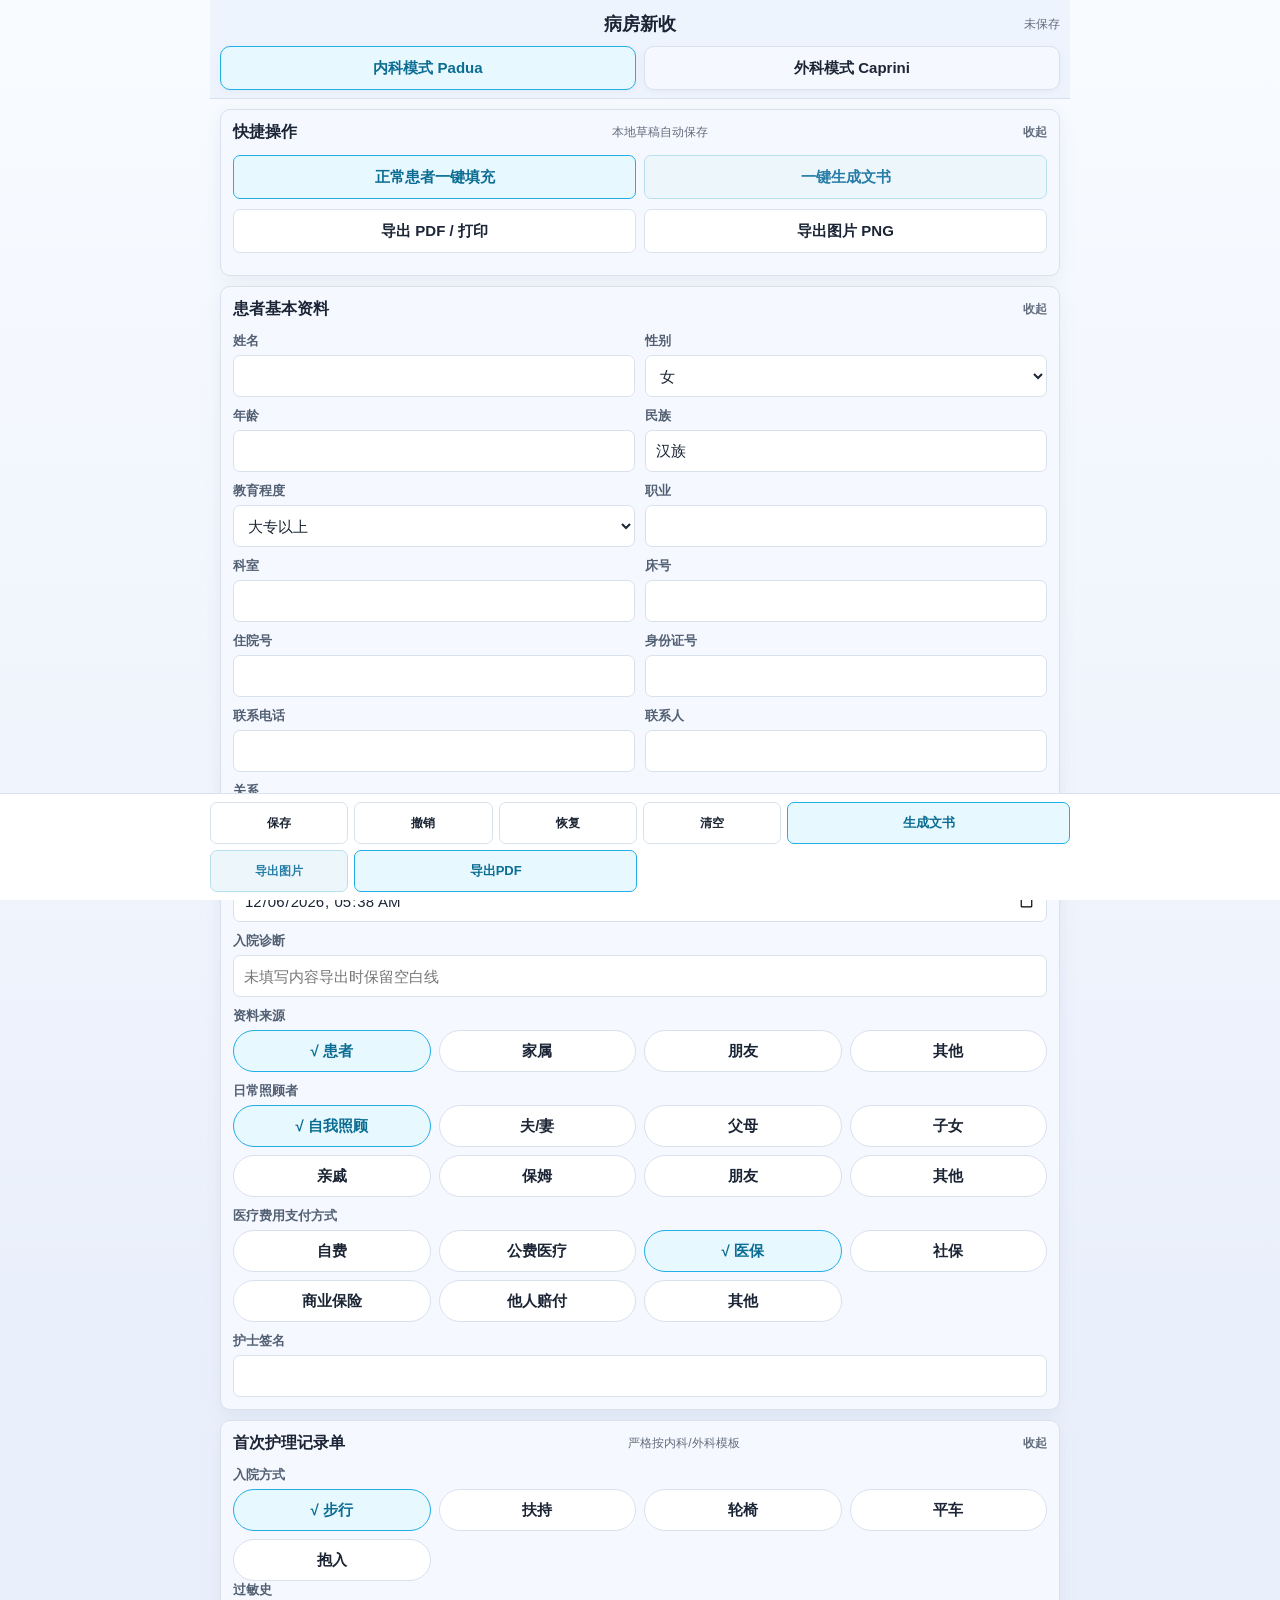
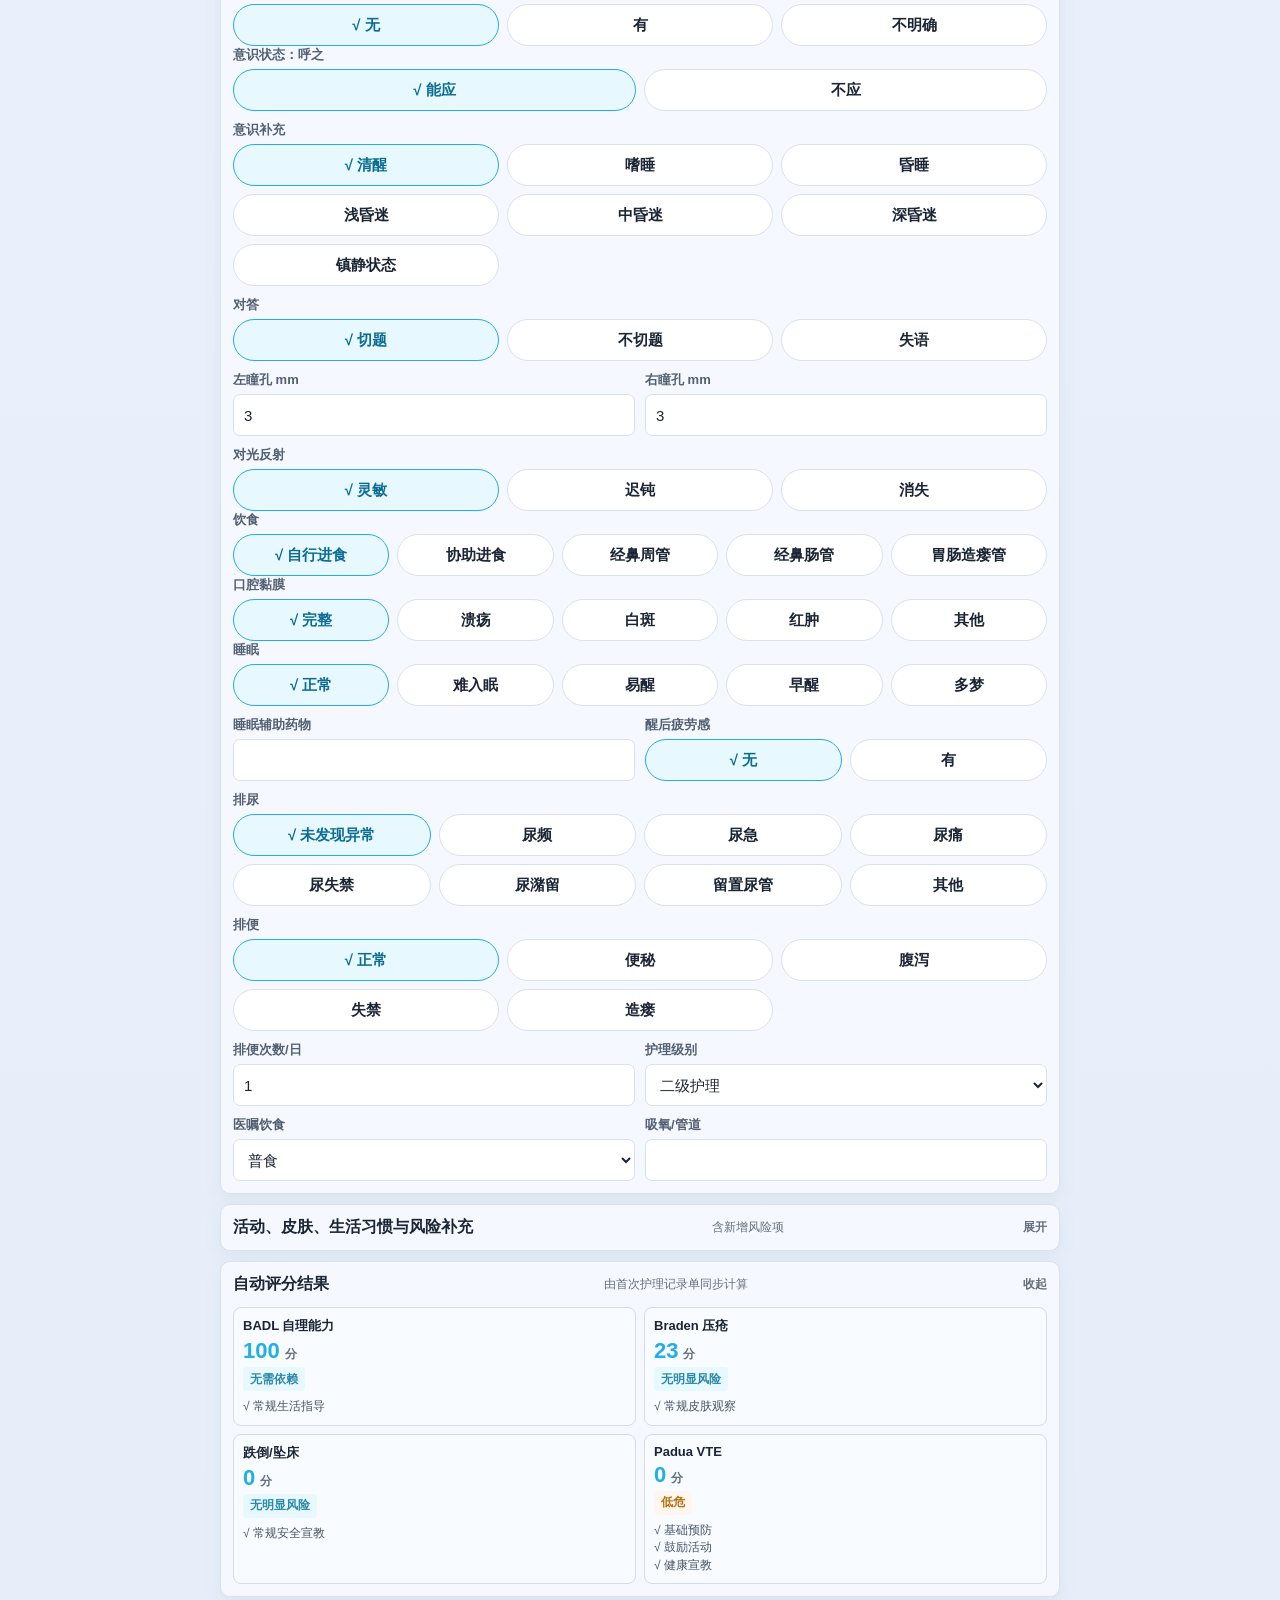
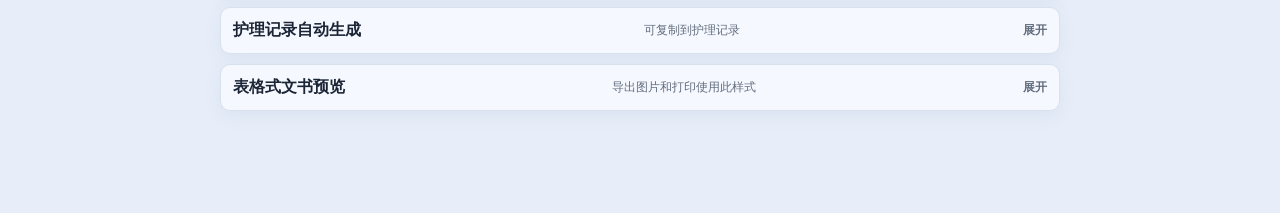
==== index.html @ 954cc6d1 "Add files via upload" ====
<!doctype html>
<html lang="zh-CN">
<head>
  <meta charset="utf-8">
  <meta name="viewport" content="width=device-width, initial-scale=1, viewport-fit=cover">
  <meta name="format-detection" content="telephone=no">
  <link rel="icon" href="data:,">
  <title>病房新收</title>
  <style>
    :root {
      color-scheme: light;
      --bg: #eaf0fb;
      --panel: #f6f8ff;
      --ink: #1b2535;
      --muted: #626d7d;
      --line: #d9e1ed;
      --blue: #22aee6;
      --blue-soft: #e8f8ff;
      --green: #2a88a8;
      --green-soft: #e8f8ff;
      --warn: #b76f11;
      --danger: #d52257;
      --shadow: 0 5px 18px rgba(81, 104, 135, 0.08);
      --radius: 10px;
    }

    * { box-sizing: border-box; }

    html, body {
      margin: 0;
      min-height: 100%;
      background: linear-gradient(180deg, #f8fbff 0%, var(--bg) 38%, #e7eef9 100%);
      color: var(--ink);
      font-family: -apple-system, BlinkMacSystemFont, "PingFang SC", "Microsoft YaHei", "Noto Sans CJK SC", Arial, sans-serif;
      font-size: 15px;
      letter-spacing: 0;
    }

    button, input, select, textarea {
      font: inherit;
    }

    button {
      border: 0;
      cursor: pointer;
      -webkit-tap-highlight-color: transparent;
    }

    .app-shell {
      max-width: 860px;
      margin: 0 auto;
      padding: 10px 10px calc(92px + env(safe-area-inset-bottom));
    }

    .topbar {
      position: sticky;
      top: 0;
      z-index: 20;
      margin: -10px -10px 10px;
      padding: 10px 10px 8px;
      background: rgba(238, 244, 253, 0.96);
      backdrop-filter: blur(12px);
      border-bottom: 1px solid rgba(215, 222, 232, 0.9);
    }

    .title-row {
      position: relative;
      display: flex;
      align-items: center;
      justify-content: center;
      gap: 10px;
      margin-bottom: 8px;
      min-height: 28px;
    }

    h1 {
      margin: 0;
      font-size: 18px;
      line-height: 1.25;
      font-weight: 800;
      text-align: center;
    }

    .saved-at {
      position: absolute;
      right: 0;
      top: 50%;
      color: var(--muted);
      font-size: 12px;
      white-space: nowrap;
      transform: translateY(-50%);
    }

    .mode-switch {
      display: grid;
      grid-template-columns: 1fr 1fr;
      gap: 8px;
    }

    .mode-btn {
      height: 44px;
      border-radius: var(--radius);
      background: var(--panel);
      color: var(--ink);
      font-weight: 700;
      border: 1px solid var(--line);
      box-shadow: 0 2px 8px rgba(15, 23, 42, 0.04);
    }

    .mode-btn.active {
      background: var(--blue-soft);
      color: #0b6d93;
      border-color: var(--blue);
    }

    .section {
      background: var(--panel);
      border: 1px solid var(--line);
      border-radius: var(--radius);
      box-shadow: var(--shadow);
      padding: 12px;
      margin-bottom: 10px;
    }

    details.section {
      padding: 0;
      overflow: hidden;
    }

    details.section > summary {
      list-style: none;
      cursor: pointer;
      -webkit-tap-highlight-color: transparent;
    }

    details.section > summary::-webkit-details-marker {
      display: none;
    }

    .section-body {
      padding: 0 12px 12px;
    }

    .section-title {
      display: flex;
      align-items: center;
      justify-content: space-between;
      gap: 8px;
      margin: 0;
      padding: 12px;
      font-size: 16px;
      font-weight: 800;
    }

    .section-title::after {
      content: "展开";
      flex: 0 0 auto;
      color: var(--muted);
      font-size: 12px;
      font-weight: 700;
    }

    details[open] .section-title::after {
      content: "收起";
    }

    .section-note {
      color: var(--muted);
      font-size: 12px;
      font-weight: 500;
    }

    .grid {
      display: grid;
      grid-template-columns: repeat(2, minmax(0, 1fr));
      gap: 10px;
    }

    .grid-3 {
      display: grid;
      grid-template-columns: repeat(3, minmax(0, 1fr));
      gap: 10px;
    }

    .field {
      min-width: 0;
    }

    .field.full {
      grid-column: 1 / -1;
    }

    label.field-label {
      display: block;
      color: #526073;
      font-size: 13px;
      font-weight: 700;
      margin-bottom: 5px;
    }

    input, select, textarea {
      width: 100%;
      min-height: 42px;
      border: 1px solid #d9e1ed;
      border-radius: 7px;
      padding: 8px 10px;
      background: #fff;
      color: var(--ink);
      outline: none;
    }

    textarea {
      min-height: 76px;
      resize: vertical;
      line-height: 1.55;
    }

    input:focus, select:focus, textarea:focus {
      border-color: var(--blue);
      box-shadow: 0 0 0 3px rgba(34, 174, 230, 0.14);
    }

    .choice-group {
      display: grid;
      grid-template-columns: repeat(3, minmax(0, 1fr));
      gap: 8px;
    }

    .choice-group.two {
      grid-template-columns: repeat(2, minmax(0, 1fr));
    }

    .choice-group.four {
      grid-template-columns: repeat(4, minmax(0, 1fr));
    }

    .choice-group.five {
      grid-template-columns: repeat(5, minmax(0, 1fr));
    }

    .choice-group.six {
      grid-template-columns: repeat(6, minmax(0, 1fr));
    }

    .choice {
      min-height: 42px;
      border-radius: 999px;
      border: 1px solid #d9e1ed;
      background: #fff;
      color: var(--ink);
      font-weight: 700;
      padding: 6px 4px;
      line-height: 1.2;
    }

    .choice.active {
      border-color: var(--blue);
      background: var(--blue-soft);
      color: #0b6d93;
    }

    .choice.active::before {
      content: "√ ";
      font-weight: 900;
    }

    .mini-row {
      display: grid;
      grid-template-columns: repeat(2, minmax(0, 1fr));
      gap: 8px;
      margin-top: 8px;
    }

    .inline-row {
      display: flex;
      align-items: center;
      gap: 8px;
      flex-wrap: wrap;
    }

    .primary-actions {
      display: grid;
      grid-template-columns: repeat(2, minmax(0, 1fr));
      gap: 8px;
      margin-bottom: 10px;
    }

    .action-btn {
      min-height: 44px;
      border-radius: 7px;
      background: #ffffff;
      border: 1px solid #d9e1ed;
      color: var(--ink);
      font-weight: 800;
    }

    .action-btn.primary {
      background: var(--blue-soft);
      color: #0b6d93;
      border-color: var(--blue);
    }

    .action-btn.green {
      background: #edf7fb;
      color: #277da8;
      border-color: #b8dfed;
    }

    .action-btn.warn {
      background: #fff7ed;
      color: var(--warn);
      border-color: #fed7aa;
    }

    .score-grid {
      display: grid;
      grid-template-columns: repeat(2, minmax(0, 1fr));
      gap: 8px;
    }

    .score-card {
      min-height: 92px;
      border: 1px solid #d5dce6;
      border-radius: 8px;
      background: #f8fbff;
      padding: 9px;
    }

    .score-name {
      color: var(--ink);
      font-size: 13px;
      font-weight: 800;
      margin-bottom: 4px;
    }

    .score-value {
      display: flex;
      align-items: baseline;
      gap: 5px;
      color: var(--blue);
      font-size: 22px;
      font-weight: 900;
      line-height: 1.1;
      margin-bottom: 4px;
    }

    .score-value span {
      color: var(--muted);
      font-size: 12px;
      font-weight: 700;
    }

    .risk-tag {
      display: inline-flex;
      align-items: center;
      min-height: 24px;
      border-radius: 4px;
      padding: 2px 7px;
      background: var(--green-soft);
      color: var(--green);
      font-size: 12px;
      font-weight: 800;
    }

    .risk-tag.warn {
      background: #fff7ed;
      color: var(--warn);
    }

    .risk-tag.danger {
      background: #fff0f4;
      color: var(--danger);
    }

    .measure-list {
      margin: 7px 0 0;
      padding: 0;
      list-style: none;
      color: #475467;
      font-size: 12px;
      line-height: 1.45;
    }

    .record-box {
      width: 100%;
      min-height: 120px;
      border: 1px solid #c7d2df;
      border-radius: 8px;
      background: #f8fbff;
      padding: 10px;
      line-height: 1.75;
      white-space: pre-wrap;
    }

    .bottom-bar {
      position: fixed;
      left: 0;
      right: 0;
      bottom: 0;
      z-index: 30;
      background: rgba(255, 255, 255, 0.96);
      backdrop-filter: blur(14px);
      border-top: 1px solid var(--line);
      padding: 8px 10px calc(8px + env(safe-area-inset-bottom));
    }

    .bottom-grid {
      max-width: 860px;
      margin: 0 auto;
      display: grid;
      grid-template-columns: repeat(6, minmax(0, 1fr));
      gap: 6px;
    }

    .bottom-grid button {
      min-height: 42px;
      border-radius: 7px;
      border: 1px solid #d9e1ed;
      background: #fff;
      color: var(--ink);
      font-size: 12px;
      font-weight: 800;
      padding: 5px 2px;
    }

    .bottom-grid button.primary {
      grid-column: span 2;
      background: var(--blue-soft);
      color: #0b6d93;
      border-color: var(--blue);
      font-size: 13px;
    }

    .bottom-grid button.green {
      background: #edf7fb;
      color: #277da8;
      border-color: #b8dfed;
    }

    .toast {
      position: fixed;
      left: 50%;
      bottom: 92px;
      transform: translateX(-50%);
      z-index: 60;
      min-width: 160px;
      max-width: 82vw;
      padding: 9px 13px;
      border-radius: 8px;
      background: rgba(17, 24, 39, 0.92);
      color: #fff;
      font-weight: 700;
      text-align: center;
      box-shadow: 0 8px 28px rgba(0,0,0,0.18);
      display: none;
    }

    .print-preview-shell {
      background: #d9e1eb;
      border-radius: 8px;
      padding: 10px 0;
      overflow-x: auto;
    }

    .print-root {
      width: 794px;
      margin: 0 auto;
      color: #000;
      background: #fff;
      font-family: "SimSun", "Songti SC", "Microsoft YaHei", serif;
      font-size: 12px;
      line-height: 1.35;
    }

    .paper {
      width: 794px;
      min-height: 1123px;
      padding: 44px 46px;
      background: #fff;
      break-after: page;
      page-break-after: always;
    }

    .paper:last-child {
      break-after: auto;
      page-break-after: auto;
    }

    .print-title {
      margin: 0 0 12px;
      text-align: center;
      font-size: 20px;
      font-weight: 900;
      letter-spacing: 0;
    }

    .print-subtitle {
      margin: -6px 0 9px;
      text-align: center;
      font-size: 13px;
    }

    .doc-table {
      width: 100%;
      border-collapse: collapse;
      table-layout: fixed;
      margin-bottom: 9px;
    }

    .doc-table th,
    .doc-table td {
      border: 1px solid #000;
      padding: 5px 6px;
      vertical-align: top;
      word-break: break-word;
    }

    .doc-table th {
      text-align: center;
      font-weight: 900;
      background: #f4f4f4;
    }

    .print-line {
      display: inline-block;
      min-width: 70px;
      border-bottom: 1px solid #000;
      padding: 0 4px 1px;
      min-height: 18px;
    }

    .check {
      display: inline-block;
      min-width: 56px;
      margin-right: 5px;
      white-space: nowrap;
    }

    .narrow .check {
      min-width: 42px;
    }

    .signature-row {
      display: flex;
      justify-content: flex-end;
      gap: 22px;
      margin-top: 12px;
      font-size: 13px;
    }

    .muted-print {
      color: #333;
    }

    @media (max-width: 430px) {
      .app-shell {
        padding-left: 8px;
        padding-right: 8px;
      }

      .grid {
        grid-template-columns: 1fr 1fr;
        gap: 8px;
      }

      .grid-3 {
        grid-template-columns: 1fr 1fr;
      }

      .choice-group,
      .choice-group.four,
      .choice-group.five {
        grid-template-columns: repeat(3, minmax(0, 1fr));
      }

      .choice-group.six {
        grid-template-columns: repeat(3, minmax(0, 1fr));
      }

      .score-grid {
        grid-template-columns: 1fr;
      }

      .bottom-grid {
        grid-template-columns: repeat(4, minmax(0, 1fr));
      }

      .bottom-grid button.primary {
        grid-column: span 2;
      }
    }

    @media print {
      @page {
        size: A4 portrait;
        margin: 0;
      }

      html, body {
        background: #fff;
      }

      .app-shell,
      .bottom-bar,
      .toast {
        display: none !important;
      }

      .print-output {
        display: block !important;
      }

      .print-root {
        width: 210mm;
        margin: 0;
      }

      .paper {
        width: 210mm;
        min-height: 297mm;
        padding: 12mm;
        box-shadow: none;
      }
    }

    .print-output {
      display: none;
    }
  </style>
</head>
<body>
  <div class="app-shell">
    <div id="app"></div>
  </div>
  <div class="bottom-bar">
    <div class="bottom-grid">
      <button type="button" data-command="save">保存</button>
      <button type="button" data-command="undo">撤销</button>
      <button type="button" data-command="redo">恢复</button>
      <button type="button" data-command="clear">清空</button>
      <button type="button" class="primary" data-command="generate">生成文书</button>
      <button type="button" class="green" data-command="image">导出图片</button>
      <button type="button" class="primary" data-command="print">导出PDF</button>
    </div>
  </div>
  <div id="printOutput" class="print-output"></div>
  <div id="toast" class="toast"></div>

  <script>
    (function () {
      "use strict";

      var STORAGE_KEY = "new-patient-nursing-docs-single-html:v1";
      var HISTORY_LIMIT = 40;
      var state = loadDraft() || createDefaultState();
      var historyStack = [];
      var redoStack = [];
      var focusSnapshot = "";
      normalizeState(state);

      var options = {
        gender: ["女", "男"],
        educationLevels: ["文盲", "小学", "中专", "大专以上"],
        dataSources: ["患者", "家属", "朋友", "其他"],
        caregivers: ["自我照顾", "夫/妻", "父母", "子女", "亲戚", "保姆", "朋友", "其他"],
        paymentMethods: ["自费", "公费医疗", "医保", "社保", "商业保险", "他人赔付", "其他"],
        admissionMethodsInternal: ["步行", "扶持", "轮椅", "平车", "抱入"],
        admissionMethodsSurgical: ["步行", "扶持", "轮椅", "平车"],
        allergy: ["无", "有", "不明确"],
        callResponse: ["能应", "不应"],
        consciousness: ["清醒", "嗜睡", "昏睡", "浅昏迷", "中昏迷", "深昏迷", "镇静状态"],
        response: ["切题", "不切题", "失语"],
        lightReflex: ["灵敏", "迟钝", "消失"],
        diet: ["自行进食", "协助进食", "经鼻周管", "经鼻肠管", "胃肠造瘘管"],
        oralMucosa: ["完整", "溃疡", "白斑", "红肿", "其他"],
        sleep: ["正常", "难入眠", "易醒", "早醒", "多梦"],
        urination: ["未发现异常", "尿频", "尿急", "尿痛", "尿失禁", "尿潴留", "留置尿管", "其他"],
        bowel: ["正常", "便秘", "腹泻", "失禁", "造瘘"],
        activity: ["自如", "活动受限", "无力", "偏瘫", "截肢", "全瘫"],
        affectedParts: ["左上肢", "右上肢", "左下肢", "右下肢"],
        selfCare: ["完全自理", "完全不能自理", "部分自理"],
        skin: ["完整", "苍白", "黄疸", "潮红", "紫绀", "干燥", "出血点", "压疮", "破损", "水肿", "皮疹", "其它"],
        language: ["清楚", "含糊", "失语"],
        commonLanguage: ["普通话", "粤语", "其他方言"],
        yesNo: ["无", "有"],
        hospitalNotice: ["住院告知书", "物品管理", "作息", "陪探", "订餐", "介绍主管医生", "介绍主管护士"],
        nursingLevel: ["特级护理", "一级护理", "二级护理", "三级护理"],
        orderedDiet: ["普食", "低盐低脂", "糖尿病饮食", "半流", "流食", "禁食"],
        fallHistory: ["无", "一次", "两次及以上"],
        riskYesNo: ["无", "有"],
        labAbnormal: ["低血压", "低血糖", "贫血", "电解质异常"],
        specialDiseases: ["癫痫", "帕金森", "眩晕", "脑卒中后遗症"],
        woundDressing: ["干燥", "渗血", "渗液"],
        painPattern: ["间歇性", "持续性"],
        painDegree: ["轻度", "中度", "重度"],
        painNature: ["刺痛", "压榨性痛", "刀割样痛", "灼烧痛", "绞痛", "胀痛", "酸痛", "其他"],
        surgicalRiskItems: ["minorSurgery", "recentMajorSurgery", "varicoseVein", "lungDisease", "majorSurgery60", "cancerHistory", "majorSurgery2to3h", "familyVte", "stroke", "jointReplacement", "hipPelvisFracture", "trauma", "longSurgery"]
      };

      var surgicalRiskLabels = {
        minorSurgery: "小手术",
        recentMajorSurgery: "近1月大手术",
        varicoseVein: "静脉曲张",
        lungDisease: "肺部疾病",
        majorSurgery60: "大手术>60分钟",
        cancerHistory: "肿瘤病史",
        majorSurgery2to3h: "手术2-3小时",
        familyVte: "VTE家族史",
        stroke: "脑卒中",
        jointReplacement: "关节置换",
        hipPelvisFracture: "髋/骨盆骨折",
        trauma: "严重创伤",
        longSurgery: "长时间手术"
      };

      var nursingRecordTemplates = {
        internal: "内科患者因 “{diagnosis}”{admission}入院，入室时神志{consciousness}，双侧瞳孔等大等圆，对光反射{lightReflex}，直径约{pupilDiameter}；遵医嘱予{nursingLevel}、{diet}饮食，低流量吸氧 1～2L/min；跌倒评分{fallScore}分，{fallRisk}风险，措施详见《跌倒坠床风险评估与护理单》；压疮评分{bradenScore}分，{bradenRisk}风险，措施详见《压疮风险护理单》；已告知家属 24 小时留陪人；密切观察患者头晕情况，完善相关检查，已完成入院宣教及安全告知。",
        surgical: "外科患者因 “{diagnosis}” 入院，入院时神志{consciousness}，双侧瞳孔等大等圆，对光反射{lightReflex}，直径约{pupilDiameter}；遵医嘱予{nursingLevel}、{diet}饮食；跌倒评分{fallScore}分，{fallRisk}风险，措施详见《跌倒坠床风险评估与护理单》；压疮评分{bradenScore}分，{bradenRisk}风险，措施详见《压疮风险护理单》；已告知家属 24 小时留陪人；密切观察患者疼痛、伤口情况，完善相关检查，已完成入院宣教及安全告知。"
      };

      function createDefaultState() {
        return {
          mode: "internal",
          patientInfo: {
            name: "",
            gender: "女",
            age: "",
            nationality: "汉族",
            educationLevel: "大专以上",
            occupation: "",
            department: "",
            bedNo: "",
            admissionNo: "",
            idNo: "",
            phone: "",
            contact: "",
            relation: "",
            admissionTime: nowLocalValue(),
            diagnosis: "",
            dataSources: ["患者"],
            caregivers: ["自我照顾"],
            paymentMethods: ["医保"],
            nurseName: ""
          },
          firstRecord: {
            admissionMethods: ["步行"],
            allergy: "无",
            allergyDrug: "",
            allergyFood: "",
            allergyOther: "",
            callResponse: "能应",
            consciousness: "清醒",
            response: "切题",
            pupilLeft: "3",
            pupilRight: "3",
            lightReflex: "灵敏",
            diet: ["自行进食"],
            chewingDifficulty: false,
            swallowingDifficulty: false,
            oralMucosa: ["完整"],
            sleep: ["正常"],
            sleepMedication: "",
            wakeFatigue: "无",
            urination: ["未发现异常"],
            bowel: ["正常"],
            bowelTimes: "1",
            activity: ["自如"],
            affectedParts: [],
            selfCare: "完全自理",
            skin: ["完整"],
            skinDetail: "",
            language: "清楚",
            commonLanguage: "普通话",
            smoking: "无",
            smokingCount: "",
            drinking: "无",
            drinkingAmount: "",
            otherSymptoms: "",
            hospitalNotice: ["住院告知书", "物品管理", "作息", "陪探", "订餐", "介绍主管医生", "介绍主管护士"],
            nursingLevel: "二级护理",
            orderedDiet: "普食",
            oxygen: "",
            fallHistory: "无",
            hypertension: "无",
            diabetes: "无",
            highRiskMedication: "无",
            highRiskMedicationNote: "",
            visualProblem: false,
            highRiskMedicationCount: "0",
            labAbnormal: [],
            specialDiseases: [],
            activeCancer: false,
            previousVte: false,
            bedRestDays: "0",
            thrombophilia: false,
            recentTraumaSurgery: false,
            heartRespFailure: false,
            acuteMiStroke: false,
            infectionRheumatic: false,
            bmi: "",
            hormoneTherapy: false,
            surgicalRiskItems: [],
            wound: { status: "无", site: "", dressing: ["干燥"] },
            stoma: { status: "无", type: "", site: "", skin: "", selfCare: "能" },
            drainage: { status: "无", type: "", site: "", color: "", nature: "", smooth: "是" },
            pain: { status: "无", site: "", nrs: "0", pattern: "间歇性", degree: "轻度", nature: [] },
            recordTime: nowLocalValue(),
            auditorName: "",
            auditTime: "",
            note: ""
          },
          generatedRecord: "",
          lastSavedAt: ""
        };
      }

      function normalizeState(target) {
        var defaults = createDefaultState();
        target.patientInfo = Object.assign({}, defaults.patientInfo, target.patientInfo || {});
        target.firstRecord = Object.assign({}, defaults.firstRecord, target.firstRecord || {});
        target.firstRecord.wound = Object.assign({}, defaults.firstRecord.wound, target.firstRecord.wound || {});
        target.firstRecord.stoma = Object.assign({}, defaults.firstRecord.stoma, target.firstRecord.stoma || {});
        target.firstRecord.drainage = Object.assign({}, defaults.firstRecord.drainage, target.firstRecord.drainage || {});
        target.firstRecord.pain = Object.assign({}, defaults.firstRecord.pain, target.firstRecord.pain || {});
        if (target.patientInfo.caregivers && target.patientInfo.caregivers.indexOf("自理") >= 0) target.patientInfo.caregivers = ["自我照顾"];
        if (target.firstRecord.diet && target.firstRecord.diet.indexOf("普食") >= 0) target.firstRecord.diet = ["自行进食"];
        if (target.firstRecord.urination && target.firstRecord.urination.indexOf("正常") >= 0) target.firstRecord.urination = ["未发现异常"];
        if (target.firstRecord.activity && target.firstRecord.activity.indexOf("正常") >= 0) target.firstRecord.activity = ["自如"];
        if (target.firstRecord.selfCare === "完全依赖") target.firstRecord.selfCare = "完全不能自理";
      }

      function nowLocalValue() {
        var d = new Date();
        d.setMinutes(d.getMinutes() - d.getTimezoneOffset());
        return d.toISOString().slice(0, 16);
      }

      function clone(value) {
        return JSON.parse(JSON.stringify(value));
      }

      function getByPath(obj, path) {
        return path.split(".").reduce(function (acc, key) {
          return acc == null ? undefined : acc[key];
        }, obj);
      }

      function setByPath(obj, path, value) {
        var parts = path.split(".");
        var target = obj;
        for (var i = 0; i < parts.length - 1; i += 1) target = target[parts[i]];
        target[parts[parts.length - 1]] = value;
      }

      function escapeHtml(value) {
        return String(value == null ? "" : value)
          .replace(/&/g, "&amp;")
          .replace(/</g, "&lt;")
          .replace(/>/g, "&gt;")
          .replace(/"/g, "&quot;")
          .replace(/'/g, "&#039;");
      }

      function safe(value, fallback) {
        var text = String(value == null ? "" : value).trim();
        return text || (fallback || "");
      }

      function arrText(values) {
        if (!values || !values.length) return "";
        return values.join("、");
      }

      function num(value) {
        var n = Number(value);
        return Number.isFinite(n) ? n : 0;
      }

      function hasAny(values, keywords) {
        return (values || []).some(function (value) { return keywords.indexOf(value) >= 0; });
      }

      function snapshot() {
        return JSON.stringify({
          mode: state.mode,
          patientInfo: state.patientInfo,
          firstRecord: state.firstRecord,
          generatedRecord: state.generatedRecord,
          lastSavedAt: state.lastSavedAt
        });
      }

      function restoreFromSnapshot(text) {
        var parsed = JSON.parse(text);
        state.mode = parsed.mode || "internal";
        state.patientInfo = parsed.patientInfo || createDefaultState().patientInfo;
        state.firstRecord = parsed.firstRecord || createDefaultState().firstRecord;
        state.generatedRecord = parsed.generatedRecord || "";
        state.lastSavedAt = parsed.lastSavedAt || "";
        normalizeState(state);
      }

      function pushHistory(previous) {
        if (!previous || previous === snapshot()) return;
        historyStack.push(previous);
        if (historyStack.length > HISTORY_LIMIT) historyStack.shift();
        redoStack = [];
      }

      function saveDraft(showMessage) {
        state.lastSavedAt = new Date().toLocaleString("zh-CN", { hour12: false });
        localStorage.setItem(STORAGE_KEY, snapshot());
        if (showMessage) toast("已保存到本机");
        renderHeaderSavedAt();
      }

      function loadDraft() {
        try {
          var raw = localStorage.getItem(STORAGE_KEY);
          return raw ? JSON.parse(raw) : null;
        } catch (err) {
          return null;
        }
      }

      function toast(text) {
        var node = document.getElementById("toast");
        node.textContent = text;
        node.style.display = "block";
        clearTimeout(toast.timer);
        toast.timer = setTimeout(function () { node.style.display = "none"; }, 1800);
      }

      function choiceGroup(path, values, multiple, columns, labelMap) {
        var current = getByPath(state, path);
        var list = Array.isArray(current) ? current : [current];
        var cls = "choice-group" + (columns === 2 ? " two" : columns === 4 ? " four" : columns === 5 ? " five" : columns === 6 ? " six" : "");
        return '<div class="' + cls + '">' + values.map(function (value) {
          var active = list.indexOf(value) >= 0;
          var text = labelMap ? labelMap[value] : value;
          return '<button type="button" class="choice' + (active ? " active" : "") + '" data-choice="1" data-path="' + escapeHtml(path) + '" data-value="' + escapeHtml(value) + '" data-multiple="' + (multiple ? "1" : "0") + '">' + escapeHtml(text) + '</button>';
        }).join("") + '</div>';
      }

      function field(path, label, type, placeholder) {
        var value = getByPath(state, path);
        var inputType = type || "text";
        var attrs = inputType === "range" ? ' min="0" max="10" step="1"' : "";
        return '<div class="field">' +
          '<label class="field-label">' + label + '</label>' +
          '<input type="' + inputType + '"' + attrs + ' data-bind="' + escapeHtml(path) + '" value="' + escapeHtml(value == null ? "" : value) + '" placeholder="' + escapeHtml(placeholder || "") + '">' +
          '</div>';
      }

      function fullField(path, label, type, placeholder) {
        return '<div class="field full">' + field(path, label, type, placeholder).replace('<div class="field">', '').replace('</div>', '') + '</div>';
      }

      function textArea(path, label, placeholder) {
        var value = getByPath(state, path) || "";
        return '<div class="field full">' +
          '<label class="field-label">' + label + '</label>' +
          '<textarea data-bind="' + escapeHtml(path) + '" placeholder="' + escapeHtml(placeholder || "") + '">' + escapeHtml(value) + '</textarea>' +
          '</div>';
      }

      function selectField(path, label, values) {
        var value = getByPath(state, path);
        return '<div class="field">' +
          '<label class="field-label">' + label + '</label>' +
          '<select data-bind="' + escapeHtml(path) + '">' + values.map(function (item) {
            return '<option value="' + escapeHtml(item) + '"' + (item === value ? " selected" : "") + '>' + escapeHtml(item) + '</option>';
          }).join("") + '</select>' +
          '</div>';
      }

      function section(title, body, note, open) {
        return '<details class="section"' + (open ? " open" : "") + '><summary class="section-title"><span>' + title + '</span>' + (note ? '<span class="section-note">' + note + '</span>' : '') + '</summary><div class="section-body">' + body + '</div></details>';
      }

      function renderApp() {
        var html = '';
        html += '<div class="topbar"><div class="title-row"><h1>病房新收</h1><div id="savedAt" class="saved-at">' + savedAtText() + '</div></div>';
        html += '<div class="mode-switch"><button type="button" class="mode-btn' + (state.mode === "internal" ? " active" : "") + '" data-mode="internal">内科模式 Padua</button><button type="button" class="mode-btn' + (state.mode === "surgical" ? " active" : "") + '" data-mode="surgical">外科模式 Caprini</button></div></div>';

        html += section("快捷操作", '<div class="primary-actions"><button type="button" class="action-btn primary" data-command="normal">正常患者一键填充</button><button type="button" class="action-btn green" data-command="generate">一键生成文书</button></div><div class="primary-actions"><button type="button" class="action-btn" data-command="print">导出 PDF / 打印</button><button type="button" class="action-btn" data-command="image">导出图片 PNG</button></div>', "本地草稿自动保存", true);

        html += renderPatientInfo();
        html += renderFirstRecord();
        html += renderRiskInputs();
        if (state.mode === "surgical") html += renderSurgical();
        html += section("自动评分结果", '<div id="scorePanel">' + renderScores() + '</div>', "由首次护理记录单同步计算", true);
        html += section("护理记录自动生成", '<div class="record-box" id="recordText">' + escapeHtml(generateNursingRecord()) + '</div><div class="primary-actions" style="margin-top:10px;margin-bottom:0"><button type="button" class="action-btn" data-command="copy">一键复制</button><button type="button" class="action-btn" data-command="refresh">刷新文书</button></div>', "可复制到护理记录");
        html += section("表格式文书预览", '<div class="print-preview-shell"><div id="printArea" class="print-root">' + buildPrintHtml() + '</div></div>', "导出图片和打印使用此样式");

        document.getElementById("app").innerHTML = html;
        document.getElementById("printOutput").innerHTML = '<div class="print-root">' + buildPrintHtml() + '</div>';
      }

      function renderHeaderSavedAt() {
        var node = document.getElementById("savedAt");
        if (node) node.textContent = savedAtText();
      }

      function savedAtText() {
        return state.lastSavedAt ? "已保存 " + state.lastSavedAt.slice(-8) : "未保存";
      }

      function renderPatientInfo() {
        var body = '<div class="grid">';
        body += field("patientInfo.name", "姓名");
        body += selectField("patientInfo.gender", "性别", options.gender);
        body += field("patientInfo.age", "年龄", "number");
        body += field("patientInfo.nationality", "民族");
        body += selectField("patientInfo.educationLevel", "教育程度", options.educationLevels);
        body += field("patientInfo.occupation", "职业");
        body += field("patientInfo.department", "科室");
        body += field("patientInfo.bedNo", "床号");
        body += field("patientInfo.admissionNo", "住院号");
        body += field("patientInfo.idNo", "身份证号");
        body += field("patientInfo.phone", "联系电话");
        body += field("patientInfo.contact", "联系人");
        body += field("patientInfo.relation", "关系");
        body += fullField("patientInfo.admissionTime", "入院时间", "datetime-local");
        body += fullField("patientInfo.diagnosis", "入院诊断", "text", "未填写内容导出时保留空白线");
        body += '<div class="field full"><label class="field-label">资料来源</label>' + choiceGroup("patientInfo.dataSources", options.dataSources, true, 4) + '</div>';
        body += '<div class="field full"><label class="field-label">日常照顾者</label>' + choiceGroup("patientInfo.caregivers", options.caregivers, true, 4) + '</div>';
        body += '<div class="field full"><label class="field-label">医疗费用支付方式</label>' + choiceGroup("patientInfo.paymentMethods", options.paymentMethods, true, 4) + '</div>';
        body += fullField("patientInfo.nurseName", "护士签名");
        body += '</div>';
        return section("患者基本资料", body, "", true);
      }

      function renderFirstRecord() {
        var body = '';
        body += '<div class="field full"><label class="field-label">入院方式</label>' + choiceGroup("firstRecord.admissionMethods", getAdmissionMethods(), true, 4) + '</div>';
        body += '<div class="field full"><label class="field-label">过敏史</label>' + choiceGroup("firstRecord.allergy", options.allergy, false, 3) + '</div>';
        if (state.firstRecord.allergy !== "无") {
          body += '<div class="grid">' + field("firstRecord.allergyDrug", "药物过敏") + field("firstRecord.allergyFood", "食物过敏") + fullField("firstRecord.allergyOther", "其他过敏") + '</div>';
        }
        body += '<div class="grid"><div class="field full"><label class="field-label">意识状态：呼之</label>' + choiceGroup("firstRecord.callResponse", options.callResponse, false, 2) + '</div>';
        body += '<div class="field full"><label class="field-label">意识补充</label>' + choiceGroup("firstRecord.consciousness", options.consciousness, false, 3) + '</div>';
        body += '<div class="field full"><label class="field-label">对答</label>' + choiceGroup("firstRecord.response", options.response, false, 3) + '</div>';
        body += field("firstRecord.pupilLeft", "左瞳孔 mm", "number") + field("firstRecord.pupilRight", "右瞳孔 mm", "number");
        body += '<div class="field full"><label class="field-label">对光反射</label>' + choiceGroup("firstRecord.lightReflex", options.lightReflex, false, 3) + '</div></div>';
        body += '<div class="field full"><label class="field-label">饮食</label>' + choiceGroup("firstRecord.diet", options.diet, true, 5) + '</div>';
        body += '<div class="field full"><label class="field-label">口腔黏膜</label>' + choiceGroup("firstRecord.oralMucosa", options.oralMucosa, true, 5) + '</div>';
        body += '<div class="grid"><div class="field full"><label class="field-label">睡眠</label>' + choiceGroup("firstRecord.sleep", options.sleep, true, 5) + '</div>';
        body += field("firstRecord.sleepMedication", "睡眠辅助药物");
        body += '<div class="field"><label class="field-label">醒后疲劳感</label>' + choiceGroup("firstRecord.wakeFatigue", options.riskYesNo, false, 2) + '</div>';
        body += '<div class="field full"><label class="field-label">排尿</label>' + choiceGroup("firstRecord.urination", options.urination, true, 4) + '</div>';
        body += '<div class="field full"><label class="field-label">排便</label>' + choiceGroup("firstRecord.bowel", options.bowel, true, 3) + '</div>';
        body += field("firstRecord.bowelTimes", "排便次数/日", "number") + selectField("firstRecord.nursingLevel", "护理级别", options.nursingLevel);
        body += selectField("firstRecord.orderedDiet", "医嘱饮食", options.orderedDiet) + field("firstRecord.oxygen", "吸氧/管道");
        body += '</div>';
        return section("首次护理记录单", body, "严格按内科/外科模板", true);
      }

      function getAdmissionMethods() {
        return state.mode === "surgical" ? options.admissionMethodsSurgical : options.admissionMethodsInternal;
      }

      function renderRiskInputs() {
        var body = '<div class="grid">';
        body += '<div class="field full"><label class="field-label">四肢活动</label>' + choiceGroup("firstRecord.activity", options.activity, true, 6) + '</div>';
        body += '<div class="field full"><label class="field-label">受限部位</label>' + choiceGroup("firstRecord.affectedParts", options.affectedParts, true, 4) + '</div>';
        body += '<div class="field full"><label class="field-label">自理能力</label>' + choiceGroup("firstRecord.selfCare", options.selfCare, false, 3) + '</div>';
        body += '<div class="field full"><label class="field-label">皮肤状况</label>' + choiceGroup("firstRecord.skin", options.skin, true, 6) + '</div>';
        body += fullField("firstRecord.skinDetail", "皮肤详细描述");
        body += '<div class="field full"><label class="field-label">语言沟通</label>' + choiceGroup("firstRecord.language", options.language, false, 4) + '</div>';
        body += '<div class="field full"><label class="field-label">常用语言</label>' + choiceGroup("firstRecord.commonLanguage", options.commonLanguage, false, 3) + '</div>';
        body += '<div class="field full"><label class="field-label">吸烟史</label>' + choiceGroup("firstRecord.smoking", options.yesNo, false, 2) + '</div>';
        if (state.firstRecord.smoking === "有") body += field("firstRecord.smokingCount", "吸烟量");
        body += '<div class="field full"><label class="field-label">饮酒史</label>' + choiceGroup("firstRecord.drinking", options.yesNo, false, 2) + '</div>';
        if (state.firstRecord.drinking === "有") body += field("firstRecord.drinkingAmount", "饮酒量");
        body += '<div class="field full"><label class="field-label">住院告知</label>' + choiceGroup("firstRecord.hospitalNotice", options.hospitalNotice, true, 3) + '</div>';
        body += fullField("firstRecord.recordTime", "记录时间", "datetime-local");
        body += fullField("patientInfo.nurseName", "责任护士签名");
        body += fullField("firstRecord.auditTime", "审核时间", "datetime-local");
        body += fullField("firstRecord.auditorName", "审核人签名");
        body += '<div class="field full"><label class="field-label">半年内跌倒史</label>' + choiceGroup("firstRecord.fallHistory", options.fallHistory, false, 3) + '</div>';
        body += '<div class="field full"><label class="field-label">风险补充</label>' +
          boolChoice("firstRecord.hypertension", "高血压") +
          boolChoice("firstRecord.diabetes", "糖尿病") +
          boolChoice("firstRecord.highRiskMedication", "中高危用药") +
          '</div>';
        if (state.firstRecord.highRiskMedication === "有") body += fullField("firstRecord.highRiskMedicationNote", "中高危用药备注");
        body += '<div class="field full"><label class="field-label">跌倒相关因素</label>' + boolButton("firstRecord.visualProblem", "视力障碍") + boolButton("firstRecord.chewingDifficulty", "咀嚼困难") + boolButton("firstRecord.swallowingDifficulty", "吞咽困难") + '</div>';
        body += field("firstRecord.highRiskMedicationCount", "高危药物种类", "number");
        body += field("firstRecord.bedRestDays", "卧床天数", "number");
        body += field("firstRecord.bmi", "BMI", "number");
        body += '<div class="field full"><label class="field-label">检验异常</label>' + choiceGroup("firstRecord.labAbnormal", options.labAbnormal, true, 4) + '</div>';
        body += '<div class="field full"><label class="field-label">特殊疾病</label>' + choiceGroup("firstRecord.specialDiseases", options.specialDiseases, true, 4) + '</div>';
        body += '<div class="field full"><label class="field-label">VTE 风险因素</label>' +
          boolButton("firstRecord.activeCancer", "活动性肿瘤") +
          boolButton("firstRecord.previousVte", "既往VTE") +
          boolButton("firstRecord.thrombophilia", "易栓症") +
          boolButton("firstRecord.recentTraumaSurgery", "近期创伤/手术") +
          boolButton("firstRecord.heartRespFailure", "心/呼衰") +
          boolButton("firstRecord.acuteMiStroke", "急性心梗/脑卒中") +
          boolButton("firstRecord.infectionRheumatic", "感染/风湿") +
          boolButton("firstRecord.hormoneTherapy", "激素治疗") +
          '</div>';
        if (state.mode === "surgical") {
          body += '<div class="field full"><label class="field-label">外科 Caprini 项目</label>' + choiceGroup("firstRecord.surgicalRiskItems", options.surgicalRiskItems, true, 3, surgicalRiskLabels) + '</div>';
        }
        body += textArea("firstRecord.otherSymptoms", "其他症状体征、详细描述");
        body += textArea("firstRecord.note", "护理措施备注");
        body += '</div>';
        return section("活动、皮肤、生活习惯与风险补充", body, "含新增风险项");
      }

      function boolButton(path, label) {
        var active = !!getByPath(state, path);
        return '<button type="button" class="choice' + (active ? " active" : "") + '" style="min-width:86px;margin:0 6px 6px 0" data-bool="1" data-path="' + escapeHtml(path) + '">' + escapeHtml(label) + '</button>';
      }

      function boolChoice(path, label) {
        var value = getByPath(state, path) || "无";
        return '<span style="display:inline-block;margin:0 8px 8px 0"><span style="display:block;color:#526073;font-size:12px;font-weight:800;margin-bottom:4px">' + label + '</span>' + choiceGroup(path, options.riskYesNo, false, 2) + '</span>';
      }

      function renderSurgical() {
        var body = '<div class="grid">';
        body += '<div class="field full"><label class="field-label">伤口</label>' + choiceGroup("firstRecord.wound.status", options.yesNo, false, 2) + '</div>';
        if (state.firstRecord.wound.status === "有") {
          body += field("firstRecord.wound.site", "伤口部位");
          body += '<div class="field full"><label class="field-label">敷料</label>' + choiceGroup("firstRecord.wound.dressing", options.woundDressing, true, 3) + '</div>';
        }
        body += '<div class="field full"><label class="field-label">造瘘</label>' + choiceGroup("firstRecord.stoma.status", options.yesNo, false, 2) + '</div>';
        if (state.firstRecord.stoma.status === "有") {
          body += field("firstRecord.stoma.site", "造瘘部位") + field("firstRecord.stoma.type", "造瘘类型") + field("firstRecord.stoma.skin", "造瘘口周围皮肤状况") + '<div class="field full"><label class="field-label">患者自我护理</label>' + choiceGroup("firstRecord.stoma.selfCare", ["能", "否"], false, 2) + '</div>';
        }
        body += '<div class="field full"><label class="field-label">引流管</label>' + choiceGroup("firstRecord.drainage.status", options.yesNo, false, 2) + '</div>';
        if (state.firstRecord.drainage.status === "有") {
          body += field("firstRecord.drainage.site", "部位") + field("firstRecord.drainage.type", "类型") + '<div class="field full"><label class="field-label">引流通畅</label>' + choiceGroup("firstRecord.drainage.smooth", ["是", "否"], false, 2) + '</div>' + field("firstRecord.drainage.nature", "引流物性状") + field("firstRecord.drainage.color", "颜色");
        }
        body += '<div class="field full"><label class="field-label">疼痛</label>' + choiceGroup("firstRecord.pain.status", options.yesNo, false, 2) + '</div>';
        if (state.firstRecord.pain.status === "有") {
          body += field("firstRecord.pain.site", "疼痛部位") + '<div class="field full"><label class="field-label">疼痛形式</label>' + choiceGroup("firstRecord.pain.pattern", options.painPattern, false, 2) + '</div>';
          body += '<div class="field full"><label class="field-label">疼痛程度</label>' + choiceGroup("firstRecord.pain.degree", options.painDegree, false, 3) + '</div>';
          body += field("firstRecord.pain.nrs", "NRS评分 0-10", "range") + '<div class="field full"><label class="field-label">疼痛性质</label>' + choiceGroup("firstRecord.pain.nature", options.painNature, true, 4) + '</div>';
        }
        body += '</div>';
        return section("外科专属项目", body, "内科模式隐藏");
      }

      function renderScores() {
        var scores = getScores();
        return '<div class="score-grid">' +
          scoreCard("BADL 自理能力", scores.badl) +
          scoreCard("Braden 压疮", scores.braden) +
          scoreCard("跌倒/坠床", scores.fallRisk) +
          scoreCard(state.mode === "internal" ? "Padua VTE" : "Caprini VTE", scores.vteRisk) +
          '</div>';
      }

      function scoreCard(name, result) {
        var tagClass = result.level.indexOf("高") >= 0 || result.level.indexOf("极") >= 0 ? " danger" : result.level.indexOf("中") >= 0 || result.level.indexOf("低危") >= 0 ? " warn" : "";
        return '<div class="score-card"><div class="score-name">' + name + '</div><div class="score-value">' + result.total + '<span>分</span></div><span class="risk-tag' + tagClass + '">' + result.level + '</span><ul class="measure-list">' + result.measures.slice(0, 3).map(function (m) { return '<li>√ ' + escapeHtml(m) + '</li>'; }).join("") + '</ul></div>';
      }

      function calculateBADL(record) {
        var eating = hasAny(record.diet, ["禁食", "鼻饲", "胃管", "鼻肠管", "经鼻周管", "经鼻肠管", "胃肠造瘘管"]) ? 0 : hasAny(record.diet, ["半流", "流食", "协助进食"]) ? 5 : 10;
        var bathing = record.selfCare === "完全自理" ? 5 : 0;
        var grooming = record.selfCare === "完全依赖" || record.selfCare === "完全不能自理" ? 0 : 5;
        var dressing = record.selfCare === "完全自理" ? 10 : record.selfCare === "部分自理" ? 5 : 0;
        var bowel = hasAny(record.bowel, ["失禁", "造瘘"]) ? 0 : hasAny(record.bowel, ["便秘", "腹泻"]) ? 5 : 10;
        var urine = hasAny(record.urination, ["失禁", "尿失禁", "留置尿管", "尿潴留"]) ? 0 : hasAny(record.urination, ["尿频", "尿急", "尿痛"]) ? 5 : 10;
        var toilet = record.selfCare === "完全自理" ? 10 : record.selfCare === "部分自理" ? 5 : 0;
        var transfer = hasAny(record.activity, ["卧床", "全瘫", "无法配合"]) ? 0 : hasAny(record.activity, ["活动受限", "偏瘫", "截瘫", "截肢", "无力"]) ? 5 : 15;
        var walking = hasAny(record.activity, ["卧床", "全瘫", "无法配合"]) ? 0 : hasAny(record.activity, ["活动受限", "偏瘫", "截瘫", "截肢", "无力"]) ? 5 : 15;
        var stairs = record.selfCare === "完全自理" && hasAny(record.activity, ["正常", "自如"]) ? 10 : record.selfCare === "部分自理" ? 5 : 0;
        var total = eating + bathing + grooming + dressing + bowel + urine + toilet + transfer + walking + stairs;
        var level = total < 20 ? "重度依赖" : total <= 40 ? "中度依赖" : total <= 60 ? "轻度依赖" : "无需依赖";
        return { total: total, level: level, items: { eating: eating, bathing: bathing, grooming: grooming, dressing: dressing, bowel: bowel, urine: urine, toilet: toilet, transfer: transfer, walking: walking, stairs: stairs }, measures: level === "无需依赖" ? ["常规生活指导"] : ["协助生活护理", "加强安全宣教", "必要时留陪护"] };
      }

      function calculateBraden(record) {
        var perception = ["昏睡", "浅昏迷", "中昏迷", "深昏迷"].indexOf(record.consciousness) >= 0 ? 1 : record.consciousness === "嗜睡" ? 2 : 4;
        var moisture = hasAny(record.urination, ["失禁", "尿失禁", "留置尿管"]) || hasAny(record.bowel, ["失禁", "腹泻"]) ? 2 : 4;
        var activity = hasAny(record.activity, ["卧床", "全瘫"]) ? 1 : hasAny(record.activity, ["活动受限", "偏瘫", "截瘫", "截肢", "无力"]) ? 2 : 4;
        var mobility = hasAny(record.activity, ["全瘫", "无法配合"]) ? 1 : hasAny(record.activity, ["活动受限", "偏瘫", "截瘫", "截肢", "卧床", "无力"]) ? 2 : 4;
        var nutrition = hasAny(record.diet, ["禁食", "鼻饲", "胃管", "鼻肠管", "经鼻周管", "经鼻肠管", "胃肠造瘘管"]) ? 1 : hasAny(record.diet, ["流食", "半流", "协助进食"]) ? 2 : 4;
        var friction = hasAny(record.activity, ["卧床", "偏瘫", "截瘫", "全瘫", "截肢"]) ? 1 : hasAny(record.activity, ["活动受限", "无力"]) ? 2 : 3;
        var total = perception + moisture + activity + mobility + nutrition + friction;
        var level = total <= 9 ? "极高危" : total <= 12 ? "高危" : total <= 14 ? "中危" : total <= 18 ? "低危" : "无明显风险";
        var measures = total <= 18 ? ["翻身减压", "皮肤护理", "保持床单位清洁干燥", "营养支持"].concat(total <= 12 ? ["气垫床", "足跟/肘部减压保护"] : []) : ["常规皮肤观察"];
        return { total: total, level: level, items: { perception: perception, moisture: moisture, activity: activity, mobility: mobility, nutrition: nutrition, friction: friction }, measures: measures };
      }

      function calculateFallRisk(patient, record) {
        var total = 0;
        var items = {};
        var age = num(patient.age);
        if (age >= 80) total += items.age = 10;
        else if (age >= 70) total += items.age = 2;
        else if (age >= 60) total += items.age = 1;
        else items.age = 0;
        if (record.fallHistory === "两次及以上") total += items.fallHistory = 10;
        else if (record.fallHistory === "一次") total += items.fallHistory = 2;
        else items.fallHistory = 0;
        if (["嗜睡", "昏睡", "浅昏迷", "中昏迷", "深昏迷", "镇静状态"].indexOf(record.consciousness) >= 0 || record.response !== "切题") total += items.mental = 3;
        else items.mental = 0;
        if (record.visualProblem) total += items.visual = 1; else items.visual = 0;
        if (hasAny(record.activity, ["活动受限", "偏瘫", "截瘫", "卧床", "截肢", "无力"])) total += items.activity = 3; else items.activity = 0;
        if (hasAny(record.urination, ["尿频", "尿急", "失禁", "尿失禁"]) || hasAny(record.bowel, ["腹泻", "失禁"])) total += items.excretion = 2; else items.excretion = 0;
        if (hasAny(record.sleep, ["失眠", "难入眠", "易醒", "早醒", "多梦"])) total += items.sleep = 1; else items.sleep = 0;
        if (record.highRiskMedication === "有") total += items.medication = 3;
        else if (num(record.highRiskMedicationCount) >= 2) total += items.medication = 3;
        else if (num(record.highRiskMedicationCount) === 1) total += items.medication = 1;
        else items.medication = 0;
        if ((record.labAbnormal || []).length) total += items.lab = record.labAbnormal.length; else items.lab = 0;
        if ((record.specialDiseases || []).length) total += items.special = 10; else items.special = 0;
        var level = total >= 10 ? "高危" : total >= 3 ? "中危" : total >= 1 ? "低危" : "无明显风险";
        var measures = total > 0 ? ["床头悬挂跌倒风险警示", "介绍病室环境及安全设施", "指导使用呼叫铃", "穿防滑鞋", "卧床上床栏", "物品放置在易取位置"] : ["常规安全宣教"];
        return { total: total, level: level, items: items, measures: measures };
      }

      function calculatePadua(record) {
        var items = {};
        var total = 0;
        if (record.activeCancer) total += items.activeCancer = 3;
        if (record.previousVte) total += items.previousVte = 3;
        if (num(record.bedRestDays) >= 3 || hasAny(record.activity, ["卧床", "全瘫"])) total += items.reducedMobility = 3;
        if (record.thrombophilia) total += items.thrombophilia = 3;
        if (record.recentTraumaSurgery) total += items.recentTraumaSurgery = 2;
        if (record.heartRespFailure) total += items.heartRespFailure = 1;
        if (record.acuteMiStroke) total += items.acuteMiStroke = 1;
        if (record.infectionRheumatic) total += items.infectionRheumatic = 1;
        if (num(record.bmi) >= 30) total += items.obesity = 1;
        if (record.hormoneTherapy) total += items.hormoneTherapy = 1;
        var level = total >= 4 ? "高危" : "低危";
        var measures = total >= 4 ? ["基础预防", "踝泵运动", "观察肢端循环", "弹力袜/压力抗栓泵", "遵医嘱抗凝药物"] : ["基础预防", "鼓励活动", "健康宣教"];
        return { total: total, level: level, items: items, measures: measures };
      }

      function calculateCaprini(patient, record) {
        var map = { minorSurgery: 1, recentMajorSurgery: 1, varicoseVein: 1, lungDisease: 1, majorSurgery60: 2, cancerHistory: 2, majorSurgery2to3h: 3, familyVte: 3, stroke: 5, jointReplacement: 5, hipPelvisFracture: 5, trauma: 5, longSurgery: 5 };
        var items = {};
        var total = 0;
        var age = num(patient.age);
        if (age >= 75) total += items.age = 3;
        else if (age >= 60) total += items.age = 2;
        else if (age >= 40) total += items.age = 1;
        else items.age = 0;
        (record.surgicalRiskItems || []).forEach(function (item) {
          var score = map[item] || 0;
          total += score;
          items[item] = score;
        });
        if (num(record.bmi) >= 30) total += items.bmi = num(record.bmi) >= 40 ? 2 : 1;
        if (record.hormoneTherapy) total += items.hormone = 1;
        if (record.previousVte) total += items.previousVte = 3;
        if (record.activeCancer) total += items.activeCancer = 3;
        if (record.thrombophilia) total += items.thrombophilia = 3;
        var level = total >= 5 ? "高危" : total >= 3 ? "中危" : total >= 1 ? "低危" : "无明显风险";
        var measures = total >= 5 ? ["基础预防", "物理预防", "遵医嘱药物预防", "每3天评估1次"] : total >= 3 ? ["基础预防", "物理预防", "每周评估1次"] : ["基础预防", "鼓励活动"];
        return { total: total, level: level, items: items, measures: measures };
      }

      function getScores() {
        return {
          badl: calculateBADL(state.firstRecord),
          braden: calculateBraden(state.firstRecord),
          fallRisk: calculateFallRisk(state.patientInfo, state.firstRecord),
          vteRisk: state.mode === "internal" ? calculatePadua(state.firstRecord) : calculateCaprini(state.patientInfo, state.firstRecord)
        };
      }

      function generateNursingRecord() {
        var p = state.patientInfo;
        var r = state.firstRecord;
        var scores = getScores();
        var admission = arrText(r.admissionMethods) || "步行";
        var diet = r.orderedDiet || arrText(r.diet) || "____";
        var diagnosis = p.diagnosis || "__________";
        var consciousness = r.consciousness === "清醒" ? "清楚" : (r.consciousness || "清楚");
        var pupil = formatPupilDiameter(r.pupilLeft, r.pupilRight);
        var fallRisk = formatRisk(scores.fallRisk.level);
        var bradenRisk = formatRisk(scores.braden.level);
        var text = renderNursingTemplate(state.mode === "internal" ? nursingRecordTemplates.internal : nursingRecordTemplates.surgical, {
          diagnosis: diagnosis,
          admission: admission,
          consciousness: consciousness,
          lightReflex: r.lightReflex || "灵敏",
          pupilDiameter: pupil,
          nursingLevel: r.nursingLevel || "__级护理",
          diet: diet,
          fallScore: String(scores.fallRisk.total),
          fallRisk: fallRisk,
          bradenScore: String(scores.braden.total),
          bradenRisk: bradenRisk
        });
        if (r.note) text += "补充：" + r.note;
        state.generatedRecord = text;
        return text;
      }

      function formatRisk(level) {
        if (String(level).indexOf("极高") >= 0) return "极高";
        if (String(level).indexOf("高") >= 0) return "高";
        if (String(level).indexOf("中") >= 0) return "中";
        if (String(level).indexOf("低") >= 0) return "低";
        return "无明显";
      }

      function formatPupilDiameter(left, right) {
        var leftText = formatPupilValue(left);
        var rightText = formatPupilValue(right);
        if (leftText && rightText && leftText !== rightText) return "左" + leftText + "mm、右" + rightText + "mm";
        return (leftText || rightText || "    ") + "mm";
      }

      function formatPupilValue(value) {
        var parsed = Number(value);
        if (!parsed) return "";
        return Number.isInteger(parsed) ? parsed.toFixed(1) : String(value);
      }

      function renderNursingTemplate(template, values) {
        return template.replace(/\{(\w+)\}/g, function (_, key) {
          return values[key] || "";
        });
      }

      function checkLine(label, values, selected) {
        return values.map(function (v) {
          var checked = Array.isArray(selected) ? selected.indexOf(v) >= 0 : selected === v;
          return '<span class="check">' + (checked ? "√" : "□") + escapeHtml(label ? label[v] || v : v) + '</span>';
        }).join("");
      }

      function valueLine(value, width) {
        return '<span class="print-line" style="min-width:' + (width || 84) + 'px">' + escapeHtml(value || "") + '</span>';
      }

      function patientHeaderRows() {
        var p = state.patientInfo;
        return '<table class="doc-table"><colgroup><col style="width:10%"><col style="width:15%"><col style="width:8%"><col style="width:9%"><col style="width:8%"><col style="width:10%"><col style="width:10%"><col style="width:12%"><col style="width:18%"></colgroup><tr><td>姓名</td><td>' + valueLine(p.name, 70) + '</td><td>性别</td><td>' + valueLine(p.gender, 38) + '</td><td>年龄</td><td>' + valueLine(p.age, 42) + '</td><td>科室</td><td>' + valueLine(p.department, 64) + '</td><td>床号 ' + valueLine(p.bedNo, 44) + '</td></tr><tr><td>住院号</td><td colspan="2">' + valueLine(p.admissionNo, 110) + '</td><td>诊断</td><td colspan="3">' + valueLine(p.diagnosis, 190) + '</td><td>入院时间</td><td>' + valueLine(p.admissionTime ? p.admissionTime.replace("T", " ") : "", 102) + '</td></tr></table>';
      }

      function buildPrintHtml() {
        return firstRecordPage() + badlPage() + educationPage() + bradenPage() + fallPage() + vtePage() + recordPage();
      }

      function firstRecordPage() {
        var p = state.patientInfo;
        var r = state.firstRecord;
        var title = state.mode === "internal" ? "首次护理记录单（内科）" : "首次护理记录单（外科）";
        var html = '<section class="paper"><h2 class="print-title">' + title + '</h2>' + patientHeaderRows();
        html += '<table class="doc-table"><tr><th colspan="4">基本资料</th></tr>';
        html += '<tr><td style="width:16%">职业</td><td>' + valueLine(p.occupation, 80) + '</td><td style="width:16%">民族/宗教</td><td>' + valueLine(p.nationality, 80) + '</td></tr>';
        html += '<tr><td>教育程度</td><td>' + checkLine(null, options.educationLevels, p.educationLevel) + '</td><td>资料来源</td><td>' + checkLine(null, options.dataSources, p.dataSources) + '</td></tr>';
        html += '<tr><td>日常照顾者</td><td colspan="3">' + checkLine(null, options.caregivers, p.caregivers) + '</td></tr>';
        html += '<tr><td>入院方式</td><td colspan="3">' + checkLine(null, getAdmissionMethods(), r.admissionMethods) + '</td></tr>';
        html += '<tr><td>过敏史</td><td colspan="3">' + checkLine(null, options.allergy, r.allergy) + ' 药物：' + valueLine(r.allergyDrug, 78) + ' 食物：' + valueLine(r.allergyFood, 78) + ' 其他：' + valueLine(r.allergyOther, 78) + '</td></tr>';
        html += '<tr><td>医疗费用支付方式</td><td colspan="3">' + checkLine(null, options.paymentMethods, p.paymentMethods) + '</td></tr>';
        html += '<tr><th colspan="4">护理评估</th></tr>';
        html += '<tr><td>意识状态</td><td>呼之 ' + checkLine(null, options.callResponse, r.callResponse) + '</td><td>对答</td><td>' + checkLine(null, options.response, r.response) + '</td></tr>';
        html += '<tr><td>瞳孔</td><td>左 ' + valueLine(r.pupilLeft, 32) + ' mm 右 ' + valueLine(r.pupilRight, 32) + ' mm</td><td>对光反射</td><td>' + checkLine(null, options.lightReflex, r.lightReflex) + '</td></tr>';
        html += '<tr><td>饮食</td><td colspan="3">' + checkLine(null, options.diet, r.diet) + ' 咀嚼困难：' + checkLine(null, options.riskYesNo, r.chewingDifficulty ? "有" : "无") + '</td></tr>';
        html += '<tr><td>口腔黏膜</td><td colspan="3">' + checkLine(null, options.oralMucosa, r.oralMucosa) + ' 吞咽困难：' + checkLine(null, options.riskYesNo, r.swallowingDifficulty ? "有" : "无") + '</td></tr>';
        html += '<tr><td>睡眠</td><td colspan="3">' + checkLine(null, options.sleep, r.sleep) + ' 使用辅助药物：' + valueLine(r.sleepMedication, 90) + ' 醒后疲劳感：' + checkLine(null, options.riskYesNo, r.wakeFatigue) + '</td></tr>';
        html += '<tr><td>排尿</td><td>' + checkLine(null, options.urination, r.urination) + '</td><td>排便</td><td>' + checkLine(null, options.bowel, r.bowel) + ' 次/日：' + valueLine(r.bowelTimes, 36) + '</td></tr>';
        html += '<tr><td>四肢活动</td><td>' + checkLine(null, options.activity, r.activity) + ' 部位：' + checkLine(null, options.affectedParts, r.affectedParts) + '</td><td>自理能力</td><td>' + checkLine(null, options.selfCare, r.selfCare) + '</td></tr>';
        html += '<tr><td>皮肤状况</td><td colspan="3">' + checkLine(null, options.skin, r.skin) + ' 详细描述：' + valueLine(r.skinDetail, 220) + '</td></tr>';
        html += '<tr><td>语言沟通</td><td>最常用语言/语种：' + valueLine(r.commonLanguage, 80) + ' 表达：' + checkLine(null, options.language, r.language) + '</td><td>生活习惯</td><td>吸烟：' + checkLine(null, options.yesNo, r.smoking) + valueLine(r.smokingCount, 28) + '支/天；嗜酒：' + checkLine(null, options.yesNo, r.drinking) + valueLine(r.drinkingAmount, 28) + '两/天</td></tr>';
        if (state.mode === "surgical") {
          html += '<tr><th colspan="4">外科专属项目</th></tr>';
          html += '<tr><td>伤口</td><td>' + checkLine(null, options.yesNo, r.wound.status) + ' 部位：' + valueLine(r.wound.site, 80) + '</td><td>敷料</td><td>' + checkLine(null, options.woundDressing, r.wound.dressing) + '</td></tr>';
          html += '<tr><td>造瘘</td><td>' + checkLine(null, options.yesNo, r.stoma.status) + ' 部位：' + valueLine(r.stoma.site, 70) + ' 类型：' + valueLine(r.stoma.type, 70) + '</td><td>造瘘口周围皮肤/自护</td><td>' + valueLine(r.stoma.skin, 70) + ' 自护：' + checkLine(null, ["能", "否"], r.stoma.selfCare) + '</td></tr>';
          html += '<tr><td>留置引流管</td><td>' + checkLine(null, options.yesNo, r.drainage.status) + ' 部位：' + valueLine(r.drainage.site, 60) + ' 类型：' + valueLine(r.drainage.type, 60) + '</td><td>引流</td><td>通畅：' + checkLine(null, ["是", "否"], r.drainage.smooth) + ' 性状：' + valueLine(r.drainage.nature, 55) + ' 颜色：' + valueLine(r.drainage.color, 55) + '</td></tr>';
          html += '<tr><td>疼痛</td><td colspan="3">' + checkLine(null, options.yesNo, r.pain.status) + ' 部位：' + valueLine(r.pain.site, 70) + checkLine(null, options.painPattern, r.pain.pattern) + ' 程度：' + checkLine(null, options.painDegree, r.pain.degree) + ' 性质：' + checkLine(null, options.painNature, r.pain.nature) + '</td></tr>';
        }
        html += '<tr><td>风险补充</td><td colspan="3">半年内跌倒史：' + checkLine(null, options.fallHistory, r.fallHistory) + ' 高血压：' + checkLine(null, options.riskYesNo, r.hypertension) + ' 糖尿病：' + checkLine(null, options.riskYesNo, r.diabetes) + ' 中高危用药：' + checkLine(null, options.riskYesNo, r.highRiskMedication) + ' ' + valueLine(r.highRiskMedicationNote, 130) + '</td></tr>';
        html += '<tr><td>住院告知</td><td colspan="3">' + checkLine(null, options.hospitalNotice, r.hospitalNotice) + '</td></tr>';
        html += '<tr><td>补充记录</td><td colspan="3" style="height:58px">' + escapeHtml(r.otherSymptoms || "") + '</td></tr></table>';
        html += '<div class="signature-row"><span>记录时间：' + valueLine(r.recordTime ? r.recordTime.replace("T", " ") : "", 108) + '</span><span>责任护士签名：' + valueLine(p.nurseName, 80) + '</span><span>审核时间：' + valueLine(r.auditTime ? r.auditTime.replace("T", " ") : "", 108) + '</span><span>审核人签名：' + valueLine(r.auditorName, 80) + '</span></div></section>';
        return html;
      }

      function badlPage() {
        var s = getScores().badl;
        var names = { eating: "进食", bathing: "洗澡", grooming: "修饰", dressing: "穿衣", bowel: "大便控制", urine: "小便控制", toilet: "如厕", transfer: "床椅转移", walking: "平地行走", stairs: "上下楼梯" };
        var html = '<section class="paper"><h2 class="print-title">基本生活活动能力（BADL）评定量表</h2>' + patientHeaderRows();
        html += '<table class="doc-table"><tr><th>项目</th><th>评分</th><th>评定说明</th></tr>';
        Object.keys(names).forEach(function (key) {
          html += '<tr><td>' + names[key] + '</td><td style="text-align:center;font-weight:900">' + s.items[key] + '</td><td>按首次护理评估中饮食、排泄、活动及自理能力自动换算，打印后可手写修正。</td></tr>';
        });
        html += '<tr><th>总分</th><th>' + s.total + '</th><th>等级：' + s.level + '</th></tr></table>';
        html += '<table class="doc-table"><tr><th>护理措施</th></tr><tr><td>' + s.measures.map(function (m) { return '<span class="check">√' + m + '</span>'; }).join("") + '</td></tr></table>';
        html += '<div class="signature-row"><span>护士签名：' + valueLine(state.patientInfo.nurseName, 80) + '</span><span>日期：' + valueLine(todayText(), 92) + '</span></div></section>';
        return html;
      }

      function educationPage() {
        var rows = ["病区环境", "住院制度", "安全注意事项", "疾病知识", "饮食", "检查", "治疗", "用药", "功能锻炼", "出院指导"];
        var html = '<section class="paper"><h2 class="print-title">健康教育宣教评估单</h2>' + patientHeaderRows();
        html += '<table class="doc-table"><tr><th style="width:23%">宣教内容</th><th style="width:18%">日期时间</th><th>方式</th><th>结果</th><th style="width:16%">护士签名</th></tr>';
        rows.forEach(function (item) {
          html += '<tr><td>' + item + '</td><td>' + valueLine(state.patientInfo.admissionTime ? state.patientInfo.admissionTime.replace("T", " ") : "", 90) + '</td><td>√讲解 □示范 □书面</td><td>√接受 □部分接受 □未接受</td><td>' + valueLine(state.patientInfo.nurseName, 62) + '</td></tr>';
        });
        html += '</table><div class="muted-print">备注：未填写内容保留空白线，方便打印后补充。</div></section>';
        return html;
      }

      function bradenPage() {
        var s = getScores().braden;
        var names = { perception: "感知能力", moisture: "潮湿程度", activity: "活动能力", mobility: "移动能力", nutrition: "营养", friction: "摩擦/剪切力" };
        var html = '<section class="paper"><h2 class="print-title">Braden 压疮风险护理单</h2>' + patientHeaderRows();
        html += '<table class="doc-table"><tr><th>项目</th><th>评分</th><th>依据</th></tr>';
        Object.keys(names).forEach(function (key) {
          html += '<tr><td>' + names[key] + '</td><td style="text-align:center;font-weight:900">' + s.items[key] + '</td><td>根据意识、排泄、活动、营养等首次评估内容自动生成。</td></tr>';
        });
        html += '<tr><th>总分</th><th>' + s.total + '</th><th>风险等级：' + s.level + '</th></tr></table>';
        html += '<table class="doc-table"><tr><th>压疮风险护理措施</th></tr><tr><td>' + s.measures.map(function (m) { return '<span class="check">√' + m + '</span>'; }).join("") + '<br>其他：' + valueLine(state.firstRecord.note, 420) + '</td></tr></table></section>';
        return html;
      }

      function fallPage() {
        var s = getScores().fallRisk;
        var html = '<section class="paper"><h2 class="print-title">跌倒/坠床风险评估与护理单</h2>' + patientHeaderRows();
        html += '<table class="doc-table"><tr><th>风险项目</th><th>得分</th><th>护理记录依据</th></tr>';
        var labels = { age: "年龄", fallHistory: "半年内跌倒史", mental: "意识/对答", visual: "视力障碍", activity: "活动能力", excretion: "排泄异常", sleep: "睡眠", medication: "中高危用药", lab: "检验异常", special: "特殊疾病" };
        Object.keys(labels).forEach(function (key) {
          html += '<tr><td>' + labels[key] + '</td><td style="text-align:center;font-weight:900">' + (s.items[key] || 0) + '</td><td>' + valueLine("", 330) + '</td></tr>';
        });
        html += '<tr><th>总分</th><th>' + s.total + '</th><th>风险等级：' + s.level + '</th></tr></table>';
        html += '<table class="doc-table"><tr><th>风险补充</th></tr><tr><td>高血压：' + checkLine(null, options.riskYesNo, state.firstRecord.hypertension) + ' 糖尿病：' + checkLine(null, options.riskYesNo, state.firstRecord.diabetes) + ' 中高危用药：' + checkLine(null, options.riskYesNo, state.firstRecord.highRiskMedication) + ' 备注：' + valueLine(state.firstRecord.highRiskMedicationNote, 260) + '</td></tr></table>';
        html += '<table class="doc-table"><tr><th>跌倒/坠床护理措施</th></tr><tr><td>' + s.measures.map(function (m) { return '<span class="check">√' + m + '</span>'; }).join("") + '</td></tr></table>';
        html += '<div class="signature-row"><span>患者/家属签名：' + valueLine("", 100) + '</span><span>护士签名：' + valueLine(state.patientInfo.nurseName, 80) + '</span></div></section>';
        return html;
      }

      function vtePage() {
        var s = getScores().vteRisk;
        var isInternal = state.mode === "internal";
        var html = '<section class="paper"><h2 class="print-title">' + (isInternal ? "内科住院患者静脉血栓风险评估表（Padua）护理单" : "外科住院患者静脉血栓风险评估表（Caprini）护理单") + '</h2>' + patientHeaderRows();
        html += '<table class="doc-table"><tr><th>评估项目</th><th>勾选/得分</th><th>说明</th></tr>';
        if (isInternal) {
          var rows = [["活动性肿瘤", "activeCancer"], ["既往VTE", "previousVte"], ["活动减少/卧床", "reducedMobility"], ["易栓症", "thrombophilia"], ["近期创伤/手术", "recentTraumaSurgery"], ["心/呼吸衰竭", "heartRespFailure"], ["急性心梗/脑卒中", "acuteMiStroke"], ["感染/风湿", "infectionRheumatic"], ["BMI>=30", "obesity"], ["激素治疗", "hormoneTherapy"]];
          rows.forEach(function (row) {
            html += '<tr><td>' + row[0] + '</td><td style="text-align:center">' + (s.items[row[1]] ? "√ " + s.items[row[1]] + "分" : "□") + '</td><td>' + valueLine("", 330) + '</td></tr>';
          });
        } else {
          html += '<tr><td>年龄</td><td style="text-align:center">' + (s.items.age || 0) + '分</td><td>按年龄自动计算</td></tr>';
          options.surgicalRiskItems.forEach(function (key) {
            html += '<tr><td>' + surgicalRiskLabels[key] + '</td><td style="text-align:center">' + (s.items[key] ? "√ " + s.items[key] + "分" : "□") + '</td><td>' + valueLine("", 330) + '</td></tr>';
          });
        }
        html += '<tr><th>总分</th><th>' + s.total + '</th><th>风险等级：' + s.level + '</th></tr></table>';
        html += '<table class="doc-table"><tr><th>VTE 护理措施</th></tr><tr><td>' + s.measures.map(function (m) { return '<span class="check">√' + m + '</span>'; }).join("") + '</td></tr></table></section>';
        return html;
      }

      function recordPage() {
        var html = '<section class="paper"><h2 class="print-title">护理记录与告知书</h2>' + patientHeaderRows();
        html += '<table class="doc-table"><tr><th>跌倒/坠床风险告知</th></tr><tr><td style="height:92px">已向患者及家属告知跌倒/坠床风险、呼叫铃使用、防滑鞋、床栏、陪护及环境安全注意事项。患者/家属签名：' + valueLine("", 110) + ' 护士签名：' + valueLine(state.patientInfo.nurseName, 80) + '</td></tr></table>';
        html += '<table class="doc-table"><tr><th>压疮风险告知</th></tr><tr><td style="height:92px">已向患者及家属告知皮肤保护、翻身减压、保持床单位清洁干燥、营养支持及压疮预防措施。患者/家属签名：' + valueLine("", 110) + ' 护士签名：' + valueLine(state.patientInfo.nurseName, 80) + '</td></tr></table>';
        html += '<table class="doc-table"><tr><th>护理记录</th></tr><tr><td style="height:180px;line-height:1.8">' + escapeHtml(generateNursingRecord()) + '</td></tr></table>';
        html += '<div class="signature-row"><span>护士签名：' + valueLine(state.patientInfo.nurseName, 80) + '</span><span>日期：' + valueLine(todayText(), 92) + '</span></div></section>';
        return html;
      }

      function todayText() {
        var d = new Date();
        return d.getFullYear() + "-" + String(d.getMonth() + 1).padStart(2, "0") + "-" + String(d.getDate()).padStart(2, "0");
      }

      function fillNormalTemplate() {
        var prev = snapshot();
        state.firstRecord.admissionMethods = ["步行"];
        state.firstRecord.allergy = "无";
        state.firstRecord.allergyDrug = "";
        state.firstRecord.allergyFood = "";
        state.firstRecord.allergyOther = "";
        state.firstRecord.callResponse = "能应";
        state.firstRecord.consciousness = "清醒";
        state.firstRecord.response = "切题";
        state.firstRecord.pupilLeft = "3";
        state.firstRecord.pupilRight = "3";
        state.firstRecord.lightReflex = "灵敏";
        state.firstRecord.diet = ["自行进食"];
        state.firstRecord.chewingDifficulty = false;
        state.firstRecord.swallowingDifficulty = false;
        state.firstRecord.oralMucosa = ["完整"];
        state.firstRecord.sleep = ["正常"];
        state.firstRecord.sleepMedication = "";
        state.firstRecord.wakeFatigue = "无";
        state.firstRecord.urination = ["未发现异常"];
        state.firstRecord.bowel = ["正常"];
        state.firstRecord.activity = ["自如"];
        state.firstRecord.affectedParts = [];
        state.firstRecord.selfCare = "完全自理";
        state.firstRecord.skin = ["完整"];
        state.firstRecord.skinDetail = "";
        state.firstRecord.language = "清楚";
        state.firstRecord.smoking = "无";
        state.firstRecord.drinking = "无";
        state.firstRecord.fallHistory = "无";
        state.firstRecord.hypertension = "无";
        state.firstRecord.diabetes = "无";
        state.firstRecord.highRiskMedication = "无";
        state.firstRecord.highRiskMedicationNote = "";
        state.firstRecord.visualProblem = false;
        state.firstRecord.highRiskMedicationCount = "0";
        state.firstRecord.labAbnormal = [];
        state.firstRecord.specialDiseases = [];
        state.firstRecord.activeCancer = false;
        state.firstRecord.previousVte = false;
        state.firstRecord.bedRestDays = "0";
        state.firstRecord.thrombophilia = false;
        state.firstRecord.recentTraumaSurgery = false;
        state.firstRecord.heartRespFailure = false;
        state.firstRecord.acuteMiStroke = false;
        state.firstRecord.infectionRheumatic = false;
        state.firstRecord.hormoneTherapy = false;
        state.firstRecord.surgicalRiskItems = [];
        state.firstRecord.wound = { status: "无", site: "", dressing: ["干燥"] };
        state.firstRecord.stoma = { status: "无", type: "", site: "", skin: "", selfCare: "能" };
        state.firstRecord.drainage = { status: "无", type: "", site: "", color: "", nature: "", smooth: "是" };
        state.firstRecord.pain = { status: "无", site: "", nrs: "0", pattern: "间歇性", degree: "轻度", nature: [] };
        pushHistory(prev);
        saveDraft(false);
        renderApp();
        toast("正常模板已填充");
      }

      function copyRecord() {
        var text = generateNursingRecord();
        navigator.clipboard && navigator.clipboard.writeText(text).then(function () {
          toast("护理记录已复制");
        }).catch(function () {
          fallbackCopy(text);
        });
      }

      function fallbackCopy(text) {
        var area = document.createElement("textarea");
        area.value = text;
        document.body.appendChild(area);
        area.select();
        document.execCommand("copy");
        document.body.removeChild(area);
        toast("护理记录已复制");
      }

      function printPdf() {
        document.getElementById("printOutput").innerHTML = '<div class="print-root">' + buildPrintHtml() + '</div>';
        setTimeout(function () { window.print(); }, 80);
      }

      function exportImage() {
        var source = document.getElementById("printArea");
        if (!source) {
          toast("请先生成预览");
          return;
        }
        var css = document.querySelector("style").textContent;
        var cloneNode = source.cloneNode(true);
        cloneNode.style.margin = "0";
        cloneNode.style.width = "794px";
        var width = 794;
        var height = Math.max(source.scrollHeight, 1123);
        var html = '<svg xmlns="http://www.w3.org/2000/svg" width="' + width + '" height="' + height + '">' +
          '<foreignObject width="100%" height="100%"><div xmlns="http://www.w3.org/1999/xhtml"><style>' + css + '</style>' + cloneNode.outerHTML + '</div></foreignObject></svg>';
        var blob = new Blob([html], { type: "image/svg+xml;charset=utf-8" });
        var url = URL.createObjectURL(blob);
        var img = new Image();
        img.onload = function () {
          var canvas = document.createElement("canvas");
          canvas.width = width * 2;
          canvas.height = height * 2;
          var ctx = canvas.getContext("2d");
          ctx.fillStyle = "#ffffff";
          ctx.fillRect(0, 0, canvas.width, canvas.height);
          ctx.scale(2, 2);
          ctx.drawImage(img, 0, 0);
          URL.revokeObjectURL(url);
          var a = document.createElement("a");
          var name = safe(state.patientInfo.name, "新收病人") + "_护理文书.png";
          a.download = name;
          a.href = canvas.toDataURL("image/png");
          a.click();
          toast("图片已生成");
        };
        img.onerror = function () {
          URL.revokeObjectURL(url);
          toast("图片生成失败，请改用打印PDF");
        };
        img.src = url;
      }

      function updateDerivedOnly() {
        var scorePanel = document.getElementById("scorePanel");
        if (scorePanel) scorePanel.innerHTML = renderScores();
        var recordText = document.getElementById("recordText");
        if (recordText) recordText.textContent = generateNursingRecord();
        var printArea = document.getElementById("printArea");
        if (printArea) printArea.innerHTML = buildPrintHtml();
        document.getElementById("printOutput").innerHTML = '<div class="print-root">' + buildPrintHtml() + '</div>';
      }

      function bindEvents() {
        document.body.addEventListener("click", function (event) {
          var modeBtn = event.target.closest("[data-mode]");
          if (modeBtn) {
            var prevMode = snapshot();
            state.mode = modeBtn.dataset.mode;
            pushHistory(prevMode);
            saveDraft(false);
            renderApp();
            return;
          }

          var choice = event.target.closest("[data-choice]");
          if (choice) {
            var prevChoice = snapshot();
            var path = choice.dataset.path;
            var value = choice.dataset.value;
            var multiple = choice.dataset.multiple === "1";
            var current = getByPath(state, path);
            if (multiple) {
              var list = Array.isArray(current) ? current.slice() : [];
              var index = list.indexOf(value);
              if (index >= 0) list.splice(index, 1); else list.push(value);
              setByPath(state, path, list);
            } else {
              setByPath(state, path, value);
            }
            pushHistory(prevChoice);
            saveDraft(false);
            renderApp();
            return;
          }

          var bool = event.target.closest("[data-bool]");
          if (bool) {
            var prevBool = snapshot();
            var boolPath = bool.dataset.path;
            setByPath(state, boolPath, !getByPath(state, boolPath));
            pushHistory(prevBool);
            saveDraft(false);
            renderApp();
            return;
          }

          var command = event.target.closest("[data-command]");
          if (command) runCommand(command.dataset.command);
        });

        document.body.addEventListener("focusin", function (event) {
          if (event.target.matches("[data-bind]")) focusSnapshot = snapshot();
        });

        document.body.addEventListener("input", function (event) {
          var target = event.target;
          if (!target.matches("[data-bind]")) return;
          setByPath(state, target.dataset.bind, target.value);
          updateDerivedOnly();
        });

        document.body.addEventListener("change", function (event) {
          var target = event.target;
          if (!target.matches("[data-bind]")) return;
          setByPath(state, target.dataset.bind, target.value);
          pushHistory(focusSnapshot);
          saveDraft(false);
          renderApp();
        });
      }

      function runCommand(command) {
        if (command === "save") return saveDraft(true);
        if (command === "normal") return fillNormalTemplate();
        if (command === "generate" || command === "refresh") {
          generateNursingRecord();
          saveDraft(false);
          renderApp();
          return toast("文书已生成");
        }
        if (command === "copy") return copyRecord();
        if (command === "print") return printPdf();
        if (command === "image") return exportImage();
        if (command === "undo") {
          if (!historyStack.length) return toast("没有可撤销内容");
          redoStack.push(snapshot());
          restoreFromSnapshot(historyStack.pop());
          saveDraft(false);
          renderApp();
          return toast("已撤销");
        }
        if (command === "redo") {
          if (!redoStack.length) return toast("没有可恢复内容");
          historyStack.push(snapshot());
          restoreFromSnapshot(redoStack.pop());
          saveDraft(false);
          renderApp();
          return toast("已恢复");
        }
        if (command === "clear") {
          if (!confirm("确认清空全部已填写内容？")) return;
          pushHistory(snapshot());
          state = createDefaultState();
          localStorage.removeItem(STORAGE_KEY);
          renderApp();
          return toast("已清空");
        }
      }

      bindEvents();
      renderApp();
      setInterval(function () { saveDraft(false); }, 10000);
    })();
  </script>
</body>
</html>
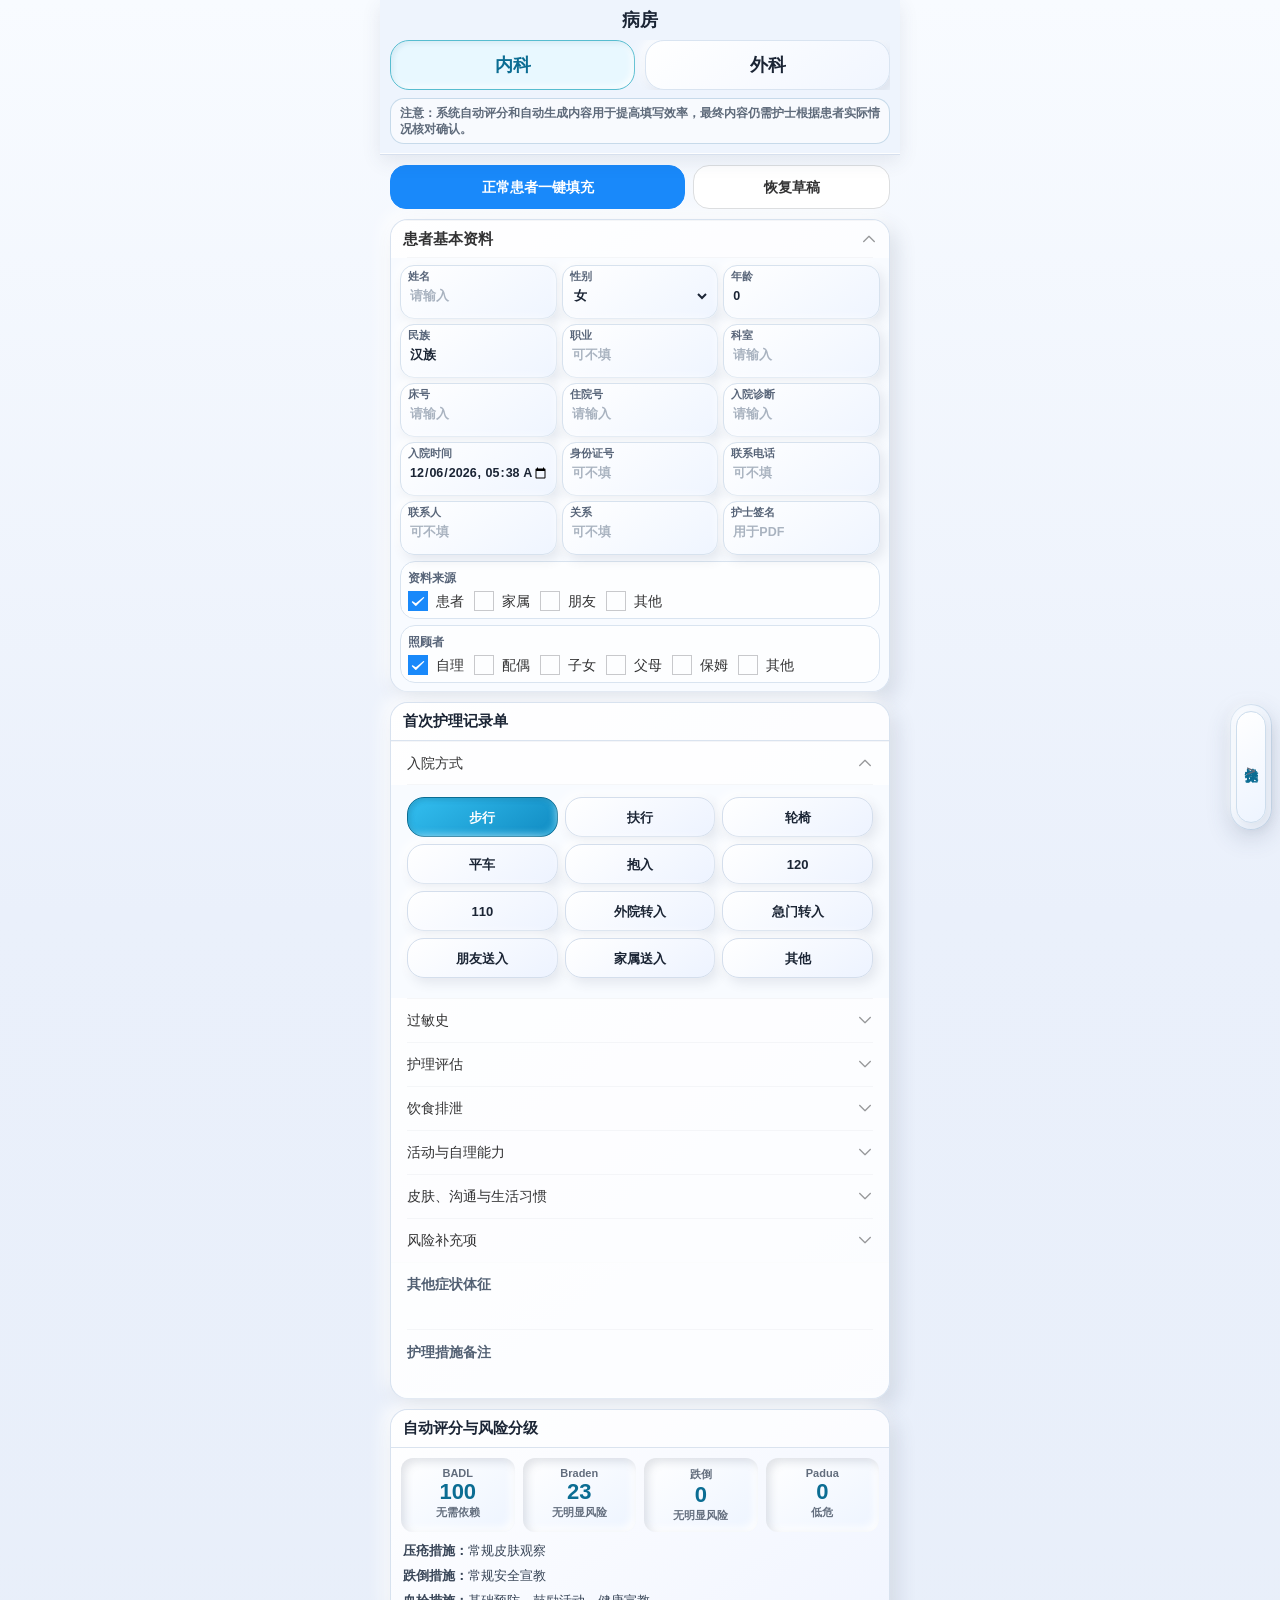
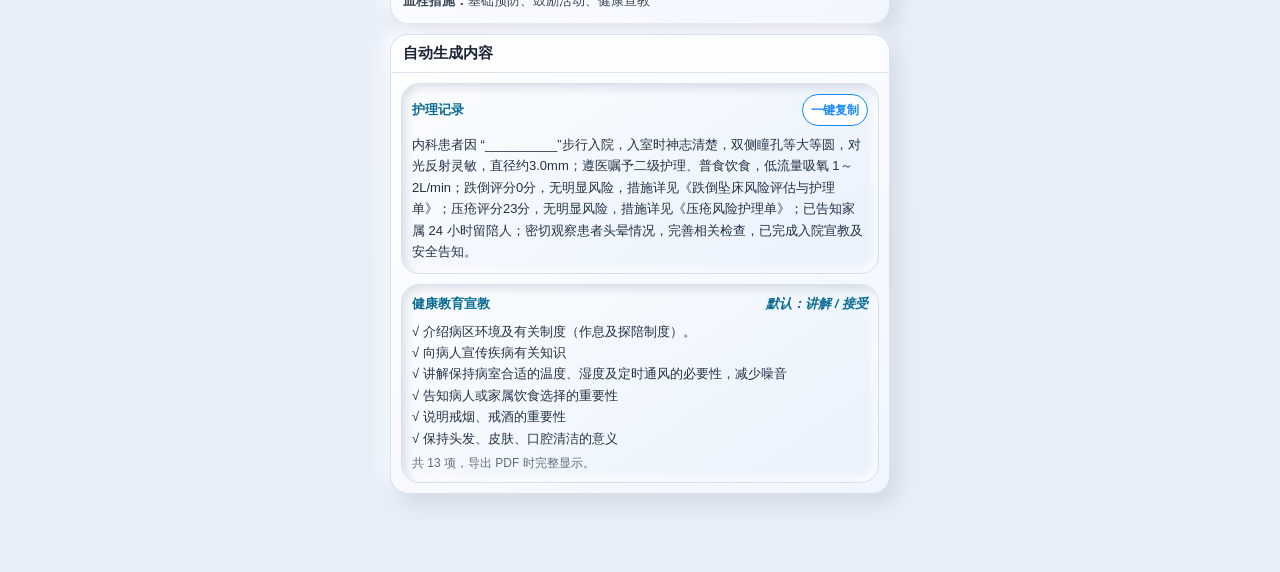
==== commit 6ff5b2be: "Add files via upload" ====
--- a/index.html
+++ b/index.html
@@ -1,1718 +1,240 @@
 <!doctype html>
 <html lang="zh-CN">
 <head>
-  <meta charset="utf-8">
-  <meta name="viewport" content="width=device-width, initial-scale=1, viewport-fit=cover">
+  <meta charset="UTF-8">
+  <meta name="viewport" content="width=device-width, initial-scale=1.0, viewport-fit=cover">
   <meta name="format-detection" content="telephone=no">
   <link rel="icon" href="data:,">
-  <title>病房新收</title>
+  <title>病房</title>
   <style>
-    :root {
-      color-scheme: light;
-      --bg: #eaf0fb;
-      --panel: #f6f8ff;
-      --ink: #1b2535;
-      --muted: #626d7d;
-      --line: #d9e1ed;
-      --blue: #22aee6;
-      --blue-soft: #e8f8ff;
-      --green: #2a88a8;
-      --green-soft: #e8f8ff;
-      --warn: #b76f11;
-      --danger: #d52257;
-      --shadow: 0 5px 18px rgba(81, 104, 135, 0.08);
-      --radius: 10px;
-    }
-
-    * { box-sizing: border-box; }
-
-    html, body {
-      margin: 0;
-      min-height: 100%;
-      background: linear-gradient(180deg, #f8fbff 0%, var(--bg) 38%, #e7eef9 100%);
-      color: var(--ink);
-      font-family: -apple-system, BlinkMacSystemFont, "PingFang SC", "Microsoft YaHei", "Noto Sans CJK SC", Arial, sans-serif;
-      font-size: 15px;
-      letter-spacing: 0;
-    }
-
-    button, input, select, textarea {
-      font: inherit;
-    }
-
-    button {
-      border: 0;
-      cursor: pointer;
-      -webkit-tap-highlight-color: transparent;
-    }
-
-    .app-shell {
-      max-width: 860px;
-      margin: 0 auto;
-      padding: 10px 10px calc(92px + env(safe-area-inset-bottom));
-    }
-
-    .topbar {
-      position: sticky;
-      top: 0;
-      z-index: 20;
-      margin: -10px -10px 10px;
-      padding: 10px 10px 8px;
-      background: rgba(238, 244, 253, 0.96);
-      backdrop-filter: blur(12px);
-      border-bottom: 1px solid rgba(215, 222, 232, 0.9);
-    }
-
-    .title-row {
-      position: relative;
-      display: flex;
-      align-items: center;
-      justify-content: center;
-      gap: 10px;
-      margin-bottom: 8px;
-      min-height: 28px;
-    }
-
-    h1 {
-      margin: 0;
-      font-size: 18px;
-      line-height: 1.25;
-      font-weight: 800;
-      text-align: center;
-    }
-
-    .saved-at {
-      position: absolute;
-      right: 0;
-      top: 50%;
-      color: var(--muted);
-      font-size: 12px;
-      white-space: nowrap;
-      transform: translateY(-50%);
-    }
-
-    .mode-switch {
-      display: grid;
-      grid-template-columns: 1fr 1fr;
-      gap: 8px;
-    }
-
-    .mode-btn {
-      height: 44px;
-      border-radius: var(--radius);
-      background: var(--panel);
-      color: var(--ink);
-      font-weight: 700;
-      border: 1px solid var(--line);
-      box-shadow: 0 2px 8px rgba(15, 23, 42, 0.04);
-    }
-
-    .mode-btn.active {
-      background: var(--blue-soft);
-      color: #0b6d93;
-      border-color: var(--blue);
-    }
-
-    .section {
-      background: var(--panel);
-      border: 1px solid var(--line);
-      border-radius: var(--radius);
-      box-shadow: var(--shadow);
-      padding: 12px;
-      margin-bottom: 10px;
-    }
-
-    details.section {
-      padding: 0;
-      overflow: hidden;
-    }
-
-    details.section > summary {
-      list-style: none;
-      cursor: pointer;
-      -webkit-tap-highlight-color: transparent;
-    }
-
-    details.section > summary::-webkit-details-marker {
-      display: none;
-    }
-
-    .section-body {
-      padding: 0 12px 12px;
-    }
-
-    .section-title {
-      display: flex;
-      align-items: center;
-      justify-content: space-between;
-      gap: 8px;
-      margin: 0;
-      padding: 12px;
-      font-size: 16px;
-      font-weight: 800;
-    }
-
-    .section-title::after {
-      content: "展开";
-      flex: 0 0 auto;
-      color: var(--muted);
-      font-size: 12px;
-      font-weight: 700;
-    }
-
-    details[open] .section-title::after {
-      content: "收起";
-    }
-
-    .section-note {
-      color: var(--muted);
-      font-size: 12px;
-      font-weight: 500;
-    }
-
-    .grid {
-      display: grid;
-      grid-template-columns: repeat(2, minmax(0, 1fr));
-      gap: 10px;
-    }
-
-    .grid-3 {
-      display: grid;
-      grid-template-columns: repeat(3, minmax(0, 1fr));
-      gap: 10px;
-    }
-
-    .field {
-      min-width: 0;
-    }
-
-    .field.full {
-      grid-column: 1 / -1;
-    }
-
-    label.field-label {
-      display: block;
-      color: #526073;
-      font-size: 13px;
-      font-weight: 700;
-      margin-bottom: 5px;
-    }
-
-    input, select, textarea {
-      width: 100%;
-      min-height: 42px;
-      border: 1px solid #d9e1ed;
-      border-radius: 7px;
-      padding: 8px 10px;
-      background: #fff;
-      color: var(--ink);
-      outline: none;
-    }
-
-    textarea {
-      min-height: 76px;
-      resize: vertical;
-      line-height: 1.55;
-    }
-
-    input:focus, select:focus, textarea:focus {
-      border-color: var(--blue);
-      box-shadow: 0 0 0 3px rgba(34, 174, 230, 0.14);
-    }
-
-    .choice-group {
-      display: grid;
-      grid-template-columns: repeat(3, minmax(0, 1fr));
-      gap: 8px;
-    }
-
-    .choice-group.two {
-      grid-template-columns: repeat(2, minmax(0, 1fr));
-    }
-
-    .choice-group.four {
-      grid-template-columns: repeat(4, minmax(0, 1fr));
-    }
-
-    .choice-group.five {
-      grid-template-columns: repeat(5, minmax(0, 1fr));
-    }
-
-    .choice-group.six {
-      grid-template-columns: repeat(6, minmax(0, 1fr));
-    }
-
-    .choice {
-      min-height: 42px;
-      border-radius: 999px;
-      border: 1px solid #d9e1ed;
-      background: #fff;
-      color: var(--ink);
-      font-weight: 700;
-      padding: 6px 4px;
-      line-height: 1.2;
-    }
-
-    .choice.active {
-      border-color: var(--blue);
-      background: var(--blue-soft);
-      color: #0b6d93;
-    }
-
-    .choice.active::before {
-      content: "√ ";
-      font-weight: 900;
-    }
-
-    .mini-row {
-      display: grid;
-      grid-template-columns: repeat(2, minmax(0, 1fr));
-      gap: 8px;
-      margin-top: 8px;
-    }
-
-    .inline-row {
-      display: flex;
-      align-items: center;
-      gap: 8px;
-      flex-wrap: wrap;
-    }
-
-    .primary-actions {
-      display: grid;
-      grid-template-columns: repeat(2, minmax(0, 1fr));
-      gap: 8px;
-      margin-bottom: 10px;
-    }
-
-    .action-btn {
-      min-height: 44px;
-      border-radius: 7px;
-      background: #ffffff;
-      border: 1px solid #d9e1ed;
-      color: var(--ink);
-      font-weight: 800;
-    }
-
-    .action-btn.primary {
-      background: var(--blue-soft);
-      color: #0b6d93;
-      border-color: var(--blue);
-    }
-
-    .action-btn.green {
-      background: #edf7fb;
-      color: #277da8;
-      border-color: #b8dfed;
-    }
-
-    .action-btn.warn {
-      background: #fff7ed;
-      color: var(--warn);
-      border-color: #fed7aa;
-    }
-
-    .score-grid {
-      display: grid;
-      grid-template-columns: repeat(2, minmax(0, 1fr));
-      gap: 8px;
-    }
-
-    .score-card {
-      min-height: 92px;
-      border: 1px solid #d5dce6;
-      border-radius: 8px;
-      background: #f8fbff;
-      padding: 9px;
-    }
-
-    .score-name {
-      color: var(--ink);
-      font-size: 13px;
-      font-weight: 800;
-      margin-bottom: 4px;
-    }
-
-    .score-value {
-      display: flex;
-      align-items: baseline;
-      gap: 5px;
-      color: var(--blue);
-      font-size: 22px;
-      font-weight: 900;
-      line-height: 1.1;
-      margin-bottom: 4px;
-    }
-
-    .score-value span {
-      color: var(--muted);
-      font-size: 12px;
-      font-weight: 700;
-    }
-
-    .risk-tag {
-      display: inline-flex;
-      align-items: center;
-      min-height: 24px;
-      border-radius: 4px;
-      padding: 2px 7px;
-      background: var(--green-soft);
-      color: var(--green);
-      font-size: 12px;
-      font-weight: 800;
-    }
-
-    .risk-tag.warn {
-      background: #fff7ed;
-      color: var(--warn);
-    }
-
-    .risk-tag.danger {
-      background: #fff0f4;
-      color: var(--danger);
-    }
-
-    .measure-list {
-      margin: 7px 0 0;
-      padding: 0;
-      list-style: none;
-      color: #475467;
-      font-size: 12px;
-      line-height: 1.45;
-    }
-
-    .record-box {
-      width: 100%;
-      min-height: 120px;
-      border: 1px solid #c7d2df;
-      border-radius: 8px;
-      background: #f8fbff;
-      padding: 10px;
-      line-height: 1.75;
-      white-space: pre-wrap;
-    }
-
-    .bottom-bar {
-      position: fixed;
-      left: 0;
-      right: 0;
-      bottom: 0;
-      z-index: 30;
-      background: rgba(255, 255, 255, 0.96);
-      backdrop-filter: blur(14px);
-      border-top: 1px solid var(--line);
-      padding: 8px 10px calc(8px + env(safe-area-inset-bottom));
-    }
-
-    .bottom-grid {
-      max-width: 860px;
-      margin: 0 auto;
-      display: grid;
-      grid-template-columns: repeat(6, minmax(0, 1fr));
-      gap: 6px;
-    }
-
-    .bottom-grid button {
-      min-height: 42px;
-      border-radius: 7px;
-      border: 1px solid #d9e1ed;
-      background: #fff;
-      color: var(--ink);
-      font-size: 12px;
-      font-weight: 800;
-      padding: 5px 2px;
-    }
-
-    .bottom-grid button.primary {
-      grid-column: span 2;
-      background: var(--blue-soft);
-      color: #0b6d93;
-      border-color: var(--blue);
-      font-size: 13px;
-    }
-
-    .bottom-grid button.green {
-      background: #edf7fb;
-      color: #277da8;
-      border-color: #b8dfed;
-    }
-
-    .toast {
-      position: fixed;
-      left: 50%;
-      bottom: 92px;
-      transform: translateX(-50%);
-      z-index: 60;
-      min-width: 160px;
-      max-width: 82vw;
-      padding: 9px 13px;
-      border-radius: 8px;
-      background: rgba(17, 24, 39, 0.92);
-      color: #fff;
-      font-weight: 700;
-      text-align: center;
-      box-shadow: 0 8px 28px rgba(0,0,0,0.18);
-      display: none;
-    }
-
-    .print-preview-shell {
-      background: #d9e1eb;
-      border-radius: 8px;
-      padding: 10px 0;
-      overflow-x: auto;
-    }
-
-    .print-root {
-      width: 794px;
-      margin: 0 auto;
-      color: #000;
-      background: #fff;
-      font-family: "SimSun", "Songti SC", "Microsoft YaHei", serif;
-      font-size: 12px;
-      line-height: 1.35;
-    }
-
-    .paper {
-      width: 794px;
-      min-height: 1123px;
-      padding: 44px 46px;
-      background: #fff;
-      break-after: page;
-      page-break-after: always;
-    }
-
-    .paper:last-child {
-      break-after: auto;
-      page-break-after: auto;
-    }
-
-    .print-title {
-      margin: 0 0 12px;
-      text-align: center;
-      font-size: 20px;
-      font-weight: 900;
-      letter-spacing: 0;
-    }
-
-    .print-subtitle {
-      margin: -6px 0 9px;
-      text-align: center;
-      font-size: 13px;
-    }
-
-    .doc-table {
-      width: 100%;
-      border-collapse: collapse;
-      table-layout: fixed;
-      margin-bottom: 9px;
-    }
-
-    .doc-table th,
-    .doc-table td {
-      border: 1px solid #000;
-      padding: 5px 6px;
-      vertical-align: top;
-      word-break: break-word;
-    }
-
-    .doc-table th {
-      text-align: center;
-      font-weight: 900;
-      background: #f4f4f4;
-    }
-
-    .print-line {
-      display: inline-block;
-      min-width: 70px;
-      border-bottom: 1px solid #000;
-      padding: 0 4px 1px;
-      min-height: 18px;
-    }
-
-    .check {
-      display: inline-block;
-      min-width: 56px;
-      margin-right: 5px;
-      white-space: nowrap;
-    }
-
-    .narrow .check {
-      min-width: 42px;
-    }
-
-    .signature-row {
-      display: flex;
-      justify-content: flex-end;
-      gap: 22px;
-      margin-top: 12px;
-      font-size: 13px;
-    }
-
-    .muted-print {
-      color: #333;
-    }
-
-    @media (max-width: 430px) {
-      .app-shell {
-        padding-left: 8px;
-        padding-right: 8px;
-      }
-
-      .grid {
-        grid-template-columns: 1fr 1fr;
-        gap: 8px;
-      }
-
-      .grid-3 {
-        grid-template-columns: 1fr 1fr;
-      }
-
-      .choice-group,
-      .choice-group.four,
-      .choice-group.five {
-        grid-template-columns: repeat(3, minmax(0, 1fr));
-      }
-
-      .choice-group.six {
-        grid-template-columns: repeat(3, minmax(0, 1fr));
-      }
-
-      .score-grid {
-        grid-template-columns: 1fr;
-      }
-
-      .bottom-grid {
-        grid-template-columns: repeat(4, minmax(0, 1fr));
-      }
-
-      .bottom-grid button.primary {
-        grid-column: span 2;
-      }
-    }
-
-    @media print {
-      @page {
-        size: A4 portrait;
-        margin: 0;
-      }
-
-      html, body {
-        background: #fff;
-      }
-
-      .app-shell,
-      .bottom-bar,
-      .toast {
-        display: none !important;
-      }
-
-      .print-output {
-        display: block !important;
-      }
-
-      .print-root {
-        width: 210mm;
-        margin: 0;
-      }
-
-      .paper {
-        width: 210mm;
-        min-height: 297mm;
-        padding: 12mm;
-        box-shadow: none;
-      }
-    }
-
-    .print-output {
-      display: none;
-    }
+:root,:host{--van-black: #000;--van-white: #fff;--van-gray-1: #f7f8fa;--van-gray-2: #f2f3f5;--van-gray-3: #ebedf0;--van-gray-4: #dcdee0;--van-gray-5: #c8c9cc;--van-gray-6: #969799;--van-gray-7: #646566;--van-gray-8: #323233;--van-red: #ee0a24;--van-blue: #1989fa;--van-orange: #ff976a;--van-orange-dark: #ed6a0c;--van-orange-light: #fffbe8;--van-green: #07c160;--van-gradient-red: linear-gradient(to right, #ff6034, #ee0a24);--van-gradient-orange: linear-gradient(to right, #ffd01e, #ff8917);--van-primary-color: var(--van-blue);--van-success-color: var(--van-green);--van-danger-color: var(--van-red);--van-warning-color: var(--van-orange);--van-text-color: var(--van-gray-8);--van-text-color-2: var(--van-gray-6);--van-text-color-3: var(--van-gray-5);--van-active-color: var(--van-gray-2);--van-active-opacity: .6;--van-disabled-opacity: .5;--van-background: var(--van-gray-1);--van-background-2: var(--van-white);--van-background-3: var(--van-white);--van-padding-base: 4px;--van-padding-xs: 8px;--van-padding-sm: 12px;--van-padding-md: 16px;--van-padding-lg: 24px;--van-padding-xl: 32px;--van-font-bold: 600;--van-font-size-xs: 10px;--van-font-size-sm: 12px;--van-font-size-md: 14px;--van-font-size-lg: 16px;--van-line-height-xs: 14px;--van-line-height-sm: 18px;--van-line-height-md: 20px;--van-line-height-lg: 22px;--van-base-font: -apple-system, BlinkMacSystemFont, "Helvetica Neue", Helvetica, Segoe UI, Arial, Roboto, "PingFang SC", "miui", "Hiragino Sans GB", "Microsoft Yahei", sans-serif;--van-price-font: avenir-heavy, "PingFang SC", helvetica neue, arial, sans-serif;--van-duration-base: .3s;--van-duration-fast: .2s;--van-ease-out: ease-out;--van-ease-in: ease-in;--van-border-color: var(--van-gray-3);--van-border-width: 1px;--van-radius-sm: 2px;--van-radius-md: 4px;--van-radius-lg: 8px;--van-radius-max: 999px}.van-theme-dark{--van-text-color: #f5f5f5;--van-text-color-2: #707070;--van-text-color-3: #4d4d4d;--van-border-color: #3a3a3c;--van-active-color: #3a3a3c;--van-background: #000;--van-background-2: #1c1c1e;--van-background-3: #37363b}html{-webkit-tap-highlight-color:transparent}body{margin:0;font-family:var(--van-base-font)}a{text-decoration:none}input,button,textarea{color:inherit;font:inherit}a:focus,input:focus,button:focus,textarea:focus,[class*=van-]:focus{outline:none}ol,ul{margin:0;padding:0;list-style:none}@keyframes van-slide-up-enter{0%{transform:translate3d(0,100%,0)}}@keyframes van-slide-up-leave{to{transform:translate3d(0,100%,0)}}@keyframes van-slide-down-enter{0%{transform:translate3d(0,-100%,0)}}@keyframes van-slide-down-leave{to{transform:translate3d(0,-100%,0)}}@keyframes van-slide-left-enter{0%{transform:translate3d(-100%,0,0)}}@keyframes van-slide-left-leave{to{transform:translate3d(-100%,0,0)}}@keyframes van-slide-right-enter{0%{transform:translate3d(100%,0,0)}}@keyframes van-slide-right-leave{to{transform:translate3d(100%,0,0)}}@keyframes van-fade-in{0%{opacity:0}to{opacity:1}}@keyframes van-fade-out{0%{opacity:1}to{opacity:0}}@keyframes van-rotate{0%{transform:rotate(0)}to{transform:rotate(360deg)}}.van-fade-enter-active{animation:var(--van-duration-base) van-fade-in both var(--van-ease-out)}.van-fade-leave-active{animation:var(--van-duration-base) van-fade-out both var(--van-ease-in)}.van-slide-up-enter-active{animation:van-slide-up-enter var(--van-duration-base) both var(--van-ease-out)}.van-slide-up-leave-active{animation:van-slide-up-leave var(--van-duration-base) both var(--van-ease-in)}.van-slide-down-enter-active{animation:van-slide-down-enter var(--van-duration-base) both var(--van-ease-out)}.van-slide-down-leave-active{animation:van-slide-down-leave var(--van-duration-base) both var(--van-ease-in)}.van-slide-left-enter-active{animation:van-slide-left-enter var(--van-duration-base) both var(--van-ease-out)}.van-slide-left-leave-active{animation:van-slide-left-leave var(--van-duration-base) both var(--van-ease-in)}.van-slide-right-enter-active{animation:van-slide-right-enter var(--van-duration-base) both var(--van-ease-out)}.van-slide-right-leave-active{animation:van-slide-right-leave var(--van-duration-base) both var(--van-ease-in)}.van-clearfix:after{display:table;clear:both;content:""}.van-ellipsis{overflow:hidden;white-space:nowrap;text-overflow:ellipsis}.van-multi-ellipsis--l2{display:-webkit-box;overflow:hidden;text-overflow:ellipsis;-webkit-line-clamp:2;line-break:anywhere;-webkit-box-orient:vertical}.van-multi-ellipsis--l3{display:-webkit-box;overflow:hidden;text-overflow:ellipsis;-webkit-line-clamp:3;line-break:anywhere;-webkit-box-orient:vertical}.van-safe-area-top{padding-top:constant(safe-area-inset-top);padding-top:env(safe-area-inset-top)}.van-safe-area-bottom{padding-bottom:constant(safe-area-inset-bottom);padding-bottom:env(safe-area-inset-bottom)}.van-haptics-feedback{cursor:pointer}.van-haptics-feedback:active{opacity:var(--van-active-opacity)}[class*=van-hairline]:after{position:absolute;box-sizing:border-box;content:" ";pointer-events:none;top:-50%;right:-50%;bottom:-50%;left:-50%;border:0 solid var(--van-border-color);transform:scale(.5)}.van-hairline,.van-hairline--top,.van-hairline--left,.van-hairline--right,.van-hairline--bottom,.van-hairline--surround,.van-hairline--top-bottom{position:relative}.van-hairline--top:after{border-top-width:var(--van-border-width)}.van-hairline--left:after{border-left-width:var(--van-border-width)}.van-hairline--right:after{border-right-width:var(--van-border-width)}.van-hairline--bottom:after{border-bottom-width:var(--van-border-width)}.van-hairline--top-bottom:after,.van-hairline-unset--top-bottom:after{border-width:var(--van-border-width) 0}.van-hairline--surround:after{border-width:var(--van-border-width)}:root,:host{--van-action-bar-background: var(--van-background-2);--van-action-bar-height: 50px}.van-action-bar{position:fixed;right:0;bottom:0;left:0;display:flex;align-items:center;box-sizing:content-box;height:var(--van-action-bar-height);background:var(--van-action-bar-background)}:root,:host{--van-badge-size: 16px;--van-badge-color: var(--van-white);--van-badge-padding: 0 3px;--van-badge-font-size: var(--van-font-size-sm);--van-badge-font-weight: var(--van-font-bold);--van-badge-border-width: var(--van-border-width);--van-badge-background: var(--van-danger-color);--van-badge-dot-color: var(--van-danger-color);--van-badge-dot-size: 8px;--van-badge-font: -apple-system-font, helvetica neue, arial, sans-serif}.van-badge{display:inline-block;box-sizing:border-box;min-width:var(--van-badge-size);padding:var(--van-badge-padding);color:var(--van-badge-color);font-weight:var(--van-badge-font-weight);font-size:var(--van-badge-font-size);font-family:var(--van-badge-font);line-height:1.2;text-align:center;background:var(--van-badge-background);border:var(--van-badge-border-width) solid var(--van-background-2);border-radius:var(--van-radius-max)}.van-badge--fixed{position:absolute;transform-origin:100%}.van-badge--top-left{top:0;left:0;transform:translate(-50%,-50%)}.van-badge--top-right{top:0;right:0;transform:translate(50%,-50%)}.van-badge--bottom-left{bottom:0;left:0;transform:translate(-50%,50%)}.van-badge--bottom-right{bottom:0;right:0;transform:translate(50%,50%)}.van-badge--dot{width:var(--van-badge-dot-size);min-width:0;height:var(--van-badge-dot-size);background:var(--van-badge-dot-color);border-radius:100%;border:none;padding:0}.van-badge__wrapper{position:relative;display:inline-block}.van-icon{position:relative;display:inline-block;font:14px/1 vant-icon;font:normal normal normal 14px/1 var(--van-icon-font-family, "vant-icon");font-size:inherit;text-rendering:auto;-webkit-font-smoothing:antialiased}.van-icon:before{display:inline-block}.van-icon-arrow-double-left:before{content:""}.van-icon-arrow-double-right:before{content:""}.van-icon-contact:before{content:""}.van-icon-notes:before{content:""}.van-icon-records:before{content:""}.van-icon-cash-back-record:before{content:""}.van-icon-newspaper:before{content:""}.van-icon-discount:before{content:""}.van-icon-completed:before{content:""}.van-icon-user:before{content:""}.van-icon-description:before{content:""}.van-icon-list-switch:before{content:""}.van-icon-list-switching:before{content:""}.van-icon-link-o:before{content:""}.van-icon-miniprogram-o:before{content:""}.van-icon-qq:before{content:""}.van-icon-wechat-moments:before{content:""}.van-icon-weibo:before{content:""}.van-icon-cash-o:before{content:""}.van-icon-guide-o:before{content:""}.van-icon-invitation:before{content:""}.van-icon-shield-o:before{content:""}.van-icon-exchange:before{content:""}.van-icon-eye:before{content:""}.van-icon-enlarge:before{content:""}.van-icon-expand-o:before{content:""}.van-icon-eye-o:before{content:""}.van-icon-expand:before{content:""}.van-icon-filter-o:before{content:""}.van-icon-fire:before{content:""}.van-icon-fail:before{content:""}.van-icon-failure:before{content:""}.van-icon-fire-o:before{content:""}.van-icon-flag-o:before{content:""}.van-icon-font:before{content:""}.van-icon-font-o:before{content:""}.van-icon-gem-o:before{content:""}.van-icon-flower-o:before{content:""}.van-icon-gem:before{content:""}.van-icon-gift-card:before{content:""}.van-icon-friends:before{content:""}.van-icon-friends-o:before{content:""}.van-icon-gold-coin:before{content:""}.van-icon-gold-coin-o:before{content:""}.van-icon-good-job-o:before{content:""}.van-icon-gift:before{content:""}.van-icon-gift-o:before{content:""}.van-icon-gift-card-o:before{content:""}.van-icon-good-job:before{content:""}.van-icon-home-o:before{content:""}.van-icon-goods-collect:before{content:""}.van-icon-graphic:before{content:""}.van-icon-goods-collect-o:before{content:""}.van-icon-hot-o:before{content:""}.van-icon-info:before{content:""}.van-icon-hotel-o:before{content:""}.van-icon-info-o:before{content:""}.van-icon-hot-sale-o:before{content:""}.van-icon-hot:before{content:""}.van-icon-like:before{content:""}.van-icon-idcard:before{content:""}.van-icon-like-o:before{content:""}.van-icon-hot-sale:before{content:""}.van-icon-location-o:before{content:""}.van-icon-location:before{content:""}.van-icon-label:before{content:""}.van-icon-lock:before{content:""}.van-icon-label-o:before{content:""}.van-icon-map-marked:before{content:""}.van-icon-logistics:before{content:""}.van-icon-manager:before{content:""}.van-icon-more:before{content:""}.van-icon-live:before{content:""}.van-icon-manager-o:before{content:""}.van-icon-medal:before{content:""}.van-icon-more-o:before{content:""}.van-icon-music-o:before{content:""}.van-icon-music:before{content:""}.van-icon-new-arrival-o:before{content:""}.van-icon-medal-o:before{content:""}.van-icon-new-o:before{content:""}.van-icon-free-postage:before{content:""}.van-icon-newspaper-o:before{content:""}.van-icon-new-arrival:before{content:""}.van-icon-minus:before{content:""}.van-icon-orders-o:before{content:""}.van-icon-new:before{content:""}.van-icon-paid:before{content:""}.van-icon-notes-o:before{content:""}.van-icon-other-pay:before{content:""}.van-icon-pause-circle:before{content:""}.van-icon-pause:before{content:""}.van-icon-pause-circle-o:before{content:""}.van-icon-peer-pay:before{content:""}.van-icon-pending-payment:before{content:""}.van-icon-passed:before{content:""}.van-icon-plus:before{content:""}.van-icon-phone-circle-o:before{content:""}.van-icon-phone-o:before{content:""}.van-icon-printer:before{content:""}.van-icon-photo-fail:before{content:""}.van-icon-phone:before{content:""}.van-icon-photo-o:before{content:""}.van-icon-play-circle:before{content:""}.van-icon-play:before{content:""}.van-icon-phone-circle:before{content:""}.van-icon-point-gift-o:before{content:""}.van-icon-point-gift:before{content:""}.van-icon-play-circle-o:before{content:""}.van-icon-shrink:before{content:""}.van-icon-photo:before{content:""}.van-icon-qr:before{content:""}.van-icon-qr-invalid:before{content:""}.van-icon-question-o:before{content:""}.van-icon-revoke:before{content:""}.van-icon-replay:before{content:""}.van-icon-service:before{content:""}.van-icon-question:before{content:""}.van-icon-search:before{content:""}.van-icon-refund-o:before{content:""}.van-icon-service-o:before{content:""}.van-icon-scan:before{content:""}.van-icon-share:before{content:""}.van-icon-send-gift-o:before{content:""}.van-icon-share-o:before{content:""}.van-icon-setting:before{content:""}.van-icon-points:before{content:""}.van-icon-photograph:before{content:""}.van-icon-shop:before{content:""}.van-icon-shop-o:before{content:""}.van-icon-shop-collect-o:before{content:""}.van-icon-shop-collect:before{content:""}.van-icon-smile:before{content:""}.van-icon-shopping-cart-o:before{content:""}.van-icon-sign:before{content:""}.van-icon-sort:before{content:""}.van-icon-star-o:before{content:""}.van-icon-smile-comment-o:before{content:""}.van-icon-stop:before{content:""}.van-icon-stop-circle-o:before{content:""}.van-icon-smile-o:before{content:""}.van-icon-star:before{content:""}.van-icon-success:before{content:""}.van-icon-stop-circle:before{content:""}.van-icon-records-o:before{content:""}.van-icon-shopping-cart:before{content:""}.van-icon-tosend:before{content:""}.van-icon-todo-list:before{content:""}.van-icon-thumb-circle-o:before{content:""}.van-icon-thumb-circle:before{content:""}.van-icon-umbrella-circle:before{content:""}.van-icon-underway:before{content:""}.van-icon-upgrade:before{content:""}.van-icon-todo-list-o:before{content:""}.van-icon-tv-o:before{content:""}.van-icon-underway-o:before{content:""}.van-icon-user-o:before{content:""}.van-icon-vip-card-o:before{content:""}.van-icon-vip-card:before{content:""}.van-icon-send-gift:before{content:""}.van-icon-wap-home:before{content:""}.van-icon-wap-nav:before{content:""}.van-icon-volume-o:before{content:""}.van-icon-video:before{content:""}.van-icon-wap-home-o:before{content:""}.van-icon-volume:before{content:""}.van-icon-warning:before{content:""}.van-icon-weapp-nav:before{content:""}.van-icon-wechat-pay:before{content:""}.van-icon-warning-o:before{content:""}.van-icon-wechat:before{content:""}.van-icon-setting-o:before{content:""}.van-icon-youzan-shield:before{content:""}.van-icon-warn-o:before{content:""}.van-icon-smile-comment:before{content:""}.van-icon-user-circle-o:before{content:""}.van-icon-video-o:before{content:""}.van-icon-add-square:before{content:""}.van-icon-add:before{content:""}.van-icon-arrow-down:before{content:""}.van-icon-arrow-up:before{content:""}.van-icon-arrow:before{content:""}.van-icon-after-sale:before{content:""}.van-icon-add-o:before{content:""}.van-icon-alipay:before{content:""}.van-icon-ascending:before{content:""}.van-icon-apps-o:before{content:""}.van-icon-aim:before{content:""}.van-icon-award:before{content:""}.van-icon-arrow-left:before{content:""}.van-icon-award-o:before{content:""}.van-icon-audio:before{content:""}.van-icon-bag-o:before{content:""}.van-icon-balance-list:before{content:""}.van-icon-back-top:before{content:""}.van-icon-bag:before{content:""}.van-icon-balance-pay:before{content:""}.van-icon-balance-o:before{content:""}.van-icon-bar-chart-o:before{content:""}.van-icon-bars:before{content:""}.van-icon-balance-list-o:before{content:""}.van-icon-birthday-cake-o:before{content:""}.van-icon-bookmark:before{content:""}.van-icon-bill:before{content:""}.van-icon-bell:before{content:""}.van-icon-browsing-history-o:before{content:""}.van-icon-browsing-history:before{content:""}.van-icon-bookmark-o:before{content:""}.van-icon-bulb-o:before{content:""}.van-icon-bullhorn-o:before{content:""}.van-icon-bill-o:before{content:""}.van-icon-calendar-o:before{content:""}.van-icon-brush-o:before{content:""}.van-icon-card:before{content:""}.van-icon-cart-o:before{content:""}.van-icon-cart-circle:before{content:""}.van-icon-cart-circle-o:before{content:""}.van-icon-cart:before{content:""}.van-icon-cash-on-deliver:before{content:""}.van-icon-cash-back-record-o:before{content:""}.van-icon-cashier-o:before{content:""}.van-icon-chart-trending-o:before{content:""}.van-icon-certificate:before{content:""}.van-icon-chat:before{content:""}.van-icon-clear:before{content:""}.van-icon-chat-o:before{content:""}.van-icon-checked:before{content:""}.van-icon-clock:before{content:""}.van-icon-clock-o:before{content:""}.van-icon-close:before{content:""}.van-icon-closed-eye:before{content:""}.van-icon-circle:before{content:""}.van-icon-cluster-o:before{content:""}.van-icon-column:before{content:""}.van-icon-comment-circle-o:before{content:""}.van-icon-cluster:before{content:""}.van-icon-comment:before{content:""}.van-icon-comment-o:before{content:""}.van-icon-comment-circle:before{content:""}.van-icon-completed-o:before{content:""}.van-icon-credit-pay:before{content:""}.van-icon-coupon:before{content:""}.van-icon-debit-pay:before{content:""}.van-icon-coupon-o:before{content:""}.van-icon-contact-o:before{content:""}.van-icon-descending:before{content:""}.van-icon-desktop-o:before{content:""}.van-icon-diamond-o:before{content:""}.van-icon-description-o:before{content:""}.van-icon-delete:before{content:""}.van-icon-diamond:before{content:""}.van-icon-delete-o:before{content:""}.van-icon-cross:before{content:""}.van-icon-edit:before{content:""}.van-icon-ellipsis:before{content:""}.van-icon-down:before{content:""}.van-icon-discount-o:before{content:""}.van-icon-ecard-pay:before{content:""}.van-icon-envelop-o:before{content:""}@font-face{font-weight:400;font-family:vant-icon;font-style:normal;font-display:auto;src:url([data-uri]) format("woff2"),url(//at.alicdn.com/t/c/font_2553510_ciljc7axaw7.woff?t=1705587463221) format("woff")}.van-icon__image{display:block;width:1em;height:1em;object-fit:contain}:root,:host{--van-skeleton-image-size: 96px;--van-skeleton-image-radius: 24px}.van-skeleton-image{display:flex;width:var(--van-skeleton-image-size);height:var(--van-skeleton-image-size);align-items:center;justify-content:center;background:var(--van-active-color)}.van-skeleton-image--round{border-radius:var(--van-skeleton-image-radius)}.van-skeleton-image__icon{width:calc(var(--van-skeleton-image-size) / 2);height:calc(var(--van-skeleton-image-size) / 2);font-size:calc(var(--van-skeleton-image-size) / 2);color:var(--van-gray-5)}:root,:host{--van-rate-icon-size: 20px;--van-rate-icon-gutter: var(--van-padding-base);--van-rate-icon-void-color: var(--van-gray-5);--van-rate-icon-full-color: var(--van-danger-color);--van-rate-icon-disabled-color: var(--van-gray-5)}.van-rate{display:inline-flex;cursor:pointer;-webkit-user-select:none;user-select:none;flex-wrap:wrap}.van-rate__item{position:relative}.van-rate__item:not(:last-child){padding-right:var(--van-rate-icon-gutter)}.van-rate__icon{display:block;width:1em;color:var(--van-rate-icon-void-color);font-size:var(--van-rate-icon-size)}.van-rate__icon--half{position:absolute;top:0;left:0;overflow:hidden;pointer-events:none}.van-rate__icon--full{color:var(--van-rate-icon-full-color)}.van-rate__icon--disabled{color:var(--van-rate-icon-disabled-color)}.van-rate--disabled{cursor:not-allowed}.van-rate--readonly{cursor:default}:root,:host{--van-notice-bar-height: 40px;--van-notice-bar-padding: 0 var(--van-padding-md);--van-notice-bar-wrapable-padding: var(--van-padding-xs) var(--van-padding-md);--van-notice-bar-text-color: var(--van-orange-dark);--van-notice-bar-font-size: var(--van-font-size-md);--van-notice-bar-line-height: 24px;--van-notice-bar-background: var(--van-orange-light);--van-notice-bar-icon-size: 16px;--van-notice-bar-icon-min-width: 24px}.van-notice-bar{position:relative;display:flex;align-items:center;height:var(--van-notice-bar-height);padding:var(--van-notice-bar-padding);color:var(--van-notice-bar-text-color);font-size:var(--van-notice-bar-font-size);line-height:var(--van-notice-bar-line-height);background:var(--van-notice-bar-background)}.van-notice-bar__left-icon,.van-notice-bar__right-icon{min-width:var(--van-notice-bar-icon-min-width);font-size:var(--van-notice-bar-icon-size)}.van-notice-bar__right-icon{text-align:right;cursor:pointer}.van-notice-bar__wrap{position:relative;display:flex;flex:1;align-items:center;height:100%;overflow:hidden}.van-notice-bar__content{position:absolute;white-space:nowrap;transition-timing-function:linear}.van-notice-bar__content.van-ellipsis{max-width:100%}.van-notice-bar--wrapable{height:auto;padding:var(--van-notice-bar-wrapable-padding)}.van-notice-bar--wrapable .van-notice-bar__wrap{height:auto}.van-notice-bar--wrapable .van-notice-bar__content{position:relative;white-space:normal;word-wrap:break-word}:root,:host{--van-nav-bar-height: 46px;--van-nav-bar-background: var(--van-background-2);--van-nav-bar-arrow-size: 16px;--van-nav-bar-icon-color: var(--van-primary-color);--van-nav-bar-text-color: var(--van-primary-color);--van-nav-bar-title-font-size: var(--van-font-size-lg);--van-nav-bar-title-text-color: var(--van-text-color);--van-nav-bar-z-index: 1;--van-nav-bar-disabled-opacity: var(--van-disabled-opacity)}.van-nav-bar{position:relative;z-index:var(--van-nav-bar-z-index);line-height:var(--van-line-height-lg);text-align:center;background:var(--van-nav-bar-background);-webkit-user-select:none;user-select:none}.van-nav-bar--fixed{position:fixed;top:0;left:0;width:100%}.van-nav-bar--safe-area-inset-top{padding-top:constant(safe-area-inset-top);padding-top:env(safe-area-inset-top)}.van-nav-bar .van-icon{color:var(--van-nav-bar-icon-color)}.van-nav-bar__content{position:relative;display:flex;align-items:center;height:var(--van-nav-bar-height)}.van-nav-bar__arrow{margin-right:var(--van-padding-base);font-size:var(--van-nav-bar-arrow-size)}.van-nav-bar__title{max-width:60%;margin:0 auto;color:var(--van-nav-bar-title-text-color);font-weight:var(--van-font-bold);font-size:var(--van-nav-bar-title-font-size)}.van-nav-bar__left,.van-nav-bar__right{position:absolute;top:0;bottom:0;display:flex;align-items:center;padding:0 var(--van-padding-md);font-size:var(--van-font-size-md)}.van-nav-bar__left--disabled,.van-nav-bar__right--disabled{cursor:not-allowed;opacity:var(--van-nav-bar-disabled-opacity)}.van-nav-bar__left{left:0}.van-nav-bar__right{right:0}.van-nav-bar__text{color:var(--van-nav-bar-text-color)}:root,:host{--van-floating-bubble-size: 48px;--van-floating-bubble-initial-gap: 24px;--van-floating-bubble-icon-size: 28px;--van-floating-bubble-background: var(--van-primary-color);--van-floating-bubble-color: var(--van-background-2);--van-floating-bubble-z-index: 999;--van-floating-bubble-border-radius: var(--van-radius-max)}.van-floating-bubble{position:fixed;left:0;top:0;right:var(--van-floating-bubble-initial-gap);bottom:var(--van-floating-bubble-initial-gap);width:var(--van-floating-bubble-size);height:var(--van-floating-bubble-size);box-sizing:border-box;display:flex;justify-content:center;align-items:center;overflow:hidden;cursor:pointer;-webkit-user-select:none;user-select:none;touch-action:none;background:var(--van-floating-bubble-background);color:var(--van-floating-bubble-color);border-radius:var(--van-floating-bubble-border-radius);z-index:var(--van-floating-bubble-z-index);transition:transform var(--van-duration-base)}.van-floating-bubble:active{opacity:.8}.van-floating-bubble__icon{font-size:var(--van-floating-bubble-icon-size)}:root,:host{--van-image-placeholder-text-color: var(--van-text-color-2);--van-image-placeholder-font-size: var(--van-font-size-md);--van-image-placeholder-background: var(--van-background);--van-image-loading-icon-size: 32px;--van-image-loading-icon-color: var(--van-gray-4);--van-image-error-icon-size: 32px;--van-image-error-icon-color: var(--van-gray-4)}.van-image{position:relative;display:inline-block}.van-image--round{overflow:hidden;border-radius:var(--van-radius-max)}.van-image--round .van-image__img{border-radius:inherit}.van-image--block{display:block}.van-image__img,.van-image__error,.van-image__loading{display:block;width:100%;height:100%}.van-image__error,.van-image__loading{position:absolute;top:0;left:0;display:flex;flex-direction:column;align-items:center;justify-content:center;color:var(--van-image-placeholder-text-color);font-size:var(--van-image-placeholder-font-size);background:var(--van-image-placeholder-background)}.van-image__loading-icon{color:var(--van-image-loading-icon-color);font-size:var(--van-image-loading-icon-size)}.van-image__error-icon{color:var(--van-image-error-icon-color);font-size:var(--van-image-error-icon-size)}:root,:host{--van-back-top-size: 40px;--van-back-top-right: 30px;--van-back-top-bottom: 40px;--van-back-top-z-index: 100;--van-back-top-icon-size: 20px;--van-back-top-text-color: #fff;--van-back-top-background: var(--van-blue)}.van-back-top{position:fixed;display:flex;align-items:center;justify-content:center;width:var(--van-back-top-size);height:var(--van-back-top-size);right:var(--van-back-top-right);bottom:var(--van-back-top-bottom);z-index:var(--van-back-top-z-index);cursor:pointer;color:var(--van-back-top-text-color);border-radius:var(--van-radius-max);box-shadow:0 2px 8px #0000001f;transform:scale(0);transition:var(--van-duration-base) cubic-bezier(.25,.8,.5,1);background-color:var(--van-back-top-background)}.van-back-top:active{opacity:var(--van-active-opacity)}.van-back-top__placeholder{display:none}.van-back-top--active{transform:scale(1)}.van-back-top__icon{font-size:var(--van-back-top-icon-size);font-weight:var(--van-font-bold)}:root,:host{--van-tag-padding: 0 var(--van-padding-base);--van-tag-text-color: var(--van-white);--van-tag-font-size: var(--van-font-size-sm);--van-tag-radius: 2px;--van-tag-line-height: 16px;--van-tag-medium-padding: 2px 6px;--van-tag-large-padding: var(--van-padding-base) var(--van-padding-xs);--van-tag-large-radius: var(--van-radius-md);--van-tag-large-font-size: var(--van-font-size-md);--van-tag-round-radius: var(--van-radius-max);--van-tag-danger-color: var(--van-danger-color);--van-tag-primary-color: var(--van-primary-color);--van-tag-success-color: var(--van-success-color);--van-tag-warning-color: var(--van-warning-color);--van-tag-default-color: var(--van-gray-6);--van-tag-plain-background: var(--van-background-2)}.van-tag{position:relative;display:inline-flex;align-items:center;padding:var(--van-tag-padding);color:var(--van-tag-text-color);font-size:var(--van-tag-font-size);line-height:var(--van-tag-line-height);border-radius:var(--van-tag-radius)}.van-tag--default{background:var(--van-tag-default-color)}.van-tag--default.van-tag--plain{color:var(--van-tag-default-color)}.van-tag--danger{background:var(--van-tag-danger-color)}.van-tag--danger.van-tag--plain{color:var(--van-tag-danger-color)}.van-tag--primary{background:var(--van-tag-primary-color)}.van-tag--primary.van-tag--plain{color:var(--van-tag-primary-color)}.van-tag--success{background:var(--van-tag-success-color)}.van-tag--success.van-tag--plain{color:var(--van-tag-success-color)}.van-tag--warning{background:var(--van-tag-warning-color)}.van-tag--warning.van-tag--plain{color:var(--van-tag-warning-color)}.van-tag--plain{background:var(--van-tag-plain-background);border-color:currentColor}.van-tag--plain:before{position:absolute;top:0;right:0;bottom:0;left:0;border:1px solid;border-color:inherit;border-radius:inherit;content:"";pointer-events:none}.van-tag--medium{padding:var(--van-tag-medium-padding)}.van-tag--large{padding:var(--van-tag-large-padding);font-size:var(--van-tag-large-font-size);border-radius:var(--van-tag-large-radius)}.van-tag--mark{border-radius:0 var(--van-tag-round-radius) var(--van-tag-round-radius) 0}.van-tag--mark:after{display:block;width:2px;content:""}.van-tag--round{border-radius:var(--van-tag-round-radius)}.van-tag__close{margin-left:2px}:root,:host{--van-card-padding: var(--van-padding-xs) var(--van-padding-md);--van-card-font-size: var(--van-font-size-sm);--van-card-text-color: var(--van-text-color);--van-card-background: var(--van-background);--van-card-thumb-size: 88px;--van-card-thumb-radius: var(--van-radius-lg);--van-card-title-line-height: 16px;--van-card-desc-color: var(--van-text-color-2);--van-card-desc-line-height: var(--van-line-height-md);--van-card-price-color: var(--van-text-color);--van-card-origin-price-color: var(--van-text-color-2);--van-card-num-color: var(--van-text-color-2);--van-card-origin-price-font-size: var(--van-font-size-xs);--van-card-price-font-size: var(--van-font-size-sm);--van-card-price-integer-font-size: var(--van-font-size-lg);--van-card-price-font: var(--van-price-font)}.van-card{position:relative;box-sizing:border-box;padding:var(--van-card-padding);color:var(--van-card-text-color);font-size:var(--van-card-font-size);background:var(--van-card-background)}.van-card:not(:first-child){margin-top:var(--van-padding-xs)}.van-card__header{display:flex}.van-card__thumb{position:relative;flex:none;width:var(--van-card-thumb-size);height:var(--van-card-thumb-size);margin-right:var(--van-padding-xs)}.van-card__thumb img{border-radius:var(--van-card-thumb-radius)}.van-card__content{position:relative;display:flex;flex:1;flex-direction:column;justify-content:space-between;min-width:0;min-height:var(--van-card-thumb-size)}.van-card__content--centered{justify-content:center}.van-card__title,.van-card__desc{word-wrap:break-word}.van-card__title{max-height:32px;font-weight:var(--van-font-bold);line-height:var(--van-card-title-line-height)}.van-card__desc{max-height:var(--van-card-desc-line-height);color:var(--van-card-desc-color);line-height:var(--van-card-desc-line-height)}.van-card__bottom{line-height:var(--van-line-height-md)}.van-card__price{display:inline-block;color:var(--van-card-price-color);font-weight:var(--van-font-bold);font-size:var(--van-card-price-font-size)}.van-card__price-integer{font-size:var(--van-card-price-integer-font-size);font-family:var(--van-card-price-font)}.van-card__price-decimal{font-family:var(--van-card-price-font)}.van-card__origin-price{display:inline-block;margin-left:5px;color:var(--van-card-origin-price-color);font-size:var(--van-card-origin-price-font-size);text-decoration:line-through}.van-card__num{float:right;color:var(--van-card-num-color)}.van-card__tag{position:absolute;top:2px;left:0}.van-card__footer{flex:none;text-align:right}.van-card__footer .van-button{margin-left:5px}:root,:host{--van-cell-font-size: var(--van-font-size-md);--van-cell-line-height: 24px;--van-cell-vertical-padding: 10px;--van-cell-horizontal-padding: var(--van-padding-md);--van-cell-text-color: var(--van-text-color);--van-cell-background: var(--van-background-2);--van-cell-border-color: var(--van-border-color);--van-cell-active-color: var(--van-active-color);--van-cell-required-color: var(--van-danger-color);--van-cell-label-color: var(--van-text-color-2);--van-cell-label-font-size: var(--van-font-size-sm);--van-cell-label-line-height: var(--van-line-height-sm);--van-cell-label-margin-top: var(--van-padding-base);--van-cell-value-color: var(--van-text-color-2);--van-cell-value-font-size: inherit;--van-cell-icon-size: 16px;--van-cell-right-icon-color: var(--van-gray-6);--van-cell-large-vertical-padding: var(--van-padding-sm);--van-cell-large-title-font-size: var(--van-font-size-lg);--van-cell-large-label-font-size: var(--van-font-size-md);--van-cell-large-value-font-size: inherit}.van-cell{position:relative;display:flex;box-sizing:border-box;width:100%;padding:var(--van-cell-vertical-padding) var(--van-cell-horizontal-padding);overflow:hidden;color:var(--van-cell-text-color);font-size:var(--van-cell-font-size);line-height:var(--van-cell-line-height);background:var(--van-cell-background)}.van-cell:after{position:absolute;box-sizing:border-box;content:" ";pointer-events:none;right:var(--van-padding-md);bottom:0;left:var(--van-padding-md);border-bottom:1px solid var(--van-cell-border-color);transform:scaleY(.5)}.van-cell:last-child:after,.van-cell--borderless:after{display:none}.van-cell__label{margin-top:var(--van-cell-label-margin-top);color:var(--van-cell-label-color);font-size:var(--van-cell-label-font-size);line-height:var(--van-cell-label-line-height)}.van-cell__title,.van-cell__value{flex:1}.van-cell__value{position:relative;overflow:hidden;color:var(--van-cell-value-color);font-size:var(--van-cell-value-font-size);text-align:right;vertical-align:middle;word-wrap:break-word}.van-cell__left-icon,.van-cell__right-icon{height:var(--van-cell-line-height);font-size:var(--van-cell-icon-size);line-height:var(--van-cell-line-height)}.van-cell__left-icon{margin-right:var(--van-padding-base)}.van-cell__right-icon{margin-left:var(--van-padding-base);color:var(--van-cell-right-icon-color)}.van-cell--clickable{cursor:pointer}.van-cell--clickable:active{background-color:var(--van-cell-active-color)}.van-cell--required{overflow:visible}.van-cell--required:before{position:absolute;left:var(--van-padding-xs);color:var(--van-cell-required-color);font-size:var(--van-cell-font-size);content:"*"}.van-cell--center{align-items:center}.van-cell--large{padding-top:var(--van-cell-large-vertical-padding);padding-bottom:var(--van-cell-large-vertical-padding)}.van-cell--large .van-cell__title{font-size:var(--van-cell-large-title-font-size)}.van-cell--large .van-cell__label{font-size:var(--van-cell-large-label-font-size)}.van-cell--large .van-cell__value{font-size:var(--van-cell-large-value-font-size)}:root,:host{--van-coupon-cell-selected-text-color: var(--van-text-color)}.van-coupon-cell__value--selected{color:var(--van-coupon-cell-selected-text-color)}:root,:host{--van-contact-card-padding: var(--van-padding-md);--van-contact-card-add-icon-size: 40px;--van-contact-card-add-icon-color: var(--van-primary-color);--van-contact-card-title-line-height: var(--van-line-height-md)}.van-contact-card{padding:var(--van-contact-card-padding)}.van-contact-card__title{margin-left:5px;line-height:var(--van-contact-card-title-line-height)}.van-contact-card--add .van-contact-card__value{line-height:var(--van-contact-card-add-icon-size)}.van-contact-card--add .van-cell__left-icon{color:var(--van-contact-card-add-icon-color);font-size:var(--van-contact-card-add-icon-size)}.van-contact-card:before{position:absolute;right:0;bottom:0;left:0;height:2px;background:repeating-linear-gradient(-45deg,var(--van-warning-color) 0,var(--van-warning-color) 20%,transparent 0,transparent 25%,var(--van-primary-color) 0,var(--van-primary-color) 45%,transparent 0,transparent 50%);background-size:80px;content:""}:root,:host{--van-collapse-item-duration: var(--van-duration-base);--van-collapse-item-content-padding: var(--van-padding-sm) var(--van-padding-md);--van-collapse-item-content-font-size: var(--van-font-size-md);--van-collapse-item-content-line-height: 1.5;--van-collapse-item-content-text-color: var(--van-text-color-2);--van-collapse-item-content-background: var(--van-background-2);--van-collapse-item-title-disabled-color: var(--van-text-color-3)}.van-collapse-item{position:relative}.van-collapse-item--border:after{position:absolute;box-sizing:border-box;content:" ";pointer-events:none;top:0;right:var(--van-padding-md);left:var(--van-padding-md);border-top:1px solid var(--van-border-color);transform:scaleY(.5)}.van-collapse-item__title .van-cell__right-icon:before{transform:rotate(90deg) translateZ(0);transition:transform var(--van-collapse-item-duration)}.van-collapse-item__title:after{right:var(--van-padding-md);display:none}.van-collapse-item__title--expanded .van-cell__right-icon:before{transform:rotate(-90deg)}.van-collapse-item__title--expanded:after{display:block}.van-collapse-item__title--borderless:after{display:none}.van-collapse-item__title--disabled{cursor:not-allowed}.van-collapse-item__title--disabled,.van-collapse-item__title--disabled .van-cell__right-icon{color:var(--van-collapse-item-title-disabled-color)}.van-collapse-item__wrapper{overflow:hidden;transition:height var(--van-collapse-item-duration) ease-in-out;will-change:height}.van-collapse-item__content{padding:var(--van-collapse-item-content-padding);color:var(--van-collapse-item-content-text-color);font-size:var(--van-collapse-item-content-font-size);line-height:var(--van-collapse-item-content-line-height);background:var(--van-collapse-item-content-background)}:root,:host{--van-field-label-width: 6.2em;--van-field-label-color: var(--van-text-color);--van-field-label-margin-right: var(--van-padding-sm);--van-field-input-text-color: var(--van-text-color);--van-field-input-error-text-color: var(--van-danger-color);--van-field-input-disabled-text-color: var(--van-text-color-3);--van-field-placeholder-text-color: var(--van-text-color-3);--van-field-icon-size: 18px;--van-field-clear-icon-size: 18px;--van-field-clear-icon-color: var(--van-gray-5);--van-field-right-icon-color: var(--van-gray-6);--van-field-error-message-color: var(--van-danger-color);--van-field-error-message-font-size: 12px;--van-field-text-area-min-height: 60px;--van-field-word-limit-color: var(--van-gray-7);--van-field-word-limit-font-size: var(--van-font-size-sm);--van-field-word-limit-line-height: 16px;--van-field-disabled-text-color: var(--van-text-color-3);--van-field-required-mark-color: var(--van-red)}.van-field{flex-wrap:wrap}.van-field__label{flex:none;box-sizing:border-box;width:var(--van-field-label-width);margin-right:var(--van-field-label-margin-right);color:var(--van-field-label-color);text-align:left;word-wrap:break-word}.van-field__label--center{text-align:center}.van-field__label--right{text-align:right}.van-field__label--top{display:flex;width:100%;text-align:left;margin-bottom:var(--van-padding-base);overflow-wrap:break-word}.van-field__label--required:before{margin-right:2px;color:var(--van-field-required-mark-color);content:"*"}.van-field--disabled .van-field__label{color:var(--van-field-disabled-text-color)}.van-field__value{overflow:visible}.van-field__body{display:flex;align-items:center}.van-field__control{display:block;box-sizing:border-box;width:100%;min-width:0;margin:0;padding:0;color:var(--van-field-input-text-color);line-height:inherit;text-align:left;background-color:transparent;border:0;resize:none;-webkit-user-select:auto;user-select:auto}.van-field__control::-webkit-input-placeholder{color:var(--van-field-placeholder-text-color)}.van-field__control::placeholder{color:var(--van-field-placeholder-text-color)}.van-field__control:read-only{cursor:default}.van-field__control:disabled{color:var(--van-field-input-disabled-text-color);cursor:not-allowed;opacity:1;-webkit-text-fill-color:var(--van-field-input-disabled-text-color)}.van-field__control--center{justify-content:center;text-align:center}.van-field__control--right{justify-content:flex-end;text-align:right}.van-field__control--custom{display:flex;align-items:center;min-height:var(--van-cell-line-height)}.van-field__control--error::-webkit-input-placeholder{color:var(--van-field-input-error-text-color);-webkit-text-fill-color:currentColor}.van-field__control--error,.van-field__control--error::placeholder{color:var(--van-field-input-error-text-color);-webkit-text-fill-color:currentColor}.van-field__control--min-height{min-height:var(--van-field-text-area-min-height)}.van-field__control[type=date],.van-field__control[type=time],.van-field__control[type=datetime-local]{min-height:var(--van-cell-line-height)}.van-field__control[type=search]{-webkit-appearance:none}.van-field__clear,.van-field__icon,.van-field__button,.van-field__right-icon{flex-shrink:0}.van-field__clear,.van-field__right-icon{margin-right:calc(var(--van-padding-xs) * -1);padding:0 var(--van-padding-xs);line-height:inherit}.van-field__clear{color:var(--van-field-clear-icon-color);font-size:var(--van-field-clear-icon-size);cursor:pointer}.van-field__left-icon .van-icon,.van-field__right-icon .van-icon{display:block;font-size:var(--van-field-icon-size);line-height:inherit}.van-field__left-icon{margin-right:var(--van-padding-base)}.van-field__right-icon{color:var(--van-field-right-icon-color)}.van-field__button{padding-left:var(--van-padding-xs)}.van-field__error-message{color:var(--van-field-error-message-color);font-size:var(--van-field-error-message-font-size);text-align:left}.van-field__error-message--center{text-align:center}.van-field__error-message--right{text-align:right}.van-field__word-limit{margin-top:var(--van-padding-base);color:var(--van-field-word-limit-color);font-size:var(--van-field-word-limit-font-size);line-height:var(--van-field-word-limit-line-height);text-align:right}:root,:host{--van-search-padding: 10px var(--van-padding-sm);--van-search-background: var(--van-background-2);--van-search-content-background: var(--van-background);--van-search-input-height: 34px;--van-search-label-padding: 0 5px;--van-search-label-color: var(--van-text-color);--van-search-label-font-size: var(--van-font-size-md);--van-search-left-icon-color: var(--van-gray-6);--van-search-action-padding: 0 var(--van-padding-xs);--van-search-action-text-color: var(--van-text-color);--van-search-action-font-size: var(--van-font-size-md)}.van-search{display:flex;align-items:center;box-sizing:border-box;padding:var(--van-search-padding);background:var(--van-search-background)}.van-search__content{display:flex;flex:1;padding-left:var(--van-padding-sm);background:var(--van-search-content-background);border-radius:var(--van-radius-sm)}.van-search__content--round{border-radius:var(--van-radius-max)}.van-search__label{padding:var(--van-search-label-padding);color:var(--van-search-label-color);font-size:var(--van-search-label-font-size);line-height:var(--van-search-input-height)}.van-search__field{flex:1;align-items:center;padding:0 var(--van-padding-xs) 0 0;height:var(--van-search-input-height);background-color:transparent}.van-search__field .van-field__left-icon{color:var(--van-search-left-icon-color)}.van-search__field--with-message{height:auto;align-items:flex-start;padding-top:5px;padding-bottom:5px}.van-search--show-action{padding-right:0}.van-search input::-webkit-search-decoration,.van-search input::-webkit-search-cancel-button,.van-search input::-webkit-search-results-button,.van-search input::-webkit-search-results-decoration{display:none}.van-search__action{padding:var(--van-search-action-padding);color:var(--van-search-action-text-color);font-size:var(--van-search-action-font-size);line-height:var(--van-search-input-height);cursor:pointer;-webkit-user-select:none;user-select:none}.van-search__action:active{background-color:var(--van-active-color)}:root,:host{--van-action-bar-icon-width: 48px;--van-action-bar-icon-height: 100%;--van-action-bar-icon-color: var(--van-text-color);--van-action-bar-icon-size: 18px;--van-action-bar-icon-font-size: var(--van-font-size-xs);--van-action-bar-icon-active-color: var(--van-active-color);--van-action-bar-icon-text-color: var(--van-text-color);--van-action-bar-icon-background: var(--van-background-2)}.van-action-bar-icon{display:flex;flex-direction:column;justify-content:center;min-width:var(--van-action-bar-icon-width);height:var(--van-action-bar-icon-height);color:var(--van-action-bar-icon-text-color);font-size:var(--van-action-bar-icon-font-size);line-height:1;text-align:center;background:var(--van-action-bar-icon-background);cursor:pointer}.van-action-bar-icon:active{background-color:var(--van-action-bar-icon-active-color)}.van-action-bar-icon--disabled{color:var(--van-text-color-3);cursor:not-allowed}.van-action-bar-icon--disabled:active{background-color:transparent}.van-action-bar-icon--disabled .van-action-bar-icon__icon{color:var(--van-text-color-3)}.van-action-bar-icon__icon{margin:0 auto var(--van-padding-base);color:var(--van-action-bar-icon-color);font-size:var(--van-action-bar-icon-size)}:root,:host{--van-loading-text-color: var(--van-text-color-2);--van-loading-text-font-size: var(--van-font-size-md);--van-loading-spinner-color: var(--van-gray-5);--van-loading-spinner-size: 30px;--van-loading-spinner-duration: .8s}.van-loading{position:relative;color:var(--van-loading-spinner-color);font-size:0;vertical-align:middle}.van-loading__spinner{position:relative;display:inline-block;width:var(--van-loading-spinner-size);max-width:100%;height:var(--van-loading-spinner-size);max-height:100%;vertical-align:middle;animation:van-rotate var(--van-loading-spinner-duration) linear infinite}.van-loading__spinner--spinner{animation-timing-function:steps(12)}.van-loading__spinner--circular{animation-duration:2s}.van-loading__line{position:absolute;top:0;left:0;width:100%;height:100%}.van-loading__line:before{display:block;width:2px;height:25%;margin:0 auto;background-color:currentColor;border-radius:40%;content:" "}.van-loading__circular{display:block;width:100%;height:100%}.van-loading__circular circle{animation:van-circular 1.5s ease-in-out infinite;stroke:currentColor;stroke-width:3;stroke-linecap:round}.van-loading__text{display:inline-block;margin-left:var(--van-padding-xs);color:var(--van-loading-text-color);font-size:var(--van-loading-text-font-size);vertical-align:middle}.van-loading--vertical{display:flex;flex-direction:column;align-items:center}.van-loading--vertical .van-loading__text{margin:var(--van-padding-xs) 0 0}@keyframes van-circular{0%{stroke-dasharray:1,200;stroke-dashoffset:0}50%{stroke-dasharray:90,150;stroke-dashoffset:-40}to{stroke-dasharray:90,150;stroke-dashoffset:-120}}.van-loading__line--1{transform:rotate(30deg);opacity:1}.van-loading__line--2{transform:rotate(60deg);opacity:.9375}.van-loading__line--3{transform:rotate(90deg);opacity:.875}.van-loading__line--4{transform:rotate(120deg);opacity:.8125}.van-loading__line--5{transform:rotate(150deg);opacity:.75}.van-loading__line--6{transform:rotate(180deg);opacity:.6875}.van-loading__line--7{transform:rotate(210deg);opacity:.625}.van-loading__line--8{transform:rotate(240deg);opacity:.5625}.van-loading__line--9{transform:rotate(270deg);opacity:.5}.van-loading__line--10{transform:rotate(300deg);opacity:.4375}.van-loading__line--11{transform:rotate(330deg);opacity:.375}.van-loading__line--12{transform:rotate(360deg);opacity:.3125}:root,:host{--van-pull-refresh-head-height: 50px;--van-pull-refresh-head-font-size: var(--van-font-size-md);--van-pull-refresh-head-text-color: var(--van-text-color-2);--van-pull-refresh-loading-icon-size: 16px}.van-pull-refresh{overflow:hidden}.van-pull-refresh__track{position:relative;height:100%;transition-property:transform}.van-pull-refresh__head{position:absolute;left:0;width:100%;height:var(--van-pull-refresh-head-height);overflow:hidden;color:var(--van-pull-refresh-head-text-color);font-size:var(--van-pull-refresh-head-font-size);line-height:var(--van-pull-refresh-head-height);text-align:center;transform:translateY(-100%)}.van-pull-refresh__loading .van-loading__spinner{width:var(--van-pull-refresh-loading-icon-size);height:var(--van-pull-refresh-loading-icon-size)}:root,:host{--van-number-keyboard-background: var(--van-gray-2);--van-number-keyboard-key-height: 48px;--van-number-keyboard-key-font-size: 28px;--van-number-keyboard-key-active-color: var(--van-gray-3);--van-number-keyboard-key-background: var(--van-background-2);--van-number-keyboard-delete-font-size: var(--van-font-size-lg);--van-number-keyboard-title-color: var(--van-gray-7);--van-number-keyboard-title-height: 34px;--van-number-keyboard-title-font-size: var(--van-font-size-lg);--van-number-keyboard-close-padding: 0 var(--van-padding-md);--van-number-keyboard-close-color: var(--van-primary-color);--van-number-keyboard-close-font-size: var(--van-font-size-md);--van-number-keyboard-button-text-color: var(--van-white);--van-number-keyboard-button-background: var(--van-primary-color);--van-number-keyboard-z-index: 100}.van-theme-dark{--van-number-keyboard-background: var(--van-gray-8);--van-number-keyboard-key-background: var(--van-gray-7);--van-number-keyboard-key-active-color: var(--van-gray-6)}.van-number-keyboard{position:fixed;bottom:0;left:0;z-index:var(--van-number-keyboard-z-index);width:100%;padding-bottom:22px;background:var(--van-number-keyboard-background);-webkit-user-select:none;user-select:none}.van-number-keyboard--with-title{border-radius:20px 20px 0 0}.van-number-keyboard__header{position:relative;display:flex;align-items:center;justify-content:center;box-sizing:content-box;height:var(--van-number-keyboard-title-height);padding-top:6px;color:var(--van-number-keyboard-title-color);font-size:var(--van-number-keyboard-title-font-size)}.van-number-keyboard__title{display:inline-block;font-weight:400}.van-number-keyboard__title-left{position:absolute;left:0}.van-number-keyboard__body{display:flex;padding:6px 0 0 6px}.van-number-keyboard__keys{display:flex;flex:3;flex-wrap:wrap}.van-number-keyboard__close{position:absolute;right:0;height:100%;padding:var(--van-number-keyboard-close-padding);color:var(--van-number-keyboard-close-color);font-size:var(--van-number-keyboard-close-font-size);background-color:transparent;border:none}.van-number-keyboard__sidebar{display:flex;flex:1;flex-direction:column}.van-number-keyboard--unfit{padding-bottom:0}.van-key{display:flex;align-items:center;justify-content:center;height:var(--van-number-keyboard-key-height);font-size:var(--van-number-keyboard-key-font-size);line-height:1.5;background:var(--van-number-keyboard-key-background);border-radius:var(--van-radius-lg);cursor:pointer}.van-key--large{position:absolute;top:0;right:6px;bottom:6px;left:0;height:auto}.van-key--blue,.van-key--delete{font-size:var(--van-number-keyboard-delete-font-size)}.van-key--active{background-color:var(--van-number-keyboard-key-active-color)}.van-key--blue{color:var(--van-number-keyboard-button-text-color);background:var(--van-number-keyboard-button-background)}.van-key--blue.van-key--active{opacity:var(--van-active-opacity)}.van-key__wrapper{position:relative;flex:1;flex-basis:33%;box-sizing:border-box;padding:0 6px 6px 0}.van-key__wrapper--wider{flex-basis:66%}.van-key__delete-icon{width:32px;height:22px}.van-key__collapse-icon{width:30px;height:24px}.van-key__loading-icon{color:var(--van-number-keyboard-button-text-color)}:root,:host{--van-list-text-color: var(--van-text-color-2);--van-list-text-font-size: var(--van-font-size-md);--van-list-text-line-height: 50px;--van-list-loading-icon-size: 16px}.van-list__loading,.van-list__finished-text,.van-list__error-text{color:var(--van-list-text-color);font-size:var(--van-list-text-font-size);line-height:var(--van-list-text-line-height);text-align:center}.van-list__placeholder{height:0;pointer-events:none}.van-list__loading-icon .van-loading__spinner{width:var(--van-list-loading-icon-size);height:var(--van-list-loading-icon-size)}:root,:host{--van-switch-size: 26px;--van-switch-width: calc(1.8em + 4px) ;--van-switch-height: calc(1em + 4px) ;--van-switch-node-size: 1em;--van-switch-node-background: var(--van-white);--van-switch-node-shadow: 0 3px 1px 0 rgba(0, 0, 0, .05);--van-switch-background: rgba(120, 120, 128, .16);--van-switch-on-background: var(--van-primary-color);--van-switch-duration: var(--van-duration-base);--van-switch-disabled-opacity: var(--van-disabled-opacity)}.van-theme-dark{--van-switch-background: rgba(120, 120, 128, .32)}.van-switch{position:relative;display:inline-block;box-sizing:content-box;width:var(--van-switch-width);height:var(--van-switch-height);font-size:var(--van-switch-size);background:var(--van-switch-background);border-radius:var(--van-switch-node-size);cursor:pointer;transition:background-color var(--van-switch-duration)}.van-switch__node{position:absolute;top:2px;left:2px;width:var(--van-switch-node-size);height:var(--van-switch-node-size);font-size:inherit;background:var(--van-switch-node-background);border-radius:100%;box-shadow:var(--van-switch-node-shadow);transition:transform var(--van-switch-duration) cubic-bezier(.3,1.05,.4,1.05)}.van-switch__loading{top:25%;left:25%;width:50%;height:50%;line-height:1}.van-switch--on{background:var(--van-switch-on-background)}.van-switch--on .van-switch__node{transform:translate(calc(var(--van-switch-width) - var(--van-switch-node-size) - 4px))}.van-switch--on .van-switch__loading{color:var(--van-switch-on-background)}.van-switch--disabled{cursor:not-allowed;opacity:var(--van-switch-disabled-opacity)}.van-switch--loading{cursor:default}:root,:host{--van-button-mini-height: 24px;--van-button-mini-padding: 0 var(--van-padding-base);--van-button-mini-font-size: var(--van-font-size-xs);--van-button-small-height: 32px;--van-button-small-padding: 0 var(--van-padding-xs);--van-button-small-font-size: var(--van-font-size-sm);--van-button-normal-padding: 0 15px;--van-button-normal-font-size: var(--van-font-size-md);--van-button-large-height: 50px;--van-button-default-height: 44px;--van-button-default-line-height: 1.2;--van-button-default-font-size: var(--van-font-size-lg);--van-button-default-color: var(--van-text-color);--van-button-default-background: var(--van-background-2);--van-button-default-border-color: var(--van-gray-4);--van-button-primary-color: var(--van-white);--van-button-primary-background: var(--van-primary-color);--van-button-primary-border-color: var(--van-primary-color);--van-button-success-color: var(--van-white);--van-button-success-background: var(--van-success-color);--van-button-success-border-color: var(--van-success-color);--van-button-danger-color: var(--van-white);--van-button-danger-background: var(--van-danger-color);--van-button-danger-border-color: var(--van-danger-color);--van-button-warning-color: var(--van-white);--van-button-warning-background: var(--van-warning-color);--van-button-warning-border-color: var(--van-warning-color);--van-button-border-width: var(--van-border-width);--van-button-radius: var(--van-radius-md);--van-button-round-radius: var(--van-radius-max);--van-button-plain-background: var(--van-white);--van-button-disabled-opacity: var(--van-disabled-opacity);--van-button-icon-size: 1.2em;--van-button-loading-icon-size: 20px}.van-theme-dark{--van-button-plain-background: transparent}.van-button{position:relative;display:inline-block;box-sizing:border-box;height:var(--van-button-default-height);margin:0;padding:0;font-size:var(--van-button-default-font-size);line-height:var(--van-button-default-line-height);text-align:center;border-radius:var(--van-button-radius);cursor:pointer;transition:opacity var(--van-duration-fast);-webkit-appearance:none;-webkit-font-smoothing:auto}.van-button:before{position:absolute;top:50%;left:50%;width:100%;height:100%;background:var(--van-black);border:inherit;border-color:var(--van-black);border-radius:inherit;transform:translate(-50%,-50%);opacity:0;content:" ";box-sizing:content-box}.van-button:active:before{opacity:.1}.van-button--loading:before,.van-button--disabled:before{display:none}.van-button--default{color:var(--van-button-default-color);background:var(--van-button-default-background);border:var(--van-button-border-width) solid var(--van-button-default-border-color)}.van-button--primary{color:var(--van-button-primary-color);background:var(--van-button-primary-background);border:var(--van-button-border-width) solid var(--van-button-primary-border-color)}.van-button--success{color:var(--van-button-success-color);background:var(--van-button-success-background);border:var(--van-button-border-width) solid var(--van-button-success-border-color)}.van-button--danger{color:var(--van-button-danger-color);background:var(--van-button-danger-background);border:var(--van-button-border-width) solid var(--van-button-danger-border-color)}.van-button--warning{color:var(--van-button-warning-color);background:var(--van-button-warning-background);border:var(--van-button-border-width) solid var(--van-button-warning-border-color)}.van-button--plain{background:var(--van-button-plain-background)}.van-button--plain.van-button--primary{color:var(--van-button-primary-background)}.van-button--plain.van-button--success{color:var(--van-button-success-background)}.van-button--plain.van-button--danger{color:var(--van-button-danger-background)}.van-button--plain.van-button--warning{color:var(--van-button-warning-background)}.van-button--large{width:100%;height:var(--van-button-large-height)}.van-button--normal{padding:var(--van-button-normal-padding);font-size:var(--van-button-normal-font-size)}.van-button--small{height:var(--van-button-small-height);padding:var(--van-button-small-padding);font-size:var(--van-button-small-font-size)}.van-button__loading{color:inherit;font-size:inherit}.van-button__loading .van-loading__spinner{color:currentColor;width:var(--van-button-loading-icon-size);height:var(--van-button-loading-icon-size)}.van-button--mini{height:var(--van-button-mini-height);padding:var(--van-button-mini-padding);font-size:var(--van-button-mini-font-size)}.van-button--mini+.van-button--mini{margin-left:var(--van-padding-base)}.van-button--block{display:block;width:100%}.van-button--disabled{cursor:not-allowed;opacity:var(--van-button-disabled-opacity)}.van-button--loading{cursor:default}.van-button--round{border-radius:var(--van-button-round-radius)}.van-button--square{border-radius:0}.van-button__content{display:flex;align-items:center;justify-content:center;height:100%}.van-button__content:before{content:" "}.van-button__icon{font-size:var(--van-button-icon-size);line-height:inherit}.van-button__icon+.van-button__text,.van-button__loading+.van-button__text,.van-button__text+.van-button__icon,.van-button__text+.van-button__loading{margin-left:var(--van-padding-base)}.van-button--hairline{border-width:0}.van-button--hairline:after{border-color:inherit;border-radius:calc(var(--van-button-radius) * 2)}.van-button--hairline.van-button--round:after{border-radius:var(--van-button-round-radius)}.van-button--hairline.van-button--square:after{border-radius:0}:root,:host{--van-submit-bar-height: 50px;--van-submit-bar-z-index: 100;--van-submit-bar-background: var(--van-background-2);--van-submit-bar-button-width: 110px;--van-submit-bar-price-color: var(--van-danger-color);--van-submit-bar-price-font-size: var(--van-font-size-sm);--van-submit-bar-price-integer-font-size: 20px;--van-submit-bar-price-font: var(--van-price-font);--van-submit-bar-text-color: var(--van-text-color);--van-submit-bar-text-font-size: var(--van-font-size-md);--van-submit-bar-tip-padding: var(--van-padding-xs) var(--van-padding-sm);--van-submit-bar-tip-font-size: var(--van-font-size-sm);--van-submit-bar-tip-line-height: 1.5;--van-submit-bar-tip-color: var(--van-orange-dark);--van-submit-bar-tip-background: var(--van-orange-light);--van-submit-bar-tip-icon-size: 12px;--van-submit-bar-button-height: 40px;--van-submit-bar-padding: 0 var(--van-padding-md)}.van-submit-bar{position:fixed;bottom:0;left:0;z-index:var(--van-submit-bar-z-index);width:100%;background:var(--van-submit-bar-background);-webkit-user-select:none;user-select:none}.van-submit-bar__tip{padding:var(--van-submit-bar-tip-padding);color:var(--van-submit-bar-tip-color);font-size:var(--van-submit-bar-tip-font-size);line-height:var(--van-submit-bar-tip-line-height);background:var(--van-submit-bar-tip-background)}.van-submit-bar__tip-icon{margin-right:var(--van-padding-base);font-size:var(--van-submit-bar-tip-icon-size);vertical-align:middle}.van-submit-bar__tip-text{vertical-align:middle}.van-submit-bar__bar{display:flex;align-items:center;justify-content:flex-end;height:var(--van-submit-bar-height);padding:var(--van-submit-bar-padding);font-size:var(--van-submit-bar-text-font-size)}.van-submit-bar__text{flex:1;padding-right:var(--van-padding-sm);color:var(--van-submit-bar-text-color);text-align:right}.van-submit-bar__text span{display:inline-block}.van-submit-bar__suffix-label{margin-left:var(--van-padding-base);font-weight:var(--van-font-bold)}.van-submit-bar__price{color:var(--van-submit-bar-price-color);font-weight:var(--van-font-bold);font-size:var(--van-submit-bar-price-font-size);margin-left:var(--van-padding-base)}.van-submit-bar__price-integer{font-size:var(--van-submit-bar-price-integer-font-size);font-family:var(--van-submit-bar-price-font)}.van-submit-bar__button{width:var(--van-submit-bar-button-width);height:var(--van-submit-bar-button-height);font-weight:var(--van-font-bold);border:none}.van-submit-bar__button--danger{background:var(--van-gradient-red)}:root,:host{--van-signature-padding: var(--van-padding-xs);--van-signature-content-height: 200px;--van-signature-content-background: var(--van-background-2);--van-signature-content-border: 1px dotted #dadada}.van-signature{padding:var(--van-signature-padding)}.van-signature__content{display:flex;justify-content:center;align-items:center;height:var(--van-signature-content-height);background-color:var(--van-signature-content-background);border:var(--van-signature-content-border);border-radius:var(--van-radius-lg);overflow:hidden}.van-signature__content canvas{width:100%;height:100%}.van-signature__footer{display:flex;justify-content:flex-end}.van-signature__footer .van-button{padding:0 var(--van-padding-md);margin-top:var(--van-padding-xs);margin-left:var(--van-padding-xs)}:root,:host{--van-contact-edit-padding: var(--van-padding-md);--van-contact-edit-fields-radius: var(--van-radius-md);--van-contact-edit-buttons-padding: var(--van-padding-xl) 0;--van-contact-edit-button-margin-bottom: var(--van-padding-sm);--van-contact-edit-button-font-size: var(--van-font-size-lg);--van-contact-edit-field-label-width: 4.1em}.van-contact-edit{padding:var(--van-contact-edit-padding)}.van-contact-edit__fields{overflow:hidden;border-radius:var(--van-contact-edit-fields-radius)}.van-contact-edit__fields .van-field__label{width:var(--van-contact-edit-field-label-width)}.van-contact-edit__switch-cell{margin-top:10px;padding-top:9px;padding-bottom:9px;border-radius:var(--van-contact-edit-fields-radius)}.van-contact-edit__buttons{padding:var(--van-contact-edit-buttons-padding)}.van-contact-edit__button{margin-bottom:var(--van-contact-edit-button-margin-bottom);font-size:var(--van-contact-edit-button-font-size)}:root,:host{--van-action-bar-button-height: 40px;--van-action-bar-button-warning-color: var(--van-gradient-orange);--van-action-bar-button-danger-color: var(--van-gradient-red)}.van-action-bar-button{flex:1;height:var(--van-action-bar-button-height);font-weight:var(--van-font-bold);font-size:var(--van-font-size-md);border:none;border-radius:0}.van-action-bar-button--first{margin-left:5px;border-top-left-radius:var(--van-radius-max);border-bottom-left-radius:var(--van-radius-max)}.van-action-bar-button--last{margin-right:5px;border-top-right-radius:var(--van-radius-max);border-bottom-right-radius:var(--van-radius-max)}.van-action-bar-button--warning{background:var(--van-action-bar-button-warning-color)}.van-action-bar-button--danger{background:var(--van-action-bar-button-danger-color)}@media(max-width:321px){.van-action-bar-button{font-size:13px}}:root,:host{--van-overlay-z-index: 1;--van-overlay-background: rgba(0, 0, 0, .7)}.van-overlay{position:fixed;top:0;left:0;z-index:var(--van-overlay-z-index);width:100%;height:100%;background:var(--van-overlay-background)}:root,:host{--van-popup-background: var(--van-background-2);--van-popup-transition: transform var(--van-duration-base);--van-popup-round-radius: 16px;--van-popup-close-icon-size: 22px;--van-popup-close-icon-color: var(--van-gray-5);--van-popup-close-icon-margin: 16px;--van-popup-close-icon-z-index: 1}.van-overflow-hidden{overflow:hidden!important}.van-popup{position:fixed;max-height:100%;overflow-y:auto;box-sizing:border-box;background:var(--van-popup-background);transition:var(--van-popup-transition);-webkit-overflow-scrolling:touch}.van-popup--center{top:50%;left:0;right:0;width:-webkit-fit-content;width:fit-content;max-width:calc(100vw - var(--van-padding-md) * 2);margin:0 auto;transform:translateY(-50%)}.van-popup--center.van-popup--round{border-radius:var(--van-popup-round-radius)}.van-popup--top{top:0;left:0;width:100%}.van-popup--top.van-popup--round{border-radius:0 0 var(--van-popup-round-radius) var(--van-popup-round-radius)}.van-popup--right{top:50%;right:0;transform:translate3d(0,-50%,0)}.van-popup--right.van-popup--round{border-radius:var(--van-popup-round-radius) 0 0 var(--van-popup-round-radius)}.van-popup--bottom{bottom:0;left:0;width:100%}.van-popup--bottom.van-popup--round{border-radius:var(--van-popup-round-radius) var(--van-popup-round-radius) 0 0}.van-popup--left{top:50%;left:0;transform:translate3d(0,-50%,0)}.van-popup--left.van-popup--round{border-radius:0 var(--van-popup-round-radius) var(--van-popup-round-radius) 0}.van-popup-slide-top-enter-active,.van-popup-slide-left-enter-active,.van-popup-slide-right-enter-active,.van-popup-slide-bottom-enter-active{transition-timing-function:var(--van-ease-out)}.van-popup-slide-top-leave-active,.van-popup-slide-left-leave-active,.van-popup-slide-right-leave-active,.van-popup-slide-bottom-leave-active{transition-timing-function:var(--van-ease-in)}.van-popup-slide-top-enter-from,.van-popup-slide-top-leave-active{transform:translate3d(0,-100%,0)}.van-popup-slide-right-enter-from,.van-popup-slide-right-leave-active{transform:translate3d(100%,-50%,0)}.van-popup-slide-bottom-enter-from,.van-popup-slide-bottom-leave-active{transform:translate3d(0,100%,0)}.van-popup-slide-left-enter-from,.van-popup-slide-left-leave-active{transform:translate3d(-100%,-50%,0)}.van-popup__close-icon{position:absolute;z-index:var(--van-popup-close-icon-z-index);color:var(--van-popup-close-icon-color);font-size:var(--van-popup-close-icon-size)}.van-popup__close-icon--top-left{top:var(--van-popup-close-icon-margin);left:var(--van-popup-close-icon-margin)}.van-popup__close-icon--top-right{top:var(--van-popup-close-icon-margin);right:var(--van-popup-close-icon-margin)}.van-popup__close-icon--bottom-left{bottom:var(--van-popup-close-icon-margin);left:var(--van-popup-close-icon-margin)}.van-popup__close-icon--bottom-right{right:var(--van-popup-close-icon-margin);bottom:var(--van-popup-close-icon-margin)}:root,:host{--van-share-sheet-header-padding: var(--van-padding-sm) var(--van-padding-md);--van-share-sheet-title-color: var(--van-text-color);--van-share-sheet-title-font-size: var(--van-font-size-md);--van-share-sheet-title-line-height: var(--van-line-height-md);--van-share-sheet-description-color: var(--van-text-color-2);--van-share-sheet-description-font-size: var(--van-font-size-sm);--van-share-sheet-description-line-height: 16px;--van-share-sheet-icon-size: 48px;--van-share-sheet-option-name-color: var(--van-gray-7);--van-share-sheet-option-name-font-size: var(--van-font-size-sm);--van-share-sheet-option-description-color: var(--van-text-color-3);--van-share-sheet-option-description-font-size: var(--van-font-size-sm);--van-share-sheet-cancel-button-font-size: var(--van-font-size-lg);--van-share-sheet-cancel-button-height: 48px;--van-share-sheet-cancel-button-background: var(--van-background-2)}.van-share-sheet__header{padding:var(--van-share-sheet-header-padding);text-align:center}.van-share-sheet__title{margin-top:var(--van-padding-xs);color:var(--van-share-sheet-title-color);font-weight:400;font-size:var(--van-share-sheet-title-font-size);line-height:var(--van-share-sheet-title-line-height)}.van-share-sheet__description{display:block;margin-top:var(--van-padding-xs);color:var(--van-share-sheet-description-color);font-size:var(--van-share-sheet-description-font-size);line-height:var(--van-share-sheet-description-line-height)}.van-share-sheet__options{position:relative;display:flex;padding:var(--van-padding-md) 0 var(--van-padding-md) var(--van-padding-xs);overflow-x:auto;overflow-y:visible;-webkit-overflow-scrolling:touch}.van-share-sheet__options--border:before{position:absolute;box-sizing:border-box;content:" ";pointer-events:none;top:0;right:0;left:var(--van-padding-md);border-top:1px solid var(--van-border-color);transform:scaleY(.5)}.van-share-sheet__options::-webkit-scrollbar{height:0}.van-share-sheet__option{display:flex;flex-direction:column;align-items:center;-webkit-user-select:none;user-select:none}.van-share-sheet__icon,.van-share-sheet__image-icon{width:var(--van-share-sheet-icon-size);height:var(--van-share-sheet-icon-size);margin:0 var(--van-padding-md)}.van-share-sheet__icon{display:flex;align-items:center;justify-content:center;color:var(--van-gray-7);border-radius:100%;background-color:var(--van-gray-2)}.van-share-sheet__icon--link,.van-share-sheet__icon--poster,.van-share-sheet__icon--qrcode{font-size:26px}.van-share-sheet__icon--weapp-qrcode{font-size:28px}.van-share-sheet__icon--qq,.van-share-sheet__icon--weibo,.van-share-sheet__icon--wechat,.van-share-sheet__icon--wechat-moments{font-size:30px;color:var(--van-white)}.van-share-sheet__icon--qq{background-color:#38b9fa}.van-share-sheet__icon--wechat{background-color:#0bc15f}.van-share-sheet__icon--weibo{background-color:#ee575e}.van-share-sheet__icon--wechat-moments{background-color:#7bc845}.van-share-sheet__name{margin-top:var(--van-padding-xs);padding:0 var(--van-padding-base);color:var(--van-share-sheet-option-name-color);font-size:var(--van-share-sheet-option-name-font-size)}.van-share-sheet__option-description{padding:0 var(--van-padding-base);color:var(--van-share-sheet-option-description-color);font-size:var(--van-share-sheet-option-description-font-size)}.van-share-sheet__cancel{display:block;width:100%;padding:0;font-size:var(--van-share-sheet-cancel-button-font-size);line-height:var(--van-share-sheet-cancel-button-height);text-align:center;background:var(--van-share-sheet-cancel-button-background);border:none;cursor:pointer}.van-share-sheet__cancel:before{display:block;height:var(--van-padding-xs);background-color:var(--van-background);content:" "}.van-share-sheet__cancel:active{background-color:var(--van-active-color)}:root,:host{--van-popover-arrow-size: 6px;--van-popover-radius: var(--van-radius-lg);--van-popover-action-width: 128px;--van-popover-action-height: 44px;--van-popover-action-font-size: var(--van-font-size-md);--van-popover-action-line-height: var(--van-line-height-md);--van-popover-action-icon-size: 20px;--van-popover-horizontal-action-height: 34px;--van-popover-horizontal-action-icon-size: 16px;--van-popover-light-text-color: var(--van-text-color);--van-popover-light-background: var(--van-background-2);--van-popover-light-action-disabled-text-color: var(--van-text-color-3);--van-popover-dark-text-color: var(--van-white);--van-popover-dark-background: #4a4a4a;--van-popover-dark-action-disabled-text-color: var(--van-text-color-2)}.van-popover{position:absolute;overflow:visible;background-color:transparent;transition:opacity .15s,transform .15s}.van-popover__wrapper{display:inline-block}.van-popover__arrow{position:absolute;width:0;height:0;border-color:transparent;border-style:solid;border-width:var(--van-popover-arrow-size)}.van-popover__content{overflow:hidden;border-radius:var(--van-popover-radius)}.van-popover__content--horizontal{display:flex;width:-webkit-max-content;width:max-content}.van-popover__content--horizontal .van-popover__action{flex:none;width:auto;height:var(--van-popover-horizontal-action-height);padding:0 var(--van-padding-sm)}.van-popover__content--horizontal .van-popover__action:last-child:after{display:none}.van-popover__content--horizontal .van-popover__action-icon{margin-right:var(--van-padding-base);font-size:var(--van-popover-horizontal-action-icon-size)}.van-popover__action{position:relative;display:flex;align-items:center;box-sizing:border-box;width:var(--van-popover-action-width);height:var(--van-popover-action-height);padding:0 var(--van-padding-md);font-size:var(--van-popover-action-font-size);line-height:var(--van-line-height-md);cursor:pointer}.van-popover__action:last-child .van-popover__action-text:after{display:none}.van-popover__action-text{display:flex;flex:1;align-items:center;justify-content:center;height:100%}.van-popover__action-icon{margin-right:var(--van-padding-xs);font-size:var(--van-popover-action-icon-size)}.van-popover__action--with-icon .van-popover__action-text{justify-content:flex-start}.van-popover[data-popper-placement^=top] .van-popover__arrow{bottom:0;border-top-color:currentColor;border-bottom-width:0;margin-bottom:calc(var(--van-popover-arrow-size) * -1)}.van-popover[data-popper-placement=top]{transform-origin:50% 100%}.van-popover[data-popper-placement=top] .van-popover__arrow{left:50%;transform:translate(-50%)}.van-popover[data-popper-placement=top-start]{transform-origin:0 100%}.van-popover[data-popper-placement=top-start] .van-popover__arrow{left:var(--van-padding-md)}.van-popover[data-popper-placement=top-end]{transform-origin:100% 100%}.van-popover[data-popper-placement=top-end] .van-popover__arrow{right:var(--van-padding-md)}.van-popover[data-popper-placement^=left] .van-popover__arrow{right:0;border-right-width:0;border-left-color:currentColor;margin-right:calc(var(--van-popover-arrow-size) * -1)}.van-popover[data-popper-placement=left]{transform-origin:100% 50%}.van-popover[data-popper-placement=left] .van-popover__arrow{top:50%;transform:translateY(-50%)}.van-popover[data-popper-placement=left-start]{transform-origin:100% 0}.van-popover[data-popper-placement=left-start] .van-popover__arrow{top:var(--van-padding-md)}.van-popover[data-popper-placement=left-end]{transform-origin:100% 100%}.van-popover[data-popper-placement=left-end] .van-popover__arrow{bottom:var(--van-padding-md)}.van-popover[data-popper-placement^=right] .van-popover__arrow{left:0;border-right-color:currentColor;border-left-width:0;margin-left:calc(var(--van-popover-arrow-size) * -1)}.van-popover[data-popper-placement=right]{transform-origin:0 50%}.van-popover[data-popper-placement=right] .van-popover__arrow{top:50%;transform:translateY(-50%)}.van-popover[data-popper-placement=right-start]{transform-origin:0 0}.van-popover[data-popper-placement=right-start] .van-popover__arrow{top:var(--van-padding-md)}.van-popover[data-popper-placement=right-end]{transform-origin:0 100%}.van-popover[data-popper-placement=right-end] .van-popover__arrow{bottom:var(--van-padding-md)}.van-popover[data-popper-placement^=bottom] .van-popover__arrow{top:0;border-top-width:0;border-bottom-color:currentColor;margin-top:calc(var(--van-popover-arrow-size) * -1)}.van-popover[data-popper-placement=bottom]{transform-origin:50% 0}.van-popover[data-popper-placement=bottom] .van-popover__arrow{left:50%;transform:translate(-50%)}.van-popover[data-popper-placement=bottom-start]{transform-origin:0 0}.van-popover[data-popper-placement=bottom-start] .van-popover__arrow{left:var(--van-padding-md)}.van-popover[data-popper-placement=bottom-end]{transform-origin:100% 0}.van-popover[data-popper-placement=bottom-end] .van-popover__arrow{right:var(--van-padding-md)}.van-popover--light{color:var(--van-popover-light-text-color)}.van-popover--light .van-popover__content{background:var(--van-popover-light-background);box-shadow:0 2px 12px #3232331f}.van-popover--light .van-popover__arrow{color:var(--van-popover-light-background)}.van-popover--light .van-popover__action:active{background-color:var(--van-active-color)}.van-popover--light .van-popover__action--disabled{color:var(--van-popover-light-action-disabled-text-color);cursor:not-allowed}.van-popover--light .van-popover__action--disabled:active{background-color:transparent}.van-popover--dark{color:var(--van-popover-dark-text-color)}.van-popover--dark .van-popover__content{background:var(--van-popover-dark-background)}.van-popover--dark .van-popover__arrow{color:var(--van-popover-dark-background)}.van-popover--dark .van-popover__action:active{background-color:#0003}.van-popover--dark .van-popover__action--disabled{color:var(--van-popover-dark-action-disabled-text-color)}.van-popover--dark .van-popover__action--disabled:active{background-color:transparent}.van-popover--dark .van-popover__action-text:after{border-color:var(--van-gray-7)}.van-popover-zoom-enter-from,.van-popover-zoom-leave-active{transform:scale(.8);opacity:0}.van-popover-zoom-enter-active{transition-timing-function:var(--van-ease-out)}.van-popover-zoom-leave-active{transition-timing-function:var(--van-ease-in)}:root,:host{--van-notify-text-color: var(--van-white);--van-notify-padding: var(--van-padding-xs) var(--van-padding-md);--van-notify-font-size: var(--van-font-size-md);--van-notify-line-height: var(--van-line-height-md);--van-notify-primary-background: var(--van-primary-color);--van-notify-success-background: var(--van-success-color);--van-notify-danger-background: var(--van-danger-color);--van-notify-warning-background: var(--van-warning-color)}.van-notify{display:flex;align-items:center;justify-content:center;box-sizing:border-box;padding:var(--van-notify-padding);color:var(--van-notify-text-color);font-size:var(--van-notify-font-size);line-height:var(--van-notify-line-height);white-space:pre-wrap;text-align:center;word-wrap:break-word}.van-notify--primary{background:var(--van-notify-primary-background)}.van-notify--success{background:var(--van-notify-success-background)}.van-notify--danger{background:var(--van-notify-danger-background)}.van-notify--warning{background:var(--van-notify-warning-background)}:root,:host{--van-dialog-width: 320px;--van-dialog-small-screen-width: 90%;--van-dialog-font-size: var(--van-font-size-lg);--van-dialog-transition: var(--van-duration-base);--van-dialog-radius: 16px;--van-dialog-background: var(--van-background-2);--van-dialog-header-font-weight: var(--van-font-bold);--van-dialog-header-line-height: 24px;--van-dialog-header-padding-top: 26px;--van-dialog-header-isolated-padding: var(--van-padding-lg) 0;--van-dialog-message-padding: var(--van-padding-lg);--van-dialog-message-font-size: var(--van-font-size-md);--van-dialog-message-line-height: var(--van-line-height-md);--van-dialog-message-max-height: 60vh;--van-dialog-has-title-message-text-color: var(--van-gray-7);--van-dialog-has-title-message-padding-top: var(--van-padding-xs);--van-dialog-button-height: 48px;--van-dialog-round-button-height: 36px;--van-dialog-confirm-button-text-color: var(--van-primary-color)}.van-dialog{top:45%;width:var(--van-dialog-width);overflow:hidden;font-size:var(--van-dialog-font-size);background:var(--van-dialog-background);border-radius:var(--van-dialog-radius);-webkit-backface-visibility:hidden;backface-visibility:hidden;transition:var(--van-dialog-transition);transition-property:transform,opacity}@media(max-width:321px){.van-dialog{width:var(--van-dialog-small-screen-width)}}.van-dialog__header{color:var(--van-text-color);padding-top:var(--van-dialog-header-padding-top);font-weight:var(--van-dialog-header-font-weight);line-height:var(--van-dialog-header-line-height);text-align:center}.van-dialog__header--isolated{padding:var(--van-dialog-header-isolated-padding)}.van-dialog__content--isolated{display:flex;align-items:center;min-height:104px}.van-dialog__message{color:var(--van-text-color);flex:1;max-height:var(--van-dialog-message-max-height);padding:26px var(--van-dialog-message-padding);overflow-y:auto;font-size:var(--van-dialog-message-font-size);line-height:var(--van-dialog-message-line-height);white-space:pre-wrap;text-align:center;word-wrap:break-word;-webkit-overflow-scrolling:touch}.van-dialog__message--has-title{padding-top:var(--van-dialog-has-title-message-padding-top);color:var(--van-dialog-has-title-message-text-color)}.van-dialog__message--left{text-align:left}.van-dialog__message--right{text-align:right}.van-dialog__message--justify{text-align:justify}.van-dialog__footer{display:flex;overflow:hidden;-webkit-user-select:none;user-select:none}.van-dialog__confirm,.van-dialog__cancel{flex:1;height:var(--van-dialog-button-height);margin:0;border:0;border-radius:0}.van-dialog__confirm,.van-dialog__confirm:active{color:var(--van-dialog-confirm-button-text-color)}.van-dialog--round-button .van-dialog__footer{position:relative;height:auto;padding:var(--van-padding-xs) var(--van-padding-lg) var(--van-padding-md)}.van-dialog--round-button .van-dialog__message{padding-bottom:var(--van-padding-md);color:var(--van-text-color)}.van-dialog--round-button .van-dialog__confirm,.van-dialog--round-button .van-dialog__cancel{height:var(--van-dialog-round-button-height)}.van-dialog--round-button .van-dialog__confirm{color:var(--van-white)}.van-dialog--round-button .van-action-bar-button--first{border-top-left-radius:var(--van-radius-max);border-bottom-left-radius:var(--van-radius-max)}.van-dialog--round-button .van-action-bar-button--last{border-top-right-radius:var(--van-radius-max);border-bottom-right-radius:var(--van-radius-max)}.van-dialog-bounce-enter-from{transform:translate3d(0,-50%,0) scale(.7);opacity:0}.van-dialog-bounce-leave-active{transform:translate3d(0,-50%,0) scale(.9);opacity:0}:root,:host{--van-toast-max-width: 70%;--van-toast-font-size: var(--van-font-size-md);--van-toast-text-color: var(--van-white);--van-toast-loading-icon-color: var(--van-white);--van-toast-line-height: var(--van-line-height-md);--van-toast-radius: var(--van-radius-lg);--van-toast-background: rgba(0, 0, 0, .7);--van-toast-icon-size: 36px;--van-toast-text-min-width: 96px;--van-toast-text-padding: var(--van-padding-xs) var(--van-padding-sm);--van-toast-default-padding: var(--van-padding-md);--van-toast-default-width: 88px;--van-toast-default-min-height: 88px;--van-toast-position-top-distance: 20%;--van-toast-position-bottom-distance: 20%}.van-toast{display:flex;flex-direction:column;align-items:center;justify-content:center;box-sizing:content-box;transition:all var(--van-duration-fast);width:var(--van-toast-default-width);max-width:var(--van-toast-max-width);min-height:var(--van-toast-default-min-height);padding:var(--van-toast-default-padding);color:var(--van-toast-text-color);font-size:var(--van-toast-font-size);line-height:var(--van-toast-line-height);white-space:pre-wrap;word-break:break-all;text-align:center;background:var(--van-toast-background);border-radius:var(--van-toast-radius)}.van-toast--break-normal{word-break:normal;word-wrap:normal}.van-toast--break-word{word-break:normal;word-wrap:break-word}.van-toast--unclickable{overflow:hidden;cursor:not-allowed}.van-toast--unclickable *{pointer-events:none}.van-toast--text,.van-toast--html{width:-webkit-fit-content;width:fit-content;min-width:var(--van-toast-text-min-width);min-height:0;padding:var(--van-toast-text-padding)}.van-toast--text .van-toast__text,.van-toast--html .van-toast__text{margin-top:0}.van-toast--top{top:var(--van-toast-position-top-distance)}.van-toast--bottom{top:auto;bottom:var(--van-toast-position-bottom-distance)}.van-toast__icon{font-size:var(--van-toast-icon-size)}.van-toast__loading{padding:var(--van-padding-base);color:var(--van-toast-loading-icon-color)}.van-toast__text{margin-top:var(--van-padding-xs)}:root,:host{--van-action-sheet-max-height: 80%;--van-action-sheet-header-height: 48px;--van-action-sheet-header-font-size: var(--van-font-size-lg);--van-action-sheet-description-color: var(--van-text-color-2);--van-action-sheet-description-font-size: var(--van-font-size-md);--van-action-sheet-description-line-height: var(--van-line-height-md);--van-action-sheet-item-background: var(--van-background-2);--van-action-sheet-item-font-size: var(--van-font-size-lg);--van-action-sheet-item-line-height: var(--van-line-height-lg);--van-action-sheet-item-text-color: var(--van-text-color);--van-action-sheet-item-disabled-text-color: var(--van-text-color-3);--van-action-sheet-item-icon-size: 18px;--van-action-sheet-item-icon-margin-right: var(--van-padding-xs);--van-action-sheet-subname-color: var(--van-text-color-2);--van-action-sheet-subname-font-size: var(--van-font-size-sm);--van-action-sheet-subname-line-height: var(--van-line-height-sm);--van-action-sheet-close-icon-size: 22px;--van-action-sheet-close-icon-color: var(--van-gray-5);--van-action-sheet-close-icon-padding: 0 var(--van-padding-md);--van-action-sheet-cancel-text-color: var(--van-gray-7);--van-action-sheet-cancel-padding-top: var(--van-padding-xs);--van-action-sheet-cancel-padding-color: var(--van-background);--van-action-sheet-loading-icon-size: 22px}.van-action-sheet{display:flex;flex-direction:column;max-height:var(--van-action-sheet-max-height);overflow:hidden;color:var(--van-action-sheet-item-text-color)}.van-action-sheet__content{flex:1 auto;overflow-y:auto;-webkit-overflow-scrolling:touch}.van-action-sheet__item,.van-action-sheet__cancel{display:flex;flex-wrap:wrap;align-items:center;justify-content:center;width:100%;padding:14px var(--van-padding-md);font-size:var(--van-action-sheet-item-font-size);background:var(--van-action-sheet-item-background);border:none;cursor:pointer}.van-action-sheet__item:active,.van-action-sheet__cancel:active{background-color:var(--van-active-color)}.van-action-sheet__item{line-height:var(--van-action-sheet-item-line-height)}.van-action-sheet__item--loading,.van-action-sheet__item--disabled{color:var(--van-action-sheet-item-disabled-text-color)}.van-action-sheet__item--loading:active,.van-action-sheet__item--disabled:active{background-color:var(--van-action-sheet-item-background)}.van-action-sheet__item--disabled{cursor:not-allowed}.van-action-sheet__item--loading{cursor:default}.van-action-sheet__item-icon{font-size:var(--van-action-sheet-item-icon-size);margin-right:var(--van-action-sheet-item-icon-margin-right)}.van-action-sheet__cancel{flex-shrink:0;box-sizing:border-box;color:var(--van-action-sheet-cancel-text-color)}.van-action-sheet__subname{width:100%;margin-top:var(--van-padding-xs);color:var(--van-action-sheet-subname-color);font-size:var(--van-action-sheet-subname-font-size);line-height:var(--van-action-sheet-subname-line-height);overflow-wrap:break-word}.van-action-sheet__gap{display:block;height:var(--van-action-sheet-cancel-padding-top);background:var(--van-action-sheet-cancel-padding-color)}.van-action-sheet__header{flex-shrink:0;font-weight:var(--van-font-bold);font-size:var(--van-action-sheet-header-font-size);line-height:var(--van-action-sheet-header-height);text-align:center}.van-action-sheet__description{position:relative;flex-shrink:0;padding:20px var(--van-padding-md);color:var(--van-action-sheet-description-color);font-size:var(--van-action-sheet-description-font-size);line-height:var(--van-action-sheet-description-line-height);text-align:center}.van-action-sheet__description:after{position:absolute;box-sizing:border-box;content:" ";pointer-events:none;right:var(--van-padding-md);bottom:0;left:var(--van-padding-md);border-bottom:1px solid var(--van-border-color);transform:scaleY(.5)}.van-action-sheet__loading-icon .van-loading__spinner{width:var(--van-action-sheet-loading-icon-size);height:var(--van-action-sheet-loading-icon-size)}.van-action-sheet__close{position:absolute;top:0;right:0;z-index:1;padding:var(--van-action-sheet-close-icon-padding);color:var(--van-action-sheet-close-icon-color);font-size:var(--van-action-sheet-close-icon-size);line-height:inherit}:root,:host{--van-sticky-z-index: 99}.van-sticky--fixed{position:fixed;z-index:var(--van-sticky-z-index)}:root,:host{--van-swipe-indicator-size: 6px;--van-swipe-indicator-margin: var(--van-padding-sm);--van-swipe-indicator-active-opacity: 1;--van-swipe-indicator-inactive-opacity: .3;--van-swipe-indicator-active-background: var(--van-primary-color);--van-swipe-indicator-inactive-background: var(--van-border-color)}.van-swipe{position:relative;overflow:hidden;transform:translateZ(0);cursor:-webkit-grab;cursor:grab;-webkit-user-select:none;user-select:none}.van-swipe__track{display:flex;height:100%;transition-property:transform}.van-swipe__track--vertical{flex-direction:column}.van-swipe__indicators{position:absolute;bottom:var(--van-swipe-indicator-margin);left:50%;display:flex;transform:translate(-50%)}.van-swipe__indicators--vertical{top:50%;bottom:auto;left:var(--van-swipe-indicator-margin);flex-direction:column;transform:translateY(-50%)}.van-swipe__indicators--vertical .van-swipe__indicator:not(:last-child){margin-bottom:var(--van-swipe-indicator-size)}.van-swipe__indicator{width:var(--van-swipe-indicator-size);height:var(--van-swipe-indicator-size);background-color:var(--van-swipe-indicator-inactive-background);border-radius:100%;opacity:var(--van-swipe-indicator-inactive-opacity);transition:opacity var(--van-duration-fast),background-color var(--van-duration-fast)}.van-swipe__indicator:not(:last-child){margin-right:var(--van-swipe-indicator-size)}.van-swipe__indicator--active{background-color:var(--van-swipe-indicator-active-background);opacity:var(--van-swipe-indicator-active-opacity)}.van-swipe-item{position:relative;flex-shrink:0;width:100%;height:100%}:root,:host{--van-image-preview-index-text-color: var(--van-white);--van-image-preview-index-font-size: var(--van-font-size-md);--van-image-preview-index-line-height: var(--van-line-height-md);--van-image-preview-index-text-shadow: 0 1px 1px var(--van-gray-8);--van-image-preview-overlay-background: rgba(0, 0, 0, .9);--van-image-preview-close-icon-size: 22px;--van-image-preview-close-icon-color: var(--van-gray-5);--van-image-preview-close-icon-margin: var(--van-padding-md);--van-image-preview-close-icon-z-index: 1}.van-image-preview{position:fixed;top:0;left:0;width:100%;height:100%;max-width:none;background-color:transparent;transform:none}.van-image-preview__swipe{height:100%}.van-image-preview__swipe-item{display:flex;align-items:center;justify-content:center;overflow:hidden}.van-image-preview__cover{position:absolute;top:0;left:0}.van-image-preview__image,.van-image-preview__image-wrap{width:100%;transition-property:transform}.van-image-preview__image--vertical,.van-image-preview__image-wrap--vertical{width:auto;height:100%}.van-image-preview__image img,.van-image-preview__image-wrap img,.van-image-preview__image video,.van-image-preview__image-wrap video{-webkit-user-drag:none}.van-image-preview__image .van-image__error,.van-image-preview__image-wrap .van-image__error{top:30%;height:40%}.van-image-preview__image .van-image__error-icon,.van-image-preview__image-wrap .van-image__error-icon{font-size:36px}.van-image-preview__image .van-image__loading,.van-image-preview__image-wrap .van-image__loading{background-color:transparent}.van-image-preview__index{position:absolute;top:var(--van-padding-md);left:50%;color:var(--van-image-preview-index-text-color);font-size:var(--van-image-preview-index-font-size);line-height:var(--van-image-preview-index-line-height);text-shadow:var(--van-image-preview-index-text-shadow);transform:translate(-50%)}.van-image-preview__overlay{background:var(--van-image-preview-overlay-background)}.van-image-preview__close-icon{position:absolute;z-index:var(--van-image-preview-close-icon-z-index);color:var(--van-image-preview-close-icon-color);font-size:var(--van-image-preview-close-icon-size)}.van-image-preview__close-icon--top-left{top:var(--van-image-preview-close-icon-margin);left:var(--van-image-preview-close-icon-margin)}.van-image-preview__close-icon--top-right{top:var(--van-image-preview-close-icon-margin);right:var(--van-image-preview-close-icon-margin)}.van-image-preview__close-icon--bottom-left{bottom:var(--van-image-preview-close-icon-margin);left:var(--van-image-preview-close-icon-margin)}.van-image-preview__close-icon--bottom-right{right:var(--van-image-preview-close-icon-margin);bottom:var(--van-image-preview-close-icon-margin)}:root,:host{--van-uploader-size: 80px;--van-uploader-icon-size: 24px;--van-uploader-icon-color: var(--van-gray-4);--van-uploader-text-color: var(--van-text-color-2);--van-uploader-text-font-size: var(--van-font-size-sm);--van-uploader-upload-background: var(--van-gray-1);--van-uploader-upload-active-color: var(--van-active-color);--van-uploader-delete-color: var(--van-white);--van-uploader-delete-icon-size: 14px;--van-uploader-delete-background: rgba(0, 0, 0, .7);--van-uploader-file-background: var(--van-background);--van-uploader-file-icon-size: 20px;--van-uploader-file-icon-color: var(--van-gray-7);--van-uploader-file-name-padding: 0 var(--van-padding-base);--van-uploader-file-name-margin-top: var(--van-padding-xs);--van-uploader-file-name-font-size: var(--van-font-size-sm);--van-uploader-file-name-text-color: var(--van-gray-7);--van-uploader-mask-text-color: var(--van-white);--van-uploader-mask-background: rgba(50, 50, 51, .88);--van-uploader-mask-icon-size: 22px;--van-uploader-mask-message-font-size: var(--van-font-size-sm);--van-uploader-mask-message-line-height: var(--van-line-height-xs);--van-uploader-loading-icon-size: 22px;--van-uploader-loading-icon-color: var(--van-white);--van-uploader-disabled-opacity: var(--van-disabled-opacity);--van-uploader-border-radius: 0px}.van-uploader{position:relative;display:inline-block}.van-uploader__wrapper{display:flex;flex-wrap:wrap}.van-uploader__wrapper--disabled{opacity:var(--van-uploader-disabled-opacity)}.van-uploader__input{position:absolute;top:0;left:0;width:100%;height:100%;overflow:hidden;cursor:pointer;opacity:0}.van-uploader__input-wrapper{position:relative}.van-uploader__input:disabled{cursor:not-allowed}.van-uploader__upload{position:relative;display:flex;flex-direction:column;align-items:center;justify-content:center;box-sizing:border-box;width:var(--van-uploader-size);height:var(--van-uploader-size);margin:0 var(--van-padding-xs) var(--van-padding-xs) 0;background:var(--van-uploader-upload-background);border-radius:var(--van-uploader-border-radius)}.van-uploader__upload:active{background-color:var(--van-uploader-upload-active-color)}.van-uploader__upload--readonly:active{background-color:var(--van-uploader-upload-background)}.van-uploader__upload-icon{color:var(--van-uploader-icon-color);font-size:var(--van-uploader-icon-size)}.van-uploader__upload-text{margin-top:var(--van-padding-xs);color:var(--van-uploader-text-color);font-size:var(--van-uploader-text-font-size)}.van-uploader__preview{position:relative;margin:0 var(--van-padding-xs) var(--van-padding-xs) 0;cursor:pointer}.van-uploader__preview-image{display:block;width:var(--van-uploader-size);height:var(--van-uploader-size);overflow:hidden;border-radius:var(--van-uploader-border-radius)}.van-uploader__preview-delete{position:absolute;top:0;right:0}.van-uploader__preview-delete--shadow{width:var(--van-uploader-delete-icon-size);height:var(--van-uploader-delete-icon-size);background:var(--van-uploader-delete-background);border-radius:0 0 0 12px}.van-uploader__preview-delete-icon{position:absolute;top:0;right:0;color:var(--van-uploader-delete-color);font-size:var(--van-uploader-delete-icon-size);transform:scale(.7) translate(10%,-10%)}.van-uploader__preview-cover{position:absolute;top:0;right:0;bottom:0;left:0}.van-uploader__mask{position:absolute;top:0;right:0;bottom:0;left:0;display:flex;flex-direction:column;align-items:center;justify-content:center;color:var(--van-uploader-mask-text-color);background:var(--van-uploader-mask-background);border-radius:var(--van-uploader-border-radius)}.van-uploader__mask-icon{font-size:var(--van-uploader-mask-icon-size)}.van-uploader__mask-message{margin-top:6px;padding:0 var(--van-padding-base);font-size:var(--van-uploader-mask-message-font-size);line-height:var(--van-uploader-mask-message-line-height)}.van-uploader__loading{width:var(--van-uploader-loading-icon-size);height:var(--van-uploader-loading-icon-size);color:var(--van-uploader-loading-icon-color)}.van-uploader__file{display:flex;flex-direction:column;align-items:center;justify-content:center;width:var(--van-uploader-size);height:var(--van-uploader-size);background:var(--van-uploader-file-background)}.van-uploader__file-icon{color:var(--van-uploader-file-icon-color);font-size:var(--van-uploader-file-icon-size)}.van-uploader__file-name{box-sizing:border-box;width:100%;margin-top:var(--van-uploader-file-name-margin-top);padding:var(--van-uploader-file-name-padding);color:var(--van-uploader-file-name-text-color);font-size:var(--van-uploader-file-name-font-size);text-align:center}:root,:host{--van-tab-text-color: var(--van-gray-7);--van-tab-active-text-color: var(--van-text-color);--van-tab-disabled-text-color: var(--van-text-color-3);--van-tab-font-size: var(--van-font-size-md);--van-tab-line-height: var(--van-line-height-md);--van-tabs-default-color: var(--van-primary-color);--van-tabs-line-height: 44px;--van-tabs-card-height: 30px;--van-tabs-nav-background: var(--van-background-2);--van-tabs-bottom-bar-width: 40px;--van-tabs-bottom-bar-height: 3px;--van-tabs-bottom-bar-color: var(--van-primary-color)}.van-tab{position:relative;display:flex;flex:1;align-items:center;justify-content:center;box-sizing:border-box;padding:0 var(--van-padding-base);color:var(--van-tab-text-color);font-size:var(--van-tab-font-size);line-height:var(--van-tab-line-height);cursor:pointer}.van-tab--active{color:var(--van-tab-active-text-color);font-weight:var(--van-font-bold)}.van-tab--disabled{color:var(--van-tab-disabled-text-color);cursor:not-allowed}.van-tab--grow{flex:1 0 auto;padding:0 var(--van-padding-sm)}.van-tab--shrink{flex:none;padding:0 var(--van-padding-xs)}.van-tab--card{color:var(--van-tabs-default-color);border-right:var(--van-border-width) solid var(--van-tabs-default-color)}.van-tab--card:last-child{border-right:none}.van-tab--card.van-tab--active{color:var(--van-white);background-color:var(--van-tabs-default-color)}.van-tab--card.van-tab--disabled{color:var(--van-tab-disabled-text-color)}.van-tab__text--ellipsis{display:-webkit-box;overflow:hidden;-webkit-line-clamp:1;-webkit-box-orient:vertical}.van-tabs{position:relative}.van-tabs__wrap{overflow:hidden}.van-tabs__wrap--page-top{position:fixed}.van-tabs__wrap--content-bottom{top:auto;bottom:0}.van-tabs__nav{position:relative;display:flex;background:var(--van-tabs-nav-background);-webkit-user-select:none;user-select:none}.van-tabs__nav--complete{overflow-x:auto;overflow-y:hidden;-webkit-overflow-scrolling:touch}.van-tabs__nav--complete::-webkit-scrollbar{display:none}.van-tabs__nav--line{box-sizing:content-box;height:100%;padding-bottom:15px}.van-tabs__nav--line.van-tabs__nav--shrink,.van-tabs__nav--line.van-tabs__nav--complete{padding-right:var(--van-padding-xs);padding-left:var(--van-padding-xs)}.van-tabs__nav--card{box-sizing:border-box;height:var(--van-tabs-card-height);margin:0 var(--van-padding-md);border:var(--van-border-width) solid var(--van-tabs-default-color);border-radius:var(--van-radius-sm)}.van-tabs__nav--card.van-tabs__nav--shrink{display:inline-flex}.van-tabs__line{position:absolute;bottom:15px;left:0;z-index:1;width:var(--van-tabs-bottom-bar-width);height:var(--van-tabs-bottom-bar-height);background:var(--van-tabs-bottom-bar-color);border-radius:var(--van-tabs-bottom-bar-height)}.van-tabs__track{position:relative;display:flex;width:100%;height:100%;will-change:left}.van-tabs__content--animated{overflow:hidden}.van-tabs--line .van-tabs__wrap{height:var(--van-tabs-line-height)}.van-tabs--card>.van-tabs__wrap{height:var(--van-tabs-card-height)}.van-tab__panel,.van-tab__panel-wrapper{flex-shrink:0;box-sizing:border-box;width:100%}.van-tab__panel-wrapper--inactive{height:0;overflow:visible}:root,:host{--van-cascader-header-height: 48px;--van-cascader-header-padding: 0 var(--van-padding-md);--van-cascader-title-font-size: var(--van-font-size-lg);--van-cascader-title-line-height: 20px;--van-cascader-close-icon-size: 22px;--van-cascader-close-icon-color: var(--van-gray-5);--van-cascader-selected-icon-size: 18px;--van-cascader-tabs-height: 48px;--van-cascader-active-color: var(--van-primary-color);--van-cascader-options-height: 384px;--van-cascader-option-disabled-color: var(--van-text-color-3);--van-cascader-tab-color: var(--van-text-color);--van-cascader-unselected-tab-color: var(--van-text-color-2)}.van-cascader__header{display:flex;align-items:center;justify-content:space-between;height:var(--van-cascader-header-height);padding:var(--van-cascader-header-padding)}.van-cascader__title{font-weight:var(--van-font-bold);font-size:var(--van-cascader-title-font-size);line-height:var(--van-cascader-title-line-height)}.van-cascader__close-icon{color:var(--van-cascader-close-icon-color);font-size:var(--van-cascader-close-icon-size)}.van-cascader__tabs.van-tabs--line .van-tabs__wrap{height:var(--van-cascader-tabs-height)}.van-cascader__tab{color:var(--van-cascader-tab-color);font-weight:var(--van-font-bold)}.van-cascader__tab--unselected{color:var(--van-cascader-unselected-tab-color);font-weight:400}.van-cascader__option{display:flex;align-items:center;justify-content:space-between;padding:10px var(--van-padding-md);font-size:var(--van-font-size-md);line-height:var(--van-line-height-md);cursor:pointer}.van-cascader__option:active{background-color:var(--van-active-color)}.van-cascader__option--selected{color:var(--van-cascader-active-color);font-weight:var(--van-font-bold)}.van-cascader__option--disabled{color:var(--van-cascader-option-disabled-color);cursor:not-allowed}.van-cascader__option--disabled:active{background-color:transparent}.van-cascader__selected-icon{font-size:var(--van-cascader-selected-icon-size)}.van-cascader__options{box-sizing:border-box;height:var(--van-cascader-options-height);padding-top:6px;overflow-y:auto;-webkit-overflow-scrolling:touch}:root,:host{--van-picker-background: var(--van-background-2);--van-picker-toolbar-height: 44px;--van-picker-title-font-size: var(--van-font-size-lg);--van-picker-title-line-height: var(--van-line-height-md);--van-picker-action-padding: 0 var(--van-padding-md);--van-picker-action-font-size: var(--van-font-size-md);--van-picker-confirm-action-color: var(--van-primary-color);--van-picker-cancel-action-color: var(--van-text-color-2);--van-picker-option-font-size: var(--van-font-size-lg);--van-picker-option-padding: 0 var(--van-padding-base);--van-picker-option-text-color: var(--van-text-color);--van-picker-option-disabled-opacity: .3;--van-picker-loading-icon-color: var(--van-primary-color);--van-picker-loading-mask-color: rgba(255, 255, 255, .9);--van-picker-mask-color: linear-gradient(180deg, rgba(255, 255, 255, .9), rgba(255, 255, 255, .4)), linear-gradient(0deg, rgba(255, 255, 255, .9), rgba(255, 255, 255, .4))}.van-theme-dark{--van-picker-loading-mask-color: rgba(0, 0, 0, .6);--van-picker-mask-color: linear-gradient(180deg, rgba(0, 0, 0, .6), rgba(0, 0, 0, .1)), linear-gradient(0deg, rgba(0, 0, 0, .6), rgba(0, 0, 0, .1))}.van-picker{position:relative;background:var(--van-picker-background);-webkit-user-select:none;user-select:none}.van-picker__toolbar{position:relative;display:flex;align-items:center;justify-content:space-between;height:var(--van-picker-toolbar-height)}.van-picker__cancel,.van-picker__confirm{height:100%;padding:var(--van-picker-action-padding);font-size:var(--van-picker-action-font-size);background-color:transparent;border:none}.van-picker__confirm{color:var(--van-picker-confirm-action-color)}.van-picker__cancel{color:var(--van-picker-cancel-action-color)}.van-picker__title{position:absolute;left:50%;color:var(--van-text-color);max-width:50%;font-weight:var(--van-font-bold);font-size:var(--van-picker-title-font-size);line-height:var(--van-picker-title-line-height);text-align:center;transform:translate(-50%)}.van-picker__columns{position:relative;display:flex;cursor:-webkit-grab;cursor:grab}.van-picker__loading{position:absolute;top:0;right:0;bottom:0;left:0;z-index:3;display:flex;align-items:center;justify-content:center;color:var(--van-picker-loading-icon-color);background:var(--van-picker-loading-mask-color)}.van-picker__frame{position:absolute;top:50%;right:var(--van-padding-md);left:var(--van-padding-md);z-index:2;transform:translateY(-50%);pointer-events:none}.van-picker__mask{position:absolute;top:0;left:0;z-index:1;width:100%;height:100%;background-image:var(--van-picker-mask-color);background-repeat:no-repeat;background-position:top,bottom;transform:translateZ(0);pointer-events:none}.van-picker-column{flex:1;overflow:hidden;font-size:var(--van-picker-option-font-size)}.van-picker-column__wrapper{transition-timing-function:cubic-bezier(.23,1,.68,1)}.van-picker-column__item{display:flex;align-items:center;justify-content:center;padding:var(--van-picker-option-padding);color:var(--van-picker-option-text-color)}.van-picker-column__item--disabled{cursor:not-allowed;opacity:var(--van-picker-option-disabled-opacity)}:root,:host{--van-picker-group-background: var(--van-background-2)}.van-picker-group{background:var(--van-picker-group-background)}.van-picker-group__tabs{margin-top:var(--van-padding-base)}.van-picker-group__tab-title{margin-right:16px}:root,:host{--van-calendar-background: var(--van-background-2);--van-calendar-popup-height: 80%;--van-calendar-header-shadow: 0 2px 10px rgba(125, 126, 128, .16);--van-calendar-header-title-height: 44px;--van-calendar-header-title-font-size: var(--van-font-size-lg);--van-calendar-header-subtitle-font-size: var(--van-font-size-md);--van-calendar-header-action-width: 28px;--van-calendar-header-action-color: var(--van-text-color);--van-calendar-header-action-disabled-color: var(--van-text-color-3);--van-calendar-weekdays-height: 30px;--van-calendar-weekdays-font-size: var(--van-font-size-sm);--van-calendar-month-title-font-size: var(--van-font-size-md);--van-calendar-month-mark-color: rgba(242, 243, 245, .8);--van-calendar-month-mark-font-size: 160px;--van-calendar-day-height: 64px;--van-calendar-day-font-size: var(--van-font-size-lg);--van-calendar-day-margin-bottom: 4px;--van-calendar-day-disabled-color: var(--van-text-color-3);--van-calendar-range-edge-color: var(--van-white);--van-calendar-range-edge-background: var(--van-primary-color);--van-calendar-range-middle-color: var(--van-primary-color);--van-calendar-range-middle-background-opacity: .1;--van-calendar-selected-day-size: 54px;--van-calendar-selected-day-color: var(--van-white);--van-calendar-selected-day-background: var(--van-primary-color);--van-calendar-info-font-size: var(--van-font-size-xs);--van-calendar-info-line-height: var(--van-line-height-xs);--van-calendar-confirm-button-height: 36px;--van-calendar-confirm-button-margin: 7px 0}.van-theme-dark{--van-calendar-month-mark-color: rgba(100, 101, 102, .2);--van-calendar-day-disabled-color: var(--van-gray-7)}.van-calendar{display:flex;flex-direction:column;height:100%;background:var(--van-calendar-background)}.van-calendar__popup.van-popup--top,.van-calendar__popup.van-popup--bottom{height:var(--van-calendar-popup-height)}.van-calendar__popup.van-popup--left,.van-calendar__popup.van-popup--right{height:100%}.van-calendar__popup .van-popup__close-icon{top:11px}.van-calendar__header{flex-shrink:0;box-shadow:var(--van-calendar-header-shadow)}.van-calendar__month-title,.van-calendar__header-title,.van-calendar__header-subtitle{color:var(--van-text-color);height:var(--van-calendar-header-title-height);font-weight:var(--van-font-bold);line-height:var(--van-calendar-header-title-height);text-align:center}.van-calendar__header-title{font-size:var(--van-calendar-header-title-font-size)}.van-calendar__header-subtitle{font-size:var(--van-calendar-header-subtitle-font-size)}.van-calendar__header-subtitle--with-switch{display:flex;align-items:center;padding:0 var(--van-padding-base)}.van-calendar__header-subtitle-text{flex:1}.van-calendar__header-action{display:flex;align-items:center;justify-content:center;min-width:var(--van-calendar-header-action-width);height:100%;color:var(--van-calendar-header-action-color);cursor:pointer}.van-calendar__header-action--disabled{color:var(--van-calendar-header-action-disabled-color);cursor:not-allowed}.van-calendar__month-title{font-size:var(--van-calendar-month-title-font-size)}.van-calendar__weekdays{display:flex}.van-calendar__weekday{flex:1;font-size:var(--van-calendar-weekdays-font-size);line-height:var(--van-calendar-weekdays-height);text-align:center}.van-calendar__body{flex:1;overflow:auto;-webkit-overflow-scrolling:touch}.van-calendar__days{position:relative;display:flex;flex-wrap:wrap;-webkit-user-select:none;user-select:none}.van-calendar__month-mark{position:absolute;top:50%;left:50%;z-index:0;color:var(--van-calendar-month-mark-color);font-size:var(--van-calendar-month-mark-font-size);transform:translate(-50%,-50%);pointer-events:none}.van-calendar__day,.van-calendar__selected-day{display:flex;align-items:center;justify-content:center;text-align:center}.van-calendar__day{position:relative;width:14.285%;height:var(--van-calendar-day-height);font-size:var(--van-calendar-day-font-size);margin-bottom:var(--van-calendar-day-margin-bottom);cursor:pointer}.van-calendar__day--end,.van-calendar__day--start,.van-calendar__day--start-end,.van-calendar__day--multiple-middle,.van-calendar__day--multiple-selected{color:var(--van-calendar-range-edge-color);background:var(--van-calendar-range-edge-background)}.van-calendar__day--start{border-radius:var(--van-radius-md) 0 0 var(--van-radius-md)}.van-calendar__day--end{border-radius:0 var(--van-radius-md) var(--van-radius-md) 0}.van-calendar__day--start-end,.van-calendar__day--multiple-selected{border-radius:var(--van-radius-md)}.van-calendar__day--middle{color:var(--van-calendar-range-middle-color)}.van-calendar__day--middle:after{position:absolute;top:0;right:0;bottom:0;left:0;background-color:currentColor;opacity:var(--van-calendar-range-middle-background-opacity);content:""}.van-calendar__day--disabled{color:var(--van-calendar-day-disabled-color);cursor:default}.van-calendar__top-info,.van-calendar__bottom-info{position:absolute;right:0;left:0;font-size:var(--van-calendar-info-font-size);line-height:var(--van-calendar-info-line-height)}@media(max-width:350px){.van-calendar__top-info,.van-calendar__bottom-info{font-size:9px}}.van-calendar__top-info{top:6px}.van-calendar__bottom-info{bottom:6px}.van-calendar__selected-day{width:var(--van-calendar-selected-day-size);height:var(--van-calendar-selected-day-size);color:var(--van-calendar-selected-day-color);background:var(--van-calendar-selected-day-background);border-radius:var(--van-radius-md)}.van-calendar__footer{flex-shrink:0;padding-left:var(--van-padding-md);padding-right:var(--van-padding-md)}.van-calendar__confirm{height:var(--van-calendar-confirm-button-height);margin:var(--van-calendar-confirm-button-margin)}:root,:host{--van-address-edit-padding: var(--van-padding-sm);--van-address-edit-buttons-padding: var(--van-padding-xl) var(--van-padding-base);--van-address-edit-button-margin-bottom: var(--van-padding-sm);--van-address-edit-button-font-size: var(--van-font-size-lg)}.van-address-edit{padding:var(--van-address-edit-padding)}.van-address-edit__fields{overflow:hidden;border-radius:var(--van-padding-xs)}.van-address-edit__fields .van-field__label{width:4.1em}.van-address-edit__default{margin-top:var(--van-padding-sm);overflow:hidden;border-radius:var(--van-padding-xs)}.van-address-edit__buttons{padding:var(--van-address-edit-buttons-padding)}.van-address-edit__button{margin-bottom:var(--van-address-edit-button-margin-bottom);font-size:var(--van-address-edit-button-font-size)}.van-address-edit-detail__search-item{background:var(--van-gray-2)}.van-radio-group--horizontal,.van-checkbox-group--horizontal{display:flex;flex-wrap:wrap}:root,:host{--van-checkbox-size: 20px;--van-checkbox-border-color: var(--van-gray-5);--van-checkbox-duration: var(--van-duration-fast);--van-checkbox-label-margin: var(--van-padding-xs);--van-checkbox-label-color: var(--van-text-color);--van-checkbox-checked-icon-color: var(--van-primary-color);--van-checkbox-disabled-icon-color: var(--van-gray-5);--van-checkbox-disabled-label-color: var(--van-text-color-3);--van-checkbox-disabled-background: var(--van-border-color)}.van-checkbox{display:flex;align-items:center;overflow:hidden;cursor:pointer;-webkit-user-select:none;user-select:none}.van-checkbox--disabled{cursor:not-allowed}.van-checkbox--label-disabled{cursor:default}.van-checkbox--horizontal{margin-right:var(--van-padding-sm)}.van-checkbox__icon{flex:none;height:1em;font-size:var(--van-checkbox-size);line-height:1em;cursor:pointer}.van-checkbox__icon .van-icon{display:block;box-sizing:border-box;width:1.25em;height:1.25em;color:transparent;font-size:.8em;line-height:1.25;text-align:center;border:1px solid var(--van-checkbox-border-color);transition-duration:var(--van-checkbox-duration);transition-property:color,border-color,background-color}.van-checkbox__icon--round .van-icon{border-radius:100%}.van-checkbox__icon--indeterminate .van-icon{display:flex;align-items:center;justify-content:center;color:var(--van-white);border-color:var(--van-checkbox-checked-icon-color);background-color:var(--van-checkbox-checked-icon-color)}.van-checkbox__icon--checked .van-icon{color:var(--van-white);background-color:var(--van-checkbox-checked-icon-color);border-color:var(--van-checkbox-checked-icon-color)}.van-checkbox__icon--disabled{cursor:not-allowed}.van-checkbox__icon--disabled .van-icon{background-color:var(--van-checkbox-disabled-background);border-color:var(--van-checkbox-disabled-icon-color)}.van-checkbox__icon--disabled.van-checkbox__icon--checked .van-icon{color:var(--van-checkbox-disabled-icon-color)}.van-checkbox__label{margin-left:var(--van-checkbox-label-margin);color:var(--van-checkbox-label-color);line-height:var(--van-checkbox-size)}.van-checkbox__label--left{margin:0 var(--van-checkbox-label-margin) 0 0}.van-checkbox__label--disabled{color:var(--van-checkbox-disabled-label-color)}:root,:host{--van-coupon-margin: 0 var(--van-padding-sm) var(--van-padding-sm);--van-coupon-content-height: 84px;--van-coupon-content-padding: 14px 0;--van-coupon-content-text-color: var(--van-text-color);--van-coupon-background: var(--van-background-2);--van-coupon-active-background: var(--van-active-color);--van-coupon-radius: var(--van-radius-lg);--van-coupon-shadow: 0 0 4px rgba(0, 0, 0, .1);--van-coupon-head-width: 96px;--van-coupon-amount-color: var(--van-primary-color);--van-coupon-amount-font-size: 30px;--van-coupon-currency-font-size: 40%;--van-coupon-name-font-size: var(--van-font-size-md);--van-coupon-disabled-text-color: var(--van-text-color-2);--van-coupon-description-padding: var(--van-padding-xs) var(--van-padding-md);--van-coupon-description-border-color: var(--van-border-color);--van-coupon-checkbox-color: var(--van-primary-color)}.van-coupon{margin:var(--van-coupon-margin);overflow:hidden;background:var(--van-coupon-background);border-radius:var(--van-coupon-radius);box-shadow:var(--van-coupon-shadow)}.van-coupon:active{background-color:var(--van-coupon-active-background)}.van-coupon__content{display:flex;align-items:center;box-sizing:border-box;min-height:var(--van-coupon-content-height);padding:var(--van-coupon-content-padding);color:var(--van-coupon-content-text-color)}.van-coupon__head{position:relative;min-width:var(--van-coupon-head-width);padding:0 var(--van-padding-xs);color:var(--van-coupon-amount-color);text-align:center}.van-coupon__amount,.van-coupon__condition,.van-coupon__name,.van-coupon__valid{overflow:hidden;white-space:nowrap;text-overflow:ellipsis}.van-coupon__amount{margin-bottom:6px;font-weight:var(--van-font-bold);font-size:var(--van-coupon-amount-font-size);overflow:hidden;white-space:nowrap;text-overflow:ellipsis}.van-coupon__amount span{font-size:var(--van-coupon-currency-font-size)}.van-coupon__amount span:not(:empty){margin-left:2px}.van-coupon__condition{font-size:var(--van-font-size-sm);line-height:16px;white-space:pre-wrap}.van-coupon__body{position:relative;flex:1}.van-coupon__name{margin-bottom:10px;font-weight:var(--van-font-bold);font-size:var(--van-coupon-name-font-size);line-height:var(--van-line-height-md)}.van-coupon__valid{font-size:var(--van-font-size-sm)}.van-coupon__corner{position:absolute;top:0;right:var(--van-padding-md);bottom:0}.van-coupon__corner .van-checkbox__icon--checked .van-icon{background-color:var(--van-coupon-checkbox-color);border-color:var(--van-coupon-checkbox-color)}.van-coupon__description{padding:var(--van-coupon-description-padding);font-size:var(--van-font-size-sm);border-top:1px dashed var(--van-coupon-description-border-color)}.van-coupon--disabled:active{background-color:var(--van-coupon-background)}.van-coupon--disabled .van-coupon-item__content{height:calc(var(--van-coupon-content-height) - 10px)}.van-coupon--disabled .van-coupon__head{color:inherit}:root,:host{--van-radio-size: 20px;--van-radio-dot-size: 8px;--van-radio-border-color: var(--van-gray-5);--van-radio-duration: var(--van-duration-fast);--van-radio-label-margin: var(--van-padding-xs);--van-radio-label-color: var(--van-text-color);--van-radio-checked-icon-color: var(--van-primary-color);--van-radio-disabled-icon-color: var(--van-gray-5);--van-radio-disabled-label-color: var(--van-text-color-3);--van-radio-disabled-background: var(--van-border-color)}.van-radio{display:flex;align-items:center;overflow:hidden;cursor:pointer;-webkit-user-select:none;user-select:none}.van-radio--disabled{cursor:not-allowed}.van-radio--label-disabled{cursor:default}.van-radio--horizontal{margin-right:var(--van-padding-sm)}.van-radio__icon{flex:none;height:1em;font-size:var(--van-radio-size);line-height:1em;cursor:pointer}.van-radio__icon .van-icon{display:block;box-sizing:border-box;width:1.25em;height:1.25em;color:transparent;font-size:.8em;line-height:1.25;text-align:center;border:1px solid var(--van-radio-border-color);transition-duration:var(--van-radio-duration);transition-property:color,border-color,background-color}.van-radio__icon--round .van-icon{border-radius:100%}.van-radio__icon--dot{position:relative;border-radius:100%;box-sizing:border-box;width:var(--van-radio-size);height:var(--van-radio-size);border:1px solid var(--van-radio-border-color);transition-duration:var(--van-radio-duration);transition-property:border-color}.van-radio__icon--dot__icon{position:absolute;top:50%;left:50%;transform:translate(-50%,-50%);border-radius:100%;height:calc(100% - var(--van-radio-dot-size));width:calc(100% - var(--van-radio-dot-size));transition-duration:var(--van-radio-duration);transition-property:background-color}.van-radio__icon--checked .van-icon{color:var(--van-white);background-color:var(--van-radio-checked-icon-color);border-color:var(--van-radio-checked-icon-color)}.van-radio__icon--checked.van-radio__icon--dot{border-color:var(--van-radio-checked-icon-color)}.van-radio__icon--checked.van-radio__icon--dot .van-radio__icon--dot__icon{background:var(--van-radio-checked-icon-color)}.van-radio__icon--disabled{cursor:not-allowed}.van-radio__icon--disabled .van-icon{background-color:var(--van-radio-disabled-background);border-color:var(--van-radio-disabled-icon-color)}.van-radio__icon--disabled.van-radio__icon--checked .van-icon{color:var(--van-radio-disabled-icon-color)}.van-radio__label{margin-left:var(--van-radio-label-margin);color:var(--van-radio-label-color);line-height:var(--van-radio-size)}.van-radio__label--left{margin:0 var(--van-radio-label-margin) 0 0}.van-radio__label--disabled{color:var(--van-radio-disabled-label-color)}:root,:host{--van-contact-list-padding: var(--van-padding-sm) var(--van-padding-sm) 80px;--van-contact-list-edit-icon-size: 16px;--van-contact-list-add-button-z-index: 999;--van-contact-list-radio-color: var(--van-primary-color);--van-contact-list-item-padding: var(--van-padding-md)}.van-contact-list{box-sizing:border-box;height:100%;padding:var(--van-contact-list-padding)}.van-contact-list__item{padding:var(--van-contact-list-item-padding)}.van-contact-list__item-title{display:flex;align-items:center;padding-right:var(--van-padding-xl);padding-left:var(--van-padding-xs)}.van-contact-list__item-tag{flex:none;margin-left:var(--van-padding-xs);padding-top:0;padding-bottom:0;line-height:1.4em}.van-contact-list__group{box-sizing:border-box;height:100%;overflow-y:scroll;-webkit-overflow-scrolling:touch;border-radius:var(--van-radius-lg)}.van-contact-list__edit{font-size:var(--van-contact-list-edit-icon-size)}.van-contact-list__radio .van-radio__icon--checked .van-icon{background-color:var(--van-contact-list-radio-color);border-color:var(--van-contact-list-radio-color)}.van-contact-list__bottom{position:fixed;right:0;bottom:0;left:0;z-index:var(--van-contact-list-add-button-z-index);padding-left:var(--van-padding-md);padding-right:var(--van-padding-md);background-color:var(--van-background-2)}.van-contact-list__add{height:40px;margin:5px 0}:root,:host{--van-address-list-padding: var(--van-padding-sm) var(--van-padding-sm) 80px;--van-address-list-disabled-text-color: var(--van-text-color-2);--van-address-list-disabled-text-padding: calc(var(--van-padding-base) * 5) 0;--van-address-list-disabled-text-font-size: var(--van-font-size-md);--van-address-list-disabled-text-line-height: var(--van-line-height-md);--van-address-list-add-button-z-index: 999;--van-address-list-item-padding: var(--van-padding-sm);--van-address-list-item-text-color: var(--van-text-color);--van-address-list-item-disabled-text-color: var(--van-text-color-3);--van-address-list-item-font-size: 13px;--van-address-list-item-line-height: var(--van-line-height-sm);--van-address-list-radio-color: var(--van-primary-color);--van-address-list-edit-icon-size: 20px}.van-address-list{box-sizing:border-box;height:100%;padding:var(--van-address-list-padding)}.van-address-list__bottom{position:fixed;bottom:0;left:0;z-index:var(--van-address-list-add-button-z-index);box-sizing:border-box;width:100%;padding-left:var(--van-padding-md);padding-right:var(--van-padding-md);background-color:var(--van-background-2)}.van-address-list__add{height:40px;margin:5px 0}.van-address-list__disabled-text{padding:var(--van-address-list-disabled-text-padding);color:var(--van-address-list-disabled-text-color);font-size:var(--van-address-list-disabled-text-font-size);line-height:var(--van-address-list-disabled-text-line-height)}.van-address-item{padding:var(--van-address-list-item-padding);background-color:var(--van-background-2);border-radius:var(--van-radius-lg)}.van-address-item:not(:last-child){margin-bottom:var(--van-padding-sm)}.van-address-item__title{padding-right:44px}.van-address-item__name{display:flex;align-items:center;margin-bottom:var(--van-padding-xs);font-size:var(--van-font-size-lg);line-height:var(--van-line-height-lg)}.van-address-item__tag{flex:none;margin-left:var(--van-padding-xs);padding-top:0;padding-bottom:0;line-height:1.4em}.van-address-item__address{color:var(--van-address-list-item-text-color);font-size:var(--van-address-list-item-font-size);line-height:var(--van-address-list-item-line-height)}.van-address-item--disabled .van-address-item__name,.van-address-item--disabled .van-address-item__address{color:var(--van-address-list-item-disabled-text-color)}.van-address-item__edit{position:absolute;top:50%;right:var(--van-padding-md);color:var(--van-gray-6);font-size:var(--van-address-list-edit-icon-size);transform:translateY(-50%)}.van-address-item .van-cell{padding:0}.van-address-item .van-radio__label{margin-left:var(--van-padding-sm)}.van-address-item .van-radio__icon--checked .van-icon{background-color:var(--van-address-list-radio-color);border-color:var(--van-address-list-radio-color)}:root,:host{--van-barrage-font-size: 16px;--van-barrage-space: 10px;--van-barrage-font: inherit;--van-barrage-color: var(--van-white)}.van-barrage{position:relative;overflow:hidden}.van-barrage__item{position:absolute;top:0;right:0;z-index:99;padding-bottom:var(--van-barrage-space);opacity:.75;line-height:1;font-size:var(--van-barrage-font-size);font-family:var(--van-barrage-font);font-weight:700;white-space:nowrap;color:var(--van-barrage-color);text-shadow:1px 0 1px #000000,0 1px 1px #000000,0 -1px 1px #000000,-1px 0 1px #000000;-webkit-user-select:none;user-select:none;will-change:transform;transform:translate(110%)}@keyframes van-barrage{0%{transform:translate(110%)}to{transform:translate(var(--move-distance))}}:root,:host{--van-cell-group-background: var(--van-background-2);--van-cell-group-title-color: var(--van-text-color-2);--van-cell-group-title-padding: var(--van-padding-md) var(--van-padding-md);--van-cell-group-title-font-size: var(--van-font-size-md);--van-cell-group-title-line-height: 16px;--van-cell-group-inset-padding: 0 var(--van-padding-md);--van-cell-group-inset-radius: var(--van-radius-lg);--van-cell-group-inset-title-padding: var(--van-padding-md) var(--van-padding-md)}.van-cell-group{background:var(--van-cell-group-background)}.van-cell-group--inset{margin:var(--van-cell-group-inset-padding);border-radius:var(--van-cell-group-inset-radius);overflow:hidden}.van-cell-group__title{padding:var(--van-cell-group-title-padding);color:var(--van-cell-group-title-color);font-size:var(--van-cell-group-title-font-size);line-height:var(--van-cell-group-title-line-height)}.van-cell-group__title--inset{padding:var(--van-cell-group-inset-title-padding)}:root,:host{--van-circle-size: 100px;--van-circle-color: var(--van-primary-color);--van-circle-layer-color: var(--van-white);--van-circle-text-color: var(--van-text-color);--van-circle-text-font-weight: var(--van-font-bold);--van-circle-text-font-size: var(--van-font-size-md);--van-circle-text-line-height: var(--van-line-height-md)}.van-circle{position:relative;display:inline-block;width:var(--van-circle-size);height:var(--van-circle-size);text-align:center}.van-circle svg{position:absolute;top:0;left:0;width:100%;height:100%}.van-circle__layer{stroke:var(--van-circle-layer-color)}.van-circle__hover{fill:none;stroke:var(--van-circle-color);stroke-linecap:round}.van-circle__text{position:absolute;top:50%;left:0;box-sizing:border-box;width:100%;padding:0 var(--van-padding-base);color:var(--van-circle-text-color);font-weight:var(--van-circle-text-font-weight);font-size:var(--van-circle-text-font-size);line-height:var(--van-circle-text-line-height);transform:translateY(-50%)}.van-row{display:flex;flex-wrap:wrap}.van-row--nowrap{flex-wrap:nowrap}.van-row--justify-center{justify-content:center}.van-row--justify-end{justify-content:flex-end}.van-row--justify-space-between{justify-content:space-between}.van-row--justify-space-around{justify-content:space-around}.van-row--align-center{align-items:center}.van-row--align-bottom{align-items:flex-end}.van-col{display:block;box-sizing:border-box;min-height:1px}.van-col--1{flex:0 0 4.16666667%;max-width:4.16666667%}.van-col--offset-1{margin-left:4.16666667%}.van-col--2{flex:0 0 8.33333333%;max-width:8.33333333%}.van-col--offset-2{margin-left:8.33333333%}.van-col--3{flex:0 0 12.5%;max-width:12.5%}.van-col--offset-3{margin-left:12.5%}.van-col--4{flex:0 0 16.66666667%;max-width:16.66666667%}.van-col--offset-4{margin-left:16.66666667%}.van-col--5{flex:0 0 20.83333333%;max-width:20.83333333%}.van-col--offset-5{margin-left:20.83333333%}.van-col--6{flex:0 0 25%;max-width:25%}.van-col--offset-6{margin-left:25%}.van-col--7{flex:0 0 29.16666667%;max-width:29.16666667%}.van-col--offset-7{margin-left:29.16666667%}.van-col--8{flex:0 0 33.33333333%;max-width:33.33333333%}.van-col--offset-8{margin-left:33.33333333%}.van-col--9{flex:0 0 37.5%;max-width:37.5%}.van-col--offset-9{margin-left:37.5%}.van-col--10{flex:0 0 41.66666667%;max-width:41.66666667%}.van-col--offset-10{margin-left:41.66666667%}.van-col--11{flex:0 0 45.83333333%;max-width:45.83333333%}.van-col--offset-11{margin-left:45.83333333%}.van-col--12{flex:0 0 50%;max-width:50%}.van-col--offset-12{margin-left:50%}.van-col--13{flex:0 0 54.16666667%;max-width:54.16666667%}.van-col--offset-13{margin-left:54.16666667%}.van-col--14{flex:0 0 58.33333333%;max-width:58.33333333%}.van-col--offset-14{margin-left:58.33333333%}.van-col--15{flex:0 0 62.5%;max-width:62.5%}.van-col--offset-15{margin-left:62.5%}.van-col--16{flex:0 0 66.66666667%;max-width:66.66666667%}.van-col--offset-16{margin-left:66.66666667%}.van-col--17{flex:0 0 70.83333333%;max-width:70.83333333%}.van-col--offset-17{margin-left:70.83333333%}.van-col--18{flex:0 0 75%;max-width:75%}.van-col--offset-18{margin-left:75%}.van-col--19{flex:0 0 79.16666667%;max-width:79.16666667%}.van-col--offset-19{margin-left:79.16666667%}.van-col--20{flex:0 0 83.33333333%;max-width:83.33333333%}.van-col--offset-20{margin-left:83.33333333%}.van-col--21{flex:0 0 87.5%;max-width:87.5%}.van-col--offset-21{margin-left:87.5%}.van-col--22{flex:0 0 91.66666667%;max-width:91.66666667%}.van-col--offset-22{margin-left:91.66666667%}.van-col--23{flex:0 0 95.83333333%;max-width:95.83333333%}.van-col--offset-23{margin-left:95.83333333%}.van-col--24{flex:0 0 100%;max-width:100%}.van-col--offset-24{margin-left:100%}:root,:host{--van-count-down-text-color: var(--van-text-color);--van-count-down-font-size: var(--van-font-size-md);--van-count-down-line-height: var(--van-line-height-md)}.van-count-down{color:var(--van-count-down-text-color);font-size:var(--van-count-down-font-size);line-height:var(--van-count-down-line-height)}:root,:host{--van-empty-padding: var(--van-padding-xl) 0;--van-empty-image-size: 160px;--van-empty-description-margin-top: var(--van-padding-md);--van-empty-description-padding: 0 60px;--van-empty-description-color: var(--van-text-color-2);--van-empty-description-font-size: var(--van-font-size-md);--van-empty-description-line-height: var(--van-line-height-md);--van-empty-bottom-margin-top: 24px}.van-empty{display:flex;flex-direction:column;align-items:center;justify-content:center;box-sizing:border-box;padding:var(--van-empty-padding)}.van-empty__image{width:var(--van-empty-image-size);height:var(--van-empty-image-size)}.van-empty__image img{width:100%;height:100%}.van-empty__description{margin-top:var(--van-empty-description-margin-top);padding:var(--van-empty-description-padding);color:var(--van-empty-description-color);font-size:var(--van-empty-description-font-size);line-height:var(--van-empty-description-line-height)}.van-empty__bottom{margin-top:var(--van-empty-bottom-margin-top)}.van-theme-dark .van-empty{opacity:.5}:root,:host{--van-coupon-list-background: var(--van-background);--van-coupon-list-field-padding: 5px 0 5px var(--van-padding-md);--van-coupon-list-exchange-button-height: 32px;--van-coupon-list-close-button-height: 40px;--van-coupon-list-empty-tip-color: var(--van-text-color-2);--van-coupon-list-empty-tip-font-size: var(--van-font-size-md);--van-coupon-list-empty-tip-line-height: var(--van-line-height-md)}.van-coupon-list{position:relative;height:100%;background:var(--van-coupon-list-background)}.van-coupon-list__field{padding:var(--van-coupon-list-field-padding)}.van-coupon-list__field .van-field__body{height:34px;padding-left:var(--van-padding-sm);line-height:34px;background:var(--van-background);border-radius:var(--van-radius-max)}.van-coupon-list__field .van-field__body::-webkit-input-placeholder{color:var(--van-text-color-3)}.van-coupon-list__field .van-field__body::placeholder{color:var(--van-text-color-3)}.van-coupon-list__field .van-field__clear{margin-right:0}.van-coupon-list__exchange-bar{display:flex;align-items:center;background-color:var(--van-background-2)}.van-coupon-list__exchange{flex:none;height:var(--van-coupon-list-exchange-button-height);font-size:var(--van-font-size-lg);line-height:calc(var(--van-coupon-list-exchange-button-height) - 2px);border:0}.van-coupon-list .van-tabs__wrap{box-shadow:0 6px 12px -12px var(--van-gray-6)}.van-coupon-list__list{box-sizing:border-box;padding:var(--van-padding-md) 0 var(--van-padding-lg);overflow-y:auto;-webkit-overflow-scrolling:touch}.van-coupon-list__list--with-bottom{padding-bottom:50px}.van-coupon-list__bottom{position:absolute;bottom:0;left:0;z-index:999;box-sizing:border-box;width:100%;padding:5px var(--van-padding-md);font-weight:var(--van-font-bold);background-color:var(--van-background-2)}.van-coupon-list__close{height:var(--van-coupon-list-close-button-height)}.van-coupon-list__empty-tip{color:var(--van-coupon-list-empty-tip-color);font-size:var(--van-coupon-list-empty-tip-font-size);line-height:var(--van-coupon-list-empty-tip-line-height)}:root,:host{--van-divider-margin: var(--van-padding-md) 0;--van-divider-vertical-margin: 0 var(--van-padding-xs);--van-divider-text-color: var(--van-text-color-2);--van-divider-font-size: var(--van-font-size-md);--van-divider-line-height: 24px;--van-divider-border-color: var(--van-border-color);--van-divider-content-padding: var(--van-padding-md);--van-divider-content-left-width: 10%;--van-divider-content-right-width: 10%}.van-divider{display:flex;align-items:center;margin:var(--van-divider-margin);color:var(--van-divider-text-color);font-size:var(--van-divider-font-size);line-height:var(--van-divider-line-height);border-color:var(--van-divider-border-color);border-style:solid;border-width:0}.van-divider:before,.van-divider:after{display:block;flex:1;box-sizing:border-box;height:1px;border-color:inherit;border-style:inherit;border-width:var(--van-border-width) 0 0}.van-divider:before{content:""}.van-divider--hairline:before,.van-divider--hairline:after{transform:scaleY(.5)}.van-divider--dashed{border-style:dashed}.van-divider--content-center:before,.van-divider--content-left:before,.van-divider--content-right:before{margin-right:var(--van-divider-content-padding)}.van-divider--content-center:after,.van-divider--content-left:after,.van-divider--content-right:after{margin-left:var(--van-divider-content-padding);content:""}.van-divider--content-left:before{max-width:var(--van-divider-content-left-width)}.van-divider--content-right:after{max-width:var(--van-divider-content-right-width)}.van-divider--vertical{display:inline-block;width:var(--van-border-width);height:1em;margin:var(--van-divider-vertical-margin);vertical-align:middle}.van-divider--vertical:before{height:100%;border-width:0 0 0 var(--van-border-width)}.van-divider--vertical:after{display:none}.van-divider--vertical.van-divider--hairline:before{transform:scaleX(.5)}:root,:host{--van-dropdown-menu-height: 48px;--van-dropdown-menu-background: var(--van-background-2);--van-dropdown-menu-shadow: 0 2px 12px rgba(100, 101, 102, .12);--van-dropdown-menu-title-font-size: 15px;--van-dropdown-menu-title-text-color: var(--van-text-color);--van-dropdown-menu-title-active-text-color: var(--van-primary-color);--van-dropdown-menu-title-disabled-text-color: var(--van-text-color-2);--van-dropdown-menu-title-padding: 0 var(--van-padding-xs);--van-dropdown-menu-title-line-height: var(--van-line-height-lg);--van-dropdown-menu-option-active-color: var(--van-primary-color);--van-dropdown-menu-option-disabled-color: var(--van-text-color-3);--van-dropdown-menu-content-max-height: 80%}.van-dropdown-menu{-webkit-user-select:none;user-select:none}.van-dropdown-menu__bar{position:relative;display:flex;height:var(--van-dropdown-menu-height);background:var(--van-dropdown-menu-background);box-shadow:var(--van-dropdown-menu-shadow)}.van-dropdown-menu__bar--opened{z-index:calc(var(--van-dropdown-item-z-index) + 1)}.van-dropdown-menu__bar--scrollable{padding-left:var(--van-padding-base);padding-right:var(--van-padding-xs);overflow-x:auto;overflow-y:hidden;-webkit-overflow-scrolling:touch}.van-dropdown-menu__bar--scrollable::-webkit-scrollbar{display:none}.van-dropdown-menu__item{display:flex;flex:1;align-items:center;justify-content:center;min-width:0}.van-dropdown-menu__item--disabled .van-dropdown-menu__title{color:var(--van-dropdown-menu-title-disabled-text-color)}.van-dropdown-menu__item--grow{flex:1 0 auto;padding-left:var(--van-padding-base);padding-right:var(--van-padding-sm)}.van-dropdown-menu__title{position:relative;box-sizing:border-box;max-width:100%;padding:var(--van-dropdown-menu-title-padding);color:var(--van-dropdown-menu-title-text-color);font-size:var(--van-dropdown-menu-title-font-size);line-height:var(--van-dropdown-menu-title-line-height)}.van-dropdown-menu__title:after{position:absolute;top:50%;right:-4px;margin-top:-5px;border:3px solid;border-color:transparent transparent var(--van-gray-4) var(--van-gray-4);transform:rotate(-45deg);opacity:.8;content:""}.van-dropdown-menu__title--active{color:var(--van-dropdown-menu-title-active-text-color)}.van-dropdown-menu__title--active:after{border-color:transparent transparent currentColor currentColor}.van-dropdown-menu__title--down:after{margin-top:-1px;transform:rotate(135deg)}:root,:host{--van-dropdown-item-z-index: 10}.van-dropdown-item{position:fixed;right:0;left:0;z-index:var(--van-dropdown-item-z-index);overflow:hidden}.van-dropdown-item__icon{display:block;line-height:inherit}.van-dropdown-item__option{text-align:left}.van-dropdown-item__option--active,.van-dropdown-item__option--active .van-dropdown-item__icon{color:var(--van-dropdown-menu-option-active-color)}.van-dropdown-item__option--disabled,.van-dropdown-item__option--disabled .van-dropdown-item__icon{color:var(--van-dropdown-menu-option-disabled-color)}.van-dropdown-item--up{top:0}.van-dropdown-item--down{bottom:0}.van-dropdown-item__content{position:absolute;max-height:var(--van-dropdown-menu-content-max-height)}:root,:host{--van-floating-panel-border-radius: 16px;--van-floating-panel-header-height: 30px;--van-floating-panel-z-index: 999;--van-floating-panel-background: var(--van-background-2);--van-floating-panel-bar-width: 20px;--van-floating-panel-bar-height: 3px;--van-floating-panel-bar-color: var(--van-gray-5)}.van-floating-panel{position:fixed;left:0;bottom:0;width:100vw;z-index:var(--van-floating-panel-z-index);display:flex;flex-direction:column;touch-action:none;border-top-left-radius:var(--van-floating-panel-border-radius);border-top-right-radius:var(--van-floating-panel-border-radius);background:var(--van-floating-panel-background);will-change:transform}.van-floating-panel:after{content:"";display:block;position:absolute;bottom:-100vh;height:100vh;width:100vw;background-color:inherit}.van-floating-panel__header{height:var(--van-floating-panel-header-height);display:flex;justify-content:center;align-items:center;cursor:-webkit-grab;cursor:grab;-webkit-user-select:none;user-select:none}.van-floating-panel__header-bar{height:var(--van-floating-panel-bar-height);width:var(--van-floating-panel-bar-width);border-radius:var(--van-radius-md);background:var(--van-floating-panel-bar-color)}.van-floating-panel__content{flex:1;overflow-y:auto;background-color:var(--van-floating-panel-background);-webkit-overflow-scrolling:touch}.van-grid{display:flex;flex-wrap:wrap}:root,:host{--van-grid-item-content-padding: var(--van-padding-md) var(--van-padding-xs);--van-grid-item-content-background: var(--van-background-2);--van-grid-item-content-active-color: var(--van-active-color);--van-grid-item-icon-size: 28px;--van-grid-item-text-color: var(--van-text-color);--van-grid-item-text-font-size: var(--van-font-size-sm)}.van-grid-item{position:relative;box-sizing:border-box}.van-grid-item--square{height:0}.van-grid-item__icon{font-size:var(--van-grid-item-icon-size)}.van-grid-item__text{color:var(--van-grid-item-text-color);font-size:var(--van-grid-item-text-font-size);line-height:1.5;word-break:break-all}.van-grid-item__icon+.van-grid-item__text{margin-top:var(--van-padding-xs)}.van-grid-item__content{display:flex;flex-direction:column;box-sizing:border-box;height:100%;padding:var(--van-grid-item-content-padding);background:var(--van-grid-item-content-background)}.van-grid-item__content:after{z-index:1;border-width:0 var(--van-border-width) var(--van-border-width) 0}.van-grid-item__content--square{position:absolute;top:0;right:0;left:0}.van-grid-item__content--center{align-items:center;justify-content:center}.van-grid-item__content--horizontal{flex-direction:row}.van-grid-item__content--horizontal .van-grid-item__text{margin:0 0 0 var(--van-padding-xs)}.van-grid-item__content--reverse{flex-direction:column-reverse}.van-grid-item__content--reverse .van-grid-item__text{margin:0 0 var(--van-padding-xs)}.van-grid-item__content--horizontal.van-grid-item__content--reverse{flex-direction:row-reverse}.van-grid-item__content--horizontal.van-grid-item__content--reverse .van-grid-item__text{margin:0 var(--van-padding-xs) 0 0}.van-grid-item__content--surround:after{border-width:var(--van-border-width)}.van-grid-item__content--clickable{cursor:pointer}.van-grid-item__content--clickable:active{background-color:var(--van-grid-item-content-active-color)}:root,:host{--van-highlight-tag-color: var(--van-primary-color)}.van-highlight__tag{color:var(--van-highlight-tag-color)}:root,:host{--van-index-bar-sidebar-z-index: 2;--van-index-bar-index-font-size: var(--van-font-size-xs);--van-index-bar-index-line-height: var(--van-line-height-xs);--van-index-bar-index-active-color: var(--van-primary-color)}.van-index-bar__sidebar{position:fixed;top:50%;right:0;z-index:var(--van-index-bar-sidebar-z-index);display:flex;flex-direction:column;text-align:center;transform:translateY(-50%);cursor:pointer;-webkit-user-select:none;user-select:none}.van-index-bar__index{padding:0 var(--van-padding-xs) 0 var(--van-padding-md);font-weight:var(--van-font-bold);font-size:var(--van-index-bar-index-font-size);line-height:var(--van-index-bar-index-line-height)}.van-index-bar__index--active{color:var(--van-index-bar-index-active-color);font-weight:700}:root,:host{--van-index-anchor-z-index: 1;--van-index-anchor-padding: 0 var(--van-padding-md);--van-index-anchor-text-color: var(--van-text-color);--van-index-anchor-font-weight: var(--van-font-bold);--van-index-anchor-font-size: var(--van-font-size-md);--van-index-anchor-line-height: 32px;--van-index-anchor-background: transparent;--van-index-anchor-sticky-text-color: var(--van-primary-color);--van-index-anchor-sticky-background: var(--van-background-2)}.van-index-anchor{z-index:var(--van-index-anchor-z-index);box-sizing:border-box;padding:var(--van-index-anchor-padding);color:var(--van-index-anchor-text-color);font-weight:var(--van-index-anchor-font-weight);font-size:var(--van-index-anchor-font-size);line-height:var(--van-index-anchor-line-height);background:var(--van-index-anchor-background)}.van-index-anchor--sticky{position:fixed;top:0;right:0;left:0;color:var(--van-index-anchor-sticky-text-color);background:var(--van-index-anchor-sticky-background)}:root,:host{--van-pagination-height: 40px;--van-pagination-font-size: var(--van-font-size-md);--van-pagination-item-width: 36px;--van-pagination-item-default-color: var(--van-primary-color);--van-pagination-item-disabled-color: var(--van-gray-7);--van-pagination-item-disabled-background: var(--van-background);--van-pagination-background: var(--van-background-2);--van-pagination-desc-color: var(--van-gray-7);--van-pagination-disabled-opacity: var(--van-disabled-opacity)}.van-pagination{font-size:var(--van-pagination-font-size)}.van-pagination__items{display:flex}.van-pagination__item,.van-pagination__page-desc{display:flex;align-items:center;justify-content:center}.van-pagination__item{flex:1;box-sizing:border-box;min-width:var(--van-pagination-item-width);height:var(--van-pagination-height);color:var(--van-pagination-item-default-color);background:var(--van-pagination-background);cursor:pointer;-webkit-user-select:none;user-select:none}.van-pagination__item button{flex:1;height:100%;border:none;padding:0;background:transparent}.van-pagination__item button[disabled]{cursor:not-allowed}.van-pagination__item:active{color:var(--van-white);background-color:var(--van-pagination-item-default-color)}.van-pagination__item:not(:last-child):after{border-right-width:0}.van-pagination__item--active{color:var(--van-white);background-color:var(--van-pagination-item-default-color)}.van-pagination__item--page{flex-grow:0}.van-pagination__item--prev,.van-pagination__item--next{padding:0 var(--van-padding-base);cursor:pointer}.van-pagination__item--border:first-child:after{border-right-width:var(--van-border-width)}.van-pagination__item--disabled,.van-pagination__item--disabled:active{color:var(--van-pagination-item-disabled-color);background-color:var(--van-pagination-item-disabled-background);opacity:var(--van-pagination-disabled-opacity)}.van-pagination__page-desc{flex:1;height:var(--van-pagination-height);color:var(--van-pagination-desc-color)}:root,:host{--van-password-input-height: 50px;--van-password-input-margin: 0 var(--van-padding-md);--van-password-input-font-size: 20px;--van-password-input-radius: 6px;--van-password-input-background: var(--van-background-2);--van-password-input-info-color: var(--van-text-color-2);--van-password-input-info-font-size: var(--van-font-size-md);--van-password-input-error-info-color: var(--van-danger-color);--van-password-input-dot-size: 10px;--van-password-input-dot-color: var(--van-text-color);--van-password-input-text-color: var(--van-text-color);--van-password-input-cursor-color: var(--van-text-color);--van-password-input-cursor-width: 1px;--van-password-input-cursor-height: 40%;--van-password-input-cursor-duration: 1s}.van-password-input{position:relative;margin:var(--van-password-input-margin);-webkit-user-select:none;user-select:none}.van-password-input__info,.van-password-input__error-info{margin-top:var(--van-padding-md);font-size:var(--van-password-input-info-font-size);text-align:center}.van-password-input__info{color:var(--van-password-input-info-color)}.van-password-input__error-info{color:var(--van-password-input-error-info-color)}.van-password-input__security{display:flex;width:100%;height:var(--van-password-input-height);cursor:pointer}.van-password-input__security:after{border-radius:var(--van-password-input-radius)}.van-password-input__security li{position:relative;display:flex;flex:1;align-items:center;justify-content:center;height:100%;color:var(--van-password-input-text-color);font-size:var(--van-password-input-font-size);line-height:1.2;background:var(--van-password-input-background)}.van-password-input__security i{position:absolute;top:50%;left:50%;width:var(--van-password-input-dot-size);height:var(--van-password-input-dot-size);background:var(--van-password-input-dot-color);border-radius:100%;transform:translate(-50%,-50%);visibility:hidden}.van-password-input__cursor{position:absolute;top:50%;left:50%;width:var(--van-password-input-cursor-width);height:var(--van-password-input-cursor-height);background:var(--van-password-input-cursor-color);transform:translate(-50%,-50%);animation:var(--van-password-input-cursor-duration) van-cursor-flicker infinite}@keyframes van-cursor-flicker{0%{opacity:0}50%{opacity:1}to{opacity:0}}:root,:host{--van-progress-height: 4px;--van-progress-color: var(--van-primary-color);--van-progress-inactive-color: var(--van-gray-5);--van-progress-background: var(--van-gray-3);--van-progress-pivot-padding: 0 5px;--van-progress-pivot-text-color: var(--van-white);--van-progress-pivot-font-size: var(--van-font-size-xs);--van-progress-pivot-line-height: 1.6;--van-progress-pivot-background: var(--van-primary-color)}.van-progress{position:relative;height:var(--van-progress-height);background:var(--van-progress-background);border-radius:var(--van-progress-height)}.van-progress__portion{position:absolute;left:0;width:100%;height:100%;background:var(--van-progress-color);border-radius:inherit;transform-origin:0;transition:all var(--van-duration-base) var(--van-ease-out)}.van-progress__portion--inactive{background:var(--van-progress-inactive-color)}.van-progress__pivot{position:absolute;top:50%;box-sizing:border-box;min-width:3.6em;padding:var(--van-progress-pivot-padding);color:var(--van-progress-pivot-text-color);font-size:var(--van-progress-pivot-font-size);line-height:var(--van-progress-pivot-line-height);text-align:center;word-break:keep-all;background:var(--van-progress-pivot-background);border-radius:1em;transition:all var(--van-duration-base) var(--van-ease-out)}.van-progress__pivot--inactive{background:var(--van-progress-inactive-color)}:root,:host{--van-rolling-text-background: inherit;--van-rolling-text-color: var(--van-text-color);--van-rolling-text-font-size: var(--van-font-size-md);--van-rolling-text-gap: 0px;--van-rolling-text-item-width: 15px;--van-rolling-text-item-border-radius: 0px}.van-rolling-text{display:inline-flex;justify-content:center;align-items:center;font-size:var(--van-rolling-text-font-size);color:var(--van-rolling-text-color)}.van-rolling-text-item{margin-right:var(--van-rolling-text-gap);width:var(--van-rolling-text-item-width);border-radius:var(--van-rolling-text-item-border-radius);background:var(--van-rolling-text-background);overflow:hidden}.van-rolling-text-item:last-child{margin-right:0}.van-rolling-text-item__box{overflow:hidden}.van-rolling-text-item__box--animate{animation:van-up var(--van-duration) ease-in-out var(--van-delay);animation-iteration-count:1;animation-fill-mode:both}.van-rolling-text-item__item{text-align:center}.van-rolling-text-item--down .van-rolling-text-item__box{transform:translateY(var(--van-translate))}.van-rolling-text-item--down .van-rolling-text-item__box--animate{animation-name:van-down}@keyframes van-down{0%{transform:translateY(var(--van-translate))}to{transform:translateY(0)}}@keyframes van-up{0%{transform:translateY(0)}to{transform:translateY(var(--van-translate))}}:root,:host{--van-sidebar-width: 80px}.van-sidebar{width:var(--van-sidebar-width);overflow-y:auto;-webkit-overflow-scrolling:touch}:root,:host{--van-sidebar-font-size: var(--van-font-size-md);--van-sidebar-line-height: var(--van-line-height-md);--van-sidebar-text-color: var(--van-text-color);--van-sidebar-disabled-text-color: var(--van-text-color-3);--van-sidebar-padding: 20px var(--van-padding-sm);--van-sidebar-active-color: var(--van-active-color);--van-sidebar-background: var(--van-background);--van-sidebar-selected-font-weight: var(--van-font-bold);--van-sidebar-selected-text-color: var(--van-text-color);--van-sidebar-selected-border-width: 4px;--van-sidebar-selected-border-height: 16px;--van-sidebar-selected-border-color: var(--van-primary-color);--van-sidebar-selected-background: var(--van-background-2)}.van-sidebar-item{position:relative;display:block;box-sizing:border-box;padding:var(--van-sidebar-padding);overflow:hidden;color:var(--van-sidebar-text-color);font-size:var(--van-sidebar-font-size);line-height:var(--van-sidebar-line-height);background:var(--van-sidebar-background);cursor:pointer;-webkit-user-select:none;user-select:none}.van-sidebar-item:active{background-color:var(--van-sidebar-active-color)}.van-sidebar-item:not(:last-child):after{border-bottom-width:1px}.van-sidebar-item__text{word-break:break-all}.van-sidebar-item--select{color:var(--van-sidebar-selected-text-color);font-weight:var(--van-sidebar-selected-font-weight)}.van-sidebar-item--select,.van-sidebar-item--select:active{background-color:var(--van-sidebar-selected-background)}.van-sidebar-item--select:before{position:absolute;top:50%;left:0;width:var(--van-sidebar-selected-border-width);height:var(--van-sidebar-selected-border-height);background-color:var(--van-sidebar-selected-border-color);transform:translateY(-50%);content:""}.van-sidebar-item--disabled{color:var(--van-sidebar-disabled-text-color);cursor:not-allowed}.van-sidebar-item--disabled:active{background-color:var(--van-sidebar-background)}:root,:host{--van-tree-select-font-size: var(--van-font-size-md);--van-tree-select-nav-background: var(--van-background);--van-tree-select-content-background: var(--van-background-2);--van-tree-select-nav-item-padding: 14px var(--van-padding-sm);--van-tree-select-item-height: 48px;--van-tree-select-item-active-color: var(--van-primary-color);--van-tree-select-item-disabled-color: var(--van-gray-5);--van-tree-select-item-selected-size: 16px}.van-tree-select{position:relative;display:flex;font-size:var(--van-tree-select-font-size)}.van-tree-select__nav{flex:1;overflow-y:auto;background:var(--van-tree-select-nav-background);-webkit-overflow-scrolling:touch}.van-tree-select__nav-item{padding:var(--van-tree-select-nav-item-padding)}.van-tree-select__content{flex:2;overflow-y:auto;background:var(--van-tree-select-content-background);-webkit-overflow-scrolling:touch}.van-tree-select__item{position:relative;padding:0 32px 0 var(--van-padding-md);font-weight:var(--van-font-bold);line-height:var(--van-tree-select-item-height);-webkit-user-select:none;user-select:none;cursor:pointer}.van-tree-select__item--active{color:var(--van-tree-select-item-active-color)}.van-tree-select__item:active{background-color:var(--van-active-color)}.van-tree-select__item--disabled{color:var(--van-tree-select-item-disabled-color);cursor:not-allowed}.van-tree-select__item--disabled:active{background-color:transparent}.van-tree-select__selected{position:absolute;top:50%;right:var(--van-padding-md);margin-top:calc(var(--van-padding-xs) * -1);font-size:var(--van-tree-select-item-selected-size)}:root,:host{--van-skeleton-title-width: 40%}.van-skeleton-title{height:var(--van-skeleton-paragraph-height);background:var(--van-skeleton-paragraph-background)}.van-skeleton-title--round{border-radius:var(--van-radius-max)}.van-skeleton-title{width:var(--van-skeleton-title-width);margin:0}.van-skeleton-title+.van-skeleton-paragraph{margin-top:20px}:root,:host{--van-skeleton-avatar-size: 32px;--van-skeleton-avatar-background: var(--van-active-color)}.van-skeleton-avatar{flex-shrink:0;width:var(--van-skeleton-avatar-size);height:var(--van-skeleton-avatar-size);margin-right:var(--van-padding-md);background:var(--van-skeleton-avatar-background)}.van-skeleton-avatar--round{border-radius:var(--van-radius-max)}.van-skeleton-avatar+.van-skeleton__content{padding-top:var(--van-padding-xs)}:root,:host{--van-skeleton-paragraph-height: 16px;--van-skeleton-paragraph-background: var(--van-active-color);--van-skeleton-paragraph-margin-top: var(--van-padding-sm)}.van-skeleton-paragraph{height:var(--van-skeleton-paragraph-height);background:var(--van-skeleton-paragraph-background)}.van-skeleton-paragraph--round{border-radius:var(--van-radius-max)}.van-skeleton-paragraph:not(:first-child){margin-top:var(--van-skeleton-paragraph-margin-top)}:root,:host{--van-skeleton-duration: 1.2s}.van-skeleton{display:flex;padding:0 var(--van-padding-md)}.van-skeleton__content{width:100%}.van-skeleton--animate{animation:van-skeleton-blink var(--van-skeleton-duration) ease-in-out infinite}@keyframes van-skeleton-blink{50%{opacity:.6}}:root,:host{--van-slider-active-background: var(--van-primary-color);--van-slider-inactive-background: var(--van-gray-3);--van-slider-disabled-opacity: var(--van-disabled-opacity);--van-slider-bar-height: 2px;--van-slider-button-width: 24px;--van-slider-button-height: 24px;--van-slider-button-radius: 50%;--van-slider-button-background: var(--van-white);--van-slider-button-shadow: 0 1px 2px rgba(0, 0, 0, .5)}.van-theme-dark{--van-slider-inactive-background: var(--van-background-3)}.van-slider{position:relative;width:100%;height:var(--van-slider-bar-height);background:var(--van-slider-inactive-background);border-radius:var(--van-radius-max);cursor:pointer}.van-slider:before{position:absolute;top:calc(var(--van-padding-xs) * -1);right:0;bottom:calc(var(--van-padding-xs) * -1);left:0;content:""}.van-slider__bar{position:absolute;width:100%;height:100%;background:var(--van-slider-active-background);border-radius:inherit;transition:all var(--van-duration-fast)}.van-slider__button{width:var(--van-slider-button-width);height:var(--van-slider-button-height);background:var(--van-slider-button-background);border-radius:var(--van-slider-button-radius);box-shadow:var(--van-slider-button-shadow)}.van-slider__button-wrapper{position:absolute;cursor:-webkit-grab;cursor:grab;top:50%}.van-slider__button-wrapper--right{right:0;transform:translate3d(50%,-50%,0)}.van-slider__button-wrapper--left{left:0;transform:translate3d(-50%,-50%,0)}.van-slider--disabled{cursor:not-allowed;opacity:var(--van-slider-disabled-opacity)}.van-slider--disabled .van-slider__button-wrapper{cursor:not-allowed}.van-slider--vertical{display:inline-block;width:var(--van-slider-bar-height);height:100%}.van-slider--vertical .van-slider__button-wrapper--right{top:auto;right:50%;bottom:0;transform:translate3d(50%,50%,0)}.van-slider--vertical .van-slider__button-wrapper--left{top:0;right:50%;left:auto;transform:translate3d(50%,-50%,0)}.van-slider--vertical:before{top:0;right:calc(var(--van-padding-xs) * -1);bottom:0;left:calc(var(--van-padding-xs) * -1)}.van-space{display:inline-flex}.van-space--horizontal .van-space-item{display:flex;align-items:center}.van-space--vertical{flex-direction:column}.van-space--align-baseline{align-items:baseline}.van-space--align-start{align-items:flex-start}.van-space--align-end{align-items:flex-end}.van-space--align-center{align-items:center}.van-space--wrap{flex-wrap:wrap}.van-space--fill{display:flex}:root,:host{--van-steps-background: var(--van-background-2)}.van-steps{overflow:hidden;background-color:var(--van-steps-background)}.van-steps--horizontal{padding:10px 10px 0}.van-steps--horizontal .van-steps__items{position:relative;display:flex;margin:0 0 10px;padding-bottom:22px}.van-steps--vertical{padding:0 0 0 var(--van-padding-xl)}:root,:host{--van-step-text-color: var(--van-text-color-2);--van-step-active-color: var(--van-primary-color);--van-step-process-text-color: var(--van-text-color);--van-step-font-size: var(--van-font-size-md);--van-step-line-color: var(--van-border-color);--van-step-finish-line-color: var(--van-primary-color);--van-step-finish-text-color: var(--van-text-color);--van-step-icon-size: 12px;--van-step-circle-size: 5px;--van-step-circle-color: var(--van-gray-6);--van-step-horizontal-title-font-size: var(--van-font-size-sm)}.van-step{position:relative;flex:1;color:var(--van-step-text-color);font-size:var(--van-step-font-size)}.van-step__circle{display:block;width:var(--van-step-circle-size);height:var(--van-step-circle-size);background-color:var(--van-step-circle-color);border-radius:50%}.van-step__line{position:absolute;background-color:var(--van-step-line-color);transition:background-color var(--van-duration-base)}.van-step--horizontal{float:left}.van-step--horizontal:first-child .van-step__title{margin-left:0;transform:none}.van-step--horizontal:last-child:not(:first-child){position:absolute;right:1px;width:auto}.van-step--horizontal:last-child:not(:first-child) .van-step__title{margin-left:0;transform:none}.van-step--horizontal:last-child:not(:first-child) .van-step__circle-container{right:-9px;left:auto}.van-step--horizontal .van-step__circle-container{position:absolute;top:30px;left:calc(var(--van-padding-xs) * -1);z-index:1;padding:0 var(--van-padding-xs);background-color:var(--van-background-2);transform:translateY(-50%)}.van-step--horizontal .van-step__title{display:inline-block;margin-left:3px;font-size:var(--van-step-horizontal-title-font-size);transform:translate(-50%)}.van-step--horizontal .van-step__line{top:30px;left:0;width:100%;height:1px}.van-step--horizontal .van-step__icon{display:block;font-size:var(--van-step-icon-size)}.van-step--horizontal .van-step--process{color:var(--van-step-process-text-color)}.van-step--vertical{display:block;float:none;padding:10px 10px 10px 0;line-height:var(--van-line-height-sm)}.van-step--vertical:not(:last-child):after{border-bottom-width:1px}.van-step--vertical .van-step__circle-container{position:absolute;top:19px;left:-15px;z-index:1;font-size:var(--van-step-icon-size);line-height:1;transform:translate(-50%,-50%)}.van-step--vertical .van-step__line{top:16px;left:-15px;width:1px;height:100%}.van-step:last-child .van-step__line{width:0}.van-step--finish{color:var(--van-step-finish-text-color)}.van-step--finish .van-step__circle,.van-step--finish .van-step__line{background-color:var(--van-step-finish-line-color)}.van-step__icon,.van-step__title{transition:color var(--van-duration-base)}.van-step__icon--active,.van-step__title--active,.van-step__icon--finish,.van-step__title--finish{color:var(--van-step-active-color)}:root,:host{--van-stepper-background: var(--van-active-color);--van-stepper-button-icon-color: var(--van-text-color);--van-stepper-button-disabled-color: var(--van-background);--van-stepper-button-disabled-icon-color: var(--van-gray-5);--van-stepper-button-round-theme-color: var(--van-primary-color);--van-stepper-input-width: 32px;--van-stepper-input-height: 28px;--van-stepper-input-font-size: var(--van-font-size-md);--van-stepper-input-line-height: normal;--van-stepper-input-text-color: var(--van-text-color);--van-stepper-input-disabled-text-color: var(--van-text-color-3);--van-stepper-input-disabled-background: var(--van-active-color);--van-stepper-radius: var(--van-radius-md)}.van-stepper{display:inline-block;-webkit-user-select:none;user-select:none}.van-stepper__minus,.van-stepper__plus{position:relative;box-sizing:border-box;width:var(--van-stepper-input-height);height:var(--van-stepper-input-height);margin:0;padding:0;color:var(--van-stepper-button-icon-color);vertical-align:middle;background:var(--van-stepper-background);border:0}.van-stepper__minus:before,.van-stepper__plus:before{width:50%;height:1px}.van-stepper__minus:after,.van-stepper__plus:after{width:1px;height:50%}.van-stepper__minus:before,.van-stepper__plus:before,.van-stepper__minus:after,.van-stepper__plus:after{position:absolute;top:50%;left:50%;background-color:currentColor;transform:translate(-50%,-50%);content:""}.van-stepper__minus--disabled,.van-stepper__plus--disabled{color:var(--van-stepper-button-disabled-icon-color);background-color:var(--van-stepper-button-disabled-color);cursor:not-allowed}.van-stepper__minus{border-radius:var(--van-stepper-radius) 0 0 var(--van-stepper-radius)}.van-stepper__minus:after{display:none}.van-stepper__plus{border-radius:0 var(--van-stepper-radius) var(--van-stepper-radius) 0}.van-stepper__input{box-sizing:border-box;width:var(--van-stepper-input-width);height:var(--van-stepper-input-height);margin:0 2px;padding:0;color:var(--van-stepper-input-text-color);font-size:var(--van-stepper-input-font-size);line-height:var(--van-stepper-input-line-height);text-align:center;vertical-align:middle;background:var(--van-stepper-background);border:0;border-width:1px 0;border-radius:0;-webkit-appearance:none}.van-stepper__input:disabled{color:var(--van-stepper-input-disabled-text-color);background-color:var(--van-stepper-input-disabled-background);-webkit-text-fill-color:var(--van-stepper-input-disabled-text-color);opacity:1}.van-stepper__input:read-only{cursor:default}.van-stepper--round .van-stepper__input{background-color:transparent}.van-stepper--round .van-stepper__plus,.van-stepper--round .van-stepper__minus{border-radius:100%}.van-stepper--round .van-stepper__plus--disabled,.van-stepper--round .van-stepper__minus--disabled{opacity:.3;cursor:not-allowed}.van-stepper--round .van-stepper__plus{color:var(--van-white);background:var(--van-stepper-button-round-theme-color)}.van-stepper--round .van-stepper__minus{color:var(--van-stepper-button-round-theme-color);background-color:var(--van-background-2);border:1px solid var(--van-stepper-button-round-theme-color)}.van-swipe-cell{position:relative;overflow:hidden;cursor:-webkit-grab;cursor:grab}.van-swipe-cell__wrapper{transition-timing-function:cubic-bezier(.18,.89,.32,1);transition-property:transform}.van-swipe-cell__left,.van-swipe-cell__right{position:absolute;top:0;height:100%}.van-swipe-cell__left{left:0;transform:translate3d(-100%,0,0)}.van-swipe-cell__right{right:0;transform:translate3d(100%,0,0)}:root,:host{--van-tabbar-height: 50px;--van-tabbar-z-index: 1;--van-tabbar-background: var(--van-background-2)}.van-tabbar{z-index:var(--van-tabbar-z-index);display:flex;box-sizing:content-box;width:100%;height:var(--van-tabbar-height);background:var(--van-tabbar-background)}.van-tabbar--fixed{position:fixed;bottom:0;left:0}:root,:host{--van-tabbar-item-font-size: var(--van-font-size-sm);--van-tabbar-item-text-color: var(--van-text-color);--van-tabbar-item-active-color: var(--van-primary-color);--van-tabbar-item-active-background: var(--van-background-2);--van-tabbar-item-line-height: 1;--van-tabbar-item-icon-size: 22px;--van-tabbar-item-icon-margin-bottom: var(--van-padding-base)}.van-tabbar-item{display:flex;flex:1;flex-direction:column;align-items:center;justify-content:center;color:var(--van-tabbar-item-text-color);font-size:var(--van-tabbar-item-font-size);line-height:var(--van-tabbar-item-line-height);cursor:pointer}.van-tabbar-item__icon{margin-bottom:var(--van-tabbar-item-icon-margin-bottom);font-size:var(--van-tabbar-item-icon-size)}.van-tabbar-item__icon .van-icon{display:block}.van-tabbar-item__icon .van-badge{margin-top:var(--van-padding-base)}.van-tabbar-item__icon img{display:block;height:20px}.van-tabbar-item--active{color:var(--van-tabbar-item-active-color);background-color:var(--van-tabbar-item-active-background)}:root,:host{--van-text-ellipsis-line-height: 1.6;--van-text-ellipsis-action-color: var(--van-blue)}.van-text-ellipsis{line-height:var(--van-text-ellipsis-line-height);white-space:pre-wrap;overflow-wrap:break-word}.van-text-ellipsis__action{cursor:pointer;color:var(--van-text-ellipsis-action-color)}.van-text-ellipsis__action:active{opacity:var(--van-active-opacity)}:root,:host{--van-watermark-z-index: 100}.van-watermark{position:absolute;height:100%;width:100%;left:0;top:0;z-index:var(--van-watermark-z-index);background-repeat:repeat;pointer-events:none}.van-watermark__wrapper{display:none}.van-watermark--full{position:fixed}:root{--bg: #eaf0fb;--surface: #f6f8ff;--surface-soft: #eef4ff;--ink: #1b2535;--muted: #626d7d;--line: #d9e1ed;--strong-line: #c5cfdd;--accent: #22aee6;--accent-strong: #0b6d93;--accent-soft: #e8f8ff;--blue: #277da8;--success: #2a88a8;--green: #2a88a8;--amber: #b76f11;--danger: #d52257;--red: #d52257;--shadow: 7px 9px 20px rgba(61, 77, 101, .14), -6px -6px 18px rgba(255, 255, 255, .92);--shadow-soft: 4px 5px 12px rgba(61, 77, 101, .11), -4px -4px 12px rgba(255, 255, 255, .9);--shadow-press: inset 4px 4px 9px rgba(72, 87, 111, .16), inset -4px -4px 9px rgba(255, 255, 255, .94)}*{box-sizing:border-box}html,body,#app{min-height:100%;margin:0;background:linear-gradient(180deg,#f8fbff 0%,var(--bg) 42%,#e7eef9 100%);color:var(--ink);font-family:-apple-system,BlinkMacSystemFont,PingFang SC,Microsoft YaHei,Segoe UI,sans-serif;-webkit-text-size-adjust:100%}button,input,textarea{font:inherit}.app-shell{width:100%;max-width:520px;min-height:100dvh;margin:0 auto;padding-bottom:calc(58px + env(safe-area-inset-bottom))}.mode-switch{position:sticky;top:0;z-index:10;padding:calc(8px + env(safe-area-inset-top)) 10px 10px;border-bottom:1px solid rgba(210,220,235,.82);background:#eef4fdf5;box-shadow:0 6px 18px #3748621a,inset 0 -1px #ffffffe6;-webkit-backdrop-filter:blur(10px);backdrop-filter:blur(10px)}.mode-title{margin-bottom:8px;text-align:center;font-size:18px;font-weight:850}.mode-switch .van-tabs__wrap{height:auto}.mode-switch .van-tabs__nav--card{display:grid;grid-template-columns:repeat(2,minmax(0,1fr));gap:10px;height:auto;margin:0;border:0;background:transparent}.mode-switch .van-tabs__nav--card .van-tab{min-height:50px;border:1px solid #d9e4f1;border-radius:19px;background:linear-gradient(145deg,#fff,#f1f6ff);color:var(--ink);font-size:18px;font-weight:900;box-shadow:var(--shadow-soft)}.mode-switch .van-tabs__nav--card .van-tab+.van-tab{border-left:1px solid #d9e4f1}.mode-switch .van-tabs__nav--card .van-tab--active{border-color:#57bdd0;background:var(--accent-soft);color:var(--accent-strong);box-shadow:inset 2px 2px 5px #0a6c8f1a,inset -2px -2px 7px #ffffffe6}.mode-hint{margin-top:8px;color:var(--muted);font-size:12px;font-weight:700;text-align:center}.safety-note{margin:8px 0 0;padding:6px 9px;border:1px solid rgba(194,216,232,.9);border-radius:14px;background:#ffffff94;color:#5f6b7b;font-size:clamp(10px,2.7vw,12px);font-weight:650;line-height:1.35;text-align:left}.content{padding:10px}.quick-actions{display:grid;grid-template-columns:1.2fr .8fr;gap:8px;margin-bottom:10px}.panel{margin-bottom:10px;border:1px solid rgba(215,225,239,.96);border-radius:18px;background:linear-gradient(145deg,#fff,#f1f5ff);box-shadow:var(--shadow);overflow:hidden}.section-header{min-height:38px;padding:9px 12px;border-bottom:1px solid rgba(214,224,238,.9);background:#ffffff9e;font-size:15px;font-weight:850}.sub-fields{margin-top:8px}.field-title{margin:10px 0 7px;padding-left:8px;border-left:4px solid var(--accent);color:var(--accent-strong);font-size:13px;font-weight:850}.choice-grid{display:grid;grid-template-columns:repeat(3,minmax(0,1fr));gap:7px;margin-bottom:8px}.choice-button{min-height:40px;padding:7px 6px;border:1px solid #d4deec;border-radius:17px;background:linear-gradient(145deg,#fff,#edf3ff);color:var(--ink);font-size:13px;font-weight:800;box-shadow:var(--shadow-soft)}.choice-button.is-active{border-color:var(--accent-strong);background:linear-gradient(145deg,#33bff0,#118bc2);color:#fff;box-shadow:inset 2px 2px 5px #08537742,inset -2px -2px 6px #6ad7f985}.two-cols{display:grid;grid-template-columns:1fr 1fr;gap:12px;align-items:center;margin:8px 0 10px}.score-line{margin:8px 0;color:var(--accent-strong);font-weight:850}.score-grid{display:grid;grid-template-columns:repeat(4,minmax(0,1fr));gap:8px;padding:10px}.score-tile{min-width:0;padding:9px 6px;border-radius:12px;background:linear-gradient(145deg,#fff,#edf4ff);box-shadow:var(--shadow-press);text-align:center}.score-tile span,.score-tile em{display:block;color:var(--muted);font-size:11px;font-style:normal;font-weight:800}.score-tile strong{display:block;margin:2px 0;color:var(--accent-strong);font-size:22px;line-height:1}.measure-list{display:grid;gap:6px;padding:0 12px 12px;color:#394658;font-size:13px;line-height:1.45}.preview-block{margin:10px;padding:10px;border:1px solid #d4e1ef;border-radius:18px;background:linear-gradient(145deg,#fbfdff,#e9f1fc);box-shadow:var(--shadow-press)}.preview-head{display:flex;align-items:center;justify-content:space-between;gap:8px;margin-bottom:8px;color:var(--accent-strong);font-size:13px;font-weight:850}.preview-block p,.preview-block ul{margin:0;padding-left:0;list-style:none;color:#243146;font-size:13px;line-height:1.65}.muted{margin-top:6px;color:var(--muted);font-size:12px}.bottom-actions{position:fixed;right:8px;bottom:calc(70px + env(safe-area-inset-bottom));z-index:20;width:42px;padding:6px 5px;border:1px solid rgba(196,214,232,.95);border-radius:999px;background:#eef4fdfa;box-shadow:0 8px 24px #3748622e}.bottom-actions.is-open{left:50%;right:auto;bottom:0;width:min(520px,100%);padding:7px 10px calc(9px + env(safe-area-inset-bottom));border-radius:18px 18px 0 0;box-shadow:0 -8px 20px #37486221;transform:translate(-50%)}.bottom-actions-toggle{width:100%;min-height:112px;border:1px solid #cdddec;border-radius:999px;background:linear-gradient(145deg,#fff,#edf4ff);color:var(--accent-strong);font-size:13px;font-weight:850;box-shadow:var(--shadow-soft)}.bottom-actions:not(.is-open) .bottom-actions-toggle{writing-mode:vertical-rl;letter-spacing:1px}.bottom-actions.is-open .bottom-actions-toggle{min-height:34px}.bottom-actions .toggle-arrow{margin-left:4px;color:var(--muted);font-weight:900}.bottom-actions:not(.is-open) .toggle-arrow{margin:5px 0 0}.bottom-actions-grid{display:grid;grid-template-columns:repeat(3,1fr);gap:7px;margin-top:7px}.print-holder{position:fixed;left:-99999px;top:0;width:210mm;pointer-events:none}.van-cell-group--inset{margin:10px;border-radius:18px;background:transparent}.van-cell{background:#ffffffb8}.van-field__label{color:#526073;font-weight:800}.van-collapse-item__content{background:#f8fbff}.bottom-actions .van-button{width:100%}.app-shell .van-button{border-radius:16px;font-weight:850}.patient-panel .van-collapse-item__title{min-height:36px;padding:7px 12px;background:#ffffff9e}.patient-panel .van-collapse-item__content{padding:7px 9px 8px;background:#f8fbff}.section-header-text{font-size:15px;font-weight:850}.patient-grid{display:grid;grid-template-columns:repeat(3,minmax(0,1fr));gap:5px}.mini-field{min-width:0;min-height:54px;padding:5px 7px 4px;border:1px solid #d7e2ee;border-radius:14px;background:linear-gradient(145deg,#fff,#eff5ff);box-shadow:var(--shadow-soft)}.mini-field span{display:block;margin-bottom:2px;color:#586579;font-size:11px;font-weight:850;line-height:1.05}.mini-field input,.mini-field select{width:100%;min-width:0;height:22px;border:0;outline:0;background:transparent;color:var(--ink);font-size:12.5px;font-weight:750;line-height:22px}.mini-field input::placeholder{color:#a9b3c0;font-weight:650}.compact-option-block{margin-top:6px;padding:7px;border:1px solid #d9e4f0;border-radius:15px;background:#ffffffb8}.compact-option-title{margin-bottom:4px;color:#586579;font-size:12px;font-weight:850}.compact-option-block .van-checkbox-group--horizontal{flex-wrap:wrap;gap:6px 10px}.compact-option-block .van-checkbox{margin-right:0}.compact-checks{display:grid;grid-template-columns:repeat(2,minmax(0,1fr));gap:8px;margin:8px 0;padding:8px;border:1px solid #d9e4f0;border-radius:15px;background:#ffffffb8}@media(max-width:370px){.choice-grid,.score-grid{grid-template-columns:repeat(2,minmax(0,1fr))}}@media print{body{background:#fff}.app-shell>:not(.print-holder){display:none!important}.print-holder{position:static;width:auto;opacity:1}}.print-root{width:210mm;color:#000;background:#fff;font-family:SimSun,Songti SC,serif}.a4-page{width:210mm;min-height:297mm;padding:12mm;page-break-after:always;background:#fff}.a4-page h1,.a4-page h2,.a4-page h3{margin:0;text-align:center;color:#000;font-family:SimSun,Songti SC,serif}.a4-page h2{font-size:13pt;line-height:1.3}.a4-page h1{margin-bottom:5mm;font-size:15pt;line-height:1.35}.a4-page h3{margin:6mm 0 3mm;font-size:11pt}.print-table{width:100%;border-collapse:collapse;table-layout:fixed;margin-bottom:4mm;font-size:9pt}.print-table th,.print-table td{min-height:7mm;padding:1.5mm 1.8mm;border:1px solid #000;vertical-align:middle;word-break:break-word}.print-table th{font-weight:700;text-align:center}.print-table.info th{width:11%}.print-table.info td{width:14%}.print-table.compact{font-size:8.5pt}.record-box{min-height:42mm;padding:4mm;border:1px solid #000;font-size:10.5pt;line-height:1.8;white-space:pre-wrap}.signature{margin-top:8mm;font-size:10.5pt;text-align:right}
+
   </style>
 </head>
 <body>
-  <div class="app-shell">
-    <div id="app"></div>
-  </div>
-  <div class="bottom-bar">
-    <div class="bottom-grid">
-      <button type="button" data-command="save">保存</button>
-      <button type="button" data-command="undo">撤销</button>
-      <button type="button" data-command="redo">恢复</button>
-      <button type="button" data-command="clear">清空</button>
-      <button type="button" class="primary" data-command="generate">生成文书</button>
-      <button type="button" class="green" data-command="image">导出图片</button>
-      <button type="button" class="primary" data-command="print">导出PDF</button>
-    </div>
-  </div>
-  <div id="printOutput" class="print-output"></div>
-  <div id="toast" class="toast"></div>
-
-  <script>
-    (function () {
-      "use strict";
-
-      var STORAGE_KEY = "new-patient-nursing-docs-single-html:v1";
-      var HISTORY_LIMIT = 40;
-      var state = loadDraft() || createDefaultState();
-      var historyStack = [];
-      var redoStack = [];
-      var focusSnapshot = "";
-      normalizeState(state);
-
-      var options = {
-        gender: ["女", "男"],
-        educationLevels: ["文盲", "小学", "中专", "大专以上"],
-        dataSources: ["患者", "家属", "朋友", "其他"],
-        caregivers: ["自我照顾", "夫/妻", "父母", "子女", "亲戚", "保姆", "朋友", "其他"],
-        paymentMethods: ["自费", "公费医疗", "医保", "社保", "商业保险", "他人赔付", "其他"],
-        admissionMethodsInternal: ["步行", "扶持", "轮椅", "平车", "抱入"],
-        admissionMethodsSurgical: ["步行", "扶持", "轮椅", "平车"],
-        allergy: ["无", "有", "不明确"],
-        callResponse: ["能应", "不应"],
-        consciousness: ["清醒", "嗜睡", "昏睡", "浅昏迷", "中昏迷", "深昏迷", "镇静状态"],
-        response: ["切题", "不切题", "失语"],
-        lightReflex: ["灵敏", "迟钝", "消失"],
-        diet: ["自行进食", "协助进食", "经鼻周管", "经鼻肠管", "胃肠造瘘管"],
-        oralMucosa: ["完整", "溃疡", "白斑", "红肿", "其他"],
-        sleep: ["正常", "难入眠", "易醒", "早醒", "多梦"],
-        urination: ["未发现异常", "尿频", "尿急", "尿痛", "尿失禁", "尿潴留", "留置尿管", "其他"],
-        bowel: ["正常", "便秘", "腹泻", "失禁", "造瘘"],
-        activity: ["自如", "活动受限", "无力", "偏瘫", "截肢", "全瘫"],
-        affectedParts: ["左上肢", "右上肢", "左下肢", "右下肢"],
-        selfCare: ["完全自理", "完全不能自理", "部分自理"],
-        skin: ["完整", "苍白", "黄疸", "潮红", "紫绀", "干燥", "出血点", "压疮", "破损", "水肿", "皮疹", "其它"],
-        language: ["清楚", "含糊", "失语"],
-        commonLanguage: ["普通话", "粤语", "其他方言"],
-        yesNo: ["无", "有"],
-        hospitalNotice: ["住院告知书", "物品管理", "作息", "陪探", "订餐", "介绍主管医生", "介绍主管护士"],
-        nursingLevel: ["特级护理", "一级护理", "二级护理", "三级护理"],
-        orderedDiet: ["普食", "低盐低脂", "糖尿病饮食", "半流", "流食", "禁食"],
-        fallHistory: ["无", "一次", "两次及以上"],
-        riskYesNo: ["无", "有"],
-        labAbnormal: ["低血压", "低血糖", "贫血", "电解质异常"],
-        specialDiseases: ["癫痫", "帕金森", "眩晕", "脑卒中后遗症"],
-        woundDressing: ["干燥", "渗血", "渗液"],
-        painPattern: ["间歇性", "持续性"],
-        painDegree: ["轻度", "中度", "重度"],
-        painNature: ["刺痛", "压榨性痛", "刀割样痛", "灼烧痛", "绞痛", "胀痛", "酸痛", "其他"],
-        surgicalRiskItems: ["minorSurgery", "recentMajorSurgery", "varicoseVein", "lungDisease", "majorSurgery60", "cancerHistory", "majorSurgery2to3h", "familyVte", "stroke", "jointReplacement", "hipPelvisFracture", "trauma", "longSurgery"]
-      };
-
-      var surgicalRiskLabels = {
-        minorSurgery: "小手术",
-        recentMajorSurgery: "近1月大手术",
-        varicoseVein: "静脉曲张",
-        lungDisease: "肺部疾病",
-        majorSurgery60: "大手术>60分钟",
-        cancerHistory: "肿瘤病史",
-        majorSurgery2to3h: "手术2-3小时",
-        familyVte: "VTE家族史",
-        stroke: "脑卒中",
-        jointReplacement: "关节置换",
-        hipPelvisFracture: "髋/骨盆骨折",
-        trauma: "严重创伤",
-        longSurgery: "长时间手术"
-      };
-
-      var nursingRecordTemplates = {
-        internal: "内科患者因 “{diagnosis}”{admission}入院，入室时神志{consciousness}，双侧瞳孔等大等圆，对光反射{lightReflex}，直径约{pupilDiameter}；遵医嘱予{nursingLevel}、{diet}饮食，低流量吸氧 1～2L/min；跌倒评分{fallScore}分，{fallRisk}风险，措施详见《跌倒坠床风险评估与护理单》；压疮评分{bradenScore}分，{bradenRisk}风险，措施详见《压疮风险护理单》；已告知家属 24 小时留陪人；密切观察患者头晕情况，完善相关检查，已完成入院宣教及安全告知。",
-        surgical: "外科患者因 “{diagnosis}” 入院，入院时神志{consciousness}，双侧瞳孔等大等圆，对光反射{lightReflex}，直径约{pupilDiameter}；遵医嘱予{nursingLevel}、{diet}饮食；跌倒评分{fallScore}分，{fallRisk}风险，措施详见《跌倒坠床风险评估与护理单》；压疮评分{bradenScore}分，{bradenRisk}风险，措施详见《压疮风险护理单》；已告知家属 24 小时留陪人；密切观察患者疼痛、伤口情况，完善相关检查，已完成入院宣教及安全告知。"
-      };
-
-      function createDefaultState() {
-        return {
-          mode: "internal",
-          patientInfo: {
-            name: "",
-            gender: "女",
-            age: "",
-            nationality: "汉族",
-            educationLevel: "大专以上",
-            occupation: "",
-            department: "",
-            bedNo: "",
-            admissionNo: "",
-            idNo: "",
-            phone: "",
-            contact: "",
-            relation: "",
-            admissionTime: nowLocalValue(),
-            diagnosis: "",
-            dataSources: ["患者"],
-            caregivers: ["自我照顾"],
-            paymentMethods: ["医保"],
-            nurseName: ""
-          },
-          firstRecord: {
-            admissionMethods: ["步行"],
-            allergy: "无",
-            allergyDrug: "",
-            allergyFood: "",
-            allergyOther: "",
-            callResponse: "能应",
-            consciousness: "清醒",
-            response: "切题",
-            pupilLeft: "3",
-            pupilRight: "3",
-            lightReflex: "灵敏",
-            diet: ["自行进食"],
-            chewingDifficulty: false,
-            swallowingDifficulty: false,
-            oralMucosa: ["完整"],
-            sleep: ["正常"],
-            sleepMedication: "",
-            wakeFatigue: "无",
-            urination: ["未发现异常"],
-            bowel: ["正常"],
-            bowelTimes: "1",
-            activity: ["自如"],
-            affectedParts: [],
-            selfCare: "完全自理",
-            skin: ["完整"],
-            skinDetail: "",
-            language: "清楚",
-            commonLanguage: "普通话",
-            smoking: "无",
-            smokingCount: "",
-            drinking: "无",
-            drinkingAmount: "",
-            otherSymptoms: "",
-            hospitalNotice: ["住院告知书", "物品管理", "作息", "陪探", "订餐", "介绍主管医生", "介绍主管护士"],
-            nursingLevel: "二级护理",
-            orderedDiet: "普食",
-            oxygen: "",
-            fallHistory: "无",
-            hypertension: "无",
-            diabetes: "无",
-            highRiskMedication: "无",
-            highRiskMedicationNote: "",
-            visualProblem: false,
-            highRiskMedicationCount: "0",
-            labAbnormal: [],
-            specialDiseases: [],
-            activeCancer: false,
-            previousVte: false,
-            bedRestDays: "0",
-            thrombophilia: false,
-            recentTraumaSurgery: false,
-            heartRespFailure: false,
-            acuteMiStroke: false,
-            infectionRheumatic: false,
-            bmi: "",
-            hormoneTherapy: false,
-            surgicalRiskItems: [],
-            wound: { status: "无", site: "", dressing: ["干燥"] },
-            stoma: { status: "无", type: "", site: "", skin: "", selfCare: "能" },
-            drainage: { status: "无", type: "", site: "", color: "", nature: "", smooth: "是" },
-            pain: { status: "无", site: "", nrs: "0", pattern: "间歇性", degree: "轻度", nature: [] },
-            recordTime: nowLocalValue(),
-            auditorName: "",
-            auditTime: "",
-            note: ""
-          },
-          generatedRecord: "",
-          lastSavedAt: ""
-        };
-      }
-
-      function normalizeState(target) {
-        var defaults = createDefaultState();
-        target.patientInfo = Object.assign({}, defaults.patientInfo, target.patientInfo || {});
-        target.firstRecord = Object.assign({}, defaults.firstRecord, target.firstRecord || {});
-        target.firstRecord.wound = Object.assign({}, defaults.firstRecord.wound, target.firstRecord.wound || {});
-        target.firstRecord.stoma = Object.assign({}, defaults.firstRecord.stoma, target.firstRecord.stoma || {});
-        target.firstRecord.drainage = Object.assign({}, defaults.firstRecord.drainage, target.firstRecord.drainage || {});
-        target.firstRecord.pain = Object.assign({}, defaults.firstRecord.pain, target.firstRecord.pain || {});
-        if (target.patientInfo.caregivers && target.patientInfo.caregivers.indexOf("自理") >= 0) target.patientInfo.caregivers = ["自我照顾"];
-        if (target.firstRecord.diet && target.firstRecord.diet.indexOf("普食") >= 0) target.firstRecord.diet = ["自行进食"];
-        if (target.firstRecord.urination && target.firstRecord.urination.indexOf("正常") >= 0) target.firstRecord.urination = ["未发现异常"];
-        if (target.firstRecord.activity && target.firstRecord.activity.indexOf("正常") >= 0) target.firstRecord.activity = ["自如"];
-        if (target.firstRecord.selfCare === "完全依赖") target.firstRecord.selfCare = "完全不能自理";
-      }
-
-      function nowLocalValue() {
-        var d = new Date();
-        d.setMinutes(d.getMinutes() - d.getTimezoneOffset());
-        return d.toISOString().slice(0, 16);
-      }
-
-      function clone(value) {
-        return JSON.parse(JSON.stringify(value));
-      }
-
-      function getByPath(obj, path) {
-        return path.split(".").reduce(function (acc, key) {
-          return acc == null ? undefined : acc[key];
-        }, obj);
-      }
-
-      function setByPath(obj, path, value) {
-        var parts = path.split(".");
-        var target = obj;
-        for (var i = 0; i < parts.length - 1; i += 1) target = target[parts[i]];
-        target[parts[parts.length - 1]] = value;
-      }
-
-      function escapeHtml(value) {
-        return String(value == null ? "" : value)
-          .replace(/&/g, "&amp;")
-          .replace(/</g, "&lt;")
-          .replace(/>/g, "&gt;")
-          .replace(/"/g, "&quot;")
-          .replace(/'/g, "&#039;");
-      }
-
-      function safe(value, fallback) {
-        var text = String(value == null ? "" : value).trim();
-        return text || (fallback || "");
-      }
-
-      function arrText(values) {
-        if (!values || !values.length) return "";
-        return values.join("、");
-      }
-
-      function num(value) {
-        var n = Number(value);
-        return Number.isFinite(n) ? n : 0;
-      }
-
-      function hasAny(values, keywords) {
-        return (values || []).some(function (value) { return keywords.indexOf(value) >= 0; });
-      }
-
-      function snapshot() {
-        return JSON.stringify({
-          mode: state.mode,
-          patientInfo: state.patientInfo,
-          firstRecord: state.firstRecord,
-          generatedRecord: state.generatedRecord,
-          lastSavedAt: state.lastSavedAt
-        });
-      }
-
-      function restoreFromSnapshot(text) {
-        var parsed = JSON.parse(text);
-        state.mode = parsed.mode || "internal";
-        state.patientInfo = parsed.patientInfo || createDefaultState().patientInfo;
-        state.firstRecord = parsed.firstRecord || createDefaultState().firstRecord;
-        state.generatedRecord = parsed.generatedRecord || "";
-        state.lastSavedAt = parsed.lastSavedAt || "";
-        normalizeState(state);
-      }
-
-      function pushHistory(previous) {
-        if (!previous || previous === snapshot()) return;
-        historyStack.push(previous);
-        if (historyStack.length > HISTORY_LIMIT) historyStack.shift();
-        redoStack = [];
-      }
-
-      function saveDraft(showMessage) {
-        state.lastSavedAt = new Date().toLocaleString("zh-CN", { hour12: false });
-        localStorage.setItem(STORAGE_KEY, snapshot());
-        if (showMessage) toast("已保存到本机");
-        renderHeaderSavedAt();
-      }
-
-      function loadDraft() {
-        try {
-          var raw = localStorage.getItem(STORAGE_KEY);
-          return raw ? JSON.parse(raw) : null;
-        } catch (err) {
-          return null;
-        }
-      }
-
-      function toast(text) {
-        var node = document.getElementById("toast");
-        node.textContent = text;
-        node.style.display = "block";
-        clearTimeout(toast.timer);
-        toast.timer = setTimeout(function () { node.style.display = "none"; }, 1800);
-      }
-
-      function choiceGroup(path, values, multiple, columns, labelMap) {
-        var current = getByPath(state, path);
-        var list = Array.isArray(current) ? current : [current];
-        var cls = "choice-group" + (columns === 2 ? " two" : columns === 4 ? " four" : columns === 5 ? " five" : columns === 6 ? " six" : "");
-        return '<div class="' + cls + '">' + values.map(function (value) {
-          var active = list.indexOf(value) >= 0;
-          var text = labelMap ? labelMap[value] : value;
-          return '<button type="button" class="choice' + (active ? " active" : "") + '" data-choice="1" data-path="' + escapeHtml(path) + '" data-value="' + escapeHtml(value) + '" data-multiple="' + (multiple ? "1" : "0") + '">' + escapeHtml(text) + '</button>';
-        }).join("") + '</div>';
-      }
-
-      function field(path, label, type, placeholder) {
-        var value = getByPath(state, path);
-        var inputType = type || "text";
-        var attrs = inputType === "range" ? ' min="0" max="10" step="1"' : "";
-        return '<div class="field">' +
-          '<label class="field-label">' + label + '</label>' +
-          '<input type="' + inputType + '"' + attrs + ' data-bind="' + escapeHtml(path) + '" value="' + escapeHtml(value == null ? "" : value) + '" placeholder="' + escapeHtml(placeholder || "") + '">' +
-          '</div>';
-      }
-
-      function fullField(path, label, type, placeholder) {
-        return '<div class="field full">' + field(path, label, type, placeholder).replace('<div class="field">', '').replace('</div>', '') + '</div>';
-      }
-
-      function textArea(path, label, placeholder) {
-        var value = getByPath(state, path) || "";
-        return '<div class="field full">' +
-          '<label class="field-label">' + label + '</label>' +
-          '<textarea data-bind="' + escapeHtml(path) + '" placeholder="' + escapeHtml(placeholder || "") + '">' + escapeHtml(value) + '</textarea>' +
-          '</div>';
-      }
-
-      function selectField(path, label, values) {
-        var value = getByPath(state, path);
-        return '<div class="field">' +
-          '<label class="field-label">' + label + '</label>' +
-          '<select data-bind="' + escapeHtml(path) + '">' + values.map(function (item) {
-            return '<option value="' + escapeHtml(item) + '"' + (item === value ? " selected" : "") + '>' + escapeHtml(item) + '</option>';
-          }).join("") + '</select>' +
-          '</div>';
-      }
-
-      function section(title, body, note, open) {
-        return '<details class="section"' + (open ? " open" : "") + '><summary class="section-title"><span>' + title + '</span>' + (note ? '<span class="section-note">' + note + '</span>' : '') + '</summary><div class="section-body">' + body + '</div></details>';
-      }
-
-      function renderApp() {
-        var html = '';
-        html += '<div class="topbar"><div class="title-row"><h1>病房新收</h1><div id="savedAt" class="saved-at">' + savedAtText() + '</div></div>';
-        html += '<div class="mode-switch"><button type="button" class="mode-btn' + (state.mode === "internal" ? " active" : "") + '" data-mode="internal">内科模式 Padua</button><button type="button" class="mode-btn' + (state.mode === "surgical" ? " active" : "") + '" data-mode="surgical">外科模式 Caprini</button></div></div>';
-
-        html += section("快捷操作", '<div class="primary-actions"><button type="button" class="action-btn primary" data-command="normal">正常患者一键填充</button><button type="button" class="action-btn green" data-command="generate">一键生成文书</button></div><div class="primary-actions"><button type="button" class="action-btn" data-command="print">导出 PDF / 打印</button><button type="button" class="action-btn" data-command="image">导出图片 PNG</button></div>', "本地草稿自动保存", true);
-
-        html += renderPatientInfo();
-        html += renderFirstRecord();
-        html += renderRiskInputs();
-        if (state.mode === "surgical") html += renderSurgical();
-        html += section("自动评分结果", '<div id="scorePanel">' + renderScores() + '</div>', "由首次护理记录单同步计算", true);
-        html += section("护理记录自动生成", '<div class="record-box" id="recordText">' + escapeHtml(generateNursingRecord()) + '</div><div class="primary-actions" style="margin-top:10px;margin-bottom:0"><button type="button" class="action-btn" data-command="copy">一键复制</button><button type="button" class="action-btn" data-command="refresh">刷新文书</button></div>', "可复制到护理记录");
-        html += section("表格式文书预览", '<div class="print-preview-shell"><div id="printArea" class="print-root">' + buildPrintHtml() + '</div></div>', "导出图片和打印使用此样式");
-
-        document.getElementById("app").innerHTML = html;
-        document.getElementById("printOutput").innerHTML = '<div class="print-root">' + buildPrintHtml() + '</div>';
-      }
-
-      function renderHeaderSavedAt() {
-        var node = document.getElementById("savedAt");
-        if (node) node.textContent = savedAtText();
-      }
-
-      function savedAtText() {
-        return state.lastSavedAt ? "已保存 " + state.lastSavedAt.slice(-8) : "未保存";
-      }
-
-      function renderPatientInfo() {
-        var body = '<div class="grid">';
-        body += field("patientInfo.name", "姓名");
-        body += selectField("patientInfo.gender", "性别", options.gender);
-        body += field("patientInfo.age", "年龄", "number");
-        body += field("patientInfo.nationality", "民族");
-        body += selectField("patientInfo.educationLevel", "教育程度", options.educationLevels);
-        body += field("patientInfo.occupation", "职业");
-        body += field("patientInfo.department", "科室");
-        body += field("patientInfo.bedNo", "床号");
-        body += field("patientInfo.admissionNo", "住院号");
-        body += field("patientInfo.idNo", "身份证号");
-        body += field("patientInfo.phone", "联系电话");
-        body += field("patientInfo.contact", "联系人");
-        body += field("patientInfo.relation", "关系");
-        body += fullField("patientInfo.admissionTime", "入院时间", "datetime-local");
-        body += fullField("patientInfo.diagnosis", "入院诊断", "text", "未填写内容导出时保留空白线");
-        body += '<div class="field full"><label class="field-label">资料来源</label>' + choiceGroup("patientInfo.dataSources", options.dataSources, true, 4) + '</div>';
-        body += '<div class="field full"><label class="field-label">日常照顾者</label>' + choiceGroup("patientInfo.caregivers", options.caregivers, true, 4) + '</div>';
-        body += '<div class="field full"><label class="field-label">医疗费用支付方式</label>' + choiceGroup("patientInfo.paymentMethods", options.paymentMethods, true, 4) + '</div>';
-        body += fullField("patientInfo.nurseName", "护士签名");
-        body += '</div>';
-        return section("患者基本资料", body, "", true);
-      }
-
-      function renderFirstRecord() {
-        var body = '';
-        body += '<div class="field full"><label class="field-label">入院方式</label>' + choiceGroup("firstRecord.admissionMethods", getAdmissionMethods(), true, 4) + '</div>';
-        body += '<div class="field full"><label class="field-label">过敏史</label>' + choiceGroup("firstRecord.allergy", options.allergy, false, 3) + '</div>';
-        if (state.firstRecord.allergy !== "无") {
-          body += '<div class="grid">' + field("firstRecord.allergyDrug", "药物过敏") + field("firstRecord.allergyFood", "食物过敏") + fullField("firstRecord.allergyOther", "其他过敏") + '</div>';
-        }
-        body += '<div class="grid"><div class="field full"><label class="field-label">意识状态：呼之</label>' + choiceGroup("firstRecord.callResponse", options.callResponse, false, 2) + '</div>';
-        body += '<div class="field full"><label class="field-label">意识补充</label>' + choiceGroup("firstRecord.consciousness", options.consciousness, false, 3) + '</div>';
-        body += '<div class="field full"><label class="field-label">对答</label>' + choiceGroup("firstRecord.response", options.response, false, 3) + '</div>';
-        body += field("firstRecord.pupilLeft", "左瞳孔 mm", "number") + field("firstRecord.pupilRight", "右瞳孔 mm", "number");
-        body += '<div class="field full"><label class="field-label">对光反射</label>' + choiceGroup("firstRecord.lightReflex", options.lightReflex, false, 3) + '</div></div>';
-        body += '<div class="field full"><label class="field-label">饮食</label>' + choiceGroup("firstRecord.diet", options.diet, true, 5) + '</div>';
-        body += '<div class="field full"><label class="field-label">口腔黏膜</label>' + choiceGroup("firstRecord.oralMucosa", options.oralMucosa, true, 5) + '</div>';
-        body += '<div class="grid"><div class="field full"><label class="field-label">睡眠</label>' + choiceGroup("firstRecord.sleep", options.sleep, true, 5) + '</div>';
-        body += field("firstRecord.sleepMedication", "睡眠辅助药物");
-        body += '<div class="field"><label class="field-label">醒后疲劳感</label>' + choiceGroup("firstRecord.wakeFatigue", options.riskYesNo, false, 2) + '</div>';
-        body += '<div class="field full"><label class="field-label">排尿</label>' + choiceGroup("firstRecord.urination", options.urination, true, 4) + '</div>';
-        body += '<div class="field full"><label class="field-label">排便</label>' + choiceGroup("firstRecord.bowel", options.bowel, true, 3) + '</div>';
-        body += field("firstRecord.bowelTimes", "排便次数/日", "number") + selectField("firstRecord.nursingLevel", "护理级别", options.nursingLevel);
-        body += selectField("firstRecord.orderedDiet", "医嘱饮食", options.orderedDiet) + field("firstRecord.oxygen", "吸氧/管道");
-        body += '</div>';
-        return section("首次护理记录单", body, "严格按内科/外科模板", true);
-      }
-
-      function getAdmissionMethods() {
-        return state.mode === "surgical" ? options.admissionMethodsSurgical : options.admissionMethodsInternal;
-      }
-
-      function renderRiskInputs() {
-        var body = '<div class="grid">';
-        body += '<div class="field full"><label class="field-label">四肢活动</label>' + choiceGroup("firstRecord.activity", options.activity, true, 6) + '</div>';
-        body += '<div class="field full"><label class="field-label">受限部位</label>' + choiceGroup("firstRecord.affectedParts", options.affectedParts, true, 4) + '</div>';
-        body += '<div class="field full"><label class="field-label">自理能力</label>' + choiceGroup("firstRecord.selfCare", options.selfCare, false, 3) + '</div>';
-        body += '<div class="field full"><label class="field-label">皮肤状况</label>' + choiceGroup("firstRecord.skin", options.skin, true, 6) + '</div>';
-        body += fullField("firstRecord.skinDetail", "皮肤详细描述");
-        body += '<div class="field full"><label class="field-label">语言沟通</label>' + choiceGroup("firstRecord.language", options.language, false, 4) + '</div>';
-        body += '<div class="field full"><label class="field-label">常用语言</label>' + choiceGroup("firstRecord.commonLanguage", options.commonLanguage, false, 3) + '</div>';
-        body += '<div class="field full"><label class="field-label">吸烟史</label>' + choiceGroup("firstRecord.smoking", options.yesNo, false, 2) + '</div>';
-        if (state.firstRecord.smoking === "有") body += field("firstRecord.smokingCount", "吸烟量");
-        body += '<div class="field full"><label class="field-label">饮酒史</label>' + choiceGroup("firstRecord.drinking", options.yesNo, false, 2) + '</div>';
-        if (state.firstRecord.drinking === "有") body += field("firstRecord.drinkingAmount", "饮酒量");
-        body += '<div class="field full"><label class="field-label">住院告知</label>' + choiceGroup("firstRecord.hospitalNotice", options.hospitalNotice, true, 3) + '</div>';
-        body += fullField("firstRecord.recordTime", "记录时间", "datetime-local");
-        body += fullField("patientInfo.nurseName", "责任护士签名");
-        body += fullField("firstRecord.auditTime", "审核时间", "datetime-local");
-        body += fullField("firstRecord.auditorName", "审核人签名");
-        body += '<div class="field full"><label class="field-label">半年内跌倒史</label>' + choiceGroup("firstRecord.fallHistory", options.fallHistory, false, 3) + '</div>';
-        body += '<div class="field full"><label class="field-label">风险补充</label>' +
-          boolChoice("firstRecord.hypertension", "高血压") +
-          boolChoice("firstRecord.diabetes", "糖尿病") +
-          boolChoice("firstRecord.highRiskMedication", "中高危用药") +
-          '</div>';
-        if (state.firstRecord.highRiskMedication === "有") body += fullField("firstRecord.highRiskMedicationNote", "中高危用药备注");
-        body += '<div class="field full"><label class="field-label">跌倒相关因素</label>' + boolButton("firstRecord.visualProblem", "视力障碍") + boolButton("firstRecord.chewingDifficulty", "咀嚼困难") + boolButton("firstRecord.swallowingDifficulty", "吞咽困难") + '</div>';
-        body += field("firstRecord.highRiskMedicationCount", "高危药物种类", "number");
-        body += field("firstRecord.bedRestDays", "卧床天数", "number");
-        body += field("firstRecord.bmi", "BMI", "number");
-        body += '<div class="field full"><label class="field-label">检验异常</label>' + choiceGroup("firstRecord.labAbnormal", options.labAbnormal, true, 4) + '</div>';
-        body += '<div class="field full"><label class="field-label">特殊疾病</label>' + choiceGroup("firstRecord.specialDiseases", options.specialDiseases, true, 4) + '</div>';
-        body += '<div class="field full"><label class="field-label">VTE 风险因素</label>' +
-          boolButton("firstRecord.activeCancer", "活动性肿瘤") +
-          boolButton("firstRecord.previousVte", "既往VTE") +
-          boolButton("firstRecord.thrombophilia", "易栓症") +
-          boolButton("firstRecord.recentTraumaSurgery", "近期创伤/手术") +
-          boolButton("firstRecord.heartRespFailure", "心/呼衰") +
-          boolButton("firstRecord.acuteMiStroke", "急性心梗/脑卒中") +
-          boolButton("firstRecord.infectionRheumatic", "感染/风湿") +
-          boolButton("firstRecord.hormoneTherapy", "激素治疗") +
-          '</div>';
-        if (state.mode === "surgical") {
-          body += '<div class="field full"><label class="field-label">外科 Caprini 项目</label>' + choiceGroup("firstRecord.surgicalRiskItems", options.surgicalRiskItems, true, 3, surgicalRiskLabels) + '</div>';
-        }
-        body += textArea("firstRecord.otherSymptoms", "其他症状体征、详细描述");
-        body += textArea("firstRecord.note", "护理措施备注");
-        body += '</div>';
-        return section("活动、皮肤、生活习惯与风险补充", body, "含新增风险项");
-      }
-
-      function boolButton(path, label) {
-        var active = !!getByPath(state, path);
-        return '<button type="button" class="choice' + (active ? " active" : "") + '" style="min-width:86px;margin:0 6px 6px 0" data-bool="1" data-path="' + escapeHtml(path) + '">' + escapeHtml(label) + '</button>';
-      }
-
-      function boolChoice(path, label) {
-        var value = getByPath(state, path) || "无";
-        return '<span style="display:inline-block;margin:0 8px 8px 0"><span style="display:block;color:#526073;font-size:12px;font-weight:800;margin-bottom:4px">' + label + '</span>' + choiceGroup(path, options.riskYesNo, false, 2) + '</span>';
-      }
-
-      function renderSurgical() {
-        var body = '<div class="grid">';
-        body += '<div class="field full"><label class="field-label">伤口</label>' + choiceGroup("firstRecord.wound.status", options.yesNo, false, 2) + '</div>';
-        if (state.firstRecord.wound.status === "有") {
-          body += field("firstRecord.wound.site", "伤口部位");
-          body += '<div class="field full"><label class="field-label">敷料</label>' + choiceGroup("firstRecord.wound.dressing", options.woundDressing, true, 3) + '</div>';
-        }
-        body += '<div class="field full"><label class="field-label">造瘘</label>' + choiceGroup("firstRecord.stoma.status", options.yesNo, false, 2) + '</div>';
-        if (state.firstRecord.stoma.status === "有") {
-          body += field("firstRecord.stoma.site", "造瘘部位") + field("firstRecord.stoma.type", "造瘘类型") + field("firstRecord.stoma.skin", "造瘘口周围皮肤状况") + '<div class="field full"><label class="field-label">患者自我护理</label>' + choiceGroup("firstRecord.stoma.selfCare", ["能", "否"], false, 2) + '</div>';
-        }
-        body += '<div class="field full"><label class="field-label">引流管</label>' + choiceGroup("firstRecord.drainage.status", options.yesNo, false, 2) + '</div>';
-        if (state.firstRecord.drainage.status === "有") {
-          body += field("firstRecord.drainage.site", "部位") + field("firstRecord.drainage.type", "类型") + '<div class="field full"><label class="field-label">引流通畅</label>' + choiceGroup("firstRecord.drainage.smooth", ["是", "否"], false, 2) + '</div>' + field("firstRecord.drainage.nature", "引流物性状") + field("firstRecord.drainage.color", "颜色");
-        }
-        body += '<div class="field full"><label class="field-label">疼痛</label>' + choiceGroup("firstRecord.pain.status", options.yesNo, false, 2) + '</div>';
-        if (state.firstRecord.pain.status === "有") {
-          body += field("firstRecord.pain.site", "疼痛部位") + '<div class="field full"><label class="field-label">疼痛形式</label>' + choiceGroup("firstRecord.pain.pattern", options.painPattern, false, 2) + '</div>';
-          body += '<div class="field full"><label class="field-label">疼痛程度</label>' + choiceGroup("firstRecord.pain.degree", options.painDegree, false, 3) + '</div>';
-          body += field("firstRecord.pain.nrs", "NRS评分 0-10", "range") + '<div class="field full"><label class="field-label">疼痛性质</label>' + choiceGroup("firstRecord.pain.nature", options.painNature, true, 4) + '</div>';
-        }
-        body += '</div>';
-        return section("外科专属项目", body, "内科模式隐藏");
-      }
-
-      function renderScores() {
-        var scores = getScores();
-        return '<div class="score-grid">' +
-          scoreCard("BADL 自理能力", scores.badl) +
-          scoreCard("Braden 压疮", scores.braden) +
-          scoreCard("跌倒/坠床", scores.fallRisk) +
-          scoreCard(state.mode === "internal" ? "Padua VTE" : "Caprini VTE", scores.vteRisk) +
-          '</div>';
-      }
-
-      function scoreCard(name, result) {
-        var tagClass = result.level.indexOf("高") >= 0 || result.level.indexOf("极") >= 0 ? " danger" : result.level.indexOf("中") >= 0 || result.level.indexOf("低危") >= 0 ? " warn" : "";
-        return '<div class="score-card"><div class="score-name">' + name + '</div><div class="score-value">' + result.total + '<span>分</span></div><span class="risk-tag' + tagClass + '">' + result.level + '</span><ul class="measure-list">' + result.measures.slice(0, 3).map(function (m) { return '<li>√ ' + escapeHtml(m) + '</li>'; }).join("") + '</ul></div>';
-      }
-
-      function calculateBADL(record) {
-        var eating = hasAny(record.diet, ["禁食", "鼻饲", "胃管", "鼻肠管", "经鼻周管", "经鼻肠管", "胃肠造瘘管"]) ? 0 : hasAny(record.diet, ["半流", "流食", "协助进食"]) ? 5 : 10;
-        var bathing = record.selfCare === "完全自理" ? 5 : 0;
-        var grooming = record.selfCare === "完全依赖" || record.selfCare === "完全不能自理" ? 0 : 5;
-        var dressing = record.selfCare === "完全自理" ? 10 : record.selfCare === "部分自理" ? 5 : 0;
-        var bowel = hasAny(record.bowel, ["失禁", "造瘘"]) ? 0 : hasAny(record.bowel, ["便秘", "腹泻"]) ? 5 : 10;
-        var urine = hasAny(record.urination, ["失禁", "尿失禁", "留置尿管", "尿潴留"]) ? 0 : hasAny(record.urination, ["尿频", "尿急", "尿痛"]) ? 5 : 10;
-        var toilet = record.selfCare === "完全自理" ? 10 : record.selfCare === "部分自理" ? 5 : 0;
-        var transfer = hasAny(record.activity, ["卧床", "全瘫", "无法配合"]) ? 0 : hasAny(record.activity, ["活动受限", "偏瘫", "截瘫", "截肢", "无力"]) ? 5 : 15;
-        var walking = hasAny(record.activity, ["卧床", "全瘫", "无法配合"]) ? 0 : hasAny(record.activity, ["活动受限", "偏瘫", "截瘫", "截肢", "无力"]) ? 5 : 15;
-        var stairs = record.selfCare === "完全自理" && hasAny(record.activity, ["正常", "自如"]) ? 10 : record.selfCare === "部分自理" ? 5 : 0;
-        var total = eating + bathing + grooming + dressing + bowel + urine + toilet + transfer + walking + stairs;
-        var level = total < 20 ? "重度依赖" : total <= 40 ? "中度依赖" : total <= 60 ? "轻度依赖" : "无需依赖";
-        return { total: total, level: level, items: { eating: eating, bathing: bathing, grooming: grooming, dressing: dressing, bowel: bowel, urine: urine, toilet: toilet, transfer: transfer, walking: walking, stairs: stairs }, measures: level === "无需依赖" ? ["常规生活指导"] : ["协助生活护理", "加强安全宣教", "必要时留陪护"] };
-      }
-
-      function calculateBraden(record) {
-        var perception = ["昏睡", "浅昏迷", "中昏迷", "深昏迷"].indexOf(record.consciousness) >= 0 ? 1 : record.consciousness === "嗜睡" ? 2 : 4;
-        var moisture = hasAny(record.urination, ["失禁", "尿失禁", "留置尿管"]) || hasAny(record.bowel, ["失禁", "腹泻"]) ? 2 : 4;
-        var activity = hasAny(record.activity, ["卧床", "全瘫"]) ? 1 : hasAny(record.activity, ["活动受限", "偏瘫", "截瘫", "截肢", "无力"]) ? 2 : 4;
-        var mobility = hasAny(record.activity, ["全瘫", "无法配合"]) ? 1 : hasAny(record.activity, ["活动受限", "偏瘫", "截瘫", "截肢", "卧床", "无力"]) ? 2 : 4;
-        var nutrition = hasAny(record.diet, ["禁食", "鼻饲", "胃管", "鼻肠管", "经鼻周管", "经鼻肠管", "胃肠造瘘管"]) ? 1 : hasAny(record.diet, ["流食", "半流", "协助进食"]) ? 2 : 4;
-        var friction = hasAny(record.activity, ["卧床", "偏瘫", "截瘫", "全瘫", "截肢"]) ? 1 : hasAny(record.activity, ["活动受限", "无力"]) ? 2 : 3;
-        var total = perception + moisture + activity + mobility + nutrition + friction;
-        var level = total <= 9 ? "极高危" : total <= 12 ? "高危" : total <= 14 ? "中危" : total <= 18 ? "低危" : "无明显风险";
-        var measures = total <= 18 ? ["翻身减压", "皮肤护理", "保持床单位清洁干燥", "营养支持"].concat(total <= 12 ? ["气垫床", "足跟/肘部减压保护"] : []) : ["常规皮肤观察"];
-        return { total: total, level: level, items: { perception: perception, moisture: moisture, activity: activity, mobility: mobility, nutrition: nutrition, friction: friction }, measures: measures };
-      }
-
-      function calculateFallRisk(patient, record) {
-        var total = 0;
-        var items = {};
-        var age = num(patient.age);
-        if (age >= 80) total += items.age = 10;
-        else if (age >= 70) total += items.age = 2;
-        else if (age >= 60) total += items.age = 1;
-        else items.age = 0;
-        if (record.fallHistory === "两次及以上") total += items.fallHistory = 10;
-        else if (record.fallHistory === "一次") total += items.fallHistory = 2;
-        else items.fallHistory = 0;
-        if (["嗜睡", "昏睡", "浅昏迷", "中昏迷", "深昏迷", "镇静状态"].indexOf(record.consciousness) >= 0 || record.response !== "切题") total += items.mental = 3;
-        else items.mental = 0;
-        if (record.visualProblem) total += items.visual = 1; else items.visual = 0;
-        if (hasAny(record.activity, ["活动受限", "偏瘫", "截瘫", "卧床", "截肢", "无力"])) total += items.activity = 3; else items.activity = 0;
-        if (hasAny(record.urination, ["尿频", "尿急", "失禁", "尿失禁"]) || hasAny(record.bowel, ["腹泻", "失禁"])) total += items.excretion = 2; else items.excretion = 0;
-        if (hasAny(record.sleep, ["失眠", "难入眠", "易醒", "早醒", "多梦"])) total += items.sleep = 1; else items.sleep = 0;
-        if (record.highRiskMedication === "有") total += items.medication = 3;
-        else if (num(record.highRiskMedicationCount) >= 2) total += items.medication = 3;
-        else if (num(record.highRiskMedicationCount) === 1) total += items.medication = 1;
-        else items.medication = 0;
-        if ((record.labAbnormal || []).length) total += items.lab = record.labAbnormal.length; else items.lab = 0;
-        if ((record.specialDiseases || []).length) total += items.special = 10; else items.special = 0;
-        var level = total >= 10 ? "高危" : total >= 3 ? "中危" : total >= 1 ? "低危" : "无明显风险";
-        var measures = total > 0 ? ["床头悬挂跌倒风险警示", "介绍病室环境及安全设施", "指导使用呼叫铃", "穿防滑鞋", "卧床上床栏", "物品放置在易取位置"] : ["常规安全宣教"];
-        return { total: total, level: level, items: items, measures: measures };
-      }
-
-      function calculatePadua(record) {
-        var items = {};
-        var total = 0;
-        if (record.activeCancer) total += items.activeCancer = 3;
-        if (record.previousVte) total += items.previousVte = 3;
-        if (num(record.bedRestDays) >= 3 || hasAny(record.activity, ["卧床", "全瘫"])) total += items.reducedMobility = 3;
-        if (record.thrombophilia) total += items.thrombophilia = 3;
-        if (record.recentTraumaSurgery) total += items.recentTraumaSurgery = 2;
-        if (record.heartRespFailure) total += items.heartRespFailure = 1;
-        if (record.acuteMiStroke) total += items.acuteMiStroke = 1;
-        if (record.infectionRheumatic) total += items.infectionRheumatic = 1;
-        if (num(record.bmi) >= 30) total += items.obesity = 1;
-        if (record.hormoneTherapy) total += items.hormoneTherapy = 1;
-        var level = total >= 4 ? "高危" : "低危";
-        var measures = total >= 4 ? ["基础预防", "踝泵运动", "观察肢端循环", "弹力袜/压力抗栓泵", "遵医嘱抗凝药物"] : ["基础预防", "鼓励活动", "健康宣教"];
-        return { total: total, level: level, items: items, measures: measures };
-      }
-
-      function calculateCaprini(patient, record) {
-        var map = { minorSurgery: 1, recentMajorSurgery: 1, varicoseVein: 1, lungDisease: 1, majorSurgery60: 2, cancerHistory: 2, majorSurgery2to3h: 3, familyVte: 3, stroke: 5, jointReplacement: 5, hipPelvisFracture: 5, trauma: 5, longSurgery: 5 };
-        var items = {};
-        var total = 0;
-        var age = num(patient.age);
-        if (age >= 75) total += items.age = 3;
-        else if (age >= 60) total += items.age = 2;
-        else if (age >= 40) total += items.age = 1;
-        else items.age = 0;
-        (record.surgicalRiskItems || []).forEach(function (item) {
-          var score = map[item] || 0;
-          total += score;
-          items[item] = score;
-        });
-        if (num(record.bmi) >= 30) total += items.bmi = num(record.bmi) >= 40 ? 2 : 1;
-        if (record.hormoneTherapy) total += items.hormone = 1;
-        if (record.previousVte) total += items.previousVte = 3;
-        if (record.activeCancer) total += items.activeCancer = 3;
-        if (record.thrombophilia) total += items.thrombophilia = 3;
-        var level = total >= 5 ? "高危" : total >= 3 ? "中危" : total >= 1 ? "低危" : "无明显风险";
-        var measures = total >= 5 ? ["基础预防", "物理预防", "遵医嘱药物预防", "每3天评估1次"] : total >= 3 ? ["基础预防", "物理预防", "每周评估1次"] : ["基础预防", "鼓励活动"];
-        return { total: total, level: level, items: items, measures: measures };
-      }
-
-      function getScores() {
-        return {
-          badl: calculateBADL(state.firstRecord),
-          braden: calculateBraden(state.firstRecord),
-          fallRisk: calculateFallRisk(state.patientInfo, state.firstRecord),
-          vteRisk: state.mode === "internal" ? calculatePadua(state.firstRecord) : calculateCaprini(state.patientInfo, state.firstRecord)
-        };
-      }
-
-      function generateNursingRecord() {
-        var p = state.patientInfo;
-        var r = state.firstRecord;
-        var scores = getScores();
-        var admission = arrText(r.admissionMethods) || "步行";
-        var diet = r.orderedDiet || arrText(r.diet) || "____";
-        var diagnosis = p.diagnosis || "__________";
-        var consciousness = r.consciousness === "清醒" ? "清楚" : (r.consciousness || "清楚");
-        var pupil = formatPupilDiameter(r.pupilLeft, r.pupilRight);
-        var fallRisk = formatRisk(scores.fallRisk.level);
-        var bradenRisk = formatRisk(scores.braden.level);
-        var text = renderNursingTemplate(state.mode === "internal" ? nursingRecordTemplates.internal : nursingRecordTemplates.surgical, {
-          diagnosis: diagnosis,
-          admission: admission,
-          consciousness: consciousness,
-          lightReflex: r.lightReflex || "灵敏",
-          pupilDiameter: pupil,
-          nursingLevel: r.nursingLevel || "__级护理",
-          diet: diet,
-          fallScore: String(scores.fallRisk.total),
-          fallRisk: fallRisk,
-          bradenScore: String(scores.braden.total),
-          bradenRisk: bradenRisk
-        });
-        if (r.note) text += "补充：" + r.note;
-        state.generatedRecord = text;
-        return text;
-      }
-
-      function formatRisk(level) {
-        if (String(level).indexOf("极高") >= 0) return "极高";
-        if (String(level).indexOf("高") >= 0) return "高";
-        if (String(level).indexOf("中") >= 0) return "中";
-        if (String(level).indexOf("低") >= 0) return "低";
-        return "无明显";
-      }
-
-      function formatPupilDiameter(left, right) {
-        var leftText = formatPupilValue(left);
-        var rightText = formatPupilValue(right);
-        if (leftText && rightText && leftText !== rightText) return "左" + leftText + "mm、右" + rightText + "mm";
-        return (leftText || rightText || "    ") + "mm";
-      }
-
-      function formatPupilValue(value) {
-        var parsed = Number(value);
-        if (!parsed) return "";
-        return Number.isInteger(parsed) ? parsed.toFixed(1) : String(value);
-      }
-
-      function renderNursingTemplate(template, values) {
-        return template.replace(/\{(\w+)\}/g, function (_, key) {
-          return values[key] || "";
-        });
-      }
-
-      function checkLine(label, values, selected) {
-        return values.map(function (v) {
-          var checked = Array.isArray(selected) ? selected.indexOf(v) >= 0 : selected === v;
-          return '<span class="check">' + (checked ? "√" : "□") + escapeHtml(label ? label[v] || v : v) + '</span>';
-        }).join("");
-      }
-
-      function valueLine(value, width) {
-        return '<span class="print-line" style="min-width:' + (width || 84) + 'px">' + escapeHtml(value || "") + '</span>';
-      }
-
-      function patientHeaderRows() {
-        var p = state.patientInfo;
-        return '<table class="doc-table"><colgroup><col style="width:10%"><col style="width:15%"><col style="width:8%"><col style="width:9%"><col style="width:8%"><col style="width:10%"><col style="width:10%"><col style="width:12%"><col style="width:18%"></colgroup><tr><td>姓名</td><td>' + valueLine(p.name, 70) + '</td><td>性别</td><td>' + valueLine(p.gender, 38) + '</td><td>年龄</td><td>' + valueLine(p.age, 42) + '</td><td>科室</td><td>' + valueLine(p.department, 64) + '</td><td>床号 ' + valueLine(p.bedNo, 44) + '</td></tr><tr><td>住院号</td><td colspan="2">' + valueLine(p.admissionNo, 110) + '</td><td>诊断</td><td colspan="3">' + valueLine(p.diagnosis, 190) + '</td><td>入院时间</td><td>' + valueLine(p.admissionTime ? p.admissionTime.replace("T", " ") : "", 102) + '</td></tr></table>';
-      }
-
-      function buildPrintHtml() {
-        return firstRecordPage() + badlPage() + educationPage() + bradenPage() + fallPage() + vtePage() + recordPage();
-      }
-
-      function firstRecordPage() {
-        var p = state.patientInfo;
-        var r = state.firstRecord;
-        var title = state.mode === "internal" ? "首次护理记录单（内科）" : "首次护理记录单（外科）";
-        var html = '<section class="paper"><h2 class="print-title">' + title + '</h2>' + patientHeaderRows();
-        html += '<table class="doc-table"><tr><th colspan="4">基本资料</th></tr>';
-        html += '<tr><td style="width:16%">职业</td><td>' + valueLine(p.occupation, 80) + '</td><td style="width:16%">民族/宗教</td><td>' + valueLine(p.nationality, 80) + '</td></tr>';
-        html += '<tr><td>教育程度</td><td>' + checkLine(null, options.educationLevels, p.educationLevel) + '</td><td>资料来源</td><td>' + checkLine(null, options.dataSources, p.dataSources) + '</td></tr>';
-        html += '<tr><td>日常照顾者</td><td colspan="3">' + checkLine(null, options.caregivers, p.caregivers) + '</td></tr>';
-        html += '<tr><td>入院方式</td><td colspan="3">' + checkLine(null, getAdmissionMethods(), r.admissionMethods) + '</td></tr>';
-        html += '<tr><td>过敏史</td><td colspan="3">' + checkLine(null, options.allergy, r.allergy) + ' 药物：' + valueLine(r.allergyDrug, 78) + ' 食物：' + valueLine(r.allergyFood, 78) + ' 其他：' + valueLine(r.allergyOther, 78) + '</td></tr>';
-        html += '<tr><td>医疗费用支付方式</td><td colspan="3">' + checkLine(null, options.paymentMethods, p.paymentMethods) + '</td></tr>';
-        html += '<tr><th colspan="4">护理评估</th></tr>';
-        html += '<tr><td>意识状态</td><td>呼之 ' + checkLine(null, options.callResponse, r.callResponse) + '</td><td>对答</td><td>' + checkLine(null, options.response, r.response) + '</td></tr>';
-        html += '<tr><td>瞳孔</td><td>左 ' + valueLine(r.pupilLeft, 32) + ' mm 右 ' + valueLine(r.pupilRight, 32) + ' mm</td><td>对光反射</td><td>' + checkLine(null, options.lightReflex, r.lightReflex) + '</td></tr>';
-        html += '<tr><td>饮食</td><td colspan="3">' + checkLine(null, options.diet, r.diet) + ' 咀嚼困难：' + checkLine(null, options.riskYesNo, r.chewingDifficulty ? "有" : "无") + '</td></tr>';
-        html += '<tr><td>口腔黏膜</td><td colspan="3">' + checkLine(null, options.oralMucosa, r.oralMucosa) + ' 吞咽困难：' + checkLine(null, options.riskYesNo, r.swallowingDifficulty ? "有" : "无") + '</td></tr>';
-        html += '<tr><td>睡眠</td><td colspan="3">' + checkLine(null, options.sleep, r.sleep) + ' 使用辅助药物：' + valueLine(r.sleepMedication, 90) + ' 醒后疲劳感：' + checkLine(null, options.riskYesNo, r.wakeFatigue) + '</td></tr>';
-        html += '<tr><td>排尿</td><td>' + checkLine(null, options.urination, r.urination) + '</td><td>排便</td><td>' + checkLine(null, options.bowel, r.bowel) + ' 次/日：' + valueLine(r.bowelTimes, 36) + '</td></tr>';
-        html += '<tr><td>四肢活动</td><td>' + checkLine(null, options.activity, r.activity) + ' 部位：' + checkLine(null, options.affectedParts, r.affectedParts) + '</td><td>自理能力</td><td>' + checkLine(null, options.selfCare, r.selfCare) + '</td></tr>';
-        html += '<tr><td>皮肤状况</td><td colspan="3">' + checkLine(null, options.skin, r.skin) + ' 详细描述：' + valueLine(r.skinDetail, 220) + '</td></tr>';
-        html += '<tr><td>语言沟通</td><td>最常用语言/语种：' + valueLine(r.commonLanguage, 80) + ' 表达：' + checkLine(null, options.language, r.language) + '</td><td>生活习惯</td><td>吸烟：' + checkLine(null, options.yesNo, r.smoking) + valueLine(r.smokingCount, 28) + '支/天；嗜酒：' + checkLine(null, options.yesNo, r.drinking) + valueLine(r.drinkingAmount, 28) + '两/天</td></tr>';
-        if (state.mode === "surgical") {
-          html += '<tr><th colspan="4">外科专属项目</th></tr>';
-          html += '<tr><td>伤口</td><td>' + checkLine(null, options.yesNo, r.wound.status) + ' 部位：' + valueLine(r.wound.site, 80) + '</td><td>敷料</td><td>' + checkLine(null, options.woundDressing, r.wound.dressing) + '</td></tr>';
-          html += '<tr><td>造瘘</td><td>' + checkLine(null, options.yesNo, r.stoma.status) + ' 部位：' + valueLine(r.stoma.site, 70) + ' 类型：' + valueLine(r.stoma.type, 70) + '</td><td>造瘘口周围皮肤/自护</td><td>' + valueLine(r.stoma.skin, 70) + ' 自护：' + checkLine(null, ["能", "否"], r.stoma.selfCare) + '</td></tr>';
-          html += '<tr><td>留置引流管</td><td>' + checkLine(null, options.yesNo, r.drainage.status) + ' 部位：' + valueLine(r.drainage.site, 60) + ' 类型：' + valueLine(r.drainage.type, 60) + '</td><td>引流</td><td>通畅：' + checkLine(null, ["是", "否"], r.drainage.smooth) + ' 性状：' + valueLine(r.drainage.nature, 55) + ' 颜色：' + valueLine(r.drainage.color, 55) + '</td></tr>';
-          html += '<tr><td>疼痛</td><td colspan="3">' + checkLine(null, options.yesNo, r.pain.status) + ' 部位：' + valueLine(r.pain.site, 70) + checkLine(null, options.painPattern, r.pain.pattern) + ' 程度：' + checkLine(null, options.painDegree, r.pain.degree) + ' 性质：' + checkLine(null, options.painNature, r.pain.nature) + '</td></tr>';
-        }
-        html += '<tr><td>风险补充</td><td colspan="3">半年内跌倒史：' + checkLine(null, options.fallHistory, r.fallHistory) + ' 高血压：' + checkLine(null, options.riskYesNo, r.hypertension) + ' 糖尿病：' + checkLine(null, options.riskYesNo, r.diabetes) + ' 中高危用药：' + checkLine(null, options.riskYesNo, r.highRiskMedication) + ' ' + valueLine(r.highRiskMedicationNote, 130) + '</td></tr>';
-        html += '<tr><td>住院告知</td><td colspan="3">' + checkLine(null, options.hospitalNotice, r.hospitalNotice) + '</td></tr>';
-        html += '<tr><td>补充记录</td><td colspan="3" style="height:58px">' + escapeHtml(r.otherSymptoms || "") + '</td></tr></table>';
-        html += '<div class="signature-row"><span>记录时间：' + valueLine(r.recordTime ? r.recordTime.replace("T", " ") : "", 108) + '</span><span>责任护士签名：' + valueLine(p.nurseName, 80) + '</span><span>审核时间：' + valueLine(r.auditTime ? r.auditTime.replace("T", " ") : "", 108) + '</span><span>审核人签名：' + valueLine(r.auditorName, 80) + '</span></div></section>';
-        return html;
-      }
-
-      function badlPage() {
-        var s = getScores().badl;
-        var names = { eating: "进食", bathing: "洗澡", grooming: "修饰", dressing: "穿衣", bowel: "大便控制", urine: "小便控制", toilet: "如厕", transfer: "床椅转移", walking: "平地行走", stairs: "上下楼梯" };
-        var html = '<section class="paper"><h2 class="print-title">基本生活活动能力（BADL）评定量表</h2>' + patientHeaderRows();
-        html += '<table class="doc-table"><tr><th>项目</th><th>评分</th><th>评定说明</th></tr>';
-        Object.keys(names).forEach(function (key) {
-          html += '<tr><td>' + names[key] + '</td><td style="text-align:center;font-weight:900">' + s.items[key] + '</td><td>按首次护理评估中饮食、排泄、活动及自理能力自动换算，打印后可手写修正。</td></tr>';
-        });
-        html += '<tr><th>总分</th><th>' + s.total + '</th><th>等级：' + s.level + '</th></tr></table>';
-        html += '<table class="doc-table"><tr><th>护理措施</th></tr><tr><td>' + s.measures.map(function (m) { return '<span class="check">√' + m + '</span>'; }).join("") + '</td></tr></table>';
-        html += '<div class="signature-row"><span>护士签名：' + valueLine(state.patientInfo.nurseName, 80) + '</span><span>日期：' + valueLine(todayText(), 92) + '</span></div></section>';
-        return html;
-      }
-
-      function educationPage() {
-        var rows = ["病区环境", "住院制度", "安全注意事项", "疾病知识", "饮食", "检查", "治疗", "用药", "功能锻炼", "出院指导"];
-        var html = '<section class="paper"><h2 class="print-title">健康教育宣教评估单</h2>' + patientHeaderRows();
-        html += '<table class="doc-table"><tr><th style="width:23%">宣教内容</th><th style="width:18%">日期时间</th><th>方式</th><th>结果</th><th style="width:16%">护士签名</th></tr>';
-        rows.forEach(function (item) {
-          html += '<tr><td>' + item + '</td><td>' + valueLine(state.patientInfo.admissionTime ? state.patientInfo.admissionTime.replace("T", " ") : "", 90) + '</td><td>√讲解 □示范 □书面</td><td>√接受 □部分接受 □未接受</td><td>' + valueLine(state.patientInfo.nurseName, 62) + '</td></tr>';
-        });
-        html += '</table><div class="muted-print">备注：未填写内容保留空白线，方便打印后补充。</div></section>';
-        return html;
-      }
-
-      function bradenPage() {
-        var s = getScores().braden;
-        var names = { perception: "感知能力", moisture: "潮湿程度", activity: "活动能力", mobility: "移动能力", nutrition: "营养", friction: "摩擦/剪切力" };
-        var html = '<section class="paper"><h2 class="print-title">Braden 压疮风险护理单</h2>' + patientHeaderRows();
-        html += '<table class="doc-table"><tr><th>项目</th><th>评分</th><th>依据</th></tr>';
-        Object.keys(names).forEach(function (key) {
-          html += '<tr><td>' + names[key] + '</td><td style="text-align:center;font-weight:900">' + s.items[key] + '</td><td>根据意识、排泄、活动、营养等首次评估内容自动生成。</td></tr>';
-        });
-        html += '<tr><th>总分</th><th>' + s.total + '</th><th>风险等级：' + s.level + '</th></tr></table>';
-        html += '<table class="doc-table"><tr><th>压疮风险护理措施</th></tr><tr><td>' + s.measures.map(function (m) { return '<span class="check">√' + m + '</span>'; }).join("") + '<br>其他：' + valueLine(state.firstRecord.note, 420) + '</td></tr></table></section>';
-        return html;
-      }
-
-      function fallPage() {
-        var s = getScores().fallRisk;
-        var html = '<section class="paper"><h2 class="print-title">跌倒/坠床风险评估与护理单</h2>' + patientHeaderRows();
-        html += '<table class="doc-table"><tr><th>风险项目</th><th>得分</th><th>护理记录依据</th></tr>';
-        var labels = { age: "年龄", fallHistory: "半年内跌倒史", mental: "意识/对答", visual: "视力障碍", activity: "活动能力", excretion: "排泄异常", sleep: "睡眠", medication: "中高危用药", lab: "检验异常", special: "特殊疾病" };
-        Object.keys(labels).forEach(function (key) {
-          html += '<tr><td>' + labels[key] + '</td><td style="text-align:center;font-weight:900">' + (s.items[key] || 0) + '</td><td>' + valueLine("", 330) + '</td></tr>';
-        });
-        html += '<tr><th>总分</th><th>' + s.total + '</th><th>风险等级：' + s.level + '</th></tr></table>';
-        html += '<table class="doc-table"><tr><th>风险补充</th></tr><tr><td>高血压：' + checkLine(null, options.riskYesNo, state.firstRecord.hypertension) + ' 糖尿病：' + checkLine(null, options.riskYesNo, state.firstRecord.diabetes) + ' 中高危用药：' + checkLine(null, options.riskYesNo, state.firstRecord.highRiskMedication) + ' 备注：' + valueLine(state.firstRecord.highRiskMedicationNote, 260) + '</td></tr></table>';
-        html += '<table class="doc-table"><tr><th>跌倒/坠床护理措施</th></tr><tr><td>' + s.measures.map(function (m) { return '<span class="check">√' + m + '</span>'; }).join("") + '</td></tr></table>';
-        html += '<div class="signature-row"><span>患者/家属签名：' + valueLine("", 100) + '</span><span>护士签名：' + valueLine(state.patientInfo.nurseName, 80) + '</span></div></section>';
-        return html;
-      }
-
-      function vtePage() {
-        var s = getScores().vteRisk;
-        var isInternal = state.mode === "internal";
-        var html = '<section class="paper"><h2 class="print-title">' + (isInternal ? "内科住院患者静脉血栓风险评估表（Padua）护理单" : "外科住院患者静脉血栓风险评估表（Caprini）护理单") + '</h2>' + patientHeaderRows();
-        html += '<table class="doc-table"><tr><th>评估项目</th><th>勾选/得分</th><th>说明</th></tr>';
-        if (isInternal) {
-          var rows = [["活动性肿瘤", "activeCancer"], ["既往VTE", "previousVte"], ["活动减少/卧床", "reducedMobility"], ["易栓症", "thrombophilia"], ["近期创伤/手术", "recentTraumaSurgery"], ["心/呼吸衰竭", "heartRespFailure"], ["急性心梗/脑卒中", "acuteMiStroke"], ["感染/风湿", "infectionRheumatic"], ["BMI>=30", "obesity"], ["激素治疗", "hormoneTherapy"]];
-          rows.forEach(function (row) {
-            html += '<tr><td>' + row[0] + '</td><td style="text-align:center">' + (s.items[row[1]] ? "√ " + s.items[row[1]] + "分" : "□") + '</td><td>' + valueLine("", 330) + '</td></tr>';
-          });
-        } else {
-          html += '<tr><td>年龄</td><td style="text-align:center">' + (s.items.age || 0) + '分</td><td>按年龄自动计算</td></tr>';
-          options.surgicalRiskItems.forEach(function (key) {
-            html += '<tr><td>' + surgicalRiskLabels[key] + '</td><td style="text-align:center">' + (s.items[key] ? "√ " + s.items[key] + "分" : "□") + '</td><td>' + valueLine("", 330) + '</td></tr>';
-          });
-        }
-        html += '<tr><th>总分</th><th>' + s.total + '</th><th>风险等级：' + s.level + '</th></tr></table>';
-        html += '<table class="doc-table"><tr><th>VTE 护理措施</th></tr><tr><td>' + s.measures.map(function (m) { return '<span class="check">√' + m + '</span>'; }).join("") + '</td></tr></table></section>';
-        return html;
-      }
-
-      function recordPage() {
-        var html = '<section class="paper"><h2 class="print-title">护理记录与告知书</h2>' + patientHeaderRows();
-        html += '<table class="doc-table"><tr><th>跌倒/坠床风险告知</th></tr><tr><td style="height:92px">已向患者及家属告知跌倒/坠床风险、呼叫铃使用、防滑鞋、床栏、陪护及环境安全注意事项。患者/家属签名：' + valueLine("", 110) + ' 护士签名：' + valueLine(state.patientInfo.nurseName, 80) + '</td></tr></table>';
-        html += '<table class="doc-table"><tr><th>压疮风险告知</th></tr><tr><td style="height:92px">已向患者及家属告知皮肤保护、翻身减压、保持床单位清洁干燥、营养支持及压疮预防措施。患者/家属签名：' + valueLine("", 110) + ' 护士签名：' + valueLine(state.patientInfo.nurseName, 80) + '</td></tr></table>';
-        html += '<table class="doc-table"><tr><th>护理记录</th></tr><tr><td style="height:180px;line-height:1.8">' + escapeHtml(generateNursingRecord()) + '</td></tr></table>';
-        html += '<div class="signature-row"><span>护士签名：' + valueLine(state.patientInfo.nurseName, 80) + '</span><span>日期：' + valueLine(todayText(), 92) + '</span></div></section>';
-        return html;
-      }
-
-      function todayText() {
-        var d = new Date();
-        return d.getFullYear() + "-" + String(d.getMonth() + 1).padStart(2, "0") + "-" + String(d.getDate()).padStart(2, "0");
-      }
-
-      function fillNormalTemplate() {
-        var prev = snapshot();
-        state.firstRecord.admissionMethods = ["步行"];
-        state.firstRecord.allergy = "无";
-        state.firstRecord.allergyDrug = "";
-        state.firstRecord.allergyFood = "";
-        state.firstRecord.allergyOther = "";
-        state.firstRecord.callResponse = "能应";
-        state.firstRecord.consciousness = "清醒";
-        state.firstRecord.response = "切题";
-        state.firstRecord.pupilLeft = "3";
-        state.firstRecord.pupilRight = "3";
-        state.firstRecord.lightReflex = "灵敏";
-        state.firstRecord.diet = ["自行进食"];
-        state.firstRecord.chewingDifficulty = false;
-        state.firstRecord.swallowingDifficulty = false;
-        state.firstRecord.oralMucosa = ["完整"];
-        state.firstRecord.sleep = ["正常"];
-        state.firstRecord.sleepMedication = "";
-        state.firstRecord.wakeFatigue = "无";
-        state.firstRecord.urination = ["未发现异常"];
-        state.firstRecord.bowel = ["正常"];
-        state.firstRecord.activity = ["自如"];
-        state.firstRecord.affectedParts = [];
-        state.firstRecord.selfCare = "完全自理";
-        state.firstRecord.skin = ["完整"];
-        state.firstRecord.skinDetail = "";
-        state.firstRecord.language = "清楚";
-        state.firstRecord.smoking = "无";
-        state.firstRecord.drinking = "无";
-        state.firstRecord.fallHistory = "无";
-        state.firstRecord.hypertension = "无";
-        state.firstRecord.diabetes = "无";
-        state.firstRecord.highRiskMedication = "无";
-        state.firstRecord.highRiskMedicationNote = "";
-        state.firstRecord.visualProblem = false;
-        state.firstRecord.highRiskMedicationCount = "0";
-        state.firstRecord.labAbnormal = [];
-        state.firstRecord.specialDiseases = [];
-        state.firstRecord.activeCancer = false;
-        state.firstRecord.previousVte = false;
-        state.firstRecord.bedRestDays = "0";
-        state.firstRecord.thrombophilia = false;
-        state.firstRecord.recentTraumaSurgery = false;
-        state.firstRecord.heartRespFailure = false;
-        state.firstRecord.acuteMiStroke = false;
-        state.firstRecord.infectionRheumatic = false;
-        state.firstRecord.hormoneTherapy = false;
-        state.firstRecord.surgicalRiskItems = [];
-        state.firstRecord.wound = { status: "无", site: "", dressing: ["干燥"] };
-        state.firstRecord.stoma = { status: "无", type: "", site: "", skin: "", selfCare: "能" };
-        state.firstRecord.drainage = { status: "无", type: "", site: "", color: "", nature: "", smooth: "是" };
-        state.firstRecord.pain = { status: "无", site: "", nrs: "0", pattern: "间歇性", degree: "轻度", nature: [] };
-        pushHistory(prev);
-        saveDraft(false);
-        renderApp();
-        toast("正常模板已填充");
-      }
-
-      function copyRecord() {
-        var text = generateNursingRecord();
-        navigator.clipboard && navigator.clipboard.writeText(text).then(function () {
-          toast("护理记录已复制");
-        }).catch(function () {
-          fallbackCopy(text);
-        });
-      }
-
-      function fallbackCopy(text) {
-        var area = document.createElement("textarea");
-        area.value = text;
-        document.body.appendChild(area);
-        area.select();
-        document.execCommand("copy");
-        document.body.removeChild(area);
-        toast("护理记录已复制");
-      }
-
-      function printPdf() {
-        document.getElementById("printOutput").innerHTML = '<div class="print-root">' + buildPrintHtml() + '</div>';
-        setTimeout(function () { window.print(); }, 80);
-      }
-
-      function exportImage() {
-        var source = document.getElementById("printArea");
-        if (!source) {
-          toast("请先生成预览");
-          return;
-        }
-        var css = document.querySelector("style").textContent;
-        var cloneNode = source.cloneNode(true);
-        cloneNode.style.margin = "0";
-        cloneNode.style.width = "794px";
-        var width = 794;
-        var height = Math.max(source.scrollHeight, 1123);
-        var html = '<svg xmlns="http://www.w3.org/2000/svg" width="' + width + '" height="' + height + '">' +
-          '<foreignObject width="100%" height="100%"><div xmlns="http://www.w3.org/1999/xhtml"><style>' + css + '</style>' + cloneNode.outerHTML + '</div></foreignObject></svg>';
-        var blob = new Blob([html], { type: "image/svg+xml;charset=utf-8" });
-        var url = URL.createObjectURL(blob);
-        var img = new Image();
-        img.onload = function () {
-          var canvas = document.createElement("canvas");
-          canvas.width = width * 2;
-          canvas.height = height * 2;
-          var ctx = canvas.getContext("2d");
-          ctx.fillStyle = "#ffffff";
-          ctx.fillRect(0, 0, canvas.width, canvas.height);
-          ctx.scale(2, 2);
-          ctx.drawImage(img, 0, 0);
-          URL.revokeObjectURL(url);
-          var a = document.createElement("a");
-          var name = safe(state.patientInfo.name, "新收病人") + "_护理文书.png";
-          a.download = name;
-          a.href = canvas.toDataURL("image/png");
-          a.click();
-          toast("图片已生成");
-        };
-        img.onerror = function () {
-          URL.revokeObjectURL(url);
-          toast("图片生成失败，请改用打印PDF");
-        };
-        img.src = url;
-      }
-
-      function updateDerivedOnly() {
-        var scorePanel = document.getElementById("scorePanel");
-        if (scorePanel) scorePanel.innerHTML = renderScores();
-        var recordText = document.getElementById("recordText");
-        if (recordText) recordText.textContent = generateNursingRecord();
-        var printArea = document.getElementById("printArea");
-        if (printArea) printArea.innerHTML = buildPrintHtml();
-        document.getElementById("printOutput").innerHTML = '<div class="print-root">' + buildPrintHtml() + '</div>';
-      }
-
-      function bindEvents() {
-        document.body.addEventListener("click", function (event) {
-          var modeBtn = event.target.closest("[data-mode]");
-          if (modeBtn) {
-            var prevMode = snapshot();
-            state.mode = modeBtn.dataset.mode;
-            pushHistory(prevMode);
-            saveDraft(false);
-            renderApp();
-            return;
-          }
-
-          var choice = event.target.closest("[data-choice]");
-          if (choice) {
-            var prevChoice = snapshot();
-            var path = choice.dataset.path;
-            var value = choice.dataset.value;
-            var multiple = choice.dataset.multiple === "1";
-            var current = getByPath(state, path);
-            if (multiple) {
-              var list = Array.isArray(current) ? current.slice() : [];
-              var index = list.indexOf(value);
-              if (index >= 0) list.splice(index, 1); else list.push(value);
-              setByPath(state, path, list);
-            } else {
-              setByPath(state, path, value);
-            }
-            pushHistory(prevChoice);
-            saveDraft(false);
-            renderApp();
-            return;
-          }
-
-          var bool = event.target.closest("[data-bool]");
-          if (bool) {
-            var prevBool = snapshot();
-            var boolPath = bool.dataset.path;
-            setByPath(state, boolPath, !getByPath(state, boolPath));
-            pushHistory(prevBool);
-            saveDraft(false);
-            renderApp();
-            return;
-          }
-
-          var command = event.target.closest("[data-command]");
-          if (command) runCommand(command.dataset.command);
-        });
-
-        document.body.addEventListener("focusin", function (event) {
-          if (event.target.matches("[data-bind]")) focusSnapshot = snapshot();
-        });
-
-        document.body.addEventListener("input", function (event) {
-          var target = event.target;
-          if (!target.matches("[data-bind]")) return;
-          setByPath(state, target.dataset.bind, target.value);
-          updateDerivedOnly();
-        });
-
-        document.body.addEventListener("change", function (event) {
-          var target = event.target;
-          if (!target.matches("[data-bind]")) return;
-          setByPath(state, target.dataset.bind, target.value);
-          pushHistory(focusSnapshot);
-          saveDraft(false);
-          renderApp();
-        });
-      }
-
-      function runCommand(command) {
-        if (command === "save") return saveDraft(true);
-        if (command === "normal") return fillNormalTemplate();
-        if (command === "generate" || command === "refresh") {
-          generateNursingRecord();
-          saveDraft(false);
-          renderApp();
-          return toast("文书已生成");
-        }
-        if (command === "copy") return copyRecord();
-        if (command === "print") return printPdf();
-        if (command === "image") return exportImage();
-        if (command === "undo") {
-          if (!historyStack.length) return toast("没有可撤销内容");
-          redoStack.push(snapshot());
-          restoreFromSnapshot(historyStack.pop());
-          saveDraft(false);
-          renderApp();
-          return toast("已撤销");
-        }
-        if (command === "redo") {
-          if (!redoStack.length) return toast("没有可恢复内容");
-          historyStack.push(snapshot());
-          restoreFromSnapshot(redoStack.pop());
-          saveDraft(false);
-          renderApp();
-          return toast("已恢复");
-        }
-        if (command === "clear") {
-          if (!confirm("确认清空全部已填写内容？")) return;
-          pushHistory(snapshot());
-          state = createDefaultState();
-          localStorage.removeItem(STORAGE_KEY);
-          renderApp();
-          return toast("已清空");
-        }
-      }
-
-      bindEvents();
-      renderApp();
-      setInterval(function () { saveDraft(false); }, 10000);
-    })();
+  <div id="app"></div>
+  <script type="module">
+var Fx=Object.defineProperty;var Ux=(A,e,t)=>e in A?Fx(A,e,{enumerable:!0,configurable:!0,writable:!0,value:t}):A[e]=t;var Yt=(A,e,t)=>Ux(A,typeof e!="symbol"?e+"":e,t);(function(){const e=document.createElement("link").relList;if(e&&e.supports&&e.supports("modulepreload"))return;for(const n of document.querySelectorAll('link[rel="modulepreload"]'))r(n);new MutationObserver(n=>{for(const i of n)if(i.type==="childList")for(const s of i.addedNodes)s.tagName==="LINK"&&s.rel==="modulepreload"&&r(s)}).observe(document,{childList:!0,subtree:!0});function t(n){const i={};return n.integrity&&(i.integrity=n.integrity),n.referrerPolicy&&(i.referrerPolicy=n.referrerPolicy),n.crossOrigin==="use-credentials"?i.credentials="include":n.crossOrigin==="anonymous"?i.credentials="omit":i.credentials="same-origin",i}function r(n){if(n.ep)return;n.ep=!0;const i=t(n);fetch(n.href,i)}})();/**
+* @vue/shared v3.5.39
+* (c) 2018-present Yuxi (Evan) You and Vue contributors
+* @license MIT
+**/function Fm(A){const e=Object.create(null);for(const t of A.split(","))e[t]=1;return t=>t in e}const or={},ff=[],_o=()=>{},yb=()=>!1,p0=A=>A.charCodeAt(0)===111&&A.charCodeAt(1)===110&&(A.charCodeAt(2)>122||A.charCodeAt(2)<97),v0=A=>A.startsWith("onUpdate:"),wn=Object.assign,Um=(A,e)=>{const t=A.indexOf(e);t>-1&&A.splice(t,1)},Ex=Object.prototype.hasOwnProperty,Gt=(A,e)=>Ex.call(A,e),Ye=Array.isArray,df=A=>Sh(A)==="[object Map]",m0=A=>Sh(A)==="[object Set]",aC=A=>Sh(A)==="[object Date]",ut=A=>typeof A=="function",fr=A=>typeof A=="string",Po=A=>typeof A=="symbol",Wt=A=>A!==null&&typeof A=="object",Qb=A=>(Wt(A)||ut(A))&&ut(A.then)&&ut(A.catch),bb=Object.prototype.toString,Sh=A=>bb.call(A),xx=A=>Sh(A).slice(8,-1),Fb=A=>Sh(A)==="[object Object]",Em=A=>fr(A)&&A!=="NaN"&&A[0]!=="-"&&""+parseInt(A,10)===A,Wd=Fm(",key,ref,ref_for,ref_key,onVnodeBeforeMount,onVnodeMounted,onVnodeBeforeUpdate,onVnodeUpdated,onVnodeBeforeUnmount,onVnodeUnmounted"),C0=A=>{const e=Object.create(null);return(t=>e[t]||(e[t]=A(t)))},Ix=/-\w/g,wi=C0(A=>A.replace(Ix,e=>e.slice(1).toUpperCase())),Sx=/\B([A-Z])/g,Pa=C0(A=>A.replace(Sx,"-$1").toLowerCase()),y0=C0(A=>A.charAt(0).toUpperCase()+A.slice(1)),Ww=C0(A=>A?`on${y0(A)}`:""),Oo=(A,e)=>!Object.is(A,e),xB=(A,...e)=>{for(let t=0;t<A.length;t++)A[t](...e)},Ub=(A,e,t,r=!1)=>{Object.defineProperty(A,e,{configurable:!0,enumerable:!1,writable:r,value:t})},Q0=A=>{const e=parseFloat(A);return isNaN(e)?A:e},Lx=A=>{const e=fr(A)?Number(A):NaN;return isNaN(e)?A:e};let lC;const b0=()=>lC||(lC=typeof globalThis<"u"?globalThis:typeof self<"u"?self:typeof window<"u"?window:typeof global<"u"?global:{});function F0(A){if(Ye(A)){const e={};for(let t=0;t<A.length;t++){const r=A[t],n=fr(r)?Ox(r):F0(r);if(n)for(const i in n)e[i]=n[i]}return e}else if(fr(A)||Wt(A))return A}const Hx=/;(?![^(]*\))/g,Tx=/:([^]+)/,Dx=/\/\*[^]*?\*\//g;function Ox(A){const e={};return A.replace(Dx,"").split(Hx).forEach(t=>{if(t){const r=t.split(Tx);r.length>1&&(e[r[0].trim()]=r[1].trim())}}),e}function Nx(A){if(!A)return"";if(fr(A))return A;let e="";for(const t in A){const r=A[t];if(fr(r)||typeof r=="number"){const n=t.startsWith("--")?t:Pa(t);e+=`${n}:${r};`}}return e}function Lh(A){let e="";if(fr(A))e=A;else if(Ye(A))for(let t=0;t<A.length;t++){const r=Lh(A[t]);r&&(e+=r+" ")}else if(Wt(A))for(const t in A)A[t]&&(e+=t+" ");return e.trim()}const _x="itemscope,allowfullscreen,formnovalidate,ismap,nomodule,novalidate,readonly",Rx=Fm(_x);function Eb(A){return!!A||A===""}function Px(A,e){if(A.length!==e.length)return!1;let t=!0;for(let r=0;t&&r<A.length;r++)t=Hh(A[r],e[r]);return t}function Hh(A,e){if(A===e)return!0;let t=aC(A),r=aC(e);if(t||r)return t&&r?A.getTime()===e.getTime():!1;if(t=Po(A),r=Po(e),t||r)return A===e;if(t=Ye(A),r=Ye(e),t||r)return t&&r?Px(A,e):!1;if(t=Wt(A),r=Wt(e),t||r){if(!t||!r)return!1;const n=Object.keys(A).length,i=Object.keys(e).length;if(n!==i)return!1;for(const s in A){const l=A.hasOwnProperty(s),o=e.hasOwnProperty(s);if(l&&!o||!l&&o||!Hh(A[s],e[s]))return!1}}return String(A)===String(e)}function Mx(A,e){return A.findIndex(t=>Hh(t,e))}const xb=A=>!!(A&&A.__v_isRef===!0),Te=A=>fr(A)?A:A==null?"":Ye(A)||Wt(A)&&(A.toString===bb||!ut(A.toString))?xb(A)?Te(A.value):JSON.stringify(A,Ib,2):String(A),Ib=(A,e)=>xb(e)?Ib(A,e.value):df(e)?{[`Map(${e.size})`]:[...e.entries()].reduce((t,[r,n],i)=>(t[Xw(r,i)+" =>"]=n,t),{})}:m0(e)?{[`Set(${e.size})`]:[...e.values()].map(t=>Xw(t))}:Po(e)?Xw(e):Wt(e)&&!Ye(e)&&!Fb(e)?String(e):e,Xw=(A,e="")=>{var t;return Po(A)?`Symbol(${(t=A.description)!=null?t:e})`:A};/**
+* @vue/reactivity v3.5.39
+* (c) 2018-present Yuxi (Evan) You and Vue contributors
+* @license MIT
+**/let Hn;class kx{constructor(e=!1){this.detached=e,this._active=!0,this._on=0,this.effects=[],this.cleanups=[],this._isPaused=!1,this._warnOnRun=!0,this.__v_skip=!0,!e&&Hn&&(Hn.active?(this.parent=Hn,this.index=(Hn.scopes||(Hn.scopes=[])).push(this)-1):(this._active=!1,this._warnOnRun=!1))}get active(){return this._active}pause(){if(this._active){this._isPaused=!0;let e,t;if(this.scopes)for(e=0,t=this.scopes.length;e<t;e++)this.scopes[e].pause();for(e=0,t=this.effects.length;e<t;e++)this.effects[e].pause()}}resume(){if(this._active&&this._isPaused){this._isPaused=!1;let e,t;if(this.scopes)for(e=0,t=this.scopes.length;e<t;e++)this.scopes[e].resume();for(e=0,t=this.effects.length;e<t;e++)this.effects[e].resume()}}run(e){if(this._active){const t=Hn;try{return Hn=this,e()}finally{Hn=t}}}on(){++this._on===1&&(this.prevScope=Hn,Hn=this)}off(){if(this._on>0&&--this._on===0){if(Hn===this)Hn=this.prevScope;else{let e=Hn;for(;e;){if(e.prevScope===this){e.prevScope=this.prevScope;break}e=e.prevScope}}this.prevScope=void 0}}stop(e){if(this._active){this._active=!1;let t,r;for(t=0,r=this.effects.length;t<r;t++)this.effects[t].stop();for(this.effects.length=0,t=0,r=this.cleanups.length;t<r;t++)this.cleanups[t]();if(this.cleanups.length=0,this.scopes){for(t=0,r=this.scopes.length;t<r;t++)this.scopes[t].stop(!0);this.scopes.length=0}if(!this.detached&&this.parent&&!e){const n=this.parent.scopes.pop();n&&n!==this&&(this.parent.scopes[this.index]=n,n.index=this.index)}this.parent=void 0}}}function Kx(){return Hn}let cr;const $w=new WeakSet;class Sb{constructor(e){this.fn=e,this.deps=void 0,this.depsTail=void 0,this.flags=5,this.next=void 0,this.cleanup=void 0,this.scheduler=void 0,Hn&&(Hn.active?Hn.effects.push(this):this.flags&=-2)}pause(){this.flags|=64}resume(){this.flags&64&&(this.flags&=-65,$w.has(this)&&($w.delete(this),this.trigger()))}notify(){this.flags&2&&!(this.flags&32)||this.flags&8||Hb(this)}run(){if(!(this.flags&1))return this.fn();this.flags|=2,cC(this),Tb(this);const e=cr,t=Ys;cr=this,Ys=!0;try{return this.fn()}finally{Db(this),cr=e,Ys=t,this.flags&=-3}}stop(){if(this.flags&1){for(let e=this.deps;e;e=e.nextDep)Sm(e);this.deps=this.depsTail=void 0,cC(this),this.onStop&&this.onStop(),this.flags&=-2}}trigger(){this.flags&64?$w.add(this):this.scheduler?this.scheduler():this.runIfDirty()}runIfDirty(){gv(this)&&this.run()}get dirty(){return gv(this)}}let Lb=0,Xd,$d;function Hb(A,e=!1){if(A.flags|=8,e){A.next=$d,$d=A;return}A.next=Xd,Xd=A}function xm(){Lb++}function Im(){if(--Lb>0)return;if($d){let e=$d;for($d=void 0;e;){const t=e.next;e.next=void 0,e.flags&=-9,e=t}}let A;for(;Xd;){let e=Xd;for(Xd=void 0;e;){const t=e.next;if(e.next=void 0,e.flags&=-9,e.flags&1)try{e.trigger()}catch(r){A||(A=r)}e=t}}if(A)throw A}function Tb(A){for(let e=A.deps;e;e=e.nextDep)e.version=-1,e.prevActiveLink=e.dep.activeLink,e.dep.activeLink=e}function Db(A){let e,t=A.depsTail,r=t;for(;r;){const n=r.prevDep;r.version===-1?(r===t&&(t=n),Sm(r),jx(r)):e=r,r.dep.activeLink=r.prevActiveLink,r.prevActiveLink=void 0,r=n}A.deps=e,A.depsTail=t}function gv(A){for(let e=A.deps;e;e=e.nextDep)if(e.dep.version!==e.version||e.dep.computed&&(Ob(e.dep.computed)||e.dep.version!==e.version))return!0;return!!A._dirty}function Ob(A){if(A.flags&4&&!(A.flags&16)||(A.flags&=-17,A.globalVersion===dh)||(A.globalVersion=dh,!A.isSSR&&A.flags&128&&(!A.deps&&!A._dirty||!gv(A))))return;A.flags|=2;const e=A.dep,t=cr,r=Ys;cr=A,Ys=!0;try{Tb(A);const n=A.fn(A._value);(e.version===0||Oo(n,A._value))&&(A.flags|=128,A._value=n,e.version++)}catch(n){throw e.version++,n}finally{cr=t,Ys=r,Db(A),A.flags&=-3}}function Sm(A,e=!1){const{dep:t,prevSub:r,nextSub:n}=A;if(r&&(r.nextSub=n,A.prevSub=void 0),n&&(n.prevSub=r,A.nextSub=void 0),t.subs===A&&(t.subs=r,!r&&t.computed)){t.computed.flags&=-5;for(let i=t.computed.deps;i;i=i.nextDep)Sm(i,!0)}!e&&!--t.sc&&t.map&&t.map.delete(t.key)}function jx(A){const{prevDep:e,nextDep:t}=A;e&&(e.nextDep=t,A.prevDep=void 0),t&&(t.prevDep=e,A.nextDep=void 0)}let Ys=!0;const Nb=[];function Mo(){Nb.push(Ys),Ys=!1}function ko(){const A=Nb.pop();Ys=A===void 0?!0:A}function cC(A){const{cleanup:e}=A;if(A.cleanup=void 0,e){const t=cr;cr=void 0;try{e()}finally{cr=t}}}let dh=0;class Vx{constructor(e,t){this.sub=e,this.dep=t,this.version=t.version,this.nextDep=this.prevDep=this.nextSub=this.prevSub=this.prevActiveLink=void 0}}class Lm{constructor(e){this.computed=e,this.version=0,this.activeLink=void 0,this.subs=void 0,this.map=void 0,this.key=void 0,this.sc=0,this.__v_skip=!0}track(e){if(!cr||!Ys||cr===this.computed)return;let t=this.activeLink;if(t===void 0||t.sub!==cr)t=this.activeLink=new Vx(cr,this),cr.deps?(t.prevDep=cr.depsTail,cr.depsTail.nextDep=t,cr.depsTail=t):cr.deps=cr.depsTail=t,_b(t);else if(t.version===-1&&(t.version=this.version,t.nextDep)){const r=t.nextDep;r.prevDep=t.prevDep,t.prevDep&&(t.prevDep.nextDep=r),t.prevDep=cr.depsTail,t.nextDep=void 0,cr.depsTail.nextDep=t,cr.depsTail=t,cr.deps===t&&(cr.deps=r)}return t}trigger(e){this.version++,dh++,this.notify(e)}notify(e){xm();try{for(let t=this.subs;t;t=t.prevSub)t.sub.notify()&&t.sub.dep.notify()}finally{Im()}}}function _b(A){if(A.dep.sc++,A.sub.flags&4){const e=A.dep.computed;if(e&&!A.dep.subs){e.flags|=20;for(let r=e.deps;r;r=r.nextDep)_b(r)}const t=A.dep.subs;t!==A&&(A.prevSub=t,t&&(t.nextSub=A)),A.dep.subs=A}}const Bv=new WeakMap,Lc=Symbol(""),wv=Symbol(""),hh=Symbol("");function zn(A,e,t){if(Ys&&cr){let r=Bv.get(A);r||Bv.set(A,r=new Map);let n=r.get(t);n||(r.set(t,n=new Lm),n.map=r,n.key=t),n.track()}}function Ea(A,e,t,r,n,i){const s=Bv.get(A);if(!s){dh++;return}const l=o=>{o&&o.trigger()};if(xm(),e==="clear")s.forEach(l);else{const o=Ye(A),c=o&&Em(t);if(o&&t==="length"){const a=Number(r);s.forEach((u,d)=>{(d==="length"||d===hh||!Po(d)&&d>=a)&&l(u)})}else switch((t!==void 0||s.has(void 0))&&l(s.get(t)),c&&l(s.get(hh)),e){case"add":o?c&&l(s.get("length")):(l(s.get(Lc)),df(A)&&l(s.get(wv)));break;case"delete":o||(l(s.get(Lc)),df(A)&&l(s.get(wv)));break;case"set":df(A)&&l(s.get(Lc));break}}Im()}function _u(A){const e=kt(A);return e===A?e:(zn(e,"iterate",hh),ys(A)?e:e.map(qs))}function U0(A){return zn(A=kt(A),"iterate",hh),A}function To(A,e){return Da(A)?Ff(Hc(A)?qs(e):e):qs(e)}const Gx={__proto__:null,[Symbol.iterator](){return Jw(this,Symbol.iterator,A=>To(this,A))},concat(...A){return _u(this).concat(...A.map(e=>Ye(e)?_u(e):e))},entries(){return Jw(this,"entries",A=>(A[1]=To(this,A[1]),A))},every(A,e){return ga(this,"every",A,e,void 0,arguments)},filter(A,e){return ga(this,"filter",A,e,t=>t.map(r=>To(this,r)),arguments)},find(A,e){return ga(this,"find",A,e,t=>To(this,t),arguments)},findIndex(A,e){return ga(this,"findIndex",A,e,void 0,arguments)},findLast(A,e){return ga(this,"findLast",A,e,t=>To(this,t),arguments)},findLastIndex(A,e){return ga(this,"findLastIndex",A,e,void 0,arguments)},forEach(A,e){return ga(this,"forEach",A,e,void 0,arguments)},includes(...A){return Yw(this,"includes",A)},indexOf(...A){return Yw(this,"indexOf",A)},join(A){return _u(this).join(A)},lastIndexOf(...A){return Yw(this,"lastIndexOf",A)},map(A,e){return ga(this,"map",A,e,void 0,arguments)},pop(){return pd(this,"pop")},push(...A){return pd(this,"push",A)},reduce(A,...e){return uC(this,"reduce",A,e)},reduceRight(A,...e){return uC(this,"reduceRight",A,e)},shift(){return pd(this,"shift")},some(A,e){return ga(this,"some",A,e,void 0,arguments)},splice(...A){return pd(this,"splice",A)},toReversed(){return _u(this).toReversed()},toSorted(A){return _u(this).toSorted(A)},toSpliced(...A){return _u(this).toSpliced(...A)},unshift(...A){return pd(this,"unshift",A)},values(){return Jw(this,"values",A=>To(this,A))}};function Jw(A,e,t){const r=U0(A),n=r[e]();return r!==A&&!ys(A)&&(n._next=n.next,n.next=()=>{const i=n._next();return i.done||(i.value=t(i.value)),i}),n}const Wx=Array.prototype;function ga(A,e,t,r,n,i){const s=U0(A),l=s!==A&&!ys(A),o=s[e];if(o!==Wx[e]){const u=o.apply(A,i);return l?qs(u):u}let c=t;s!==A&&(l?c=function(u,d){return t.call(this,To(A,u),d,A)}:t.length>2&&(c=function(u,d){return t.call(this,u,d,A)}));const a=o.call(s,c,r);return l&&n?n(a):a}function uC(A,e,t,r){const n=U0(A),i=n!==A&&!ys(A);let s=t,l=!1;n!==A&&(i?(l=r.length===0,s=function(c,a,u){return l&&(l=!1,c=To(A,c)),t.call(this,c,To(A,a),u,A)}):t.length>3&&(s=function(c,a,u){return t.call(this,c,a,u,A)}));const o=n[e](s,...r);return l?To(A,o):o}function Yw(A,e,t){const r=kt(A);zn(r,"iterate",hh);const n=r[e](...t);return(n===-1||n===!1)&&Dm(t[0])?(t[0]=kt(t[0]),r[e](...t)):n}function pd(A,e,t=[]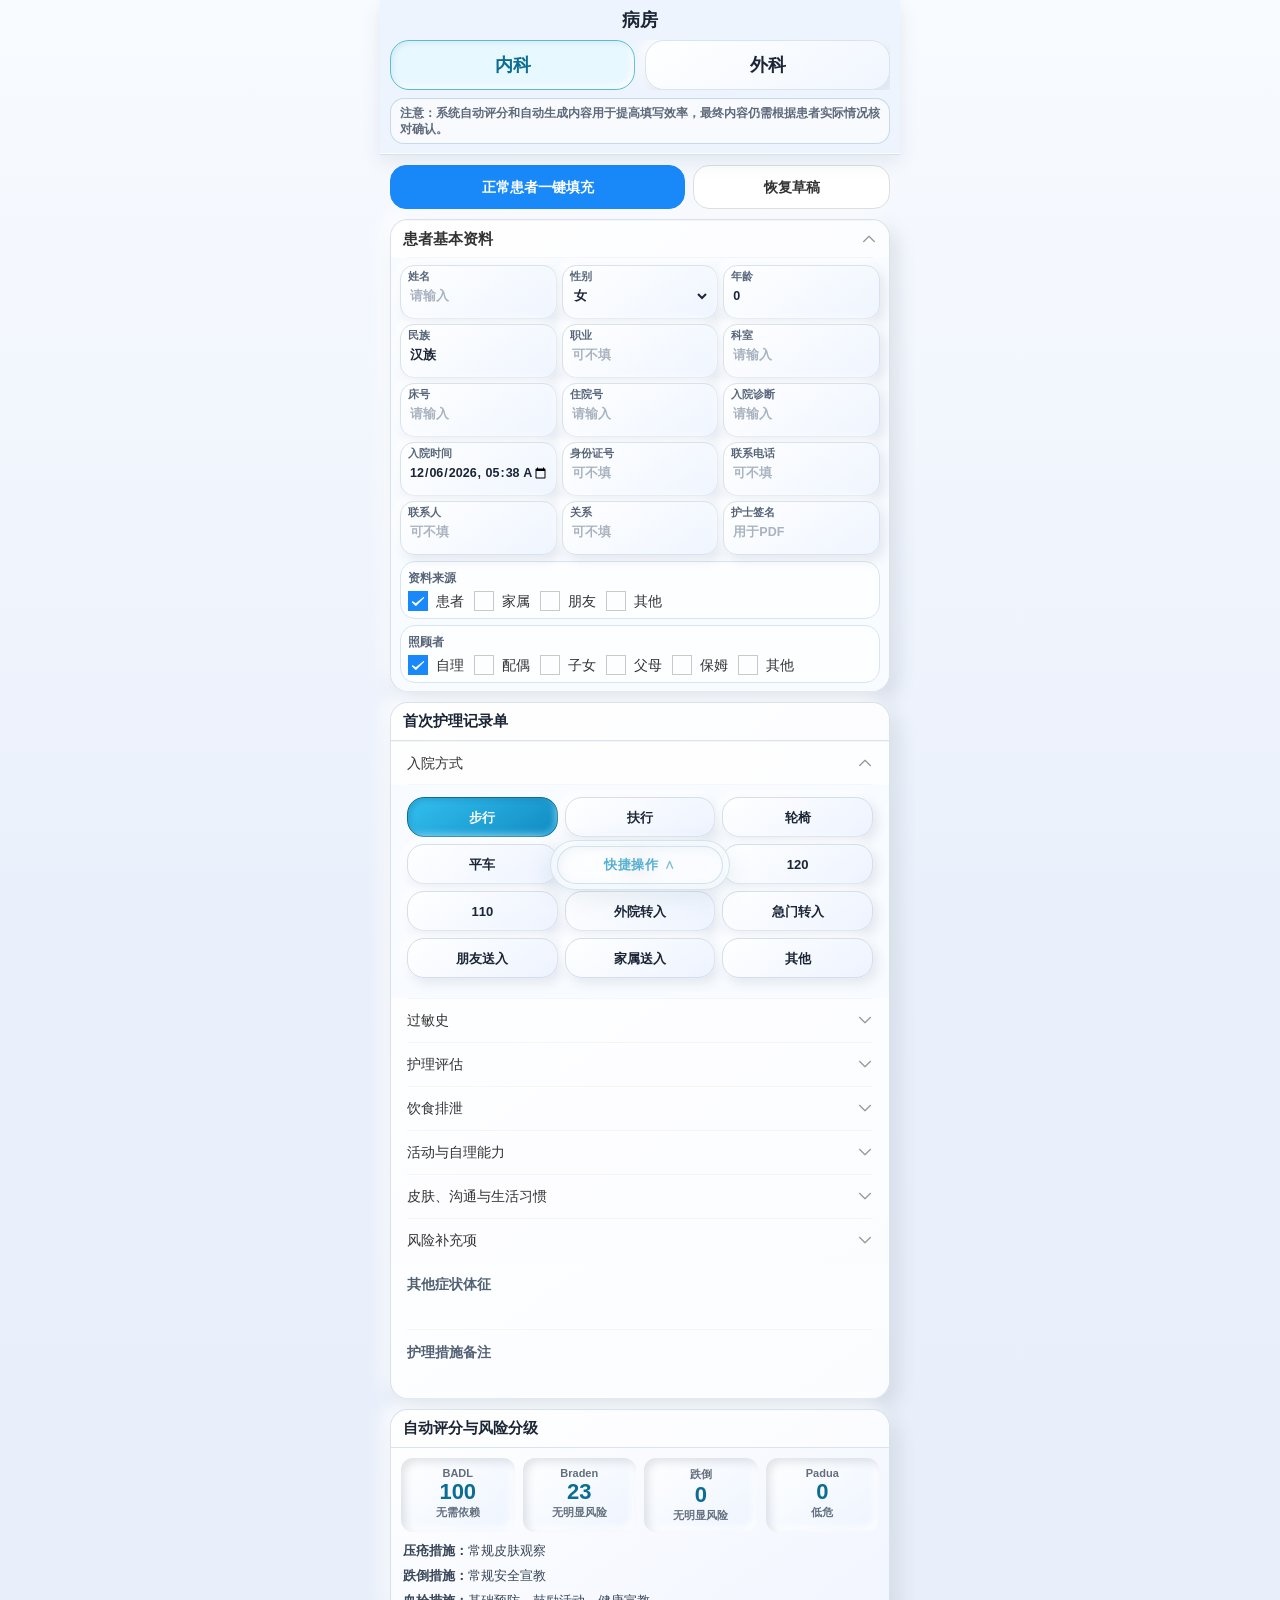
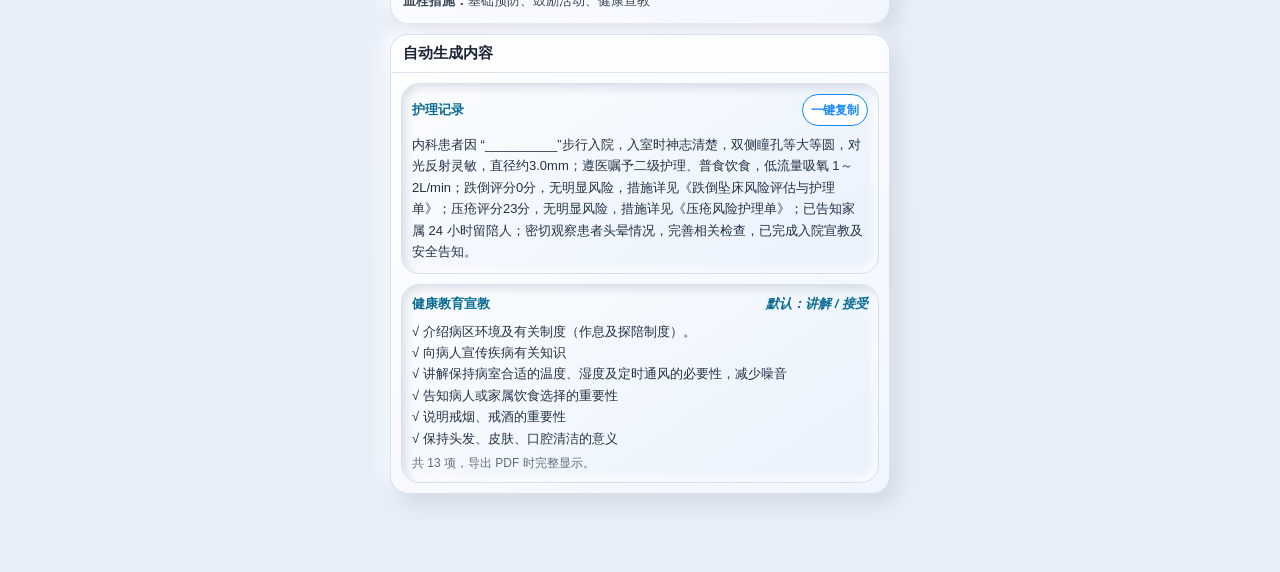
==== commit f944a9a1: "Add files via upload" ====
--- a/index.html
+++ b/index.html
@@ -7,34 +7,34 @@
   <link rel="icon" href="data:,">
   <title>病房</title>
   <style>
-:root,:host{--van-black: #000;--van-white: #fff;--van-gray-1: #f7f8fa;--van-gray-2: #f2f3f5;--van-gray-3: #ebedf0;--van-gray-4: #dcdee0;--van-gray-5: #c8c9cc;--van-gray-6: #969799;--van-gray-7: #646566;--van-gray-8: #323233;--van-red: #ee0a24;--van-blue: #1989fa;--van-orange: #ff976a;--van-orange-dark: #ed6a0c;--van-orange-light: #fffbe8;--van-green: #07c160;--van-gradient-red: linear-gradient(to right, #ff6034, #ee0a24);--van-gradient-orange: linear-gradient(to right, #ffd01e, #ff8917);--van-primary-color: var(--van-blue);--van-success-color: var(--van-green);--van-danger-color: var(--van-red);--van-warning-color: var(--van-orange);--van-text-color: var(--van-gray-8);--van-text-color-2: var(--van-gray-6);--van-text-color-3: var(--van-gray-5);--van-active-color: var(--van-gray-2);--van-active-opacity: .6;--van-disabled-opacity: .5;--van-background: var(--van-gray-1);--van-background-2: var(--van-white);--van-background-3: var(--van-white);--van-padding-base: 4px;--van-padding-xs: 8px;--van-padding-sm: 12px;--van-padding-md: 16px;--van-padding-lg: 24px;--van-padding-xl: 32px;--van-font-bold: 600;--van-font-size-xs: 10px;--van-font-size-sm: 12px;--van-font-size-md: 14px;--van-font-size-lg: 16px;--van-line-height-xs: 14px;--van-line-height-sm: 18px;--van-line-height-md: 20px;--van-line-height-lg: 22px;--van-base-font: -apple-system, BlinkMacSystemFont, "Helvetica Neue", Helvetica, Segoe UI, Arial, Roboto, "PingFang SC", "miui", "Hiragino Sans GB", "Microsoft Yahei", sans-serif;--van-price-font: avenir-heavy, "PingFang SC", helvetica neue, arial, sans-serif;--van-duration-base: .3s;--van-duration-fast: .2s;--van-ease-out: ease-out;--van-ease-in: ease-in;--van-border-color: var(--van-gray-3);--van-border-width: 1px;--van-radius-sm: 2px;--van-radius-md: 4px;--van-radius-lg: 8px;--van-radius-max: 999px}.van-theme-dark{--van-text-color: #f5f5f5;--van-text-color-2: #707070;--van-text-color-3: #4d4d4d;--van-border-color: #3a3a3c;--van-active-color: #3a3a3c;--van-background: #000;--van-background-2: #1c1c1e;--van-background-3: #37363b}html{-webkit-tap-highlight-color:transparent}body{margin:0;font-family:var(--van-base-font)}a{text-decoration:none}input,button,textarea{color:inherit;font:inherit}a:focus,input:focus,button:focus,textarea:focus,[class*=van-]:focus{outline:none}ol,ul{margin:0;padding:0;list-style:none}@keyframes van-slide-up-enter{0%{transform:translate3d(0,100%,0)}}@keyframes van-slide-up-leave{to{transform:translate3d(0,100%,0)}}@keyframes van-slide-down-enter{0%{transform:translate3d(0,-100%,0)}}@keyframes van-slide-down-leave{to{transform:translate3d(0,-100%,0)}}@keyframes van-slide-left-enter{0%{transform:translate3d(-100%,0,0)}}@keyframes van-slide-left-leave{to{transform:translate3d(-100%,0,0)}}@keyframes van-slide-right-enter{0%{transform:translate3d(100%,0,0)}}@keyframes van-slide-right-leave{to{transform:translate3d(100%,0,0)}}@keyframes van-fade-in{0%{opacity:0}to{opacity:1}}@keyframes van-fade-out{0%{opacity:1}to{opacity:0}}@keyframes van-rotate{0%{transform:rotate(0)}to{transform:rotate(360deg)}}.van-fade-enter-active{animation:var(--van-duration-base) van-fade-in both var(--van-ease-out)}.van-fade-leave-active{animation:var(--van-duration-base) van-fade-out both var(--van-ease-in)}.van-slide-up-enter-active{animation:van-slide-up-enter var(--van-duration-base) both var(--van-ease-out)}.van-slide-up-leave-active{animation:van-slide-up-leave var(--van-duration-base) both var(--van-ease-in)}.van-slide-down-enter-active{animation:van-slide-down-enter var(--van-duration-base) both var(--van-ease-out)}.van-slide-down-leave-active{animation:van-slide-down-leave var(--van-duration-base) both var(--van-ease-in)}.van-slide-left-enter-active{animation:van-slide-left-enter var(--van-duration-base) both var(--van-ease-out)}.van-slide-left-leave-active{animation:van-slide-left-leave var(--van-duration-base) both var(--van-ease-in)}.van-slide-right-enter-active{animation:van-slide-right-enter var(--van-duration-base) both var(--van-ease-out)}.van-slide-right-leave-active{animation:van-slide-right-leave var(--van-duration-base) both var(--van-ease-in)}.van-clearfix:after{display:table;clear:both;content:""}.van-ellipsis{overflow:hidden;white-space:nowrap;text-overflow:ellipsis}.van-multi-ellipsis--l2{display:-webkit-box;overflow:hidden;text-overflow:ellipsis;-webkit-line-clamp:2;line-break:anywhere;-webkit-box-orient:vertical}.van-multi-ellipsis--l3{display:-webkit-box;overflow:hidden;text-overflow:ellipsis;-webkit-line-clamp:3;line-break:anywhere;-webkit-box-orient:vertical}.van-safe-area-top{padding-top:constant(safe-area-inset-top);padding-top:env(safe-area-inset-top)}.van-safe-area-bottom{padding-bottom:constant(safe-area-inset-bottom);padding-bottom:env(safe-area-inset-bottom)}.van-haptics-feedback{cursor:pointer}.van-haptics-feedback:active{opacity:var(--van-active-opacity)}[class*=van-hairline]:after{position:absolute;box-sizing:border-box;content:" ";pointer-events:none;top:-50%;right:-50%;bottom:-50%;left:-50%;border:0 solid var(--van-border-color);transform:scale(.5)}.van-hairline,.van-hairline--top,.van-hairline--left,.van-hairline--right,.van-hairline--bottom,.van-hairline--surround,.van-hairline--top-bottom{position:relative}.van-hairline--top:after{border-top-width:var(--van-border-width)}.van-hairline--left:after{border-left-width:var(--van-border-width)}.van-hairline--right:after{border-right-width:var(--van-border-width)}.van-hairline--bottom:after{border-bottom-width:var(--van-border-width)}.van-hairline--top-bottom:after,.van-hairline-unset--top-bottom:after{border-width:var(--van-border-width) 0}.van-hairline--surround:after{border-width:var(--van-border-width)}:root,:host{--van-action-bar-background: var(--van-background-2);--van-action-bar-height: 50px}.van-action-bar{position:fixed;right:0;bottom:0;left:0;display:flex;align-items:center;box-sizing:content-box;height:var(--van-action-bar-height);background:var(--van-action-bar-background)}:root,:host{--van-badge-size: 16px;--van-badge-color: var(--van-white);--van-badge-padding: 0 3px;--van-badge-font-size: var(--van-font-size-sm);--van-badge-font-weight: var(--van-font-bold);--van-badge-border-width: var(--van-border-width);--van-badge-background: var(--van-danger-color);--van-badge-dot-color: var(--van-danger-color);--van-badge-dot-size: 8px;--van-badge-font: -apple-system-font, helvetica neue, arial, sans-serif}.van-badge{display:inline-block;box-sizing:border-box;min-width:var(--van-badge-size);padding:var(--van-badge-padding);color:var(--van-badge-color);font-weight:var(--van-badge-font-weight);font-size:var(--van-badge-font-size);font-family:var(--van-badge-font);line-height:1.2;text-align:center;background:var(--van-badge-background);border:var(--van-badge-border-width) solid var(--van-background-2);border-radius:var(--van-radius-max)}.van-badge--fixed{position:absolute;transform-origin:100%}.van-badge--top-left{top:0;left:0;transform:translate(-50%,-50%)}.van-badge--top-right{top:0;right:0;transform:translate(50%,-50%)}.van-badge--bottom-left{bottom:0;left:0;transform:translate(-50%,50%)}.van-badge--bottom-right{bottom:0;right:0;transform:translate(50%,50%)}.van-badge--dot{width:var(--van-badge-dot-size);min-width:0;height:var(--van-badge-dot-size);background:var(--van-badge-dot-color);border-radius:100%;border:none;padding:0}.van-badge__wrapper{position:relative;display:inline-block}.van-icon{position:relative;display:inline-block;font:14px/1 vant-icon;font:normal normal normal 14px/1 var(--van-icon-font-family, "vant-icon");font-size:inherit;text-rendering:auto;-webkit-font-smoothing:antialiased}.van-icon:before{display:inline-block}.van-icon-arrow-double-left:before{content:""}.van-icon-arrow-double-right:before{content:""}.van-icon-contact:before{content:""}.van-icon-notes:before{content:""}.van-icon-records:before{content:""}.van-icon-cash-back-record:before{content:""}.van-icon-newspaper:before{content:""}.van-icon-discount:before{content:""}.van-icon-completed:before{content:""}.van-icon-user:before{content:""}.van-icon-description:before{content:""}.van-icon-list-switch:before{content:""}.van-icon-list-switching:before{content:""}.van-icon-link-o:before{content:""}.van-icon-miniprogram-o:before{content:""}.van-icon-qq:before{content:""}.van-icon-wechat-moments:before{content:""}.van-icon-weibo:before{content:""}.van-icon-cash-o:before{content:""}.van-icon-guide-o:before{content:""}.van-icon-invitation:before{content:""}.van-icon-shield-o:before{content:""}.van-icon-exchange:before{content:""}.van-icon-eye:before{content:""}.van-icon-enlarge:before{content:""}.van-icon-expand-o:before{content:""}.van-icon-eye-o:before{content:""}.van-icon-expand:before{content:""}.van-icon-filter-o:before{content:""}.van-icon-fire:before{content:""}.van-icon-fail:before{content:""}.van-icon-failure:before{content:""}.van-icon-fire-o:before{content:""}.van-icon-flag-o:before{content:""}.van-icon-font:before{content:""}.van-icon-font-o:before{content:""}.van-icon-gem-o:before{content:""}.van-icon-flower-o:before{content:""}.van-icon-gem:before{content:""}.van-icon-gift-card:before{content:""}.van-icon-friends:before{content:""}.van-icon-friends-o:before{content:""}.van-icon-gold-coin:before{content:""}.van-icon-gold-coin-o:before{content:""}.van-icon-good-job-o:before{content:""}.van-icon-gift:before{content:""}.van-icon-gift-o:before{content:""}.van-icon-gift-card-o:before{content:""}.van-icon-good-job:before{content:""}.van-icon-home-o:before{content:""}.van-icon-goods-collect:before{content:""}.van-icon-graphic:before{content:""}.van-icon-goods-collect-o:before{content:""}.van-icon-hot-o:before{content:""}.van-icon-info:before{content:""}.van-icon-hotel-o:before{content:""}.van-icon-info-o:before{content:""}.van-icon-hot-sale-o:before{content:""}.van-icon-hot:before{content:""}.van-icon-like:before{content:""}.van-icon-idcard:before{content:""}.van-icon-like-o:before{content:""}.van-icon-hot-sale:before{content:""}.van-icon-location-o:before{content:""}.van-icon-location:before{content:""}.van-icon-label:before{content:""}.van-icon-lock:before{content:""}.van-icon-label-o:before{content:""}.van-icon-map-marked:before{content:""}.van-icon-logistics:before{content:""}.van-icon-manager:before{content:""}.van-icon-more:before{content:""}.van-icon-live:before{content:""}.van-icon-manager-o:before{content:""}.van-icon-medal:before{content:""}.van-icon-more-o:before{content:""}.van-icon-music-o:before{content:""}.van-icon-music:before{content:""}.van-icon-new-arrival-o:before{content:""}.van-icon-medal-o:before{content:""}.van-icon-new-o:before{content:""}.van-icon-free-postage:before{content:""}.van-icon-newspaper-o:before{content:""}.van-icon-new-arrival:before{content:""}.van-icon-minus:before{content:""}.van-icon-orders-o:before{content:""}.van-icon-new:before{content:""}.van-icon-paid:before{content:""}.van-icon-notes-o:before{content:""}.van-icon-other-pay:before{content:""}.van-icon-pause-circle:before{content:""}.van-icon-pause:before{content:""}.van-icon-pause-circle-o:before{content:""}.van-icon-peer-pay:before{content:""}.van-icon-pending-payment:before{content:""}.van-icon-passed:before{content:""}.van-icon-plus:before{content:""}.van-icon-phone-circle-o:before{content:""}.van-icon-phone-o:before{content:""}.van-icon-printer:before{content:""}.van-icon-photo-fail:before{content:""}.van-icon-phone:before{content:""}.van-icon-photo-o:before{content:""}.van-icon-play-circle:before{content:""}.van-icon-play:before{content:""}.van-icon-phone-circle:before{content:""}.van-icon-point-gift-o:before{content:""}.van-icon-point-gift:before{content:""}.van-icon-play-circle-o:before{content:""}.van-icon-shrink:before{content:""}.van-icon-photo:before{content:""}.van-icon-qr:before{content:""}.van-icon-qr-invalid:before{content:""}.van-icon-question-o:before{content:""}.van-icon-revoke:before{content:""}.van-icon-replay:before{content:""}.van-icon-service:before{content:""}.van-icon-question:before{content:""}.van-icon-search:before{content:""}.van-icon-refund-o:before{content:""}.van-icon-service-o:before{content:""}.van-icon-scan:before{content:""}.van-icon-share:before{content:""}.van-icon-send-gift-o:before{content:""}.van-icon-share-o:before{content:""}.van-icon-setting:before{content:""}.van-icon-points:before{content:""}.van-icon-photograph:before{content:""}.van-icon-shop:before{content:""}.van-icon-shop-o:before{content:""}.van-icon-shop-collect-o:before{content:""}.van-icon-shop-collect:before{content:""}.van-icon-smile:before{content:""}.van-icon-shopping-cart-o:before{content:""}.van-icon-sign:before{content:""}.van-icon-sort:before{content:""}.van-icon-star-o:before{content:""}.van-icon-smile-comment-o:before{content:""}.van-icon-stop:before{content:""}.van-icon-stop-circle-o:before{content:""}.van-icon-smile-o:before{content:""}.van-icon-star:before{content:""}.van-icon-success:before{content:""}.van-icon-stop-circle:before{content:""}.van-icon-records-o:before{content:""}.van-icon-shopping-cart:before{content:""}.van-icon-tosend:before{content:""}.van-icon-todo-list:before{content:""}.van-icon-thumb-circle-o:before{content:""}.van-icon-thumb-circle:before{content:""}.van-icon-umbrella-circle:before{content:""}.van-icon-underway:before{content:""}.van-icon-upgrade:before{content:""}.van-icon-todo-list-o:before{content:""}.van-icon-tv-o:before{content:""}.van-icon-underway-o:before{content:""}.van-icon-user-o:before{content:""}.van-icon-vip-card-o:before{content:""}.van-icon-vip-card:before{content:""}.van-icon-send-gift:before{content:""}.van-icon-wap-home:before{content:""}.van-icon-wap-nav:before{content:""}.van-icon-volume-o:before{content:""}.van-icon-video:before{content:""}.van-icon-wap-home-o:before{content:""}.van-icon-volume:before{content:""}.van-icon-warning:before{content:""}.van-icon-weapp-nav:before{content:""}.van-icon-wechat-pay:before{content:""}.van-icon-warning-o:before{content:""}.van-icon-wechat:before{content:""}.van-icon-setting-o:before{content:""}.van-icon-youzan-shield:before{content:""}.van-icon-warn-o:before{content:""}.van-icon-smile-comment:before{content:""}.van-icon-user-circle-o:before{content:""}.van-icon-video-o:before{content:""}.van-icon-add-square:before{content:""}.van-icon-add:before{content:""}.van-icon-arrow-down:before{content:""}.van-icon-arrow-up:before{content:""}.van-icon-arrow:before{content:""}.van-icon-after-sale:before{content:""}.van-icon-add-o:before{content:""}.van-icon-alipay:before{content:""}.van-icon-ascending:before{content:""}.van-icon-apps-o:before{content:""}.van-icon-aim:before{content:""}.van-icon-award:before{content:""}.van-icon-arrow-left:before{content:""}.van-icon-award-o:before{content:""}.van-icon-audio:before{content:""}.van-icon-bag-o:before{content:""}.van-icon-balance-list:before{content:""}.van-icon-back-top:before{content:""}.van-icon-bag:before{content:""}.van-icon-balance-pay:before{content:""}.van-icon-balance-o:before{content:""}.van-icon-bar-chart-o:before{content:""}.van-icon-bars:before{content:""}.van-icon-balance-list-o:before{content:""}.van-icon-birthday-cake-o:before{content:""}.van-icon-bookmark:before{content:""}.van-icon-bill:before{content:""}.van-icon-bell:before{content:""}.van-icon-browsing-history-o:before{content:""}.van-icon-browsing-history:before{content:""}.van-icon-bookmark-o:before{content:""}.van-icon-bulb-o:before{content:""}.van-icon-bullhorn-o:before{content:""}.van-icon-bill-o:before{content:""}.van-icon-calendar-o:before{content:""}.van-icon-brush-o:before{content:""}.van-icon-card:before{content:""}.van-icon-cart-o:before{content:""}.van-icon-cart-circle:before{content:""}.van-icon-cart-circle-o:before{content:""}.van-icon-cart:before{content:""}.van-icon-cash-on-deliver:before{content:""}.van-icon-cash-back-record-o:before{content:""}.van-icon-cashier-o:before{content:""}.van-icon-chart-trending-o:before{content:""}.van-icon-certificate:before{content:""}.van-icon-chat:before{content:""}.van-icon-clear:before{content:""}.van-icon-chat-o:before{content:""}.van-icon-checked:before{content:""}.van-icon-clock:before{content:""}.van-icon-clock-o:before{content:""}.van-icon-close:before{content:""}.van-icon-closed-eye:before{content:""}.van-icon-circle:before{content:""}.van-icon-cluster-o:before{content:""}.van-icon-column:before{content:""}.van-icon-comment-circle-o:before{content:""}.van-icon-cluster:before{content:""}.van-icon-comment:before{content:""}.van-icon-comment-o:before{content:""}.van-icon-comment-circle:before{content:""}.van-icon-completed-o:before{content:""}.van-icon-credit-pay:before{content:""}.van-icon-coupon:before{content:""}.van-icon-debit-pay:before{content:""}.van-icon-coupon-o:before{content:""}.van-icon-contact-o:before{content:""}.van-icon-descending:before{content:""}.van-icon-desktop-o:before{content:""}.van-icon-diamond-o:before{content:""}.van-icon-description-o:before{content:""}.van-icon-delete:before{content:""}.van-icon-diamond:before{content:""}.van-icon-delete-o:before{content:""}.van-icon-cross:before{content:""}.van-icon-edit:before{content:""}.van-icon-ellipsis:before{content:""}.van-icon-down:before{content:""}.van-icon-discount-o:before{content:""}.van-icon-ecard-pay:before{content:""}.van-icon-envelop-o:before{content:""}@font-face{font-weight:400;font-family:vant-icon;font-style:normal;font-display:auto;src:url([data-uri]) format("woff2"),url(//at.alicdn.com/t/c/font_2553510_ciljc7axaw7.woff?t=1705587463221) format("woff")}.van-icon__image{display:block;width:1em;height:1em;object-fit:contain}:root,:host{--van-skeleton-image-size: 96px;--van-skeleton-image-radius: 24px}.van-skeleton-image{display:flex;width:var(--van-skeleton-image-size);height:var(--van-skeleton-image-size);align-items:center;justify-content:center;background:var(--van-active-color)}.van-skeleton-image--round{border-radius:var(--van-skeleton-image-radius)}.van-skeleton-image__icon{width:calc(var(--van-skeleton-image-size) / 2);height:calc(var(--van-skeleton-image-size) / 2);font-size:calc(var(--van-skeleton-image-size) / 2);color:var(--van-gray-5)}:root,:host{--van-rate-icon-size: 20px;--van-rate-icon-gutter: var(--van-padding-base);--van-rate-icon-void-color: var(--van-gray-5);--van-rate-icon-full-color: var(--van-danger-color);--van-rate-icon-disabled-color: var(--van-gray-5)}.van-rate{display:inline-flex;cursor:pointer;-webkit-user-select:none;user-select:none;flex-wrap:wrap}.van-rate__item{position:relative}.van-rate__item:not(:last-child){padding-right:var(--van-rate-icon-gutter)}.van-rate__icon{display:block;width:1em;color:var(--van-rate-icon-void-color);font-size:var(--van-rate-icon-size)}.van-rate__icon--half{position:absolute;top:0;left:0;overflow:hidden;pointer-events:none}.van-rate__icon--full{color:var(--van-rate-icon-full-color)}.van-rate__icon--disabled{color:var(--van-rate-icon-disabled-color)}.van-rate--disabled{cursor:not-allowed}.van-rate--readonly{cursor:default}:root,:host{--van-notice-bar-height: 40px;--van-notice-bar-padding: 0 var(--van-padding-md);--van-notice-bar-wrapable-padding: var(--van-padding-xs) var(--van-padding-md);--van-notice-bar-text-color: var(--van-orange-dark);--van-notice-bar-font-size: var(--van-font-size-md);--van-notice-bar-line-height: 24px;--van-notice-bar-background: var(--van-orange-light);--van-notice-bar-icon-size: 16px;--van-notice-bar-icon-min-width: 24px}.van-notice-bar{position:relative;display:flex;align-items:center;height:var(--van-notice-bar-height);padding:var(--van-notice-bar-padding);color:var(--van-notice-bar-text-color);font-size:var(--van-notice-bar-font-size);line-height:var(--van-notice-bar-line-height);background:var(--van-notice-bar-background)}.van-notice-bar__left-icon,.van-notice-bar__right-icon{min-width:var(--van-notice-bar-icon-min-width);font-size:var(--van-notice-bar-icon-size)}.van-notice-bar__right-icon{text-align:right;cursor:pointer}.van-notice-bar__wrap{position:relative;display:flex;flex:1;align-items:center;height:100%;overflow:hidden}.van-notice-bar__content{position:absolute;white-space:nowrap;transition-timing-function:linear}.van-notice-bar__content.van-ellipsis{max-width:100%}.van-notice-bar--wrapable{height:auto;padding:var(--van-notice-bar-wrapable-padding)}.van-notice-bar--wrapable .van-notice-bar__wrap{height:auto}.van-notice-bar--wrapable .van-notice-bar__content{position:relative;white-space:normal;word-wrap:break-word}:root,:host{--van-nav-bar-height: 46px;--van-nav-bar-background: var(--van-background-2);--van-nav-bar-arrow-size: 16px;--van-nav-bar-icon-color: var(--van-primary-color);--van-nav-bar-text-color: var(--van-primary-color);--van-nav-bar-title-font-size: var(--van-font-size-lg);--van-nav-bar-title-text-color: var(--van-text-color);--van-nav-bar-z-index: 1;--van-nav-bar-disabled-opacity: var(--van-disabled-opacity)}.van-nav-bar{position:relative;z-index:var(--van-nav-bar-z-index);line-height:var(--van-line-height-lg);text-align:center;background:var(--van-nav-bar-background);-webkit-user-select:none;user-select:none}.van-nav-bar--fixed{position:fixed;top:0;left:0;width:100%}.van-nav-bar--safe-area-inset-top{padding-top:constant(safe-area-inset-top);padding-top:env(safe-area-inset-top)}.van-nav-bar .van-icon{color:var(--van-nav-bar-icon-color)}.van-nav-bar__content{position:relative;display:flex;align-items:center;height:var(--van-nav-bar-height)}.van-nav-bar__arrow{margin-right:var(--van-padding-base);font-size:var(--van-nav-bar-arrow-size)}.van-nav-bar__title{max-width:60%;margin:0 auto;color:var(--van-nav-bar-title-text-color);font-weight:var(--van-font-bold);font-size:var(--van-nav-bar-title-font-size)}.van-nav-bar__left,.van-nav-bar__right{position:absolute;top:0;bottom:0;display:flex;align-items:center;padding:0 var(--van-padding-md);font-size:var(--van-font-size-md)}.van-nav-bar__left--disabled,.van-nav-bar__right--disabled{cursor:not-allowed;opacity:var(--van-nav-bar-disabled-opacity)}.van-nav-bar__left{left:0}.van-nav-bar__right{right:0}.van-nav-bar__text{color:var(--van-nav-bar-text-color)}:root,:host{--van-floating-bubble-size: 48px;--van-floating-bubble-initial-gap: 24px;--van-floating-bubble-icon-size: 28px;--van-floating-bubble-background: var(--van-primary-color);--van-floating-bubble-color: var(--van-background-2);--van-floating-bubble-z-index: 999;--van-floating-bubble-border-radius: var(--van-radius-max)}.van-floating-bubble{position:fixed;left:0;top:0;right:var(--van-floating-bubble-initial-gap);bottom:var(--van-floating-bubble-initial-gap);width:var(--van-floating-bubble-size);height:var(--van-floating-bubble-size);box-sizing:border-box;display:flex;justify-content:center;align-items:center;overflow:hidden;cursor:pointer;-webkit-user-select:none;user-select:none;touch-action:none;background:var(--van-floating-bubble-background);color:var(--van-floating-bubble-color);border-radius:var(--van-floating-bubble-border-radius);z-index:var(--van-floating-bubble-z-index);transition:transform var(--van-duration-base)}.van-floating-bubble:active{opacity:.8}.van-floating-bubble__icon{font-size:var(--van-floating-bubble-icon-size)}:root,:host{--van-image-placeholder-text-color: var(--van-text-color-2);--van-image-placeholder-font-size: var(--van-font-size-md);--van-image-placeholder-background: var(--van-background);--van-image-loading-icon-size: 32px;--van-image-loading-icon-color: var(--van-gray-4);--van-image-error-icon-size: 32px;--van-image-error-icon-color: var(--van-gray-4)}.van-image{position:relative;display:inline-block}.van-image--round{overflow:hidden;border-radius:var(--van-radius-max)}.van-image--round .van-image__img{border-radius:inherit}.van-image--block{display:block}.van-image__img,.van-image__error,.van-image__loading{display:block;width:100%;height:100%}.van-image__error,.van-image__loading{position:absolute;top:0;left:0;display:flex;flex-direction:column;align-items:center;justify-content:center;color:var(--van-image-placeholder-text-color);font-size:var(--van-image-placeholder-font-size);background:var(--van-image-placeholder-background)}.van-image__loading-icon{color:var(--van-image-loading-icon-color);font-size:var(--van-image-loading-icon-size)}.van-image__error-icon{color:var(--van-image-error-icon-color);font-size:var(--van-image-error-icon-size)}:root,:host{--van-back-top-size: 40px;--van-back-top-right: 30px;--van-back-top-bottom: 40px;--van-back-top-z-index: 100;--van-back-top-icon-size: 20px;--van-back-top-text-color: #fff;--van-back-top-background: var(--van-blue)}.van-back-top{position:fixed;display:flex;align-items:center;justify-content:center;width:var(--van-back-top-size);height:var(--van-back-top-size);right:var(--van-back-top-right);bottom:var(--van-back-top-bottom);z-index:var(--van-back-top-z-index);cursor:pointer;color:var(--van-back-top-text-color);border-radius:var(--van-radius-max);box-shadow:0 2px 8px #0000001f;transform:scale(0);transition:var(--van-duration-base) cubic-bezier(.25,.8,.5,1);background-color:var(--van-back-top-background)}.van-back-top:active{opacity:var(--van-active-opacity)}.van-back-top__placeholder{display:none}.van-back-top--active{transform:scale(1)}.van-back-top__icon{font-size:var(--van-back-top-icon-size);font-weight:var(--van-font-bold)}:root,:host{--van-tag-padding: 0 var(--van-padding-base);--van-tag-text-color: var(--van-white);--van-tag-font-size: var(--van-font-size-sm);--van-tag-radius: 2px;--van-tag-line-height: 16px;--van-tag-medium-padding: 2px 6px;--van-tag-large-padding: var(--van-padding-base) var(--van-padding-xs);--van-tag-large-radius: var(--van-radius-md);--van-tag-large-font-size: var(--van-font-size-md);--van-tag-round-radius: var(--van-radius-max);--van-tag-danger-color: var(--van-danger-color);--van-tag-primary-color: var(--van-primary-color);--van-tag-success-color: var(--van-success-color);--van-tag-warning-color: var(--van-warning-color);--van-tag-default-color: var(--van-gray-6);--van-tag-plain-background: var(--van-background-2)}.van-tag{position:relative;display:inline-flex;align-items:center;padding:var(--van-tag-padding);color:var(--van-tag-text-color);font-size:var(--van-tag-font-size);line-height:var(--van-tag-line-height);border-radius:var(--van-tag-radius)}.van-tag--default{background:var(--van-tag-default-color)}.van-tag--default.van-tag--plain{color:var(--van-tag-default-color)}.van-tag--danger{background:var(--van-tag-danger-color)}.van-tag--danger.van-tag--plain{color:var(--van-tag-danger-color)}.van-tag--primary{background:var(--van-tag-primary-color)}.van-tag--primary.van-tag--plain{color:var(--van-tag-primary-color)}.van-tag--success{background:var(--van-tag-success-color)}.van-tag--success.van-tag--plain{color:var(--van-tag-success-color)}.van-tag--warning{background:var(--van-tag-warning-color)}.van-tag--warning.van-tag--plain{color:var(--van-tag-warning-color)}.van-tag--plain{background:var(--van-tag-plain-background);border-color:currentColor}.van-tag--plain:before{position:absolute;top:0;right:0;bottom:0;left:0;border:1px solid;border-color:inherit;border-radius:inherit;content:"";pointer-events:none}.van-tag--medium{padding:var(--van-tag-medium-padding)}.van-tag--large{padding:var(--van-tag-large-padding);font-size:var(--van-tag-large-font-size);border-radius:var(--van-tag-large-radius)}.van-tag--mark{border-radius:0 var(--van-tag-round-radius) var(--van-tag-round-radius) 0}.van-tag--mark:after{display:block;width:2px;content:""}.van-tag--round{border-radius:var(--van-tag-round-radius)}.van-tag__close{margin-left:2px}:root,:host{--van-card-padding: var(--van-padding-xs) var(--van-padding-md);--van-card-font-size: var(--van-font-size-sm);--van-card-text-color: var(--van-text-color);--van-card-background: var(--van-background);--van-card-thumb-size: 88px;--van-card-thumb-radius: var(--van-radius-lg);--van-card-title-line-height: 16px;--van-card-desc-color: var(--van-text-color-2);--van-card-desc-line-height: var(--van-line-height-md);--van-card-price-color: var(--van-text-color);--van-card-origin-price-color: var(--van-text-color-2);--van-card-num-color: var(--van-text-color-2);--van-card-origin-price-font-size: var(--van-font-size-xs);--van-card-price-font-size: var(--van-font-size-sm);--van-card-price-integer-font-size: var(--van-font-size-lg);--van-card-price-font: var(--van-price-font)}.van-card{position:relative;box-sizing:border-box;padding:var(--van-card-padding);color:var(--van-card-text-color);font-size:var(--van-card-font-size);background:var(--van-card-background)}.van-card:not(:first-child){margin-top:var(--van-padding-xs)}.van-card__header{display:flex}.van-card__thumb{position:relative;flex:none;width:var(--van-card-thumb-size);height:var(--van-card-thumb-size);margin-right:var(--van-padding-xs)}.van-card__thumb img{border-radius:var(--van-card-thumb-radius)}.van-card__content{position:relative;display:flex;flex:1;flex-direction:column;justify-content:space-between;min-width:0;min-height:var(--van-card-thumb-size)}.van-card__content--centered{justify-content:center}.van-card__title,.van-card__desc{word-wrap:break-word}.van-card__title{max-height:32px;font-weight:var(--van-font-bold);line-height:var(--van-card-title-line-height)}.van-card__desc{max-height:var(--van-card-desc-line-height);color:var(--van-card-desc-color);line-height:var(--van-card-desc-line-height)}.van-card__bottom{line-height:var(--van-line-height-md)}.van-card__price{display:inline-block;color:var(--van-card-price-color);font-weight:var(--van-font-bold);font-size:var(--van-card-price-font-size)}.van-card__price-integer{font-size:var(--van-card-price-integer-font-size);font-family:var(--van-card-price-font)}.van-card__price-decimal{font-family:var(--van-card-price-font)}.van-card__origin-price{display:inline-block;margin-left:5px;color:var(--van-card-origin-price-color);font-size:var(--van-card-origin-price-font-size);text-decoration:line-through}.van-card__num{float:right;color:var(--van-card-num-color)}.van-card__tag{position:absolute;top:2px;left:0}.van-card__footer{flex:none;text-align:right}.van-card__footer .van-button{margin-left:5px}:root,:host{--van-cell-font-size: var(--van-font-size-md);--van-cell-line-height: 24px;--van-cell-vertical-padding: 10px;--van-cell-horizontal-padding: var(--van-padding-md);--van-cell-text-color: var(--van-text-color);--van-cell-background: var(--van-background-2);--van-cell-border-color: var(--van-border-color);--van-cell-active-color: var(--van-active-color);--van-cell-required-color: var(--van-danger-color);--van-cell-label-color: var(--van-text-color-2);--van-cell-label-font-size: var(--van-font-size-sm);--van-cell-label-line-height: var(--van-line-height-sm);--van-cell-label-margin-top: var(--van-padding-base);--van-cell-value-color: var(--van-text-color-2);--van-cell-value-font-size: inherit;--van-cell-icon-size: 16px;--van-cell-right-icon-color: var(--van-gray-6);--van-cell-large-vertical-padding: var(--van-padding-sm);--van-cell-large-title-font-size: var(--van-font-size-lg);--van-cell-large-label-font-size: var(--van-font-size-md);--van-cell-large-value-font-size: inherit}.van-cell{position:relative;display:flex;box-sizing:border-box;width:100%;padding:var(--van-cell-vertical-padding) var(--van-cell-horizontal-padding);overflow:hidden;color:var(--van-cell-text-color);font-size:var(--van-cell-font-size);line-height:var(--van-cell-line-height);background:var(--van-cell-background)}.van-cell:after{position:absolute;box-sizing:border-box;content:" ";pointer-events:none;right:var(--van-padding-md);bottom:0;left:var(--van-padding-md);border-bottom:1px solid var(--van-cell-border-color);transform:scaleY(.5)}.van-cell:last-child:after,.van-cell--borderless:after{display:none}.van-cell__label{margin-top:var(--van-cell-label-margin-top);color:var(--van-cell-label-color);font-size:var(--van-cell-label-font-size);line-height:var(--van-cell-label-line-height)}.van-cell__title,.van-cell__value{flex:1}.van-cell__value{position:relative;overflow:hidden;color:var(--van-cell-value-color);font-size:var(--van-cell-value-font-size);text-align:right;vertical-align:middle;word-wrap:break-word}.van-cell__left-icon,.van-cell__right-icon{height:var(--van-cell-line-height);font-size:var(--van-cell-icon-size);line-height:var(--van-cell-line-height)}.van-cell__left-icon{margin-right:var(--van-padding-base)}.van-cell__right-icon{margin-left:var(--van-padding-base);color:var(--van-cell-right-icon-color)}.van-cell--clickable{cursor:pointer}.van-cell--clickable:active{background-color:var(--van-cell-active-color)}.van-cell--required{overflow:visible}.van-cell--required:before{position:absolute;left:var(--van-padding-xs);color:var(--van-cell-required-color);font-size:var(--van-cell-font-size);content:"*"}.van-cell--center{align-items:center}.van-cell--large{padding-top:var(--van-cell-large-vertical-padding);padding-bottom:var(--van-cell-large-vertical-padding)}.van-cell--large .van-cell__title{font-size:var(--van-cell-large-title-font-size)}.van-cell--large .van-cell__label{font-size:var(--van-cell-large-label-font-size)}.van-cell--large .van-cell__value{font-size:var(--van-cell-large-value-font-size)}:root,:host{--van-coupon-cell-selected-text-color: var(--van-text-color)}.van-coupon-cell__value--selected{color:var(--van-coupon-cell-selected-text-color)}:root,:host{--van-contact-card-padding: var(--van-padding-md);--van-contact-card-add-icon-size: 40px;--van-contact-card-add-icon-color: var(--van-primary-color);--van-contact-card-title-line-height: var(--van-line-height-md)}.van-contact-card{padding:var(--van-contact-card-padding)}.van-contact-card__title{margin-left:5px;line-height:var(--van-contact-card-title-line-height)}.van-contact-card--add .van-contact-card__value{line-height:var(--van-contact-card-add-icon-size)}.van-contact-card--add .van-cell__left-icon{color:var(--van-contact-card-add-icon-color);font-size:var(--van-contact-card-add-icon-size)}.van-contact-card:before{position:absolute;right:0;bottom:0;left:0;height:2px;background:repeating-linear-gradient(-45deg,var(--van-warning-color) 0,var(--van-warning-color) 20%,transparent 0,transparent 25%,var(--van-primary-color) 0,var(--van-primary-color) 45%,transparent 0,transparent 50%);background-size:80px;content:""}:root,:host{--van-collapse-item-duration: var(--van-duration-base);--van-collapse-item-content-padding: var(--van-padding-sm) var(--van-padding-md);--van-collapse-item-content-font-size: var(--van-font-size-md);--van-collapse-item-content-line-height: 1.5;--van-collapse-item-content-text-color: var(--van-text-color-2);--van-collapse-item-content-background: var(--van-background-2);--van-collapse-item-title-disabled-color: var(--van-text-color-3)}.van-collapse-item{position:relative}.van-collapse-item--border:after{position:absolute;box-sizing:border-box;content:" ";pointer-events:none;top:0;right:var(--van-padding-md);left:var(--van-padding-md);border-top:1px solid var(--van-border-color);transform:scaleY(.5)}.van-collapse-item__title .van-cell__right-icon:before{transform:rotate(90deg) translateZ(0);transition:transform var(--van-collapse-item-duration)}.van-collapse-item__title:after{right:var(--van-padding-md);display:none}.van-collapse-item__title--expanded .van-cell__right-icon:before{transform:rotate(-90deg)}.van-collapse-item__title--expanded:after{display:block}.van-collapse-item__title--borderless:after{display:none}.van-collapse-item__title--disabled{cursor:not-allowed}.van-collapse-item__title--disabled,.van-collapse-item__title--disabled .van-cell__right-icon{color:var(--van-collapse-item-title-disabled-color)}.van-collapse-item__wrapper{overflow:hidden;transition:height var(--van-collapse-item-duration) ease-in-out;will-change:height}.van-collapse-item__content{padding:var(--van-collapse-item-content-padding);color:var(--van-collapse-item-content-text-color);font-size:var(--van-collapse-item-content-font-size);line-height:var(--van-collapse-item-content-line-height);background:var(--van-collapse-item-content-background)}:root,:host{--van-field-label-width: 6.2em;--van-field-label-color: var(--van-text-color);--van-field-label-margin-right: var(--van-padding-sm);--van-field-input-text-color: var(--van-text-color);--van-field-input-error-text-color: var(--van-danger-color);--van-field-input-disabled-text-color: var(--van-text-color-3);--van-field-placeholder-text-color: var(--van-text-color-3);--van-field-icon-size: 18px;--van-field-clear-icon-size: 18px;--van-field-clear-icon-color: var(--van-gray-5);--van-field-right-icon-color: var(--van-gray-6);--van-field-error-message-color: var(--van-danger-color);--van-field-error-message-font-size: 12px;--van-field-text-area-min-height: 60px;--van-field-word-limit-color: var(--van-gray-7);--van-field-word-limit-font-size: var(--van-font-size-sm);--van-field-word-limit-line-height: 16px;--van-field-disabled-text-color: var(--van-text-color-3);--van-field-required-mark-color: var(--van-red)}.van-field{flex-wrap:wrap}.van-field__label{flex:none;box-sizing:border-box;width:var(--van-field-label-width);margin-right:var(--van-field-label-margin-right);color:var(--van-field-label-color);text-align:left;word-wrap:break-word}.van-field__label--center{text-align:center}.van-field__label--right{text-align:right}.van-field__label--top{display:flex;width:100%;text-align:left;margin-bottom:var(--van-padding-base);overflow-wrap:break-word}.van-field__label--required:before{margin-right:2px;color:var(--van-field-required-mark-color);content:"*"}.van-field--disabled .van-field__label{color:var(--van-field-disabled-text-color)}.van-field__value{overflow:visible}.van-field__body{display:flex;align-items:center}.van-field__control{display:block;box-sizing:border-box;width:100%;min-width:0;margin:0;padding:0;color:var(--van-field-input-text-color);line-height:inherit;text-align:left;background-color:transparent;border:0;resize:none;-webkit-user-select:auto;user-select:auto}.van-field__control::-webkit-input-placeholder{color:var(--van-field-placeholder-text-color)}.van-field__control::placeholder{color:var(--van-field-placeholder-text-color)}.van-field__control:read-only{cursor:default}.van-field__control:disabled{color:var(--van-field-input-disabled-text-color);cursor:not-allowed;opacity:1;-webkit-text-fill-color:var(--van-field-input-disabled-text-color)}.van-field__control--center{justify-content:center;text-align:center}.van-field__control--right{justify-content:flex-end;text-align:right}.van-field__control--custom{display:flex;align-items:center;min-height:var(--van-cell-line-height)}.van-field__control--error::-webkit-input-placeholder{color:var(--van-field-input-error-text-color);-webkit-text-fill-color:currentColor}.van-field__control--error,.van-field__control--error::placeholder{color:var(--van-field-input-error-text-color);-webkit-text-fill-color:currentColor}.van-field__control--min-height{min-height:var(--van-field-text-area-min-height)}.van-field__control[type=date],.van-field__control[type=time],.van-field__control[type=datetime-local]{min-height:var(--van-cell-line-height)}.van-field__control[type=search]{-webkit-appearance:none}.van-field__clear,.van-field__icon,.van-field__button,.van-field__right-icon{flex-shrink:0}.van-field__clear,.van-field__right-icon{margin-right:calc(var(--van-padding-xs) * -1);padding:0 var(--van-padding-xs);line-height:inherit}.van-field__clear{color:var(--van-field-clear-icon-color);font-size:var(--van-field-clear-icon-size);cursor:pointer}.van-field__left-icon .van-icon,.van-field__right-icon .van-icon{display:block;font-size:var(--van-field-icon-size);line-height:inherit}.van-field__left-icon{margin-right:var(--van-padding-base)}.van-field__right-icon{color:var(--van-field-right-icon-color)}.van-field__button{padding-left:var(--van-padding-xs)}.van-field__error-message{color:var(--van-field-error-message-color);font-size:var(--van-field-error-message-font-size);text-align:left}.van-field__error-message--center{text-align:center}.van-field__error-message--right{text-align:right}.van-field__word-limit{margin-top:var(--van-padding-base);color:var(--van-field-word-limit-color);font-size:var(--van-field-word-limit-font-size);line-height:var(--van-field-word-limit-line-height);text-align:right}:root,:host{--van-search-padding: 10px var(--van-padding-sm);--van-search-background: var(--van-background-2);--van-search-content-background: var(--van-background);--van-search-input-height: 34px;--van-search-label-padding: 0 5px;--van-search-label-color: var(--van-text-color);--van-search-label-font-size: var(--van-font-size-md);--van-search-left-icon-color: var(--van-gray-6);--van-search-action-padding: 0 var(--van-padding-xs);--van-search-action-text-color: var(--van-text-color);--van-search-action-font-size: var(--van-font-size-md)}.van-search{display:flex;align-items:center;box-sizing:border-box;padding:var(--van-search-padding);background:var(--van-search-background)}.van-search__content{display:flex;flex:1;padding-left:var(--van-padding-sm);background:var(--van-search-content-background);border-radius:var(--van-radius-sm)}.van-search__content--round{border-radius:var(--van-radius-max)}.van-search__label{padding:var(--van-search-label-padding);color:var(--van-search-label-color);font-size:var(--van-search-label-font-size);line-height:var(--van-search-input-height)}.van-search__field{flex:1;align-items:center;padding:0 var(--van-padding-xs) 0 0;height:var(--van-search-input-height);background-color:transparent}.van-search__field .van-field__left-icon{color:var(--van-search-left-icon-color)}.van-search__field--with-message{height:auto;align-items:flex-start;padding-top:5px;padding-bottom:5px}.van-search--show-action{padding-right:0}.van-search input::-webkit-search-decoration,.van-search input::-webkit-search-cancel-button,.van-search input::-webkit-search-results-button,.van-search input::-webkit-search-results-decoration{display:none}.van-search__action{padding:var(--van-search-action-padding);color:var(--van-search-action-text-color);font-size:var(--van-search-action-font-size);line-height:var(--van-search-input-height);cursor:pointer;-webkit-user-select:none;user-select:none}.van-search__action:active{background-color:var(--van-active-color)}:root,:host{--van-action-bar-icon-width: 48px;--van-action-bar-icon-height: 100%;--van-action-bar-icon-color: var(--van-text-color);--van-action-bar-icon-size: 18px;--van-action-bar-icon-font-size: var(--van-font-size-xs);--van-action-bar-icon-active-color: var(--van-active-color);--van-action-bar-icon-text-color: var(--van-text-color);--van-action-bar-icon-background: var(--van-background-2)}.van-action-bar-icon{display:flex;flex-direction:column;justify-content:center;min-width:var(--van-action-bar-icon-width);height:var(--van-action-bar-icon-height);color:var(--van-action-bar-icon-text-color);font-size:var(--van-action-bar-icon-font-size);line-height:1;text-align:center;background:var(--van-action-bar-icon-background);cursor:pointer}.van-action-bar-icon:active{background-color:var(--van-action-bar-icon-active-color)}.van-action-bar-icon--disabled{color:var(--van-text-color-3);cursor:not-allowed}.van-action-bar-icon--disabled:active{background-color:transparent}.van-action-bar-icon--disabled .van-action-bar-icon__icon{color:var(--van-text-color-3)}.van-action-bar-icon__icon{margin:0 auto var(--van-padding-base);color:var(--van-action-bar-icon-color);font-size:var(--van-action-bar-icon-size)}:root,:host{--van-loading-text-color: var(--van-text-color-2);--van-loading-text-font-size: var(--van-font-size-md);--van-loading-spinner-color: var(--van-gray-5);--van-loading-spinner-size: 30px;--van-loading-spinner-duration: .8s}.van-loading{position:relative;color:var(--van-loading-spinner-color);font-size:0;vertical-align:middle}.van-loading__spinner{position:relative;display:inline-block;width:var(--van-loading-spinner-size);max-width:100%;height:var(--van-loading-spinner-size);max-height:100%;vertical-align:middle;animation:van-rotate var(--van-loading-spinner-duration) linear infinite}.van-loading__spinner--spinner{animation-timing-function:steps(12)}.van-loading__spinner--circular{animation-duration:2s}.van-loading__line{position:absolute;top:0;left:0;width:100%;height:100%}.van-loading__line:before{display:block;width:2px;height:25%;margin:0 auto;background-color:currentColor;border-radius:40%;content:" "}.van-loading__circular{display:block;width:100%;height:100%}.van-loading__circular circle{animation:van-circular 1.5s ease-in-out infinite;stroke:currentColor;stroke-width:3;stroke-linecap:round}.van-loading__text{display:inline-block;margin-left:var(--van-padding-xs);color:var(--van-loading-text-color);font-size:var(--van-loading-text-font-size);vertical-align:middle}.van-loading--vertical{display:flex;flex-direction:column;align-items:center}.van-loading--vertical .van-loading__text{margin:var(--van-padding-xs) 0 0}@keyframes van-circular{0%{stroke-dasharray:1,200;stroke-dashoffset:0}50%{stroke-dasharray:90,150;stroke-dashoffset:-40}to{stroke-dasharray:90,150;stroke-dashoffset:-120}}.van-loading__line--1{transform:rotate(30deg);opacity:1}.van-loading__line--2{transform:rotate(60deg);opacity:.9375}.van-loading__line--3{transform:rotate(90deg);opacity:.875}.van-loading__line--4{transform:rotate(120deg);opacity:.8125}.van-loading__line--5{transform:rotate(150deg);opacity:.75}.van-loading__line--6{transform:rotate(180deg);opacity:.6875}.van-loading__line--7{transform:rotate(210deg);opacity:.625}.van-loading__line--8{transform:rotate(240deg);opacity:.5625}.van-loading__line--9{transform:rotate(270deg);opacity:.5}.van-loading__line--10{transform:rotate(300deg);opacity:.4375}.van-loading__line--11{transform:rotate(330deg);opacity:.375}.van-loading__line--12{transform:rotate(360deg);opacity:.3125}:root,:host{--van-pull-refresh-head-height: 50px;--van-pull-refresh-head-font-size: var(--van-font-size-md);--van-pull-refresh-head-text-color: var(--van-text-color-2);--van-pull-refresh-loading-icon-size: 16px}.van-pull-refresh{overflow:hidden}.van-pull-refresh__track{position:relative;height:100%;transition-property:transform}.van-pull-refresh__head{position:absolute;left:0;width:100%;height:var(--van-pull-refresh-head-height);overflow:hidden;color:var(--van-pull-refresh-head-text-color);font-size:var(--van-pull-refresh-head-font-size);line-height:var(--van-pull-refresh-head-height);text-align:center;transform:translateY(-100%)}.van-pull-refresh__loading .van-loading__spinner{width:var(--van-pull-refresh-loading-icon-size);height:var(--van-pull-refresh-loading-icon-size)}:root,:host{--van-number-keyboard-background: var(--van-gray-2);--van-number-keyboard-key-height: 48px;--van-number-keyboard-key-font-size: 28px;--van-number-keyboard-key-active-color: var(--van-gray-3);--van-number-keyboard-key-background: var(--van-background-2);--van-number-keyboard-delete-font-size: var(--van-font-size-lg);--van-number-keyboard-title-color: var(--van-gray-7);--van-number-keyboard-title-height: 34px;--van-number-keyboard-title-font-size: var(--van-font-size-lg);--van-number-keyboard-close-padding: 0 var(--van-padding-md);--van-number-keyboard-close-color: var(--van-primary-color);--van-number-keyboard-close-font-size: var(--van-font-size-md);--van-number-keyboard-button-text-color: var(--van-white);--van-number-keyboard-button-background: var(--van-primary-color);--van-number-keyboard-z-index: 100}.van-theme-dark{--van-number-keyboard-background: var(--van-gray-8);--van-number-keyboard-key-background: var(--van-gray-7);--van-number-keyboard-key-active-color: var(--van-gray-6)}.van-number-keyboard{position:fixed;bottom:0;left:0;z-index:var(--van-number-keyboard-z-index);width:100%;padding-bottom:22px;background:var(--van-number-keyboard-background);-webkit-user-select:none;user-select:none}.van-number-keyboard--with-title{border-radius:20px 20px 0 0}.van-number-keyboard__header{position:relative;display:flex;align-items:center;justify-content:center;box-sizing:content-box;height:var(--van-number-keyboard-title-height);padding-top:6px;color:var(--van-number-keyboard-title-color);font-size:var(--van-number-keyboard-title-font-size)}.van-number-keyboard__title{display:inline-block;font-weight:400}.van-number-keyboard__title-left{position:absolute;left:0}.van-number-keyboard__body{display:flex;padding:6px 0 0 6px}.van-number-keyboard__keys{display:flex;flex:3;flex-wrap:wrap}.van-number-keyboard__close{position:absolute;right:0;height:100%;padding:var(--van-number-keyboard-close-padding);color:var(--van-number-keyboard-close-color);font-size:var(--van-number-keyboard-close-font-size);background-color:transparent;border:none}.van-number-keyboard__sidebar{display:flex;flex:1;flex-direction:column}.van-number-keyboard--unfit{padding-bottom:0}.van-key{display:flex;align-items:center;justify-content:center;height:var(--van-number-keyboard-key-height);font-size:var(--van-number-keyboard-key-font-size);line-height:1.5;background:var(--van-number-keyboard-key-background);border-radius:var(--van-radius-lg);cursor:pointer}.van-key--large{position:absolute;top:0;right:6px;bottom:6px;left:0;height:auto}.van-key--blue,.van-key--delete{font-size:var(--van-number-keyboard-delete-font-size)}.van-key--active{background-color:var(--van-number-keyboard-key-active-color)}.van-key--blue{color:var(--van-number-keyboard-button-text-color);background:var(--van-number-keyboard-button-background)}.van-key--blue.van-key--active{opacity:var(--van-active-opacity)}.van-key__wrapper{position:relative;flex:1;flex-basis:33%;box-sizing:border-box;padding:0 6px 6px 0}.van-key__wrapper--wider{flex-basis:66%}.van-key__delete-icon{width:32px;height:22px}.van-key__collapse-icon{width:30px;height:24px}.van-key__loading-icon{color:var(--van-number-keyboard-button-text-color)}:root,:host{--van-list-text-color: var(--van-text-color-2);--van-list-text-font-size: var(--van-font-size-md);--van-list-text-line-height: 50px;--van-list-loading-icon-size: 16px}.van-list__loading,.van-list__finished-text,.van-list__error-text{color:var(--van-list-text-color);font-size:var(--van-list-text-font-size);line-height:var(--van-list-text-line-height);text-align:center}.van-list__placeholder{height:0;pointer-events:none}.van-list__loading-icon .van-loading__spinner{width:var(--van-list-loading-icon-size);height:var(--van-list-loading-icon-size)}:root,:host{--van-switch-size: 26px;--van-switch-width: calc(1.8em + 4px) ;--van-switch-height: calc(1em + 4px) ;--van-switch-node-size: 1em;--van-switch-node-background: var(--van-white);--van-switch-node-shadow: 0 3px 1px 0 rgba(0, 0, 0, .05);--van-switch-background: rgba(120, 120, 128, .16);--van-switch-on-background: var(--van-primary-color);--van-switch-duration: var(--van-duration-base);--van-switch-disabled-opacity: var(--van-disabled-opacity)}.van-theme-dark{--van-switch-background: rgba(120, 120, 128, .32)}.van-switch{position:relative;display:inline-block;box-sizing:content-box;width:var(--van-switch-width);height:var(--van-switch-height);font-size:var(--van-switch-size);background:var(--van-switch-background);border-radius:var(--van-switch-node-size);cursor:pointer;transition:background-color var(--van-switch-duration)}.van-switch__node{position:absolute;top:2px;left:2px;width:var(--van-switch-node-size);height:var(--van-switch-node-size);font-size:inherit;background:var(--van-switch-node-background);border-radius:100%;box-shadow:var(--van-switch-node-shadow);transition:transform var(--van-switch-duration) cubic-bezier(.3,1.05,.4,1.05)}.van-switch__loading{top:25%;left:25%;width:50%;height:50%;line-height:1}.van-switch--on{background:var(--van-switch-on-background)}.van-switch--on .van-switch__node{transform:translate(calc(var(--van-switch-width) - var(--van-switch-node-size) - 4px))}.van-switch--on .van-switch__loading{color:var(--van-switch-on-background)}.van-switch--disabled{cursor:not-allowed;opacity:var(--van-switch-disabled-opacity)}.van-switch--loading{cursor:default}:root,:host{--van-button-mini-height: 24px;--van-button-mini-padding: 0 var(--van-padding-base);--van-button-mini-font-size: var(--van-font-size-xs);--van-button-small-height: 32px;--van-button-small-padding: 0 var(--van-padding-xs);--van-button-small-font-size: var(--van-font-size-sm);--van-button-normal-padding: 0 15px;--van-button-normal-font-size: var(--van-font-size-md);--van-button-large-height: 50px;--van-button-default-height: 44px;--van-button-default-line-height: 1.2;--van-button-default-font-size: var(--van-font-size-lg);--van-button-default-color: var(--van-text-color);--van-button-default-background: var(--van-background-2);--van-button-default-border-color: var(--van-gray-4);--van-button-primary-color: var(--van-white);--van-button-primary-background: var(--van-primary-color);--van-button-primary-border-color: var(--van-primary-color);--van-button-success-color: var(--van-white);--van-button-success-background: var(--van-success-color);--van-button-success-border-color: var(--van-success-color);--van-button-danger-color: var(--van-white);--van-button-danger-background: var(--van-danger-color);--van-button-danger-border-color: var(--van-danger-color);--van-button-warning-color: var(--van-white);--van-button-warning-background: var(--van-warning-color);--van-button-warning-border-color: var(--van-warning-color);--van-button-border-width: var(--van-border-width);--van-button-radius: var(--van-radius-md);--van-button-round-radius: var(--van-radius-max);--van-button-plain-background: var(--van-white);--van-button-disabled-opacity: var(--van-disabled-opacity);--van-button-icon-size: 1.2em;--van-button-loading-icon-size: 20px}.van-theme-dark{--van-button-plain-background: transparent}.van-button{position:relative;display:inline-block;box-sizing:border-box;height:var(--van-button-default-height);margin:0;padding:0;font-size:var(--van-button-default-font-size);line-height:var(--van-button-default-line-height);text-align:center;border-radius:var(--van-button-radius);cursor:pointer;transition:opacity var(--van-duration-fast);-webkit-appearance:none;-webkit-font-smoothing:auto}.van-button:before{position:absolute;top:50%;left:50%;width:100%;height:100%;background:var(--van-black);border:inherit;border-color:var(--van-black);border-radius:inherit;transform:translate(-50%,-50%);opacity:0;content:" ";box-sizing:content-box}.van-button:active:before{opacity:.1}.van-button--loading:before,.van-button--disabled:before{display:none}.van-button--default{color:var(--van-button-default-color);background:var(--van-button-default-background);border:var(--van-button-border-width) solid var(--van-button-default-border-color)}.van-button--primary{color:var(--van-button-primary-color);background:var(--van-button-primary-background);border:var(--van-button-border-width) solid var(--van-button-primary-border-color)}.van-button--success{color:var(--van-button-success-color);background:var(--van-button-success-background);border:var(--van-button-border-width) solid var(--van-button-success-border-color)}.van-button--danger{color:var(--van-button-danger-color);background:var(--van-button-danger-background);border:var(--van-button-border-width) solid var(--van-button-danger-border-color)}.van-button--warning{color:var(--van-button-warning-color);background:var(--van-button-warning-background);border:var(--van-button-border-width) solid var(--van-button-warning-border-color)}.van-button--plain{background:var(--van-button-plain-background)}.van-button--plain.van-button--primary{color:var(--van-button-primary-background)}.van-button--plain.van-button--success{color:var(--van-button-success-background)}.van-button--plain.van-button--danger{color:var(--van-button-danger-background)}.van-button--plain.van-button--warning{color:var(--van-button-warning-background)}.van-button--large{width:100%;height:var(--van-button-large-height)}.van-button--normal{padding:var(--van-button-normal-padding);font-size:var(--van-button-normal-font-size)}.van-button--small{height:var(--van-button-small-height);padding:var(--van-button-small-padding);font-size:var(--van-button-small-font-size)}.van-button__loading{color:inherit;font-size:inherit}.van-button__loading .van-loading__spinner{color:currentColor;width:var(--van-button-loading-icon-size);height:var(--van-button-loading-icon-size)}.van-button--mini{height:var(--van-button-mini-height);padding:var(--van-button-mini-padding);font-size:var(--van-button-mini-font-size)}.van-button--mini+.van-button--mini{margin-left:var(--van-padding-base)}.van-button--block{display:block;width:100%}.van-button--disabled{cursor:not-allowed;opacity:var(--van-button-disabled-opacity)}.van-button--loading{cursor:default}.van-button--round{border-radius:var(--van-button-round-radius)}.van-button--square{border-radius:0}.van-button__content{display:flex;align-items:center;justify-content:center;height:100%}.van-button__content:before{content:" "}.van-button__icon{font-size:var(--van-button-icon-size);line-height:inherit}.van-button__icon+.van-button__text,.van-button__loading+.van-button__text,.van-button__text+.van-button__icon,.van-button__text+.van-button__loading{margin-left:var(--van-padding-base)}.van-button--hairline{border-width:0}.van-button--hairline:after{border-color:inherit;border-radius:calc(var(--van-button-radius) * 2)}.van-button--hairline.van-button--round:after{border-radius:var(--van-button-round-radius)}.van-button--hairline.van-button--square:after{border-radius:0}:root,:host{--van-submit-bar-height: 50px;--van-submit-bar-z-index: 100;--van-submit-bar-background: var(--van-background-2);--van-submit-bar-button-width: 110px;--van-submit-bar-price-color: var(--van-danger-color);--van-submit-bar-price-font-size: var(--van-font-size-sm);--van-submit-bar-price-integer-font-size: 20px;--van-submit-bar-price-font: var(--van-price-font);--van-submit-bar-text-color: var(--van-text-color);--van-submit-bar-text-font-size: var(--van-font-size-md);--van-submit-bar-tip-padding: var(--van-padding-xs) var(--van-padding-sm);--van-submit-bar-tip-font-size: var(--van-font-size-sm);--van-submit-bar-tip-line-height: 1.5;--van-submit-bar-tip-color: var(--van-orange-dark);--van-submit-bar-tip-background: var(--van-orange-light);--van-submit-bar-tip-icon-size: 12px;--van-submit-bar-button-height: 40px;--van-submit-bar-padding: 0 var(--van-padding-md)}.van-submit-bar{position:fixed;bottom:0;left:0;z-index:var(--van-submit-bar-z-index);width:100%;background:var(--van-submit-bar-background);-webkit-user-select:none;user-select:none}.van-submit-bar__tip{padding:var(--van-submit-bar-tip-padding);color:var(--van-submit-bar-tip-color);font-size:var(--van-submit-bar-tip-font-size);line-height:var(--van-submit-bar-tip-line-height);background:var(--van-submit-bar-tip-background)}.van-submit-bar__tip-icon{margin-right:var(--van-padding-base);font-size:var(--van-submit-bar-tip-icon-size);vertical-align:middle}.van-submit-bar__tip-text{vertical-align:middle}.van-submit-bar__bar{display:flex;align-items:center;justify-content:flex-end;height:var(--van-submit-bar-height);padding:var(--van-submit-bar-padding);font-size:var(--van-submit-bar-text-font-size)}.van-submit-bar__text{flex:1;padding-right:var(--van-padding-sm);color:var(--van-submit-bar-text-color);text-align:right}.van-submit-bar__text span{display:inline-block}.van-submit-bar__suffix-label{margin-left:var(--van-padding-base);font-weight:var(--van-font-bold)}.van-submit-bar__price{color:var(--van-submit-bar-price-color);font-weight:var(--van-font-bold);font-size:var(--van-submit-bar-price-font-size);margin-left:var(--van-padding-base)}.van-submit-bar__price-integer{font-size:var(--van-submit-bar-price-integer-font-size);font-family:var(--van-submit-bar-price-font)}.van-submit-bar__button{width:var(--van-submit-bar-button-width);height:var(--van-submit-bar-button-height);font-weight:var(--van-font-bold);border:none}.van-submit-bar__button--danger{background:var(--van-gradient-red)}:root,:host{--van-signature-padding: var(--van-padding-xs);--van-signature-content-height: 200px;--van-signature-content-background: var(--van-background-2);--van-signature-content-border: 1px dotted #dadada}.van-signature{padding:var(--van-signature-padding)}.van-signature__content{display:flex;justify-content:center;align-items:center;height:var(--van-signature-content-height);background-color:var(--van-signature-content-background);border:var(--van-signature-content-border);border-radius:var(--van-radius-lg);overflow:hidden}.van-signature__content canvas{width:100%;height:100%}.van-signature__footer{display:flex;justify-content:flex-end}.van-signature__footer .van-button{padding:0 var(--van-padding-md);margin-top:var(--van-padding-xs);margin-left:var(--van-padding-xs)}:root,:host{--van-contact-edit-padding: var(--van-padding-md);--van-contact-edit-fields-radius: var(--van-radius-md);--van-contact-edit-buttons-padding: var(--van-padding-xl) 0;--van-contact-edit-button-margin-bottom: var(--van-padding-sm);--van-contact-edit-button-font-size: var(--van-font-size-lg);--van-contact-edit-field-label-width: 4.1em}.van-contact-edit{padding:var(--van-contact-edit-padding)}.van-contact-edit__fields{overflow:hidden;border-radius:var(--van-contact-edit-fields-radius)}.van-contact-edit__fields .van-field__label{width:var(--van-contact-edit-field-label-width)}.van-contact-edit__switch-cell{margin-top:10px;padding-top:9px;padding-bottom:9px;border-radius:var(--van-contact-edit-fields-radius)}.van-contact-edit__buttons{padding:var(--van-contact-edit-buttons-padding)}.van-contact-edit__button{margin-bottom:var(--van-contact-edit-button-margin-bottom);font-size:var(--van-contact-edit-button-font-size)}:root,:host{--van-action-bar-button-height: 40px;--van-action-bar-button-warning-color: var(--van-gradient-orange);--van-action-bar-button-danger-color: var(--van-gradient-red)}.van-action-bar-button{flex:1;height:var(--van-action-bar-button-height);font-weight:var(--van-font-bold);font-size:var(--van-font-size-md);border:none;border-radius:0}.van-action-bar-button--first{margin-left:5px;border-top-left-radius:var(--van-radius-max);border-bottom-left-radius:var(--van-radius-max)}.van-action-bar-button--last{margin-right:5px;border-top-right-radius:var(--van-radius-max);border-bottom-right-radius:var(--van-radius-max)}.van-action-bar-button--warning{background:var(--van-action-bar-button-warning-color)}.van-action-bar-button--danger{background:var(--van-action-bar-button-danger-color)}@media(max-width:321px){.van-action-bar-button{font-size:13px}}:root,:host{--van-overlay-z-index: 1;--van-overlay-background: rgba(0, 0, 0, .7)}.van-overlay{position:fixed;top:0;left:0;z-index:var(--van-overlay-z-index);width:100%;height:100%;background:var(--van-overlay-background)}:root,:host{--van-popup-background: var(--van-background-2);--van-popup-transition: transform var(--van-duration-base);--van-popup-round-radius: 16px;--van-popup-close-icon-size: 22px;--van-popup-close-icon-color: var(--van-gray-5);--van-popup-close-icon-margin: 16px;--van-popup-close-icon-z-index: 1}.van-overflow-hidden{overflow:hidden!important}.van-popup{position:fixed;max-height:100%;overflow-y:auto;box-sizing:border-box;background:var(--van-popup-background);transition:var(--van-popup-transition);-webkit-overflow-scrolling:touch}.van-popup--center{top:50%;left:0;right:0;width:-webkit-fit-content;width:fit-content;max-width:calc(100vw - var(--van-padding-md) * 2);margin:0 auto;transform:translateY(-50%)}.van-popup--center.van-popup--round{border-radius:var(--van-popup-round-radius)}.van-popup--top{top:0;left:0;width:100%}.van-popup--top.van-popup--round{border-radius:0 0 var(--van-popup-round-radius) var(--van-popup-round-radius)}.van-popup--right{top:50%;right:0;transform:translate3d(0,-50%,0)}.van-popup--right.van-popup--round{border-radius:var(--van-popup-round-radius) 0 0 var(--van-popup-round-radius)}.van-popup--bottom{bottom:0;left:0;width:100%}.van-popup--bottom.van-popup--round{border-radius:var(--van-popup-round-radius) var(--van-popup-round-radius) 0 0}.van-popup--left{top:50%;left:0;transform:translate3d(0,-50%,0)}.van-popup--left.van-popup--round{border-radius:0 var(--van-popup-round-radius) var(--van-popup-round-radius) 0}.van-popup-slide-top-enter-active,.van-popup-slide-left-enter-active,.van-popup-slide-right-enter-active,.van-popup-slide-bottom-enter-active{transition-timing-function:var(--van-ease-out)}.van-popup-slide-top-leave-active,.van-popup-slide-left-leave-active,.van-popup-slide-right-leave-active,.van-popup-slide-bottom-leave-active{transition-timing-function:var(--van-ease-in)}.van-popup-slide-top-enter-from,.van-popup-slide-top-leave-active{transform:translate3d(0,-100%,0)}.van-popup-slide-right-enter-from,.van-popup-slide-right-leave-active{transform:translate3d(100%,-50%,0)}.van-popup-slide-bottom-enter-from,.van-popup-slide-bottom-leave-active{transform:translate3d(0,100%,0)}.van-popup-slide-left-enter-from,.van-popup-slide-left-leave-active{transform:translate3d(-100%,-50%,0)}.van-popup__close-icon{position:absolute;z-index:var(--van-popup-close-icon-z-index);color:var(--van-popup-close-icon-color);font-size:var(--van-popup-close-icon-size)}.van-popup__close-icon--top-left{top:var(--van-popup-close-icon-margin);left:var(--van-popup-close-icon-margin)}.van-popup__close-icon--top-right{top:var(--van-popup-close-icon-margin);right:var(--van-popup-close-icon-margin)}.van-popup__close-icon--bottom-left{bottom:var(--van-popup-close-icon-margin);left:var(--van-popup-close-icon-margin)}.van-popup__close-icon--bottom-right{right:var(--van-popup-close-icon-margin);bottom:var(--van-popup-close-icon-margin)}:root,:host{--van-share-sheet-header-padding: var(--van-padding-sm) var(--van-padding-md);--van-share-sheet-title-color: var(--van-text-color);--van-share-sheet-title-font-size: var(--van-font-size-md);--van-share-sheet-title-line-height: var(--van-line-height-md);--van-share-sheet-description-color: var(--van-text-color-2);--van-share-sheet-description-font-size: var(--van-font-size-sm);--van-share-sheet-description-line-height: 16px;--van-share-sheet-icon-size: 48px;--van-share-sheet-option-name-color: var(--van-gray-7);--van-share-sheet-option-name-font-size: var(--van-font-size-sm);--van-share-sheet-option-description-color: var(--van-text-color-3);--van-share-sheet-option-description-font-size: var(--van-font-size-sm);--van-share-sheet-cancel-button-font-size: var(--van-font-size-lg);--van-share-sheet-cancel-button-height: 48px;--van-share-sheet-cancel-button-background: var(--van-background-2)}.van-share-sheet__header{padding:var(--van-share-sheet-header-padding);text-align:center}.van-share-sheet__title{margin-top:var(--van-padding-xs);color:var(--van-share-sheet-title-color);font-weight:400;font-size:var(--van-share-sheet-title-font-size);line-height:var(--van-share-sheet-title-line-height)}.van-share-sheet__description{display:block;margin-top:var(--van-padding-xs);color:var(--van-share-sheet-description-color);font-size:var(--van-share-sheet-description-font-size);line-height:var(--van-share-sheet-description-line-height)}.van-share-sheet__options{position:relative;display:flex;padding:var(--van-padding-md) 0 var(--van-padding-md) var(--van-padding-xs);overflow-x:auto;overflow-y:visible;-webkit-overflow-scrolling:touch}.van-share-sheet__options--border:before{position:absolute;box-sizing:border-box;content:" ";pointer-events:none;top:0;right:0;left:var(--van-padding-md);border-top:1px solid var(--van-border-color);transform:scaleY(.5)}.van-share-sheet__options::-webkit-scrollbar{height:0}.van-share-sheet__option{display:flex;flex-direction:column;align-items:center;-webkit-user-select:none;user-select:none}.van-share-sheet__icon,.van-share-sheet__image-icon{width:var(--van-share-sheet-icon-size);height:var(--van-share-sheet-icon-size);margin:0 var(--van-padding-md)}.van-share-sheet__icon{display:flex;align-items:center;justify-content:center;color:var(--van-gray-7);border-radius:100%;background-color:var(--van-gray-2)}.van-share-sheet__icon--link,.van-share-sheet__icon--poster,.van-share-sheet__icon--qrcode{font-size:26px}.van-share-sheet__icon--weapp-qrcode{font-size:28px}.van-share-sheet__icon--qq,.van-share-sheet__icon--weibo,.van-share-sheet__icon--wechat,.van-share-sheet__icon--wechat-moments{font-size:30px;color:var(--van-white)}.van-share-sheet__icon--qq{background-color:#38b9fa}.van-share-sheet__icon--wechat{background-color:#0bc15f}.van-share-sheet__icon--weibo{background-color:#ee575e}.van-share-sheet__icon--wechat-moments{background-color:#7bc845}.van-share-sheet__name{margin-top:var(--van-padding-xs);padding:0 var(--van-padding-base);color:var(--van-share-sheet-option-name-color);font-size:var(--van-share-sheet-option-name-font-size)}.van-share-sheet__option-description{padding:0 var(--van-padding-base);color:var(--van-share-sheet-option-description-color);font-size:var(--van-share-sheet-option-description-font-size)}.van-share-sheet__cancel{display:block;width:100%;padding:0;font-size:var(--van-share-sheet-cancel-button-font-size);line-height:var(--van-share-sheet-cancel-button-height);text-align:center;background:var(--van-share-sheet-cancel-button-background);border:none;cursor:pointer}.van-share-sheet__cancel:before{display:block;height:var(--van-padding-xs);background-color:var(--van-background);content:" "}.van-share-sheet__cancel:active{background-color:var(--van-active-color)}:root,:host{--van-popover-arrow-size: 6px;--van-popover-radius: var(--van-radius-lg);--van-popover-action-width: 128px;--van-popover-action-height: 44px;--van-popover-action-font-size: var(--van-font-size-md);--van-popover-action-line-height: var(--van-line-height-md);--van-popover-action-icon-size: 20px;--van-popover-horizontal-action-height: 34px;--van-popover-horizontal-action-icon-size: 16px;--van-popover-light-text-color: var(--van-text-color);--van-popover-light-background: var(--van-background-2);--van-popover-light-action-disabled-text-color: var(--van-text-color-3);--van-popover-dark-text-color: var(--van-white);--van-popover-dark-background: #4a4a4a;--van-popover-dark-action-disabled-text-color: var(--van-text-color-2)}.van-popover{position:absolute;overflow:visible;background-color:transparent;transition:opacity .15s,transform .15s}.van-popover__wrapper{display:inline-block}.van-popover__arrow{position:absolute;width:0;height:0;border-color:transparent;border-style:solid;border-width:var(--van-popover-arrow-size)}.van-popover__content{overflow:hidden;border-radius:var(--van-popover-radius)}.van-popover__content--horizontal{display:flex;width:-webkit-max-content;width:max-content}.van-popover__content--horizontal .van-popover__action{flex:none;width:auto;height:var(--van-popover-horizontal-action-height);padding:0 var(--van-padding-sm)}.van-popover__content--horizontal .van-popover__action:last-child:after{display:none}.van-popover__content--horizontal .van-popover__action-icon{margin-right:var(--van-padding-base);font-size:var(--van-popover-horizontal-action-icon-size)}.van-popover__action{position:relative;display:flex;align-items:center;box-sizing:border-box;width:var(--van-popover-action-width);height:var(--van-popover-action-height);padding:0 var(--van-padding-md);font-size:var(--van-popover-action-font-size);line-height:var(--van-line-height-md);cursor:pointer}.van-popover__action:last-child .van-popover__action-text:after{display:none}.van-popover__action-text{display:flex;flex:1;align-items:center;justify-content:center;height:100%}.van-popover__action-icon{margin-right:var(--van-padding-xs);font-size:var(--van-popover-action-icon-size)}.van-popover__action--with-icon .van-popover__action-text{justify-content:flex-start}.van-popover[data-popper-placement^=top] .van-popover__arrow{bottom:0;border-top-color:currentColor;border-bottom-width:0;margin-bottom:calc(var(--van-popover-arrow-size) * -1)}.van-popover[data-popper-placement=top]{transform-origin:50% 100%}.van-popover[data-popper-placement=top] .van-popover__arrow{left:50%;transform:translate(-50%)}.van-popover[data-popper-placement=top-start]{transform-origin:0 100%}.van-popover[data-popper-placement=top-start] .van-popover__arrow{left:var(--van-padding-md)}.van-popover[data-popper-placement=top-end]{transform-origin:100% 100%}.van-popover[data-popper-placement=top-end] .van-popover__arrow{right:var(--van-padding-md)}.van-popover[data-popper-placement^=left] .van-popover__arrow{right:0;border-right-width:0;border-left-color:currentColor;margin-right:calc(var(--van-popover-arrow-size) * -1)}.van-popover[data-popper-placement=left]{transform-origin:100% 50%}.van-popover[data-popper-placement=left] .van-popover__arrow{top:50%;transform:translateY(-50%)}.van-popover[data-popper-placement=left-start]{transform-origin:100% 0}.van-popover[data-popper-placement=left-start] .van-popover__arrow{top:var(--van-padding-md)}.van-popover[data-popper-placement=left-end]{transform-origin:100% 100%}.van-popover[data-popper-placement=left-end] .van-popover__arrow{bottom:var(--van-padding-md)}.van-popover[data-popper-placement^=right] .van-popover__arrow{left:0;border-right-color:currentColor;border-left-width:0;margin-left:calc(var(--van-popover-arrow-size) * -1)}.van-popover[data-popper-placement=right]{transform-origin:0 50%}.van-popover[data-popper-placement=right] .van-popover__arrow{top:50%;transform:translateY(-50%)}.van-popover[data-popper-placement=right-start]{transform-origin:0 0}.van-popover[data-popper-placement=right-start] .van-popover__arrow{top:var(--van-padding-md)}.van-popover[data-popper-placement=right-end]{transform-origin:0 100%}.van-popover[data-popper-placement=right-end] .van-popover__arrow{bottom:var(--van-padding-md)}.van-popover[data-popper-placement^=bottom] .van-popover__arrow{top:0;border-top-width:0;border-bottom-color:currentColor;margin-top:calc(var(--van-popover-arrow-size) * -1)}.van-popover[data-popper-placement=bottom]{transform-origin:50% 0}.van-popover[data-popper-placement=bottom] .van-popover__arrow{left:50%;transform:translate(-50%)}.van-popover[data-popper-placement=bottom-start]{transform-origin:0 0}.van-popover[data-popper-placement=bottom-start] .van-popover__arrow{left:var(--van-padding-md)}.van-popover[data-popper-placement=bottom-end]{transform-origin:100% 0}.van-popover[data-popper-placement=bottom-end] .van-popover__arrow{right:var(--van-padding-md)}.van-popover--light{color:var(--van-popover-light-text-color)}.van-popover--light .van-popover__content{background:var(--van-popover-light-background);box-shadow:0 2px 12px #3232331f}.van-popover--light .van-popover__arrow{color:var(--van-popover-light-background)}.van-popover--light .van-popover__action:active{background-color:var(--van-active-color)}.van-popover--light .van-popover__action--disabled{color:var(--van-popover-light-action-disabled-text-color);cursor:not-allowed}.van-popover--light .van-popover__action--disabled:active{background-color:transparent}.van-popover--dark{color:var(--van-popover-dark-text-color)}.van-popover--dark .van-popover__content{background:var(--van-popover-dark-background)}.van-popover--dark .van-popover__arrow{color:var(--van-popover-dark-background)}.van-popover--dark .van-popover__action:active{background-color:#0003}.van-popover--dark .van-popover__action--disabled{color:var(--van-popover-dark-action-disabled-text-color)}.van-popover--dark .van-popover__action--disabled:active{background-color:transparent}.van-popover--dark .van-popover__action-text:after{border-color:var(--van-gray-7)}.van-popover-zoom-enter-from,.van-popover-zoom-leave-active{transform:scale(.8);opacity:0}.van-popover-zoom-enter-active{transition-timing-function:var(--van-ease-out)}.van-popover-zoom-leave-active{transition-timing-function:var(--van-ease-in)}:root,:host{--van-notify-text-color: var(--van-white);--van-notify-padding: var(--van-padding-xs) var(--van-padding-md);--van-notify-font-size: var(--van-font-size-md);--van-notify-line-height: var(--van-line-height-md);--van-notify-primary-background: var(--van-primary-color);--van-notify-success-background: var(--van-success-color);--van-notify-danger-background: var(--van-danger-color);--van-notify-warning-background: var(--van-warning-color)}.van-notify{display:flex;align-items:center;justify-content:center;box-sizing:border-box;padding:var(--van-notify-padding);color:var(--van-notify-text-color);font-size:var(--van-notify-font-size);line-height:var(--van-notify-line-height);white-space:pre-wrap;text-align:center;word-wrap:break-word}.van-notify--primary{background:var(--van-notify-primary-background)}.van-notify--success{background:var(--van-notify-success-background)}.van-notify--danger{background:var(--van-notify-danger-background)}.van-notify--warning{background:var(--van-notify-warning-background)}:root,:host{--van-dialog-width: 320px;--van-dialog-small-screen-width: 90%;--van-dialog-font-size: var(--van-font-size-lg);--van-dialog-transition: var(--van-duration-base);--van-dialog-radius: 16px;--van-dialog-background: var(--van-background-2);--van-dialog-header-font-weight: var(--van-font-bold);--van-dialog-header-line-height: 24px;--van-dialog-header-padding-top: 26px;--van-dialog-header-isolated-padding: var(--van-padding-lg) 0;--van-dialog-message-padding: var(--van-padding-lg);--van-dialog-message-font-size: var(--van-font-size-md);--van-dialog-message-line-height: var(--van-line-height-md);--van-dialog-message-max-height: 60vh;--van-dialog-has-title-message-text-color: var(--van-gray-7);--van-dialog-has-title-message-padding-top: var(--van-padding-xs);--van-dialog-button-height: 48px;--van-dialog-round-button-height: 36px;--van-dialog-confirm-button-text-color: var(--van-primary-color)}.van-dialog{top:45%;width:var(--van-dialog-width);overflow:hidden;font-size:var(--van-dialog-font-size);background:var(--van-dialog-background);border-radius:var(--van-dialog-radius);-webkit-backface-visibility:hidden;backface-visibility:hidden;transition:var(--van-dialog-transition);transition-property:transform,opacity}@media(max-width:321px){.van-dialog{width:var(--van-dialog-small-screen-width)}}.van-dialog__header{color:var(--van-text-color);padding-top:var(--van-dialog-header-padding-top);font-weight:var(--van-dialog-header-font-weight);line-height:var(--van-dialog-header-line-height);text-align:center}.van-dialog__header--isolated{padding:var(--van-dialog-header-isolated-padding)}.van-dialog__content--isolated{display:flex;align-items:center;min-height:104px}.van-dialog__message{color:var(--van-text-color);flex:1;max-height:var(--van-dialog-message-max-height);padding:26px var(--van-dialog-message-padding);overflow-y:auto;font-size:var(--van-dialog-message-font-size);line-height:var(--van-dialog-message-line-height);white-space:pre-wrap;text-align:center;word-wrap:break-word;-webkit-overflow-scrolling:touch}.van-dialog__message--has-title{padding-top:var(--van-dialog-has-title-message-padding-top);color:var(--van-dialog-has-title-message-text-color)}.van-dialog__message--left{text-align:left}.van-dialog__message--right{text-align:right}.van-dialog__message--justify{text-align:justify}.van-dialog__footer{display:flex;overflow:hidden;-webkit-user-select:none;user-select:none}.van-dialog__confirm,.van-dialog__cancel{flex:1;height:var(--van-dialog-button-height);margin:0;border:0;border-radius:0}.van-dialog__confirm,.van-dialog__confirm:active{color:var(--van-dialog-confirm-button-text-color)}.van-dialog--round-button .van-dialog__footer{position:relative;height:auto;padding:var(--van-padding-xs) var(--van-padding-lg) var(--van-padding-md)}.van-dialog--round-button .van-dialog__message{padding-bottom:var(--van-padding-md);color:var(--van-text-color)}.van-dialog--round-button .van-dialog__confirm,.van-dialog--round-button .van-dialog__cancel{height:var(--van-dialog-round-button-height)}.van-dialog--round-button .van-dialog__confirm{color:var(--van-white)}.van-dialog--round-button .van-action-bar-button--first{border-top-left-radius:var(--van-radius-max);border-bottom-left-radius:var(--van-radius-max)}.van-dialog--round-button .van-action-bar-button--last{border-top-right-radius:var(--van-radius-max);border-bottom-right-radius:var(--van-radius-max)}.van-dialog-bounce-enter-from{transform:translate3d(0,-50%,0) scale(.7);opacity:0}.van-dialog-bounce-leave-active{transform:translate3d(0,-50%,0) scale(.9);opacity:0}:root,:host{--van-toast-max-width: 70%;--van-toast-font-size: var(--van-font-size-md);--van-toast-text-color: var(--van-white);--van-toast-loading-icon-color: var(--van-white);--van-toast-line-height: var(--van-line-height-md);--van-toast-radius: var(--van-radius-lg);--van-toast-background: rgba(0, 0, 0, .7);--van-toast-icon-size: 36px;--van-toast-text-min-width: 96px;--van-toast-text-padding: var(--van-padding-xs) var(--van-padding-sm);--van-toast-default-padding: var(--van-padding-md);--van-toast-default-width: 88px;--van-toast-default-min-height: 88px;--van-toast-position-top-distance: 20%;--van-toast-position-bottom-distance: 20%}.van-toast{display:flex;flex-direction:column;align-items:center;justify-content:center;box-sizing:content-box;transition:all var(--van-duration-fast);width:var(--van-toast-default-width);max-width:var(--van-toast-max-width);min-height:var(--van-toast-default-min-height);padding:var(--van-toast-default-padding);color:var(--van-toast-text-color);font-size:var(--van-toast-font-size);line-height:var(--van-toast-line-height);white-space:pre-wrap;word-break:break-all;text-align:center;background:var(--van-toast-background);border-radius:var(--van-toast-radius)}.van-toast--break-normal{word-break:normal;word-wrap:normal}.van-toast--break-word{word-break:normal;word-wrap:break-word}.van-toast--unclickable{overflow:hidden;cursor:not-allowed}.van-toast--unclickable *{pointer-events:none}.van-toast--text,.van-toast--html{width:-webkit-fit-content;width:fit-content;min-width:var(--van-toast-text-min-width);min-height:0;padding:var(--van-toast-text-padding)}.van-toast--text .van-toast__text,.van-toast--html .van-toast__text{margin-top:0}.van-toast--top{top:var(--van-toast-position-top-distance)}.van-toast--bottom{top:auto;bottom:var(--van-toast-position-bottom-distance)}.van-toast__icon{font-size:var(--van-toast-icon-size)}.van-toast__loading{padding:var(--van-padding-base);color:var(--van-toast-loading-icon-color)}.van-toast__text{margin-top:var(--van-padding-xs)}:root,:host{--van-action-sheet-max-height: 80%;--van-action-sheet-header-height: 48px;--van-action-sheet-header-font-size: var(--van-font-size-lg);--van-action-sheet-description-color: var(--van-text-color-2);--van-action-sheet-description-font-size: var(--van-font-size-md);--van-action-sheet-description-line-height: var(--van-line-height-md);--van-action-sheet-item-background: var(--van-background-2);--van-action-sheet-item-font-size: var(--van-font-size-lg);--van-action-sheet-item-line-height: var(--van-line-height-lg);--van-action-sheet-item-text-color: var(--van-text-color);--van-action-sheet-item-disabled-text-color: var(--van-text-color-3);--van-action-sheet-item-icon-size: 18px;--van-action-sheet-item-icon-margin-right: var(--van-padding-xs);--van-action-sheet-subname-color: var(--van-text-color-2);--van-action-sheet-subname-font-size: var(--van-font-size-sm);--van-action-sheet-subname-line-height: var(--van-line-height-sm);--van-action-sheet-close-icon-size: 22px;--van-action-sheet-close-icon-color: var(--van-gray-5);--van-action-sheet-close-icon-padding: 0 var(--van-padding-md);--van-action-sheet-cancel-text-color: var(--van-gray-7);--van-action-sheet-cancel-padding-top: var(--van-padding-xs);--van-action-sheet-cancel-padding-color: var(--van-background);--van-action-sheet-loading-icon-size: 22px}.van-action-sheet{display:flex;flex-direction:column;max-height:var(--van-action-sheet-max-height);overflow:hidden;color:var(--van-action-sheet-item-text-color)}.van-action-sheet__content{flex:1 auto;overflow-y:auto;-webkit-overflow-scrolling:touch}.van-action-sheet__item,.van-action-sheet__cancel{display:flex;flex-wrap:wrap;align-items:center;justify-content:center;width:100%;padding:14px var(--van-padding-md);font-size:var(--van-action-sheet-item-font-size);background:var(--van-action-sheet-item-background);border:none;cursor:pointer}.van-action-sheet__item:active,.van-action-sheet__cancel:active{background-color:var(--van-active-color)}.van-action-sheet__item{line-height:var(--van-action-sheet-item-line-height)}.van-action-sheet__item--loading,.van-action-sheet__item--disabled{color:var(--van-action-sheet-item-disabled-text-color)}.van-action-sheet__item--loading:active,.van-action-sheet__item--disabled:active{background-color:var(--van-action-sheet-item-background)}.van-action-sheet__item--disabled{cursor:not-allowed}.van-action-sheet__item--loading{cursor:default}.van-action-sheet__item-icon{font-size:var(--van-action-sheet-item-icon-size);margin-right:var(--van-action-sheet-item-icon-margin-right)}.van-action-sheet__cancel{flex-shrink:0;box-sizing:border-box;color:var(--van-action-sheet-cancel-text-color)}.van-action-sheet__subname{width:100%;margin-top:var(--van-padding-xs);color:var(--van-action-sheet-subname-color);font-size:var(--van-action-sheet-subname-font-size);line-height:var(--van-action-sheet-subname-line-height);overflow-wrap:break-word}.van-action-sheet__gap{display:block;height:var(--van-action-sheet-cancel-padding-top);background:var(--van-action-sheet-cancel-padding-color)}.van-action-sheet__header{flex-shrink:0;font-weight:var(--van-font-bold);font-size:var(--van-action-sheet-header-font-size);line-height:var(--van-action-sheet-header-height);text-align:center}.van-action-sheet__description{position:relative;flex-shrink:0;padding:20px var(--van-padding-md);color:var(--van-action-sheet-description-color);font-size:var(--van-action-sheet-description-font-size);line-height:var(--van-action-sheet-description-line-height);text-align:center}.van-action-sheet__description:after{position:absolute;box-sizing:border-box;content:" ";pointer-events:none;right:var(--van-padding-md);bottom:0;left:var(--van-padding-md);border-bottom:1px solid var(--van-border-color);transform:scaleY(.5)}.van-action-sheet__loading-icon .van-loading__spinner{width:var(--van-action-sheet-loading-icon-size);height:var(--van-action-sheet-loading-icon-size)}.van-action-sheet__close{position:absolute;top:0;right:0;z-index:1;padding:var(--van-action-sheet-close-icon-padding);color:var(--van-action-sheet-close-icon-color);font-size:var(--van-action-sheet-close-icon-size);line-height:inherit}:root,:host{--van-sticky-z-index: 99}.van-sticky--fixed{position:fixed;z-index:var(--van-sticky-z-index)}:root,:host{--van-swipe-indicator-size: 6px;--van-swipe-indicator-margin: var(--van-padding-sm);--van-swipe-indicator-active-opacity: 1;--van-swipe-indicator-inactive-opacity: .3;--van-swipe-indicator-active-background: var(--van-primary-color);--van-swipe-indicator-inactive-background: var(--van-border-color)}.van-swipe{position:relative;overflow:hidden;transform:translateZ(0);cursor:-webkit-grab;cursor:grab;-webkit-user-select:none;user-select:none}.van-swipe__track{display:flex;height:100%;transition-property:transform}.van-swipe__track--vertical{flex-direction:column}.van-swipe__indicators{position:absolute;bottom:var(--van-swipe-indicator-margin);left:50%;display:flex;transform:translate(-50%)}.van-swipe__indicators--vertical{top:50%;bottom:auto;left:var(--van-swipe-indicator-margin);flex-direction:column;transform:translateY(-50%)}.van-swipe__indicators--vertical .van-swipe__indicator:not(:last-child){margin-bottom:var(--van-swipe-indicator-size)}.van-swipe__indicator{width:var(--van-swipe-indicator-size);height:var(--van-swipe-indicator-size);background-color:var(--van-swipe-indicator-inactive-background);border-radius:100%;opacity:var(--van-swipe-indicator-inactive-opacity);transition:opacity var(--van-duration-fast),background-color var(--van-duration-fast)}.van-swipe__indicator:not(:last-child){margin-right:var(--van-swipe-indicator-size)}.van-swipe__indicator--active{background-color:var(--van-swipe-indicator-active-background);opacity:var(--van-swipe-indicator-active-opacity)}.van-swipe-item{position:relative;flex-shrink:0;width:100%;height:100%}:root,:host{--van-image-preview-index-text-color: var(--van-white);--van-image-preview-index-font-size: var(--van-font-size-md);--van-image-preview-index-line-height: var(--van-line-height-md);--van-image-preview-index-text-shadow: 0 1px 1px var(--van-gray-8);--van-image-preview-overlay-background: rgba(0, 0, 0, .9);--van-image-preview-close-icon-size: 22px;--van-image-preview-close-icon-color: var(--van-gray-5);--van-image-preview-close-icon-margin: var(--van-padding-md);--van-image-preview-close-icon-z-index: 1}.van-image-preview{position:fixed;top:0;left:0;width:100%;height:100%;max-width:none;background-color:transparent;transform:none}.van-image-preview__swipe{height:100%}.van-image-preview__swipe-item{display:flex;align-items:center;justify-content:center;overflow:hidden}.van-image-preview__cover{position:absolute;top:0;left:0}.van-image-preview__image,.van-image-preview__image-wrap{width:100%;transition-property:transform}.van-image-preview__image--vertical,.van-image-preview__image-wrap--vertical{width:auto;height:100%}.van-image-preview__image img,.van-image-preview__image-wrap img,.van-image-preview__image video,.van-image-preview__image-wrap video{-webkit-user-drag:none}.van-image-preview__image .van-image__error,.van-image-preview__image-wrap .van-image__error{top:30%;height:40%}.van-image-preview__image .van-image__error-icon,.van-image-preview__image-wrap .van-image__error-icon{font-size:36px}.van-image-preview__image .van-image__loading,.van-image-preview__image-wrap .van-image__loading{background-color:transparent}.van-image-preview__index{position:absolute;top:var(--van-padding-md);left:50%;color:var(--van-image-preview-index-text-color);font-size:var(--van-image-preview-index-font-size);line-height:var(--van-image-preview-index-line-height);text-shadow:var(--van-image-preview-index-text-shadow);transform:translate(-50%)}.van-image-preview__overlay{background:var(--van-image-preview-overlay-background)}.van-image-preview__close-icon{position:absolute;z-index:var(--van-image-preview-close-icon-z-index);color:var(--van-image-preview-close-icon-color);font-size:var(--van-image-preview-close-icon-size)}.van-image-preview__close-icon--top-left{top:var(--van-image-preview-close-icon-margin);left:var(--van-image-preview-close-icon-margin)}.van-image-preview__close-icon--top-right{top:var(--van-image-preview-close-icon-margin);right:var(--van-image-preview-close-icon-margin)}.van-image-preview__close-icon--bottom-left{bottom:var(--van-image-preview-close-icon-margin);left:var(--van-image-preview-close-icon-margin)}.van-image-preview__close-icon--bottom-right{right:var(--van-image-preview-close-icon-margin);bottom:var(--van-image-preview-close-icon-margin)}:root,:host{--van-uploader-size: 80px;--van-uploader-icon-size: 24px;--van-uploader-icon-color: var(--van-gray-4);--van-uploader-text-color: var(--van-text-color-2);--van-uploader-text-font-size: var(--van-font-size-sm);--van-uploader-upload-background: var(--van-gray-1);--van-uploader-upload-active-color: var(--van-active-color);--van-uploader-delete-color: var(--van-white);--van-uploader-delete-icon-size: 14px;--van-uploader-delete-background: rgba(0, 0, 0, .7);--van-uploader-file-background: var(--van-background);--van-uploader-file-icon-size: 20px;--van-uploader-file-icon-color: var(--van-gray-7);--van-uploader-file-name-padding: 0 var(--van-padding-base);--van-uploader-file-name-margin-top: var(--van-padding-xs);--van-uploader-file-name-font-size: var(--van-font-size-sm);--van-uploader-file-name-text-color: var(--van-gray-7);--van-uploader-mask-text-color: var(--van-white);--van-uploader-mask-background: rgba(50, 50, 51, .88);--van-uploader-mask-icon-size: 22px;--van-uploader-mask-message-font-size: var(--van-font-size-sm);--van-uploader-mask-message-line-height: var(--van-line-height-xs);--van-uploader-loading-icon-size: 22px;--van-uploader-loading-icon-color: var(--van-white);--van-uploader-disabled-opacity: var(--van-disabled-opacity);--van-uploader-border-radius: 0px}.van-uploader{position:relative;display:inline-block}.van-uploader__wrapper{display:flex;flex-wrap:wrap}.van-uploader__wrapper--disabled{opacity:var(--van-uploader-disabled-opacity)}.van-uploader__input{position:absolute;top:0;left:0;width:100%;height:100%;overflow:hidden;cursor:pointer;opacity:0}.van-uploader__input-wrapper{position:relative}.van-uploader__input:disabled{cursor:not-allowed}.van-uploader__upload{position:relative;display:flex;flex-direction:column;align-items:center;justify-content:center;box-sizing:border-box;width:var(--van-uploader-size);height:var(--van-uploader-size);margin:0 var(--van-padding-xs) var(--van-padding-xs) 0;background:var(--van-uploader-upload-background);border-radius:var(--van-uploader-border-radius)}.van-uploader__upload:active{background-color:var(--van-uploader-upload-active-color)}.van-uploader__upload--readonly:active{background-color:var(--van-uploader-upload-background)}.van-uploader__upload-icon{color:var(--van-uploader-icon-color);font-size:var(--van-uploader-icon-size)}.van-uploader__upload-text{margin-top:var(--van-padding-xs);color:var(--van-uploader-text-color);font-size:var(--van-uploader-text-font-size)}.van-uploader__preview{position:relative;margin:0 var(--van-padding-xs) var(--van-padding-xs) 0;cursor:pointer}.van-uploader__preview-image{display:block;width:var(--van-uploader-size);height:var(--van-uploader-size);overflow:hidden;border-radius:var(--van-uploader-border-radius)}.van-uploader__preview-delete{position:absolute;top:0;right:0}.van-uploader__preview-delete--shadow{width:var(--van-uploader-delete-icon-size);height:var(--van-uploader-delete-icon-size);background:var(--van-uploader-delete-background);border-radius:0 0 0 12px}.van-uploader__preview-delete-icon{position:absolute;top:0;right:0;color:var(--van-uploader-delete-color);font-size:var(--van-uploader-delete-icon-size);transform:scale(.7) translate(10%,-10%)}.van-uploader__preview-cover{position:absolute;top:0;right:0;bottom:0;left:0}.van-uploader__mask{position:absolute;top:0;right:0;bottom:0;left:0;display:flex;flex-direction:column;align-items:center;justify-content:center;color:var(--van-uploader-mask-text-color);background:var(--van-uploader-mask-background);border-radius:var(--van-uploader-border-radius)}.van-uploader__mask-icon{font-size:var(--van-uploader-mask-icon-size)}.van-uploader__mask-message{margin-top:6px;padding:0 var(--van-padding-base);font-size:var(--van-uploader-mask-message-font-size);line-height:var(--van-uploader-mask-message-line-height)}.van-uploader__loading{width:var(--van-uploader-loading-icon-size);height:var(--van-uploader-loading-icon-size);color:var(--van-uploader-loading-icon-color)}.van-uploader__file{display:flex;flex-direction:column;align-items:center;justify-content:center;width:var(--van-uploader-size);height:var(--van-uploader-size);background:var(--van-uploader-file-background)}.van-uploader__file-icon{color:var(--van-uploader-file-icon-color);font-size:var(--van-uploader-file-icon-size)}.van-uploader__file-name{box-sizing:border-box;width:100%;margin-top:var(--van-uploader-file-name-margin-top);padding:var(--van-uploader-file-name-padding);color:var(--van-uploader-file-name-text-color);font-size:var(--van-uploader-file-name-font-size);text-align:center}:root,:host{--van-tab-text-color: var(--van-gray-7);--van-tab-active-text-color: var(--van-text-color);--van-tab-disabled-text-color: var(--van-text-color-3);--van-tab-font-size: var(--van-font-size-md);--van-tab-line-height: var(--van-line-height-md);--van-tabs-default-color: var(--van-primary-color);--van-tabs-line-height: 44px;--van-tabs-card-height: 30px;--van-tabs-nav-background: var(--van-background-2);--van-tabs-bottom-bar-width: 40px;--van-tabs-bottom-bar-height: 3px;--van-tabs-bottom-bar-color: var(--van-primary-color)}.van-tab{position:relative;display:flex;flex:1;align-items:center;justify-content:center;box-sizing:border-box;padding:0 var(--van-padding-base);color:var(--van-tab-text-color);font-size:var(--van-tab-font-size);line-height:var(--van-tab-line-height);cursor:pointer}.van-tab--active{color:var(--van-tab-active-text-color);font-weight:var(--van-font-bold)}.van-tab--disabled{color:var(--van-tab-disabled-text-color);cursor:not-allowed}.van-tab--grow{flex:1 0 auto;padding:0 var(--van-padding-sm)}.van-tab--shrink{flex:none;padding:0 var(--van-padding-xs)}.van-tab--card{color:var(--van-tabs-default-color);border-right:var(--van-border-width) solid var(--van-tabs-default-color)}.van-tab--card:last-child{border-right:none}.van-tab--card.van-tab--active{color:var(--van-white);background-color:var(--van-tabs-default-color)}.van-tab--card.van-tab--disabled{color:var(--van-tab-disabled-text-color)}.van-tab__text--ellipsis{display:-webkit-box;overflow:hidden;-webkit-line-clamp:1;-webkit-box-orient:vertical}.van-tabs{position:relative}.van-tabs__wrap{overflow:hidden}.van-tabs__wrap--page-top{position:fixed}.van-tabs__wrap--content-bottom{top:auto;bottom:0}.van-tabs__nav{position:relative;display:flex;background:var(--van-tabs-nav-background);-webkit-user-select:none;user-select:none}.van-tabs__nav--complete{overflow-x:auto;overflow-y:hidden;-webkit-overflow-scrolling:touch}.van-tabs__nav--complete::-webkit-scrollbar{display:none}.van-tabs__nav--line{box-sizing:content-box;height:100%;padding-bottom:15px}.van-tabs__nav--line.van-tabs__nav--shrink,.van-tabs__nav--line.van-tabs__nav--complete{padding-right:var(--van-padding-xs);padding-left:var(--van-padding-xs)}.van-tabs__nav--card{box-sizing:border-box;height:var(--van-tabs-card-height);margin:0 var(--van-padding-md);border:var(--van-border-width) solid var(--van-tabs-default-color);border-radius:var(--van-radius-sm)}.van-tabs__nav--card.van-tabs__nav--shrink{display:inline-flex}.van-tabs__line{position:absolute;bottom:15px;left:0;z-index:1;width:var(--van-tabs-bottom-bar-width);height:var(--van-tabs-bottom-bar-height);background:var(--van-tabs-bottom-bar-color);border-radius:var(--van-tabs-bottom-bar-height)}.van-tabs__track{position:relative;display:flex;width:100%;height:100%;will-change:left}.van-tabs__content--animated{overflow:hidden}.van-tabs--line .van-tabs__wrap{height:var(--van-tabs-line-height)}.van-tabs--card>.van-tabs__wrap{height:var(--van-tabs-card-height)}.van-tab__panel,.van-tab__panel-wrapper{flex-shrink:0;box-sizing:border-box;width:100%}.van-tab__panel-wrapper--inactive{height:0;overflow:visible}:root,:host{--van-cascader-header-height: 48px;--van-cascader-header-padding: 0 var(--van-padding-md);--van-cascader-title-font-size: var(--van-font-size-lg);--van-cascader-title-line-height: 20px;--van-cascader-close-icon-size: 22px;--van-cascader-close-icon-color: var(--van-gray-5);--van-cascader-selected-icon-size: 18px;--van-cascader-tabs-height: 48px;--van-cascader-active-color: var(--van-primary-color);--van-cascader-options-height: 384px;--van-cascader-option-disabled-color: var(--van-text-color-3);--van-cascader-tab-color: var(--van-text-color);--van-cascader-unselected-tab-color: var(--van-text-color-2)}.van-cascader__header{display:flex;align-items:center;justify-content:space-between;height:var(--van-cascader-header-height);padding:var(--van-cascader-header-padding)}.van-cascader__title{font-weight:var(--van-font-bold);font-size:var(--van-cascader-title-font-size);line-height:var(--van-cascader-title-line-height)}.van-cascader__close-icon{color:var(--van-cascader-close-icon-color);font-size:var(--van-cascader-close-icon-size)}.van-cascader__tabs.van-tabs--line .van-tabs__wrap{height:var(--van-cascader-tabs-height)}.van-cascader__tab{color:var(--van-cascader-tab-color);font-weight:var(--van-font-bold)}.van-cascader__tab--unselected{color:var(--van-cascader-unselected-tab-color);font-weight:400}.van-cascader__option{display:flex;align-items:center;justify-content:space-between;padding:10px var(--van-padding-md);font-size:var(--van-font-size-md);line-height:var(--van-line-height-md);cursor:pointer}.van-cascader__option:active{background-color:var(--van-active-color)}.van-cascader__option--selected{color:var(--van-cascader-active-color);font-weight:var(--van-font-bold)}.van-cascader__option--disabled{color:var(--van-cascader-option-disabled-color);cursor:not-allowed}.van-cascader__option--disabled:active{background-color:transparent}.van-cascader__selected-icon{font-size:var(--van-cascader-selected-icon-size)}.van-cascader__options{box-sizing:border-box;height:var(--van-cascader-options-height);padding-top:6px;overflow-y:auto;-webkit-overflow-scrolling:touch}:root,:host{--van-picker-background: var(--van-background-2);--van-picker-toolbar-height: 44px;--van-picker-title-font-size: var(--van-font-size-lg);--van-picker-title-line-height: var(--van-line-height-md);--van-picker-action-padding: 0 var(--van-padding-md);--van-picker-action-font-size: var(--van-font-size-md);--van-picker-confirm-action-color: var(--van-primary-color);--van-picker-cancel-action-color: var(--van-text-color-2);--van-picker-option-font-size: var(--van-font-size-lg);--van-picker-option-padding: 0 var(--van-padding-base);--van-picker-option-text-color: var(--van-text-color);--van-picker-option-disabled-opacity: .3;--van-picker-loading-icon-color: var(--van-primary-color);--van-picker-loading-mask-color: rgba(255, 255, 255, .9);--van-picker-mask-color: linear-gradient(180deg, rgba(255, 255, 255, .9), rgba(255, 255, 255, .4)), linear-gradient(0deg, rgba(255, 255, 255, .9), rgba(255, 255, 255, .4))}.van-theme-dark{--van-picker-loading-mask-color: rgba(0, 0, 0, .6);--van-picker-mask-color: linear-gradient(180deg, rgba(0, 0, 0, .6), rgba(0, 0, 0, .1)), linear-gradient(0deg, rgba(0, 0, 0, .6), rgba(0, 0, 0, .1))}.van-picker{position:relative;background:var(--van-picker-background);-webkit-user-select:none;user-select:none}.van-picker__toolbar{position:relative;display:flex;align-items:center;justify-content:space-between;height:var(--van-picker-toolbar-height)}.van-picker__cancel,.van-picker__confirm{height:100%;padding:var(--van-picker-action-padding);font-size:var(--van-picker-action-font-size);background-color:transparent;border:none}.van-picker__confirm{color:var(--van-picker-confirm-action-color)}.van-picker__cancel{color:var(--van-picker-cancel-action-color)}.van-picker__title{position:absolute;left:50%;color:var(--van-text-color);max-width:50%;font-weight:var(--van-font-bold);font-size:var(--van-picker-title-font-size);line-height:var(--van-picker-title-line-height);text-align:center;transform:translate(-50%)}.van-picker__columns{position:relative;display:flex;cursor:-webkit-grab;cursor:grab}.van-picker__loading{position:absolute;top:0;right:0;bottom:0;left:0;z-index:3;display:flex;align-items:center;justify-content:center;color:var(--van-picker-loading-icon-color);background:var(--van-picker-loading-mask-color)}.van-picker__frame{position:absolute;top:50%;right:var(--van-padding-md);left:var(--van-padding-md);z-index:2;transform:translateY(-50%);pointer-events:none}.van-picker__mask{position:absolute;top:0;left:0;z-index:1;width:100%;height:100%;background-image:var(--van-picker-mask-color);background-repeat:no-repeat;background-position:top,bottom;transform:translateZ(0);pointer-events:none}.van-picker-column{flex:1;overflow:hidden;font-size:var(--van-picker-option-font-size)}.van-picker-column__wrapper{transition-timing-function:cubic-bezier(.23,1,.68,1)}.van-picker-column__item{display:flex;align-items:center;justify-content:center;padding:var(--van-picker-option-padding);color:var(--van-picker-option-text-color)}.van-picker-column__item--disabled{cursor:not-allowed;opacity:var(--van-picker-option-disabled-opacity)}:root,:host{--van-picker-group-background: var(--van-background-2)}.van-picker-group{background:var(--van-picker-group-background)}.van-picker-group__tabs{margin-top:var(--van-padding-base)}.van-picker-group__tab-title{margin-right:16px}:root,:host{--van-calendar-background: var(--van-background-2);--van-calendar-popup-height: 80%;--van-calendar-header-shadow: 0 2px 10px rgba(125, 126, 128, .16);--van-calendar-header-title-height: 44px;--van-calendar-header-title-font-size: var(--van-font-size-lg);--van-calendar-header-subtitle-font-size: var(--van-font-size-md);--van-calendar-header-action-width: 28px;--van-calendar-header-action-color: var(--van-text-color);--van-calendar-header-action-disabled-color: var(--van-text-color-3);--van-calendar-weekdays-height: 30px;--van-calendar-weekdays-font-size: var(--van-font-size-sm);--van-calendar-month-title-font-size: var(--van-font-size-md);--van-calendar-month-mark-color: rgba(242, 243, 245, .8);--van-calendar-month-mark-font-size: 160px;--van-calendar-day-height: 64px;--van-calendar-day-font-size: var(--van-font-size-lg);--van-calendar-day-margin-bottom: 4px;--van-calendar-day-disabled-color: var(--van-text-color-3);--van-calendar-range-edge-color: var(--van-white);--van-calendar-range-edge-background: var(--van-primary-color);--van-calendar-range-middle-color: var(--van-primary-color);--van-calendar-range-middle-background-opacity: .1;--van-calendar-selected-day-size: 54px;--van-calendar-selected-day-color: var(--van-white);--van-calendar-selected-day-background: var(--van-primary-color);--van-calendar-info-font-size: var(--van-font-size-xs);--van-calendar-info-line-height: var(--van-line-height-xs);--van-calendar-confirm-button-height: 36px;--van-calendar-confirm-button-margin: 7px 0}.van-theme-dark{--van-calendar-month-mark-color: rgba(100, 101, 102, .2);--van-calendar-day-disabled-color: var(--van-gray-7)}.van-calendar{display:flex;flex-direction:column;height:100%;background:var(--van-calendar-background)}.van-calendar__popup.van-popup--top,.van-calendar__popup.van-popup--bottom{height:var(--van-calendar-popup-height)}.van-calendar__popup.van-popup--left,.van-calendar__popup.van-popup--right{height:100%}.van-calendar__popup .van-popup__close-icon{top:11px}.van-calendar__header{flex-shrink:0;box-shadow:var(--van-calendar-header-shadow)}.van-calendar__month-title,.van-calendar__header-title,.van-calendar__header-subtitle{color:var(--van-text-color);height:var(--van-calendar-header-title-height);font-weight:var(--van-font-bold);line-height:var(--van-calendar-header-title-height);text-align:center}.van-calendar__header-title{font-size:var(--van-calendar-header-title-font-size)}.van-calendar__header-subtitle{font-size:var(--van-calendar-header-subtitle-font-size)}.van-calendar__header-subtitle--with-switch{display:flex;align-items:center;padding:0 var(--van-padding-base)}.van-calendar__header-subtitle-text{flex:1}.van-calendar__header-action{display:flex;align-items:center;justify-content:center;min-width:var(--van-calendar-header-action-width);height:100%;color:var(--van-calendar-header-action-color);cursor:pointer}.van-calendar__header-action--disabled{color:var(--van-calendar-header-action-disabled-color);cursor:not-allowed}.van-calendar__month-title{font-size:var(--van-calendar-month-title-font-size)}.van-calendar__weekdays{display:flex}.van-calendar__weekday{flex:1;font-size:var(--van-calendar-weekdays-font-size);line-height:var(--van-calendar-weekdays-height);text-align:center}.van-calendar__body{flex:1;overflow:auto;-webkit-overflow-scrolling:touch}.van-calendar__days{position:relative;display:flex;flex-wrap:wrap;-webkit-user-select:none;user-select:none}.van-calendar__month-mark{position:absolute;top:50%;left:50%;z-index:0;color:var(--van-calendar-month-mark-color);font-size:var(--van-calendar-month-mark-font-size);transform:translate(-50%,-50%);pointer-events:none}.van-calendar__day,.van-calendar__selected-day{display:flex;align-items:center;justify-content:center;text-align:center}.van-calendar__day{position:relative;width:14.285%;height:var(--van-calendar-day-height);font-size:var(--van-calendar-day-font-size);margin-bottom:var(--van-calendar-day-margin-bottom);cursor:pointer}.van-calendar__day--end,.van-calendar__day--start,.van-calendar__day--start-end,.van-calendar__day--multiple-middle,.van-calendar__day--multiple-selected{color:var(--van-calendar-range-edge-color);background:var(--van-calendar-range-edge-background)}.van-calendar__day--start{border-radius:var(--van-radius-md) 0 0 var(--van-radius-md)}.van-calendar__day--end{border-radius:0 var(--van-radius-md) var(--van-radius-md) 0}.van-calendar__day--start-end,.van-calendar__day--multiple-selected{border-radius:var(--van-radius-md)}.van-calendar__day--middle{color:var(--van-calendar-range-middle-color)}.van-calendar__day--middle:after{position:absolute;top:0;right:0;bottom:0;left:0;background-color:currentColor;opacity:var(--van-calendar-range-middle-background-opacity);content:""}.van-calendar__day--disabled{color:var(--van-calendar-day-disabled-color);cursor:default}.van-calendar__top-info,.van-calendar__bottom-info{position:absolute;right:0;left:0;font-size:var(--van-calendar-info-font-size);line-height:var(--van-calendar-info-line-height)}@media(max-width:350px){.van-calendar__top-info,.van-calendar__bottom-info{font-size:9px}}.van-calendar__top-info{top:6px}.van-calendar__bottom-info{bottom:6px}.van-calendar__selected-day{width:var(--van-calendar-selected-day-size);height:var(--van-calendar-selected-day-size);color:var(--van-calendar-selected-day-color);background:var(--van-calendar-selected-day-background);border-radius:var(--van-radius-md)}.van-calendar__footer{flex-shrink:0;padding-left:var(--van-padding-md);padding-right:var(--van-padding-md)}.van-calendar__confirm{height:var(--van-calendar-confirm-button-height);margin:var(--van-calendar-confirm-button-margin)}:root,:host{--van-address-edit-padding: var(--van-padding-sm);--van-address-edit-buttons-padding: var(--van-padding-xl) var(--van-padding-base);--van-address-edit-button-margin-bottom: var(--van-padding-sm);--van-address-edit-button-font-size: var(--van-font-size-lg)}.van-address-edit{padding:var(--van-address-edit-padding)}.van-address-edit__fields{overflow:hidden;border-radius:var(--van-padding-xs)}.van-address-edit__fields .van-field__label{width:4.1em}.van-address-edit__default{margin-top:var(--van-padding-sm);overflow:hidden;border-radius:var(--van-padding-xs)}.van-address-edit__buttons{padding:var(--van-address-edit-buttons-padding)}.van-address-edit__button{margin-bottom:var(--van-address-edit-button-margin-bottom);font-size:var(--van-address-edit-button-font-size)}.van-address-edit-detail__search-item{background:var(--van-gray-2)}.van-radio-group--horizontal,.van-checkbox-group--horizontal{display:flex;flex-wrap:wrap}:root,:host{--van-checkbox-size: 20px;--van-checkbox-border-color: var(--van-gray-5);--van-checkbox-duration: var(--van-duration-fast);--van-checkbox-label-margin: var(--van-padding-xs);--van-checkbox-label-color: var(--van-text-color);--van-checkbox-checked-icon-color: var(--van-primary-color);--van-checkbox-disabled-icon-color: var(--van-gray-5);--van-checkbox-disabled-label-color: var(--van-text-color-3);--van-checkbox-disabled-background: var(--van-border-color)}.van-checkbox{display:flex;align-items:center;overflow:hidden;cursor:pointer;-webkit-user-select:none;user-select:none}.van-checkbox--disabled{cursor:not-allowed}.van-checkbox--label-disabled{cursor:default}.van-checkbox--horizontal{margin-right:var(--van-padding-sm)}.van-checkbox__icon{flex:none;height:1em;font-size:var(--van-checkbox-size);line-height:1em;cursor:pointer}.van-checkbox__icon .van-icon{display:block;box-sizing:border-box;width:1.25em;height:1.25em;color:transparent;font-size:.8em;line-height:1.25;text-align:center;border:1px solid var(--van-checkbox-border-color);transition-duration:var(--van-checkbox-duration);transition-property:color,border-color,background-color}.van-checkbox__icon--round .van-icon{border-radius:100%}.van-checkbox__icon--indeterminate .van-icon{display:flex;align-items:center;justify-content:center;color:var(--van-white);border-color:var(--van-checkbox-checked-icon-color);background-color:var(--van-checkbox-checked-icon-color)}.van-checkbox__icon--checked .van-icon{color:var(--van-white);background-color:var(--van-checkbox-checked-icon-color);border-color:var(--van-checkbox-checked-icon-color)}.van-checkbox__icon--disabled{cursor:not-allowed}.van-checkbox__icon--disabled .van-icon{background-color:var(--van-checkbox-disabled-background);border-color:var(--van-checkbox-disabled-icon-color)}.van-checkbox__icon--disabled.van-checkbox__icon--checked .van-icon{color:var(--van-checkbox-disabled-icon-color)}.van-checkbox__label{margin-left:var(--van-checkbox-label-margin);color:var(--van-checkbox-label-color);line-height:var(--van-checkbox-size)}.van-checkbox__label--left{margin:0 var(--van-checkbox-label-margin) 0 0}.van-checkbox__label--disabled{color:var(--van-checkbox-disabled-label-color)}:root,:host{--van-coupon-margin: 0 var(--van-padding-sm) var(--van-padding-sm);--van-coupon-content-height: 84px;--van-coupon-content-padding: 14px 0;--van-coupon-content-text-color: var(--van-text-color);--van-coupon-background: var(--van-background-2);--van-coupon-active-background: var(--van-active-color);--van-coupon-radius: var(--van-radius-lg);--van-coupon-shadow: 0 0 4px rgba(0, 0, 0, .1);--van-coupon-head-width: 96px;--van-coupon-amount-color: var(--van-primary-color);--van-coupon-amount-font-size: 30px;--van-coupon-currency-font-size: 40%;--van-coupon-name-font-size: var(--van-font-size-md);--van-coupon-disabled-text-color: var(--van-text-color-2);--van-coupon-description-padding: var(--van-padding-xs) var(--van-padding-md);--van-coupon-description-border-color: var(--van-border-color);--van-coupon-checkbox-color: var(--van-primary-color)}.van-coupon{margin:var(--van-coupon-margin);overflow:hidden;background:var(--van-coupon-background);border-radius:var(--van-coupon-radius);box-shadow:var(--van-coupon-shadow)}.van-coupon:active{background-color:var(--van-coupon-active-background)}.van-coupon__content{display:flex;align-items:center;box-sizing:border-box;min-height:var(--van-coupon-content-height);padding:var(--van-coupon-content-padding);color:var(--van-coupon-content-text-color)}.van-coupon__head{position:relative;min-width:var(--van-coupon-head-width);padding:0 var(--van-padding-xs);color:var(--van-coupon-amount-color);text-align:center}.van-coupon__amount,.van-coupon__condition,.van-coupon__name,.van-coupon__valid{overflow:hidden;white-space:nowrap;text-overflow:ellipsis}.van-coupon__amount{margin-bottom:6px;font-weight:var(--van-font-bold);font-size:var(--van-coupon-amount-font-size);overflow:hidden;white-space:nowrap;text-overflow:ellipsis}.van-coupon__amount span{font-size:var(--van-coupon-currency-font-size)}.van-coupon__amount span:not(:empty){margin-left:2px}.van-coupon__condition{font-size:var(--van-font-size-sm);line-height:16px;white-space:pre-wrap}.van-coupon__body{position:relative;flex:1}.van-coupon__name{margin-bottom:10px;font-weight:var(--van-font-bold);font-size:var(--van-coupon-name-font-size);line-height:var(--van-line-height-md)}.van-coupon__valid{font-size:var(--van-font-size-sm)}.van-coupon__corner{position:absolute;top:0;right:var(--van-padding-md);bottom:0}.van-coupon__corner .van-checkbox__icon--checked .van-icon{background-color:var(--van-coupon-checkbox-color);border-color:var(--van-coupon-checkbox-color)}.van-coupon__description{padding:var(--van-coupon-description-padding);font-size:var(--van-font-size-sm);border-top:1px dashed var(--van-coupon-description-border-color)}.van-coupon--disabled:active{background-color:var(--van-coupon-background)}.van-coupon--disabled .van-coupon-item__content{height:calc(var(--van-coupon-content-height) - 10px)}.van-coupon--disabled .van-coupon__head{color:inherit}:root,:host{--van-radio-size: 20px;--van-radio-dot-size: 8px;--van-radio-border-color: var(--van-gray-5);--van-radio-duration: var(--van-duration-fast);--van-radio-label-margin: var(--van-padding-xs);--van-radio-label-color: var(--van-text-color);--van-radio-checked-icon-color: var(--van-primary-color);--van-radio-disabled-icon-color: var(--van-gray-5);--van-radio-disabled-label-color: var(--van-text-color-3);--van-radio-disabled-background: var(--van-border-color)}.van-radio{display:flex;align-items:center;overflow:hidden;cursor:pointer;-webkit-user-select:none;user-select:none}.van-radio--disabled{cursor:not-allowed}.van-radio--label-disabled{cursor:default}.van-radio--horizontal{margin-right:var(--van-padding-sm)}.van-radio__icon{flex:none;height:1em;font-size:var(--van-radio-size);line-height:1em;cursor:pointer}.van-radio__icon .van-icon{display:block;box-sizing:border-box;width:1.25em;height:1.25em;color:transparent;font-size:.8em;line-height:1.25;text-align:center;border:1px solid var(--van-radio-border-color);transition-duration:var(--van-radio-duration);transition-property:color,border-color,background-color}.van-radio__icon--round .van-icon{border-radius:100%}.van-radio__icon--dot{position:relative;border-radius:100%;box-sizing:border-box;width:var(--van-radio-size);height:var(--van-radio-size);border:1px solid var(--van-radio-border-color);transition-duration:var(--van-radio-duration);transition-property:border-color}.van-radio__icon--dot__icon{position:absolute;top:50%;left:50%;transform:translate(-50%,-50%);border-radius:100%;height:calc(100% - var(--van-radio-dot-size));width:calc(100% - var(--van-radio-dot-size));transition-duration:var(--van-radio-duration);transition-property:background-color}.van-radio__icon--checked .van-icon{color:var(--van-white);background-color:var(--van-radio-checked-icon-color);border-color:var(--van-radio-checked-icon-color)}.van-radio__icon--checked.van-radio__icon--dot{border-color:var(--van-radio-checked-icon-color)}.van-radio__icon--checked.van-radio__icon--dot .van-radio__icon--dot__icon{background:var(--van-radio-checked-icon-color)}.van-radio__icon--disabled{cursor:not-allowed}.van-radio__icon--disabled .van-icon{background-color:var(--van-radio-disabled-background);border-color:var(--van-radio-disabled-icon-color)}.van-radio__icon--disabled.van-radio__icon--checked .van-icon{color:var(--van-radio-disabled-icon-color)}.van-radio__label{margin-left:var(--van-radio-label-margin);color:var(--van-radio-label-color);line-height:var(--van-radio-size)}.van-radio__label--left{margin:0 var(--van-radio-label-margin) 0 0}.van-radio__label--disabled{color:var(--van-radio-disabled-label-color)}:root,:host{--van-contact-list-padding: var(--van-padding-sm) var(--van-padding-sm) 80px;--van-contact-list-edit-icon-size: 16px;--van-contact-list-add-button-z-index: 999;--van-contact-list-radio-color: var(--van-primary-color);--van-contact-list-item-padding: var(--van-padding-md)}.van-contact-list{box-sizing:border-box;height:100%;padding:var(--van-contact-list-padding)}.van-contact-list__item{padding:var(--van-contact-list-item-padding)}.van-contact-list__item-title{display:flex;align-items:center;padding-right:var(--van-padding-xl);padding-left:var(--van-padding-xs)}.van-contact-list__item-tag{flex:none;margin-left:var(--van-padding-xs);padding-top:0;padding-bottom:0;line-height:1.4em}.van-contact-list__group{box-sizing:border-box;height:100%;overflow-y:scroll;-webkit-overflow-scrolling:touch;border-radius:var(--van-radius-lg)}.van-contact-list__edit{font-size:var(--van-contact-list-edit-icon-size)}.van-contact-list__radio .van-radio__icon--checked .van-icon{background-color:var(--van-contact-list-radio-color);border-color:var(--van-contact-list-radio-color)}.van-contact-list__bottom{position:fixed;right:0;bottom:0;left:0;z-index:var(--van-contact-list-add-button-z-index);padding-left:var(--van-padding-md);padding-right:var(--van-padding-md);background-color:var(--van-background-2)}.van-contact-list__add{height:40px;margin:5px 0}:root,:host{--van-address-list-padding: var(--van-padding-sm) var(--van-padding-sm) 80px;--van-address-list-disabled-text-color: var(--van-text-color-2);--van-address-list-disabled-text-padding: calc(var(--van-padding-base) * 5) 0;--van-address-list-disabled-text-font-size: var(--van-font-size-md);--van-address-list-disabled-text-line-height: var(--van-line-height-md);--van-address-list-add-button-z-index: 999;--van-address-list-item-padding: var(--van-padding-sm);--van-address-list-item-text-color: var(--van-text-color);--van-address-list-item-disabled-text-color: var(--van-text-color-3);--van-address-list-item-font-size: 13px;--van-address-list-item-line-height: var(--van-line-height-sm);--van-address-list-radio-color: var(--van-primary-color);--van-address-list-edit-icon-size: 20px}.van-address-list{box-sizing:border-box;height:100%;padding:var(--van-address-list-padding)}.van-address-list__bottom{position:fixed;bottom:0;left:0;z-index:var(--van-address-list-add-button-z-index);box-sizing:border-box;width:100%;padding-left:var(--van-padding-md);padding-right:var(--van-padding-md);background-color:var(--van-background-2)}.van-address-list__add{height:40px;margin:5px 0}.van-address-list__disabled-text{padding:var(--van-address-list-disabled-text-padding);color:var(--van-address-list-disabled-text-color);font-size:var(--van-address-list-disabled-text-font-size);line-height:var(--van-address-list-disabled-text-line-height)}.van-address-item{padding:var(--van-address-list-item-padding);background-color:var(--van-background-2);border-radius:var(--van-radius-lg)}.van-address-item:not(:last-child){margin-bottom:var(--van-padding-sm)}.van-address-item__title{padding-right:44px}.van-address-item__name{display:flex;align-items:center;margin-bottom:var(--van-padding-xs);font-size:var(--van-font-size-lg);line-height:var(--van-line-height-lg)}.van-address-item__tag{flex:none;margin-left:var(--van-padding-xs);padding-top:0;padding-bottom:0;line-height:1.4em}.van-address-item__address{color:var(--van-address-list-item-text-color);font-size:var(--van-address-list-item-font-size);line-height:var(--van-address-list-item-line-height)}.van-address-item--disabled .van-address-item__name,.van-address-item--disabled .van-address-item__address{color:var(--van-address-list-item-disabled-text-color)}.van-address-item__edit{position:absolute;top:50%;right:var(--van-padding-md);color:var(--van-gray-6);font-size:var(--van-address-list-edit-icon-size);transform:translateY(-50%)}.van-address-item .van-cell{padding:0}.van-address-item .van-radio__label{margin-left:var(--van-padding-sm)}.van-address-item .van-radio__icon--checked .van-icon{background-color:var(--van-address-list-radio-color);border-color:var(--van-address-list-radio-color)}:root,:host{--van-barrage-font-size: 16px;--van-barrage-space: 10px;--van-barrage-font: inherit;--van-barrage-color: var(--van-white)}.van-barrage{position:relative;overflow:hidden}.van-barrage__item{position:absolute;top:0;right:0;z-index:99;padding-bottom:var(--van-barrage-space);opacity:.75;line-height:1;font-size:var(--van-barrage-font-size);font-family:var(--van-barrage-font);font-weight:700;white-space:nowrap;color:var(--van-barrage-color);text-shadow:1px 0 1px #000000,0 1px 1px #000000,0 -1px 1px #000000,-1px 0 1px #000000;-webkit-user-select:none;user-select:none;will-change:transform;transform:translate(110%)}@keyframes van-barrage{0%{transform:translate(110%)}to{transform:translate(var(--move-distance))}}:root,:host{--van-cell-group-background: var(--van-background-2);--van-cell-group-title-color: var(--van-text-color-2);--van-cell-group-title-padding: var(--van-padding-md) var(--van-padding-md);--van-cell-group-title-font-size: var(--van-font-size-md);--van-cell-group-title-line-height: 16px;--van-cell-group-inset-padding: 0 var(--van-padding-md);--van-cell-group-inset-radius: var(--van-radius-lg);--van-cell-group-inset-title-padding: var(--van-padding-md) var(--van-padding-md)}.van-cell-group{background:var(--van-cell-group-background)}.van-cell-group--inset{margin:var(--van-cell-group-inset-padding);border-radius:var(--van-cell-group-inset-radius);overflow:hidden}.van-cell-group__title{padding:var(--van-cell-group-title-padding);color:var(--van-cell-group-title-color);font-size:var(--van-cell-group-title-font-size);line-height:var(--van-cell-group-title-line-height)}.van-cell-group__title--inset{padding:var(--van-cell-group-inset-title-padding)}:root,:host{--van-circle-size: 100px;--van-circle-color: var(--van-primary-color);--van-circle-layer-color: var(--van-white);--van-circle-text-color: var(--van-text-color);--van-circle-text-font-weight: var(--van-font-bold);--van-circle-text-font-size: var(--van-font-size-md);--van-circle-text-line-height: var(--van-line-height-md)}.van-circle{position:relative;display:inline-block;width:var(--van-circle-size);height:var(--van-circle-size);text-align:center}.van-circle svg{position:absolute;top:0;left:0;width:100%;height:100%}.van-circle__layer{stroke:var(--van-circle-layer-color)}.van-circle__hover{fill:none;stroke:var(--van-circle-color);stroke-linecap:round}.van-circle__text{position:absolute;top:50%;left:0;box-sizing:border-box;width:100%;padding:0 var(--van-padding-base);color:var(--van-circle-text-color);font-weight:var(--van-circle-text-font-weight);font-size:var(--van-circle-text-font-size);line-height:var(--van-circle-text-line-height);transform:translateY(-50%)}.van-row{display:flex;flex-wrap:wrap}.van-row--nowrap{flex-wrap:nowrap}.van-row--justify-center{justify-content:center}.van-row--justify-end{justify-content:flex-end}.van-row--justify-space-between{justify-content:space-between}.van-row--justify-space-around{justify-content:space-around}.van-row--align-center{align-items:center}.van-row--align-bottom{align-items:flex-end}.van-col{display:block;box-sizing:border-box;min-height:1px}.van-col--1{flex:0 0 4.16666667%;max-width:4.16666667%}.van-col--offset-1{margin-left:4.16666667%}.van-col--2{flex:0 0 8.33333333%;max-width:8.33333333%}.van-col--offset-2{margin-left:8.33333333%}.van-col--3{flex:0 0 12.5%;max-width:12.5%}.van-col--offset-3{margin-left:12.5%}.van-col--4{flex:0 0 16.66666667%;max-width:16.66666667%}.van-col--offset-4{margin-left:16.66666667%}.van-col--5{flex:0 0 20.83333333%;max-width:20.83333333%}.van-col--offset-5{margin-left:20.83333333%}.van-col--6{flex:0 0 25%;max-width:25%}.van-col--offset-6{margin-left:25%}.van-col--7{flex:0 0 29.16666667%;max-width:29.16666667%}.van-col--offset-7{margin-left:29.16666667%}.van-col--8{flex:0 0 33.33333333%;max-width:33.33333333%}.van-col--offset-8{margin-left:33.33333333%}.van-col--9{flex:0 0 37.5%;max-width:37.5%}.van-col--offset-9{margin-left:37.5%}.van-col--10{flex:0 0 41.66666667%;max-width:41.66666667%}.van-col--offset-10{margin-left:41.66666667%}.van-col--11{flex:0 0 45.83333333%;max-width:45.83333333%}.van-col--offset-11{margin-left:45.83333333%}.van-col--12{flex:0 0 50%;max-width:50%}.van-col--offset-12{margin-left:50%}.van-col--13{flex:0 0 54.16666667%;max-width:54.16666667%}.van-col--offset-13{margin-left:54.16666667%}.van-col--14{flex:0 0 58.33333333%;max-width:58.33333333%}.van-col--offset-14{margin-left:58.33333333%}.van-col--15{flex:0 0 62.5%;max-width:62.5%}.van-col--offset-15{margin-left:62.5%}.van-col--16{flex:0 0 66.66666667%;max-width:66.66666667%}.van-col--offset-16{margin-left:66.66666667%}.van-col--17{flex:0 0 70.83333333%;max-width:70.83333333%}.van-col--offset-17{margin-left:70.83333333%}.van-col--18{flex:0 0 75%;max-width:75%}.van-col--offset-18{margin-left:75%}.van-col--19{flex:0 0 79.16666667%;max-width:79.16666667%}.van-col--offset-19{margin-left:79.16666667%}.van-col--20{flex:0 0 83.33333333%;max-width:83.33333333%}.van-col--offset-20{margin-left:83.33333333%}.van-col--21{flex:0 0 87.5%;max-width:87.5%}.van-col--offset-21{margin-left:87.5%}.van-col--22{flex:0 0 91.66666667%;max-width:91.66666667%}.van-col--offset-22{margin-left:91.66666667%}.van-col--23{flex:0 0 95.83333333%;max-width:95.83333333%}.van-col--offset-23{margin-left:95.83333333%}.van-col--24{flex:0 0 100%;max-width:100%}.van-col--offset-24{margin-left:100%}:root,:host{--van-count-down-text-color: var(--van-text-color);--van-count-down-font-size: var(--van-font-size-md);--van-count-down-line-height: var(--van-line-height-md)}.van-count-down{color:var(--van-count-down-text-color);font-size:var(--van-count-down-font-size);line-height:var(--van-count-down-line-height)}:root,:host{--van-empty-padding: var(--van-padding-xl) 0;--van-empty-image-size: 160px;--van-empty-description-margin-top: var(--van-padding-md);--van-empty-description-padding: 0 60px;--van-empty-description-color: var(--van-text-color-2);--van-empty-description-font-size: var(--van-font-size-md);--van-empty-description-line-height: var(--van-line-height-md);--van-empty-bottom-margin-top: 24px}.van-empty{display:flex;flex-direction:column;align-items:center;justify-content:center;box-sizing:border-box;padding:var(--van-empty-padding)}.van-empty__image{width:var(--van-empty-image-size);height:var(--van-empty-image-size)}.van-empty__image img{width:100%;height:100%}.van-empty__description{margin-top:var(--van-empty-description-margin-top);padding:var(--van-empty-description-padding);color:var(--van-empty-description-color);font-size:var(--van-empty-description-font-size);line-height:var(--van-empty-description-line-height)}.van-empty__bottom{margin-top:var(--van-empty-bottom-margin-top)}.van-theme-dark .van-empty{opacity:.5}:root,:host{--van-coupon-list-background: var(--van-background);--van-coupon-list-field-padding: 5px 0 5px var(--van-padding-md);--van-coupon-list-exchange-button-height: 32px;--van-coupon-list-close-button-height: 40px;--van-coupon-list-empty-tip-color: var(--van-text-color-2);--van-coupon-list-empty-tip-font-size: var(--van-font-size-md);--van-coupon-list-empty-tip-line-height: var(--van-line-height-md)}.van-coupon-list{position:relative;height:100%;background:var(--van-coupon-list-background)}.van-coupon-list__field{padding:var(--van-coupon-list-field-padding)}.van-coupon-list__field .van-field__body{height:34px;padding-left:var(--van-padding-sm);line-height:34px;background:var(--van-background);border-radius:var(--van-radius-max)}.van-coupon-list__field .van-field__body::-webkit-input-placeholder{color:var(--van-text-color-3)}.van-coupon-list__field .van-field__body::placeholder{color:var(--van-text-color-3)}.van-coupon-list__field .van-field__clear{margin-right:0}.van-coupon-list__exchange-bar{display:flex;align-items:center;background-color:var(--van-background-2)}.van-coupon-list__exchange{flex:none;height:var(--van-coupon-list-exchange-button-height);font-size:var(--van-font-size-lg);line-height:calc(var(--van-coupon-list-exchange-button-height) - 2px);border:0}.van-coupon-list .van-tabs__wrap{box-shadow:0 6px 12px -12px var(--van-gray-6)}.van-coupon-list__list{box-sizing:border-box;padding:var(--van-padding-md) 0 var(--van-padding-lg);overflow-y:auto;-webkit-overflow-scrolling:touch}.van-coupon-list__list--with-bottom{padding-bottom:50px}.van-coupon-list__bottom{position:absolute;bottom:0;left:0;z-index:999;box-sizing:border-box;width:100%;padding:5px var(--van-padding-md);font-weight:var(--van-font-bold);background-color:var(--van-background-2)}.van-coupon-list__close{height:var(--van-coupon-list-close-button-height)}.van-coupon-list__empty-tip{color:var(--van-coupon-list-empty-tip-color);font-size:var(--van-coupon-list-empty-tip-font-size);line-height:var(--van-coupon-list-empty-tip-line-height)}:root,:host{--van-divider-margin: var(--van-padding-md) 0;--van-divider-vertical-margin: 0 var(--van-padding-xs);--van-divider-text-color: var(--van-text-color-2);--van-divider-font-size: var(--van-font-size-md);--van-divider-line-height: 24px;--van-divider-border-color: var(--van-border-color);--van-divider-content-padding: var(--van-padding-md);--van-divider-content-left-width: 10%;--van-divider-content-right-width: 10%}.van-divider{display:flex;align-items:center;margin:var(--van-divider-margin);color:var(--van-divider-text-color);font-size:var(--van-divider-font-size);line-height:var(--van-divider-line-height);border-color:var(--van-divider-border-color);border-style:solid;border-width:0}.van-divider:before,.van-divider:after{display:block;flex:1;box-sizing:border-box;height:1px;border-color:inherit;border-style:inherit;border-width:var(--van-border-width) 0 0}.van-divider:before{content:""}.van-divider--hairline:before,.van-divider--hairline:after{transform:scaleY(.5)}.van-divider--dashed{border-style:dashed}.van-divider--content-center:before,.van-divider--content-left:before,.van-divider--content-right:before{margin-right:var(--van-divider-content-padding)}.van-divider--content-center:after,.van-divider--content-left:after,.van-divider--content-right:after{margin-left:var(--van-divider-content-padding);content:""}.van-divider--content-left:before{max-width:var(--van-divider-content-left-width)}.van-divider--content-right:after{max-width:var(--van-divider-content-right-width)}.van-divider--vertical{display:inline-block;width:var(--van-border-width);height:1em;margin:var(--van-divider-vertical-margin);vertical-align:middle}.van-divider--vertical:before{height:100%;border-width:0 0 0 var(--van-border-width)}.van-divider--vertical:after{display:none}.van-divider--vertical.van-divider--hairline:before{transform:scaleX(.5)}:root,:host{--van-dropdown-menu-height: 48px;--van-dropdown-menu-background: var(--van-background-2);--van-dropdown-menu-shadow: 0 2px 12px rgba(100, 101, 102, .12);--van-dropdown-menu-title-font-size: 15px;--van-dropdown-menu-title-text-color: var(--van-text-color);--van-dropdown-menu-title-active-text-color: var(--van-primary-color);--van-dropdown-menu-title-disabled-text-color: var(--van-text-color-2);--van-dropdown-menu-title-padding: 0 var(--van-padding-xs);--van-dropdown-menu-title-line-height: var(--van-line-height-lg);--van-dropdown-menu-option-active-color: var(--van-primary-color);--van-dropdown-menu-option-disabled-color: var(--van-text-color-3);--van-dropdown-menu-content-max-height: 80%}.van-dropdown-menu{-webkit-user-select:none;user-select:none}.van-dropdown-menu__bar{position:relative;display:flex;height:var(--van-dropdown-menu-height);background:var(--van-dropdown-menu-background);box-shadow:var(--van-dropdown-menu-shadow)}.van-dropdown-menu__bar--opened{z-index:calc(var(--van-dropdown-item-z-index) + 1)}.van-dropdown-menu__bar--scrollable{padding-left:var(--van-padding-base);padding-right:var(--van-padding-xs);overflow-x:auto;overflow-y:hidden;-webkit-overflow-scrolling:touch}.van-dropdown-menu__bar--scrollable::-webkit-scrollbar{display:none}.van-dropdown-menu__item{display:flex;flex:1;align-items:center;justify-content:center;min-width:0}.van-dropdown-menu__item--disabled .van-dropdown-menu__title{color:var(--van-dropdown-menu-title-disabled-text-color)}.van-dropdown-menu__item--grow{flex:1 0 auto;padding-left:var(--van-padding-base);padding-right:var(--van-padding-sm)}.van-dropdown-menu__title{position:relative;box-sizing:border-box;max-width:100%;padding:var(--van-dropdown-menu-title-padding);color:var(--van-dropdown-menu-title-text-color);font-size:var(--van-dropdown-menu-title-font-size);line-height:var(--van-dropdown-menu-title-line-height)}.van-dropdown-menu__title:after{position:absolute;top:50%;right:-4px;margin-top:-5px;border:3px solid;border-color:transparent transparent var(--van-gray-4) var(--van-gray-4);transform:rotate(-45deg);opacity:.8;content:""}.van-dropdown-menu__title--active{color:var(--van-dropdown-menu-title-active-text-color)}.van-dropdown-menu__title--active:after{border-color:transparent transparent currentColor currentColor}.van-dropdown-menu__title--down:after{margin-top:-1px;transform:rotate(135deg)}:root,:host{--van-dropdown-item-z-index: 10}.van-dropdown-item{position:fixed;right:0;left:0;z-index:var(--van-dropdown-item-z-index);overflow:hidden}.van-dropdown-item__icon{display:block;line-height:inherit}.van-dropdown-item__option{text-align:left}.van-dropdown-item__option--active,.van-dropdown-item__option--active .van-dropdown-item__icon{color:var(--van-dropdown-menu-option-active-color)}.van-dropdown-item__option--disabled,.van-dropdown-item__option--disabled .van-dropdown-item__icon{color:var(--van-dropdown-menu-option-disabled-color)}.van-dropdown-item--up{top:0}.van-dropdown-item--down{bottom:0}.van-dropdown-item__content{position:absolute;max-height:var(--van-dropdown-menu-content-max-height)}:root,:host{--van-floating-panel-border-radius: 16px;--van-floating-panel-header-height: 30px;--van-floating-panel-z-index: 999;--van-floating-panel-background: var(--van-background-2);--van-floating-panel-bar-width: 20px;--van-floating-panel-bar-height: 3px;--van-floating-panel-bar-color: var(--van-gray-5)}.van-floating-panel{position:fixed;left:0;bottom:0;width:100vw;z-index:var(--van-floating-panel-z-index);display:flex;flex-direction:column;touch-action:none;border-top-left-radius:var(--van-floating-panel-border-radius);border-top-right-radius:var(--van-floating-panel-border-radius);background:var(--van-floating-panel-background);will-change:transform}.van-floating-panel:after{content:"";display:block;position:absolute;bottom:-100vh;height:100vh;width:100vw;background-color:inherit}.van-floating-panel__header{height:var(--van-floating-panel-header-height);display:flex;justify-content:center;align-items:center;cursor:-webkit-grab;cursor:grab;-webkit-user-select:none;user-select:none}.van-floating-panel__header-bar{height:var(--van-floating-panel-bar-height);width:var(--van-floating-panel-bar-width);border-radius:var(--van-radius-md);background:var(--van-floating-panel-bar-color)}.van-floating-panel__content{flex:1;overflow-y:auto;background-color:var(--van-floating-panel-background);-webkit-overflow-scrolling:touch}.van-grid{display:flex;flex-wrap:wrap}:root,:host{--van-grid-item-content-padding: var(--van-padding-md) var(--van-padding-xs);--van-grid-item-content-background: var(--van-background-2);--van-grid-item-content-active-color: var(--van-active-color);--van-grid-item-icon-size: 28px;--van-grid-item-text-color: var(--van-text-color);--van-grid-item-text-font-size: var(--van-font-size-sm)}.van-grid-item{position:relative;box-sizing:border-box}.van-grid-item--square{height:0}.van-grid-item__icon{font-size:var(--van-grid-item-icon-size)}.van-grid-item__text{color:var(--van-grid-item-text-color);font-size:var(--van-grid-item-text-font-size);line-height:1.5;word-break:break-all}.van-grid-item__icon+.van-grid-item__text{margin-top:var(--van-padding-xs)}.van-grid-item__content{display:flex;flex-direction:column;box-sizing:border-box;height:100%;padding:var(--van-grid-item-content-padding);background:var(--van-grid-item-content-background)}.van-grid-item__content:after{z-index:1;border-width:0 var(--van-border-width) var(--van-border-width) 0}.van-grid-item__content--square{position:absolute;top:0;right:0;left:0}.van-grid-item__content--center{align-items:center;justify-content:center}.van-grid-item__content--horizontal{flex-direction:row}.van-grid-item__content--horizontal .van-grid-item__text{margin:0 0 0 var(--van-padding-xs)}.van-grid-item__content--reverse{flex-direction:column-reverse}.van-grid-item__content--reverse .van-grid-item__text{margin:0 0 var(--van-padding-xs)}.van-grid-item__content--horizontal.van-grid-item__content--reverse{flex-direction:row-reverse}.van-grid-item__content--horizontal.van-grid-item__content--reverse .van-grid-item__text{margin:0 var(--van-padding-xs) 0 0}.van-grid-item__content--surround:after{border-width:var(--van-border-width)}.van-grid-item__content--clickable{cursor:pointer}.van-grid-item__content--clickable:active{background-color:var(--van-grid-item-content-active-color)}:root,:host{--van-highlight-tag-color: var(--van-primary-color)}.van-highlight__tag{color:var(--van-highlight-tag-color)}:root,:host{--van-index-bar-sidebar-z-index: 2;--van-index-bar-index-font-size: var(--van-font-size-xs);--van-index-bar-index-line-height: var(--van-line-height-xs);--van-index-bar-index-active-color: var(--van-primary-color)}.van-index-bar__sidebar{position:fixed;top:50%;right:0;z-index:var(--van-index-bar-sidebar-z-index);display:flex;flex-direction:column;text-align:center;transform:translateY(-50%);cursor:pointer;-webkit-user-select:none;user-select:none}.van-index-bar__index{padding:0 var(--van-padding-xs) 0 var(--van-padding-md);font-weight:var(--van-font-bold);font-size:var(--van-index-bar-index-font-size);line-height:var(--van-index-bar-index-line-height)}.van-index-bar__index--active{color:var(--van-index-bar-index-active-color);font-weight:700}:root,:host{--van-index-anchor-z-index: 1;--van-index-anchor-padding: 0 var(--van-padding-md);--van-index-anchor-text-color: var(--van-text-color);--van-index-anchor-font-weight: var(--van-font-bold);--van-index-anchor-font-size: var(--van-font-size-md);--van-index-anchor-line-height: 32px;--van-index-anchor-background: transparent;--van-index-anchor-sticky-text-color: var(--van-primary-color);--van-index-anchor-sticky-background: var(--van-background-2)}.van-index-anchor{z-index:var(--van-index-anchor-z-index);box-sizing:border-box;padding:var(--van-index-anchor-padding);color:var(--van-index-anchor-text-color);font-weight:var(--van-index-anchor-font-weight);font-size:var(--van-index-anchor-font-size);line-height:var(--van-index-anchor-line-height);background:var(--van-index-anchor-background)}.van-index-anchor--sticky{position:fixed;top:0;right:0;left:0;color:var(--van-index-anchor-sticky-text-color);background:var(--van-index-anchor-sticky-background)}:root,:host{--van-pagination-height: 40px;--van-pagination-font-size: var(--van-font-size-md);--van-pagination-item-width: 36px;--van-pagination-item-default-color: var(--van-primary-color);--van-pagination-item-disabled-color: var(--van-gray-7);--van-pagination-item-disabled-background: var(--van-background);--van-pagination-background: var(--van-background-2);--van-pagination-desc-color: var(--van-gray-7);--van-pagination-disabled-opacity: var(--van-disabled-opacity)}.van-pagination{font-size:var(--van-pagination-font-size)}.van-pagination__items{display:flex}.van-pagination__item,.van-pagination__page-desc{display:flex;align-items:center;justify-content:center}.van-pagination__item{flex:1;box-sizing:border-box;min-width:var(--van-pagination-item-width);height:var(--van-pagination-height);color:var(--van-pagination-item-default-color);background:var(--van-pagination-background);cursor:pointer;-webkit-user-select:none;user-select:none}.van-pagination__item button{flex:1;height:100%;border:none;padding:0;background:transparent}.van-pagination__item button[disabled]{cursor:not-allowed}.van-pagination__item:active{color:var(--van-white);background-color:var(--van-pagination-item-default-color)}.van-pagination__item:not(:last-child):after{border-right-width:0}.van-pagination__item--active{color:var(--van-white);background-color:var(--van-pagination-item-default-color)}.van-pagination__item--page{flex-grow:0}.van-pagination__item--prev,.van-pagination__item--next{padding:0 var(--van-padding-base);cursor:pointer}.van-pagination__item--border:first-child:after{border-right-width:var(--van-border-width)}.van-pagination__item--disabled,.van-pagination__item--disabled:active{color:var(--van-pagination-item-disabled-color);background-color:var(--van-pagination-item-disabled-background);opacity:var(--van-pagination-disabled-opacity)}.van-pagination__page-desc{flex:1;height:var(--van-pagination-height);color:var(--van-pagination-desc-color)}:root,:host{--van-password-input-height: 50px;--van-password-input-margin: 0 var(--van-padding-md);--van-password-input-font-size: 20px;--van-password-input-radius: 6px;--van-password-input-background: var(--van-background-2);--van-password-input-info-color: var(--van-text-color-2);--van-password-input-info-font-size: var(--van-font-size-md);--van-password-input-error-info-color: var(--van-danger-color);--van-password-input-dot-size: 10px;--van-password-input-dot-color: var(--van-text-color);--van-password-input-text-color: var(--van-text-color);--van-password-input-cursor-color: var(--van-text-color);--van-password-input-cursor-width: 1px;--van-password-input-cursor-height: 40%;--van-password-input-cursor-duration: 1s}.van-password-input{position:relative;margin:var(--van-password-input-margin);-webkit-user-select:none;user-select:none}.van-password-input__info,.van-password-input__error-info{margin-top:var(--van-padding-md);font-size:var(--van-password-input-info-font-size);text-align:center}.van-password-input__info{color:var(--van-password-input-info-color)}.van-password-input__error-info{color:var(--van-password-input-error-info-color)}.van-password-input__security{display:flex;width:100%;height:var(--van-password-input-height);cursor:pointer}.van-password-input__security:after{border-radius:var(--van-password-input-radius)}.van-password-input__security li{position:relative;display:flex;flex:1;align-items:center;justify-content:center;height:100%;color:var(--van-password-input-text-color);font-size:var(--van-password-input-font-size);line-height:1.2;background:var(--van-password-input-background)}.van-password-input__security i{position:absolute;top:50%;left:50%;width:var(--van-password-input-dot-size);height:var(--van-password-input-dot-size);background:var(--van-password-input-dot-color);border-radius:100%;transform:translate(-50%,-50%);visibility:hidden}.van-password-input__cursor{position:absolute;top:50%;left:50%;width:var(--van-password-input-cursor-width);height:var(--van-password-input-cursor-height);background:var(--van-password-input-cursor-color);transform:translate(-50%,-50%);animation:var(--van-password-input-cursor-duration) van-cursor-flicker infinite}@keyframes van-cursor-flicker{0%{opacity:0}50%{opacity:1}to{opacity:0}}:root,:host{--van-progress-height: 4px;--van-progress-color: var(--van-primary-color);--van-progress-inactive-color: var(--van-gray-5);--van-progress-background: var(--van-gray-3);--van-progress-pivot-padding: 0 5px;--van-progress-pivot-text-color: var(--van-white);--van-progress-pivot-font-size: var(--van-font-size-xs);--van-progress-pivot-line-height: 1.6;--van-progress-pivot-background: var(--van-primary-color)}.van-progress{position:relative;height:var(--van-progress-height);background:var(--van-progress-background);border-radius:var(--van-progress-height)}.van-progress__portion{position:absolute;left:0;width:100%;height:100%;background:var(--van-progress-color);border-radius:inherit;transform-origin:0;transition:all var(--van-duration-base) var(--van-ease-out)}.van-progress__portion--inactive{background:var(--van-progress-inactive-color)}.van-progress__pivot{position:absolute;top:50%;box-sizing:border-box;min-width:3.6em;padding:var(--van-progress-pivot-padding);color:var(--van-progress-pivot-text-color);font-size:var(--van-progress-pivot-font-size);line-height:var(--van-progress-pivot-line-height);text-align:center;word-break:keep-all;background:var(--van-progress-pivot-background);border-radius:1em;transition:all var(--van-duration-base) var(--van-ease-out)}.van-progress__pivot--inactive{background:var(--van-progress-inactive-color)}:root,:host{--van-rolling-text-background: inherit;--van-rolling-text-color: var(--van-text-color);--van-rolling-text-font-size: var(--van-font-size-md);--van-rolling-text-gap: 0px;--van-rolling-text-item-width: 15px;--van-rolling-text-item-border-radius: 0px}.van-rolling-text{display:inline-flex;justify-content:center;align-items:center;font-size:var(--van-rolling-text-font-size);color:var(--van-rolling-text-color)}.van-rolling-text-item{margin-right:var(--van-rolling-text-gap);width:var(--van-rolling-text-item-width);border-radius:var(--van-rolling-text-item-border-radius);background:var(--van-rolling-text-background);overflow:hidden}.van-rolling-text-item:last-child{margin-right:0}.van-rolling-text-item__box{overflow:hidden}.van-rolling-text-item__box--animate{animation:van-up var(--van-duration) ease-in-out var(--van-delay);animation-iteration-count:1;animation-fill-mode:both}.van-rolling-text-item__item{text-align:center}.van-rolling-text-item--down .van-rolling-text-item__box{transform:translateY(var(--van-translate))}.van-rolling-text-item--down .van-rolling-text-item__box--animate{animation-name:van-down}@keyframes van-down{0%{transform:translateY(var(--van-translate))}to{transform:translateY(0)}}@keyframes van-up{0%{transform:translateY(0)}to{transform:translateY(var(--van-translate))}}:root,:host{--van-sidebar-width: 80px}.van-sidebar{width:var(--van-sidebar-width);overflow-y:auto;-webkit-overflow-scrolling:touch}:root,:host{--van-sidebar-font-size: var(--van-font-size-md);--van-sidebar-line-height: var(--van-line-height-md);--van-sidebar-text-color: var(--van-text-color);--van-sidebar-disabled-text-color: var(--van-text-color-3);--van-sidebar-padding: 20px var(--van-padding-sm);--van-sidebar-active-color: var(--van-active-color);--van-sidebar-background: var(--van-background);--van-sidebar-selected-font-weight: var(--van-font-bold);--van-sidebar-selected-text-color: var(--van-text-color);--van-sidebar-selected-border-width: 4px;--van-sidebar-selected-border-height: 16px;--van-sidebar-selected-border-color: var(--van-primary-color);--van-sidebar-selected-background: var(--van-background-2)}.van-sidebar-item{position:relative;display:block;box-sizing:border-box;padding:var(--van-sidebar-padding);overflow:hidden;color:var(--van-sidebar-text-color);font-size:var(--van-sidebar-font-size);line-height:var(--van-sidebar-line-height);background:var(--van-sidebar-background);cursor:pointer;-webkit-user-select:none;user-select:none}.van-sidebar-item:active{background-color:var(--van-sidebar-active-color)}.van-sidebar-item:not(:last-child):after{border-bottom-width:1px}.van-sidebar-item__text{word-break:break-all}.van-sidebar-item--select{color:var(--van-sidebar-selected-text-color);font-weight:var(--van-sidebar-selected-font-weight)}.van-sidebar-item--select,.van-sidebar-item--select:active{background-color:var(--van-sidebar-selected-background)}.van-sidebar-item--select:before{position:absolute;top:50%;left:0;width:var(--van-sidebar-selected-border-width);height:var(--van-sidebar-selected-border-height);background-color:var(--van-sidebar-selected-border-color);transform:translateY(-50%);content:""}.van-sidebar-item--disabled{color:var(--van-sidebar-disabled-text-color);cursor:not-allowed}.van-sidebar-item--disabled:active{background-color:var(--van-sidebar-background)}:root,:host{--van-tree-select-font-size: var(--van-font-size-md);--van-tree-select-nav-background: var(--van-background);--van-tree-select-content-background: var(--van-background-2);--van-tree-select-nav-item-padding: 14px var(--van-padding-sm);--van-tree-select-item-height: 48px;--van-tree-select-item-active-color: var(--van-primary-color);--van-tree-select-item-disabled-color: var(--van-gray-5);--van-tree-select-item-selected-size: 16px}.van-tree-select{position:relative;display:flex;font-size:var(--van-tree-select-font-size)}.van-tree-select__nav{flex:1;overflow-y:auto;background:var(--van-tree-select-nav-background);-webkit-overflow-scrolling:touch}.van-tree-select__nav-item{padding:var(--van-tree-select-nav-item-padding)}.van-tree-select__content{flex:2;overflow-y:auto;background:var(--van-tree-select-content-background);-webkit-overflow-scrolling:touch}.van-tree-select__item{position:relative;padding:0 32px 0 var(--van-padding-md);font-weight:var(--van-font-bold);line-height:var(--van-tree-select-item-height);-webkit-user-select:none;user-select:none;cursor:pointer}.van-tree-select__item--active{color:var(--van-tree-select-item-active-color)}.van-tree-select__item:active{background-color:var(--van-active-color)}.van-tree-select__item--disabled{color:var(--van-tree-select-item-disabled-color);cursor:not-allowed}.van-tree-select__item--disabled:active{background-color:transparent}.van-tree-select__selected{position:absolute;top:50%;right:var(--van-padding-md);margin-top:calc(var(--van-padding-xs) * -1);font-size:var(--van-tree-select-item-selected-size)}:root,:host{--van-skeleton-title-width: 40%}.van-skeleton-title{height:var(--van-skeleton-paragraph-height);background:var(--van-skeleton-paragraph-background)}.van-skeleton-title--round{border-radius:var(--van-radius-max)}.van-skeleton-title{width:var(--van-skeleton-title-width);margin:0}.van-skeleton-title+.van-skeleton-paragraph{margin-top:20px}:root,:host{--van-skeleton-avatar-size: 32px;--van-skeleton-avatar-background: var(--van-active-color)}.van-skeleton-avatar{flex-shrink:0;width:var(--van-skeleton-avatar-size);height:var(--van-skeleton-avatar-size);margin-right:var(--van-padding-md);background:var(--van-skeleton-avatar-background)}.van-skeleton-avatar--round{border-radius:var(--van-radius-max)}.van-skeleton-avatar+.van-skeleton__content{padding-top:var(--van-padding-xs)}:root,:host{--van-skeleton-paragraph-height: 16px;--van-skeleton-paragraph-background: var(--van-active-color);--van-skeleton-paragraph-margin-top: var(--van-padding-sm)}.van-skeleton-paragraph{height:var(--van-skeleton-paragraph-height);background:var(--van-skeleton-paragraph-background)}.van-skeleton-paragraph--round{border-radius:var(--van-radius-max)}.van-skeleton-paragraph:not(:first-child){margin-top:var(--van-skeleton-paragraph-margin-top)}:root,:host{--van-skeleton-duration: 1.2s}.van-skeleton{display:flex;padding:0 var(--van-padding-md)}.van-skeleton__content{width:100%}.van-skeleton--animate{animation:van-skeleton-blink var(--van-skeleton-duration) ease-in-out infinite}@keyframes van-skeleton-blink{50%{opacity:.6}}:root,:host{--van-slider-active-background: var(--van-primary-color);--van-slider-inactive-background: var(--van-gray-3);--van-slider-disabled-opacity: var(--van-disabled-opacity);--van-slider-bar-height: 2px;--van-slider-button-width: 24px;--van-slider-button-height: 24px;--van-slider-button-radius: 50%;--van-slider-button-background: var(--van-white);--van-slider-button-shadow: 0 1px 2px rgba(0, 0, 0, .5)}.van-theme-dark{--van-slider-inactive-background: var(--van-background-3)}.van-slider{position:relative;width:100%;height:var(--van-slider-bar-height);background:var(--van-slider-inactive-background);border-radius:var(--van-radius-max);cursor:pointer}.van-slider:before{position:absolute;top:calc(var(--van-padding-xs) * -1);right:0;bottom:calc(var(--van-padding-xs) * -1);left:0;content:""}.van-slider__bar{position:absolute;width:100%;height:100%;background:var(--van-slider-active-background);border-radius:inherit;transition:all var(--van-duration-fast)}.van-slider__button{width:var(--van-slider-button-width);height:var(--van-slider-button-height);background:var(--van-slider-button-background);border-radius:var(--van-slider-button-radius);box-shadow:var(--van-slider-button-shadow)}.van-slider__button-wrapper{position:absolute;cursor:-webkit-grab;cursor:grab;top:50%}.van-slider__button-wrapper--right{right:0;transform:translate3d(50%,-50%,0)}.van-slider__button-wrapper--left{left:0;transform:translate3d(-50%,-50%,0)}.van-slider--disabled{cursor:not-allowed;opacity:var(--van-slider-disabled-opacity)}.van-slider--disabled .van-slider__button-wrapper{cursor:not-allowed}.van-slider--vertical{display:inline-block;width:var(--van-slider-bar-height);height:100%}.van-slider--vertical .van-slider__button-wrapper--right{top:auto;right:50%;bottom:0;transform:translate3d(50%,50%,0)}.van-slider--vertical .van-slider__button-wrapper--left{top:0;right:50%;left:auto;transform:translate3d(50%,-50%,0)}.van-slider--vertical:before{top:0;right:calc(var(--van-padding-xs) * -1);bottom:0;left:calc(var(--van-padding-xs) * -1)}.van-space{display:inline-flex}.van-space--horizontal .van-space-item{display:flex;align-items:center}.van-space--vertical{flex-direction:column}.van-space--align-baseline{align-items:baseline}.van-space--align-start{align-items:flex-start}.van-space--align-end{align-items:flex-end}.van-space--align-center{align-items:center}.van-space--wrap{flex-wrap:wrap}.van-space--fill{display:flex}:root,:host{--van-steps-background: var(--van-background-2)}.van-steps{overflow:hidden;background-color:var(--van-steps-background)}.van-steps--horizontal{padding:10px 10px 0}.van-steps--horizontal .van-steps__items{position:relative;display:flex;margin:0 0 10px;padding-bottom:22px}.van-steps--vertical{padding:0 0 0 var(--van-padding-xl)}:root,:host{--van-step-text-color: var(--van-text-color-2);--van-step-active-color: var(--van-primary-color);--van-step-process-text-color: var(--van-text-color);--van-step-font-size: var(--van-font-size-md);--van-step-line-color: var(--van-border-color);--van-step-finish-line-color: var(--van-primary-color);--van-step-finish-text-color: var(--van-text-color);--van-step-icon-size: 12px;--van-step-circle-size: 5px;--van-step-circle-color: var(--van-gray-6);--van-step-horizontal-title-font-size: var(--van-font-size-sm)}.van-step{position:relative;flex:1;color:var(--van-step-text-color);font-size:var(--van-step-font-size)}.van-step__circle{display:block;width:var(--van-step-circle-size);height:var(--van-step-circle-size);background-color:var(--van-step-circle-color);border-radius:50%}.van-step__line{position:absolute;background-color:var(--van-step-line-color);transition:background-color var(--van-duration-base)}.van-step--horizontal{float:left}.van-step--horizontal:first-child .van-step__title{margin-left:0;transform:none}.van-step--horizontal:last-child:not(:first-child){position:absolute;right:1px;width:auto}.van-step--horizontal:last-child:not(:first-child) .van-step__title{margin-left:0;transform:none}.van-step--horizontal:last-child:not(:first-child) .van-step__circle-container{right:-9px;left:auto}.van-step--horizontal .van-step__circle-container{position:absolute;top:30px;left:calc(var(--van-padding-xs) * -1);z-index:1;padding:0 var(--van-padding-xs);background-color:var(--van-background-2);transform:translateY(-50%)}.van-step--horizontal .van-step__title{display:inline-block;margin-left:3px;font-size:var(--van-step-horizontal-title-font-size);transform:translate(-50%)}.van-step--horizontal .van-step__line{top:30px;left:0;width:100%;height:1px}.van-step--horizontal .van-step__icon{display:block;font-size:var(--van-step-icon-size)}.van-step--horizontal .van-step--process{color:var(--van-step-process-text-color)}.van-step--vertical{display:block;float:none;padding:10px 10px 10px 0;line-height:var(--van-line-height-sm)}.van-step--vertical:not(:last-child):after{border-bottom-width:1px}.van-step--vertical .van-step__circle-container{position:absolute;top:19px;left:-15px;z-index:1;font-size:var(--van-step-icon-size);line-height:1;transform:translate(-50%,-50%)}.van-step--vertical .van-step__line{top:16px;left:-15px;width:1px;height:100%}.van-step:last-child .van-step__line{width:0}.van-step--finish{color:var(--van-step-finish-text-color)}.van-step--finish .van-step__circle,.van-step--finish .van-step__line{background-color:var(--van-step-finish-line-color)}.van-step__icon,.van-step__title{transition:color var(--van-duration-base)}.van-step__icon--active,.van-step__title--active,.van-step__icon--finish,.van-step__title--finish{color:var(--van-step-active-color)}:root,:host{--van-stepper-background: var(--van-active-color);--van-stepper-button-icon-color: var(--van-text-color);--van-stepper-button-disabled-color: var(--van-background);--van-stepper-button-disabled-icon-color: var(--van-gray-5);--van-stepper-button-round-theme-color: var(--van-primary-color);--van-stepper-input-width: 32px;--van-stepper-input-height: 28px;--van-stepper-input-font-size: var(--van-font-size-md);--van-stepper-input-line-height: normal;--van-stepper-input-text-color: var(--van-text-color);--van-stepper-input-disabled-text-color: var(--van-text-color-3);--van-stepper-input-disabled-background: var(--van-active-color);--van-stepper-radius: var(--van-radius-md)}.van-stepper{display:inline-block;-webkit-user-select:none;user-select:none}.van-stepper__minus,.van-stepper__plus{position:relative;box-sizing:border-box;width:var(--van-stepper-input-height);height:var(--van-stepper-input-height);margin:0;padding:0;color:var(--van-stepper-button-icon-color);vertical-align:middle;background:var(--van-stepper-background);border:0}.van-stepper__minus:before,.van-stepper__plus:before{width:50%;height:1px}.van-stepper__minus:after,.van-stepper__plus:after{width:1px;height:50%}.van-stepper__minus:before,.van-stepper__plus:before,.van-stepper__minus:after,.van-stepper__plus:after{position:absolute;top:50%;left:50%;background-color:currentColor;transform:translate(-50%,-50%);content:""}.van-stepper__minus--disabled,.van-stepper__plus--disabled{color:var(--van-stepper-button-disabled-icon-color);background-color:var(--van-stepper-button-disabled-color);cursor:not-allowed}.van-stepper__minus{border-radius:var(--van-stepper-radius) 0 0 var(--van-stepper-radius)}.van-stepper__minus:after{display:none}.van-stepper__plus{border-radius:0 var(--van-stepper-radius) var(--van-stepper-radius) 0}.van-stepper__input{box-sizing:border-box;width:var(--van-stepper-input-width);height:var(--van-stepper-input-height);margin:0 2px;padding:0;color:var(--van-stepper-input-text-color);font-size:var(--van-stepper-input-font-size);line-height:var(--van-stepper-input-line-height);text-align:center;vertical-align:middle;background:var(--van-stepper-background);border:0;border-width:1px 0;border-radius:0;-webkit-appearance:none}.van-stepper__input:disabled{color:var(--van-stepper-input-disabled-text-color);background-color:var(--van-stepper-input-disabled-background);-webkit-text-fill-color:var(--van-stepper-input-disabled-text-color);opacity:1}.van-stepper__input:read-only{cursor:default}.van-stepper--round .van-stepper__input{background-color:transparent}.van-stepper--round .van-stepper__plus,.van-stepper--round .van-stepper__minus{border-radius:100%}.van-stepper--round .van-stepper__plus--disabled,.van-stepper--round .van-stepper__minus--disabled{opacity:.3;cursor:not-allowed}.van-stepper--round .van-stepper__plus{color:var(--van-white);background:var(--van-stepper-button-round-theme-color)}.van-stepper--round .van-stepper__minus{color:var(--van-stepper-button-round-theme-color);background-color:var(--van-background-2);border:1px solid var(--van-stepper-button-round-theme-color)}.van-swipe-cell{position:relative;overflow:hidden;cursor:-webkit-grab;cursor:grab}.van-swipe-cell__wrapper{transition-timing-function:cubic-bezier(.18,.89,.32,1);transition-property:transform}.van-swipe-cell__left,.van-swipe-cell__right{position:absolute;top:0;height:100%}.van-swipe-cell__left{left:0;transform:translate3d(-100%,0,0)}.van-swipe-cell__right{right:0;transform:translate3d(100%,0,0)}:root,:host{--van-tabbar-height: 50px;--van-tabbar-z-index: 1;--van-tabbar-background: var(--van-background-2)}.van-tabbar{z-index:var(--van-tabbar-z-index);display:flex;box-sizing:content-box;width:100%;height:var(--van-tabbar-height);background:var(--van-tabbar-background)}.van-tabbar--fixed{position:fixed;bottom:0;left:0}:root,:host{--van-tabbar-item-font-size: var(--van-font-size-sm);--van-tabbar-item-text-color: var(--van-text-color);--van-tabbar-item-active-color: var(--van-primary-color);--van-tabbar-item-active-background: var(--van-background-2);--van-tabbar-item-line-height: 1;--van-tabbar-item-icon-size: 22px;--van-tabbar-item-icon-margin-bottom: var(--van-padding-base)}.van-tabbar-item{display:flex;flex:1;flex-direction:column;align-items:center;justify-content:center;color:var(--van-tabbar-item-text-color);font-size:var(--van-tabbar-item-font-size);line-height:var(--van-tabbar-item-line-height);cursor:pointer}.van-tabbar-item__icon{margin-bottom:var(--van-tabbar-item-icon-margin-bottom);font-size:var(--van-tabbar-item-icon-size)}.van-tabbar-item__icon .van-icon{display:block}.van-tabbar-item__icon .van-badge{margin-top:var(--van-padding-base)}.van-tabbar-item__icon img{display:block;height:20px}.van-tabbar-item--active{color:var(--van-tabbar-item-active-color);background-color:var(--van-tabbar-item-active-background)}:root,:host{--van-text-ellipsis-line-height: 1.6;--van-text-ellipsis-action-color: var(--van-blue)}.van-text-ellipsis{line-height:var(--van-text-ellipsis-line-height);white-space:pre-wrap;overflow-wrap:break-word}.van-text-ellipsis__action{cursor:pointer;color:var(--van-text-ellipsis-action-color)}.van-text-ellipsis__action:active{opacity:var(--van-active-opacity)}:root,:host{--van-watermark-z-index: 100}.van-watermark{position:absolute;height:100%;width:100%;left:0;top:0;z-index:var(--van-watermark-z-index);background-repeat:repeat;pointer-events:none}.van-watermark__wrapper{display:none}.van-watermark--full{position:fixed}:root{--bg: #eaf0fb;--surface: #f6f8ff;--surface-soft: #eef4ff;--ink: #1b2535;--muted: #626d7d;--line: #d9e1ed;--strong-line: #c5cfdd;--accent: #22aee6;--accent-strong: #0b6d93;--accent-soft: #e8f8ff;--blue: #277da8;--success: #2a88a8;--green: #2a88a8;--amber: #b76f11;--danger: #d52257;--red: #d52257;--shadow: 7px 9px 20px rgba(61, 77, 101, .14), -6px -6px 18px rgba(255, 255, 255, .92);--shadow-soft: 4px 5px 12px rgba(61, 77, 101, .11), -4px -4px 12px rgba(255, 255, 255, .9);--shadow-press: inset 4px 4px 9px rgba(72, 87, 111, .16), inset -4px -4px 9px rgba(255, 255, 255, .94)}*{box-sizing:border-box}html,body,#app{min-height:100%;margin:0;background:linear-gradient(180deg,#f8fbff 0%,var(--bg) 42%,#e7eef9 100%);color:var(--ink);font-family:-apple-system,BlinkMacSystemFont,PingFang SC,Microsoft YaHei,Segoe UI,sans-serif;-webkit-text-size-adjust:100%}button,input,textarea{font:inherit}.app-shell{width:100%;max-width:520px;min-height:100dvh;margin:0 auto;padding-bottom:calc(58px + env(safe-area-inset-bottom))}.mode-switch{position:sticky;top:0;z-index:10;padding:calc(8px + env(safe-area-inset-top)) 10px 10px;border-bottom:1px solid rgba(210,220,235,.82);background:#eef4fdf5;box-shadow:0 6px 18px #3748621a,inset 0 -1px #ffffffe6;-webkit-backdrop-filter:blur(10px);backdrop-filter:blur(10px)}.mode-title{margin-bottom:8px;text-align:center;font-size:18px;font-weight:850}.mode-switch .van-tabs__wrap{height:auto}.mode-switch .van-tabs__nav--card{display:grid;grid-template-columns:repeat(2,minmax(0,1fr));gap:10px;height:auto;margin:0;border:0;background:transparent}.mode-switch .van-tabs__nav--card .van-tab{min-height:50px;border:1px solid #d9e4f1;border-radius:19px;background:linear-gradient(145deg,#fff,#f1f6ff);color:var(--ink);font-size:18px;font-weight:900;box-shadow:var(--shadow-soft)}.mode-switch .van-tabs__nav--card .van-tab+.van-tab{border-left:1px solid #d9e4f1}.mode-switch .van-tabs__nav--card .van-tab--active{border-color:#57bdd0;background:var(--accent-soft);color:var(--accent-strong);box-shadow:inset 2px 2px 5px #0a6c8f1a,inset -2px -2px 7px #ffffffe6}.mode-hint{margin-top:8px;color:var(--muted);font-size:12px;font-weight:700;text-align:center}.safety-note{margin:8px 0 0;padding:6px 9px;border:1px solid rgba(194,216,232,.9);border-radius:14px;background:#ffffff94;color:#5f6b7b;font-size:clamp(10px,2.7vw,12px);font-weight:650;line-height:1.35;text-align:left}.content{padding:10px}.quick-actions{display:grid;grid-template-columns:1.2fr .8fr;gap:8px;margin-bottom:10px}.panel{margin-bottom:10px;border:1px solid rgba(215,225,239,.96);border-radius:18px;background:linear-gradient(145deg,#fff,#f1f5ff);box-shadow:var(--shadow);overflow:hidden}.section-header{min-height:38px;padding:9px 12px;border-bottom:1px solid rgba(214,224,238,.9);background:#ffffff9e;font-size:15px;font-weight:850}.sub-fields{margin-top:8px}.field-title{margin:10px 0 7px;padding-left:8px;border-left:4px solid var(--accent);color:var(--accent-strong);font-size:13px;font-weight:850}.choice-grid{display:grid;grid-template-columns:repeat(3,minmax(0,1fr));gap:7px;margin-bottom:8px}.choice-button{min-height:40px;padding:7px 6px;border:1px solid #d4deec;border-radius:17px;background:linear-gradient(145deg,#fff,#edf3ff);color:var(--ink);font-size:13px;font-weight:800;box-shadow:var(--shadow-soft)}.choice-button.is-active{border-color:var(--accent-strong);background:linear-gradient(145deg,#33bff0,#118bc2);color:#fff;box-shadow:inset 2px 2px 5px #08537742,inset -2px -2px 6px #6ad7f985}.two-cols{display:grid;grid-template-columns:1fr 1fr;gap:12px;align-items:center;margin:8px 0 10px}.score-line{margin:8px 0;color:var(--accent-strong);font-weight:850}.score-grid{display:grid;grid-template-columns:repeat(4,minmax(0,1fr));gap:8px;padding:10px}.score-tile{min-width:0;padding:9px 6px;border-radius:12px;background:linear-gradient(145deg,#fff,#edf4ff);box-shadow:var(--shadow-press);text-align:center}.score-tile span,.score-tile em{display:block;color:var(--muted);font-size:11px;font-style:normal;font-weight:800}.score-tile strong{display:block;margin:2px 0;color:var(--accent-strong);font-size:22px;line-height:1}.measure-list{display:grid;gap:6px;padding:0 12px 12px;color:#394658;font-size:13px;line-height:1.45}.preview-block{margin:10px;padding:10px;border:1px solid #d4e1ef;border-radius:18px;background:linear-gradient(145deg,#fbfdff,#e9f1fc);box-shadow:var(--shadow-press)}.preview-head{display:flex;align-items:center;justify-content:space-between;gap:8px;margin-bottom:8px;color:var(--accent-strong);font-size:13px;font-weight:850}.preview-block p,.preview-block ul{margin:0;padding-left:0;list-style:none;color:#243146;font-size:13px;line-height:1.65}.muted{margin-top:6px;color:var(--muted);font-size:12px}.bottom-actions{position:fixed;right:8px;bottom:calc(70px + env(safe-area-inset-bottom));z-index:20;width:42px;padding:6px 5px;border:1px solid rgba(196,214,232,.95);border-radius:999px;background:#eef4fdfa;box-shadow:0 8px 24px #3748622e}.bottom-actions.is-open{left:50%;right:auto;bottom:0;width:min(520px,100%);padding:7px 10px calc(9px + env(safe-area-inset-bottom));border-radius:18px 18px 0 0;box-shadow:0 -8px 20px #37486221;transform:translate(-50%)}.bottom-actions-toggle{width:100%;min-height:112px;border:1px solid #cdddec;border-radius:999px;background:linear-gradient(145deg,#fff,#edf4ff);color:var(--accent-strong);font-size:13px;font-weight:850;box-shadow:var(--shadow-soft)}.bottom-actions:not(.is-open) .bottom-actions-toggle{writing-mode:vertical-rl;letter-spacing:1px}.bottom-actions.is-open .bottom-actions-toggle{min-height:34px}.bottom-actions .toggle-arrow{margin-left:4px;color:var(--muted);font-weight:900}.bottom-actions:not(.is-open) .toggle-arrow{margin:5px 0 0}.bottom-actions-grid{display:grid;grid-template-columns:repeat(3,1fr);gap:7px;margin-top:7px}.print-holder{position:fixed;left:-99999px;top:0;width:210mm;pointer-events:none}.van-cell-group--inset{margin:10px;border-radius:18px;background:transparent}.van-cell{background:#ffffffb8}.van-field__label{color:#526073;font-weight:800}.van-collapse-item__content{background:#f8fbff}.bottom-actions .van-button{width:100%}.app-shell .van-button{border-radius:16px;font-weight:850}.patient-panel .van-collapse-item__title{min-height:36px;padding:7px 12px;background:#ffffff9e}.patient-panel .van-collapse-item__content{padding:7px 9px 8px;background:#f8fbff}.section-header-text{font-size:15px;font-weight:850}.patient-grid{display:grid;grid-template-columns:repeat(3,minmax(0,1fr));gap:5px}.mini-field{min-width:0;min-height:54px;padding:5px 7px 4px;border:1px solid #d7e2ee;border-radius:14px;background:linear-gradient(145deg,#fff,#eff5ff);box-shadow:var(--shadow-soft)}.mini-field span{display:block;margin-bottom:2px;color:#586579;font-size:11px;font-weight:850;line-height:1.05}.mini-field input,.mini-field select{width:100%;min-width:0;height:22px;border:0;outline:0;background:transparent;color:var(--ink);font-size:12.5px;font-weight:750;line-height:22px}.mini-field input::placeholder{color:#a9b3c0;font-weight:650}.compact-option-block{margin-top:6px;padding:7px;border:1px solid #d9e4f0;border-radius:15px;background:#ffffffb8}.compact-option-title{margin-bottom:4px;color:#586579;font-size:12px;font-weight:850}.compact-option-block .van-checkbox-group--horizontal{flex-wrap:wrap;gap:6px 10px}.compact-option-block .van-checkbox{margin-right:0}.compact-checks{display:grid;grid-template-columns:repeat(2,minmax(0,1fr));gap:8px;margin:8px 0;padding:8px;border:1px solid #d9e4f0;border-radius:15px;background:#ffffffb8}@media(max-width:370px){.choice-grid,.score-grid{grid-template-columns:repeat(2,minmax(0,1fr))}}@media print{body{background:#fff}.app-shell>:not(.print-holder){display:none!important}.print-holder{position:static;width:auto;opacity:1}}.print-root{width:210mm;color:#000;background:#fff;font-family:SimSun,Songti SC,serif}.a4-page{width:210mm;min-height:297mm;padding:12mm;page-break-after:always;background:#fff}.a4-page h1,.a4-page h2,.a4-page h3{margin:0;text-align:center;color:#000;font-family:SimSun,Songti SC,serif}.a4-page h2{font-size:13pt;line-height:1.3}.a4-page h1{margin-bottom:5mm;font-size:15pt;line-height:1.35}.a4-page h3{margin:6mm 0 3mm;font-size:11pt}.print-table{width:100%;border-collapse:collapse;table-layout:fixed;margin-bottom:4mm;font-size:9pt}.print-table th,.print-table td{min-height:7mm;padding:1.5mm 1.8mm;border:1px solid #000;vertical-align:middle;word-break:break-word}.print-table th{font-weight:700;text-align:center}.print-table.info th{width:11%}.print-table.info td{width:14%}.print-table.compact{font-size:8.5pt}.record-box{min-height:42mm;padding:4mm;border:1px solid #000;font-size:10.5pt;line-height:1.8;white-space:pre-wrap}.signature{margin-top:8mm;font-size:10.5pt;text-align:right}
+:root,:host{--van-black: #000;--van-white: #fff;--van-gray-1: #f7f8fa;--van-gray-2: #f2f3f5;--van-gray-3: #ebedf0;--van-gray-4: #dcdee0;--van-gray-5: #c8c9cc;--van-gray-6: #969799;--van-gray-7: #646566;--van-gray-8: #323233;--van-red: #ee0a24;--van-blue: #1989fa;--van-orange: #ff976a;--van-orange-dark: #ed6a0c;--van-orange-light: #fffbe8;--van-green: #07c160;--van-gradient-red: linear-gradient(to right, #ff6034, #ee0a24);--van-gradient-orange: linear-gradient(to right, #ffd01e, #ff8917);--van-primary-color: var(--van-blue);--van-success-color: var(--van-green);--van-danger-color: var(--van-red);--van-warning-color: var(--van-orange);--van-text-color: var(--van-gray-8);--van-text-color-2: var(--van-gray-6);--van-text-color-3: var(--van-gray-5);--van-active-color: var(--van-gray-2);--van-active-opacity: .6;--van-disabled-opacity: .5;--van-background: var(--van-gray-1);--van-background-2: var(--van-white);--van-background-3: var(--van-white);--van-padding-base: 4px;--van-padding-xs: 8px;--van-padding-sm: 12px;--van-padding-md: 16px;--van-padding-lg: 24px;--van-padding-xl: 32px;--van-font-bold: 600;--van-font-size-xs: 10px;--van-font-size-sm: 12px;--van-font-size-md: 14px;--van-font-size-lg: 16px;--van-line-height-xs: 14px;--van-line-height-sm: 18px;--van-line-height-md: 20px;--van-line-height-lg: 22px;--van-base-font: -apple-system, BlinkMacSystemFont, "Helvetica Neue", Helvetica, Segoe UI, Arial, Roboto, "PingFang SC", "miui", "Hiragino Sans GB", "Microsoft Yahei", sans-serif;--van-price-font: avenir-heavy, "PingFang SC", helvetica neue, arial, sans-serif;--van-duration-base: .3s;--van-duration-fast: .2s;--van-ease-out: ease-out;--van-ease-in: ease-in;--van-border-color: var(--van-gray-3);--van-border-width: 1px;--van-radius-sm: 2px;--van-radius-md: 4px;--van-radius-lg: 8px;--van-radius-max: 999px}.van-theme-dark{--van-text-color: #f5f5f5;--van-text-color-2: #707070;--van-text-color-3: #4d4d4d;--van-border-color: #3a3a3c;--van-active-color: #3a3a3c;--van-background: #000;--van-background-2: #1c1c1e;--van-background-3: #37363b}html{-webkit-tap-highlight-color:transparent}body{margin:0;font-family:var(--van-base-font)}a{text-decoration:none}input,button,textarea{color:inherit;font:inherit}a:focus,input:focus,button:focus,textarea:focus,[class*=van-]:focus{outline:none}ol,ul{margin:0;padding:0;list-style:none}@keyframes van-slide-up-enter{0%{transform:translate3d(0,100%,0)}}@keyframes van-slide-up-leave{to{transform:translate3d(0,100%,0)}}@keyframes van-slide-down-enter{0%{transform:translate3d(0,-100%,0)}}@keyframes van-slide-down-leave{to{transform:translate3d(0,-100%,0)}}@keyframes van-slide-left-enter{0%{transform:translate3d(-100%,0,0)}}@keyframes van-slide-left-leave{to{transform:translate3d(-100%,0,0)}}@keyframes van-slide-right-enter{0%{transform:translate3d(100%,0,0)}}@keyframes van-slide-right-leave{to{transform:translate3d(100%,0,0)}}@keyframes van-fade-in{0%{opacity:0}to{opacity:1}}@keyframes van-fade-out{0%{opacity:1}to{opacity:0}}@keyframes van-rotate{0%{transform:rotate(0)}to{transform:rotate(360deg)}}.van-fade-enter-active{animation:var(--van-duration-base) van-fade-in both var(--van-ease-out)}.van-fade-leave-active{animation:var(--van-duration-base) van-fade-out both var(--van-ease-in)}.van-slide-up-enter-active{animation:van-slide-up-enter var(--van-duration-base) both var(--van-ease-out)}.van-slide-up-leave-active{animation:van-slide-up-leave var(--van-duration-base) both var(--van-ease-in)}.van-slide-down-enter-active{animation:van-slide-down-enter var(--van-duration-base) both var(--van-ease-out)}.van-slide-down-leave-active{animation:van-slide-down-leave var(--van-duration-base) both var(--van-ease-in)}.van-slide-left-enter-active{animation:van-slide-left-enter var(--van-duration-base) both var(--van-ease-out)}.van-slide-left-leave-active{animation:van-slide-left-leave var(--van-duration-base) both var(--van-ease-in)}.van-slide-right-enter-active{animation:van-slide-right-enter var(--van-duration-base) both var(--van-ease-out)}.van-slide-right-leave-active{animation:van-slide-right-leave var(--van-duration-base) both var(--van-ease-in)}.van-clearfix:after{display:table;clear:both;content:""}.van-ellipsis{overflow:hidden;white-space:nowrap;text-overflow:ellipsis}.van-multi-ellipsis--l2{display:-webkit-box;overflow:hidden;text-overflow:ellipsis;-webkit-line-clamp:2;line-break:anywhere;-webkit-box-orient:vertical}.van-multi-ellipsis--l3{display:-webkit-box;overflow:hidden;text-overflow:ellipsis;-webkit-line-clamp:3;line-break:anywhere;-webkit-box-orient:vertical}.van-safe-area-top{padding-top:constant(safe-area-inset-top);padding-top:env(safe-area-inset-top)}.van-safe-area-bottom{padding-bottom:constant(safe-area-inset-bottom);padding-bottom:env(safe-area-inset-bottom)}.van-haptics-feedback{cursor:pointer}.van-haptics-feedback:active{opacity:var(--van-active-opacity)}[class*=van-hairline]:after{position:absolute;box-sizing:border-box;content:" ";pointer-events:none;top:-50%;right:-50%;bottom:-50%;left:-50%;border:0 solid var(--van-border-color);transform:scale(.5)}.van-hairline,.van-hairline--top,.van-hairline--left,.van-hairline--right,.van-hairline--bottom,.van-hairline--surround,.van-hairline--top-bottom{position:relative}.van-hairline--top:after{border-top-width:var(--van-border-width)}.van-hairline--left:after{border-left-width:var(--van-border-width)}.van-hairline--right:after{border-right-width:var(--van-border-width)}.van-hairline--bottom:after{border-bottom-width:var(--van-border-width)}.van-hairline--top-bottom:after,.van-hairline-unset--top-bottom:after{border-width:var(--van-border-width) 0}.van-hairline--surround:after{border-width:var(--van-border-width)}:root,:host{--van-action-bar-background: var(--van-background-2);--van-action-bar-height: 50px}.van-action-bar{position:fixed;right:0;bottom:0;left:0;display:flex;align-items:center;box-sizing:content-box;height:var(--van-action-bar-height);background:var(--van-action-bar-background)}:root,:host{--van-badge-size: 16px;--van-badge-color: var(--van-white);--van-badge-padding: 0 3px;--van-badge-font-size: var(--van-font-size-sm);--van-badge-font-weight: var(--van-font-bold);--van-badge-border-width: var(--van-border-width);--van-badge-background: var(--van-danger-color);--van-badge-dot-color: var(--van-danger-color);--van-badge-dot-size: 8px;--van-badge-font: -apple-system-font, helvetica neue, arial, sans-serif}.van-badge{display:inline-block;box-sizing:border-box;min-width:var(--van-badge-size);padding:var(--van-badge-padding);color:var(--van-badge-color);font-weight:var(--van-badge-font-weight);font-size:var(--van-badge-font-size);font-family:var(--van-badge-font);line-height:1.2;text-align:center;background:var(--van-badge-background);border:var(--van-badge-border-width) solid var(--van-background-2);border-radius:var(--van-radius-max)}.van-badge--fixed{position:absolute;transform-origin:100%}.van-badge--top-left{top:0;left:0;transform:translate(-50%,-50%)}.van-badge--top-right{top:0;right:0;transform:translate(50%,-50%)}.van-badge--bottom-left{bottom:0;left:0;transform:translate(-50%,50%)}.van-badge--bottom-right{bottom:0;right:0;transform:translate(50%,50%)}.van-badge--dot{width:var(--van-badge-dot-size);min-width:0;height:var(--van-badge-dot-size);background:var(--van-badge-dot-color);border-radius:100%;border:none;padding:0}.van-badge__wrapper{position:relative;display:inline-block}.van-icon{position:relative;display:inline-block;font:14px/1 vant-icon;font:normal normal normal 14px/1 var(--van-icon-font-family, "vant-icon");font-size:inherit;text-rendering:auto;-webkit-font-smoothing:antialiased}.van-icon:before{display:inline-block}.van-icon-arrow-double-left:before{content:""}.van-icon-arrow-double-right:before{content:""}.van-icon-contact:before{content:""}.van-icon-notes:before{content:""}.van-icon-records:before{content:""}.van-icon-cash-back-record:before{content:""}.van-icon-newspaper:before{content:""}.van-icon-discount:before{content:""}.van-icon-completed:before{content:""}.van-icon-user:before{content:""}.van-icon-description:before{content:""}.van-icon-list-switch:before{content:""}.van-icon-list-switching:before{content:""}.van-icon-link-o:before{content:""}.van-icon-miniprogram-o:before{content:""}.van-icon-qq:before{content:""}.van-icon-wechat-moments:before{content:""}.van-icon-weibo:before{content:""}.van-icon-cash-o:before{content:""}.van-icon-guide-o:before{content:""}.van-icon-invitation:before{content:""}.van-icon-shield-o:before{content:""}.van-icon-exchange:before{content:""}.van-icon-eye:before{content:""}.van-icon-enlarge:before{content:""}.van-icon-expand-o:before{content:""}.van-icon-eye-o:before{content:""}.van-icon-expand:before{content:""}.van-icon-filter-o:before{content:""}.van-icon-fire:before{content:""}.van-icon-fail:before{content:""}.van-icon-failure:before{content:""}.van-icon-fire-o:before{content:""}.van-icon-flag-o:before{content:""}.van-icon-font:before{content:""}.van-icon-font-o:before{content:""}.van-icon-gem-o:before{content:""}.van-icon-flower-o:before{content:""}.van-icon-gem:before{content:""}.van-icon-gift-card:before{content:""}.van-icon-friends:before{content:""}.van-icon-friends-o:before{content:""}.van-icon-gold-coin:before{content:""}.van-icon-gold-coin-o:before{content:""}.van-icon-good-job-o:before{content:""}.van-icon-gift:before{content:""}.van-icon-gift-o:before{content:""}.van-icon-gift-card-o:before{content:""}.van-icon-good-job:before{content:""}.van-icon-home-o:before{content:""}.van-icon-goods-collect:before{content:""}.van-icon-graphic:before{content:""}.van-icon-goods-collect-o:before{content:""}.van-icon-hot-o:before{content:""}.van-icon-info:before{content:""}.van-icon-hotel-o:before{content:""}.van-icon-info-o:before{content:""}.van-icon-hot-sale-o:before{content:""}.van-icon-hot:before{content:""}.van-icon-like:before{content:""}.van-icon-idcard:before{content:""}.van-icon-like-o:before{content:""}.van-icon-hot-sale:before{content:""}.van-icon-location-o:before{content:""}.van-icon-location:before{content:""}.van-icon-label:before{content:""}.van-icon-lock:before{content:""}.van-icon-label-o:before{content:""}.van-icon-map-marked:before{content:""}.van-icon-logistics:before{content:""}.van-icon-manager:before{content:""}.van-icon-more:before{content:""}.van-icon-live:before{content:""}.van-icon-manager-o:before{content:""}.van-icon-medal:before{content:""}.van-icon-more-o:before{content:""}.van-icon-music-o:before{content:""}.van-icon-music:before{content:""}.van-icon-new-arrival-o:before{content:""}.van-icon-medal-o:before{content:""}.van-icon-new-o:before{content:""}.van-icon-free-postage:before{content:""}.van-icon-newspaper-o:before{content:""}.van-icon-new-arrival:before{content:""}.van-icon-minus:before{content:""}.van-icon-orders-o:before{content:""}.van-icon-new:before{content:""}.van-icon-paid:before{content:""}.van-icon-notes-o:before{content:""}.van-icon-other-pay:before{content:""}.van-icon-pause-circle:before{content:""}.van-icon-pause:before{content:""}.van-icon-pause-circle-o:before{content:""}.van-icon-peer-pay:before{content:""}.van-icon-pending-payment:before{content:""}.van-icon-passed:before{content:""}.van-icon-plus:before{content:""}.van-icon-phone-circle-o:before{content:""}.van-icon-phone-o:before{content:""}.van-icon-printer:before{content:""}.van-icon-photo-fail:before{content:""}.van-icon-phone:before{content:""}.van-icon-photo-o:before{content:""}.van-icon-play-circle:before{content:""}.van-icon-play:before{content:""}.van-icon-phone-circle:before{content:""}.van-icon-point-gift-o:before{content:""}.van-icon-point-gift:before{content:""}.van-icon-play-circle-o:before{content:""}.van-icon-shrink:before{content:""}.van-icon-photo:before{content:""}.van-icon-qr:before{content:""}.van-icon-qr-invalid:before{content:""}.van-icon-question-o:before{content:""}.van-icon-revoke:before{content:""}.van-icon-replay:before{content:""}.van-icon-service:before{content:""}.van-icon-question:before{content:""}.van-icon-search:before{content:""}.van-icon-refund-o:before{content:""}.van-icon-service-o:before{content:""}.van-icon-scan:before{content:""}.van-icon-share:before{content:""}.van-icon-send-gift-o:before{content:""}.van-icon-share-o:before{content:""}.van-icon-setting:before{content:""}.van-icon-points:before{content:""}.van-icon-photograph:before{content:""}.van-icon-shop:before{content:""}.van-icon-shop-o:before{content:""}.van-icon-shop-collect-o:before{content:""}.van-icon-shop-collect:before{content:""}.van-icon-smile:before{content:""}.van-icon-shopping-cart-o:before{content:""}.van-icon-sign:before{content:""}.van-icon-sort:before{content:""}.van-icon-star-o:before{content:""}.van-icon-smile-comment-o:before{content:""}.van-icon-stop:before{content:""}.van-icon-stop-circle-o:before{content:""}.van-icon-smile-o:before{content:""}.van-icon-star:before{content:""}.van-icon-success:before{content:""}.van-icon-stop-circle:before{content:""}.van-icon-records-o:before{content:""}.van-icon-shopping-cart:before{content:""}.van-icon-tosend:before{content:""}.van-icon-todo-list:before{content:""}.van-icon-thumb-circle-o:before{content:""}.van-icon-thumb-circle:before{content:""}.van-icon-umbrella-circle:before{content:""}.van-icon-underway:before{content:""}.van-icon-upgrade:before{content:""}.van-icon-todo-list-o:before{content:""}.van-icon-tv-o:before{content:""}.van-icon-underway-o:before{content:""}.van-icon-user-o:before{content:""}.van-icon-vip-card-o:before{content:""}.van-icon-vip-card:before{content:""}.van-icon-send-gift:before{content:""}.van-icon-wap-home:before{content:""}.van-icon-wap-nav:before{content:""}.van-icon-volume-o:before{content:""}.van-icon-video:before{content:""}.van-icon-wap-home-o:before{content:""}.van-icon-volume:before{content:""}.van-icon-warning:before{content:""}.van-icon-weapp-nav:before{content:""}.van-icon-wechat-pay:before{content:""}.van-icon-warning-o:before{content:""}.van-icon-wechat:before{content:""}.van-icon-setting-o:before{content:""}.van-icon-youzan-shield:before{content:""}.van-icon-warn-o:before{content:""}.van-icon-smile-comment:before{content:""}.van-icon-user-circle-o:before{content:""}.van-icon-video-o:before{content:""}.van-icon-add-square:before{content:""}.van-icon-add:before{content:""}.van-icon-arrow-down:before{content:""}.van-icon-arrow-up:before{content:""}.van-icon-arrow:before{content:""}.van-icon-after-sale:before{content:""}.van-icon-add-o:before{content:""}.van-icon-alipay:before{content:""}.van-icon-ascending:before{content:""}.van-icon-apps-o:before{content:""}.van-icon-aim:before{content:""}.van-icon-award:before{content:""}.van-icon-arrow-left:before{content:""}.van-icon-award-o:before{content:""}.van-icon-audio:before{content:""}.van-icon-bag-o:before{content:""}.van-icon-balance-list:before{content:""}.van-icon-back-top:before{content:""}.van-icon-bag:before{content:""}.van-icon-balance-pay:before{content:""}.van-icon-balance-o:before{content:""}.van-icon-bar-chart-o:before{content:""}.van-icon-bars:before{content:""}.van-icon-balance-list-o:before{content:""}.van-icon-birthday-cake-o:before{content:""}.van-icon-bookmark:before{content:""}.van-icon-bill:before{content:""}.van-icon-bell:before{content:""}.van-icon-browsing-history-o:before{content:""}.van-icon-browsing-history:before{content:""}.van-icon-bookmark-o:before{content:""}.van-icon-bulb-o:before{content:""}.van-icon-bullhorn-o:before{content:""}.van-icon-bill-o:before{content:""}.van-icon-calendar-o:before{content:""}.van-icon-brush-o:before{content:""}.van-icon-card:before{content:""}.van-icon-cart-o:before{content:""}.van-icon-cart-circle:before{content:""}.van-icon-cart-circle-o:before{content:""}.van-icon-cart:before{content:""}.van-icon-cash-on-deliver:before{content:""}.van-icon-cash-back-record-o:before{content:""}.van-icon-cashier-o:before{content:""}.van-icon-chart-trending-o:before{content:""}.van-icon-certificate:before{content:""}.van-icon-chat:before{content:""}.van-icon-clear:before{content:""}.van-icon-chat-o:before{content:""}.van-icon-checked:before{content:""}.van-icon-clock:before{content:""}.van-icon-clock-o:before{content:""}.van-icon-close:before{content:""}.van-icon-closed-eye:before{content:""}.van-icon-circle:before{content:""}.van-icon-cluster-o:before{content:""}.van-icon-column:before{content:""}.van-icon-comment-circle-o:before{content:""}.van-icon-cluster:before{content:""}.van-icon-comment:before{content:""}.van-icon-comment-o:before{content:""}.van-icon-comment-circle:before{content:""}.van-icon-completed-o:before{content:""}.van-icon-credit-pay:before{content:""}.van-icon-coupon:before{content:""}.van-icon-debit-pay:before{content:""}.van-icon-coupon-o:before{content:""}.van-icon-contact-o:before{content:""}.van-icon-descending:before{content:""}.van-icon-desktop-o:before{content:""}.van-icon-diamond-o:before{content:""}.van-icon-description-o:before{content:""}.van-icon-delete:before{content:""}.van-icon-diamond:before{content:""}.van-icon-delete-o:before{content:""}.van-icon-cross:before{content:""}.van-icon-edit:before{content:""}.van-icon-ellipsis:before{content:""}.van-icon-down:before{content:""}.van-icon-discount-o:before{content:""}.van-icon-ecard-pay:before{content:""}.van-icon-envelop-o:before{content:""}@font-face{font-weight:400;font-family:vant-icon;font-style:normal;font-display:auto;src:url([data-uri]) format("woff2"),url(//at.alicdn.com/t/c/font_2553510_ciljc7axaw7.woff?t=1705587463221) format("woff")}.van-icon__image{display:block;width:1em;height:1em;object-fit:contain}:root,:host{--van-skeleton-image-size: 96px;--van-skeleton-image-radius: 24px}.van-skeleton-image{display:flex;width:var(--van-skeleton-image-size);height:var(--van-skeleton-image-size);align-items:center;justify-content:center;background:var(--van-active-color)}.van-skeleton-image--round{border-radius:var(--van-skeleton-image-radius)}.van-skeleton-image__icon{width:calc(var(--van-skeleton-image-size) / 2);height:calc(var(--van-skeleton-image-size) / 2);font-size:calc(var(--van-skeleton-image-size) / 2);color:var(--van-gray-5)}:root,:host{--van-rate-icon-size: 20px;--van-rate-icon-gutter: var(--van-padding-base);--van-rate-icon-void-color: var(--van-gray-5);--van-rate-icon-full-color: var(--van-danger-color);--van-rate-icon-disabled-color: var(--van-gray-5)}.van-rate{display:inline-flex;cursor:pointer;-webkit-user-select:none;user-select:none;flex-wrap:wrap}.van-rate__item{position:relative}.van-rate__item:not(:last-child){padding-right:var(--van-rate-icon-gutter)}.van-rate__icon{display:block;width:1em;color:var(--van-rate-icon-void-color);font-size:var(--van-rate-icon-size)}.van-rate__icon--half{position:absolute;top:0;left:0;overflow:hidden;pointer-events:none}.van-rate__icon--full{color:var(--van-rate-icon-full-color)}.van-rate__icon--disabled{color:var(--van-rate-icon-disabled-color)}.van-rate--disabled{cursor:not-allowed}.van-rate--readonly{cursor:default}:root,:host{--van-notice-bar-height: 40px;--van-notice-bar-padding: 0 var(--van-padding-md);--van-notice-bar-wrapable-padding: var(--van-padding-xs) var(--van-padding-md);--van-notice-bar-text-color: var(--van-orange-dark);--van-notice-bar-font-size: var(--van-font-size-md);--van-notice-bar-line-height: 24px;--van-notice-bar-background: var(--van-orange-light);--van-notice-bar-icon-size: 16px;--van-notice-bar-icon-min-width: 24px}.van-notice-bar{position:relative;display:flex;align-items:center;height:var(--van-notice-bar-height);padding:var(--van-notice-bar-padding);color:var(--van-notice-bar-text-color);font-size:var(--van-notice-bar-font-size);line-height:var(--van-notice-bar-line-height);background:var(--van-notice-bar-background)}.van-notice-bar__left-icon,.van-notice-bar__right-icon{min-width:var(--van-notice-bar-icon-min-width);font-size:var(--van-notice-bar-icon-size)}.van-notice-bar__right-icon{text-align:right;cursor:pointer}.van-notice-bar__wrap{position:relative;display:flex;flex:1;align-items:center;height:100%;overflow:hidden}.van-notice-bar__content{position:absolute;white-space:nowrap;transition-timing-function:linear}.van-notice-bar__content.van-ellipsis{max-width:100%}.van-notice-bar--wrapable{height:auto;padding:var(--van-notice-bar-wrapable-padding)}.van-notice-bar--wrapable .van-notice-bar__wrap{height:auto}.van-notice-bar--wrapable .van-notice-bar__content{position:relative;white-space:normal;word-wrap:break-word}:root,:host{--van-nav-bar-height: 46px;--van-nav-bar-background: var(--van-background-2);--van-nav-bar-arrow-size: 16px;--van-nav-bar-icon-color: var(--van-primary-color);--van-nav-bar-text-color: var(--van-primary-color);--van-nav-bar-title-font-size: var(--van-font-size-lg);--van-nav-bar-title-text-color: var(--van-text-color);--van-nav-bar-z-index: 1;--van-nav-bar-disabled-opacity: var(--van-disabled-opacity)}.van-nav-bar{position:relative;z-index:var(--van-nav-bar-z-index);line-height:var(--van-line-height-lg);text-align:center;background:var(--van-nav-bar-background);-webkit-user-select:none;user-select:none}.van-nav-bar--fixed{position:fixed;top:0;left:0;width:100%}.van-nav-bar--safe-area-inset-top{padding-top:constant(safe-area-inset-top);padding-top:env(safe-area-inset-top)}.van-nav-bar .van-icon{color:var(--van-nav-bar-icon-color)}.van-nav-bar__content{position:relative;display:flex;align-items:center;height:var(--van-nav-bar-height)}.van-nav-bar__arrow{margin-right:var(--van-padding-base);font-size:var(--van-nav-bar-arrow-size)}.van-nav-bar__title{max-width:60%;margin:0 auto;color:var(--van-nav-bar-title-text-color);font-weight:var(--van-font-bold);font-size:var(--van-nav-bar-title-font-size)}.van-nav-bar__left,.van-nav-bar__right{position:absolute;top:0;bottom:0;display:flex;align-items:center;padding:0 var(--van-padding-md);font-size:var(--van-font-size-md)}.van-nav-bar__left--disabled,.van-nav-bar__right--disabled{cursor:not-allowed;opacity:var(--van-nav-bar-disabled-opacity)}.van-nav-bar__left{left:0}.van-nav-bar__right{right:0}.van-nav-bar__text{color:var(--van-nav-bar-text-color)}:root,:host{--van-floating-bubble-size: 48px;--van-floating-bubble-initial-gap: 24px;--van-floating-bubble-icon-size: 28px;--van-floating-bubble-background: var(--van-primary-color);--van-floating-bubble-color: var(--van-background-2);--van-floating-bubble-z-index: 999;--van-floating-bubble-border-radius: var(--van-radius-max)}.van-floating-bubble{position:fixed;left:0;top:0;right:var(--van-floating-bubble-initial-gap);bottom:var(--van-floating-bubble-initial-gap);width:var(--van-floating-bubble-size);height:var(--van-floating-bubble-size);box-sizing:border-box;display:flex;justify-content:center;align-items:center;overflow:hidden;cursor:pointer;-webkit-user-select:none;user-select:none;touch-action:none;background:var(--van-floating-bubble-background);color:var(--van-floating-bubble-color);border-radius:var(--van-floating-bubble-border-radius);z-index:var(--van-floating-bubble-z-index);transition:transform var(--van-duration-base)}.van-floating-bubble:active{opacity:.8}.van-floating-bubble__icon{font-size:var(--van-floating-bubble-icon-size)}:root,:host{--van-image-placeholder-text-color: var(--van-text-color-2);--van-image-placeholder-font-size: var(--van-font-size-md);--van-image-placeholder-background: var(--van-background);--van-image-loading-icon-size: 32px;--van-image-loading-icon-color: var(--van-gray-4);--van-image-error-icon-size: 32px;--van-image-error-icon-color: var(--van-gray-4)}.van-image{position:relative;display:inline-block}.van-image--round{overflow:hidden;border-radius:var(--van-radius-max)}.van-image--round .van-image__img{border-radius:inherit}.van-image--block{display:block}.van-image__img,.van-image__error,.van-image__loading{display:block;width:100%;height:100%}.van-image__error,.van-image__loading{position:absolute;top:0;left:0;display:flex;flex-direction:column;align-items:center;justify-content:center;color:var(--van-image-placeholder-text-color);font-size:var(--van-image-placeholder-font-size);background:var(--van-image-placeholder-background)}.van-image__loading-icon{color:var(--van-image-loading-icon-color);font-size:var(--van-image-loading-icon-size)}.van-image__error-icon{color:var(--van-image-error-icon-color);font-size:var(--van-image-error-icon-size)}:root,:host{--van-back-top-size: 40px;--van-back-top-right: 30px;--van-back-top-bottom: 40px;--van-back-top-z-index: 100;--van-back-top-icon-size: 20px;--van-back-top-text-color: #fff;--van-back-top-background: var(--van-blue)}.van-back-top{position:fixed;display:flex;align-items:center;justify-content:center;width:var(--van-back-top-size);height:var(--van-back-top-size);right:var(--van-back-top-right);bottom:var(--van-back-top-bottom);z-index:var(--van-back-top-z-index);cursor:pointer;color:var(--van-back-top-text-color);border-radius:var(--van-radius-max);box-shadow:0 2px 8px #0000001f;transform:scale(0);transition:var(--van-duration-base) cubic-bezier(.25,.8,.5,1);background-color:var(--van-back-top-background)}.van-back-top:active{opacity:var(--van-active-opacity)}.van-back-top__placeholder{display:none}.van-back-top--active{transform:scale(1)}.van-back-top__icon{font-size:var(--van-back-top-icon-size);font-weight:var(--van-font-bold)}:root,:host{--van-tag-padding: 0 var(--van-padding-base);--van-tag-text-color: var(--van-white);--van-tag-font-size: var(--van-font-size-sm);--van-tag-radius: 2px;--van-tag-line-height: 16px;--van-tag-medium-padding: 2px 6px;--van-tag-large-padding: var(--van-padding-base) var(--van-padding-xs);--van-tag-large-radius: var(--van-radius-md);--van-tag-large-font-size: var(--van-font-size-md);--van-tag-round-radius: var(--van-radius-max);--van-tag-danger-color: var(--van-danger-color);--van-tag-primary-color: var(--van-primary-color);--van-tag-success-color: var(--van-success-color);--van-tag-warning-color: var(--van-warning-color);--van-tag-default-color: var(--van-gray-6);--van-tag-plain-background: var(--van-background-2)}.van-tag{position:relative;display:inline-flex;align-items:center;padding:var(--van-tag-padding);color:var(--van-tag-text-color);font-size:var(--van-tag-font-size);line-height:var(--van-tag-line-height);border-radius:var(--van-tag-radius)}.van-tag--default{background:var(--van-tag-default-color)}.van-tag--default.van-tag--plain{color:var(--van-tag-default-color)}.van-tag--danger{background:var(--van-tag-danger-color)}.van-tag--danger.van-tag--plain{color:var(--van-tag-danger-color)}.van-tag--primary{background:var(--van-tag-primary-color)}.van-tag--primary.van-tag--plain{color:var(--van-tag-primary-color)}.van-tag--success{background:var(--van-tag-success-color)}.van-tag--success.van-tag--plain{color:var(--van-tag-success-color)}.van-tag--warning{background:var(--van-tag-warning-color)}.van-tag--warning.van-tag--plain{color:var(--van-tag-warning-color)}.van-tag--plain{background:var(--van-tag-plain-background);border-color:currentColor}.van-tag--plain:before{position:absolute;top:0;right:0;bottom:0;left:0;border:1px solid;border-color:inherit;border-radius:inherit;content:"";pointer-events:none}.van-tag--medium{padding:var(--van-tag-medium-padding)}.van-tag--large{padding:var(--van-tag-large-padding);font-size:var(--van-tag-large-font-size);border-radius:var(--van-tag-large-radius)}.van-tag--mark{border-radius:0 var(--van-tag-round-radius) var(--van-tag-round-radius) 0}.van-tag--mark:after{display:block;width:2px;content:""}.van-tag--round{border-radius:var(--van-tag-round-radius)}.van-tag__close{margin-left:2px}:root,:host{--van-card-padding: var(--van-padding-xs) var(--van-padding-md);--van-card-font-size: var(--van-font-size-sm);--van-card-text-color: var(--van-text-color);--van-card-background: var(--van-background);--van-card-thumb-size: 88px;--van-card-thumb-radius: var(--van-radius-lg);--van-card-title-line-height: 16px;--van-card-desc-color: var(--van-text-color-2);--van-card-desc-line-height: var(--van-line-height-md);--van-card-price-color: var(--van-text-color);--van-card-origin-price-color: var(--van-text-color-2);--van-card-num-color: var(--van-text-color-2);--van-card-origin-price-font-size: var(--van-font-size-xs);--van-card-price-font-size: var(--van-font-size-sm);--van-card-price-integer-font-size: var(--van-font-size-lg);--van-card-price-font: var(--van-price-font)}.van-card{position:relative;box-sizing:border-box;padding:var(--van-card-padding);color:var(--van-card-text-color);font-size:var(--van-card-font-size);background:var(--van-card-background)}.van-card:not(:first-child){margin-top:var(--van-padding-xs)}.van-card__header{display:flex}.van-card__thumb{position:relative;flex:none;width:var(--van-card-thumb-size);height:var(--van-card-thumb-size);margin-right:var(--van-padding-xs)}.van-card__thumb img{border-radius:var(--van-card-thumb-radius)}.van-card__content{position:relative;display:flex;flex:1;flex-direction:column;justify-content:space-between;min-width:0;min-height:var(--van-card-thumb-size)}.van-card__content--centered{justify-content:center}.van-card__title,.van-card__desc{word-wrap:break-word}.van-card__title{max-height:32px;font-weight:var(--van-font-bold);line-height:var(--van-card-title-line-height)}.van-card__desc{max-height:var(--van-card-desc-line-height);color:var(--van-card-desc-color);line-height:var(--van-card-desc-line-height)}.van-card__bottom{line-height:var(--van-line-height-md)}.van-card__price{display:inline-block;color:var(--van-card-price-color);font-weight:var(--van-font-bold);font-size:var(--van-card-price-font-size)}.van-card__price-integer{font-size:var(--van-card-price-integer-font-size);font-family:var(--van-card-price-font)}.van-card__price-decimal{font-family:var(--van-card-price-font)}.van-card__origin-price{display:inline-block;margin-left:5px;color:var(--van-card-origin-price-color);font-size:var(--van-card-origin-price-font-size);text-decoration:line-through}.van-card__num{float:right;color:var(--van-card-num-color)}.van-card__tag{position:absolute;top:2px;left:0}.van-card__footer{flex:none;text-align:right}.van-card__footer .van-button{margin-left:5px}:root,:host{--van-cell-font-size: var(--van-font-size-md);--van-cell-line-height: 24px;--van-cell-vertical-padding: 10px;--van-cell-horizontal-padding: var(--van-padding-md);--van-cell-text-color: var(--van-text-color);--van-cell-background: var(--van-background-2);--van-cell-border-color: var(--van-border-color);--van-cell-active-color: var(--van-active-color);--van-cell-required-color: var(--van-danger-color);--van-cell-label-color: var(--van-text-color-2);--van-cell-label-font-size: var(--van-font-size-sm);--van-cell-label-line-height: var(--van-line-height-sm);--van-cell-label-margin-top: var(--van-padding-base);--van-cell-value-color: var(--van-text-color-2);--van-cell-value-font-size: inherit;--van-cell-icon-size: 16px;--van-cell-right-icon-color: var(--van-gray-6);--van-cell-large-vertical-padding: var(--van-padding-sm);--van-cell-large-title-font-size: var(--van-font-size-lg);--van-cell-large-label-font-size: var(--van-font-size-md);--van-cell-large-value-font-size: inherit}.van-cell{position:relative;display:flex;box-sizing:border-box;width:100%;padding:var(--van-cell-vertical-padding) var(--van-cell-horizontal-padding);overflow:hidden;color:var(--van-cell-text-color);font-size:var(--van-cell-font-size);line-height:var(--van-cell-line-height);background:var(--van-cell-background)}.van-cell:after{position:absolute;box-sizing:border-box;content:" ";pointer-events:none;right:var(--van-padding-md);bottom:0;left:var(--van-padding-md);border-bottom:1px solid var(--van-cell-border-color);transform:scaleY(.5)}.van-cell:last-child:after,.van-cell--borderless:after{display:none}.van-cell__label{margin-top:var(--van-cell-label-margin-top);color:var(--van-cell-label-color);font-size:var(--van-cell-label-font-size);line-height:var(--van-cell-label-line-height)}.van-cell__title,.van-cell__value{flex:1}.van-cell__value{position:relative;overflow:hidden;color:var(--van-cell-value-color);font-size:var(--van-cell-value-font-size);text-align:right;vertical-align:middle;word-wrap:break-word}.van-cell__left-icon,.van-cell__right-icon{height:var(--van-cell-line-height);font-size:var(--van-cell-icon-size);line-height:var(--van-cell-line-height)}.van-cell__left-icon{margin-right:var(--van-padding-base)}.van-cell__right-icon{margin-left:var(--van-padding-base);color:var(--van-cell-right-icon-color)}.van-cell--clickable{cursor:pointer}.van-cell--clickable:active{background-color:var(--van-cell-active-color)}.van-cell--required{overflow:visible}.van-cell--required:before{position:absolute;left:var(--van-padding-xs);color:var(--van-cell-required-color);font-size:var(--van-cell-font-size);content:"*"}.van-cell--center{align-items:center}.van-cell--large{padding-top:var(--van-cell-large-vertical-padding);padding-bottom:var(--van-cell-large-vertical-padding)}.van-cell--large .van-cell__title{font-size:var(--van-cell-large-title-font-size)}.van-cell--large .van-cell__label{font-size:var(--van-cell-large-label-font-size)}.van-cell--large .van-cell__value{font-size:var(--van-cell-large-value-font-size)}:root,:host{--van-coupon-cell-selected-text-color: var(--van-text-color)}.van-coupon-cell__value--selected{color:var(--van-coupon-cell-selected-text-color)}:root,:host{--van-contact-card-padding: var(--van-padding-md);--van-contact-card-add-icon-size: 40px;--van-contact-card-add-icon-color: var(--van-primary-color);--van-contact-card-title-line-height: var(--van-line-height-md)}.van-contact-card{padding:var(--van-contact-card-padding)}.van-contact-card__title{margin-left:5px;line-height:var(--van-contact-card-title-line-height)}.van-contact-card--add .van-contact-card__value{line-height:var(--van-contact-card-add-icon-size)}.van-contact-card--add .van-cell__left-icon{color:var(--van-contact-card-add-icon-color);font-size:var(--van-contact-card-add-icon-size)}.van-contact-card:before{position:absolute;right:0;bottom:0;left:0;height:2px;background:repeating-linear-gradient(-45deg,var(--van-warning-color) 0,var(--van-warning-color) 20%,transparent 0,transparent 25%,var(--van-primary-color) 0,var(--van-primary-color) 45%,transparent 0,transparent 50%);background-size:80px;content:""}:root,:host{--van-collapse-item-duration: var(--van-duration-base);--van-collapse-item-content-padding: var(--van-padding-sm) var(--van-padding-md);--van-collapse-item-content-font-size: var(--van-font-size-md);--van-collapse-item-content-line-height: 1.5;--van-collapse-item-content-text-color: var(--van-text-color-2);--van-collapse-item-content-background: var(--van-background-2);--van-collapse-item-title-disabled-color: var(--van-text-color-3)}.van-collapse-item{position:relative}.van-collapse-item--border:after{position:absolute;box-sizing:border-box;content:" ";pointer-events:none;top:0;right:var(--van-padding-md);left:var(--van-padding-md);border-top:1px solid var(--van-border-color);transform:scaleY(.5)}.van-collapse-item__title .van-cell__right-icon:before{transform:rotate(90deg) translateZ(0);transition:transform var(--van-collapse-item-duration)}.van-collapse-item__title:after{right:var(--van-padding-md);display:none}.van-collapse-item__title--expanded .van-cell__right-icon:before{transform:rotate(-90deg)}.van-collapse-item__title--expanded:after{display:block}.van-collapse-item__title--borderless:after{display:none}.van-collapse-item__title--disabled{cursor:not-allowed}.van-collapse-item__title--disabled,.van-collapse-item__title--disabled .van-cell__right-icon{color:var(--van-collapse-item-title-disabled-color)}.van-collapse-item__wrapper{overflow:hidden;transition:height var(--van-collapse-item-duration) ease-in-out;will-change:height}.van-collapse-item__content{padding:var(--van-collapse-item-content-padding);color:var(--van-collapse-item-content-text-color);font-size:var(--van-collapse-item-content-font-size);line-height:var(--van-collapse-item-content-line-height);background:var(--van-collapse-item-content-background)}:root,:host{--van-field-label-width: 6.2em;--van-field-label-color: var(--van-text-color);--van-field-label-margin-right: var(--van-padding-sm);--van-field-input-text-color: var(--van-text-color);--van-field-input-error-text-color: var(--van-danger-color);--van-field-input-disabled-text-color: var(--van-text-color-3);--van-field-placeholder-text-color: var(--van-text-color-3);--van-field-icon-size: 18px;--van-field-clear-icon-size: 18px;--van-field-clear-icon-color: var(--van-gray-5);--van-field-right-icon-color: var(--van-gray-6);--van-field-error-message-color: var(--van-danger-color);--van-field-error-message-font-size: 12px;--van-field-text-area-min-height: 60px;--van-field-word-limit-color: var(--van-gray-7);--van-field-word-limit-font-size: var(--van-font-size-sm);--van-field-word-limit-line-height: 16px;--van-field-disabled-text-color: var(--van-text-color-3);--van-field-required-mark-color: var(--van-red)}.van-field{flex-wrap:wrap}.van-field__label{flex:none;box-sizing:border-box;width:var(--van-field-label-width);margin-right:var(--van-field-label-margin-right);color:var(--van-field-label-color);text-align:left;word-wrap:break-word}.van-field__label--center{text-align:center}.van-field__label--right{text-align:right}.van-field__label--top{display:flex;width:100%;text-align:left;margin-bottom:var(--van-padding-base);overflow-wrap:break-word}.van-field__label--required:before{margin-right:2px;color:var(--van-field-required-mark-color);content:"*"}.van-field--disabled .van-field__label{color:var(--van-field-disabled-text-color)}.van-field__value{overflow:visible}.van-field__body{display:flex;align-items:center}.van-field__control{display:block;box-sizing:border-box;width:100%;min-width:0;margin:0;padding:0;color:var(--van-field-input-text-color);line-height:inherit;text-align:left;background-color:transparent;border:0;resize:none;-webkit-user-select:auto;user-select:auto}.van-field__control::-webkit-input-placeholder{color:var(--van-field-placeholder-text-color)}.van-field__control::placeholder{color:var(--van-field-placeholder-text-color)}.van-field__control:read-only{cursor:default}.van-field__control:disabled{color:var(--van-field-input-disabled-text-color);cursor:not-allowed;opacity:1;-webkit-text-fill-color:var(--van-field-input-disabled-text-color)}.van-field__control--center{justify-content:center;text-align:center}.van-field__control--right{justify-content:flex-end;text-align:right}.van-field__control--custom{display:flex;align-items:center;min-height:var(--van-cell-line-height)}.van-field__control--error::-webkit-input-placeholder{color:var(--van-field-input-error-text-color);-webkit-text-fill-color:currentColor}.van-field__control--error,.van-field__control--error::placeholder{color:var(--van-field-input-error-text-color);-webkit-text-fill-color:currentColor}.van-field__control--min-height{min-height:var(--van-field-text-area-min-height)}.van-field__control[type=date],.van-field__control[type=time],.van-field__control[type=datetime-local]{min-height:var(--van-cell-line-height)}.van-field__control[type=search]{-webkit-appearance:none}.van-field__clear,.van-field__icon,.van-field__button,.van-field__right-icon{flex-shrink:0}.van-field__clear,.van-field__right-icon{margin-right:calc(var(--van-padding-xs) * -1);padding:0 var(--van-padding-xs);line-height:inherit}.van-field__clear{color:var(--van-field-clear-icon-color);font-size:var(--van-field-clear-icon-size);cursor:pointer}.van-field__left-icon .van-icon,.van-field__right-icon .van-icon{display:block;font-size:var(--van-field-icon-size);line-height:inherit}.van-field__left-icon{margin-right:var(--van-padding-base)}.van-field__right-icon{color:var(--van-field-right-icon-color)}.van-field__button{padding-left:var(--van-padding-xs)}.van-field__error-message{color:var(--van-field-error-message-color);font-size:var(--van-field-error-message-font-size);text-align:left}.van-field__error-message--center{text-align:center}.van-field__error-message--right{text-align:right}.van-field__word-limit{margin-top:var(--van-padding-base);color:var(--van-field-word-limit-color);font-size:var(--van-field-word-limit-font-size);line-height:var(--van-field-word-limit-line-height);text-align:right}:root,:host{--van-search-padding: 10px var(--van-padding-sm);--van-search-background: var(--van-background-2);--van-search-content-background: var(--van-background);--van-search-input-height: 34px;--van-search-label-padding: 0 5px;--van-search-label-color: var(--van-text-color);--van-search-label-font-size: var(--van-font-size-md);--van-search-left-icon-color: var(--van-gray-6);--van-search-action-padding: 0 var(--van-padding-xs);--van-search-action-text-color: var(--van-text-color);--van-search-action-font-size: var(--van-font-size-md)}.van-search{display:flex;align-items:center;box-sizing:border-box;padding:var(--van-search-padding);background:var(--van-search-background)}.van-search__content{display:flex;flex:1;padding-left:var(--van-padding-sm);background:var(--van-search-content-background);border-radius:var(--van-radius-sm)}.van-search__content--round{border-radius:var(--van-radius-max)}.van-search__label{padding:var(--van-search-label-padding);color:var(--van-search-label-color);font-size:var(--van-search-label-font-size);line-height:var(--van-search-input-height)}.van-search__field{flex:1;align-items:center;padding:0 var(--van-padding-xs) 0 0;height:var(--van-search-input-height);background-color:transparent}.van-search__field .van-field__left-icon{color:var(--van-search-left-icon-color)}.van-search__field--with-message{height:auto;align-items:flex-start;padding-top:5px;padding-bottom:5px}.van-search--show-action{padding-right:0}.van-search input::-webkit-search-decoration,.van-search input::-webkit-search-cancel-button,.van-search input::-webkit-search-results-button,.van-search input::-webkit-search-results-decoration{display:none}.van-search__action{padding:var(--van-search-action-padding);color:var(--van-search-action-text-color);font-size:var(--van-search-action-font-size);line-height:var(--van-search-input-height);cursor:pointer;-webkit-user-select:none;user-select:none}.van-search__action:active{background-color:var(--van-active-color)}:root,:host{--van-action-bar-icon-width: 48px;--van-action-bar-icon-height: 100%;--van-action-bar-icon-color: var(--van-text-color);--van-action-bar-icon-size: 18px;--van-action-bar-icon-font-size: var(--van-font-size-xs);--van-action-bar-icon-active-color: var(--van-active-color);--van-action-bar-icon-text-color: var(--van-text-color);--van-action-bar-icon-background: var(--van-background-2)}.van-action-bar-icon{display:flex;flex-direction:column;justify-content:center;min-width:var(--van-action-bar-icon-width);height:var(--van-action-bar-icon-height);color:var(--van-action-bar-icon-text-color);font-size:var(--van-action-bar-icon-font-size);line-height:1;text-align:center;background:var(--van-action-bar-icon-background);cursor:pointer}.van-action-bar-icon:active{background-color:var(--van-action-bar-icon-active-color)}.van-action-bar-icon--disabled{color:var(--van-text-color-3);cursor:not-allowed}.van-action-bar-icon--disabled:active{background-color:transparent}.van-action-bar-icon--disabled .van-action-bar-icon__icon{color:var(--van-text-color-3)}.van-action-bar-icon__icon{margin:0 auto var(--van-padding-base);color:var(--van-action-bar-icon-color);font-size:var(--van-action-bar-icon-size)}:root,:host{--van-loading-text-color: var(--van-text-color-2);--van-loading-text-font-size: var(--van-font-size-md);--van-loading-spinner-color: var(--van-gray-5);--van-loading-spinner-size: 30px;--van-loading-spinner-duration: .8s}.van-loading{position:relative;color:var(--van-loading-spinner-color);font-size:0;vertical-align:middle}.van-loading__spinner{position:relative;display:inline-block;width:var(--van-loading-spinner-size);max-width:100%;height:var(--van-loading-spinner-size);max-height:100%;vertical-align:middle;animation:van-rotate var(--van-loading-spinner-duration) linear infinite}.van-loading__spinner--spinner{animation-timing-function:steps(12)}.van-loading__spinner--circular{animation-duration:2s}.van-loading__line{position:absolute;top:0;left:0;width:100%;height:100%}.van-loading__line:before{display:block;width:2px;height:25%;margin:0 auto;background-color:currentColor;border-radius:40%;content:" "}.van-loading__circular{display:block;width:100%;height:100%}.van-loading__circular circle{animation:van-circular 1.5s ease-in-out infinite;stroke:currentColor;stroke-width:3;stroke-linecap:round}.van-loading__text{display:inline-block;margin-left:var(--van-padding-xs);color:var(--van-loading-text-color);font-size:var(--van-loading-text-font-size);vertical-align:middle}.van-loading--vertical{display:flex;flex-direction:column;align-items:center}.van-loading--vertical .van-loading__text{margin:var(--van-padding-xs) 0 0}@keyframes van-circular{0%{stroke-dasharray:1,200;stroke-dashoffset:0}50%{stroke-dasharray:90,150;stroke-dashoffset:-40}to{stroke-dasharray:90,150;stroke-dashoffset:-120}}.van-loading__line--1{transform:rotate(30deg);opacity:1}.van-loading__line--2{transform:rotate(60deg);opacity:.9375}.van-loading__line--3{transform:rotate(90deg);opacity:.875}.van-loading__line--4{transform:rotate(120deg);opacity:.8125}.van-loading__line--5{transform:rotate(150deg);opacity:.75}.van-loading__line--6{transform:rotate(180deg);opacity:.6875}.van-loading__line--7{transform:rotate(210deg);opacity:.625}.van-loading__line--8{transform:rotate(240deg);opacity:.5625}.van-loading__line--9{transform:rotate(270deg);opacity:.5}.van-loading__line--10{transform:rotate(300deg);opacity:.4375}.van-loading__line--11{transform:rotate(330deg);opacity:.375}.van-loading__line--12{transform:rotate(360deg);opacity:.3125}:root,:host{--van-pull-refresh-head-height: 50px;--van-pull-refresh-head-font-size: var(--van-font-size-md);--van-pull-refresh-head-text-color: var(--van-text-color-2);--van-pull-refresh-loading-icon-size: 16px}.van-pull-refresh{overflow:hidden}.van-pull-refresh__track{position:relative;height:100%;transition-property:transform}.van-pull-refresh__head{position:absolute;left:0;width:100%;height:var(--van-pull-refresh-head-height);overflow:hidden;color:var(--van-pull-refresh-head-text-color);font-size:var(--van-pull-refresh-head-font-size);line-height:var(--van-pull-refresh-head-height);text-align:center;transform:translateY(-100%)}.van-pull-refresh__loading .van-loading__spinner{width:var(--van-pull-refresh-loading-icon-size);height:var(--van-pull-refresh-loading-icon-size)}:root,:host{--van-number-keyboard-background: var(--van-gray-2);--van-number-keyboard-key-height: 48px;--van-number-keyboard-key-font-size: 28px;--van-number-keyboard-key-active-color: var(--van-gray-3);--van-number-keyboard-key-background: var(--van-background-2);--van-number-keyboard-delete-font-size: var(--van-font-size-lg);--van-number-keyboard-title-color: var(--van-gray-7);--van-number-keyboard-title-height: 34px;--van-number-keyboard-title-font-size: var(--van-font-size-lg);--van-number-keyboard-close-padding: 0 var(--van-padding-md);--van-number-keyboard-close-color: var(--van-primary-color);--van-number-keyboard-close-font-size: var(--van-font-size-md);--van-number-keyboard-button-text-color: var(--van-white);--van-number-keyboard-button-background: var(--van-primary-color);--van-number-keyboard-z-index: 100}.van-theme-dark{--van-number-keyboard-background: var(--van-gray-8);--van-number-keyboard-key-background: var(--van-gray-7);--van-number-keyboard-key-active-color: var(--van-gray-6)}.van-number-keyboard{position:fixed;bottom:0;left:0;z-index:var(--van-number-keyboard-z-index);width:100%;padding-bottom:22px;background:var(--van-number-keyboard-background);-webkit-user-select:none;user-select:none}.van-number-keyboard--with-title{border-radius:20px 20px 0 0}.van-number-keyboard__header{position:relative;display:flex;align-items:center;justify-content:center;box-sizing:content-box;height:var(--van-number-keyboard-title-height);padding-top:6px;color:var(--van-number-keyboard-title-color);font-size:var(--van-number-keyboard-title-font-size)}.van-number-keyboard__title{display:inline-block;font-weight:400}.van-number-keyboard__title-left{position:absolute;left:0}.van-number-keyboard__body{display:flex;padding:6px 0 0 6px}.van-number-keyboard__keys{display:flex;flex:3;flex-wrap:wrap}.van-number-keyboard__close{position:absolute;right:0;height:100%;padding:var(--van-number-keyboard-close-padding);color:var(--van-number-keyboard-close-color);font-size:var(--van-number-keyboard-close-font-size);background-color:transparent;border:none}.van-number-keyboard__sidebar{display:flex;flex:1;flex-direction:column}.van-number-keyboard--unfit{padding-bottom:0}.van-key{display:flex;align-items:center;justify-content:center;height:var(--van-number-keyboard-key-height);font-size:var(--van-number-keyboard-key-font-size);line-height:1.5;background:var(--van-number-keyboard-key-background);border-radius:var(--van-radius-lg);cursor:pointer}.van-key--large{position:absolute;top:0;right:6px;bottom:6px;left:0;height:auto}.van-key--blue,.van-key--delete{font-size:var(--van-number-keyboard-delete-font-size)}.van-key--active{background-color:var(--van-number-keyboard-key-active-color)}.van-key--blue{color:var(--van-number-keyboard-button-text-color);background:var(--van-number-keyboard-button-background)}.van-key--blue.van-key--active{opacity:var(--van-active-opacity)}.van-key__wrapper{position:relative;flex:1;flex-basis:33%;box-sizing:border-box;padding:0 6px 6px 0}.van-key__wrapper--wider{flex-basis:66%}.van-key__delete-icon{width:32px;height:22px}.van-key__collapse-icon{width:30px;height:24px}.van-key__loading-icon{color:var(--van-number-keyboard-button-text-color)}:root,:host{--van-list-text-color: var(--van-text-color-2);--van-list-text-font-size: var(--van-font-size-md);--van-list-text-line-height: 50px;--van-list-loading-icon-size: 16px}.van-list__loading,.van-list__finished-text,.van-list__error-text{color:var(--van-list-text-color);font-size:var(--van-list-text-font-size);line-height:var(--van-list-text-line-height);text-align:center}.van-list__placeholder{height:0;pointer-events:none}.van-list__loading-icon .van-loading__spinner{width:var(--van-list-loading-icon-size);height:var(--van-list-loading-icon-size)}:root,:host{--van-switch-size: 26px;--van-switch-width: calc(1.8em + 4px) ;--van-switch-height: calc(1em + 4px) ;--van-switch-node-size: 1em;--van-switch-node-background: var(--van-white);--van-switch-node-shadow: 0 3px 1px 0 rgba(0, 0, 0, .05);--van-switch-background: rgba(120, 120, 128, .16);--van-switch-on-background: var(--van-primary-color);--van-switch-duration: var(--van-duration-base);--van-switch-disabled-opacity: var(--van-disabled-opacity)}.van-theme-dark{--van-switch-background: rgba(120, 120, 128, .32)}.van-switch{position:relative;display:inline-block;box-sizing:content-box;width:var(--van-switch-width);height:var(--van-switch-height);font-size:var(--van-switch-size);background:var(--van-switch-background);border-radius:var(--van-switch-node-size);cursor:pointer;transition:background-color var(--van-switch-duration)}.van-switch__node{position:absolute;top:2px;left:2px;width:var(--van-switch-node-size);height:var(--van-switch-node-size);font-size:inherit;background:var(--van-switch-node-background);border-radius:100%;box-shadow:var(--van-switch-node-shadow);transition:transform var(--van-switch-duration) cubic-bezier(.3,1.05,.4,1.05)}.van-switch__loading{top:25%;left:25%;width:50%;height:50%;line-height:1}.van-switch--on{background:var(--van-switch-on-background)}.van-switch--on .van-switch__node{transform:translate(calc(var(--van-switch-width) - var(--van-switch-node-size) - 4px))}.van-switch--on .van-switch__loading{color:var(--van-switch-on-background)}.van-switch--disabled{cursor:not-allowed;opacity:var(--van-switch-disabled-opacity)}.van-switch--loading{cursor:default}:root,:host{--van-button-mini-height: 24px;--van-button-mini-padding: 0 var(--van-padding-base);--van-button-mini-font-size: var(--van-font-size-xs);--van-button-small-height: 32px;--van-button-small-padding: 0 var(--van-padding-xs);--van-button-small-font-size: var(--van-font-size-sm);--van-button-normal-padding: 0 15px;--van-button-normal-font-size: var(--van-font-size-md);--van-button-large-height: 50px;--van-button-default-height: 44px;--van-button-default-line-height: 1.2;--van-button-default-font-size: var(--van-font-size-lg);--van-button-default-color: var(--van-text-color);--van-button-default-background: var(--van-background-2);--van-button-default-border-color: var(--van-gray-4);--van-button-primary-color: var(--van-white);--van-button-primary-background: var(--van-primary-color);--van-button-primary-border-color: var(--van-primary-color);--van-button-success-color: var(--van-white);--van-button-success-background: var(--van-success-color);--van-button-success-border-color: var(--van-success-color);--van-button-danger-color: var(--van-white);--van-button-danger-background: var(--van-danger-color);--van-button-danger-border-color: var(--van-danger-color);--van-button-warning-color: var(--van-white);--van-button-warning-background: var(--van-warning-color);--van-button-warning-border-color: var(--van-warning-color);--van-button-border-width: var(--van-border-width);--van-button-radius: var(--van-radius-md);--van-button-round-radius: var(--van-radius-max);--van-button-plain-background: var(--van-white);--van-button-disabled-opacity: var(--van-disabled-opacity);--van-button-icon-size: 1.2em;--van-button-loading-icon-size: 20px}.van-theme-dark{--van-button-plain-background: transparent}.van-button{position:relative;display:inline-block;box-sizing:border-box;height:var(--van-button-default-height);margin:0;padding:0;font-size:var(--van-button-default-font-size);line-height:var(--van-button-default-line-height);text-align:center;border-radius:var(--van-button-radius);cursor:pointer;transition:opacity var(--van-duration-fast);-webkit-appearance:none;-webkit-font-smoothing:auto}.van-button:before{position:absolute;top:50%;left:50%;width:100%;height:100%;background:var(--van-black);border:inherit;border-color:var(--van-black);border-radius:inherit;transform:translate(-50%,-50%);opacity:0;content:" ";box-sizing:content-box}.van-button:active:before{opacity:.1}.van-button--loading:before,.van-button--disabled:before{display:none}.van-button--default{color:var(--van-button-default-color);background:var(--van-button-default-background);border:var(--van-button-border-width) solid var(--van-button-default-border-color)}.van-button--primary{color:var(--van-button-primary-color);background:var(--van-button-primary-background);border:var(--van-button-border-width) solid var(--van-button-primary-border-color)}.van-button--success{color:var(--van-button-success-color);background:var(--van-button-success-background);border:var(--van-button-border-width) solid var(--van-button-success-border-color)}.van-button--danger{color:var(--van-button-danger-color);background:var(--van-button-danger-background);border:var(--van-button-border-width) solid var(--van-button-danger-border-color)}.van-button--warning{color:var(--van-button-warning-color);background:var(--van-button-warning-background);border:var(--van-button-border-width) solid var(--van-button-warning-border-color)}.van-button--plain{background:var(--van-button-plain-background)}.van-button--plain.van-button--primary{color:var(--van-button-primary-background)}.van-button--plain.van-button--success{color:var(--van-button-success-background)}.van-button--plain.van-button--danger{color:var(--van-button-danger-background)}.van-button--plain.van-button--warning{color:var(--van-button-warning-background)}.van-button--large{width:100%;height:var(--van-button-large-height)}.van-button--normal{padding:var(--van-button-normal-padding);font-size:var(--van-button-normal-font-size)}.van-button--small{height:var(--van-button-small-height);padding:var(--van-button-small-padding);font-size:var(--van-button-small-font-size)}.van-button__loading{color:inherit;font-size:inherit}.van-button__loading .van-loading__spinner{color:currentColor;width:var(--van-button-loading-icon-size);height:var(--van-button-loading-icon-size)}.van-button--mini{height:var(--van-button-mini-height);padding:var(--van-button-mini-padding);font-size:var(--van-button-mini-font-size)}.van-button--mini+.van-button--mini{margin-left:var(--van-padding-base)}.van-button--block{display:block;width:100%}.van-button--disabled{cursor:not-allowed;opacity:var(--van-button-disabled-opacity)}.van-button--loading{cursor:default}.van-button--round{border-radius:var(--van-button-round-radius)}.van-button--square{border-radius:0}.van-button__content{display:flex;align-items:center;justify-content:center;height:100%}.van-button__content:before{content:" "}.van-button__icon{font-size:var(--van-button-icon-size);line-height:inherit}.van-button__icon+.van-button__text,.van-button__loading+.van-button__text,.van-button__text+.van-button__icon,.van-button__text+.van-button__loading{margin-left:var(--van-padding-base)}.van-button--hairline{border-width:0}.van-button--hairline:after{border-color:inherit;border-radius:calc(var(--van-button-radius) * 2)}.van-button--hairline.van-button--round:after{border-radius:var(--van-button-round-radius)}.van-button--hairline.van-button--square:after{border-radius:0}:root,:host{--van-submit-bar-height: 50px;--van-submit-bar-z-index: 100;--van-submit-bar-background: var(--van-background-2);--van-submit-bar-button-width: 110px;--van-submit-bar-price-color: var(--van-danger-color);--van-submit-bar-price-font-size: var(--van-font-size-sm);--van-submit-bar-price-integer-font-size: 20px;--van-submit-bar-price-font: var(--van-price-font);--van-submit-bar-text-color: var(--van-text-color);--van-submit-bar-text-font-size: var(--van-font-size-md);--van-submit-bar-tip-padding: var(--van-padding-xs) var(--van-padding-sm);--van-submit-bar-tip-font-size: var(--van-font-size-sm);--van-submit-bar-tip-line-height: 1.5;--van-submit-bar-tip-color: var(--van-orange-dark);--van-submit-bar-tip-background: var(--van-orange-light);--van-submit-bar-tip-icon-size: 12px;--van-submit-bar-button-height: 40px;--van-submit-bar-padding: 0 var(--van-padding-md)}.van-submit-bar{position:fixed;bottom:0;left:0;z-index:var(--van-submit-bar-z-index);width:100%;background:var(--van-submit-bar-background);-webkit-user-select:none;user-select:none}.van-submit-bar__tip{padding:var(--van-submit-ba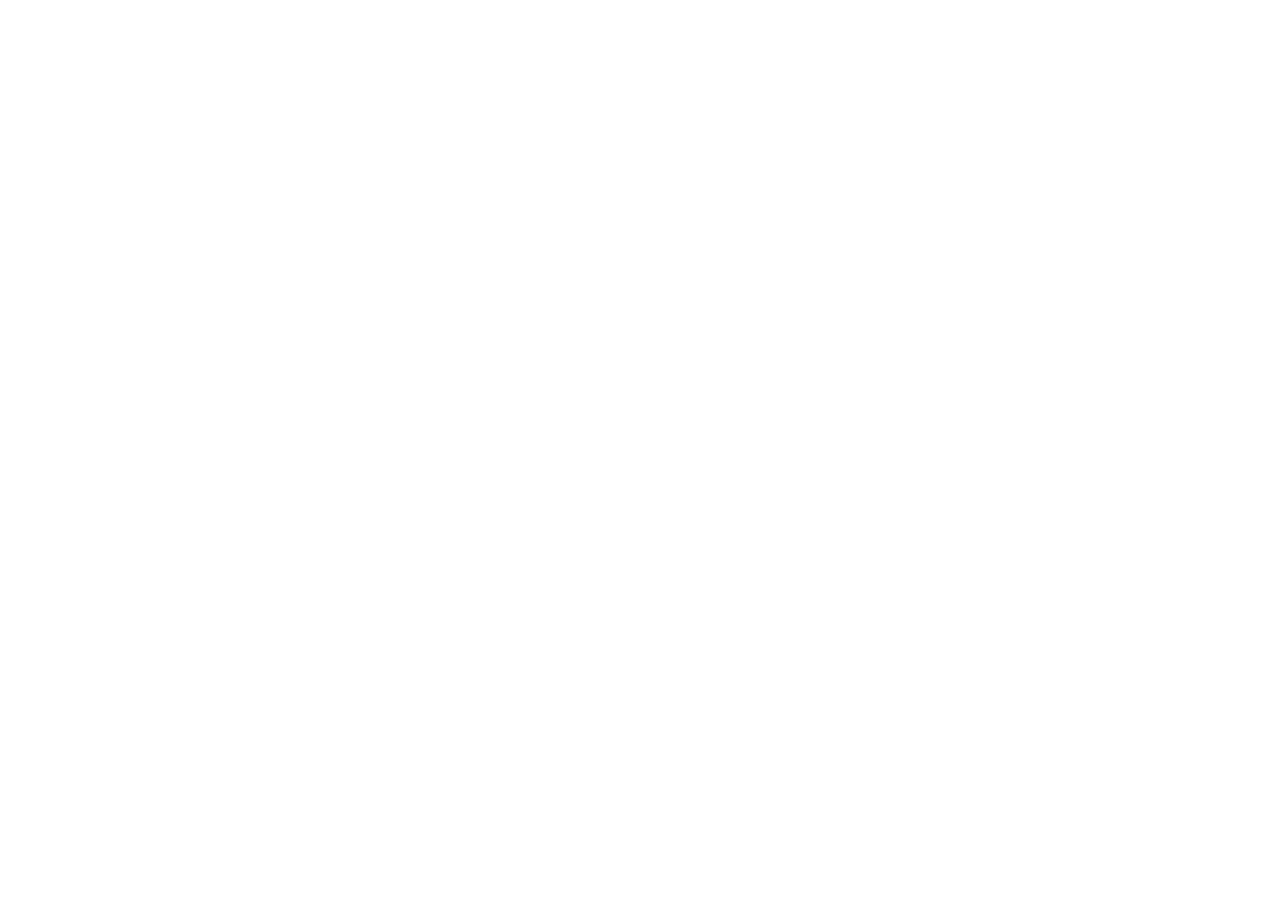
==== commit b659dd03: "Add files via upload" ====
--- a/index.html
+++ b/index.html
@@ -1,240 +1,14 @@
 <!doctype html>
 <html lang="zh-CN">
-<head>
-  <meta charset="UTF-8">
-  <meta name="viewport" content="width=device-width, initial-scale=1.0, viewport-fit=cover">
-  <meta name="format-detection" content="telephone=no">
-  <link rel="icon" href="data:,">
-  <title>病房</title>
-  <style>
-:root,:host{--van-black: #000;--van-white: #fff;--van-gray-1: #f7f8fa;--van-gray-2: #f2f3f5;--van-gray-3: #ebedf0;--van-gray-4: #dcdee0;--van-gray-5: #c8c9cc;--van-gray-6: #969799;--van-gray-7: #646566;--van-gray-8: #323233;--van-red: #ee0a24;--van-blue: #1989fa;--van-orange: #ff976a;--van-orange-dark: #ed6a0c;--van-orange-light: #fffbe8;--van-green: #07c160;--van-gradient-red: linear-gradient(to right, #ff6034, #ee0a24);--van-gradient-orange: linear-gradient(to right, #ffd01e, #ff8917);--van-primary-color: var(--van-blue);--van-success-color: var(--van-green);--van-danger-color: var(--van-red);--van-warning-color: var(--van-orange);--van-text-color: var(--van-gray-8);--van-text-color-2: var(--van-gray-6);--van-text-color-3: var(--van-gray-5);--van-active-color: var(--van-gray-2);--van-active-opacity: .6;--van-disabled-opacity: .5;--van-background: var(--van-gray-1);--van-background-2: var(--van-white);--van-background-3: var(--van-white);--van-padding-base: 4px;--van-padding-xs: 8px;--van-padding-sm: 12px;--van-padding-md: 16px;--van-padding-lg: 24px;--van-padding-xl: 32px;--van-font-bold: 600;--van-font-size-xs: 10px;--van-font-size-sm: 12px;--van-font-size-md: 14px;--van-font-size-lg: 16px;--van-line-height-xs: 14px;--van-line-height-sm: 18px;--van-line-height-md: 20px;--van-line-height-lg: 22px;--van-base-font: -apple-system, BlinkMacSystemFont, "Helvetica Neue", Helvetica, Segoe UI, Arial, Roboto, "PingFang SC", "miui", "Hiragino Sans GB", "Microsoft Yahei", sans-serif;--van-price-font: avenir-heavy, "PingFang SC", helvetica neue, arial, sans-serif;--van-duration-base: .3s;--van-duration-fast: .2s;--van-ease-out: ease-out;--van-ease-in: ease-in;--van-border-color: var(--van-gray-3);--van-border-width: 1px;--van-radius-sm: 2px;--van-radius-md: 4px;--van-radius-lg: 8px;--van-radius-max: 999px}.van-theme-dark{--van-text-color: #f5f5f5;--van-text-color-2: #707070;--van-text-color-3: #4d4d4d;--van-border-color: #3a3a3c;--van-active-color: #3a3a3c;--van-background: #000;--van-background-2: #1c1c1e;--van-background-3: #37363b}html{-webkit-tap-highlight-color:transparent}body{margin:0;font-family:var(--van-base-font)}a{text-decoration:none}input,button,textarea{color:inherit;font:inherit}a:focus,input:focus,button:focus,textarea:focus,[class*=van-]:focus{outline:none}ol,ul{margin:0;padding:0;list-style:none}@keyframes van-slide-up-enter{0%{transform:translate3d(0,100%,0)}}@keyframes van-slide-up-leave{to{transform:translate3d(0,100%,0)}}@keyframes van-slide-down-enter{0%{transform:translate3d(0,-100%,0)}}@keyframes van-slide-down-leave{to{transform:translate3d(0,-100%,0)}}@keyframes van-slide-left-enter{0%{transform:translate3d(-100%,0,0)}}@keyframes van-slide-left-leave{to{transform:translate3d(-100%,0,0)}}@keyframes van-slide-right-enter{0%{transform:translate3d(100%,0,0)}}@keyframes van-slide-right-leave{to{transform:translate3d(100%,0,0)}}@keyframes van-fade-in{0%{opacity:0}to{opacity:1}}@keyframes van-fade-out{0%{opacity:1}to{opacity:0}}@keyframes van-rotate{0%{transform:rotate(0)}to{transform:rotate(360deg)}}.van-fade-enter-active{animation:var(--van-duration-base) van-fade-in both var(--van-ease-out)}.van-fade-leave-active{animation:var(--van-duration-base) van-fade-out both var(--van-ease-in)}.van-slide-up-enter-active{animation:van-slide-up-enter var(--van-duration-base) both var(--van-ease-out)}.van-slide-up-leave-active{animation:van-slide-up-leave var(--van-duration-base) both var(--van-ease-in)}.van-slide-down-enter-active{animation:van-slide-down-enter var(--van-duration-base) both var(--van-ease-out)}.van-slide-down-leave-active{animation:van-slide-down-leave var(--van-duration-base) both var(--van-ease-in)}.van-slide-left-enter-active{animation:van-slide-left-enter var(--van-duration-base) both var(--van-ease-out)}.van-slide-left-leave-active{animation:van-slide-left-leave var(--van-duration-base) both var(--van-ease-in)}.van-slide-right-enter-active{animation:van-slide-right-enter var(--van-duration-base) both var(--van-ease-out)}.van-slide-right-leave-active{animation:van-slide-right-leave var(--van-duration-base) both var(--van-ease-in)}.van-clearfix:after{display:table;clear:both;content:""}.van-ellipsis{overflow:hidden;white-space:nowrap;text-overflow:ellipsis}.van-multi-ellipsis--l2{display:-webkit-box;overflow:hidden;text-overflow:ellipsis;-webkit-line-clamp:2;line-break:anywhere;-webkit-box-orient:vertical}.van-multi-ellipsis--l3{display:-webkit-box;overflow:hidden;text-overflow:ellipsis;-webkit-line-clamp:3;line-break:anywhere;-webkit-box-orient:vertical}.van-safe-area-top{padding-top:constant(safe-area-inset-top);padding-top:env(safe-area-inset-top)}.van-safe-area-bottom{padding-bottom:constant(safe-area-inset-bottom);padding-bottom:env(safe-area-inset-bottom)}.van-haptics-feedback{cursor:pointer}.van-haptics-feedback:active{opacity:var(--van-active-opacity)}[class*=van-hairline]:after{position:absolute;box-sizing:border-box;content:" ";pointer-events:none;top:-50%;right:-50%;bottom:-50%;left:-50%;border:0 solid var(--van-border-color);transform:scale(.5)}.van-hairline,.van-hairline--top,.van-hairline--left,.van-hairline--right,.van-hairline--bottom,.van-hairline--surround,.van-hairline--top-bottom{position:relative}.van-hairline--top:after{border-top-width:var(--van-border-width)}.van-hairline--left:after{border-left-width:var(--van-border-width)}.van-hairline--right:after{border-right-width:var(--van-border-width)}.van-hairline--bottom:after{border-bottom-width:var(--van-border-width)}.van-hairline--top-bottom:after,.van-hairline-unset--top-bottom:after{border-width:var(--van-border-width) 0}.van-hairline--surround:after{border-width:var(--van-border-width)}:root,:host{--van-action-bar-background: var(--van-background-2);--van-action-bar-height: 50px}.van-action-bar{position:fixed;right:0;bottom:0;left:0;display:flex;align-items:center;box-sizing:content-box;height:var(--van-action-bar-height);background:var(--van-action-bar-background)}:root,:host{--van-badge-size: 16px;--van-badge-color: var(--van-white);--van-badge-padding: 0 3px;--van-badge-font-size: var(--van-font-size-sm);--van-badge-font-weight: var(--van-font-bold);--van-badge-border-width: var(--van-border-width);--van-badge-background: var(--van-danger-color);--van-badge-dot-color: var(--van-danger-color);--van-badge-dot-size: 8px;--van-badge-font: -apple-system-font, helvetica neue, arial, sans-serif}.van-badge{display:inline-block;box-sizing:border-box;min-width:var(--van-badge-size);padding:var(--van-badge-padding);color:var(--van-badge-color);font-weight:var(--van-badge-font-weight);font-size:var(--van-badge-font-size);font-family:var(--van-badge-font);line-height:1.2;text-align:center;background:var(--van-badge-background);border:var(--van-badge-border-width) solid var(--van-background-2);border-radius:var(--van-radius-max)}.van-badge--fixed{position:absolute;transform-origin:100%}.van-badge--top-left{top:0;left:0;transform:translate(-50%,-50%)}.van-badge--top-right{top:0;right:0;transform:translate(50%,-50%)}.van-badge--bottom-left{bottom:0;left:0;transform:translate(-50%,50%)}.van-badge--bottom-right{bottom:0;right:0;transform:translate(50%,50%)}.van-badge--dot{width:var(--van-badge-dot-size);min-width:0;height:var(--van-badge-dot-size);background:var(--van-badge-dot-color);border-radius:100%;border:none;padding:0}.van-badge__wrapper{position:relative;display:inline-block}.van-icon{position:relative;display:inline-block;font:14px/1 vant-icon;font:normal normal normal 14px/1 var(--van-icon-font-family, "vant-icon");font-size:inherit;text-rendering:auto;-webkit-font-smoothing:antialiased}.van-icon:before{display:inline-block}.van-icon-arrow-double-left:before{content:""}.van-icon-arrow-double-right:before{content:""}.van-icon-contact:before{content:""}.van-icon-notes:before{content:""}.van-icon-records:before{content:""}.van-icon-cash-back-record:before{content:""}.van-icon-newspaper:before{content:""}.van-icon-discount:before{content:""}.van-icon-completed:before{content:""}.van-icon-user:before{content:""}.van-icon-description:before{content:""}.van-icon-list-switch:before{content:""}.van-icon-list-switching:before{content:""}.van-icon-link-o:before{content:""}.van-icon-miniprogram-o:before{content:""}.van-icon-qq:before{content:""}.van-icon-wechat-moments:before{content:""}.van-icon-weibo:before{content:""}.van-icon-cash-o:before{content:""}.van-icon-guide-o:before{content:""}.van-icon-invitation:before{content:""}.van-icon-shield-o:before{content:""}.van-icon-exchange:before{content:""}.van-icon-eye:before{content:""}.van-icon-enlarge:before{content:""}.van-icon-expand-o:before{content:""}.van-icon-eye-o:before{content:""}.van-icon-expand:before{content:""}.van-icon-filter-o:before{content:""}.van-icon-fire:before{content:""}.van-icon-fail:before{content:""}.van-icon-failure:before{content:""}.van-icon-fire-o:before{content:""}.van-icon-flag-o:before{content:""}.van-icon-font:before{content:""}.van-icon-font-o:before{content:""}.van-icon-gem-o:before{content:""}.van-icon-flower-o:before{content:""}.van-icon-gem:before{content:""}.van-icon-gift-card:before{content:""}.van-icon-friends:before{content:""}.van-icon-friends-o:before{content:""}.van-icon-gold-coin:before{content:""}.van-icon-gold-coin-o:before{content:""}.van-icon-good-job-o:before{content:""}.van-icon-gift:before{content:""}.van-icon-gift-o:before{content:""}.van-icon-gift-card-o:before{content:""}.van-icon-good-job:before{content:""}.van-icon-home-o:before{content:""}.van-icon-goods-collect:before{content:""}.van-icon-graphic:before{content:""}.van-icon-goods-collect-o:before{content:""}.van-icon-hot-o:before{content:""}.van-icon-info:before{content:""}.van-icon-hotel-o:before{content:""}.van-icon-info-o:before{content:""}.van-icon-hot-sale-o:before{content:""}.van-icon-hot:before{content:""}.van-icon-like:before{content:""}.van-icon-idcard:before{content:""}.van-icon-like-o:before{content:""}.van-icon-hot-sale:before{content:""}.van-icon-location-o:before{content:""}.van-icon-location:before{content:""}.van-icon-label:before{content:""}.van-icon-lock:before{content:""}.van-icon-label-o:before{content:""}.van-icon-map-marked:before{content:""}.van-icon-logistics:before{content:""}.van-icon-manager:before{content:""}.van-icon-more:before{content:""}.van-icon-live:before{content:""}.van-icon-manager-o:before{content:""}.van-icon-medal:before{content:""}.van-icon-more-o:before{content:""}.van-icon-music-o:before{content:""}.van-icon-music:before{content:""}.van-icon-new-arrival-o:before{content:""}.van-icon-medal-o:before{content:""}.van-icon-new-o:before{content:""}.van-icon-free-postage:before{content:""}.van-icon-newspaper-o:before{content:""}.van-icon-new-arrival:before{content:""}.van-icon-minus:before{content:""}.van-icon-orders-o:before{content:""}.van-icon-new:before{content:""}.van-icon-paid:before{content:""}.van-icon-notes-o:before{content:""}.van-icon-other-pay:before{content:""}.van-icon-pause-circle:before{content:""}.van-icon-pause:before{content:""}.van-icon-pause-circle-o:before{content:""}.van-icon-peer-pay:before{content:""}.van-icon-pending-payment:before{content:""}.van-icon-passed:before{content:""}.van-icon-plus:before{content:""}.van-icon-phone-circle-o:before{content:""}.van-icon-phone-o:before{content:""}.van-icon-printer:before{content:""}.van-icon-photo-fail:before{content:""}.van-icon-phone:before{content:""}.van-icon-photo-o:before{content:""}.van-icon-play-circle:before{content:""}.van-icon-play:before{content:""}.van-icon-phone-circle:before{content:""}.van-icon-point-gift-o:before{content:""}.van-icon-point-gift:before{content:""}.van-icon-play-circle-o:before{content:""}.van-icon-shrink:before{content:""}.van-icon-photo:before{content:""}.van-icon-qr:before{content:""}.van-icon-qr-invalid:before{content:""}.van-icon-question-o:before{content:""}.van-icon-revoke:before{content:""}.van-icon-replay:before{content:""}.van-icon-service:before{content:""}.van-icon-question:before{content:""}.van-icon-search:before{content:""}.van-icon-refund-o:before{content:""}.van-icon-service-o:before{content:""}.van-icon-scan:before{content:""}.van-icon-share:before{content:""}.van-icon-send-gift-o:before{content:""}.van-icon-share-o:before{content:""}.van-icon-setting:before{content:""}.van-icon-points:before{content:""}.van-icon-photograph:before{content:""}.van-icon-shop:before{content:""}.van-icon-shop-o:before{content:""}.van-icon-shop-collect-o:before{content:""}.van-icon-shop-collect:before{content:""}.van-icon-smile:before{content:""}.van-icon-shopping-cart-o:before{content:""}.van-icon-sign:before{content:""}.van-icon-sort:before{content:""}.van-icon-star-o:before{content:""}.van-icon-smile-comment-o:before{content:""}.van-icon-stop:before{content:""}.van-icon-stop-circle-o:before{content:""}.van-icon-smile-o:before{content:""}.van-icon-star:before{content:""}.van-icon-success:before{content:""}.van-icon-stop-circle:before{content:""}.van-icon-records-o:before{content:""}.van-icon-shopping-cart:before{content:""}.van-icon-tosend:before{content:""}.van-icon-todo-list:before{content:""}.van-icon-thumb-circle-o:before{content:""}.van-icon-thumb-circle:before{content:""}.van-icon-umbrella-circle:before{content:""}.van-icon-underway:before{content:""}.van-icon-upgrade:before{content:""}.van-icon-todo-list-o:before{content:""}.van-icon-tv-o:before{content:""}.van-icon-underway-o:before{content:""}.van-icon-user-o:before{content:""}.van-icon-vip-card-o:before{content:""}.van-icon-vip-card:before{content:""}.van-icon-send-gift:before{content:""}.van-icon-wap-home:before{content:""}.van-icon-wap-nav:before{content:""}.van-icon-volume-o:before{content:""}.van-icon-video:before{content:""}.van-icon-wap-home-o:before{content:""}.van-icon-volume:before{content:""}.van-icon-warning:before{content:""}.van-icon-weapp-nav:before{content:""}.van-icon-wechat-pay:before{content:""}.van-icon-warning-o:before{content:""}.van-icon-wechat:before{content:""}.van-icon-setting-o:before{content:""}.van-icon-youzan-shield:before{content:""}.van-icon-warn-o:before{content:""}.van-icon-smile-comment:before{content:""}.van-icon-user-circle-o:before{content:""}.van-icon-video-o:before{content:""}.van-icon-add-square:before{content:""}.van-icon-add:before{content:""}.van-icon-arrow-down:before{content:""}.van-icon-arrow-up:before{content:""}.van-icon-arrow:before{content:""}.van-icon-after-sale:before{content:""}.van-icon-add-o:before{content:""}.van-icon-alipay:before{content:""}.van-icon-ascending:before{content:""}.van-icon-apps-o:before{content:""}.van-icon-aim:before{content:""}.van-icon-award:before{content:""}.van-icon-arrow-left:before{content:""}.van-icon-award-o:before{content:""}.van-icon-audio:before{content:""}.van-icon-bag-o:before{content:""}.van-icon-balance-list:before{content:""}.van-icon-back-top:before{content:""}.van-icon-bag:before{content:""}.van-icon-balance-pay:before{content:""}.van-icon-balance-o:before{content:""}.van-icon-bar-chart-o:before{content:""}.van-icon-bars:before{content:""}.van-icon-balance-list-o:before{content:""}.van-icon-birthday-cake-o:before{content:""}.van-icon-bookmark:before{content:""}.van-icon-bill:before{content:""}.van-icon-bell:before{content:""}.van-icon-browsing-history-o:before{content:""}.van-icon-browsing-history:before{content:""}.van-icon-bookmark-o:before{content:""}.van-icon-bulb-o:before{content:""}.van-icon-bullhorn-o:before{content:""}.van-icon-bill-o:before{content:""}.van-icon-calendar-o:before{content:""}.van-icon-brush-o:before{content:""}.van-icon-card:before{content:""}.van-icon-cart-o:before{content:""}.van-icon-cart-circle:before{content:""}.van-icon-cart-circle-o:before{content:""}.van-icon-cart:before{content:""}.van-icon-cash-on-deliver:before{content:""}.van-icon-cash-back-record-o:before{content:""}.van-icon-cashier-o:before{content:""}.van-icon-chart-trending-o:before{content:""}.van-icon-certificate:before{content:""}.van-icon-chat:before{content:""}.van-icon-clear:before{content:""}.van-icon-chat-o:before{content:""}.van-icon-checked:before{content:""}.van-icon-clock:before{content:""}.van-icon-clock-o:before{content:""}.van-icon-close:before{content:""}.van-icon-closed-eye:before{content:""}.van-icon-circle:before{content:""}.van-icon-cluster-o:before{content:""}.van-icon-column:before{content:""}.van-icon-comment-circle-o:before{content:""}.van-icon-cluster:before{content:""}.van-icon-comment:before{content:""}.van-icon-comment-o:before{content:""}.van-icon-comment-circle:before{content:""}.van-icon-completed-o:before{content:""}.van-icon-credit-pay:before{content:""}.van-icon-coupon:before{content:""}.van-icon-debit-pay:before{content:""}.van-icon-coupon-o:before{content:""}.van-icon-contact-o:before{content:""}.van-icon-descending:before{content:""}.van-icon-desktop-o:before{content:""}.van-icon-diamond-o:before{content:""}.van-icon-description-o:before{content:""}.van-icon-delete:before{content:""}.van-icon-diamond:before{content:""}.van-icon-delete-o:before{content:""}.van-icon-cross:before{content:""}.van-icon-edit:before{content:""}.van-icon-ellipsis:before{content:""}.van-icon-down:before{content:""}.van-icon-discount-o:before{content:""}.van-icon-ecard-pay:before{content:""}.van-icon-envelop-o:before{content:""}@font-face{font-weight:400;font-family:vant-icon;font-style:normal;font-display:auto;src:url([data-uri]) format("woff2"),url(//at.alicdn.com/t/c/font_2553510_ciljc7axaw7.woff?t=1705587463221) format("woff")}.van-icon__image{display:block;width:1em;height:1em;object-fit:contain}:root,:host{--van-skeleton-image-size: 96px;--van-skeleton-image-radius: 24px}.van-skeleton-image{display:flex;width:var(--van-skeleton-image-size);height:var(--van-skeleton-image-size);align-items:center;justify-content:center;background:var(--van-active-color)}.van-skeleton-image--round{border-radius:var(--van-skeleton-image-radius)}.van-skeleton-image__icon{width:calc(var(--van-skeleton-image-size) / 2);height:calc(var(--van-skeleton-image-size) / 2);font-size:calc(var(--van-skeleton-image-size) / 2);color:var(--van-gray-5)}:root,:host{--van-rate-icon-size: 20px;--van-rate-icon-gutter: var(--van-padding-base);--van-rate-icon-void-color: var(--van-gray-5);--van-rate-icon-full-color: var(--van-danger-color);--van-rate-icon-disabled-color: var(--van-gray-5)}.van-rate{display:inline-flex;cursor:pointer;-webkit-user-select:none;user-select:none;flex-wrap:wrap}.van-rate__item{position:relative}.van-rate__item:not(:last-child){padding-right:var(--van-rate-icon-gutter)}.van-rate__icon{display:block;width:1em;color:var(--van-rate-icon-void-color);font-size:var(--van-rate-icon-size)}.van-rate__icon--half{position:absolute;top:0;left:0;overflow:hidden;pointer-events:none}.van-rate__icon--full{color:var(--van-rate-icon-full-color)}.van-rate__icon--disabled{color:var(--van-rate-icon-disabled-color)}.van-rate--disabled{cursor:not-allowed}.van-rate--readonly{cursor:default}:root,:host{--van-notice-bar-height: 40px;--van-notice-bar-padding: 0 var(--van-padding-md);--van-notice-bar-wrapable-padding: var(--van-padding-xs) var(--van-padding-md);--van-notice-bar-text-color: var(--van-orange-dark);--van-notice-bar-font-size: var(--van-font-size-md);--van-notice-bar-line-height: 24px;--van-notice-bar-background: var(--van-orange-light);--van-notice-bar-icon-size: 16px;--van-notice-bar-icon-min-width: 24px}.van-notice-bar{position:relative;display:flex;align-items:center;height:var(--van-notice-bar-height);padding:var(--van-notice-bar-padding);color:var(--van-notice-bar-text-color);font-size:var(--van-notice-bar-font-size);line-height:var(--van-notice-bar-line-height);background:var(--van-notice-bar-background)}.van-notice-bar__left-icon,.van-notice-bar__right-icon{min-width:var(--van-notice-bar-icon-min-width);font-size:var(--van-notice-bar-icon-size)}.van-notice-bar__right-icon{text-align:right;cursor:pointer}.van-notice-bar__wrap{position:relative;display:flex;flex:1;align-items:center;height:100%;overflow:hidden}.van-notice-bar__content{position:absolute;white-space:nowrap;transition-timing-function:linear}.van-notice-bar__content.van-ellipsis{max-width:100%}.van-notice-bar--wrapable{height:auto;padding:var(--van-notice-bar-wrapable-padding)}.van-notice-bar--wrapable .van-notice-bar__wrap{height:auto}.van-notice-bar--wrapable .van-notice-bar__content{position:relative;white-space:normal;word-wrap:break-word}:root,:host{--van-nav-bar-height: 46px;--van-nav-bar-background: var(--van-background-2);--van-nav-bar-arrow-size: 16px;--van-nav-bar-icon-color: var(--van-primary-color);--van-nav-bar-text-color: var(--van-primary-color);--van-nav-bar-title-font-size: var(--van-font-size-lg);--van-nav-bar-title-text-color: var(--van-text-color);--van-nav-bar-z-index: 1;--van-nav-bar-disabled-opacity: var(--van-disabled-opacity)}.van-nav-bar{position:relative;z-index:var(--van-nav-bar-z-index);line-height:var(--van-line-height-lg);text-align:center;background:var(--van-nav-bar-background);-webkit-user-select:none;user-select:none}.van-nav-bar--fixed{position:fixed;top:0;left:0;width:100%}.van-nav-bar--safe-area-inset-top{padding-top:constant(safe-area-inset-top);padding-top:env(safe-area-inset-top)}.van-nav-bar .van-icon{color:var(--van-nav-bar-icon-color)}.van-nav-bar__content{position:relative;display:flex;align-items:center;height:var(--van-nav-bar-height)}.van-nav-bar__arrow{margin-right:var(--van-padding-base);font-size:var(--van-nav-bar-arrow-size)}.van-nav-bar__title{max-width:60%;margin:0 auto;color:var(--van-nav-bar-title-text-color);font-weight:var(--van-font-bold);font-size:var(--van-nav-bar-title-font-size)}.van-nav-bar__left,.van-nav-bar__right{position:absolute;top:0;bottom:0;display:flex;align-items:center;padding:0 var(--van-padding-md);font-size:var(--van-font-size-md)}.van-nav-bar__left--disabled,.van-nav-bar__right--disabled{cursor:not-allowed;opacity:var(--van-nav-bar-disabled-opacity)}.van-nav-bar__left{left:0}.van-nav-bar__right{right:0}.van-nav-bar__text{color:var(--van-nav-bar-text-color)}:root,:host{--van-floating-bubble-size: 48px;--van-floating-bubble-initial-gap: 24px;--van-floating-bubble-icon-size: 28px;--van-floating-bubble-background: var(--van-primary-color);--van-floating-bubble-color: var(--van-background-2);--van-floating-bubble-z-index: 999;--van-floating-bubble-border-radius: var(--van-radius-max)}.van-floating-bubble{position:fixed;left:0;top:0;right:var(--van-floating-bubble-initial-gap);bottom:var(--van-floating-bubble-initial-gap);width:var(--van-floating-bubble-size);height:var(--van-floating-bubble-size);box-sizing:border-box;display:flex;justify-content:center;align-items:center;overflow:hidden;cursor:pointer;-webkit-user-select:none;user-select:none;touch-action:none;background:var(--van-floating-bubble-background);color:var(--van-floating-bubble-color);border-radius:var(--van-floating-bubble-border-radius);z-index:var(--van-floating-bubble-z-index);transition:transform var(--van-duration-base)}.van-floating-bubble:active{opacity:.8}.van-floating-bubble__icon{font-size:var(--van-floating-bubble-icon-size)}:root,:host{--van-image-placeholder-text-color: var(--van-text-color-2);--van-image-placeholder-font-size: var(--van-font-size-md);--van-image-placeholder-background: var(--van-background);--van-image-loading-icon-size: 32px;--van-image-loading-icon-color: var(--van-gray-4);--van-image-error-icon-size: 32px;--van-image-error-icon-color: var(--van-gray-4)}.van-image{position:relative;display:inline-block}.van-image--round{overflow:hidden;border-radius:var(--van-radius-max)}.van-image--round .van-image__img{border-radius:inherit}.van-image--block{display:block}.van-image__img,.van-image__error,.van-image__loading{display:block;width:100%;height:100%}.van-image__error,.van-image__loading{position:absolute;top:0;left:0;display:flex;flex-direction:column;align-items:center;justify-content:center;color:var(--van-image-placeholder-text-color);font-size:var(--van-image-placeholder-font-size);background:var(--van-image-placeholder-background)}.van-image__loading-icon{color:var(--van-image-loading-icon-color);font-size:var(--van-image-loading-icon-size)}.van-image__error-icon{color:var(--van-image-error-icon-color);font-size:var(--van-image-error-icon-size)}:root,:host{--van-back-top-size: 40px;--van-back-top-right: 30px;--van-back-top-bottom: 40px;--van-back-top-z-index: 100;--van-back-top-icon-size: 20px;--van-back-top-text-color: #fff;--van-back-top-background: var(--van-blue)}.van-back-top{position:fixed;display:flex;align-items:center;justify-content:center;width:var(--van-back-top-size);height:var(--van-back-top-size);right:var(--van-back-top-right);bottom:var(--van-back-top-bottom);z-index:var(--van-back-top-z-index);cursor:pointer;color:var(--van-back-top-text-color);border-radius:var(--van-radius-max);box-shadow:0 2px 8px #0000001f;transform:scale(0);transition:var(--van-duration-base) cubic-bezier(.25,.8,.5,1);background-color:var(--van-back-top-background)}.van-back-top:active{opacity:var(--van-active-opacity)}.van-back-top__placeholder{display:none}.van-back-top--active{transform:scale(1)}.van-back-top__icon{font-size:var(--van-back-top-icon-size);font-weight:var(--van-font-bold)}:root,:host{--van-tag-padding: 0 var(--van-padding-base);--van-tag-text-color: var(--van-white);--van-tag-font-size: var(--van-font-size-sm);--van-tag-radius: 2px;--van-tag-line-height: 16px;--van-tag-medium-padding: 2px 6px;--van-tag-large-padding: var(--van-padding-base) var(--van-padding-xs);--van-tag-large-radius: var(--van-radius-md);--van-tag-large-font-size: var(--van-font-size-md);--van-tag-round-radius: var(--van-radius-max);--van-tag-danger-color: var(--van-danger-color);--van-tag-primary-color: var(--van-primary-color);--van-tag-success-color: var(--van-success-color);--van-tag-warning-color: var(--van-warning-color);--van-tag-default-color: var(--van-gray-6);--van-tag-plain-background: var(--van-background-2)}.van-tag{position:relative;display:inline-flex;align-items:center;padding:var(--van-tag-padding);color:var(--van-tag-text-color);font-size:var(--van-tag-font-size);line-height:var(--van-tag-line-height);border-radius:var(--van-tag-radius)}.van-tag--default{background:var(--van-tag-default-color)}.van-tag--default.van-tag--plain{color:var(--van-tag-default-color)}.van-tag--danger{background:var(--van-tag-danger-color)}.van-tag--danger.van-tag--plain{color:var(--van-tag-danger-color)}.van-tag--primary{background:var(--van-tag-primary-color)}.van-tag--primary.van-tag--plain{color:var(--van-tag-primary-color)}.van-tag--success{background:var(--van-tag-success-color)}.van-tag--success.van-tag--plain{color:var(--van-tag-success-color)}.van-tag--warning{background:var(--van-tag-warning-color)}.van-tag--warning.van-tag--plain{color:var(--van-tag-warning-color)}.van-tag--plain{background:var(--van-tag-plain-background);border-color:currentColor}.van-tag--plain:before{position:absolute;top:0;right:0;bottom:0;left:0;border:1px solid;border-color:inherit;border-radius:inherit;content:"";pointer-events:none}.van-tag--medium{padding:var(--van-tag-medium-padding)}.van-tag--large{padding:var(--van-tag-large-padding);font-size:var(--van-tag-large-font-size);border-radius:var(--van-tag-large-radius)}.van-tag--mark{border-radius:0 var(--van-tag-round-radius) var(--van-tag-round-radius) 0}.van-tag--mark:after{display:block;width:2px;content:""}.van-tag--round{border-radius:var(--van-tag-round-radius)}.van-tag__close{margin-left:2px}:root,:host{--van-card-padding: var(--van-padding-xs) var(--van-padding-md);--van-card-font-size: var(--van-font-size-sm);--van-card-text-color: var(--van-text-color);--van-card-background: var(--van-background);--van-card-thumb-size: 88px;--van-card-thumb-radius: var(--van-radius-lg);--van-card-title-line-height: 16px;--van-card-desc-color: var(--van-text-color-2);--van-card-desc-line-height: var(--van-line-height-md);--van-card-price-color: var(--van-text-color);--van-card-origin-price-color: var(--van-text-color-2);--van-card-num-color: var(--van-text-color-2);--van-card-origin-price-font-size: var(--van-font-size-xs);--van-card-price-font-size: var(--van-font-size-sm);--van-card-price-integer-font-size: var(--van-font-size-lg);--van-card-price-font: var(--van-price-font)}.van-card{position:relative;box-sizing:border-box;padding:var(--van-card-padding);color:var(--van-card-text-color);font-size:var(--van-card-font-size);background:var(--van-card-background)}.van-card:not(:first-child){margin-top:var(--van-padding-xs)}.van-card__header{display:flex}.van-card__thumb{position:relative;flex:none;width:var(--van-card-thumb-size);height:var(--van-card-thumb-size);margin-right:var(--van-padding-xs)}.van-card__thumb img{border-radius:var(--van-card-thumb-radius)}.van-card__content{position:relative;display:flex;flex:1;flex-direction:column;justify-content:space-between;min-width:0;min-height:var(--van-card-thumb-size)}.van-card__content--centered{justify-content:center}.van-card__title,.van-card__desc{word-wrap:break-word}.van-card__title{max-height:32px;font-weight:var(--van-font-bold);line-height:var(--van-card-title-line-height)}.van-card__desc{max-height:var(--van-card-desc-line-height);color:var(--van-card-desc-color);line-height:var(--van-card-desc-line-height)}.van-card__bottom{line-height:var(--van-line-height-md)}.van-card__price{display:inline-block;color:var(--van-card-price-color);font-weight:var(--van-font-bold);font-size:var(--van-card-price-font-size)}.van-card__price-integer{font-size:var(--van-card-price-integer-font-size);font-family:var(--van-card-price-font)}.van-card__price-decimal{font-family:var(--van-card-price-font)}.van-card__origin-price{display:inline-block;margin-left:5px;color:var(--van-card-origin-price-color);font-size:var(--van-card-origin-price-font-size);text-decoration:line-through}.van-card__num{float:right;color:var(--van-card-num-color)}.van-card__tag{position:absolute;top:2px;left:0}.van-card__footer{flex:none;text-align:right}.van-card__footer .van-button{margin-left:5px}:root,:host{--van-cell-font-size: var(--van-font-size-md);--van-cell-line-height: 24px;--van-cell-vertical-padding: 10px;--van-cell-horizontal-padding: var(--van-padding-md);--van-cell-text-color: var(--van-text-color);--van-cell-background: var(--van-background-2);--van-cell-border-color: var(--van-border-color);--van-cell-active-color: var(--van-active-color);--van-cell-required-color: var(--van-danger-color);--van-cell-label-color: var(--van-text-color-2);--van-cell-label-font-size: var(--van-font-size-sm);--van-cell-label-line-height: var(--van-line-height-sm);--van-cell-label-margin-top: var(--van-padding-base);--van-cell-value-color: var(--van-text-color-2);--van-cell-value-font-size: inherit;--van-cell-icon-size: 16px;--van-cell-right-icon-color: var(--van-gray-6);--van-cell-large-vertical-padding: var(--van-padding-sm);--van-cell-large-title-font-size: var(--van-font-size-lg);--van-cell-large-label-font-size: var(--van-font-size-md);--van-cell-large-value-font-size: inherit}.van-cell{position:relative;display:flex;box-sizing:border-box;width:100%;padding:var(--van-cell-vertical-padding) var(--van-cell-horizontal-padding);overflow:hidden;color:var(--van-cell-text-color);font-size:var(--van-cell-font-size);line-height:var(--van-cell-line-height);background:var(--van-cell-background)}.van-cell:after{position:absolute;box-sizing:border-box;content:" ";pointer-events:none;right:var(--van-padding-md);bottom:0;left:var(--van-padding-md);border-bottom:1px solid var(--van-cell-border-color);transform:scaleY(.5)}.van-cell:last-child:after,.van-cell--borderless:after{display:none}.van-cell__label{margin-top:var(--van-cell-label-margin-top);color:var(--van-cell-label-color);font-size:var(--van-cell-label-font-size);line-height:var(--van-cell-label-line-height)}.van-cell__title,.van-cell__value{flex:1}.van-cell__value{position:relative;overflow:hidden;color:var(--van-cell-value-color);font-size:var(--van-cell-value-font-size);text-align:right;vertical-align:middle;word-wrap:break-word}.van-cell__left-icon,.van-cell__right-icon{height:var(--van-cell-line-height);font-size:var(--van-cell-icon-size);line-height:var(--van-cell-line-height)}.van-cell__left-icon{margin-right:var(--van-padding-base)}.van-cell__right-icon{margin-left:var(--van-padding-base);color:var(--van-cell-right-icon-color)}.van-cell--clickable{cursor:pointer}.van-cell--clickable:active{background-color:var(--van-cell-active-color)}.van-cell--required{overflow:visible}.van-cell--required:before{position:absolute;left:var(--van-padding-xs);color:var(--van-cell-required-color);font-size:var(--van-cell-font-size);content:"*"}.van-cell--center{align-items:center}.van-cell--large{padding-top:var(--van-cell-large-vertical-padding);padding-bottom:var(--van-cell-large-vertical-padding)}.van-cell--large .van-cell__title{font-size:var(--van-cell-large-title-font-size)}.van-cell--large .van-cell__label{font-size:var(--van-cell-large-label-font-size)}.van-cell--large .van-cell__value{font-size:var(--van-cell-large-value-font-size)}:root,:host{--van-coupon-cell-selected-text-color: var(--van-text-color)}.van-coupon-cell__value--selected{color:var(--van-coupon-cell-selected-text-color)}:root,:host{--van-contact-card-padding: var(--van-padding-md);--van-contact-card-add-icon-size: 40px;--van-contact-card-add-icon-color: var(--van-primary-color);--van-contact-card-title-line-height: var(--van-line-height-md)}.van-contact-card{padding:var(--van-contact-card-padding)}.van-contact-card__title{margin-left:5px;line-height:var(--van-contact-card-title-line-height)}.van-contact-card--add .van-contact-card__value{line-height:var(--van-contact-card-add-icon-size)}.van-contact-card--add .van-cell__left-icon{color:var(--van-contact-card-add-icon-color);font-size:var(--van-contact-card-add-icon-size)}.van-contact-card:before{position:absolute;right:0;bottom:0;left:0;height:2px;background:repeating-linear-gradient(-45deg,var(--van-warning-color) 0,var(--van-warning-color) 20%,transparent 0,transparent 25%,var(--van-primary-color) 0,var(--van-primary-color) 45%,transparent 0,transparent 50%);background-size:80px;content:""}:root,:host{--van-collapse-item-duration: var(--van-duration-base);--van-collapse-item-content-padding: var(--van-padding-sm) var(--van-padding-md);--van-collapse-item-content-font-size: var(--van-font-size-md);--van-collapse-item-content-line-height: 1.5;--van-collapse-item-content-text-color: var(--van-text-color-2);--van-collapse-item-content-background: var(--van-background-2);--van-collapse-item-title-disabled-color: var(--van-text-color-3)}.van-collapse-item{position:relative}.van-collapse-item--border:after{position:absolute;box-sizing:border-box;content:" ";pointer-events:none;top:0;right:var(--van-padding-md);left:var(--van-padding-md);border-top:1px solid var(--van-border-color);transform:scaleY(.5)}.van-collapse-item__title .van-cell__right-icon:before{transform:rotate(90deg) translateZ(0);transition:transform var(--van-collapse-item-duration)}.van-collapse-item__title:after{right:var(--van-padding-md);display:none}.van-collapse-item__title--expanded .van-cell__right-icon:before{transform:rotate(-90deg)}.van-collapse-item__title--expanded:after{display:block}.van-collapse-item__title--borderless:after{display:none}.van-collapse-item__title--disabled{cursor:not-allowed}.van-collapse-item__title--disabled,.van-collapse-item__title--disabled .van-cell__right-icon{color:var(--van-collapse-item-title-disabled-color)}.van-collapse-item__wrapper{overflow:hidden;transition:height var(--van-collapse-item-duration) ease-in-out;will-change:height}.van-collapse-item__content{padding:var(--van-collapse-item-content-padding);color:var(--van-collapse-item-content-text-color);font-size:var(--van-collapse-item-content-font-size);line-height:var(--van-collapse-item-content-line-height);background:var(--van-collapse-item-content-background)}:root,:host{--van-field-label-width: 6.2em;--van-field-label-color: var(--van-text-color);--van-field-label-margin-right: var(--van-padding-sm);--van-field-input-text-color: var(--van-text-color);--van-field-input-error-text-color: var(--van-danger-color);--van-field-input-disabled-text-color: var(--van-text-color-3);--van-field-placeholder-text-color: var(--van-text-color-3);--van-field-icon-size: 18px;--van-field-clear-icon-size: 18px;--van-field-clear-icon-color: var(--van-gray-5);--van-field-right-icon-color: var(--van-gray-6);--van-field-error-message-color: var(--van-danger-color);--van-field-error-message-font-size: 12px;--van-field-text-area-min-height: 60px;--van-field-word-limit-color: var(--van-gray-7);--van-field-word-limit-font-size: var(--van-font-size-sm);--van-field-word-limit-line-height: 16px;--van-field-disabled-text-color: var(--van-text-color-3);--van-field-required-mark-color: var(--van-red)}.van-field{flex-wrap:wrap}.van-field__label{flex:none;box-sizing:border-box;width:var(--van-field-label-width);margin-right:var(--van-field-label-margin-right);color:var(--van-field-label-color);text-align:left;word-wrap:break-word}.van-field__label--center{text-align:center}.van-field__label--right{text-align:right}.van-field__label--top{display:flex;width:100%;text-align:left;margin-bottom:var(--van-padding-base);overflow-wrap:break-word}.van-field__label--required:before{margin-right:2px;color:var(--van-field-required-mark-color);content:"*"}.van-field--disabled .van-field__label{color:var(--van-field-disabled-text-color)}.van-field__value{overflow:visible}.van-field__body{display:flex;align-items:center}.van-field__control{display:block;box-sizing:border-box;width:100%;min-width:0;margin:0;padding:0;color:var(--van-field-input-text-color);line-height:inherit;text-align:left;background-color:transparent;border:0;resize:none;-webkit-user-select:auto;user-select:auto}.van-field__control::-webkit-input-placeholder{color:var(--van-field-placeholder-text-color)}.van-field__control::placeholder{color:var(--van-field-placeholder-text-color)}.van-field__control:read-only{cursor:default}.van-field__control:disabled{color:var(--van-field-input-disabled-text-color);cursor:not-allowed;opacity:1;-webkit-text-fill-color:var(--van-field-input-disabled-text-color)}.van-field__control--center{justify-content:center;text-align:center}.van-field__control--right{justify-content:flex-end;text-align:right}.van-field__control--custom{display:flex;align-items:center;min-height:var(--van-cell-line-height)}.van-field__control--error::-webkit-input-placeholder{color:var(--van-field-input-error-text-color);-webkit-text-fill-color:currentColor}.van-field__control--error,.van-field__control--error::placeholder{color:var(--van-field-input-error-text-color);-webkit-text-fill-color:currentColor}.van-field__control--min-height{min-height:var(--van-field-text-area-min-height)}.van-field__control[type=date],.van-field__control[type=time],.van-field__control[type=datetime-local]{min-height:var(--van-cell-line-height)}.van-field__control[type=search]{-webkit-appearance:none}.van-field__clear,.van-field__icon,.van-field__button,.van-field__right-icon{flex-shrink:0}.van-field__clear,.van-field__right-icon{margin-right:calc(var(--van-padding-xs) * -1);padding:0 var(--van-padding-xs);line-height:inherit}.van-field__clear{color:var(--van-field-clear-icon-color);font-size:var(--van-field-clear-icon-size);cursor:pointer}.van-field__left-icon .van-icon,.van-field__right-icon .van-icon{display:block;font-size:var(--van-field-icon-size);line-height:inherit}.van-field__left-icon{margin-right:var(--van-padding-base)}.van-field__right-icon{color:var(--van-field-right-icon-color)}.van-field__button{padding-left:var(--van-padding-xs)}.van-field__error-message{color:var(--van-field-error-message-color);font-size:var(--van-field-error-message-font-size);text-align:left}.van-field__error-message--center{text-align:center}.van-field__error-message--right{text-align:right}.van-field__word-limit{margin-top:var(--van-padding-base);color:var(--van-field-word-limit-color);font-size:var(--van-field-word-limit-font-size);line-height:var(--van-field-word-limit-line-height);text-align:right}:root,:host{--van-search-padding: 10px var(--van-padding-sm);--van-search-background: var(--van-background-2);--van-search-content-background: var(--van-background);--van-search-input-height: 34px;--van-search-label-padding: 0 5px;--van-search-label-color: var(--van-text-color);--van-search-label-font-size: var(--van-font-size-md);--van-search-left-icon-color: var(--van-gray-6);--van-search-action-padding: 0 var(--van-padding-xs);--van-search-action-text-color: var(--van-text-color);--van-search-action-font-size: var(--van-font-size-md)}.van-search{display:flex;align-items:center;box-sizing:border-box;padding:var(--van-search-padding);background:var(--van-search-background)}.van-search__content{display:flex;flex:1;padding-left:var(--van-padding-sm);background:var(--van-search-content-background);border-radius:var(--van-radius-sm)}.van-search__content--round{border-radius:var(--van-radius-max)}.van-search__label{padding:var(--van-search-label-padding);color:var(--van-search-label-color);font-size:var(--van-search-label-font-size);line-height:var(--van-search-input-height)}.van-search__field{flex:1;align-items:center;padding:0 var(--van-padding-xs) 0 0;height:var(--van-search-input-height);background-color:transparent}.van-search__field .van-field__left-icon{color:var(--van-search-left-icon-color)}.van-search__field--with-message{height:auto;align-items:flex-start;padding-top:5px;padding-bottom:5px}.van-search--show-action{padding-right:0}.van-search input::-webkit-search-decoration,.van-search input::-webkit-search-cancel-button,.van-search input::-webkit-search-results-button,.van-search input::-webkit-search-results-decoration{display:none}.van-search__action{padding:var(--van-search-action-padding);color:var(--van-search-action-text-color);font-size:var(--van-search-action-font-size);line-height:var(--van-search-input-height);cursor:pointer;-webkit-user-select:none;user-select:none}.van-search__action:active{background-color:var(--van-active-color)}:root,:host{--van-action-bar-icon-width: 48px;--van-action-bar-icon-height: 100%;--van-action-bar-icon-color: var(--van-text-color);--van-action-bar-icon-size: 18px;--van-action-bar-icon-font-size: var(--van-font-size-xs);--van-action-bar-icon-active-color: var(--van-active-color);--van-action-bar-icon-text-color: var(--van-text-color);--van-action-bar-icon-background: var(--van-background-2)}.van-action-bar-icon{display:flex;flex-direction:column;justify-content:center;min-width:var(--van-action-bar-icon-width);height:var(--van-action-bar-icon-height);color:var(--van-action-bar-icon-text-color);font-size:var(--van-action-bar-icon-font-size);line-height:1;text-align:center;background:var(--van-action-bar-icon-background);cursor:pointer}.van-action-bar-icon:active{background-color:var(--van-action-bar-icon-active-color)}.van-action-bar-icon--disabled{color:var(--van-text-color-3);cursor:not-allowed}.van-action-bar-icon--disabled:active{background-color:transparent}.van-action-bar-icon--disabled .van-action-bar-icon__icon{color:var(--van-text-color-3)}.van-action-bar-icon__icon{margin:0 auto var(--van-padding-base);color:var(--van-action-bar-icon-color);font-size:var(--van-action-bar-icon-size)}:root,:host{--van-loading-text-color: var(--van-text-color-2);--van-loading-text-font-size: var(--van-font-size-md);--van-loading-spinner-color: var(--van-gray-5);--van-loading-spinner-size: 30px;--van-loading-spinner-duration: .8s}.van-loading{position:relative;color:var(--van-loading-spinner-color);font-size:0;vertical-align:middle}.van-loading__spinner{position:relative;display:inline-block;width:var(--van-loading-spinner-size);max-width:100%;height:var(--van-loading-spinner-size);max-height:100%;vertical-align:middle;animation:van-rotate var(--van-loading-spinner-duration) linear infinite}.van-loading__spinner--spinner{animation-timing-function:steps(12)}.van-loading__spinner--circular{animation-duration:2s}.van-loading__line{position:absolute;top:0;left:0;width:100%;height:100%}.van-loading__line:before{display:block;width:2px;height:25%;margin:0 auto;background-color:currentColor;border-radius:40%;content:" "}.van-loading__circular{display:block;width:100%;height:100%}.van-loading__circular circle{animation:van-circular 1.5s ease-in-out infinite;stroke:currentColor;stroke-width:3;stroke-linecap:round}.van-loading__text{display:inline-block;margin-left:var(--van-padding-xs);color:var(--van-loading-text-color);font-size:var(--van-loading-text-font-size);vertical-align:middle}.van-loading--vertical{display:flex;flex-direction:column;align-items:center}.van-loading--vertical .van-loading__text{margin:var(--van-padding-xs) 0 0}@keyframes van-circular{0%{stroke-dasharray:1,200;stroke-dashoffset:0}50%{stroke-dasharray:90,150;stroke-dashoffset:-40}to{stroke-dasharray:90,150;stroke-dashoffset:-120}}.van-loading__line--1{transform:rotate(30deg);opacity:1}.van-loading__line--2{transform:rotate(60deg);opacity:.9375}.van-loading__line--3{transform:rotate(90deg);opacity:.875}.van-loading__line--4{transform:rotate(120deg);opacity:.8125}.van-loading__line--5{transform:rotate(150deg);opacity:.75}.van-loading__line--6{transform:rotate(180deg);opacity:.6875}.van-loading__line--7{transform:rotate(210deg);opacity:.625}.van-loading__line--8{transform:rotate(240deg);opacity:.5625}.van-loading__line--9{transform:rotate(270deg);opacity:.5}.van-loading__line--10{transform:rotate(300deg);opacity:.4375}.van-loading__line--11{transform:rotate(330deg);opacity:.375}.van-loading__line--12{transform:rotate(360deg);opacity:.3125}:root,:host{--van-pull-refresh-head-height: 50px;--van-pull-refresh-head-font-size: var(--van-font-size-md);--van-pull-refresh-head-text-color: var(--van-text-color-2);--van-pull-refresh-loading-icon-size: 16px}.van-pull-refresh{overflow:hidden}.van-pull-refresh__track{position:relative;height:100%;transition-property:transform}.van-pull-refresh__head{position:absolute;left:0;width:100%;height:var(--van-pull-refresh-head-height);overflow:hidden;color:var(--van-pull-refresh-head-text-color);font-size:var(--van-pull-refresh-head-font-size);line-height:var(--van-pull-refresh-head-height);text-align:center;transform:translateY(-100%)}.van-pull-refresh__loading .van-loading__spinner{width:var(--van-pull-refresh-loading-icon-size);height:var(--van-pull-refresh-loading-icon-size)}:root,:host{--van-number-keyboard-background: var(--van-gray-2);--van-number-keyboard-key-height: 48px;--van-number-keyboard-key-font-size: 28px;--van-number-keyboard-key-active-color: var(--van-gray-3);--van-number-keyboard-key-background: var(--van-background-2);--van-number-keyboard-delete-font-size: var(--van-font-size-lg);--van-number-keyboard-title-color: var(--van-gray-7);--van-number-keyboard-title-height: 34px;--van-number-keyboard-title-font-size: var(--van-font-size-lg);--van-number-keyboard-close-padding: 0 var(--van-padding-md);--van-number-keyboard-close-color: var(--van-primary-color);--van-number-keyboard-close-font-size: var(--van-font-size-md);--van-number-keyboard-button-text-color: var(--van-white);--van-number-keyboard-button-background: var(--van-primary-color);--van-number-keyboard-z-index: 100}.van-theme-dark{--van-number-keyboard-background: var(--van-gray-8);--van-number-keyboard-key-background: var(--van-gray-7);--van-number-keyboard-key-active-color: var(--van-gray-6)}.van-number-keyboard{position:fixed;bottom:0;left:0;z-index:var(--van-number-keyboard-z-index);width:100%;padding-bottom:22px;background:var(--van-number-keyboard-background);-webkit-user-select:none;user-select:none}.van-number-keyboard--with-title{border-radius:20px 20px 0 0}.van-number-keyboard__header{position:relative;display:flex;align-items:center;justify-content:center;box-sizing:content-box;height:var(--van-number-keyboard-title-height);padding-top:6px;color:var(--van-number-keyboard-title-color);font-size:var(--van-number-keyboard-title-font-size)}.van-number-keyboard__title{display:inline-block;font-weight:400}.van-number-keyboard__title-left{position:absolute;left:0}.van-number-keyboard__body{display:flex;padding:6px 0 0 6px}.van-number-keyboard__keys{display:flex;flex:3;flex-wrap:wrap}.van-number-keyboard__close{position:absolute;right:0;height:100%;padding:var(--van-number-keyboard-close-padding);color:var(--van-number-keyboard-close-color);font-size:var(--van-number-keyboard-close-font-size);background-color:transparent;border:none}.van-number-keyboard__sidebar{display:flex;flex:1;flex-direction:column}.van-number-keyboard--unfit{padding-bottom:0}.van-key{display:flex;align-items:center;justify-content:center;height:var(--van-number-keyboard-key-height);font-size:var(--van-number-keyboard-key-font-size);line-height:1.5;background:var(--van-number-keyboard-key-background);border-radius:var(--van-radius-lg);cursor:pointer}.van-key--large{position:absolute;top:0;right:6px;bottom:6px;left:0;height:auto}.van-key--blue,.van-key--delete{font-size:var(--van-number-keyboard-delete-font-size)}.van-key--active{background-color:var(--van-number-keyboard-key-active-color)}.van-key--blue{color:var(--van-number-keyboard-button-text-color);background:var(--van-number-keyboard-button-background)}.van-key--blue.van-key--active{opacity:var(--van-active-opacity)}.van-key__wrapper{position:relative;flex:1;flex-basis:33%;box-sizing:border-box;padding:0 6px 6px 0}.van-key__wrapper--wider{flex-basis:66%}.van-key__delete-icon{width:32px;height:22px}.van-key__collapse-icon{width:30px;height:24px}.van-key__loading-icon{color:var(--van-number-keyboard-button-text-color)}:root,:host{--van-list-text-color: var(--van-text-color-2);--van-list-text-font-size: var(--van-font-size-md);--van-list-text-line-height: 50px;--van-list-loading-icon-size: 16px}.van-list__loading,.van-list__finished-text,.van-list__error-text{color:var(--van-list-text-color);font-size:var(--van-list-text-font-size);line-height:var(--van-list-text-line-height);text-align:center}.van-list__placeholder{height:0;pointer-events:none}.van-list__loading-icon .van-loading__spinner{width:var(--van-list-loading-icon-size);height:var(--van-list-loading-icon-size)}:root,:host{--van-switch-size: 26px;--van-switch-width: calc(1.8em + 4px) ;--van-switch-height: calc(1em + 4px) ;--van-switch-node-size: 1em;--van-switch-node-background: var(--van-white);--van-switch-node-shadow: 0 3px 1px 0 rgba(0, 0, 0, .05);--van-switch-background: rgba(120, 120, 128, .16);--van-switch-on-background: var(--van-primary-color);--van-switch-duration: var(--van-duration-base);--van-switch-disabled-opacity: var(--van-disabled-opacity)}.van-theme-dark{--van-switch-background: rgba(120, 120, 128, .32)}.van-switch{position:relative;display:inline-block;box-sizing:content-box;width:var(--van-switch-width);height:var(--van-switch-height);font-size:var(--van-switch-size);background:var(--van-switch-background);border-radius:var(--van-switch-node-size);cursor:pointer;transition:background-color var(--van-switch-duration)}.van-switch__node{position:absolute;top:2px;left:2px;width:var(--van-switch-node-size);height:var(--van-switch-node-size);font-size:inherit;background:var(--van-switch-node-background);border-radius:100%;box-shadow:var(--van-switch-node-shadow);transition:transform var(--van-switch-duration) cubic-bezier(.3,1.05,.4,1.05)}.van-switch__loading{top:25%;left:25%;width:50%;height:50%;line-height:1}.van-switch--on{background:var(--van-switch-on-background)}.van-switch--on .van-switch__node{transform:translate(calc(var(--van-switch-width) - var(--van-switch-node-size) - 4px))}.van-switch--on .van-switch__loading{color:var(--van-switch-on-background)}.van-switch--disabled{cursor:not-allowed;opacity:var(--van-switch-disabled-opacity)}.van-switch--loading{cursor:default}:root,:host{--van-button-mini-height: 24px;--van-button-mini-padding: 0 var(--van-padding-base);--van-button-mini-font-size: var(--van-font-size-xs);--van-button-small-height: 32px;--van-button-small-padding: 0 var(--van-padding-xs);--van-button-small-font-size: var(--van-font-size-sm);--van-button-normal-padding: 0 15px;--van-button-normal-font-size: var(--van-font-size-md);--van-button-large-height: 50px;--van-button-default-height: 44px;--van-button-default-line-height: 1.2;--van-button-default-font-size: var(--van-font-size-lg);--van-button-default-color: var(--van-text-color);--van-button-default-background: var(--van-background-2);--van-button-default-border-color: var(--van-gray-4);--van-button-primary-color: var(--van-white);--van-button-primary-background: var(--van-primary-color);--van-button-primary-border-color: var(--van-primary-color);--van-button-success-color: var(--van-white);--van-button-success-background: var(--van-success-color);--van-button-success-border-color: var(--van-success-color);--van-button-danger-color: var(--van-white);--van-button-danger-background: var(--van-danger-color);--van-button-danger-border-color: var(--van-danger-color);--van-button-warning-color: var(--van-white);--van-button-warning-background: var(--van-warning-color);--van-button-warning-border-color: var(--van-warning-color);--van-button-border-width: var(--van-border-width);--van-button-radius: var(--van-radius-md);--van-button-round-radius: var(--van-radius-max);--van-button-plain-background: var(--van-white);--van-button-disabled-opacity: var(--van-disabled-opacity);--van-button-icon-size: 1.2em;--van-button-loading-icon-size: 20px}.van-theme-dark{--van-button-plain-background: transparent}.van-button{position:relative;display:inline-block;box-sizing:border-box;height:var(--van-button-default-height);margin:0;padding:0;font-size:var(--van-button-default-font-size);line-height:var(--van-button-default-line-height);text-align:center;border-radius:var(--van-button-radius);cursor:pointer;transition:opacity var(--van-duration-fast);-webkit-appearance:none;-webkit-font-smoothing:auto}.van-button:before{position:absolute;top:50%;left:50%;width:100%;height:100%;background:var(--van-black);border:inherit;border-color:var(--van-black);border-radius:inherit;transform:translate(-50%,-50%);opacity:0;content:" ";box-sizing:content-box}.van-button:active:before{opacity:.1}.van-button--loading:before,.van-button--disabled:before{display:none}.van-button--default{color:var(--van-button-default-color);background:var(--van-button-default-background);border:var(--van-button-border-width) solid var(--van-button-default-border-color)}.van-button--primary{color:var(--van-button-primary-color);background:var(--van-button-primary-background);border:var(--van-button-border-width) solid var(--van-button-primary-border-color)}.van-button--success{color:var(--van-button-success-color);background:var(--van-button-success-background);border:var(--van-button-border-width) solid var(--van-button-success-border-color)}.van-button--danger{color:var(--van-button-danger-color);background:var(--van-button-danger-background);border:var(--van-button-border-width) solid var(--van-button-danger-border-color)}.van-button--warning{color:var(--van-button-warning-color);background:var(--van-button-warning-background);border:var(--van-button-border-width) solid var(--van-button-warning-border-color)}.van-button--plain{background:var(--van-button-plain-background)}.van-button--plain.van-button--primary{color:var(--van-button-primary-background)}.van-button--plain.van-button--success{color:var(--van-button-success-background)}.van-button--plain.van-button--danger{color:var(--van-button-danger-background)}.van-button--plain.van-button--warning{color:var(--van-button-warning-background)}.van-button--large{width:100%;height:var(--van-button-large-height)}.van-button--normal{padding:var(--van-button-normal-padding);font-size:var(--van-button-normal-font-size)}.van-button--small{height:var(--van-button-small-height);padding:var(--van-button-small-padding);font-size:var(--van-button-small-font-size)}.van-button__loading{color:inherit;font-size:inherit}.van-button__loading .van-loading__spinner{color:currentColor;width:var(--van-button-loading-icon-size);height:var(--van-button-loading-icon-size)}.van-button--mini{height:var(--van-button-mini-height);padding:var(--van-button-mini-padding);font-size:var(--van-button-mini-font-size)}.van-button--mini+.van-button--mini{margin-left:var(--van-padding-base)}.van-button--block{display:block;width:100%}.van-button--disabled{cursor:not-allowed;opacity:var(--van-button-disabled-opacity)}.van-button--loading{cursor:default}.van-button--round{border-radius:var(--van-button-round-radius)}.van-button--square{border-radius:0}.van-button__content{display:flex;align-items:center;justify-content:center;height:100%}.van-button__content:before{content:" "}.van-button__icon{font-size:var(--van-button-icon-size);line-height:inherit}.van-button__icon+.van-button__text,.van-button__loading+.van-button__text,.van-button__text+.van-button__icon,.van-button__text+.van-button__loading{margin-left:var(--van-padding-base)}.van-button--hairline{border-width:0}.van-button--hairline:after{border-color:inherit;border-radius:calc(var(--van-button-radius) * 2)}.van-button--hairline.van-button--round:after{border-radius:var(--van-button-round-radius)}.van-button--hairline.van-button--square:after{border-radius:0}:root,:host{--van-submit-bar-height: 50px;--van-submit-bar-z-index: 100;--van-submit-bar-background: var(--van-background-2);--van-submit-bar-button-width: 110px;--van-submit-bar-price-color: var(--van-danger-color);--van-submit-bar-price-font-size: var(--van-font-size-sm);--van-submit-bar-price-integer-font-size: 20px;--van-submit-bar-price-font: var(--van-price-font);--van-submit-bar-text-color: var(--van-text-color);--van-submit-bar-text-font-size: var(--van-font-size-md);--van-submit-bar-tip-padding: var(--van-padding-xs) var(--van-padding-sm);--van-submit-bar-tip-font-size: var(--van-font-size-sm);--van-submit-bar-tip-line-height: 1.5;--van-submit-bar-tip-color: var(--van-orange-dark);--van-submit-bar-tip-background: var(--van-orange-light);--van-submit-bar-tip-icon-size: 12px;--van-submit-bar-button-height: 40px;--van-submit-bar-padding: 0 var(--van-padding-md)}.van-submit-bar{position:fixed;bottom:0;left:0;z-index:var(--van-submit-bar-z-index);width:100%;background:var(--van-submit-bar-background);-webkit-user-select:none;user-select:none}.van-submit-bar__tip{padding:var(--van-submit-bar-tip-padding);color:var(--van-submit-bar-tip-color);font-size:var(--van-submit-bar-tip-font-size);line-height:var(--van-submit-bar-tip-line-height);background:var(--van-submit-bar-tip-background)}.van-submit-bar__tip-icon{margin-right:var(--van-padding-base);font-size:var(--van-submit-bar-tip-icon-size);vertical-align:middle}.van-submit-bar__tip-text{vertical-align:middle}.van-submit-bar__bar{display:flex;align-items:center;justify-content:flex-end;height:var(--van-submit-bar-height);padding:var(--van-submit-bar-padding);font-size:var(--van-submit-bar-text-font-size)}.van-submit-bar__text{flex:1;padding-right:var(--van-padding-sm);color:var(--van-submit-bar-text-color);text-align:right}.van-submit-bar__text span{display:inline-block}.van-submit-bar__suffix-label{margin-left:var(--van-padding-base);font-weight:var(--van-font-bold)}.van-submit-bar__price{color:var(--van-submit-bar-price-color);font-weight:var(--van-font-bold);font-size:var(--van-submit-bar-price-font-size);margin-left:var(--van-padding-base)}.van-submit-bar__price-integer{font-size:var(--van-submit-bar-price-integer-font-size);font-family:var(--van-submit-bar-price-font)}.van-submit-bar__button{width:var(--van-submit-bar-button-width);height:var(--van-submit-bar-button-height);font-weight:var(--van-font-bold);border:none}.van-submit-bar__button--danger{background:var(--van-gradient-red)}:root,:host{--van-signature-padding: var(--van-padding-xs);--van-signature-content-height: 200px;--van-signature-content-background: var(--van-background-2);--van-signature-content-border: 1px dotted #dadada}.van-signature{padding:var(--van-signature-padding)}.van-signature__content{display:flex;justify-content:center;align-items:center;height:var(--van-signature-content-height);background-color:var(--van-signature-content-background);border:var(--van-signature-content-border);border-radius:var(--van-radius-lg);overflow:hidden}.van-signature__content canvas{width:100%;height:100%}.van-signature__footer{display:flex;justify-content:flex-end}.van-signature__footer .van-button{padding:0 var(--van-padding-md);margin-top:var(--van-padding-xs);margin-left:var(--van-padding-xs)}:root,:host{--van-contact-edit-padding: var(--van-padding-md);--van-contact-edit-fields-radius: var(--van-radius-md);--van-contact-edit-buttons-padding: var(--van-padding-xl) 0;--van-contact-edit-button-margin-bottom: var(--van-padding-sm);--van-contact-edit-button-font-size: var(--van-font-size-lg);--van-contact-edit-field-label-width: 4.1em}.van-contact-edit{padding:var(--van-contact-edit-padding)}.van-contact-edit__fields{overflow:hidden;border-radius:var(--van-contact-edit-fields-radius)}.van-contact-edit__fields .van-field__label{width:var(--van-contact-edit-field-label-width)}.van-contact-edit__switch-cell{margin-top:10px;padding-top:9px;padding-bottom:9px;border-radius:var(--van-contact-edit-fields-radius)}.van-contact-edit__buttons{padding:var(--van-contact-edit-buttons-padding)}.van-contact-edit__button{margin-bottom:var(--van-contact-edit-button-margin-bottom);font-size:var(--van-contact-edit-button-font-size)}:root,:host{--van-action-bar-button-height: 40px;--van-action-bar-button-warning-color: var(--van-gradient-orange);--van-action-bar-button-danger-color: var(--van-gradient-red)}.van-action-bar-button{flex:1;height:var(--van-action-bar-button-height);font-weight:var(--van-font-bold);font-size:var(--van-font-size-md);border:none;border-radius:0}.van-action-bar-button--first{margin-left:5px;border-top-left-radius:var(--van-radius-max);border-bottom-left-radius:var(--van-radius-max)}.van-action-bar-button--last{margin-right:5px;border-top-right-radius:var(--van-radius-max);border-bottom-right-radius:var(--van-radius-max)}.van-action-bar-button--warning{background:var(--van-action-bar-button-warning-color)}.van-action-bar-button--danger{background:var(--van-action-bar-button-danger-color)}@media(max-width:321px){.van-action-bar-button{font-size:13px}}:root,:host{--van-overlay-z-index: 1;--van-overlay-background: rgba(0, 0, 0, .7)}.van-overlay{position:fixed;top:0;left:0;z-index:var(--van-overlay-z-index);width:100%;height:100%;background:var(--van-overlay-background)}:root,:host{--van-popup-background: var(--van-background-2);--van-popup-transition: transform var(--van-duration-base);--van-popup-round-radius: 16px;--van-popup-close-icon-size: 22px;--van-popup-close-icon-color: var(--van-gray-5);--van-popup-close-icon-margin: 16px;--van-popup-close-icon-z-index: 1}.van-overflow-hidden{overflow:hidden!important}.van-popup{position:fixed;max-height:100%;overflow-y:auto;box-sizing:border-box;background:var(--van-popup-background);transition:var(--van-popup-transition);-webkit-overflow-scrolling:touch}.van-popup--center{top:50%;left:0;right:0;width:-webkit-fit-content;width:fit-content;max-width:calc(100vw - var(--van-padding-md) * 2);margin:0 auto;transform:translateY(-50%)}.van-popup--center.van-popup--round{border-radius:var(--van-popup-round-radius)}.van-popup--top{top:0;left:0;width:100%}.van-popup--top.van-popup--round{border-radius:0 0 var(--van-popup-round-radius) var(--van-popup-round-radius)}.van-popup--right{top:50%;right:0;transform:translate3d(0,-50%,0)}.van-popup--right.van-popup--round{border-radius:var(--van-popup-round-radius) 0 0 var(--van-popup-round-radius)}.van-popup--bottom{bottom:0;left:0;width:100%}.van-popup--bottom.van-popup--round{border-radius:var(--van-popup-round-radius) var(--van-popup-round-radius) 0 0}.van-popup--left{top:50%;left:0;transform:translate3d(0,-50%,0)}.van-popup--left.van-popup--round{border-radius:0 var(--van-popup-round-radius) var(--van-popup-round-radius) 0}.van-popup-slide-top-enter-active,.van-popup-slide-left-enter-active,.van-popup-slide-right-enter-active,.van-popup-slide-bottom-enter-active{transition-timing-function:var(--van-ease-out)}.van-popup-slide-top-leave-active,.van-popup-slide-left-leave-active,.van-popup-slide-right-leave-active,.van-popup-slide-bottom-leave-active{transition-timing-function:var(--van-ease-in)}.van-popup-slide-top-enter-from,.van-popup-slide-top-leave-active{transform:translate3d(0,-100%,0)}.van-popup-slide-right-enter-from,.van-popup-slide-right-leave-active{transform:translate3d(100%,-50%,0)}.van-popup-slide-bottom-enter-from,.van-popup-slide-bottom-leave-active{transform:translate3d(0,100%,0)}.van-popup-slide-left-enter-from,.van-popup-slide-left-leave-active{transform:translate3d(-100%,-50%,0)}.van-popup__close-icon{position:absolute;z-index:var(--van-popup-close-icon-z-index);color:var(--van-popup-close-icon-color);font-size:var(--van-popup-close-icon-size)}.van-popup__close-icon--top-left{top:var(--van-popup-close-icon-margin);left:var(--van-popup-close-icon-margin)}.van-popup__close-icon--top-right{top:var(--van-popup-close-icon-margin);right:var(--van-popup-close-icon-margin)}.van-popup__close-icon--bottom-left{bottom:var(--van-popup-close-icon-margin);left:var(--van-popup-close-icon-margin)}.van-popup__close-icon--bottom-right{right:var(--van-popup-close-icon-margin);bottom:var(--van-popup-close-icon-margin)}:root,:host{--van-share-sheet-header-padding: var(--van-padding-sm) var(--van-padding-md);--van-share-sheet-title-color: var(--van-text-color);--van-share-sheet-title-font-size: var(--van-font-size-md);--van-share-sheet-title-line-height: var(--van-line-height-md);--van-share-sheet-description-color: var(--van-text-color-2);--van-share-sheet-description-font-size: var(--van-font-size-sm);--van-share-sheet-description-line-height: 16px;--van-share-sheet-icon-size: 48px;--van-share-sheet-option-name-color: var(--van-gray-7);--van-share-sheet-option-name-font-size: var(--van-font-size-sm);--van-share-sheet-option-description-color: var(--van-text-color-3);--van-share-sheet-option-description-font-size: var(--van-font-size-sm);--van-share-sheet-cancel-button-font-size: var(--van-font-size-lg);--van-share-sheet-cancel-button-height: 48px;--van-share-sheet-cancel-button-background: var(--van-background-2)}.van-share-sheet__header{padding:var(--van-share-sheet-header-padding);text-align:center}.van-share-sheet__title{margin-top:var(--van-padding-xs);color:var(--van-share-sheet-title-color);font-weight:400;font-size:var(--van-share-sheet-title-font-size);line-height:var(--van-share-sheet-title-line-height)}.van-share-sheet__description{display:block;margin-top:var(--van-padding-xs);color:var(--van-share-sheet-description-color);font-size:var(--van-share-sheet-description-font-size);line-height:var(--van-share-sheet-description-line-height)}.van-share-sheet__options{position:relative;display:flex;padding:var(--van-padding-md) 0 var(--van-padding-md) var(--van-padding-xs);overflow-x:auto;overflow-y:visible;-webkit-overflow-scrolling:touch}.van-share-sheet__options--border:before{position:absolute;box-sizing:border-box;content:" ";pointer-events:none;top:0;right:0;left:var(--van-padding-md);border-top:1px solid var(--van-border-color);transform:scaleY(.5)}.van-share-sheet__options::-webkit-scrollbar{height:0}.van-share-sheet__option{display:flex;flex-direction:column;align-items:center;-webkit-user-select:none;user-select:none}.van-share-sheet__icon,.van-share-sheet__image-icon{width:var(--van-share-sheet-icon-size);height:var(--van-share-sheet-icon-size);margin:0 var(--van-padding-md)}.van-share-sheet__icon{display:flex;align-items:center;justify-content:center;color:var(--van-gray-7);border-radius:100%;background-color:var(--van-gray-2)}.van-share-sheet__icon--link,.van-share-sheet__icon--poster,.van-share-sheet__icon--qrcode{font-size:26px}.van-share-sheet__icon--weapp-qrcode{font-size:28px}.van-share-sheet__icon--qq,.van-share-sheet__icon--weibo,.van-share-sheet__icon--wechat,.van-share-sheet__icon--wechat-moments{font-size:30px;color:var(--van-white)}.van-share-sheet__icon--qq{background-color:#38b9fa}.van-share-sheet__icon--wechat{background-color:#0bc15f}.van-share-sheet__icon--weibo{background-color:#ee575e}.van-share-sheet__icon--wechat-moments{background-color:#7bc845}.van-share-sheet__name{margin-top:var(--van-padding-xs);padding:0 var(--van-padding-base);color:var(--van-share-sheet-option-name-color);font-size:var(--van-share-sheet-option-name-font-size)}.van-share-sheet__option-description{padding:0 var(--van-padding-base);color:var(--van-share-sheet-option-description-color);font-size:var(--van-share-sheet-option-description-font-size)}.van-share-sheet__cancel{display:block;width:100%;padding:0;font-size:var(--van-share-sheet-cancel-button-font-size);line-height:var(--van-share-sheet-cancel-button-height);text-align:center;background:var(--van-share-sheet-cancel-button-background);border:none;cursor:pointer}.van-share-sheet__cancel:before{display:block;height:var(--van-padding-xs);background-color:var(--van-background);content:" "}.van-share-sheet__cancel:active{background-color:var(--van-active-color)}:root,:host{--van-popover-arrow-size: 6px;--van-popover-radius: var(--van-radius-lg);--van-popover-action-width: 128px;--van-popover-action-height: 44px;--van-popover-action-font-size: var(--van-font-size-md);--van-popover-action-line-height: var(--van-line-height-md);--van-popover-action-icon-size: 20px;--van-popover-horizontal-action-height: 34px;--van-popover-horizontal-action-icon-size: 16px;--van-popover-light-text-color: var(--van-text-color);--van-popover-light-background: var(--van-background-2);--van-popover-light-action-disabled-text-color: var(--van-text-color-3);--van-popover-dark-text-color: var(--van-white);--van-popover-dark-background: #4a4a4a;--van-popover-dark-action-disabled-text-color: var(--van-text-color-2)}.van-popover{position:absolute;overflow:visible;background-color:transparent;transition:opacity .15s,transform .15s}.van-popover__wrapper{display:inline-block}.van-popover__arrow{position:absolute;width:0;height:0;border-color:transparent;border-style:solid;border-width:var(--van-popover-arrow-size)}.van-popover__content{overflow:hidden;border-radius:var(--van-popover-radius)}.van-popover__content--horizontal{display:flex;width:-webkit-max-content;width:max-content}.van-popover__content--horizontal .van-popover__action{flex:none;width:auto;height:var(--van-popover-horizontal-action-height);padding:0 var(--van-padding-sm)}.van-popover__content--horizontal .van-popover__action:last-child:after{display:none}.van-popover__content--horizontal .van-popover__action-icon{margin-right:var(--van-padding-base);font-size:var(--van-popover-horizontal-action-icon-size)}.van-popover__action{position:relative;display:flex;align-items:center;box-sizing:border-box;width:var(--van-popover-action-width);height:var(--van-popover-action-height);padding:0 var(--van-padding-md);font-size:var(--van-popover-action-font-size);line-height:var(--van-line-height-md);cursor:pointer}.van-popover__action:last-child .van-popover__action-text:after{display:none}.van-popover__action-text{display:flex;flex:1;align-items:center;justify-content:center;height:100%}.van-popover__action-icon{margin-right:var(--van-padding-xs);font-size:var(--van-popover-action-icon-size)}.van-popover__action--with-icon .van-popover__action-text{justify-content:flex-start}.van-popover[data-popper-placement^=top] .van-popover__arrow{bottom:0;border-top-color:currentColor;border-bottom-width:0;margin-bottom:calc(var(--van-popover-arrow-size) * -1)}.van-popover[data-popper-placement=top]{transform-origin:50% 100%}.van-popover[data-popper-placement=top] .van-popover__arrow{left:50%;transform:translate(-50%)}.van-popover[data-popper-placement=top-start]{transform-origin:0 100%}.van-popover[data-popper-placement=top-start] .van-popover__arrow{left:var(--van-padding-md)}.van-popover[data-popper-placement=top-end]{transform-origin:100% 100%}.van-popover[data-popper-placement=top-end] .van-popover__arrow{right:var(--van-padding-md)}.van-popover[data-popper-placement^=left] .van-popover__arrow{right:0;border-right-width:0;border-left-color:currentColor;margin-right:calc(var(--van-popover-arrow-size) * -1)}.van-popover[data-popper-placement=left]{transform-origin:100% 50%}.van-popover[data-popper-placement=left] .van-popover__arrow{top:50%;transform:translateY(-50%)}.van-popover[data-popper-placement=left-start]{transform-origin:100% 0}.van-popover[data-popper-placement=left-start] .van-popover__arrow{top:var(--van-padding-md)}.van-popover[data-popper-placement=left-end]{transform-origin:100% 100%}.van-popover[data-popper-placement=left-end] .van-popover__arrow{bottom:var(--van-padding-md)}.van-popover[data-popper-placement^=right] .van-popover__arrow{left:0;border-right-color:currentColor;border-left-width:0;margin-left:calc(var(--van-popover-arrow-size) * -1)}.van-popover[data-popper-placement=right]{transform-origin:0 50%}.van-popover[data-popper-placement=right] .van-popover__arrow{top:50%;transform:translateY(-50%)}.van-popover[data-popper-placement=right-start]{transform-origin:0 0}.van-popover[data-popper-placement=right-start] .van-popover__arrow{top:var(--van-padding-md)}.van-popover[data-popper-placement=right-end]{transform-origin:0 100%}.van-popover[data-popper-placement=right-end] .van-popover__arrow{bottom:var(--van-padding-md)}.van-popover[data-popper-placement^=bottom] .van-popover__arrow{top:0;border-top-width:0;border-bottom-color:currentColor;margin-top:calc(var(--van-popover-arrow-size) * -1)}.van-popover[data-popper-placement=bottom]{transform-origin:50% 0}.van-popover[data-popper-placement=bottom] .van-popover__arrow{left:50%;transform:translate(-50%)}.van-popover[data-popper-placement=bottom-start]{transform-origin:0 0}.van-popover[data-popper-placement=bottom-start] .van-popover__arrow{left:var(--van-padding-md)}.van-popover[data-popper-placement=bottom-end]{transform-origin:100% 0}.van-popover[data-popper-placement=bottom-end] .van-popover__arrow{right:var(--van-padding-md)}.van-popover--light{color:var(--van-popover-light-text-color)}.van-popover--light .van-popover__content{background:var(--van-popover-light-background);box-shadow:0 2px 12px #3232331f}.van-popover--light .van-popover__arrow{color:var(--van-popover-light-background)}.van-popover--light .van-popover__action:active{background-color:var(--van-active-color)}.van-popover--light .van-popover__action--disabled{color:var(--van-popover-light-action-disabled-text-color);cursor:not-allowed}.van-popover--light .van-popover__action--disabled:active{background-color:transparent}.van-popover--dark{color:var(--van-popover-dark-text-color)}.van-popover--dark .van-popover__content{background:var(--van-popover-dark-background)}.van-popover--dark .van-popover__arrow{color:var(--van-popover-dark-background)}.van-popover--dark .van-popover__action:active{background-color:#0003}.van-popover--dark .van-popover__action--disabled{color:var(--van-popover-dark-action-disabled-text-color)}.van-popover--dark .van-popover__action--disabled:active{background-color:transparent}.van-popover--dark .van-popover__action-text:after{border-color:var(--van-gray-7)}.van-popover-zoom-enter-from,.van-popover-zoom-leave-active{transform:scale(.8);opacity:0}.van-popover-zoom-enter-active{transition-timing-function:var(--van-ease-out)}.van-popover-zoom-leave-active{transition-timing-function:var(--van-ease-in)}:root,:host{--van-notify-text-color: var(--van-white);--van-notify-padding: var(--van-padding-xs) var(--van-padding-md);--van-notify-font-size: var(--van-font-size-md);--van-notify-line-height: var(--van-line-height-md);--van-notify-primary-background: var(--van-primary-color);--van-notify-success-background: var(--van-success-color);--van-notify-danger-background: var(--van-danger-color);--van-notify-warning-background: var(--van-warning-color)}.van-notify{display:flex;align-items:center;justify-content:center;box-sizing:border-box;padding:var(--van-notify-padding);color:var(--van-notify-text-color);font-size:var(--van-notify-font-size);line-height:var(--van-notify-line-height);white-space:pre-wrap;text-align:center;word-wrap:break-word}.van-notify--primary{background:var(--van-notify-primary-background)}.van-notify--success{background:var(--van-notify-success-background)}.van-notify--danger{background:var(--van-notify-danger-background)}.van-notify--warning{background:var(--van-notify-warning-background)}:root,:host{--van-dialog-width: 320px;--van-dialog-small-screen-width: 90%;--van-dialog-font-size: var(--van-font-size-lg);--van-dialog-transition: var(--van-duration-base);--van-dialog-radius: 16px;--van-dialog-background: var(--van-background-2);--van-dialog-header-font-weight: var(--van-font-bold);--van-dialog-header-line-height: 24px;--van-dialog-header-padding-top: 26px;--van-dialog-header-isolated-padding: var(--van-padding-lg) 0;--van-dialog-message-padding: var(--van-padding-lg);--van-dialog-message-font-size: var(--van-font-size-md);--van-dialog-message-line-height: var(--van-line-height-md);--van-dialog-message-max-height: 60vh;--van-dialog-has-title-message-text-color: var(--van-gray-7);--van-dialog-has-title-message-padding-top: var(--van-padding-xs);--van-dialog-button-height: 48px;--van-dialog-round-button-height: 36px;--van-dialog-confirm-button-text-color: var(--van-primary-color)}.van-dialog{top:45%;width:var(--van-dialog-width);overflow:hidden;font-size:var(--van-dialog-font-size);background:var(--van-dialog-background);border-radius:var(--van-dialog-radius);-webkit-backface-visibility:hidden;backface-visibility:hidden;transition:var(--van-dialog-transition);transition-property:transform,opacity}@media(max-width:321px){.van-dialog{width:var(--van-dialog-small-screen-width)}}.van-dialog__header{color:var(--van-text-color);padding-top:var(--van-dialog-header-padding-top);font-weight:var(--van-dialog-header-font-weight);line-height:var(--van-dialog-header-line-height);text-align:center}.van-dialog__header--isolated{padding:var(--van-dialog-header-isolated-padding)}.van-dialog__content--isolated{display:flex;align-items:center;min-height:104px}.van-dialog__message{color:var(--van-text-color);flex:1;max-height:var(--van-dialog-message-max-height);padding:26px var(--van-dialog-message-padding);overflow-y:auto;font-size:var(--van-dialog-message-font-size);line-height:var(--van-dialog-message-line-height);white-space:pre-wrap;text-align:center;word-wrap:break-word;-webkit-overflow-scrolling:touch}.van-dialog__message--has-title{padding-top:var(--van-dialog-has-title-message-padding-top);color:var(--van-dialog-has-title-message-text-color)}.van-dialog__message--left{text-align:left}.van-dialog__message--right{text-align:right}.van-dialog__message--justify{text-align:justify}.van-dialog__footer{display:flex;overflow:hidden;-webkit-user-select:none;user-select:none}.van-dialog__confirm,.van-dialog__cancel{flex:1;height:var(--van-dialog-button-height);margin:0;border:0;border-radius:0}.van-dialog__confirm,.van-dialog__confirm:active{color:var(--van-dialog-confirm-button-text-color)}.van-dialog--round-button .van-dialog__footer{position:relative;height:auto;padding:var(--van-padding-xs) var(--van-padding-lg) var(--van-padding-md)}.van-dialog--round-button .van-dialog__message{padding-bottom:var(--van-padding-md);color:var(--van-text-color)}.van-dialog--round-button .van-dialog__confirm,.van-dialog--round-button .van-dialog__cancel{height:var(--van-dialog-round-button-height)}.van-dialog--round-button .van-dialog__confirm{color:var(--van-white)}.van-dialog--round-button .van-action-bar-button--first{border-top-left-radius:var(--van-radius-max);border-bottom-left-radius:var(--van-radius-max)}.van-dialog--round-button .van-action-bar-button--last{border-top-right-radius:var(--van-radius-max);border-bottom-right-radius:var(--van-radius-max)}.van-dialog-bounce-enter-from{transform:translate3d(0,-50%,0) scale(.7);opacity:0}.van-dialog-bounce-leave-active{transform:translate3d(0,-50%,0) scale(.9);opacity:0}:root,:host{--van-toast-max-width: 70%;--van-toast-font-size: var(--van-font-size-md);--van-toast-text-color: var(--van-white);--van-toast-loading-icon-color: var(--van-white);--van-toast-line-height: var(--van-line-height-md);--van-toast-radius: var(--van-radius-lg);--van-toast-background: rgba(0, 0, 0, .7);--van-toast-icon-size: 36px;--van-toast-text-min-width: 96px;--van-toast-text-padding: var(--van-padding-xs) var(--van-padding-sm);--van-toast-default-padding: var(--van-padding-md);--van-toast-default-width: 88px;--van-toast-default-min-height: 88px;--van-toast-position-top-distance: 20%;--van-toast-position-bottom-distance: 20%}.van-toast{display:flex;flex-direction:column;align-items:center;justify-content:center;box-sizing:content-box;transition:all var(--van-duration-fast);width:var(--van-toast-default-width);max-width:var(--van-toast-max-width);min-height:var(--van-toast-default-min-height);padding:var(--van-toast-default-padding);color:var(--van-toast-text-color);font-size:var(--van-toast-font-size);line-height:var(--van-toast-line-height);white-space:pre-wrap;word-break:break-all;text-align:center;background:var(--van-toast-background);border-radius:var(--van-toast-radius)}.van-toast--break-normal{word-break:normal;word-wrap:normal}.van-toast--break-word{word-break:normal;word-wrap:break-word}.van-toast--unclickable{overflow:hidden;cursor:not-allowed}.van-toast--unclickable *{pointer-events:none}.van-toast--text,.van-toast--html{width:-webkit-fit-content;width:fit-content;min-width:var(--van-toast-text-min-width);min-height:0;padding:var(--van-toast-text-padding)}.van-toast--text .van-toast__text,.van-toast--html .van-toast__text{margin-top:0}.van-toast--top{top:var(--van-toast-position-top-distance)}.van-toast--bottom{top:auto;bottom:var(--van-toast-position-bottom-distance)}.van-toast__icon{font-size:var(--van-toast-icon-size)}.van-toast__loading{padding:var(--van-padding-base);color:var(--van-toast-loading-icon-color)}.van-toast__text{margin-top:var(--van-padding-xs)}:root,:host{--van-action-sheet-max-height: 80%;--van-action-sheet-header-height: 48px;--van-action-sheet-header-font-size: var(--van-font-size-lg);--van-action-sheet-description-color: var(--van-text-color-2);--van-action-sheet-description-font-size: var(--van-font-size-md);--van-action-sheet-description-line-height: var(--van-line-height-md);--van-action-sheet-item-background: var(--van-background-2);--van-action-sheet-item-font-size: var(--van-font-size-lg);--van-action-sheet-item-line-height: var(--van-line-height-lg);--van-action-sheet-item-text-color: var(--van-text-color);--van-action-sheet-item-disabled-text-color: var(--van-text-color-3);--van-action-sheet-item-icon-size: 18px;--van-action-sheet-item-icon-margin-right: var(--van-padding-xs);--van-action-sheet-subname-color: var(--van-text-color-2);--van-action-sheet-subname-font-size: var(--van-font-size-sm);--van-action-sheet-subname-line-height: var(--van-line-height-sm);--van-action-sheet-close-icon-size: 22px;--van-action-sheet-close-icon-color: var(--van-gray-5);--van-action-sheet-close-icon-padding: 0 var(--van-padding-md);--van-action-sheet-cancel-text-color: var(--van-gray-7);--van-action-sheet-cancel-padding-top: var(--van-padding-xs);--van-action-sheet-cancel-padding-color: var(--van-background);--van-action-sheet-loading-icon-size: 22px}.van-action-sheet{display:flex;flex-direction:column;max-height:var(--van-action-sheet-max-height);overflow:hidden;color:var(--van-action-sheet-item-text-color)}.van-action-sheet__content{flex:1 auto;overflow-y:auto;-webkit-overflow-scrolling:touch}.van-action-sheet__item,.van-action-sheet__cancel{display:flex;flex-wrap:wrap;align-items:center;justify-content:center;width:100%;padding:14px var(--van-padding-md);font-size:var(--van-action-sheet-item-font-size);background:var(--van-action-sheet-item-background);border:none;cursor:pointer}.van-action-sheet__item:active,.van-action-sheet__cancel:active{background-color:var(--van-active-color)}.van-action-sheet__item{line-height:var(--van-action-sheet-item-line-height)}.van-action-sheet__item--loading,.van-action-sheet__item--disabled{color:var(--van-action-sheet-item-disabled-text-color)}.van-action-sheet__item--loading:active,.van-action-sheet__item--disabled:active{background-color:var(--van-action-sheet-item-background)}.van-action-sheet__item--disabled{cursor:not-allowed}.van-action-sheet__item--loading{cursor:default}.van-action-sheet__item-icon{font-size:var(--van-action-sheet-item-icon-size);margin-right:var(--van-action-sheet-item-icon-margin-right)}.van-action-sheet__cancel{flex-shrink:0;box-sizing:border-box;color:var(--van-action-sheet-cancel-text-color)}.van-action-sheet__subname{width:100%;margin-top:var(--van-padding-xs);color:var(--van-action-sheet-subname-color);font-size:var(--van-action-sheet-subname-font-size);line-height:var(--van-action-sheet-subname-line-height);overflow-wrap:break-word}.van-action-sheet__gap{display:block;height:var(--van-action-sheet-cancel-padding-top);background:var(--van-action-sheet-cancel-padding-color)}.van-action-sheet__header{flex-shrink:0;font-weight:var(--van-font-bold);font-size:var(--van-action-sheet-header-font-size);line-height:var(--van-action-sheet-header-height);text-align:center}.van-action-sheet__description{position:relative;flex-shrink:0;padding:20px var(--van-padding-md);color:var(--van-action-sheet-description-color);font-size:var(--van-action-sheet-description-font-size);line-height:var(--van-action-sheet-description-line-height);text-align:center}.van-action-sheet__description:after{position:absolute;box-sizing:border-box;content:" ";pointer-events:none;right:var(--van-padding-md);bottom:0;left:var(--van-padding-md);border-bottom:1px solid var(--van-border-color);transform:scaleY(.5)}.van-action-sheet__loading-icon .van-loading__spinner{width:var(--van-action-sheet-loading-icon-size);height:var(--van-action-sheet-loading-icon-size)}.van-action-sheet__close{position:absolute;top:0;right:0;z-index:1;padding:var(--van-action-sheet-close-icon-padding);color:var(--van-action-sheet-close-icon-color);font-size:var(--van-action-sheet-close-icon-size);line-height:inherit}:root,:host{--van-sticky-z-index: 99}.van-sticky--fixed{position:fixed;z-index:var(--van-sticky-z-index)}:root,:host{--van-swipe-indicator-size: 6px;--van-swipe-indicator-margin: var(--van-padding-sm);--van-swipe-indicator-active-opacity: 1;--van-swipe-indicator-inactive-opacity: .3;--van-swipe-indicator-active-background: var(--van-primary-color);--van-swipe-indicator-inactive-background: var(--van-border-color)}.van-swipe{position:relative;overflow:hidden;transform:translateZ(0);cursor:-webkit-grab;cursor:grab;-webkit-user-select:none;user-select:none}.van-swipe__track{display:flex;height:100%;transition-property:transform}.van-swipe__track--vertical{flex-direction:column}.van-swipe__indicators{position:absolute;bottom:var(--van-swipe-indicator-margin);left:50%;display:flex;transform:translate(-50%)}.van-swipe__indicators--vertical{top:50%;bottom:auto;left:var(--van-swipe-indicator-margin);flex-direction:column;transform:translateY(-50%)}.van-swipe__indicators--vertical .van-swipe__indicator:not(:last-child){margin-bottom:var(--van-swipe-indicator-size)}.van-swipe__indicator{width:var(--van-swipe-indicator-size);height:var(--van-swipe-indicator-size);background-color:var(--van-swipe-indicator-inactive-background);border-radius:100%;opacity:var(--van-swipe-indicator-inactive-opacity);transition:opacity var(--van-duration-fast),background-color var(--van-duration-fast)}.van-swipe__indicator:not(:last-child){margin-right:var(--van-swipe-indicator-size)}.van-swipe__indicator--active{background-color:var(--van-swipe-indicator-active-background);opacity:var(--van-swipe-indicator-active-opacity)}.van-swipe-item{position:relative;flex-shrink:0;width:100%;height:100%}:root,:host{--van-image-preview-index-text-color: var(--van-white);--van-image-preview-index-font-size: var(--van-font-size-md);--van-image-preview-index-line-height: var(--van-line-height-md);--van-image-preview-index-text-shadow: 0 1px 1px var(--van-gray-8);--van-image-preview-overlay-background: rgba(0, 0, 0, .9);--van-image-preview-close-icon-size: 22px;--van-image-preview-close-icon-color: var(--van-gray-5);--van-image-preview-close-icon-margin: var(--van-padding-md);--van-image-preview-close-icon-z-index: 1}.van-image-preview{position:fixed;top:0;left:0;width:100%;height:100%;max-width:none;background-color:transparent;transform:none}.van-image-preview__swipe{height:100%}.van-image-preview__swipe-item{display:flex;align-items:center;justify-content:center;overflow:hidden}.van-image-preview__cover{position:absolute;top:0;left:0}.van-image-preview__image,.van-image-preview__image-wrap{width:100%;transition-property:transform}.van-image-preview__image--vertical,.van-image-preview__image-wrap--vertical{width:auto;height:100%}.van-image-preview__image img,.van-image-preview__image-wrap img,.van-image-preview__image video,.van-image-preview__image-wrap video{-webkit-user-drag:none}.van-image-preview__image .van-image__error,.van-image-preview__image-wrap .van-image__error{top:30%;height:40%}.van-image-preview__image .van-image__error-icon,.van-image-preview__image-wrap .van-image__error-icon{font-size:36px}.van-image-preview__image .van-image__loading,.van-image-preview__image-wrap .van-image__loading{background-color:transparent}.van-image-preview__index{position:absolute;top:var(--van-padding-md);left:50%;color:var(--van-image-preview-index-text-color);font-size:var(--van-image-preview-index-font-size);line-height:var(--van-image-preview-index-line-height);text-shadow:var(--van-image-preview-index-text-shadow);transform:translate(-50%)}.van-image-preview__overlay{background:var(--van-image-preview-overlay-background)}.van-image-preview__close-icon{position:absolute;z-index:var(--van-image-preview-close-icon-z-index);color:var(--van-image-preview-close-icon-color);font-size:var(--van-image-preview-close-icon-size)}.van-image-preview__close-icon--top-left{top:var(--van-image-preview-close-icon-margin);left:var(--van-image-preview-close-icon-margin)}.van-image-preview__close-icon--top-right{top:var(--van-image-preview-close-icon-margin);right:var(--van-image-preview-close-icon-margin)}.van-image-preview__close-icon--bottom-left{bottom:var(--van-image-preview-close-icon-margin);left:var(--van-image-preview-close-icon-margin)}.van-image-preview__close-icon--bottom-right{right:var(--van-image-preview-close-icon-margin);bottom:var(--van-image-preview-close-icon-margin)}:root,:host{--van-uploader-size: 80px;--van-uploader-icon-size: 24px;--van-uploader-icon-color: var(--van-gray-4);--van-uploader-text-color: var(--van-text-color-2);--van-uploader-text-font-size: var(--van-font-size-sm);--van-uploader-upload-background: var(--van-gray-1);--van-uploader-upload-active-color: var(--van-active-color);--van-uploader-delete-color: var(--van-white);--van-uploader-delete-icon-size: 14px;--van-uploader-delete-background: rgba(0, 0, 0, .7);--van-uploader-file-background: var(--van-background);--van-uploader-file-icon-size: 20px;--van-uploader-file-icon-color: var(--van-gray-7);--van-uploader-file-name-padding: 0 var(--van-padding-base);--van-uploader-file-name-margin-top: var(--van-padding-xs);--van-uploader-file-name-font-size: var(--van-font-size-sm);--van-uploader-file-name-text-color: var(--van-gray-7);--van-uploader-mask-text-color: var(--van-white);--van-uploader-mask-background: rgba(50, 50, 51, .88);--van-uploader-mask-icon-size: 22px;--van-uploader-mask-message-font-size: var(--van-font-size-sm);--van-uploader-mask-message-line-height: var(--van-line-height-xs);--van-uploader-loading-icon-size: 22px;--van-uploader-loading-icon-color: var(--van-white);--van-uploader-disabled-opacity: var(--van-disabled-opacity);--van-uploader-border-radius: 0px}.van-uploader{position:relative;display:inline-block}.van-uploader__wrapper{display:flex;flex-wrap:wrap}.van-uploader__wrapper--disabled{opacity:var(--van-uploader-disabled-opacity)}.van-uploader__input{position:absolute;top:0;left:0;width:100%;height:100%;overflow:hidden;cursor:pointer;opacity:0}.van-uploader__input-wrapper{position:relative}.van-uploader__input:disabled{cursor:not-allowed}.van-uploader__upload{position:relative;display:flex;flex-direction:column;align-items:center;justify-content:center;box-sizing:border-box;width:var(--van-uploader-size);height:var(--van-uploader-size);margin:0 var(--van-padding-xs) var(--van-padding-xs) 0;background:var(--van-uploader-upload-background);border-radius:var(--van-uploader-border-radius)}.van-uploader__upload:active{background-color:var(--van-uploader-upload-active-color)}.van-uploader__upload--readonly:active{background-color:var(--van-uploader-upload-background)}.van-uploader__upload-icon{color:var(--van-uploader-icon-color);font-size:var(--van-uploader-icon-size)}.van-uploader__upload-text{margin-top:var(--van-padding-xs);color:var(--van-uploader-text-color);font-size:var(--van-uploader-text-font-size)}.van-uploader__preview{position:relative;margin:0 var(--van-padding-xs) var(--van-padding-xs) 0;cursor:pointer}.van-uploader__preview-image{display:block;width:var(--van-uploader-size);height:var(--van-uploader-size);overflow:hidden;border-radius:var(--van-uploader-border-radius)}.van-uploader__preview-delete{position:absolute;top:0;right:0}.van-uploader__preview-delete--shadow{width:var(--van-uploader-delete-icon-size);height:var(--van-uploader-delete-icon-size);background:var(--van-uploader-delete-background);border-radius:0 0 0 12px}.van-uploader__preview-delete-icon{position:absolute;top:0;right:0;color:var(--van-uploader-delete-color);font-size:var(--van-uploader-delete-icon-size);transform:scale(.7) translate(10%,-10%)}.van-uploader__preview-cover{position:absolute;top:0;right:0;bottom:0;left:0}.van-uploader__mask{position:absolute;top:0;right:0;bottom:0;left:0;display:flex;flex-direction:column;align-items:center;justify-content:center;color:var(--van-uploader-mask-text-color);background:var(--van-uploader-mask-background);border-radius:var(--van-uploader-border-radius)}.van-uploader__mask-icon{font-size:var(--van-uploader-mask-icon-size)}.van-uploader__mask-message{margin-top:6px;padding:0 var(--van-padding-base);font-size:var(--van-uploader-mask-message-font-size);line-height:var(--van-uploader-mask-message-line-height)}.van-uploader__loading{width:var(--van-uploader-loading-icon-size);height:var(--van-uploader-loading-icon-size);color:var(--van-uploader-loading-icon-color)}.van-uploader__file{display:flex;flex-direction:column;align-items:center;justify-content:center;width:var(--van-uploader-size);height:var(--van-uploader-size);background:var(--van-uploader-file-background)}.van-uploader__file-icon{color:var(--van-uploader-file-icon-color);font-size:var(--van-uploader-file-icon-size)}.van-uploader__file-name{box-sizing:border-box;width:100%;margin-top:var(--van-uploader-file-name-margin-top);padding:var(--van-uploader-file-name-padding);color:var(--van-uploader-file-name-text-color);font-size:var(--van-uploader-file-name-font-size);text-align:center}:root,:host{--van-tab-text-color: var(--van-gray-7);--van-tab-active-text-color: var(--van-text-color);--van-tab-disabled-text-color: var(--van-text-color-3);--van-tab-font-size: var(--van-font-size-md);--van-tab-line-height: var(--van-line-height-md);--van-tabs-default-color: var(--van-primary-color);--van-tabs-line-height: 44px;--van-tabs-card-height: 30px;--van-tabs-nav-background: var(--van-background-2);--van-tabs-bottom-bar-width: 40px;--van-tabs-bottom-bar-height: 3px;--van-tabs-bottom-bar-color: var(--van-primary-color)}.van-tab{position:relative;display:flex;flex:1;align-items:center;justify-content:center;box-sizing:border-box;padding:0 var(--van-padding-base);color:var(--van-tab-text-color);font-size:var(--van-tab-font-size);line-height:var(--van-tab-line-height);cursor:pointer}.van-tab--active{color:var(--van-tab-active-text-color);font-weight:var(--van-font-bold)}.van-tab--disabled{color:var(--van-tab-disabled-text-color);cursor:not-allowed}.van-tab--grow{flex:1 0 auto;padding:0 var(--van-padding-sm)}.van-tab--shrink{flex:none;padding:0 var(--van-padding-xs)}.van-tab--card{color:var(--van-tabs-default-color);border-right:var(--van-border-width) solid var(--van-tabs-default-color)}.van-tab--card:last-child{border-right:none}.van-tab--card.van-tab--active{color:var(--van-white);background-color:var(--van-tabs-default-color)}.van-tab--card.van-tab--disabled{color:var(--van-tab-disabled-text-color)}.van-tab__text--ellipsis{display:-webkit-box;overflow:hidden;-webkit-line-clamp:1;-webkit-box-orient:vertical}.van-tabs{position:relative}.van-tabs__wrap{overflow:hidden}.van-tabs__wrap--page-top{position:fixed}.van-tabs__wrap--content-bottom{top:auto;bottom:0}.van-tabs__nav{position:relative;display:flex;background:var(--van-tabs-nav-background);-webkit-user-select:none;user-select:none}.van-tabs__nav--complete{overflow-x:auto;overflow-y:hidden;-webkit-overflow-scrolling:touch}.van-tabs__nav--complete::-webkit-scrollbar{display:none}.van-tabs__nav--line{box-sizing:content-box;height:100%;padding-bottom:15px}.van-tabs__nav--line.van-tabs__nav--shrink,.van-tabs__nav--line.van-tabs__nav--complete{padding-right:var(--van-padding-xs);padding-left:var(--van-padding-xs)}.van-tabs__nav--card{box-sizing:border-box;height:var(--van-tabs-card-height);margin:0 var(--van-padding-md);border:var(--van-border-width) solid var(--van-tabs-default-color);border-radius:var(--van-radius-sm)}.van-tabs__nav--card.van-tabs__nav--shrink{display:inline-flex}.van-tabs__line{position:absolute;bottom:15px;left:0;z-index:1;width:var(--van-tabs-bottom-bar-width);height:var(--van-tabs-bottom-bar-height);background:var(--van-tabs-bottom-bar-color);border-radius:var(--van-tabs-bottom-bar-height)}.van-tabs__track{position:relative;display:flex;width:100%;height:100%;will-change:left}.van-tabs__content--animated{overflow:hidden}.van-tabs--line .van-tabs__wrap{height:var(--van-tabs-line-height)}.van-tabs--card>.van-tabs__wrap{height:var(--van-tabs-card-height)}.van-tab__panel,.van-tab__panel-wrapper{flex-shrink:0;box-sizing:border-box;width:100%}.van-tab__panel-wrapper--inactive{height:0;overflow:visible}:root,:host{--van-cascader-header-height: 48px;--van-cascader-header-padding: 0 var(--van-padding-md);--van-cascader-title-font-size: var(--van-font-size-lg);--van-cascader-title-line-height: 20px;--van-cascader-close-icon-size: 22px;--van-cascader-close-icon-color: var(--van-gray-5);--van-cascader-selected-icon-size: 18px;--van-cascader-tabs-height: 48px;--van-cascader-active-color: var(--van-primary-color);--van-cascader-options-height: 384px;--van-cascader-option-disabled-color: var(--van-text-color-3);--van-cascader-tab-color: var(--van-text-color);--van-cascader-unselected-tab-color: var(--van-text-color-2)}.van-cascader__header{display:flex;align-items:center;justify-content:space-between;height:var(--van-cascader-header-height);padding:var(--van-cascader-header-padding)}.van-cascader__title{font-weight:var(--van-font-bold);font-size:var(--van-cascader-title-font-size);line-height:var(--van-cascader-title-line-height)}.van-cascader__close-icon{color:var(--van-cascader-close-icon-color);font-size:var(--van-cascader-close-icon-size)}.van-cascader__tabs.van-tabs--line .van-tabs__wrap{height:var(--van-cascader-tabs-height)}.van-cascader__tab{color:var(--van-cascader-tab-color);font-weight:var(--van-font-bold)}.van-cascader__tab--unselected{color:var(--van-cascader-unselected-tab-color);font-weight:400}.van-cascader__option{display:flex;align-items:center;justify-content:space-between;padding:10px var(--van-padding-md);font-size:var(--van-font-size-md);line-height:var(--van-line-height-md);cursor:pointer}.van-cascader__option:active{background-color:var(--van-active-color)}.van-cascader__option--selected{color:var(--van-cascader-active-color);font-weight:var(--van-font-bold)}.van-cascader__option--disabled{color:var(--van-cascader-option-disabled-color);cursor:not-allowed}.van-cascader__option--disabled:active{background-color:transparent}.van-cascader__selected-icon{font-size:var(--van-cascader-selected-icon-size)}.van-cascader__options{box-sizing:border-box;height:var(--van-cascader-options-height);padding-top:6px;overflow-y:auto;-webkit-overflow-scrolling:touch}:root,:host{--van-picker-background: var(--van-background-2);--van-picker-toolbar-height: 44px;--van-picker-title-font-size: var(--van-font-size-lg);--van-picker-title-line-height: var(--van-line-height-md);--van-picker-action-padding: 0 var(--van-padding-md);--van-picker-action-font-size: var(--van-font-size-md);--van-picker-confirm-action-color: var(--van-primary-color);--van-picker-cancel-action-color: var(--van-text-color-2);--van-picker-option-font-size: var(--van-font-size-lg);--van-picker-option-padding: 0 var(--van-padding-base);--van-picker-option-text-color: var(--van-text-color);--van-picker-option-disabled-opacity: .3;--van-picker-loading-icon-color: var(--van-primary-color);--van-picker-loading-mask-color: rgba(255, 255, 255, .9);--van-picker-mask-color: linear-gradient(180deg, rgba(255, 255, 255, .9), rgba(255, 255, 255, .4)), linear-gradient(0deg, rgba(255, 255, 255, .9), rgba(255, 255, 255, .4))}.van-theme-dark{--van-picker-loading-mask-color: rgba(0, 0, 0, .6);--van-picker-mask-color: linear-gradient(180deg, rgba(0, 0, 0, .6), rgba(0, 0, 0, .1)), linear-gradient(0deg, rgba(0, 0, 0, .6), rgba(0, 0, 0, .1))}.van-picker{position:relative;background:var(--van-picker-background);-webkit-user-select:none;user-select:none}.van-picker__toolbar{position:relative;display:flex;align-items:center;justify-content:space-between;height:var(--van-picker-toolbar-height)}.van-picker__cancel,.van-picker__confirm{height:100%;padding:var(--van-picker-action-padding);font-size:var(--van-picker-action-font-size);background-color:transparent;border:none}.van-picker__confirm{color:var(--van-picker-confirm-action-color)}.van-picker__cancel{color:var(--van-picker-cancel-action-color)}.van-picker__title{position:absolute;left:50%;color:var(--van-text-color);max-width:50%;font-weight:var(--van-font-bold);font-size:var(--van-picker-title-font-size);line-height:var(--van-picker-title-line-height);text-align:center;transform:translate(-50%)}.van-picker__columns{position:relative;display:flex;cursor:-webkit-grab;cursor:grab}.van-picker__loading{position:absolute;top:0;right:0;bottom:0;left:0;z-index:3;display:flex;align-items:center;justify-content:center;color:var(--van-picker-loading-icon-color);background:var(--van-picker-loading-mask-color)}.van-picker__frame{position:absolute;top:50%;right:var(--van-padding-md);left:var(--van-padding-md);z-index:2;transform:translateY(-50%);pointer-events:none}.van-picker__mask{position:absolute;top:0;left:0;z-index:1;width:100%;height:100%;background-image:var(--van-picker-mask-color);background-repeat:no-repeat;background-position:top,bottom;transform:translateZ(0);pointer-events:none}.van-picker-column{flex:1;overflow:hidden;font-size:var(--van-picker-option-font-size)}.van-picker-column__wrapper{transition-timing-function:cubic-bezier(.23,1,.68,1)}.van-picker-column__item{display:flex;align-items:center;justify-content:center;padding:var(--van-picker-option-padding);color:var(--van-picker-option-text-color)}.van-picker-column__item--disabled{cursor:not-allowed;opacity:var(--van-picker-option-disabled-opacity)}:root,:host{--van-picker-group-background: var(--van-background-2)}.van-picker-group{background:var(--van-picker-group-background)}.van-picker-group__tabs{margin-top:var(--van-padding-base)}.van-picker-group__tab-title{margin-right:16px}:root,:host{--van-calendar-background: var(--van-background-2);--van-calendar-popup-height: 80%;--van-calendar-header-shadow: 0 2px 10px rgba(125, 126, 128, .16);--van-calendar-header-title-height: 44px;--van-calendar-header-title-font-size: var(--van-font-size-lg);--van-calendar-header-subtitle-font-size: var(--van-font-size-md);--van-calendar-header-action-width: 28px;--van-calendar-header-action-color: var(--van-text-color);--van-calendar-header-action-disabled-color: var(--van-text-color-3);--van-calendar-weekdays-height: 30px;--van-calendar-weekdays-font-size: var(--van-font-size-sm);--van-calendar-month-title-font-size: var(--van-font-size-md);--van-calendar-month-mark-color: rgba(242, 243, 245, .8);--van-calendar-month-mark-font-size: 160px;--van-calendar-day-height: 64px;--van-calendar-day-font-size: var(--van-font-size-lg);--van-calendar-day-margin-bottom: 4px;--van-calendar-day-disabled-color: var(--van-text-color-3);--van-calendar-range-edge-color: var(--van-white);--van-calendar-range-edge-background: var(--van-primary-color);--van-calendar-range-middle-color: var(--van-primary-color);--van-calendar-range-middle-background-opacity: .1;--van-calendar-selected-day-size: 54px;--van-calendar-selected-day-color: var(--van-white);--van-calendar-selected-day-background: var(--van-primary-color);--van-calendar-info-font-size: var(--van-font-size-xs);--van-calendar-info-line-height: var(--van-line-height-xs);--van-calendar-confirm-button-height: 36px;--van-calendar-confirm-button-margin: 7px 0}.van-theme-dark{--van-calendar-month-mark-color: rgba(100, 101, 102, .2);--van-calendar-day-disabled-color: var(--van-gray-7)}.van-calendar{display:flex;flex-direction:column;height:100%;background:var(--van-calendar-background)}.van-calendar__popup.van-popup--top,.van-calendar__popup.van-popup--bottom{height:var(--van-calendar-popup-height)}.van-calendar__popup.van-popup--left,.van-calendar__popup.van-popup--right{height:100%}.van-calendar__popup .van-popup__close-icon{top:11px}.van-calendar__header{flex-shrink:0;box-shadow:var(--van-calendar-header-shadow)}.van-calendar__month-title,.van-calendar__header-title,.van-calendar__header-subtitle{color:var(--van-text-color);height:var(--van-calendar-header-title-height);font-weight:var(--van-font-bold);line-height:var(--van-calendar-header-title-height);text-align:center}.van-calendar__header-title{font-size:var(--van-calendar-header-title-font-size)}.van-calendar__header-subtitle{font-size:var(--van-calendar-header-subtitle-font-size)}.van-calendar__header-subtitle--with-switch{display:flex;align-items:center;padding:0 var(--van-padding-base)}.van-calendar__header-subtitle-text{flex:1}.van-calendar__header-action{display:flex;align-items:center;justify-content:center;min-width:var(--van-calendar-header-action-width);height:100%;color:var(--van-calendar-header-action-color);cursor:pointer}.van-calendar__header-action--disabled{color:var(--van-calendar-header-action-disabled-color);cursor:not-allowed}.van-calendar__month-title{font-size:var(--van-calendar-month-title-font-size)}.van-calendar__weekdays{display:flex}.van-calendar__weekday{flex:1;font-size:var(--van-calendar-weekdays-font-size);line-height:var(--van-calendar-weekdays-height);text-align:center}.van-calendar__body{flex:1;overflow:auto;-webkit-overflow-scrolling:touch}.van-calendar__days{position:relative;display:flex;flex-wrap:wrap;-webkit-user-select:none;user-select:none}.van-calendar__month-mark{position:absolute;top:50%;left:50%;z-index:0;color:var(--van-calendar-month-mark-color);font-size:var(--van-calendar-month-mark-font-size);transform:translate(-50%,-50%);pointer-events:none}.van-calendar__day,.van-calendar__selected-day{display:flex;align-items:center;justify-content:center;text-align:center}.van-calendar__day{position:relative;width:14.285%;height:var(--van-calendar-day-height);font-size:var(--van-calendar-day-font-size);margin-bottom:var(--van-calendar-day-margin-bottom);cursor:pointer}.van-calendar__day--end,.van-calendar__day--start,.van-calendar__day--start-end,.van-calendar__day--multiple-middle,.van-calendar__day--multiple-selected{color:var(--van-calendar-range-edge-color);background:var(--van-calendar-range-edge-background)}.van-calendar__day--start{border-radius:var(--van-radius-md) 0 0 var(--van-radius-md)}.van-calendar__day--end{border-radius:0 var(--van-radius-md) var(--van-radius-md) 0}.van-calendar__day--start-end,.van-calendar__day--multiple-selected{border-radius:var(--van-radius-md)}.van-calendar__day--middle{color:var(--van-calendar-range-middle-color)}.van-calendar__day--middle:after{position:absolute;top:0;right:0;bottom:0;left:0;background-color:currentColor;opacity:var(--van-calendar-range-middle-background-opacity);content:""}.van-calendar__day--disabled{color:var(--van-calendar-day-disabled-color);cursor:default}.van-calendar__top-info,.van-calendar__bottom-info{position:absolute;right:0;left:0;font-size:var(--van-calendar-info-font-size);line-height:var(--van-calendar-info-line-height)}@media(max-width:350px){.van-calendar__top-info,.van-calendar__bottom-info{font-size:9px}}.van-calendar__top-info{top:6px}.van-calendar__bottom-info{bottom:6px}.van-calendar__selected-day{width:var(--van-calendar-selected-day-size);height:var(--van-calendar-selected-day-size);color:var(--van-calendar-selected-day-color);background:var(--van-calendar-selected-day-background);border-radius:var(--van-radius-md)}.van-calendar__footer{flex-shrink:0;padding-left:var(--van-padding-md);padding-right:var(--van-padding-md)}.van-calendar__confirm{height:var(--van-calendar-confirm-button-height);margin:var(--van-calendar-confirm-button-margin)}:root,:host{--van-address-edit-padding: var(--van-padding-sm);--van-address-edit-buttons-padding: var(--van-padding-xl) var(--van-padding-base);--van-address-edit-button-margin-bottom: var(--van-padding-sm);--van-address-edit-button-font-size: var(--van-font-size-lg)}.van-address-edit{padding:var(--van-address-edit-padding)}.van-address-edit__fields{overflow:hidden;border-radius:var(--van-padding-xs)}.van-address-edit__fields .van-field__label{width:4.1em}.van-address-edit__default{margin-top:var(--van-padding-sm);overflow:hidden;border-radius:var(--van-padding-xs)}.van-address-edit__buttons{padding:var(--van-address-edit-buttons-padding)}.van-address-edit__button{margin-bottom:var(--van-address-edit-button-margin-bottom);font-size:var(--van-address-edit-button-font-size)}.van-address-edit-detail__search-item{background:var(--van-gray-2)}.van-radio-group--horizontal,.van-checkbox-group--horizontal{display:flex;flex-wrap:wrap}:root,:host{--van-checkbox-size: 20px;--van-checkbox-border-color: var(--van-gray-5);--van-checkbox-duration: var(--van-duration-fast);--van-checkbox-label-margin: var(--van-padding-xs);--van-checkbox-label-color: var(--van-text-color);--van-checkbox-checked-icon-color: var(--van-primary-color);--van-checkbox-disabled-icon-color: var(--van-gray-5);--van-checkbox-disabled-label-color: var(--van-text-color-3);--van-checkbox-disabled-background: var(--van-border-color)}.van-checkbox{display:flex;align-items:center;overflow:hidden;cursor:pointer;-webkit-user-select:none;user-select:none}.van-checkbox--disabled{cursor:not-allowed}.van-checkbox--label-disabled{cursor:default}.van-checkbox--horizontal{margin-right:var(--van-padding-sm)}.van-checkbox__icon{flex:none;height:1em;font-size:var(--van-checkbox-size);line-height:1em;cursor:pointer}.van-checkbox__icon .van-icon{display:block;box-sizing:border-box;width:1.25em;height:1.25em;color:transparent;font-size:.8em;line-height:1.25;text-align:center;border:1px solid var(--van-checkbox-border-color);transition-duration:var(--van-checkbox-duration);transition-property:color,border-color,background-color}.van-checkbox__icon--round .van-icon{border-radius:100%}.van-checkbox__icon--indeterminate .van-icon{display:flex;align-items:center;justify-content:center;color:var(--van-white);border-color:var(--van-checkbox-checked-icon-color);background-color:var(--van-checkbox-checked-icon-color)}.van-checkbox__icon--checked .van-icon{color:var(--van-white);background-color:var(--van-checkbox-checked-icon-color);border-color:var(--van-checkbox-checked-icon-color)}.van-checkbox__icon--disabled{cursor:not-allowed}.van-checkbox__icon--disabled .van-icon{background-color:var(--van-checkbox-disabled-background);border-color:var(--van-checkbox-disabled-icon-color)}.van-checkbox__icon--disabled.van-checkbox__icon--checked .van-icon{color:var(--van-checkbox-disabled-icon-color)}.van-checkbox__label{margin-left:var(--van-checkbox-label-margin);color:var(--van-checkbox-label-color);line-height:var(--van-checkbox-size)}.van-checkbox__label--left{margin:0 var(--van-checkbox-label-margin) 0 0}.van-checkbox__label--disabled{color:var(--van-checkbox-disabled-label-color)}:root,:host{--van-coupon-margin: 0 var(--van-padding-sm) var(--van-padding-sm);--van-coupon-content-height: 84px;--van-coupon-content-padding: 14px 0;--van-coupon-content-text-color: var(--van-text-color);--van-coupon-background: var(--van-background-2);--van-coupon-active-background: var(--van-active-color);--van-coupon-radius: var(--van-radius-lg);--van-coupon-shadow: 0 0 4px rgba(0, 0, 0, .1);--van-coupon-head-width: 96px;--van-coupon-amount-color: var(--van-primary-color);--van-coupon-amount-font-size: 30px;--van-coupon-currency-font-size: 40%;--van-coupon-name-font-size: var(--van-font-size-md);--van-coupon-disabled-text-color: var(--van-text-color-2);--van-coupon-description-padding: var(--van-padding-xs) var(--van-padding-md);--van-coupon-description-border-color: var(--van-border-color);--van-coupon-checkbox-color: var(--van-primary-color)}.van-coupon{margin:var(--van-coupon-margin);overflow:hidden;background:var(--van-coupon-background);border-radius:var(--van-coupon-radius);box-shadow:var(--van-coupon-shadow)}.van-coupon:active{background-color:var(--van-coupon-active-background)}.van-coupon__content{display:flex;align-items:center;box-sizing:border-box;min-height:var(--van-coupon-content-height);padding:var(--van-coupon-content-padding);color:var(--van-coupon-content-text-color)}.van-coupon__head{position:relative;min-width:var(--van-coupon-head-width);padding:0 var(--van-padding-xs);color:var(--van-coupon-amount-color);text-align:center}.van-coupon__amount,.van-coupon__condition,.van-coupon__name,.van-coupon__valid{overflow:hidden;white-space:nowrap;text-overflow:ellipsis}.van-coupon__amount{margin-bottom:6px;font-weight:var(--van-font-bold);font-size:var(--van-coupon-amount-font-size);overflow:hidden;white-space:nowrap;text-overflow:ellipsis}.van-coupon__amount span{font-size:var(--van-coupon-currency-font-size)}.van-coupon__amount span:not(:empty){margin-left:2px}.van-coupon__condition{font-size:var(--van-font-size-sm);line-height:16px;white-space:pre-wrap}.van-coupon__body{position:relative;flex:1}.van-coupon__name{margin-bottom:10px;font-weight:var(--van-font-bold);font-size:var(--van-coupon-name-font-size);line-height:var(--van-line-height-md)}.van-coupon__valid{font-size:var(--van-font-size-sm)}.van-coupon__corner{position:absolute;top:0;right:var(--van-padding-md);bottom:0}.van-coupon__corner .van-checkbox__icon--checked .van-icon{background-color:var(--van-coupon-checkbox-color);border-color:var(--van-coupon-checkbox-color)}.van-coupon__description{padding:var(--van-coupon-description-padding);font-size:var(--van-font-size-sm);border-top:1px dashed var(--van-coupon-description-border-color)}.van-coupon--disabled:active{background-color:var(--van-coupon-background)}.van-coupon--disabled .van-coupon-item__content{height:calc(var(--van-coupon-content-height) - 10px)}.van-coupon--disabled .van-coupon__head{color:inherit}:root,:host{--van-radio-size: 20px;--van-radio-dot-size: 8px;--van-radio-border-color: var(--van-gray-5);--van-radio-duration: var(--van-duration-fast);--van-radio-label-margin: var(--van-padding-xs);--van-radio-label-color: var(--van-text-color);--van-radio-checked-icon-color: var(--van-primary-color);--van-radio-disabled-icon-color: var(--van-gray-5);--van-radio-disabled-label-color: var(--van-text-color-3);--van-radio-disabled-background: var(--van-border-color)}.van-radio{display:flex;align-items:center;overflow:hidden;cursor:pointer;-webkit-user-select:none;user-select:none}.van-radio--disabled{cursor:not-allowed}.van-radio--label-disabled{cursor:default}.van-radio--horizontal{margin-right:var(--van-padding-sm)}.van-radio__icon{flex:none;height:1em;font-size:var(--van-radio-size);line-height:1em;cursor:pointer}.van-radio__icon .van-icon{display:block;box-sizing:border-box;width:1.25em;height:1.25em;color:transparent;font-size:.8em;line-height:1.25;text-align:center;border:1px solid var(--van-radio-border-color);transition-duration:var(--van-radio-duration);transition-property:color,border-color,background-color}.van-radio__icon--round .van-icon{border-radius:100%}.van-radio__icon--dot{position:relative;border-radius:100%;box-sizing:border-box;width:var(--van-radio-size);height:var(--van-radio-size);border:1px solid var(--van-radio-border-color);transition-duration:var(--van-radio-duration);transition-property:border-color}.van-radio__icon--dot__icon{position:absolute;top:50%;left:50%;transform:translate(-50%,-50%);border-radius:100%;height:calc(100% - var(--van-radio-dot-size));width:calc(100% - var(--van-radio-dot-size));transition-duration:var(--van-radio-duration);transition-property:background-color}.van-radio__icon--checked .van-icon{color:var(--van-white);background-color:var(--van-radio-checked-icon-color);border-color:var(--van-radio-checked-icon-color)}.van-radio__icon--checked.van-radio__icon--dot{border-color:var(--van-radio-checked-icon-color)}.van-radio__icon--checked.van-radio__icon--dot .van-radio__icon--dot__icon{background:var(--van-radio-checked-icon-color)}.van-radio__icon--disabled{cursor:not-allowed}.van-radio__icon--disabled .van-icon{background-color:var(--van-radio-disabled-background);border-color:var(--van-radio-disabled-icon-color)}.van-radio__icon--disabled.van-radio__icon--checked .van-icon{color:var(--van-radio-disabled-icon-color)}.van-radio__label{margin-left:var(--van-radio-label-margin);color:var(--van-radio-label-color);line-height:var(--van-radio-size)}.van-radio__label--left{margin:0 var(--van-radio-label-margin) 0 0}.van-radio__label--disabled{color:var(--van-radio-disabled-label-color)}:root,:host{--van-contact-list-padding: var(--van-padding-sm) var(--van-padding-sm) 80px;--van-contact-list-edit-icon-size: 16px;--van-contact-list-add-button-z-index: 999;--van-contact-list-radio-color: var(--van-primary-color);--van-contact-list-item-padding: var(--van-padding-md)}.van-contact-list{box-sizing:border-box;height:100%;padding:var(--van-contact-list-padding)}.van-contact-list__item{padding:var(--van-contact-list-item-padding)}.van-contact-list__item-title{display:flex;align-items:center;padding-right:var(--van-padding-xl);padding-left:var(--van-padding-xs)}.van-contact-list__item-tag{flex:none;margin-left:var(--van-padding-xs);padding-top:0;padding-bottom:0;line-height:1.4em}.van-contact-list__group{box-sizing:border-box;height:100%;overflow-y:scroll;-webkit-overflow-scrolling:touch;border-radius:var(--van-radius-lg)}.van-contact-list__edit{font-size:var(--van-contact-list-edit-icon-size)}.van-contact-list__radio .van-radio__icon--checked .van-icon{background-color:var(--van-contact-list-radio-color);border-color:var(--van-contact-list-radio-color)}.van-contact-list__bottom{position:fixed;right:0;bottom:0;left:0;z-index:var(--van-contact-list-add-button-z-index);padding-left:var(--van-padding-md);padding-right:var(--van-padding-md);background-color:var(--van-background-2)}.van-contact-list__add{height:40px;margin:5px 0}:root,:host{--van-address-list-padding: var(--van-padding-sm) var(--van-padding-sm) 80px;--van-address-list-disabled-text-color: var(--van-text-color-2);--van-address-list-disabled-text-padding: calc(var(--van-padding-base) * 5) 0;--van-address-list-disabled-text-font-size: var(--van-font-size-md);--van-address-list-disabled-text-line-height: var(--van-line-height-md);--van-address-list-add-button-z-index: 999;--van-address-list-item-padding: var(--van-padding-sm);--van-address-list-item-text-color: var(--van-text-color);--van-address-list-item-disabled-text-color: var(--van-text-color-3);--van-address-list-item-font-size: 13px;--van-address-list-item-line-height: var(--van-line-height-sm);--van-address-list-radio-color: var(--van-primary-color);--van-address-list-edit-icon-size: 20px}.van-address-list{box-sizing:border-box;height:100%;padding:var(--van-address-list-padding)}.van-address-list__bottom{position:fixed;bottom:0;left:0;z-index:var(--van-address-list-add-button-z-index);box-sizing:border-box;width:100%;padding-left:var(--van-padding-md);padding-right:var(--van-padding-md);background-color:var(--van-background-2)}.van-address-list__add{height:40px;margin:5px 0}.van-address-list__disabled-text{padding:var(--van-address-list-disabled-text-padding);color:var(--van-address-list-disabled-text-color);font-size:var(--van-address-list-disabled-text-font-size);line-height:var(--van-address-list-disabled-text-line-height)}.van-address-item{padding:var(--van-address-list-item-padding);background-color:var(--van-background-2);border-radius:var(--van-radius-lg)}.van-address-item:not(:last-child){margin-bottom:var(--van-padding-sm)}.van-address-item__title{padding-right:44px}.van-address-item__name{display:flex;align-items:center;margin-bottom:var(--van-padding-xs);font-size:var(--van-font-size-lg);line-height:var(--van-line-height-lg)}.van-address-item__tag{flex:none;margin-left:var(--van-padding-xs);padding-top:0;padding-bottom:0;line-height:1.4em}.van-address-item__address{color:var(--van-address-list-item-text-color);font-size:var(--van-address-list-item-font-size);line-height:var(--van-address-list-item-line-height)}.van-address-item--disabled .van-address-item__name,.van-address-item--disabled .van-address-item__address{color:var(--van-address-list-item-disabled-text-color)}.van-address-item__edit{position:absolute;top:50%;right:var(--van-padding-md);color:var(--van-gray-6);font-size:var(--van-address-list-edit-icon-size);transform:translateY(-50%)}.van-address-item .van-cell{padding:0}.van-address-item .van-radio__label{margin-left:var(--van-padding-sm)}.van-address-item .van-radio__icon--checked .van-icon{background-color:var(--van-address-list-radio-color);border-color:var(--van-address-list-radio-color)}:root,:host{--van-barrage-font-size: 16px;--van-barrage-space: 10px;--van-barrage-font: inherit;--van-barrage-color: var(--van-white)}.van-barrage{position:relative;overflow:hidden}.van-barrage__item{position:absolute;top:0;right:0;z-index:99;padding-bottom:var(--van-barrage-space);opacity:.75;line-height:1;font-size:var(--van-barrage-font-size);font-family:var(--van-barrage-font);font-weight:700;white-space:nowrap;color:var(--van-barrage-color);text-shadow:1px 0 1px #000000,0 1px 1px #000000,0 -1px 1px #000000,-1px 0 1px #000000;-webkit-user-select:none;user-select:none;will-change:transform;transform:translate(110%)}@keyframes van-barrage{0%{transform:translate(110%)}to{transform:translate(var(--move-distance))}}:root,:host{--van-cell-group-background: var(--van-background-2);--van-cell-group-title-color: var(--van-text-color-2);--van-cell-group-title-padding: var(--van-padding-md) var(--van-padding-md);--van-cell-group-title-font-size: var(--van-font-size-md);--van-cell-group-title-line-height: 16px;--van-cell-group-inset-padding: 0 var(--van-padding-md);--van-cell-group-inset-radius: var(--van-radius-lg);--van-cell-group-inset-title-padding: var(--van-padding-md) var(--van-padding-md)}.van-cell-group{background:var(--van-cell-group-background)}.van-cell-group--inset{margin:var(--van-cell-group-inset-padding);border-radius:var(--van-cell-group-inset-radius);overflow:hidden}.van-cell-group__title{padding:var(--van-cell-group-title-padding);color:var(--van-cell-group-title-color);font-size:var(--van-cell-group-title-font-size);line-height:var(--van-cell-group-title-line-height)}.van-cell-group__title--inset{padding:var(--van-cell-group-inset-title-padding)}:root,:host{--van-circle-size: 100px;--van-circle-color: var(--van-primary-color);--van-circle-layer-color: var(--van-white);--van-circle-text-color: var(--van-text-color);--van-circle-text-font-weight: var(--van-font-bold);--van-circle-text-font-size: var(--van-font-size-md);--van-circle-text-line-height: var(--van-line-height-md)}.van-circle{position:relative;display:inline-block;width:var(--van-circle-size);height:var(--van-circle-size);text-align:center}.van-circle svg{position:absolute;top:0;left:0;width:100%;height:100%}.van-circle__layer{stroke:var(--van-circle-layer-color)}.van-circle__hover{fill:none;stroke:var(--van-circle-color);stroke-linecap:round}.van-circle__text{position:absolute;top:50%;left:0;box-sizing:border-box;width:100%;padding:0 var(--van-padding-base);color:var(--van-circle-text-color);font-weight:var(--van-circle-text-font-weight);font-size:var(--van-circle-text-font-size);line-height:var(--van-circle-text-line-height);transform:translateY(-50%)}.van-row{display:flex;flex-wrap:wrap}.van-row--nowrap{flex-wrap:nowrap}.van-row--justify-center{justify-content:center}.van-row--justify-end{justify-content:flex-end}.van-row--justify-space-between{justify-content:space-between}.van-row--justify-space-around{justify-content:space-around}.van-row--align-center{align-items:center}.van-row--align-bottom{align-items:flex-end}.van-col{display:block;box-sizing:border-box;min-height:1px}.van-col--1{flex:0 0 4.16666667%;max-width:4.16666667%}.van-col--offset-1{margin-left:4.16666667%}.van-col--2{flex:0 0 8.33333333%;max-width:8.33333333%}.van-col--offset-2{margin-left:8.33333333%}.van-col--3{flex:0 0 12.5%;max-width:12.5%}.van-col--offset-3{margin-left:12.5%}.van-col--4{flex:0 0 16.66666667%;max-width:16.66666667%}.van-col--offset-4{margin-left:16.66666667%}.van-col--5{flex:0 0 20.83333333%;max-width:20.83333333%}.van-col--offset-5{margin-left:20.83333333%}.van-col--6{flex:0 0 25%;max-width:25%}.van-col--offset-6{margin-left:25%}.van-col--7{flex:0 0 29.16666667%;max-width:29.16666667%}.van-col--offset-7{margin-left:29.16666667%}.van-col--8{flex:0 0 33.33333333%;max-width:33.33333333%}.van-col--offset-8{margin-left:33.33333333%}.van-col--9{flex:0 0 37.5%;max-width:37.5%}.van-col--offset-9{margin-left:37.5%}.van-col--10{flex:0 0 41.66666667%;max-width:41.66666667%}.van-col--offset-10{margin-left:41.66666667%}.van-col--11{flex:0 0 45.83333333%;max-width:45.83333333%}.van-col--offset-11{margin-left:45.83333333%}.van-col--12{flex:0 0 50%;max-width:50%}.van-col--offset-12{margin-left:50%}.van-col--13{flex:0 0 54.16666667%;max-width:54.16666667%}.van-col--offset-13{margin-left:54.16666667%}.van-col--14{flex:0 0 58.33333333%;max-width:58.33333333%}.van-col--offset-14{margin-left:58.33333333%}.van-col--15{flex:0 0 62.5%;max-width:62.5%}.van-col--offset-15{margin-left:62.5%}.van-col--16{flex:0 0 66.66666667%;max-width:66.66666667%}.van-col--offset-16{margin-left:66.66666667%}.van-col--17{flex:0 0 70.83333333%;max-width:70.83333333%}.van-col--offset-17{margin-left:70.83333333%}.van-col--18{flex:0 0 75%;max-width:75%}.van-col--offset-18{margin-left:75%}.van-col--19{flex:0 0 79.16666667%;max-width:79.16666667%}.van-col--offset-19{margin-left:79.16666667%}.van-col--20{flex:0 0 83.33333333%;max-width:83.33333333%}.van-col--offset-20{margin-left:83.33333333%}.van-col--21{flex:0 0 87.5%;max-width:87.5%}.van-col--offset-21{margin-left:87.5%}.van-col--22{flex:0 0 91.66666667%;max-width:91.66666667%}.van-col--offset-22{margin-left:91.66666667%}.van-col--23{flex:0 0 95.83333333%;max-width:95.83333333%}.van-col--offset-23{margin-left:95.83333333%}.van-col--24{flex:0 0 100%;max-width:100%}.van-col--offset-24{margin-left:100%}:root,:host{--van-count-down-text-color: var(--van-text-color);--van-count-down-font-size: var(--van-font-size-md);--van-count-down-line-height: var(--van-line-height-md)}.van-count-down{color:var(--van-count-down-text-color);font-size:var(--van-count-down-font-size);line-height:var(--van-count-down-line-height)}:root,:host{--van-empty-padding: var(--van-padding-xl) 0;--van-empty-image-size: 160px;--van-empty-description-margin-top: var(--van-padding-md);--van-empty-description-padding: 0 60px;--van-empty-description-color: var(--van-text-color-2);--van-empty-description-font-size: var(--van-font-size-md);--van-empty-description-line-height: var(--van-line-height-md);--van-empty-bottom-margin-top: 24px}.van-empty{display:flex;flex-direction:column;align-items:center;justify-content:center;box-sizing:border-box;padding:var(--van-empty-padding)}.van-empty__image{width:var(--van-empty-image-size);height:var(--van-empty-image-size)}.van-empty__image img{width:100%;height:100%}.van-empty__description{margin-top:var(--van-empty-description-margin-top);padding:var(--van-empty-description-padding);color:var(--van-empty-description-color);font-size:var(--van-empty-description-font-size);line-height:var(--van-empty-description-line-height)}.van-empty__bottom{margin-top:var(--van-empty-bottom-margin-top)}.van-theme-dark .van-empty{opacity:.5}:root,:host{--van-coupon-list-background: var(--van-background);--van-coupon-list-field-padding: 5px 0 5px var(--van-padding-md);--van-coupon-list-exchange-button-height: 32px;--van-coupon-list-close-button-height: 40px;--van-coupon-list-empty-tip-color: var(--van-text-color-2);--van-coupon-list-empty-tip-font-size: var(--van-font-size-md);--van-coupon-list-empty-tip-line-height: var(--van-line-height-md)}.van-coupon-list{position:relative;height:100%;background:var(--van-coupon-list-background)}.van-coupon-list__field{padding:var(--van-coupon-list-field-padding)}.van-coupon-list__field .van-field__body{height:34px;padding-left:var(--van-padding-sm);line-height:34px;background:var(--van-background);border-radius:var(--van-radius-max)}.van-coupon-list__field .van-field__body::-webkit-input-placeholder{color:var(--van-text-color-3)}.van-coupon-list__field .van-field__body::placeholder{color:var(--van-text-color-3)}.van-coupon-list__field .van-field__clear{margin-right:0}.van-coupon-list__exchange-bar{display:flex;align-items:center;background-color:var(--van-background-2)}.van-coupon-list__exchange{flex:none;height:var(--van-coupon-list-exchange-button-height);font-size:var(--van-font-size-lg);line-height:calc(var(--van-coupon-list-exchange-button-height) - 2px);border:0}.van-coupon-list .van-tabs__wrap{box-shadow:0 6px 12px -12px var(--van-gray-6)}.van-coupon-list__list{box-sizing:border-box;padding:var(--van-padding-md) 0 var(--van-padding-lg);overflow-y:auto;-webkit-overflow-scrolling:touch}.van-coupon-list__list--with-bottom{padding-bottom:50px}.van-coupon-list__bottom{position:absolute;bottom:0;left:0;z-index:999;box-sizing:border-box;width:100%;padding:5px var(--van-padding-md);font-weight:var(--van-font-bold);background-color:var(--van-background-2)}.van-coupon-list__close{height:var(--van-coupon-list-close-button-height)}.van-coupon-list__empty-tip{color:var(--van-coupon-list-empty-tip-color);font-size:var(--van-coupon-list-empty-tip-font-size);line-height:var(--van-coupon-list-empty-tip-line-height)}:root,:host{--van-divider-margin: var(--van-padding-md) 0;--van-divider-vertical-margin: 0 var(--van-padding-xs);--van-divider-text-color: var(--van-text-color-2);--van-divider-font-size: var(--van-font-size-md);--van-divider-line-height: 24px;--van-divider-border-color: var(--van-border-color);--van-divider-content-padding: var(--van-padding-md);--van-divider-content-left-width: 10%;--van-divider-content-right-width: 10%}.van-divider{display:flex;align-items:center;margin:var(--van-divider-margin);color:var(--van-divider-text-color);font-size:var(--van-divider-font-size);line-height:var(--van-divider-line-height);border-color:var(--van-divider-border-color);border-style:solid;border-width:0}.van-divider:before,.van-divider:after{display:block;flex:1;box-sizing:border-box;height:1px;border-color:inherit;border-style:inherit;border-width:var(--van-border-width) 0 0}.van-divider:before{content:""}.van-divider--hairline:before,.van-divider--hairline:after{transform:scaleY(.5)}.van-divider--dashed{border-style:dashed}.van-divider--content-center:before,.van-divider--content-left:before,.van-divider--content-right:before{margin-right:var(--van-divider-content-padding)}.van-divider--content-center:after,.van-divider--content-left:after,.van-divider--content-right:after{margin-left:var(--van-divider-content-padding);content:""}.van-divider--content-left:before{max-width:var(--van-divider-content-left-width)}.van-divider--content-right:after{max-width:var(--van-divider-content-right-width)}.van-divider--vertical{display:inline-block;width:var(--van-border-width);height:1em;margin:var(--van-divider-vertical-margin);vertical-align:middle}.van-divider--vertical:before{height:100%;border-width:0 0 0 var(--van-border-width)}.van-divider--vertical:after{display:none}.van-divider--vertical.van-divider--hairline:before{transform:scaleX(.5)}:root,:host{--van-dropdown-menu-height: 48px;--van-dropdown-menu-background: var(--van-background-2);--van-dropdown-menu-shadow: 0 2px 12px rgba(100, 101, 102, .12);--van-dropdown-menu-title-font-size: 15px;--van-dropdown-menu-title-text-color: var(--van-text-color);--van-dropdown-menu-title-active-text-color: var(--van-primary-color);--van-dropdown-menu-title-disabled-text-color: var(--van-text-color-2);--van-dropdown-menu-title-padding: 0 var(--van-padding-xs);--van-dropdown-menu-title-line-height: var(--van-line-height-lg);--van-dropdown-menu-option-active-color: var(--van-primary-color);--van-dropdown-menu-option-disabled-color: var(--van-text-color-3);--van-dropdown-menu-content-max-height: 80%}.van-dropdown-menu{-webkit-user-select:none;user-select:none}.van-dropdown-menu__bar{position:relative;display:flex;height:var(--van-dropdown-menu-height);background:var(--van-dropdown-menu-background);box-shadow:var(--van-dropdown-menu-shadow)}.van-dropdown-menu__bar--opened{z-index:calc(var(--van-dropdown-item-z-index) + 1)}.van-dropdown-menu__bar--scrollable{padding-left:var(--van-padding-base);padding-right:var(--van-padding-xs);overflow-x:auto;overflow-y:hidden;-webkit-overflow-scrolling:touch}.van-dropdown-menu__bar--scrollable::-webkit-scrollbar{display:none}.van-dropdown-menu__item{display:flex;flex:1;align-items:center;justify-content:center;min-width:0}.van-dropdown-menu__item--disabled .van-dropdown-menu__title{color:var(--van-dropdown-menu-title-disabled-text-color)}.van-dropdown-menu__item--grow{flex:1 0 auto;padding-left:var(--van-padding-base);padding-right:var(--van-padding-sm)}.van-dropdown-menu__title{position:relative;box-sizing:border-box;max-width:100%;padding:var(--van-dropdown-menu-title-padding);color:var(--van-dropdown-menu-title-text-color);font-size:var(--van-dropdown-menu-title-font-size);line-height:var(--van-dropdown-menu-title-line-height)}.van-dropdown-menu__title:after{position:absolute;top:50%;right:-4px;margin-top:-5px;border:3px solid;border-color:transparent transparent var(--van-gray-4) var(--van-gray-4);transform:rotate(-45deg);opacity:.8;content:""}.van-dropdown-menu__title--active{color:var(--van-dropdown-menu-title-active-text-color)}.van-dropdown-menu__title--active:after{border-color:transparent transparent currentColor currentColor}.van-dropdown-menu__title--down:after{margin-top:-1px;transform:rotate(135deg)}:root,:host{--van-dropdown-item-z-index: 10}.van-dropdown-item{position:fixed;right:0;left:0;z-index:var(--van-dropdown-item-z-index);overflow:hidden}.van-dropdown-item__icon{display:block;line-height:inherit}.van-dropdown-item__option{text-align:left}.van-dropdown-item__option--active,.van-dropdown-item__option--active .van-dropdown-item__icon{color:var(--van-dropdown-menu-option-active-color)}.van-dropdown-item__option--disabled,.van-dropdown-item__option--disabled .van-dropdown-item__icon{color:var(--van-dropdown-menu-option-disabled-color)}.van-dropdown-item--up{top:0}.van-dropdown-item--down{bottom:0}.van-dropdown-item__content{position:absolute;max-height:var(--van-dropdown-menu-content-max-height)}:root,:host{--van-floating-panel-border-radius: 16px;--van-floating-panel-header-height: 30px;--van-floating-panel-z-index: 999;--van-floating-panel-background: var(--van-background-2);--van-floating-panel-bar-width: 20px;--van-floating-panel-bar-height: 3px;--van-floating-panel-bar-color: var(--van-gray-5)}.van-floating-panel{position:fixed;left:0;bottom:0;width:100vw;z-index:var(--van-floating-panel-z-index);display:flex;flex-direction:column;touch-action:none;border-top-left-radius:var(--van-floating-panel-border-radius);border-top-right-radius:var(--van-floating-panel-border-radius);background:var(--van-floating-panel-background);will-change:transform}.van-floating-panel:after{content:"";display:block;position:absolute;bottom:-100vh;height:100vh;width:100vw;background-color:inherit}.van-floating-panel__header{height:var(--van-floating-panel-header-height);display:flex;justify-content:center;align-items:center;cursor:-webkit-grab;cursor:grab;-webkit-user-select:none;user-select:none}.van-floating-panel__header-bar{height:var(--van-floating-panel-bar-height);width:var(--van-floating-panel-bar-width);border-radius:var(--van-radius-md);background:var(--van-floating-panel-bar-color)}.van-floating-panel__content{flex:1;overflow-y:auto;background-color:var(--van-floating-panel-background);-webkit-overflow-scrolling:touch}.van-grid{display:flex;flex-wrap:wrap}:root,:host{--van-grid-item-content-padding: var(--van-padding-md) var(--van-padding-xs);--van-grid-item-content-background: var(--van-background-2);--van-grid-item-content-active-color: var(--van-active-color);--van-grid-item-icon-size: 28px;--van-grid-item-text-color: var(--van-text-color);--van-grid-item-text-font-size: var(--van-font-size-sm)}.van-grid-item{position:relative;box-sizing:border-box}.van-grid-item--square{height:0}.van-grid-item__icon{font-size:var(--van-grid-item-icon-size)}.van-grid-item__text{color:var(--van-grid-item-text-color);font-size:var(--van-grid-item-text-font-size);line-height:1.5;word-break:break-all}.van-grid-item__icon+.van-grid-item__text{margin-top:var(--van-padding-xs)}.van-grid-item__content{display:flex;flex-direction:column;box-sizing:border-box;height:100%;padding:var(--van-grid-item-content-padding);background:var(--van-grid-item-content-background)}.van-grid-item__content:after{z-index:1;border-width:0 var(--van-border-width) var(--van-border-width) 0}.van-grid-item__content--square{position:absolute;top:0;right:0;left:0}.van-grid-item__content--center{align-items:center;justify-content:center}.van-grid-item__content--horizontal{flex-direction:row}.van-grid-item__content--horizontal .van-grid-item__text{margin:0 0 0 var(--van-padding-xs)}.van-grid-item__content--reverse{flex-direction:column-reverse}.van-grid-item__content--reverse .van-grid-item__text{margin:0 0 var(--van-padding-xs)}.van-grid-item__content--horizontal.van-grid-item__content--reverse{flex-direction:row-reverse}.van-grid-item__content--horizontal.van-grid-item__content--reverse .van-grid-item__text{margin:0 var(--van-padding-xs) 0 0}.van-grid-item__content--surround:after{border-width:var(--van-border-width)}.van-grid-item__content--clickable{cursor:pointer}.van-grid-item__content--clickable:active{background-color:var(--van-grid-item-content-active-color)}:root,:host{--van-highlight-tag-color: var(--van-primary-color)}.van-highlight__tag{color:var(--van-highlight-tag-color)}:root,:host{--van-index-bar-sidebar-z-index: 2;--van-index-bar-index-font-size: var(--van-font-size-xs);--van-index-bar-index-line-height: var(--van-line-height-xs);--van-index-bar-index-active-color: var(--van-primary-color)}.van-index-bar__sidebar{position:fixed;top:50%;right:0;z-index:var(--van-index-bar-sidebar-z-index);display:flex;flex-direction:column;text-align:center;transform:translateY(-50%);cursor:pointer;-webkit-user-select:none;user-select:none}.van-index-bar__index{padding:0 var(--van-padding-xs) 0 var(--van-padding-md);font-weight:var(--van-font-bold);font-size:var(--van-index-bar-index-font-size);line-height:var(--van-index-bar-index-line-height)}.van-index-bar__index--active{color:var(--van-index-bar-index-active-color);font-weight:700}:root,:host{--van-index-anchor-z-index: 1;--van-index-anchor-padding: 0 var(--van-padding-md);--van-index-anchor-text-color: var(--van-text-color);--van-index-anchor-font-weight: var(--van-font-bold);--van-index-anchor-font-size: var(--van-font-size-md);--van-index-anchor-line-height: 32px;--van-index-anchor-background: transparent;--van-index-anchor-sticky-text-color: var(--van-primary-color);--van-index-anchor-sticky-background: var(--van-background-2)}.van-index-anchor{z-index:var(--van-index-anchor-z-index);box-sizing:border-box;padding:var(--van-index-anchor-padding);color:var(--van-index-anchor-text-color);font-weight:var(--van-index-anchor-font-weight);font-size:var(--van-index-anchor-font-size);line-height:var(--van-index-anchor-line-height);background:var(--van-index-anchor-background)}.van-index-anchor--sticky{position:fixed;top:0;right:0;left:0;color:var(--van-index-anchor-sticky-text-color);background:var(--van-index-anchor-sticky-background)}:root,:host{--van-pagination-height: 40px;--van-pagination-font-size: var(--van-font-size-md);--van-pagination-item-width: 36px;--van-pagination-item-default-color: var(--van-primary-color);--van-pagination-item-disabled-color: var(--van-gray-7);--van-pagination-item-disabled-background: var(--van-background);--van-pagination-background: var(--van-background-2);--van-pagination-desc-color: var(--van-gray-7);--van-pagination-disabled-opacity: var(--van-disabled-opacity)}.van-pagination{font-size:var(--van-pagination-font-size)}.van-pagination__items{display:flex}.van-pagination__item,.van-pagination__page-desc{display:flex;align-items:center;justify-content:center}.van-pagination__item{flex:1;box-sizing:border-box;min-width:var(--van-pagination-item-width);height:var(--van-pagination-height);color:var(--van-pagination-item-default-color);background:var(--van-pagination-background);cursor:pointer;-webkit-user-select:none;user-select:none}.van-pagination__item button{flex:1;height:100%;border:none;padding:0;background:transparent}.van-pagination__item button[disabled]{cursor:not-allowed}.van-pagination__item:active{color:var(--van-white);background-color:var(--van-pagination-item-default-color)}.van-pagination__item:not(:last-child):after{border-right-width:0}.van-pagination__item--active{color:var(--van-white);background-color:var(--van-pagination-item-default-color)}.van-pagination__item--page{flex-grow:0}.van-pagination__item--prev,.van-pagination__item--next{padding:0 var(--van-padding-base);cursor:pointer}.van-pagination__item--border:first-child:after{border-right-width:var(--van-border-width)}.van-pagination__item--disabled,.van-pagination__item--disabled:active{color:var(--van-pagination-item-disabled-color);background-color:var(--van-pagination-item-disabled-background);opacity:var(--van-pagination-disabled-opacity)}.van-pagination__page-desc{flex:1;height:var(--van-pagination-height);color:var(--van-pagination-desc-color)}:root,:host{--van-password-input-height: 50px;--van-password-input-margin: 0 var(--van-padding-md);--van-password-input-font-size: 20px;--van-password-input-radius: 6px;--van-password-input-background: var(--van-background-2);--van-password-input-info-color: var(--van-text-color-2);--van-password-input-info-font-size: var(--van-font-size-md);--van-password-input-error-info-color: var(--van-danger-color);--van-password-input-dot-size: 10px;--van-password-input-dot-color: var(--van-text-color);--van-password-input-text-color: var(--van-text-color);--van-password-input-cursor-color: var(--van-text-color);--van-password-input-cursor-width: 1px;--van-password-input-cursor-height: 40%;--van-password-input-cursor-duration: 1s}.van-password-input{position:relative;margin:var(--van-password-input-margin);-webkit-user-select:none;user-select:none}.van-password-input__info,.van-password-input__error-info{margin-top:var(--van-padding-md);font-size:var(--van-password-input-info-font-size);text-align:center}.van-password-input__info{color:var(--van-password-input-info-color)}.van-password-input__error-info{color:var(--van-password-input-error-info-color)}.van-password-input__security{display:flex;width:100%;height:var(--van-password-input-height);cursor:pointer}.van-password-input__security:after{border-radius:var(--van-password-input-radius)}.van-password-input__security li{position:relative;display:flex;flex:1;align-items:center;justify-content:center;height:100%;color:var(--van-password-input-text-color);font-size:var(--van-password-input-font-size);line-height:1.2;background:var(--van-password-input-background)}.van-password-input__security i{position:absolute;top:50%;left:50%;width:var(--van-password-input-dot-size);height:var(--van-password-input-dot-size);background:var(--van-password-input-dot-color);border-radius:100%;transform:translate(-50%,-50%);visibility:hidden}.van-password-input__cursor{position:absolute;top:50%;left:50%;width:var(--van-password-input-cursor-width);height:var(--van-password-input-cursor-height);background:var(--van-password-input-cursor-color);transform:translate(-50%,-50%);animation:var(--van-password-input-cursor-duration) van-cursor-flicker infinite}@keyframes van-cursor-flicker{0%{opacity:0}50%{opacity:1}to{opacity:0}}:root,:host{--van-progress-height: 4px;--van-progress-color: var(--van-primary-color);--van-progress-inactive-color: var(--van-gray-5);--van-progress-background: var(--van-gray-3);--van-progress-pivot-padding: 0 5px;--van-progress-pivot-text-color: var(--van-white);--van-progress-pivot-font-size: var(--van-font-size-xs);--van-progress-pivot-line-height: 1.6;--van-progress-pivot-background: var(--van-primary-color)}.van-progress{position:relative;height:var(--van-progress-height);background:var(--van-progress-background);border-radius:var(--van-progress-height)}.van-progress__portion{position:absolute;left:0;width:100%;height:100%;background:var(--van-progress-color);border-radius:inherit;transform-origin:0;transition:all var(--van-duration-base) var(--van-ease-out)}.van-progress__portion--inactive{background:var(--van-progress-inactive-color)}.van-progress__pivot{position:absolute;top:50%;box-sizing:border-box;min-width:3.6em;padding:var(--van-progress-pivot-padding);color:var(--van-progress-pivot-text-color);font-size:var(--van-progress-pivot-font-size);line-height:var(--van-progress-pivot-line-height);text-align:center;word-break:keep-all;background:var(--van-progress-pivot-background);border-radius:1em;transition:all var(--van-duration-base) var(--van-ease-out)}.van-progress__pivot--inactive{background:var(--van-progress-inactive-color)}:root,:host{--van-rolling-text-background: inherit;--van-rolling-text-color: var(--van-text-color);--van-rolling-text-font-size: var(--van-font-size-md);--van-rolling-text-gap: 0px;--van-rolling-text-item-width: 15px;--van-rolling-text-item-border-radius: 0px}.van-rolling-text{display:inline-flex;justify-content:center;align-items:center;font-size:var(--van-rolling-text-font-size);color:var(--van-rolling-text-color)}.van-rolling-text-item{margin-right:var(--van-rolling-text-gap);width:var(--van-rolling-text-item-width);border-radius:var(--van-rolling-text-item-border-radius);background:var(--van-rolling-text-background);overflow:hidden}.van-rolling-text-item:last-child{margin-right:0}.van-rolling-text-item__box{overflow:hidden}.van-rolling-text-item__box--animate{animation:van-up var(--van-duration) ease-in-out var(--van-delay);animation-iteration-count:1;animation-fill-mode:both}.van-rolling-text-item__item{text-align:center}.van-rolling-text-item--down .van-rolling-text-item__box{transform:translateY(var(--van-translate))}.van-rolling-text-item--down .van-rolling-text-item__box--animate{animation-name:van-down}@keyframes van-down{0%{transform:translateY(var(--van-translate))}to{transform:translateY(0)}}@keyframes van-up{0%{transform:translateY(0)}to{transform:translateY(var(--van-translate))}}:root,:host{--van-sidebar-width: 80px}.van-sidebar{width:var(--van-sidebar-width);overflow-y:auto;-webkit-overflow-scrolling:touch}:root,:host{--van-sidebar-font-size: var(--van-font-size-md);--van-sidebar-line-height: var(--van-line-height-md);--van-sidebar-text-color: var(--van-text-color);--van-sidebar-disabled-text-color: var(--van-text-color-3);--van-sidebar-padding: 20px var(--van-padding-sm);--van-sidebar-active-color: var(--van-active-color);--van-sidebar-background: var(--van-background);--van-sidebar-selected-font-weight: var(--van-font-bold);--van-sidebar-selected-text-color: var(--van-text-color);--van-sidebar-selected-border-width: 4px;--van-sidebar-selected-border-height: 16px;--van-sidebar-selected-border-color: var(--van-primary-color);--van-sidebar-selected-background: var(--van-background-2)}.van-sidebar-item{position:relative;display:block;box-sizing:border-box;padding:var(--van-sidebar-padding);overflow:hidden;color:var(--van-sidebar-text-color);font-size:var(--van-sidebar-font-size);line-height:var(--van-sidebar-line-height);background:var(--van-sidebar-background);cursor:pointer;-webkit-user-select:none;user-select:none}.van-sidebar-item:active{background-color:var(--van-sidebar-active-color)}.van-sidebar-item:not(:last-child):after{border-bottom-width:1px}.van-sidebar-item__text{word-break:break-all}.van-sidebar-item--select{color:var(--van-sidebar-selected-text-color);font-weight:var(--van-sidebar-selected-font-weight)}.van-sidebar-item--select,.van-sidebar-item--select:active{background-color:var(--van-sidebar-selected-background)}.van-sidebar-item--select:before{position:absolute;top:50%;left:0;width:var(--van-sidebar-selected-border-width);height:var(--van-sidebar-selected-border-height);background-color:var(--van-sidebar-selected-border-color);transform:translateY(-50%);content:""}.van-sidebar-item--disabled{color:var(--van-sidebar-disabled-text-color);cursor:not-allowed}.van-sidebar-item--disabled:active{background-color:var(--van-sidebar-background)}:root,:host{--van-tree-select-font-size: var(--van-font-size-md);--van-tree-select-nav-background: var(--van-background);--van-tree-select-content-background: var(--van-background-2);--van-tree-select-nav-item-padding: 14px var(--van-padding-sm);--van-tree-select-item-height: 48px;--van-tree-select-item-active-color: var(--van-primary-color);--van-tree-select-item-disabled-color: var(--van-gray-5);--van-tree-select-item-selected-size: 16px}.van-tree-select{position:relative;display:flex;font-size:var(--van-tree-select-font-size)}.van-tree-select__nav{flex:1;overflow-y:auto;background:var(--van-tree-select-nav-background);-webkit-overflow-scrolling:touch}.van-tree-select__nav-item{padding:var(--van-tree-select-nav-item-padding)}.van-tree-select__content{flex:2;overflow-y:auto;background:var(--van-tree-select-content-background);-webkit-overflow-scrolling:touch}.van-tree-select__item{position:relative;padding:0 32px 0 var(--van-padding-md);font-weight:var(--van-font-bold);line-height:var(--van-tree-select-item-height);-webkit-user-select:none;user-select:none;cursor:pointer}.van-tree-select__item--active{color:var(--van-tree-select-item-active-color)}.van-tree-select__item:active{background-color:var(--van-active-color)}.van-tree-select__item--disabled{color:var(--van-tree-select-item-disabled-color);cursor:not-allowed}.van-tree-select__item--disabled:active{background-color:transparent}.van-tree-select__selected{position:absolute;top:50%;right:var(--van-padding-md);margin-top:calc(var(--van-padding-xs) * -1);font-size:var(--van-tree-select-item-selected-size)}:root,:host{--van-skeleton-title-width: 40%}.van-skeleton-title{height:var(--van-skeleton-paragraph-height);background:var(--van-skeleton-paragraph-background)}.van-skeleton-title--round{border-radius:var(--van-radius-max)}.van-skeleton-title{width:var(--van-skeleton-title-width);margin:0}.van-skeleton-title+.van-skeleton-paragraph{margin-top:20px}:root,:host{--van-skeleton-avatar-size: 32px;--van-skeleton-avatar-background: var(--van-active-color)}.van-skeleton-avatar{flex-shrink:0;width:var(--van-skeleton-avatar-size);height:var(--van-skeleton-avatar-size);margin-right:var(--van-padding-md);background:var(--van-skeleton-avatar-background)}.van-skeleton-avatar--round{border-radius:var(--van-radius-max)}.van-skeleton-avatar+.van-skeleton__content{padding-top:var(--van-padding-xs)}:root,:host{--van-skeleton-paragraph-height: 16px;--van-skeleton-paragraph-background: var(--van-active-color);--van-skeleton-paragraph-margin-top: var(--van-padding-sm)}.van-skeleton-paragraph{height:var(--van-skeleton-paragraph-height);background:var(--van-skeleton-paragraph-background)}.van-skeleton-paragraph--round{border-radius:var(--van-radius-max)}.van-skeleton-paragraph:not(:first-child){margin-top:var(--van-skeleton-paragraph-margin-top)}:root,:host{--van-skeleton-duration: 1.2s}.van-skeleton{display:flex;padding:0 var(--van-padding-md)}.van-skeleton__content{width:100%}.van-skeleton--animate{animation:van-skeleton-blink var(--van-skeleton-duration) ease-in-out infinite}@keyframes van-skeleton-blink{50%{opacity:.6}}:root,:host{--van-slider-active-background: var(--van-primary-color);--van-slider-inactive-background: var(--van-gray-3);--van-slider-disabled-opacity: var(--van-disabled-opacity);--van-slider-bar-height: 2px;--van-slider-button-width: 24px;--van-slider-button-height: 24px;--van-slider-button-radius: 50%;--van-slider-button-background: var(--van-white);--van-slider-button-shadow: 0 1px 2px rgba(0, 0, 0, .5)}.van-theme-dark{--van-slider-inactive-background: var(--van-background-3)}.van-slider{position:relative;width:100%;height:var(--van-slider-bar-height);background:var(--van-slider-inactive-background);border-radius:var(--van-radius-max);cursor:pointer}.van-slider:before{position:absolute;top:calc(var(--van-padding-xs) * -1);right:0;bottom:calc(var(--van-padding-xs) * -1);left:0;content:""}.van-slider__bar{position:absolute;width:100%;height:100%;background:var(--van-slider-active-background);border-radius:inherit;transition:all var(--van-duration-fast)}.van-slider__button{width:var(--van-slider-button-width);height:var(--van-slider-button-height);background:var(--van-slider-button-background);border-radius:var(--van-slider-button-radius);box-shadow:var(--van-slider-button-shadow)}.van-slider__button-wrapper{position:absolute;cursor:-webkit-grab;cursor:grab;top:50%}.van-slider__button-wrapper--right{right:0;transform:translate3d(50%,-50%,0)}.van-slider__button-wrapper--left{left:0;transform:translate3d(-50%,-50%,0)}.van-slider--disabled{cursor:not-allowed;opacity:var(--van-slider-disabled-opacity)}.van-slider--disabled .van-slider__button-wrapper{cursor:not-allowed}.van-slider--vertical{display:inline-block;width:var(--van-slider-bar-height);height:100%}.van-slider--vertical .van-slider__button-wrapper--right{top:auto;right:50%;bottom:0;transform:translate3d(50%,50%,0)}.van-slider--vertical .van-slider__button-wrapper--left{top:0;right:50%;left:auto;transform:translate3d(50%,-50%,0)}.van-slider--vertical:before{top:0;right:calc(var(--van-padding-xs) * -1);bottom:0;left:calc(var(--van-padding-xs) * -1)}.van-space{display:inline-flex}.van-space--horizontal .van-space-item{display:flex;align-items:center}.van-space--vertical{flex-direction:column}.van-space--align-baseline{align-items:baseline}.van-space--align-start{align-items:flex-start}.van-space--align-end{align-items:flex-end}.van-space--align-center{align-items:center}.van-space--wrap{flex-wrap:wrap}.van-space--fill{display:flex}:root,:host{--van-steps-background: var(--van-background-2)}.van-steps{overflow:hidden;background-color:var(--van-steps-background)}.van-steps--horizontal{padding:10px 10px 0}.van-steps--horizontal .van-steps__items{position:relative;display:flex;margin:0 0 10px;padding-bottom:22px}.van-steps--vertical{padding:0 0 0 var(--van-padding-xl)}:root,:host{--van-step-text-color: var(--van-text-color-2);--van-step-active-color: var(--van-primary-color);--van-step-process-text-color: var(--van-text-color);--van-step-font-size: var(--van-font-size-md);--van-step-line-color: var(--van-border-color);--van-step-finish-line-color: var(--van-primary-color);--van-step-finish-text-color: var(--van-text-color);--van-step-icon-size: 12px;--van-step-circle-size: 5px;--van-step-circle-color: var(--van-gray-6);--van-step-horizontal-title-font-size: var(--van-font-size-sm)}.van-step{position:relative;flex:1;color:var(--van-step-text-color);font-size:var(--van-step-font-size)}.van-step__circle{display:block;width:var(--van-step-circle-size);height:var(--van-step-circle-size);background-color:var(--van-step-circle-color);border-radius:50%}.van-step__line{position:absolute;background-color:var(--van-step-line-color);transition:background-color var(--van-duration-base)}.van-step--horizontal{float:left}.van-step--horizontal:first-child .van-step__title{margin-left:0;transform:none}.van-step--horizontal:last-child:not(:first-child){position:absolute;right:1px;width:auto}.van-step--horizontal:last-child:not(:first-child) .van-step__title{margin-left:0;transform:none}.van-step--horizontal:last-child:not(:first-child) .van-step__circle-container{right:-9px;left:auto}.van-step--horizontal .van-step__circle-container{position:absolute;top:30px;left:calc(var(--van-padding-xs) * -1);z-index:1;padding:0 var(--van-padding-xs);background-color:var(--van-background-2);transform:translateY(-50%)}.van-step--horizontal .van-step__title{display:inline-block;margin-left:3px;font-size:var(--van-step-horizontal-title-font-size);transform:translate(-50%)}.van-step--horizontal .van-step__line{top:30px;left:0;width:100%;height:1px}.van-step--horizontal .van-step__icon{display:block;font-size:var(--van-step-icon-size)}.van-step--horizontal .van-step--process{color:var(--van-step-process-text-color)}.van-step--vertical{display:block;float:none;padding:10px 10px 10px 0;line-height:var(--van-line-height-sm)}.van-step--vertical:not(:last-child):after{border-bottom-width:1px}.van-step--vertical .van-step__circle-container{position:absolute;top:19px;left:-15px;z-index:1;font-size:var(--van-step-icon-size);line-height:1;transform:translate(-50%,-50%)}.van-step--vertical .van-step__line{top:16px;left:-15px;width:1px;height:100%}.van-step:last-child .van-step__line{width:0}.van-step--finish{color:var(--van-step-finish-text-color)}.van-step--finish .van-step__circle,.van-step--finish .van-step__line{background-color:var(--van-step-finish-line-color)}.van-step__icon,.van-step__title{transition:color var(--van-duration-base)}.van-step__icon--active,.van-step__title--active,.van-step__icon--finish,.van-step__title--finish{color:var(--van-step-active-color)}:root,:host{--van-stepper-background: var(--van-active-color);--van-stepper-button-icon-color: var(--van-text-color);--van-stepper-button-disabled-color: var(--van-background);--van-stepper-button-disabled-icon-color: var(--van-gray-5);--van-stepper-button-round-theme-color: var(--van-primary-color);--van-stepper-input-width: 32px;--van-stepper-input-height: 28px;--van-stepper-input-font-size: var(--van-font-size-md);--van-stepper-input-line-height: normal;--van-stepper-input-text-color: var(--van-text-color);--van-stepper-input-disabled-text-color: var(--van-text-color-3);--van-stepper-input-disabled-background: var(--van-active-color);--van-stepper-radius: var(--van-radius-md)}.van-stepper{display:inline-block;-webkit-user-select:none;user-select:none}.van-stepper__minus,.van-stepper__plus{position:relative;box-sizing:border-box;width:var(--van-stepper-input-height);height:var(--van-stepper-input-height);margin:0;padding:0;color:var(--van-stepper-button-icon-color);vertical-align:middle;background:var(--van-stepper-background);border:0}.van-stepper__minus:before,.van-stepper__plus:before{width:50%;height:1px}.van-stepper__minus:after,.van-stepper__plus:after{width:1px;height:50%}.van-stepper__minus:before,.van-stepper__plus:before,.van-stepper__minus:after,.van-stepper__plus:after{position:absolute;top:50%;left:50%;background-color:currentColor;transform:translate(-50%,-50%);content:""}.van-stepper__minus--disabled,.van-stepper__plus--disabled{color:var(--van-stepper-button-disabled-icon-color);background-color:var(--van-stepper-button-disabled-color);cursor:not-allowed}.van-stepper__minus{border-radius:var(--van-stepper-radius) 0 0 var(--van-stepper-radius)}.van-stepper__minus:after{display:none}.van-stepper__plus{border-radius:0 var(--van-stepper-radius) var(--van-stepper-radius) 0}.van-stepper__input{box-sizing:border-box;width:var(--van-stepper-input-width);height:var(--van-stepper-input-height);margin:0 2px;padding:0;color:var(--van-stepper-input-text-color);font-size:var(--van-stepper-input-font-size);line-height:var(--van-stepper-input-line-height);text-align:center;vertical-align:middle;background:var(--van-stepper-background);border:0;border-width:1px 0;border-radius:0;-webkit-appearance:none}.van-stepper__input:disabled{color:var(--van-stepper-input-disabled-text-color);background-color:var(--van-stepper-input-disabled-background);-webkit-text-fill-color:var(--van-stepper-input-disabled-text-color);opacity:1}.van-stepper__input:read-only{cursor:default}.van-stepper--round .van-stepper__input{background-color:transparent}.van-stepper--round .van-stepper__plus,.van-stepper--round .van-stepper__minus{border-radius:100%}.van-stepper--round .van-stepper__plus--disabled,.van-stepper--round .van-stepper__minus--disabled{opacity:.3;cursor:not-allowed}.van-stepper--round .van-stepper__plus{color:var(--van-white);background:var(--van-stepper-button-round-theme-color)}.van-stepper--round .van-stepper__minus{color:var(--van-stepper-button-round-theme-color);background-color:var(--van-background-2);border:1px solid var(--van-stepper-button-round-theme-color)}.van-swipe-cell{position:relative;overflow:hidden;cursor:-webkit-grab;cursor:grab}.van-swipe-cell__wrapper{transition-timing-function:cubic-bezier(.18,.89,.32,1);transition-property:transform}.van-swipe-cell__left,.van-swipe-cell__right{position:absolute;top:0;height:100%}.van-swipe-cell__left{left:0;transform:translate3d(-100%,0,0)}.van-swipe-cell__right{right:0;transform:translate3d(100%,0,0)}:root,:host{--van-tabbar-height: 50px;--van-tabbar-z-index: 1;--van-tabbar-background: var(--van-background-2)}.van-tabbar{z-index:var(--van-tabbar-z-index);display:flex;box-sizing:content-box;width:100%;height:var(--van-tabbar-height);background:var(--van-tabbar-background)}.van-tabbar--fixed{position:fixed;bottom:0;left:0}:root,:host{--van-tabbar-item-font-size: var(--van-font-size-sm);--van-tabbar-item-text-color: var(--van-text-color);--van-tabbar-item-active-color: var(--van-primary-color);--van-tabbar-item-active-background: var(--van-background-2);--van-tabbar-item-line-height: 1;--van-tabbar-item-icon-size: 22px;--van-tabbar-item-icon-margin-bottom: var(--van-padding-base)}.van-tabbar-item{display:flex;flex:1;flex-direction:column;align-items:center;justify-content:center;color:var(--van-tabbar-item-text-color);font-size:var(--van-tabbar-item-font-size);line-height:var(--van-tabbar-item-line-height);cursor:pointer}.van-tabbar-item__icon{margin-bottom:var(--van-tabbar-item-icon-margin-bottom);font-size:var(--van-tabbar-item-icon-size)}.van-tabbar-item__icon .van-icon{display:block}.van-tabbar-item__icon .van-badge{margin-top:var(--van-padding-base)}.van-tabbar-item__icon img{display:block;height:20px}.van-tabbar-item--active{color:var(--van-tabbar-item-active-color);background-color:var(--van-tabbar-item-active-background)}:root,:host{--van-text-ellipsis-line-height: 1.6;--van-text-ellipsis-action-color: var(--van-blue)}.van-text-ellipsis{line-height:var(--van-text-ellipsis-line-height);white-space:pre-wrap;overflow-wrap:break-word}.van-text-ellipsis__action{cursor:pointer;color:var(--van-text-ellipsis-action-color)}.van-text-ellipsis__action:active{opacity:var(--van-active-opacity)}:root,:host{--van-watermark-z-index: 100}.van-watermark{position:absolute;height:100%;width:100%;left:0;top:0;z-index:var(--van-watermark-z-index);background-repeat:repeat;pointer-events:none}.van-watermark__wrapper{display:none}.van-watermark--full{position:fixed}:root{--bg: #eaf0fb;--surface: #f6f8ff;--surface-soft: #eef4ff;--ink: #1b2535;--muted: #626d7d;--line: #d9e1ed;--strong-line: #c5cfdd;--accent: #22aee6;--accent-strong: #0b6d93;--accent-soft: #e8f8ff;--blue: #277da8;--success: #2a88a8;--green: #2a88a8;--amber: #b76f11;--danger: #d52257;--red: #d52257;--shadow: 7px 9px 20px rgba(61, 77, 101, .14), -6px -6px 18px rgba(255, 255, 255, .92);--shadow-soft: 4px 5px 12px rgba(61, 77, 101, .11), -4px -4px 12px rgba(255, 255, 255, .9);--shadow-press: inset 4px 4px 9px rgba(72, 87, 111, .16), inset -4px -4px 9px rgba(255, 255, 255, .94)}*{box-sizing:border-box}html,body,#app{min-height:100%;margin:0;background:linear-gradient(180deg,#f8fbff 0%,var(--bg) 42%,#e7eef9 100%);color:var(--ink);font-family:-apple-system,BlinkMacSystemFont,PingFang SC,Microsoft YaHei,Segoe UI,sans-serif;-webkit-text-size-adjust:100%}button,input,textarea{font:inherit}.app-shell{width:100%;max-width:520px;min-height:100dvh;margin:0 auto;padding-bottom:calc(58px + env(safe-area-inset-bottom))}.mode-switch{position:sticky;top:0;z-index:10;padding:calc(8px + env(safe-area-inset-top)) 10px 10px;border-bottom:1px solid rgba(210,220,235,.82);background:#eef4fdf5;box-shadow:0 6px 18px #3748621a,inset 0 -1px #ffffffe6;-webkit-backdrop-filter:blur(10px);backdrop-filter:blur(10px)}.mode-title{margin-bottom:8px;text-align:center;font-size:18px;font-weight:850}.mode-switch .van-tabs__wrap{height:auto}.mode-switch .van-tabs__nav--card{display:grid;grid-template-columns:repeat(2,minmax(0,1fr));gap:10px;height:auto;margin:0;border:0;background:transparent}.mode-switch .van-tabs__nav--card .van-tab{min-height:50px;border:1px solid #d9e4f1;border-radius:19px;background:linear-gradient(145deg,#fff,#f1f6ff);color:var(--ink);font-size:18px;font-weight:900;box-shadow:var(--shadow-soft)}.mode-switch .van-tabs__nav--card .van-tab+.van-tab{border-left:1px solid #d9e4f1}.mode-switch .van-tabs__nav--card .van-tab--active{border-color:#57bdd0;background:var(--accent-soft);color:var(--accent-strong);box-shadow:inset 2px 2px 5px #0a6c8f1a,inset -2px -2px 7px #ffffffe6}.mode-hint{margin-top:8px;color:var(--muted);font-size:12px;font-weight:700;text-align:center}.safety-note{margin:8px 0 0;padding:6px 9px;border:1px solid rgba(194,216,232,.9);border-radius:14px;background:#ffffff94;color:#5f6b7b;font-size:clamp(10px,2.7vw,12px);font-weight:650;line-height:1.35;text-align:left}.content{padding:10px}.quick-actions{display:grid;grid-template-columns:1.2fr .8fr;gap:8px;margin-bottom:10px}.panel{margin-bottom:10px;border:1px solid rgba(215,225,239,.96);border-radius:18px;background:linear-gradient(145deg,#fff,#f1f5ff);box-shadow:var(--shadow);overflow:hidden}.section-header{min-height:38px;padding:9px 12px;border-bottom:1px solid rgba(214,224,238,.9);background:#ffffff9e;font-size:15px;font-weight:850}.sub-fields{margin-top:8px}.field-title{margin:10px 0 7px;padding-left:8px;border-left:4px solid var(--accent);color:var(--accent-strong);font-size:13px;font-weight:850}.choice-grid{display:grid;grid-template-columns:repeat(3,minmax(0,1fr));gap:7px;margin-bottom:8px}.choice-button{min-height:40px;padding:7px 6px;border:1px solid #d4deec;border-radius:17px;background:linear-gradient(145deg,#fff,#edf3ff);color:var(--ink);font-size:13px;font-weight:800;box-shadow:var(--shadow-soft)}.choice-button.is-active{border-color:var(--accent-strong);background:linear-gradient(145deg,#33bff0,#118bc2);color:#fff;box-shadow:inset 2px 2px 5px #08537742,inset -2px -2px 6px #6ad7f985}.two-cols{display:grid;grid-template-columns:1fr 1fr;gap:12px;align-items:center;margin:8px 0 10px}.score-line{margin:8px 0;color:var(--accent-strong);font-weight:850}.score-grid{display:grid;grid-template-columns:repeat(4,minmax(0,1fr));gap:8px;padding:10px}.score-tile{min-width:0;padding:9px 6px;border-radius:12px;background:linear-gradient(145deg,#fff,#edf4ff);box-shadow:var(--shadow-press);text-align:center}.score-tile span,.score-tile em{display:block;color:var(--muted);font-size:11px;font-style:normal;font-weight:800}.score-tile strong{display:block;margin:2px 0;color:var(--accent-strong);font-size:22px;line-height:1}.measure-list{display:grid;gap:6px;padding:0 12px 12px;color:#394658;font-size:13px;line-height:1.45}.preview-block{margin:10px;padding:10px;border:1px solid #d4e1ef;border-radius:18px;background:linear-gradient(145deg,#fbfdff,#e9f1fc);box-shadow:var(--shadow-press)}.preview-head{display:flex;align-items:center;justify-content:space-between;gap:8px;margin-bottom:8px;color:var(--accent-strong);font-size:13px;font-weight:850}.preview-block p,.preview-block ul{margin:0;padding-left:0;list-style:none;color:#243146;font-size:13px;line-height:1.65}.muted{margin-top:6px;color:var(--muted);font-size:12px}.bottom-actions{position:fixed;left:50%;right:auto;bottom:calc(10px + env(safe-area-inset-bottom));z-index:20;width:min(180px,calc(100% - 40px));padding:5px 6px;border:1px solid rgba(194,218,232,.68);border-radius:999px;background:#f8fcff80;box-shadow:0 8px 24px #5078961f;transform:translate(-50%);-webkit-backdrop-filter:blur(10px);backdrop-filter:blur(10px)}.bottom-actions.is-open{left:50%;right:auto;bottom:0;width:min(520px,100%);padding:7px 10px calc(9px + env(safe-area-inset-bottom));border-radius:18px 18px 0 0;background:#f8fcffd1;box-shadow:0 -8px 20px #3748621a;transform:translate(-50%)}.bottom-actions-toggle{display:flex;align-items:center;justify-content:center;gap:6px;width:100%;min-height:38px;border:1px solid rgba(194,218,232,.78);border-radius:999px;background:#ffffff80;color:#55afd0;font-size:13px;font-weight:850;box-shadow:inset 2px 2px 8px #698aa514,inset -2px -2px 8px #fffc}.bottom-actions:not(.is-open) .bottom-actions-toggle{letter-spacing:.5px}.bottom-actions.is-open .bottom-actions-toggle{min-height:34px}.bottom-actions .toggle-arrow{color:#86bfd3;font-weight:900}.bottom-actions:not(.is-open) .toggle-arrow{margin:0}.bottom-actions-grid{display:grid;grid-template-columns:repeat(3,1fr);gap:7px;margin-top:7px}.export-preview-popup{height:88vh;background:#f8fcfffa}.export-preview-head{display:flex;align-items:center;justify-content:space-between;padding:14px 16px 10px;border-bottom:1px solid #d9e5ef;color:var(--ink)}.export-preview-head strong{font-size:17px;font-weight:900}.export-preview-head button{width:34px;height:34px;border:0;background:transparent;color:#9aa8b7;font-size:30px;line-height:1}.export-preview-body{height:calc(88vh - 112px);overflow:auto;padding:10px;background:#eaf0fb}.export-preview-scale{width:210mm;transform:scale(.46);transform-origin:left top}.export-preview-actions{display:grid;grid-template-columns:1fr 1fr;gap:10px;padding:10px 12px calc(10px + env(safe-area-inset-bottom));border-top:1px solid #d9e5ef;background:#ffffffeb}.print-holder{position:fixed;left:-99999px;top:0;width:210mm;pointer-events:none}.van-cell-group--inset{margin:10px;border-radius:18px;background:transparent}.van-cell{background:#ffffffb8}.van-field__label{color:#526073;font-weight:800}.van-collapse-item__content{background:#f8fbff}.bottom-actions .van-button{width:100%}.app-shell .van-button{border-radius:16px;font-weight:850}.patient-panel .van-collapse-item__title{min-height:36px;padding:7px 12px;background:#ffffff9e}.patient-panel .van-collapse-item__content{padding:7px 9px 8px;background:#f8fbff}.section-header-text{font-size:15px;font-weight:850}.patient-grid{display:grid;grid-template-columns:repeat(3,minmax(0,1fr));gap:5px}.mini-field{min-width:0;min-height:54px;padding:5px 7px 4px;border:1px solid #d7e2ee;border-radius:14px;background:linear-gradient(145deg,#fff,#eff5ff);box-shadow:var(--shadow-soft)}.mini-field span{display:block;margin-bottom:2px;color:#586579;font-size:11px;font-weight:850;line-height:1.05}.mini-field input,.mini-field select{width:100%;min-width:0;height:22px;border:0;outline:0;background:transparent;color:var(--ink);font-size:12.5px;font-weight:750;line-height:22px}.mini-field input::placeholder{color:#a9b3c0;font-weight:650}.compact-option-block{margin-top:6px;padding:7px;border:1px solid #d9e4f0;border-radius:15px;background:#ffffffb8}.compact-option-title{margin-bottom:4px;color:#586579;font-size:12px;font-weight:850}.compact-option-block .van-checkbox-group--horizontal{flex-wrap:wrap;gap:6px 10px}.compact-option-block .van-checkbox{margin-right:0}.compact-checks{display:grid;grid-template-columns:repeat(2,minmax(0,1fr));gap:8px;margin:8px 0;padding:8px;border:1px solid #d9e4f0;border-radius:15px;background:#ffffffb8}@media(max-width:370px){.choice-grid,.score-grid{grid-template-columns:repeat(2,minmax(0,1fr))}}@media print{body{background:#fff}.app-shell>:not(.print-holder){display:none!important}.print-holder{position:static;width:auto;opacity:1}}.print-root{width:210mm;color:#000;background:#fff;font-family:SimSun,Songti SC,serif}.a4-page{width:210mm;min-height:297mm;padding:12mm;page-break-after:always;background:#fff}.a4-page h1,.a4-page h2,.a4-page h3{margin:0;text-align:center;color:#000;font-family:SimSun,Songti SC,serif}.a4-page h2{font-size:13pt;line-height:1.3}.a4-page h1{margin-bottom:5mm;font-size:15pt;line-height:1.35}.a4-page h3{margin:6mm 0 3mm;font-size:11pt}.print-table{width:100%;border-collapse:collapse;table-layout:fixed;margin-bottom:4mm;font-size:9pt}.print-table th,.print-table td{min-height:7mm;padding:1.5mm 1.8mm;border:1px solid #000;vertical-align:middle;word-break:break-word}.print-table th{font-weight:700;text-align:center}.print-table.info th{width:11%}.print-table.info td{width:14%}.print-table.compact{font-size:8.5pt}.record-box{min-height:42mm;padding:4mm;border:1px solid #000;font-size:10.5pt;line-height:1.8;white-space:pre-wrap}.signature{margin-top:8mm;font-size:10.5pt;text-align:right}.template-page{padding:8mm 9mm;font-size:8.8pt;line-height:1.28}.template-page h1{margin-bottom:3mm;font-size:14.5pt;font-weight:700}.template-page h2{font-size:12pt}.template-page h3{margin:2.5mm 0 1.5mm;font-size:10pt;text-align:left}.patient-line{display:grid;grid-template-columns:1.05fr .8fr .8fr 1.45fr .75fr 1.15fr;gap:2mm;align-items:end;margin-bottom:2mm;font-size:9.5pt}.patient-line em,.line-row em,.signature-grid em,.consent-sign span{display:inline-block;min-width:18mm;min-height:4.5mm;border-bottom:1px solid #000;font-style:normal;text-align:center}.line-row{margin:1.5mm 0;font-size:9.5pt}.two-line{display:grid;grid-template-columns:1.8fr 1fr 1.2fr;gap:3mm}.single-line em{width:calc(100% - 22mm);text-align:left}.form-row{display:flex;flex-wrap:wrap;align-items:center;gap:1.2mm;min-height:6.2mm;font-size:9.3pt}.form-row b{margin-right:1.5mm;font-weight:700}.form-row.wrap{align-items:flex-start}.paper-check{display:inline-flex;align-items:center;justify-content:center;width:4.2mm;height:4.2mm;margin:0 .7mm;border:1px solid #000;font-size:9pt;line-height:1;vertical-align:-.8mm}.check-group{display:inline-flex;flex-wrap:wrap;gap:1mm 1.4mm}.check-item{white-space:nowrap}.signature-grid{display:grid;grid-template-columns:1fr 1fr;gap:2mm 8mm;margin-top:3mm;padding-top:2mm;border-top:1px solid #000;font-size:9.5pt}.paper-table{width:100%;border-collapse:collapse;table-layout:fixed;margin:2mm 0;color:#000;font-size:7.7pt}.paper-table th,.paper-table td{border:1px solid #000;padding:.8mm 1mm;vertical-align:middle;word-break:break-word}.paper-table th{font-weight:700;text-align:center}.badl-table td,.badl-table th{height:7mm}.health-table td,.health-table th{height:8.4mm;font-size:8pt}.braden-table td,.braden-table th,.fall-table td,.fall-table th,.vte-table td,.vte-table th{min-height:5mm;font-size:7.3pt}.measure-table td,.measure-table th{height:5.5mm;font-size:7.1pt}.level-note,.score-standard{font-size:7.6pt;line-height:1.3}.score-standard{padding:1.5mm 0;border-top:1px solid #000;border-bottom:1px solid #000}.qc-line{margin:1.5mm 0 0;font-size:9pt;text-align:right}.consent-intro,.consent-text{margin:1mm 0 2mm;font-size:9pt;line-height:1.45;text-indent:2em}.consent-table{font-size:8.4pt}.consent-table th:nth-child(1),.consent-table td:nth-child(1){width:9mm;text-align:center}.consent-table th:nth-child(3),.consent-table td:nth-child(3){width:21mm}.consent-table td{height:12mm}.consent-sign{display:grid;grid-template-columns:auto 1fr auto .8fr auto .6fr;gap:1.5mm 2mm;align-items:end;font-size:9pt}.nursing-note-page .record-box{min-height:110mm}
-
-  </style>
-</head>
-<body>
-  <div id="app"></div>
-  <script type="module">
-var Ux=Object.defineProperty;var Ex=(A,e,t)=>e in A?Ux(A,e,{enumerable:!0,configurable:!0,writable:!0,value:t}):A[e]=t;var Yt=(A,e,t)=>Ex(A,typeof e!="symbol"?e+"":e,t);(function(){const e=document.createElement("link").relList;if(e&&e.supports&&e.supports("modulepreload"))return;for(const n of document.querySelectorAll('link[rel="modulepreload"]'))r(n);new MutationObserver(n=>{for(const i of n)if(i.type==="childList")for(const s of i.addedNodes)s.tagName==="LINK"&&s.rel==="modulepreload"&&r(s)}).observe(document,{childList:!0,subtree:!0});function t(n){const i={};return n.integrity&&(i.integrity=n.integrity),n.referrerPolicy&&(i.referrerPolicy=n.referrerPolicy),n.crossOrigin==="use-credentials"?i.credentials="include":n.crossOrigin==="anonymous"?i.credentials="omit":i.credentials="same-origin",i}function r(n){if(n.ep)return;n.ep=!0;const i=t(n);fetch(n.href,i)}})();/**
-* @vue/shared v3.5.39
-* (c) 2018-present Yuxi (Evan) You and Vue contributors
-* @license MIT
-**/function Fm(A){const e=Object.create(null);for(const t of A.split(","))e[t]=1;return t=>t in e}const ar={},lf=[],Ro=()=>{},Qb=()=>!1,p0=A=>A.charCodeAt(0)===111&&A.charCodeAt(1)===110&&(A.charCodeAt(2)>122||A.charCodeAt(2)<97),w0=A=>A.startsWith("onUpdate:"),pn=Object.assign,Um=(A,e)=>{const t=A.indexOf(e);t>-1&&A.splice(t,1)},xx=Object.prototype.hasOwnProperty,Gt=(A,e)=>xx.call(A,e),Ze=Array.isArray,cf=A=>Uh(A)==="[object Map]",v0=A=>Uh(A)==="[object Set]",aC=A=>Uh(A)==="[object Date]",dt=A=>typeof A=="function",fr=A=>typeof A=="string",ko=A=>typeof A=="symbol",Wt=A=>A!==null&&typeof A=="object",bb=A=>(Wt(A)||dt(A))&&dt(A.then)&&dt(A.catch),Fb=Object.prototype.toString,Uh=A=>Fb.call(A),Ix=A=>Uh(A).slice(8,-1),Ub=A=>Uh(A)==="[object Object]",Em=A=>fr(A)&&A!=="NaN"&&A[0]!=="-"&&""+parseInt(A,10)===A,Md=Fm(",key,ref,ref_for,ref_key,onVnodeBeforeMount,onVnodeMounted,onVnodeBeforeUpdate,onVnodeUpdated,onVnodeBeforeUnmount,onVnodeUnmounted"),m0=A=>{const e=Object.create(null);return(t=>e[t]||(e[t]=A(t)))},Sx=/-\w/g,pi=m0(A=>A.replace(Sx,e=>e.slice(1).toUpperCase())),Hx=/\B([A-Z])/g,Pa=m0(A=>A.replace(Hx,"-$1").toLowerCase()),C0=m0(A=>A.charAt(0).toUpperCase()+A.slice(1)),Gp=m0(A=>A?`on${C0(A)}`:""),Oo=(A,e)=>!Object.is(A,e),bB=(A,...e)=>{for(let t=0;t<A.length;t++)A[t](...e)},Eb=(A,e,t,r=!1)=>{Object.defineProperty(A,e,{configurable:!0,enumerable:!1,writable:r,value:t})},y0=A=>{const e=parseFloat(A);return isNaN(e)?A:e},Lx=A=>{const e=fr(A)?Number(A):NaN;return isNaN(e)?A:e};let lC;const Q0=()=>lC||(lC=typeof globalThis<"u"?globalThis:typeof self<"u"?self:typeof window<"u"?window:typeof global<"u"?global:{});function b0(A){if(Ze(A)){const e={};for(let t=0;t<A.length;t++){const r=A[t],n=fr(r)?Nx(r):b0(r);if(n)for(const i in n)e[i]=n[i]}return e}else if(fr(A)||Wt(A))return A}const Tx=/;(?![^(]*\))/g,Dx=/:([^]+)/,Ox=/\/\*[^]*?\*\//g;function Nx(A){const e={};return A.replace(Ox,"").split(Tx).forEach(t=>{if(t){const r=t.split(Dx);r.length>1&&(e[r[0].trim()]=r[1].trim())}}),e}function Rx(A){if(!A)return"";if(fr(A))return A;let e="";for(const t in A){const r=A[t];if(fr(r)||typeof r=="number"){const n=t.startsWith("--")?t:Pa(t);e+=`${n}:${r};`}}return e}function Eh(A){let e="";if(fr(A))e=A;else if(Ze(A))for(let t=0;t<A.length;t++){const r=Eh(A[t]);r&&(e+=r+" ")}else if(Wt(A))for(const t in A)A[t]&&(e+=t+" ");return e.trim()}const _x="itemscope,allowfullscreen,formnovalidate,ismap,nomodule,novalidate,readonly",kx=Fm(_x);function xb(A){return!!A||A===""}function Px(A,e){if(A.length!==e.length)return!1;let t=!0;for(let r=0;t&&r<A.length;r++)t=xh(A[r],e[r]);return t}function xh(A,e){if(A===e)return!0;let t=aC(A),r=aC(e);if(t||r)return t&&r?A.getTime()===e.getTime():!1;if(t=ko(A),r=ko(e),t||r)return A===e;if(t=Ze(A),r=Ze(e),t||r)return t&&r?Px(A,e):!1;if(t=Wt(A),r=Wt(e),t||r){if(!t||!r)return!1;const n=Object.keys(A).length,i=Object.keys(e).length;if(n!==i)return!1;for(const s in A){const l=A.hasOwnProperty(s),o=e.hasOwnProperty(s);if(l&&!o||!l&&o||!xh(A[s],e[s]))return!1}}return String(A)===String(e)}function Mx(A,e){return A.findIndex(t=>xh(t,e))}const Ib=A=>!!(A&&A.__v_isRef===!0),ze=A=>fr(A)?A:A==null?"":Ze(A)||Wt(A)&&(A.toString===Fb||!dt(A.toString))?Ib(A)?ze(A.value):JSON.stringify(A,Sb,2):String(A),Sb=(A,e)=>Ib(e)?Sb(A,e.value):cf(e)?{[`Map(${e.size})`]:[...e.entries()].reduce((t,[r,n],i)=>(t[Wp(r,i)+" =>"]=n,t),{})}:v0(e)?{[`Set(${e.size})`]:[...e.values()].map(t=>Wp(t))}:ko(e)?Wp(e):Wt(e)&&!Ze(e)&&!Ub(e)?String(e):e,Wp=(A,e="")=>{var t;return ko(A)?`Symbol(${(t=A.description)!=null?t:e})`:A};/**
-* @vue/reactivity v3.5.39
-* (c) 2018-present Yuxi (Evan) You and Vue contributors
-* @license MIT
-**/let Ln;class Kx{constructor(e=!1){this.detached=e,this._active=!0,this._on=0,this.effects=[],this.cleanups=[],this._isPaused=!1,this._warnOnRun=!0,this.__v_skip=!0,!e&&Ln&&(Ln.active?(this.parent=Ln,this.index=(Ln.scopes||(Ln.scopes=[])).push(this)-1):(this._active=!1,this._warnOnRun=!1))}get active(){return this._active}pause(){if(this._active){this._isPaused=!0;let e,t;if(this.scopes)for(e=0,t=this.scopes.length;e<t;e++)this.scopes[e].pause();for(e=0,t=this.effects.length;e<t;e++)this.effects[e].pause()}}resume(){if(this._active&&this._isPaused){this._isPaused=!1;let e,t;if(this.scopes)for(e=0,t=this.scopes.length;e<t;e++)this.scopes[e].resume();for(e=0,t=this.effects.length;e<t;e++)this.effects[e].resume()}}run(e){if(this._active){const t=Ln;try{return Ln=this,e()}finally{Ln=t}}}on(){++this._on===1&&(this.prevScope=Ln,Ln=this)}off(){if(this._on>0&&--this._on===0){if(Ln===this)Ln=this.prevScope;else{let e=Ln;for(;e;){if(e.prevScope===this){e.prevScope=this.prevScope;break}e=e.prevScope}}this.prevScope=void 0}}stop(e){if(this._active){this._active=!1;let t,r;for(t=0,r=this.effects.length;t<r;t++)this.effects[t].stop();for(this.effects.length=0,t=0,r=this.cleanups.length;t<r;t++)this.cleanups[t]();if(this.cleanups.length=0,this.scopes){for(t=0,r=this.scopes.length;t<r;t++)this.scopes[t].stop(!0);this.scopes.length=0}if(!this.detached&&this.parent&&!e){const n=this.parent.scopes.pop();n&&n!==this&&(this.parent.scopes[this.index]=n,n.index=this.index)}this.parent=void 0}}}function jx(){return Ln}let cr;const Xp=new WeakSet;class Hb{constructor(e){this.fn=e,this.deps=void 0,this.depsTail=void 0,this.flags=5,this.next=void 0,this.cleanup=void 0,this.scheduler=void 0,Ln&&(Ln.active?Ln.effects.push(this):this.flags&=-2)}pause(){this.flags|=64}resume(){this.flags&64&&(this.flags&=-65,Xp.has(this)&&(Xp.delete(this),this.trigger()))}notify(){this.flags&2&&!(this.flags&32)||this.flags&8||Tb(this)}run(){if(!(this.flags&1))return this.fn();this.flags|=2,cC(this),Db(this);const e=cr,t=Ys;cr=this,Ys=!0;try{return this.fn()}finally{Ob(this),cr=e,Ys=t,this.flags&=-3}}stop(){if(this.flags&1){for(let e=this.deps;e;e=e.nextDep)Sm(e);this.deps=this.depsTail=void 0,cC(this),this.onStop&&this.onStop(),this.flags&=-2}}trigger(){this.flags&64?Xp.add(this):this.scheduler?this.scheduler():this.runIfDirty()}runIfDirty(){hv(this)&&this.run()}get dirty(){return hv(this)}}let Lb=0,Kd,jd;function Tb(A,e=!1){if(A.flags|=8,e){A.next=jd,jd=A;return}A.next=Kd,Kd=A}function xm(){Lb++}function Im(){if(--Lb>0)return;if(jd){let e=jd;for(jd=void 0;e;){const t=e.next;e.next=void 0,e.flags&=-9,e=t}}let A;for(;Kd;){let e=Kd;for(Kd=void 0;e;){const t=e.next;if(e.next=void 0,e.flags&=-9,e.flags&1)try{e.trigger()}catch(r){A||(A=r)}e=t}}if(A)throw A}function Db(A){for(let e=A.deps;e;e=e.nextDep)e.version=-1,e.prevActiveLink=e.dep.activeLink,e.dep.activeLink=e}function Ob(A){let e,t=A.depsTail,r=t;for(;r;){const n=r.prevDep;r.version===-1?(r===t&&(t=n),Sm(r),Vx(r)):e=r,r.dep.activeLink=r.prevActiveLink,r.prevActiveLink=void 0,r=n}A.deps=e,A.depsTail=t}function hv(A){for(let e=A.deps;e;e=e.nextDep)if(e.dep.version!==e.version||e.dep.computed&&(Nb(e.dep.computed)||e.dep.version!==e.version))return!0;return!!A._dirty}function Nb(A){if(A.flags&4&&!(A.flags&16)||(A.flags&=-17,A.globalVersion===lh)||(A.globalVersion=lh,!A.isSSR&&A.flags&128&&(!A.deps&&!A._dirty||!hv(A))))return;A.flags|=2;const e=A.dep,t=cr,r=Ys;cr=A,Ys=!0;try{Db(A);const n=A.fn(A._value);(e.version===0||Oo(n,A._value))&&(A.flags|=128,A._value=n,e.version++)}catch(n){throw e.version++,n}finally{cr=t,Ys=r,Ob(A),A.flags&=-3}}function Sm(A,e=!1){const{dep:t,prevSub:r,nextSub:n}=A;if(r&&(r.nextSub=n,A.prevSub=void 0),n&&(n.prevSub=r,A.nextSub=void 0),t.subs===A&&(t.subs=r,!r&&t.computed)){t.computed.flags&=-5;for(let i=t.computed.deps;i;i=i.nextDep)Sm(i,!0)}!e&&!--t.sc&&t.map&&t.map.delete(t.key)}function Vx(A){const{prevDep:e,nextDep:t}=A;e&&(e.nextDep=t,A.prevDep=void 0),t&&(t.prevDep=e,A.nextDep=void 0)}let Ys=!0;const Rb=[];function Po(){Rb.push(Ys),Ys=!1}function Mo(){const A=Rb.pop();Ys=A===void 0?!0:A}function cC(A){const{cleanup:e}=A;if(A.cleanup=void 0,e){const t=cr;cr=void 0;try{e()}finally{cr=t}}}let lh=0;class Gx{constructor(e,t){this.sub=e,this.dep=t,this.version=t.version,this.nextDep=this.prevDep=this.nextSub=this.prevSub=this.prevActiveLink=void 0}}class Hm{constructor(e){this.computed=e,this.version=0,this.activeLink=void 0,this.subs=void 0,this.map=void 0,this.key=void 0,this.sc=0,this.__v_skip=!0}track(e){if(!cr||!Ys||cr===this.computed)return;let t=this.activeLink;if(t===void 0||t.sub!==cr)t=this.activeLink=new Gx(cr,this),cr.deps?(t.prevDep=cr.depsTail,cr.depsTail.nextDep=t,cr.depsTail=t):cr.deps=cr.depsTail=t,_b(t);else if(t.version===-1&&(t.version=this.version,t.nextDep)){const r=t.nextDep;r.prevDep=t.prevDep,t.prevDep&&(t.prevDep.nextDep=r),t.prevDep=cr.depsTail,t.nextDep=void 0,cr.depsTail.nextDep=t,cr.depsTail=t,cr.deps===t&&(cr.deps=r)}return t}trigger(e){this.version++,lh++,this.notify(e)}notify(e){xm();try{for(let t=this.subs;t;t=t.prevSub)t.sub.notify()&&t.sub.dep.notify()}finally{Im()}}}function _b(A){if(A.dep.sc++,A.sub.flags&4){const e=A.dep.computed;if(e&&!A.dep.subs){e.flags|=20;for(let r=e.deps;r;r=r.nextDep)_b(r)}const t=A.dep.subs;t!==A&&(A.prevSub=t,t&&(t.nextSub=A)),A.dep.subs=A}}const gv=new WeakMap,xc=Symbol(""),Bv=Symbol(""),ch=Symbol("");function zn(A,e,t){if(Ys&&cr){let r=gv.get(A);r||gv.set(A,r=new Map);let n=r.get(t);n||(r.set(t,n=new Hm),n.map=r,n.key=t),n.track()}}function Ea(A,e,t,r,n,i){const s=gv.get(A);if(!s){lh++;return}const l=o=>{o&&o.trigger()};if(xm(),e==="clear")s.forEach(l);else{const o=Ze(A),c=o&&Em(t);if(o&&t==="length"){const a=Number(r);s.forEach((u,d)=>{(d==="length"||d===ch||!ko(d)&&d>=a)&&l(u)})}else switch((t!==void 0||s.has(void 0))&&l(s.get(t)),c&&l(s.get(ch)),e){case"add":o?c&&l(s.get("length")):(l(s.get(xc)),cf(A)&&l(s.get(Bv)));break;case"delete":o||(l(s.get(xc)),cf(A)&&l(s.get(Bv)));break;case"set":cf(A)&&l(s.get(xc));break}}Im()}function Du(A){const e=Mt(A);return e===A?e:(zn(e,"iterate",ch),ys(A)?e:e.map(qs))}function F0(A){return zn(A=Mt(A),"iterate",ch),A}function To(A,e){return Oa(A)?mf(Ic(A)?qs(e):e):qs(e)}const Wx={__proto__:null,[Symbol.iterator](){return $p(this,Symbol.iterator,A=>To(this,A))},concat(...A){return Du(this).concat(...A.map(e=>Ze(e)?Du(e):e))},entries(){return $p(this,"entries",A=>(A[1]=To(this,A[1]),A))},every(A,e){return ga(this,"every",A,e,void 0,arguments)},filter(A,e){return ga(this,"filter",A,e,t=>t.map(r=>To(this,r)),arguments)},find(A,e){return ga(this,"find",A,e,t=>To(this,t),arguments)},findIndex(A,e){return ga(this,"findIndex",A,e,void 0,arguments)},findLast(A,e){return ga(this,"findLast",A,e,t=>To(this,t),arguments)},findLastIndex(A,e){return ga(this,"findLastIndex",A,e,void 0,arguments)},forEach(A,e){return ga(this,"forEach",A,e,void 0,arguments)},includes(...A){return Jp(this,"includes",A)},indexOf(...A){return Jp(this,"indexOf",A)},join(A){return Du(this).join(A)},lastIndexOf(...A){return Jp(this,"lastIndexOf",A)},map(A,e){return ga(this,"map",A,e,void 0,arguments)},pop(){return dd(this,"pop")},push(...A){return dd(this,"push",A)},reduce(A,...e){return uC(this,"reduce",A,e)},reduceRight(A,...e){return uC(this,"reduceRight",A,e)},shift(){return dd(this,"shift")},some(A,e){return ga(this,"some",A,e,void 0,arguments)},splice(...A){return dd(this,"splice",A)},toReversed(){return Du(this).toReversed()},toSorted(A){return Du(this).toSorted(A)},toSpliced(...A){return Du(this).toSpliced(...A)},unshift(...A){return dd(this,"unshift",A)},values(){return $p(this,"values",A=>To(this,A))}};function $p(A,e,t){const r=F0(A),n=r[e]();return r!==A&&!ys(A)&&(n._next=n.next,n.next=()=>{const i=n._next();return i.done||(i.value=t(i.value)),i}),n}const Xx=Array.prototype;function ga(A,e,t,r,n,i){const s=F0(A),l=s!==A&&!ys(A),o=s[e];if(o!==Xx[e]){const u=o.apply(A,i);return l?qs(u):u}let c=t;s!==A&&(l?c=function(u,d){return t.call(this,To(A,u),d,A)}:t.length>2&&(c=function(u,d){return t.call(this,u,d,A)}));const a=o.call(s,c,r);return l&&n?n(a):a}function uC(A,e,t,r){const n=F0(A),i=n!==A&&!ys(A);let s=t,l=!1;n!==A&&(i?(l=r.length===0,s=function(c,a,u){return l&&(l=!1,c=To(A,c)),t.call(this,c,To(A,a),u,A)}):t.length>3&&(s=function(c,a,u){return t.call(this,c,a,u,A)}));const o=n[e](s,...r);return l?To(A,o):o}function Jp(A,e,t){const r=Mt(A);zn(r,"iterate",ch);const n=r[e](...t);return(n===-1||n===!1)&&Dm(t[0])?(t[0]=Mt(t[0]),r[e](...t)):n}function dd(A,e,t=[]){Po(),xm();const r=Mt(A)[e].apply(A,t);return Im(),Mo(),r}const $x=Fm("__proto__,__v_isRef,__isVue"),kb=new Set(Object.getOwnPropertyNames(Symbol).filter(A=>A!=="arguments"&&A!=="caller").map(A=>Symbol[A]).filter(ko));function Jx(A){ko(A)||(A=String(A));const e=Mt(this);return zn(e,"has",A),e.hasOwnProperty(A)}class Pb{constructor(e=!1,t=!1){this._isReadonly=e,this._isShallow=t}get(e,t,r){if(t==="__v_skip")return e.__v_skip;const n=this._isReadonly,i=this._isShallow;if(t==="__v_isReactive")return!n;if(t==="__v_isReadonly")return n;if(t==="__v_isShallow")return i;if(t==="__v_raw")return r===(n?i?iI:Vb:i?jb:Kb).get(e)||Object.getPrototypeOf(e)===Object.getPrototypeOf(r)?e:void 0;const s=Ze(e);if(!n){let o;if(s&&(o=Wx[t]))return o;if(t==="hasOwnProperty")return Jx}const l=Reflect.get(e,t,Nn(e)?e:r);if((ko(t)?kb.has(t):$x(t))||(n||zn(e,"get",t),i))return l;if(Nn(l)){const o=s&&Em(t)?l:l.value;return n&&Wt(o)?wv(o):o}return Wt(l)?n?wv(l):Ur(l):l}}class Mb extends Pb{constructor(e=!1){super(!1,e)}set(e,t,r,n){let i=e[t];const s=Ze(e)&&Em(t);if(!this._isShallow){const c=Oa(i);if(!ys(r)&&!Oa(r)&&(i=Mt(i),r=Mt(r)),!s&&Nn(i)&&!Nn(r))return c||(i.value=r),!0}const l=s?Number(t)<e.length:Gt(e,t),o=Reflect.set(e,t,r,Nn(e)?e:n);return e===Mt(n)&&o&&(l?Oo(r,i)&&Ea(e,"set",t,r):Ea(e,"add",t,r)),o}deleteProperty(e,t){const r=Gt(e,t);e[t];const n=Reflect.deleteProperty(e,t);return n&&r&&Ea(e,"delete",t,void 0),n}has(e,t){const r=Reflect.has(e,t);return(!ko(t)||!kb.has(t))&&zn(e,"has",t),r}ownKeys(e){return zn(e,"iterate",Ze(e)?"length":xc),Reflect.ownKeys(e)}}class Yx extends Pb{constructor(e=!1){super(!0,e)}set(e,t){return!0}deleteProperty(e,t){return!0}}const zx=new Mb,Zx=new Yx,qx=new Mb(!0);const pv=A=>A,Cg=A=>Reflect.getPrototypeOf(A);function AI(A,e,t){return function(...r){const n=this.__v_raw,i=Mt(n),s=cf(i),l=A==="entries"||A===Symbol.iterator&&s,o=A==="keys"&&s,c=n[A](...r),a=t?pv:e?mf:qs;return!e&&zn(i,"iterate",o?Bv:xc),pn(Object.create(c),{next(){const{value:u,done:d}=c.next();return d?{value:u,done:d}:{value:l?[a(u[0]),a(u[1])]:a(u),done:d}}})}}function yg(A){return function(...e){return A==="delete"?!1:A==="clear"?void 0:this}}function eI(A,e){const t={get(n){const i=this.__v_raw,s=Mt(i),l=Mt(n);A||(Oo(n,l)&&zn(s,"get",n),zn(s,"get",l));const{has:o}=Cg(s),c=e?pv:A?mf:qs;if(o.call(s,n))return c(i.get(n));if(o.call(s,l))return c(i.get(l));i!==s&&i.get(n)},get size(){const n=this.__v_raw;return!A&&zn(Mt(n),"iterate",xc),n.size},has(n){const i=this.__v_raw,s=Mt(i),l=Mt(n);return A||(Oo(n,l)&&zn(s,"has",n),zn(s,"has",l)),n===l?i.has(n):i.has(n)||i.has(l)},forEach(n,i){const s=this,l=s.__v_raw,o=Mt(l),c=e?pv:A?mf:qs;return!A&&zn(o,"iterate",xc),l.forEach((a,u)=>n.call(i,c(a),c(u),s))}};return pn(t,A?{add:yg("add"),set:yg("set"),delete:yg("delete"),clear:yg("clear")}:{add(n){const i=Mt(this),s=Cg(i),l=Mt(n),o=!e&&!ys(n)&&!Oa(n)?l:n;return s.has.call(i,o)||Oo(n,o)&&s.has.call(i,n)||Oo(l,o)&&s.has.call(i,l)||(i.add(o),Ea(i,"add",o,o)),this},set(n,i){!e&&!ys(i)&&!Oa(i)&&(i=Mt(i));const s=Mt(this),{has:l,get:o}=Cg(s);let c=l.call(s,n);c||(n=Mt(n),c=l.call(s,n));const a=o.call(s,n);return s.set(n,i),c?Oo(i,a)&&Ea(s,"set",n,i):Ea(s,"add",n,i),this},delete(n){const i=Mt(this),{has:s,get:l}=Cg(i);let o=s.call(i,n);o||(n=Mt(n),o=s.call(i,n)),l&&l.call(i,n);const c=i.delete(n);return o&&Ea(i,"delete",n,void 0),c},clear(){const n=Mt(this),i=n.size!==0,s=n.clear();return i&&Ea(n,"clear",void 0,void 0),s}}),["keys","values","entries",Symbol.iterator].forEach(n=>{t[n]=AI(n,A,e)}),t}function Lm(A,e){const t=eI(A,e);return(r,n,i)=>n==="__v_isReactive"?!A:n==="__v_isReadonly"?A:n==="__v_raw"?r:Reflect.get(Gt(t,n)&&n in r?t:r,n,i)}const tI={get:Lm(!1,!1)},rI={get:Lm(!1,!0)},nI={get:Lm(!0,!1)};const Kb=new WeakMap,jb=new WeakMap,Vb=new WeakMap,iI=new WeakMap;function sI(A){switch(A){case"Object":case"Array":return 1;case"Map":case"Set":case"WeakMap":case"WeakSet":return 2;default:return 0}}function Ur(A){return Oa(A)?A:Tm(A,!1,zx,tI,Kb)}function oI(A){return Tm(A,!1,qx,rI,jb)}function wv(A){return Tm(A,!0,Zx,nI,Vb)}function Tm(A,e,t,r,n){if(!Wt(A)||A.__v_raw&&!(e&&A.__v_isReactive)||A.__v_skip||!Object.isExtensible(A))return A;const i=n.get(A);if(i)return i;const s=sI(Ix(A));if(s===0)return A;const l=new Proxy(A,s===2?r:t);return n.set(A,l),l}function Ic(A){return Oa(A)?Ic(A.__v_raw):!!(A&&A.__v_isReactive)}function Oa(A){return!!(A&&A.__v_isReadonly)}function ys(A){return!!(A&&A.__v_isShallow)}function Dm(A){return A?!!A.__v_raw:!1}function Mt(A){const e=A&&A.__v_raw;return e?Mt(e):A}function aI(A){return!Gt(A,"__v_skip")&&Object.isExtensible(A)&&Eb(A,"__v_skip",!0),A}const qs=A=>Wt(A)?Ur(A):A,mf=A=>Wt(A)?wv(A):A;function Nn(A){return A?A.__v_isRef===!0:!1}function MA(A){return lI(A,!1)}function lI(A,e){return Nn(A)?A:new cI(A,e)}class cI{constructor(e,t){this.dep=new Hm,this.__v_isRef=!0,this.__v_isShallow=!1,this._rawValue=t?e:Mt(e),this._value=t?e:qs(e),this.__v_isShallow=t}get value(){return this.dep.track(),this._value}set value(e){const t=this._rawValue,r=this.__v_isShallow||ys(e)||Oa(e);e=r?e:Mt(e),Oo(e,t)&&(this._rawValue=e,this._value=r?e:qs(e),this.dep.trigger())}}function V(A){return Nn(A)?A.value:A}const uI={get:(A,e,t)=>e==="__v_raw"?A:V(Reflect.get(A,e,t)),set:(A,e,t,r)=>{const n=A[e];return Nn(n)&&!Nn(t)?(n.value=t,!0):Reflect.set(A,e,t,r)}};function Gb(A){return Ic(A)?A:new Proxy(A,uI)}class fI{constructor(e,t,r){this.fn=e,this.setter=t,this._value=void 0,this.dep=new Hm(this),this.__v_isRef=!0,this.deps=void 0,this.depsTail=void 0,this.flags=16,this.globalVersion=lh-1,this.next=void 0,this.effect=this,this.__v_isReadonly=!t,this.isSSR=r}notify(){if(this.flags|=16,!(this.flags&8)&&cr!==this)return Tb(this,!0),!0}get value(){const e=this.dep.track();return Nb(this),e&&(e.version=this.dep.version),this._value}set value(e){this.setter&&this.setter(e)}}function dI(A,e,t=!1){let r,n;return dt(A)?r=A:(r=A.get,n=A.set),new fI(r,n,t)}const Qg={},kB=new WeakMap;let vc;function hI(A,e=!1,t=vc){if(t){let r=kB.get(t);r||kB.set(t,r=[]),r.push(A)}}function gI(A,e,t=ar){const{immediate:r,deep:n,once:i,scheduler:s,augmentJob:l,call:o}=t,c=U=>n?U:ys(U)||n===!1||n===0?xa(U,1):xa(U);let a,u,d,f,y=!1,b=!1;if(Nn(A)?(u=()=>A.value,y=ys(A)):Ic(A)?(u=()=>c(A),y=!0):Ze(A)?(b=!0,y=A.some(U=>Ic(U)||ys(U)),u=()=>A.map(U=>{if(Nn(U))return U.value;if(Ic(U))return c(U);if(dt(U))return o?o(U,2):U()})):dt(A)?e?u=o?()=>o(A,2):A:u=()=>{if(d){Po();try{d()}finally{Mo()}}const U=vc;vc=a;try{return o?o(A,3,[f]):A(f)}finally{vc=U}}:u=Ro,e&&n){const U=u,x=n===!0?1/0:n;u=()=>xa(U(),x)}const v=jx(),C=()=>{a.stop(),v&&v.active&&Um(v.effects,a)};if(i&&e){const U=e;e=(...x)=>{const O=U(...x);return C(),O}}let Q=b?new Array(A.length).fill(Qg):Qg;const E=U=>{if(!(!(a.flags&1)||!a.dirty&&!U))if(e){const x=a.run();if(U||n||y||(b?x.some((O,K)=>Oo(O,Q[K])):Oo(x,Q))){d&&d();const O=vc;vc=a;try{const K=[x,Q===Qg?void 0:b&&Q[0]===Qg?[]:Q,f];Q=x,o?o(e,3,K):e(...K)}finally{vc=O}}}else a.run()};return l&&l(E),a=new Hb(u),a.scheduler=s?()=>s(E,!1):E,f=U=>hI(U,!1,a),d=a.onStop=()=>{const U=kB.get(a);if(U){if(o)o(U,4);else for(const x of U)x();kB.delete(a)}},e?r?E(!0):Q=a.run():s?s(E.bind(null,!0),!0):a.run(),C.pause=a.pause.bind(a),C.resume=a.resume.bind(a),C.stop=C,C}function xa(A,e=1/0,t){if(e<=0||!Wt(A)||A.__v_skip||(t=t||new Map,(t.get(A)||0)>=e))return A;if(t.set(A,e),e--,Nn(A))xa(A.value,e,t);else if(Ze(A))for(let r=0;r<A.length;r++)xa(A[r],e,t);else if(v0(A)||cf(A))A.forEach(r=>{xa(r,e,t)});else if(Ub(A)){for(const r in A)xa(A[r],e,t);for(const r of Object.getOwnPropertySymbols(A))Object.prototype.propertyIsEnumerable.call(A,r)&&xa(A[r],e,t)}return A}/**
-* @vue/runtime-core v3.5.39
-* (c) 2018-present Yuxi (Evan) You and Vue contributors
-* @license MIT
-**/function Ih(A,e,t,r){try{return r?A(...r):A()}catch(n){U0(n,e,t)}}function bs(A,e,t,r){if(dt(A)){const n=Ih(A,e,t,r);return n&&bb(n)&&n.catch(i=>{U0(i,e,t)}),n}if(Ze(A)){const n=[];for(let i=0;i<A.length;i++)n.push(bs(A[i],e,t,r));return n}}function U0(A,e,t,r=!0){const n=e?e.vnode:null,{errorHandler:i,throwUnhandledErrorInProduction:s}=e&&e.appContext.config||ar;if(e){let l=e.parent;const o=e.proxy,c=`https://vuejs.org/error-reference/#runtime-${t}`;for(;l;){const a=l.ec;if(a){for(let u=0;u<a.length;u++)if(a[u](A,o,c)===!1)return}l=l.parent}if(i){Po(),Ih(i,null,10,[A,o,c]),Mo();return}}BI(A,t,n,r,s)}function BI(A,e,t,r=!0,n=!1){if(n)throw A;console.error(A)}const Bi=[];let Ho=-1;const uf=[];let xl=null,tf=0;const Wb=Promise.resolve();let PB=null;function ht(A){const e=PB||Wb;return A?e.then(this?A.bind(this):A):e}function pI(A){let e=Ho+1,t=Bi.length;for(;e<t;){const r=e+t>>>1,n=Bi[r],i=uh(n);i<A||i===A&&n.flags&2?e=r+1:t=r}return e}function Om(A){if(!(A.flags&1)){const e=uh(A),t=Bi[Bi.length-1];!t||!(A.flags&2)&&e>=uh(t)?Bi.push(A):Bi.splice(pI(e),0,A),A.flags|=1,Xb()}}function Xb(){PB||(PB=Wb.then(Jb))}function wI(A){Ze(A)?uf.push(...A):xl&&A.id===-1?xl.splice(tf+1,0,A):A.flags&1||(uf.push(A),A.flags|=1),Xb()}function fC(A,e,t=Ho+1){for(;t<Bi.length;t++){const r=Bi[t];if(r&&r.flags&2){if(A&&r.id!==A.uid)continue;Bi.splice(t,1),t--,r.flags&4&&(r.flags&=-2),r(),r.flags&4||(r.flags&=-2)}}}function $b(A){if(uf.length){const e=[...new Set(uf)].sort((t,r)=>uh(t)-uh(r));if(uf.length=0,xl){xl.push(...e);return}for(xl=e,tf=0;tf<xl.length;tf++){const t=xl[tf];t.flags&4&&(t.flags&=-2),t.flags&8||t(),t.flags&=-2}xl=null,tf=0}}const uh=A=>A.id==null?A.flags&2?-1:1/0:A.id;function Jb(A){try{for(Ho=0;Ho<Bi.length;Ho++){const e=Bi[Ho];e&&!(e.flags&8)&&(e.flags&4&&(e.flags&=-2),Ih(e,e.i,e.i?15:14),e.flags&4||(e.flags&=-2))}}finally{for(;Ho<Bi.length;Ho++){const e=Bi[Ho];e&&(e.flags&=-2)}Ho=-1,Bi.length=0,$b(),PB=null,(Bi.length||uf.length)&&Jb()}}let qi=null,Yb=null;function MB(A){const e=qi;return qi=A,Yb=A&&A.type.__scopeId||null,e}function Ye(A,e=qi,t){if(!e||A._n)return A;const r=(...n)=>{r._d&&VB(-1);const i=MB(e);let s;try{s=A(...n)}finally{MB(i),r._d&&VB(1)}return s};return r._n=!0,r._c=!0,r._d=!0,r}function St(A,e){if(qi===null)return A;const t=S0(qi),r=A.dirs||(A.dirs=[]);for(let n=0;n<e.length;n++){let[i,s,l,o=ar]=e[n];i&&(dt(i)&&(i={mounted:i,updated:i}),i.deep&&xa(s),r.push({dir:i,instance:t,value:s,oldValue:void 0,arg:l,modifiers:o}))}return A}function fc(A,e,t,r){const n=A.dirs,i=e&&e.dirs;for(let s=0;s<n.length;s++){const l=n[s];i&&(l.oldValue=i[s].value);let o=l.dir[r];o&&(Po(),bs(o,t,8,[A.el,l,A,e]),Mo())}}function _c(A,e){if(Zn){let t=Zn.provides;const r=Zn.parent&&Zn.parent.provides;r===t&&(t=Zn.provides=Object.create(r)),t[A]=e}}function Sa(A,e,t=!1){const r=Us();if(r||ff){let n=ff?ff._context.provides:r?r.parent==null||r.ce?r.vnode.appContext&&r.vnode.appContext.provides:r.parent.provides:void 0;if(n&&A in n)return n[A];if(arguments.length>1)return t&&dt(e)?e.call(r&&r.proxy):e}}const vI=Symbol.for("v-scx"),mI=()=>Sa(vI);function Ff(A,e){return Nm(A,null,e)}function we(A,e,t){return Nm(A,e,t)}function Nm(A,e,t=ar){const{immediate:r,deep:n,flush:i,once:s}=t,l=pn({},t),o=e&&r||!e&&i!=="post";let c;if(gh){if(i==="sync"){const f=mI();c=f.__watcherHandles||(f.__watcherHandles=[])}else if(!o){const f=()=>{};return f.stop=Ro,f.resume=Ro,f.pause=Ro,f}}const a=Zn;l.call=(f,y,b)=>bs(f,a,y,b);let u=!1;i==="post"?l.scheduler=f=>{hi(f,a&&a.suspense)}:i!=="sync"&&(u=!0,l.scheduler=(f,y)=>{y?f():Om(f)}),l.augmentJob=f=>{e&&(f.flags|=4),u&&(f.flags|=2,a&&(f.id=a.uid,f.i=a))};const d=gI(A,e,l);return gh&&(c?c.push(d):o&&d()),d}function CI(A,e,t){const r=this.proxy,n=fr(A)?A.includes(".")?zb(r,A):()=>r[A]:A.bind(r,r);let i;dt(e)?i=e:(i=e.handler,t=e);const s=Hh(this),l=Nm(n,i.bind(r),t);return s(),l}function zb(A,e){const t=e.split(".");return()=>{let r=A;for(let n=0;n<t.length&&r;n++)r=r[t[n]];return r}}const Fl=new WeakMap,Zb=Symbol("_vte"),qb=A=>A.__isTeleport,Cc=A=>A&&(A.disabled||A.disabled===""),yI=A=>A&&(A.defer||A.defer===""),dC=A=>typeof SVGElement<"u"&&A instanceof SVGElement,hC=A=>typeof MathMLElement=="function"&&A instanceof MathMLElement,vv=(A,e)=>{const t=A&&A.to;return fr(t)?e?e(t):null:t},QI={name:"Teleport",__isTeleport:!0,process(A,e,t,r,n,i,s,l,o,c){const{mc:a,pc:u,pbc:d,o:{insert:f,querySelector:y,createText:b,createComment:v,parentNode:C}}=c,Q=Cc(e.props);let{dynamicChildren:E}=e;const U=(K,D,R)=>{K.shapeFlag&16&&a(K.children,D,R,n,i,s,l,o)},x=(K=e)=>{const D=Cc(K.props),R=K.target=vv(K.props,y),j=mv(R,K,b,f);R&&(s!=="svg"&&dC(R)?s="svg":s!=="mathml"&&hC(R)&&(s="mathml"),n&&n.isCE&&(n.ce._teleportTargets||(n.ce._teleportTargets=new Set)).add(R),D||(U(K,R,j),Hd(K,!1)))},O=K=>{const D=()=>{if(Fl.get(K)===D){if(Fl.delete(K),Cc(K.props)){const R=C(K.el)||t;U(K,R,K.anchor),Hd(K,!0)}x(K)}};Fl.set(K,D),hi(D,i)};if(A==null){const K=e.el=b(""),D=e.anchor=b("");if(f(K,t,r),f(D,t,r),yI(e.props)||i&&i.pendingBranch){O(e);return}Q&&(U(e,t,D),Hd(e,!0)),x()}else{e.el=A.el;const K=e.anchor=A.anchor,D=Fl.get(A);if(D){D.flags|=8,Fl.delete(A),O(e);return}e.targetStart=A.targetStart;const R=e.target=A.target,j=e.targetAnchor=A.targetAnchor,H=Cc(A.props),T=H?t:R,k=H?K:j;if(s==="svg"||dC(R)?s="svg":(s==="mathml"||hC(R))&&(s="mathml"),E?(d(A.dynamicChildren,E,T,n,i,s,l),km(A,e,!0)):o||u(A,e,T,k,n,i,s,l,!1),Q)H?e.props&&A.props&&e.props.to!==A.props.to&&(e.props.to=A.props.to):bg(e,t,K,c,1);else if((e.props&&e.props.to)!==(A.props&&A.props.to)){const N=vv(e.props,y);N&&(e.target=N,bg(e,N,null,c,0))}else H&&bg(e,R,j,c,1);Hd(e,Q)}},remove(A,e,t,{um:r,o:{remove:n}},i){const{shapeFlag:s,children:l,anchor:o,targetStart:c,targetAnchor:a,target:u,props:d}=A,f=Cc(d),y=i||!f,b=Fl.get(A);if(b&&(b.flags|=8,Fl.delete(A)),u&&(n(c),n(a)),i&&n(o),!b&&(f||u)&&s&16)for(let v=0;v<l.length;v++){const C=l[v];r(C,e,t,y,!!C.dynamicChildren)}},move:bg,hydrate:bI};function bg(A,e,t,{o:{insert:r},m:n},i=2){i===0&&r(A.targetAnchor,e,t);const{el:s,anchor:l,shapeFlag:o,children:c,props:a}=A,u=i===2;if(u&&r(s,e,t),!Fl.has(A)&&(!u||Cc(a))&&o&16)for(let d=0;d<c.length;d++)n(c[d],e,t,2);u&&r(l,e,t)}function bI(A,e,t,r,n,i,{o:{nextSibling:s,parentNode:l,querySelector:o,insert:c,createText:a}},u){function d(v,C){let Q=C;for(;Q;){if(Q&&Q.nodeType===8){if(Q.data==="teleport start anchor")e.targetStart=Q;else if(Q.data==="teleport anchor"){e.targetAnchor=Q,v._lpa=e.targetAnchor&&s(e.targetAnchor);break}}Q=s(Q)}}function f(v,C){C.anchor=u(s(v),C,l(v),t,r,n,i)}const y=e.target=vv(e.props,o),b=Cc(e.props);if(y){const v=y._lpa||y.firstChild;e.shapeFlag&16&&(b?(f(A,e),d(y,v),e.targetAnchor||mv(y,e,a,c,l(A)===y?A:null)):(e.anchor=s(A),d(y,v),e.targetAnchor||mv(y,e,a,c),u(v&&s(v),e,y,t,r,n,i))),Hd(e,b)}else b&&e.shapeFlag&16&&(f(A,e),e.targetStart=A,e.targetAnchor=s(A));return e.anchor&&s(e.anchor)}const Kc=QI;function Hd(A,e){const t=A.ctx;if(t&&t.ut){let r,n;for(e?(r=A.el,n=A.anchor):(r=A.targetStart,n=A.targetAnchor);r&&r!==n;)r.nodeType===1&&r.setAttribute("data-v-owner",t.uid),r=r.nextSibling;t.ut()}}function mv(A,e,t,r,n=null){const i=e.targetStart=t(""),s=e.targetAnchor=t("");return i[Zb]=s,A&&(r(i,A,n),r(s,A,n)),s}const ws=Symbol("_leaveCb"),hd=Symbol("_enterCb");function FI(){const A={isMounted:!1,isLeaving:!1,isUnmounting:!1,leavingVNodes:new Map};return Er(()=>{A.isMounted=!0}),Vo(()=>{A.isUnmounting=!0}),A}const hs=[Function,Array],AF={mode:String,appear:Boolean,persisted:Boolean,onBeforeEnter:hs,onEnter:hs,onAfterEnter:hs,onEnterCancelled:hs,onBeforeLeave:hs,onLeave:hs,onAfterLeave:hs,onLeaveCancelled:hs,onBeforeAppear:hs,onAppear:hs,onAfterAppear:hs,onAppearCancelled:hs},eF=A=>{const e=A.subTree;return e.component?eF(e.component):e},UI={name:"BaseTransition",props:AF,setup(A,{slots:e}){const t=Us(),r=FI();return()=>{const n=e.default&&nF(e.default(),!0),i=n&&n.length?tF(n):t.subTree?Jn():void 0;if(!i)return;const s=Mt(A),{mode:l}=s;if(r.isLeaving)return Yp(i);const o=gC(i);if(!o)return Yp(i);let c=Cv(o,s,r,t,u=>c=u);o.type!==Dn&&fh(o,c);let a=t.subTree&&gC(t.subTree);if(a&&a.type!==Dn&&!yc(a,o)&&eF(t).type!==Dn){let u=Cv(a,s,r,t);if(fh(a,u),l==="out-in"&&o.type!==Dn)return r.isLeaving=!0,u.afterLeave=()=>{r.isLeaving=!1,t.job.flags&8||t.update(),delete u.afterLeave,a=void 0},Yp(i);l==="in-out"&&o.type!==Dn?u.delayLeave=(d,f,y)=>{const b=rF(r,a);b[String(a.key)]=a,d[ws]=()=>{f(),d[ws]=void 0,delete c.delayedLeave,a=void 0},c.delayedLeave=()=>{y(),delete c.delayedLeave,a=void 0}}:a=void 0}else a&&(a=void 0);return i}}};function tF(A){let e=A[0];if(A.length>1){for(const t of A)if(t.type!==Dn){e=t;break}}return e}const EI=UI;function rF(A,e){const{leavingVNodes:t}=A;let r=t.get(e.type);return r||(r=Object.create(null),t.set(e.type,r)),r}function Cv(A,e,t,r,n){const{appear:i,mode:s,persisted:l=!1,onBeforeEnter:o,onEnter:c,onAfterEnter:a,onEnterCancelled:u,onBeforeLeave:d,onLeave:f,onAfterLeave:y,onLeaveCancelled:b,onBeforeAppear:v,onAppear:C,onAfterAppear:Q,onAppearCancelled:E}=e,U=String(A.key),x=rF(t,A),O=(R,j)=>{R&&bs(R,r,9,j)},K=(R,j)=>{const H=j[1];O(R,j),Ze(R)?R.every(T=>T.length<=1)&&H():R.length<=1&&H()},D={mode:s,persisted:l,beforeEnter(R){let j=o;if(!t.isMounted)if(i)j=v||o;else return;R[ws]&&R[ws](!0);const H=x[U];H&&yc(A,H)&&H.el[ws]&&H.el[ws](),O(j,[R])},enter(R){if(x[U]===A)return;let j=c,H=a,T=u;if(!t.isMounted)if(i)j=C||c,H=Q||a,T=E||u;else return;let k=!1;R[hd]=rA=>{k||(k=!0,rA?O(T,[R]):O(H,[R]),D.delayedLeave&&D.delayedLeave(),R[hd]=void 0)};const N=R[hd].bind(null,!1);j?K(j,[R,N]):N()},leave(R,j){const H=String(A.key);if(R[hd]&&R[hd](!0),t.isUnmounting)return j();O(d,[R]);let T=!1;R[ws]=N=>{T||(T=!0,j(),N?O(b,[R]):O(y,[R]),R[ws]=void 0,x[H]===A&&delete x[H])};const k=R[ws].bind(null,!1);x[H]=A,f?K(f,[R,k]):k()},clone(R){const j=Cv(R,e,t,r,n);return n&&n(j),j}};return D}function Yp(A){if(E0(A))return A=kl(A),A.children=null,A}function gC(A){if(!E0(A))return qb(A.type)&&A.children?tF(A.children):A;if(A.component)return A.component.subTree;const{shapeFlag:e,children:t}=A;if(t){if(e&16)return t[0];if(e&32&&dt(t.default))return t.default()}}function fh(A,e){A.shapeFlag&6&&A.component?(A.transition=e,fh(A.component.subTree,e)):A.shapeFlag&128?(A.ssContent.transition=e.clone(A.ssContent),A.ssFallback.transition=e.clone(A.ssFallback)):A.transition=e}function nF(A,e=!1,t){let r=[],n=0;for(let i=0;i<A.length;i++){let s=A[i];const l=t==null?s.key:String(t)+String(s.key!=null?s.key:i);s.type===Zt?(s.patchFlag&128&&n++,r=r.concat(nF(s.children,e,l))):(e||s.type!==Dn)&&r.push(l!=null?kl(s,{key:l}):s)}if(n>1)for(let i=0;i<r.length;i++)r[i].patchFlag=-2;return r}function XA(A,e){return dt(A)?pn({name:A.name},e,{setup:A}):A}function iF(A){A.ids=[A.ids[0]+A.ids[2]+++"-",0,0]}function BC(A,e){let t;return!!((t=Object.getOwnPropertyDescriptor(A,e))&&!t.configurable)}const KB=new WeakMap;function Vd(A,e,t,r,n=!1){if(Ze(A)){A.forEach((b,v)=>Vd(b,e&&(Ze(e)?e[v]:e),t,r,n));return}if(Gd(r)&&!n){r.shapeFlag&512&&r.type.__asyncResolved&&r.component.subTree.component&&Vd(A,e,t,r.component.subTree);return}const i=r.shapeFlag&4?S0(r.component):r.el,s=n?null:i,{i:l,r:o}=A,c=e&&e.r,a=l.refs===ar?l.refs={}:l.refs,u=l.setupState,d=Mt(u),f=u===ar?Qb:b=>BC(a,b)?!1:Gt(d,b),y=(b,v)=>!(v&&BC(a,v));if(c!=null&&c!==o){if(pC(e),fr(c))a[c]=null,f(c)&&(u[c]=null);else if(Nn(c)){const b=e;y(c,b.k)&&(c.value=null),b.k&&(a[b.k]=null)}}if(dt(o)){Po();try{Ih(o,l,12,[s,a])}finally{Mo()}}else{const b=fr(o),v=Nn(o);if(b||v){const C=()=>{if(A.f){const Q=b?f(o)?u[o]:a[o]:y()||!A.k?o.value:a[A.k];if(n)Ze(Q)&&Um(Q,i);else if(Ze(Q))Q.includes(i)||Q.push(i);else if(b)a[o]=[i],f(o)&&(u[o]=a[o]);else{const E=[i];y(o,A.k)&&(o.value=E),A.k&&(a[A.k]=E)}}else b?(a[o]=s,f(o)&&(u[o]=s)):v&&(y(o,A.k)&&(o.value=s),A.k&&(a[A.k]=s))};if(s){const Q=()=>{C(),KB.delete(A)};Q.id=-1,KB.set(A,Q),hi(Q,t)}else pC(A),C()}}}function pC(A){const e=KB.get(A);e&&(e.flags|=8,KB.delete(A))}Q0().requestIdleCallback;Q0().cancelIdleCallback;const Gd=A=>!!A.type.__asyncLoader,E0=A=>A.type.__isKeepAlive;function Ko(A,e){sF(A,"a",e)}function jo(A,e){sF(A,"da",e)}function sF(A,e,t=Zn){const r=A.__wdc||(A.__wdc=()=>{let n=t;for(;n;){if(n.isDeactivated)return;n=n.parent}return A()});if(x0(e,r,t),t){let n=t.parent;for(;n&&n.parent;)E0(n.parent.vnode)&&xI(r,e,t,n),n=n.parent}}function xI(A,e,t,r){const n=x0(e,A,r,!0);jc(()=>{Um(r[e],n)},t)}function x0(A,e,t=Zn,r=!1){if(t){const n=t[A]||(t[A]=[]),i=e.__weh||(e.__weh=(...s)=>{Po();const l=Hh(t),o=bs(e,t,A,s);return l(),Mo(),o});return r?n.unshift(i):n.push(i),i}}const Ma=A=>(e,t=Zn)=>{(!gh||A==="sp")&&x0(A,(...r)=>e(...r),t)},II=Ma("bm"),Er=Ma("m"),oF=Ma("bu"),aF=Ma("u"),Vo=Ma("bum"),jc=Ma("um"),SI=Ma("sp"),HI=Ma("rtg"),LI=Ma("rtc");function TI(A,e=Zn){x0("ec",A,e)}const lF="components",DI="directives";function sn(A,e){return cF(lF,A,!0,e)||A}const OI=Symbol.for("v-ndc");function NI(A){return cF(DI,A)}function cF(A,e,t=!0,r=!1){const n=qi||Zn;if(n){const i=n.type;if(A===lF){const l=vS(i,!1);if(l&&(l===e||l===pi(e)||l===C0(pi(e))))return i}const s=wC(n[A]||i[A],e)||wC(n.appContext[A],e);return!s&&r?i:s}}function wC(A,e){return A&&(A[e]||A[pi(e)]||A[C0(pi(e))])}function Wd(A,e,t,r){let n;const i=t,s=Ze(A);if(s||fr(A)){const l=s&&Ic(A);let o=!1,c=!1;l&&(o=!ys(A),c=Oa(A),A=F0(A)),n=new Array(A.length);for(let a=0,u=A.length;a<u;a++)n[a]=e(o?c?mf(qs(A[a])):qs(A[a]):A[a],a,void 0,i)}else if(typeof A=="number"){n=new Array(A);for(let l=0;l<A;l++)n[l]=e(l+1,l,void 0,i)}else if(Wt(A))if(A[Symbol.iterator])n=Array.from(A,(l,o)=>e(l,o,void 0,i));else{const l=Object.keys(A);n=new Array(l.length);for(let o=0,c=l.length;o<c;o++){const a=l[o];n[o]=e(A[a],a,o,i)}}else n=[];return n}const yv=A=>A?IF(A)?S0(A):yv(A.parent):null,Xd=pn(Object.create(null),{$:A=>A,$el:A=>A.vnode.el,$data:A=>A.data,$props:A=>A.props,$attrs:A=>A.attrs,$slots:A=>A.slots,$refs:A=>A.refs,$parent:A=>yv(A.parent),$root:A=>yv(A.root),$host:A=>A.ce,$emit:A=>A.emit,$options:A=>fF(A),$forceUpdate:A=>A.f||(A.f=()=>{Om(A.update)}),$nextTick:A=>A.n||(A.n=ht.bind(A.proxy)),$watch:A=>CI.bind(A)}),zp=(A,e)=>A!==ar&&!A.__isScriptSetup&&Gt(A,e),RI={get({_:A},e){if(e==="__v_skip")return!0;const{ctx:t,setupState:r,data:n,props:i,accessCache:s,type:l,appContext:o}=A;if(e[0]!=="$"){const d=s[e];if(d!==void 0)switch(d){case 1:return r[e];case 2:return n[e];case 4:return t[e];case 3:return i[e]}else{if(zp(r,e))return s[e]=1,r[e];if(n!==ar&&Gt(n,e))return s[e]=2,n[e];if(Gt(i,e))return s[e]=3,i[e];if(t!==ar&&Gt(t,e))return s[e]=4,t[e];Qv&&(s[e]=0)}}const c=Xd[e];let a,u;if(c)return e==="$attrs"&&zn(A.attrs,"get",""),c(A);if((a=l.__cssModules)&&(a=a[e]))return a;if(t!==ar&&Gt(t,e))return s[e]=4,t[e];if(u=o.config.globalProperties,Gt(u,e))return u[e]},set({_:A},e,t){const{data:r,setupState:n,ctx:i}=A;return zp(n,e)?(n[e]=t,!0):r!==ar&&Gt(r,e)?(r[e]=t,!0):Gt(A.props,e)||e[0]==="$"&&e.slice(1)in A?!1:(i[e]=t,!0)},has({_:{data:A,setupState:e,accessCache:t,ctx:r,appContext:n,props:i,type:s}},l){let o;return!!(t[l]||A!==ar&&l[0]!=="$"&&Gt(A,l)||zp(e,l)||Gt(i,l)||Gt(r,l)||Gt(Xd,l)||Gt(n.config.globalProperties,l)||(o=s.__cssModules)&&o[l])},defineProperty(A,e,t){return t.get!=null?A._.accessCache[e]=0:Gt(t,"value")&&this.set(A,e,t.value,null),Reflect.defineProperty(A,e,t)}};function vC(A){return Ze(A)?A.reduce((e,t)=>(e[t]=null,e),{}):A}let Qv=!0;function _I(A){const e=fF(A),t=A.proxy,r=A.ctx;Qv=!1,e.beforeCreate&&mC(e.beforeCreate,A,"bc");const{data:n,computed:i,methods:s,watch:l,provide:o,inject:c,created:a,beforeMount:u,mounted:d,beforeUpdate:f,updated:y,activated:b,deactivated:v,beforeDestroy:C,beforeUnmount:Q,destroyed:E,unmounted:U,render:x,renderTracked:O,renderTriggered:K,errorCaptured:D,serverPrefetch:R,expose:j,inheritAttrs:H,components:T,directives:k,filters:N}=e;if(c&&kI(c,r,null),s)for(const gA in s){const fA=s[gA];dt(fA)&&(r[gA]=fA.bind(t))}if(n){const gA=n.call(t,t);Wt(gA)&&(A.data=Ur(gA))}if(Qv=!0,i)for(const gA in i){const fA=i[gA],yA=dt(fA)?fA.bind(t,t):dt(fA.get)?fA.get.bind(t,t):Ro,NA=!dt(fA)&&dt(fA.set)?fA.set.bind(t):Ro,BA=_A({get:yA,set:NA});Object.defineProperty(r,gA,{enumerable:!0,configurable:!0,get:()=>BA.value,set:P=>BA.value=P})}if(l)for(const gA in l)uF(l[gA],r,t,gA);if(o){const gA=dt(o)?o.call(t):o;Reflect.ownKeys(gA).forEach(fA=>{_c(fA,gA[fA])})}a&&mC(a,A,"c");function tA(gA,fA){Ze(fA)?fA.forEach(yA=>gA(yA.bind(t))):fA&&gA(fA.bind(t))}if(tA(II,u),tA(Er,d),tA(oF,f),tA(aF,y),tA(Ko,b),tA(jo,v),tA(TI,D),tA(LI,O),tA(HI,K),tA(Vo,Q),tA(jc,U),tA(SI,R),Ze(j))if(j.length){const gA=A.exposed||(A.exposed={});j.forEach(fA=>{Object.defineProperty(gA,fA,{get:()=>t[fA],set:yA=>t[fA]=yA,enumerable:!0})})}else A.exposed||(A.exposed={});x&&A.render===Ro&&(A.render=x),H!=null&&(A.inheritAttrs=H),T&&(A.components=T),k&&(A.directives=k),R&&iF(A)}function kI(A,e,t=Ro){Ze(A)&&(A=bv(A));for(const r in A){const n=A[r];let i;Wt(n)?"default"in n?i=Sa(n.from||r,n.default,!0):i=Sa(n.from||r):i=Sa(n),Nn(i)?Object.defineProperty(e,r,{enumerable:!0,configurable:!0,get:()=>i.value,set:s=>i.value=s}):e[r]=i}}function mC(A,e,t){bs(Ze(A)?A.map(r=>r.bind(e.proxy)):A.bind(e.proxy),e,t)}function uF(A,e,t,r){let n=r.includes(".")?zb(t,r):()=>t[r];if(fr(A)){const i=e[A];dt(i)&&we(n,i)}else if(dt(A))we(n,A.bind(t));else if(Wt(A))if(Ze(A))A.forEach(i=>uF(i,e,t,r));else{const i=dt(A.handler)?A.handler.bind(t):e[A.handler];dt(i)&&we(n,i,A)}}function fF(A){const e=A.type,{mixins:t,extends:r}=e,{mixins:n,optionsCache:i,config:{optionMergeStrategies:s}}=A.appContext,l=i.get(e);let o;return l?o=l:!n.length&&!t&&!r?o=e:(o={},n.length&&n.forEach(c=>jB(o,c,s,!0)),jB(o,e,s)),Wt(e)&&i.set(e,o),o}function jB(A,e,t,r=!1){const{mixins:n,extends:i}=e;i&&jB(A,i,t,!0),n&&n.forEach(s=>jB(A,s,t,!0));for(const s in e)if(!(r&&s==="expose")){const l=PI[s]||t&&t[s];A[s]=l?l(A[s],e[s]):e[s]}return A}const PI={data:CC,props:yC,emits:yC,methods:Ld,computed:Ld,beforeCreate:di,created:di,beforeMount:di,mounted:di,beforeUpdate:di,updated:di,beforeDestroy:di,beforeUnmount:di,destroyed:di,unmounted:di,activated:di,deactivated:di,errorCaptured:di,serverPrefetch:di,components:Ld,directives:Ld,watch:KI,provide:CC,inject:MI};function CC(A,e){return e?A?function(){return pn(dt(A)?A.call(this,this):A,dt(e)?e.call(this,this):e)}:e:A}function MI(A,e){return Ld(bv(A),bv(e))}function bv(A){if(Ze(A)){const e={};for(let t=0;t<A.length;t++)e[A[t]]=A[t];return e}return A}function di(A,e){return A?[...new Set([].concat(A,e))]:e}function Ld(A,e){return A?pn(Object.create(null),A,e):e}function yC(A,e){return A?Ze(A)&&Ze(e)?[...new Set([...A,...e])]:pn(Object.create(null),vC(A),vC(e??{})):e}function KI(A,e){if(!A)return e;if(!e)return A;const t=pn(Object.create(null),A);for(const r in e)t[r]=di(A[r],e[r]);return t}function dF(){return{app:null,config:{isNativeTag:Qb,performance:!1,globalProperties:{},optionMergeStrategies:{},errorHandler:void 0,warnHandler:void 0,compilerOptions:{}},mixins:[],components:{},directives:{},provides:Object.create(null),optionsCache:new WeakMap,propsCache:new WeakMap,emitsCache:new WeakMap}}let jI=0;function VI(A,e){return function(r,n=null){dt(r)||(r=pn({},r)),n!=null&&!Wt(n)&&(n=null);const i=dF(),s=new WeakSet,l=[];let o=!1;const c=i.app={_uid:jI++,_component:r,_props:n,_container:null,_context:i,_instance:null,version:CS,get config(){return i.config},set config(a){},use(a,...u){return s.has(a)||(a&&dt(a.install)?(s.add(a),a.install(c,...u)):dt(a)&&(s.add(a),a(c,...u))),c},mixin(a){return i.mixins.includes(a)||i.mixins.push(a),c},component(a,u){return u?(i.components[a]=u,c):i.components[a]},directive(a,u){return u?(i.directives[a]=u,c):i.directives[a]},mount(a,u,d){if(!o){const f=c._ceVNode||F(r,n);return f.appContext=i,d===!0?d="svg":d===!1&&(d=void 0),A(f,a,d),o=!0,c._container=a,a.__vue_app__=c,S0(f.component)}},onUnmount(a){l.push(a)},unmount(){o&&(bs(l,c._instance,16),A(null,c._container),delete c._container.__vue_app__)},provide(a,u){return i.provides[a]=u,c},runWithContext(a){const u=ff;ff=c;try{return a()}finally{ff=u}}};return c}}let ff=null;const GI=(A,e)=>e==="modelValue"||e==="model-value"?A.modelModifiers:A[`${e}Modifiers`]||A[`${pi(e)}Modifiers`]||A[`${Pa(e)}Modifiers`];function WI(A,e,...t){if(A.isUnmounted)return;const r=A.vnode.props||ar;let n=t;const i=e.startsWith("update:"),s=i&&GI(r,e.slice(7));s&&(s.trim&&(n=t.map(a=>fr(a)?a.trim():a)),s.number&&(n=t.map(y0)));let l,o=r[l=Gp(e)]||r[l=Gp(pi(e))];!o&&i&&(o=r[l=Gp(Pa(e))]),o&&bs(o,A,6,n);const c=r[l+"Once"];if(c){if(!A.emitted)A.emitted={};else if(A.emitted[l])return;A.emitted[l]=!0,bs(c,A,6,n)}}const XI=new WeakMap;function hF(A,e,t=!1){const r=t?XI:e.emitsCache,n=r.get(A);if(n!==void 0)return n;const i=A.emits;let s={},l=!1;if(!dt(A)){const o=c=>{const a=hF(c,e,!0);a&&(l=!0,pn(s,a))};!t&&e.mixins.length&&e.mixins.forEach(o),A.extends&&o(A.extends),A.mixins&&A.mixins.forEach(o)}return!i&&!l?(Wt(A)&&r.set(A,null),null):(Ze(i)?i.forEach(o=>s[o]=null):pn(s,i),Wt(A)&&r.set(A,s),s)}function I0(A,e){return!A||!p0(e)?!1:(e=e.slice(2),e=e==="Once"?e:e.replace(/Once$/,""),Gt(A,e[0].toLowerCase()+e.slice(1))||Gt(A,Pa(e))||Gt(A,e))}function QC(A){const{type:e,vnode:t,proxy:r,withProxy:n,propsOptions:[i],slots:s,attrs:l,emit:o,render:c,renderCache:a,props:u,data:d,setupState:f,ctx:y,inheritAttrs:b}=A,v=MB(A);let C,Q;try{if(t.shapeFlag&4){const U=n||r,x=U;C=Do(c.call(x,U,a,u,f,d,y)),Q=l}else{const U=e;C=Do(U.length>1?U(u,{attrs:l,slots:s,emit:o}):U(u,null)),Q=e.props?l:$I(l)}}catch(U){$d.length=0,U0(U,A,1),C=F(Dn)}let E=C;if(Q&&b!==!1){const U=Object.keys(Q),{shapeFlag:x}=E;U.length&&x&7&&(i&&U.some(w0)&&(Q=JI(Q,i)),E=kl(E,Q,!1,!0))}return t.dirs&&(E=kl(E,null,!1,!0),E.dirs=E.dirs?E.dirs.concat(t.dirs):t.dirs),t.transition&&fh(E,t.transition),C=E,MB(v),C}const $I=A=>{let e;for(const t in A)(t==="class"||t==="style"||p0(t))&&((e||(e={}))[t]=A[t]);return e},JI=(A,e)=>{const t={};for(const r in A)(!w0(r)||!(r.slice(9)in e))&&(t[r]=A[r]);return t};function YI(A,e,t){const{props:r,children:n,component:i}=A,{props:s,children:l,patchFlag:o}=e,c=i.emitsOptions;if(e.dirs||e.transition)return!0;if(t&&o>=0){if(o&1024)return!0;if(o&16)return r?bC(r,s,c):!!s;if(o&8){const a=e.dynamicProps;for(let u=0;u<a.length;u++){const d=a[u];if(gF(s,r,d)&&!I0(c,d))return!0}}}else return(n||l)&&(!l||!l.$stable)?!0:r===s?!1:r?s?bC(r,s,c):!0:!!s;return!1}function bC(A,e,t){const r=Object.keys(e);if(r.length!==Object.keys(A).length)return!0;for(let n=0;n<r.length;n++){const i=r[n];if(gF(e,A,i)&&!I0(t,i))return!0}return!1}function gF(A,e,t){const r=A[t],n=e[t];return t==="style"&&Wt(r)&&Wt(n)?!xh(r,n):r!==n}function zI({vnode:A,parent:e,suspense:t},r){for(;e;){const n=e.subTree;if(n.suspense&&n.suspense.activeBranch===A&&(n.suspense.vnode.el=n.el=r,A=n),n===A)(A=e.vnode).el=r,e=e.parent;else break}t&&t.activeBranch===A&&(t.vnode.el=r)}const BF={},pF=()=>Object.create(BF),wF=A=>Object.getPrototypeOf(A)===BF;function ZI(A,e,t,r=!1){const n={},i=pF();A.propsDefaults=Object.create(null),vF(A,e,n,i);for(const s in A.propsOptions[0])s in n||(n[s]=void 0);t?A.props=r?n:oI(n):A.type.props?A.props=n:A.props=i,A.attrs=i}function qI(A,e,t,r){const{props:n,attrs:i,vnode:{patchFlag:s}}=A,l=Mt(n),[o]=A.propsOptions;let c=!1;if((r||s>0)&&!(s&16)){if(s&8){const a=A.vnode.dynamicProps;for(let u=0;u<a.length;u++){let d=a[u];if(I0(A.emitsOptions,d))continue;const f=e[d];if(o)if(Gt(i,d))f!==i[d]&&(i[d]=f,c=!0);else{const y=pi(d);n[y]=Fv(o,l,y,f,A,!1)}else f!==i[d]&&(i[d]=f,c=!0)}}}else{vF(A,e,n,i)&&(c=!0);let a;for(const u in l)(!e||!Gt(e,u)&&((a=Pa(u))===u||!Gt(e,a)))&&(o?t&&(t[u]!==void 0||t[a]!==void 0)&&(n[u]=Fv(o,l,u,void 0,A,!0)):delete n[u]);if(i!==l)for(const u in i)(!e||!Gt(e,u))&&(delete i[u],c=!0)}c&&Ea(A.attrs,"set","")}function vF(A,e,t,r){const[n,i]=A.propsOptions;let s=!1,l;if(e)for(let o in e){if(Md(o))continue;const c=e[o];let a;n&&Gt(n,a=pi(o))?!i||!i.includes(a)?t[a]=c:(l||(l={}))[a]=c:I0(A.emitsOptions,o)||(!(o in r)||c!==r[o])&&(r[o]=c,s=!0)}if(i){const o=Mt(t),c=l||ar;for(let a=0;a<i.length;a++){const u=i[a];t[u]=Fv(n,o,u,c[u],A,!Gt(c,u))}}return s}function Fv(A,e,t,r,n,i){const s=A[t];if(s!=null){const l=Gt(s,"default");if(l&&r===void 0){const o=s.default;if(s.type!==Function&&!s.skipFactory&&dt(o)){const{propsDefaults:c}=n;if(t in c)r=c[t];else{const a=Hh(n);r=c[t]=o.call(null,e),a()}}else r=o;n.ce&&n.ce._setProp(t,r)}s[0]&&(i&&!l?r=!1:s[1]&&(r===""||r===Pa(t))&&(r=!0))}return r}const AS=new WeakMap;function mF(A,e,t=!1){const r=t?AS:e.propsCache,n=r.get(A);if(n)return n;const i=A.props,s={},l=[];let o=!1;if(!dt(A)){const a=u=>{o=!0;const[d,f]=mF(u,e,!0);pn(s,d),f&&l.push(...f)};!t&&e.mixins.length&&e.mixins.forEach(a),A.extends&&a(A.extends),A.mixins&&A.mixins.forEach(a)}if(!i&&!o)return Wt(A)&&r.set(A,lf),lf;if(Ze(i))for(let a=0;a<i.length;a++){const u=pi(i[a]);FC(u)&&(s[u]=ar)}else if(i)for(const a in i){const u=pi(a);if(FC(u)){const d=i[a],f=s[u]=Ze(d)||dt(d)?{type:d}:pn({},d),y=f.type;let b=!1,v=!0;if(Ze(y))for(let C=0;C<y.length;++C){const Q=y[C],E=dt(Q)&&Q.name;if(E==="Boolean"){b=!0;break}else E==="String"&&(v=!1)}else b=dt(y)&&y.name==="Boolean";f[0]=b,f[1]=v,(b||Gt(f,"default"))&&l.push(u)}}const c=[s,l];return Wt(A)&&r.set(A,c),c}function FC(A){return A[0]!=="$"&&!Md(A)}const Rm=A=>A==="_"||A==="_ctx"||A==="$stable",_m=A=>Ze(A)?A.map(Do):[Do(A)],eS=(A,e,t)=>{if(e._n)return e;const r=Ye((...n)=>_m(e(...n)),t);return r._c=!1,r},CF=(A,e,t)=>{const r=A._ctx;for(const n in A){if(Rm(n))continue;const i=A[n];if(dt(i))e[n]=eS(n,i,r);else if(i!=null){const s=_m(i);e[n]=()=>s}}},yF=(A,e)=>{const t=_m(e);A.slots.default=()=>t},QF=(A,e,t)=>{for(const r in e)(t||!Rm(r))&&(A[r]=e[r])},tS=(A,e,t)=>{const r=A.slots=pF();if(A.vnode.shapeFlag&32){const n=e._;n?(QF(r,e,t),t&&Eb(r,"_",n,!0)):CF(e,r)}else e&&yF(A,e)},rS=(A,e,t)=>{const{vnode:r,slots:n}=A;let i=!0,s=ar;if(r.shapeFlag&32){const l=e._;l?t&&l===1?i=!1:QF(n,e,t):(i=!e.$stable,CF(e,n)),s=e}else e&&(yF(A,e),s={default:1});if(i)for(const l in n)!Rm(l)&&s[l]==null&&delete n[l]},hi=aS;function nS(A){return iS(A)}function iS(A,e){const t=Q0();t.__VUE__=!0;const{insert:r,remove:n,patchProp:i,createElement:s,createText:l,createComment:o,setText:c,setElementText:a,parentNode:u,nextSibling:d,setScopeId:f=Ro,insertStaticContent:y}=A,b=(q,lA,CA,X=null,SA=null,KA=null,jA=void 0,FA=null,VA=!!lA.dynamicChildren)=>{if(q===lA)return;q&&!yc(q,lA)&&(X=Z(q),P(q,SA,KA,!0),q=null),lA.patchFlag===-2&&(VA=!1,lA.dynamicChildren=null);const{type:DA,ref:te,shapeFlag:WA}=lA;switch(DA){case Sh:v(q,lA,CA,X);break;case Dn:C(q,lA,CA,X);break;case qp:q==null&&Q(lA,CA,X,jA);break;case Zt:T(q,lA,CA,X,SA,KA,jA,FA,VA);break;default:WA&1?x(q,lA,CA,X,SA,KA,jA,FA,VA):WA&6?k(q,lA,CA,X,SA,KA,jA,FA,VA):(WA&64||WA&128)&&DA.process(q,lA,CA,X,SA,KA,jA,FA,VA,LA)}te!=null&&SA?Vd(te,q&&q.ref,KA,lA||q,!lA):te==null&&q&&q.ref!=null&&Vd(q.ref,null,KA,q,!0)},v=(q,lA,CA,X)=>{if(q==null)r(lA.el=l(lA.children),CA,X);else{const SA=lA.el=q.el;lA.children!==q.children&&c(SA,lA.children)}},C=(q,lA,CA,X)=>{q==null?r(lA.el=o(lA.children||""),CA,X):lA.el=q.el},Q=(q,lA,CA,X)=>{[q.el,q.anchor]=y(q.children,lA,CA,X,q.el,q.anchor)},E=({el:q,anchor:lA},CA,X)=>{let SA;for(;q&&q!==lA;)SA=d(q),r(q,CA,X),q=SA;r(lA,CA,X)},U=({el:q,anchor:lA})=>{let CA;for(;q&&q!==lA;)CA=d(q),n(q),q=CA;n(lA)},x=(q,lA,CA,X,SA,KA,jA,FA,VA)=>{if(lA.type==="svg"?jA="svg":lA.type==="math"&&(jA="mathml"),q==null)O(lA,CA,X,SA,KA,jA,FA,VA);else{const DA=q.el&&q.el._isVueCE?q.el:null;try{DA&&DA._beginPatch(),R(q,lA,SA,KA,jA,FA,VA)}finally{DA&&DA._endPatch()}}},O=(q,lA,CA,X,SA,KA,jA,FA)=>{let VA,DA;const{props:te,shapeFlag:WA,transition:Be,dirs:ce}=q;if(VA=q.el=s(q.type,KA,te&&te.is,te),WA&8?a(VA,q.children):WA&16&&D(q.children,VA,null,X,SA,Zp(q,KA),jA,FA),ce&&fc(q,null,X,"created"),K(VA,q,q.scopeId,jA,X),te){for(const Ie in te)Ie!=="value"&&!Md(Ie)&&i(VA,Ie,null,te[Ie],KA,X);"value"in te&&i(VA,"value",null,te.value,KA),(DA=te.onVnodeBeforeMount)&&Fo(DA,X,q)}ce&&fc(q,null,X,"beforeMount");const pe=sS(SA,Be);pe&&Be.beforeEnter(VA),r(VA,lA,CA),((DA=te&&te.onVnodeMounted)||pe||ce)&&hi(()=>{try{DA&&Fo(DA,X,q),pe&&Be.enter(VA),ce&&fc(q,null,X,"mounted")}finally{}},SA)},K=(q,lA,CA,X,SA)=>{if(CA&&f(q,CA),X)for(let KA=0;KA<X.length;KA++)f(q,X[KA]);if(SA){let KA=SA.subTree;if(lA===KA||UF(KA.type)&&(KA.ssContent===lA||KA.ssFallback===lA)){const jA=SA.vnode;K(q,jA,jA.scopeId,jA.slotScopeIds,SA.parent)}}},D=(q,lA,CA,X,SA,KA,jA,FA,VA=0)=>{for(let DA=VA;DA<q.length;DA++){const te=q[DA]=FA?Ua(q[DA]):Do(q[DA]);b(null,te,lA,CA,X,SA,KA,jA,FA)}},R=(q,lA,CA,X,SA,KA,jA)=>{const FA=lA.el=q.el;let{patchFlag:VA,dynamicChildren:DA,dirs:te}=lA;VA|=q.patchFlag&16;const WA=q.props||ar,Be=lA.props||ar;let ce;if(CA&&dc(CA,!1),(ce=Be.onVnodeBeforeUpdate)&&Fo(ce,CA,lA,q),te&&fc(lA,q,CA,"beforeUpdate"),CA&&dc(CA,!0),DA&&(!q.dynamicChildren||q.dynamicChildren.length!==DA.length)&&(VA=0,jA=!1,DA=null),(WA.innerHTML&&Be.innerHTML==null||WA.textContent&&Be.textContent==null)&&a(FA,""),DA?j(q.dynamicChildren,DA,FA,CA,X,Zp(lA,SA),KA):jA||fA(q,lA,FA,null,CA,X,Zp(lA,SA),KA,!1),VA>0){if(VA&16)H(FA,WA,Be,CA,SA);else if(VA&2&&WA.class!==Be.class&&i(FA,"class",null,Be.class,SA),VA&4&&i(FA,"style",WA.style,Be.style,SA),VA&8){const pe=lA.dynamicProps;for(let Ie=0;Ie<pe.length;Ie++){const Ce=pe[Ie],ve=WA[Ce],EA=Be[Ce];(EA!==ve||Ce==="value")&&i(FA,Ce,ve,EA,SA,CA)}}VA&1&&q.children!==lA.children&&a(FA,lA.children)}else!jA&&DA==null&&H(FA,WA,Be,CA,SA);((ce=Be.onVnodeUpdated)||te)&&hi(()=>{ce&&Fo(ce,CA,lA,q),te&&fc(lA,q,CA,"updated")},X)},j=(q,lA,CA,X,SA,KA,jA)=>{for(let FA=0;FA<lA.length;FA++){const VA=q[FA],DA=lA[FA],te=VA.el&&(VA.type===Zt||!yc(VA,DA)||VA.shapeFlag&198)?u(VA.el):CA;b(VA,DA,te,null,X,SA,KA,jA,!0)}},H=(q,lA,CA,X,SA)=>{if(lA!==CA){if(lA!==ar)for(const KA in lA)!Md(KA)&&!(KA in CA)&&i(q,KA,lA[KA],null,SA,X);for(const KA in CA){if(Md(KA))continue;const jA=CA[KA],FA=lA[KA];jA!==FA&&KA!=="value"&&i(q,KA,FA,jA,SA,X)}"value"in CA&&i(q,"value",lA.value,CA.value,SA)}},T=(q,lA,CA,X,SA,KA,jA,FA,VA)=>{const DA=lA.el=q?q.el:l(""),te=lA.anchor=q?q.anchor:l("");let{patchFlag:WA,dynamicChildren:Be,slotScopeIds:ce}=lA;ce&&(FA=FA?FA.concat(ce):ce),q==null?(r(DA,CA,X),r(te,CA,X),D(lA.children||[],CA,te,SA,KA,jA,FA,VA)):WA>0&&WA&64&&Be&&q.dynamicChildren&&q.dynamicChildren.length===Be.length?(j(q.dynamicChildren,Be,CA,SA,KA,jA,FA),(lA.key!=null||SA&&lA===SA.subTree)&&km(q,lA,!0)):fA(q,lA,CA,te,SA,KA,jA,FA,VA)},k=(q,lA,CA,X,SA,KA,jA,FA,VA)=>{lA.slotScopeIds=FA,q==null?lA.shapeFlag&512?SA.ctx.activate(lA,CA,X,jA,VA):N(lA,CA,X,SA,KA,jA,VA):rA(q,lA,VA)},N=(q,lA,CA,X,SA,KA,jA)=>{const FA=q.component=hS(q,X,SA);if(E0(q)&&(FA.ctx.renderer=LA),gS(FA,!1,jA),FA.asyncDep){if(SA&&SA.registerDep(FA,tA,jA),!q.el){const VA=FA.subTree=F(Dn);C(null,VA,lA,CA),q.placeholder=VA.el}}else tA(FA,q,lA,CA,SA,KA,jA)},rA=(q,lA,CA)=>{const X=lA.component=q.component;if(YI(q,lA,CA))if(X.asyncDep&&!X.asyncResolved){gA(X,lA,CA);return}else X.next=lA,X.update();else lA.el=q.el,X.vnode=lA},tA=(q,lA,CA,X,SA,KA,jA)=>{const FA=()=>{if(q.isMounted){let{next:WA,bu:Be,u:ce,parent:pe,vnode:Ie}=q;{const ZA=bF(q);if(ZA){WA&&(WA.el=Ie.el,gA(q,WA,jA)),ZA.asyncDep.then(()=>{hi(()=>{q.isUnmounted||DA()},SA)});return}}let Ce=WA,ve;dc(q,!1),WA?(WA.el=Ie.el,gA(q,WA,jA)):WA=Ie,Be&&bB(Be),(ve=WA.props&&WA.props.onVnodeBeforeUpdate)&&Fo(ve,pe,WA,Ie),dc(q,!0);const EA=QC(q),kA=q.subTree;q.subTree=EA,b(kA,EA,u(kA.el),Z(kA),q,SA,KA),WA.el=EA.el,Ce===null&&zI(q,EA.el),ce&&hi(ce,SA),(ve=WA.props&&WA.props.onVnodeUpdated)&&hi(()=>Fo(ve,pe,WA,Ie),SA)}else{let WA;const{el:Be,props:ce}=lA,{bm:pe,m:Ie,parent:Ce,root:ve,type:EA}=q,kA=Gd(lA);dc(q,!1),pe&&bB(pe),!kA&&(WA=ce&&ce.onVnodeBeforeMount)&&Fo(WA,Ce,lA),dc(q,!0);{ve.ce&&ve.ce._hasShadowRoot()&&ve.ce._injectChildStyle(EA,q.parent?q.parent.type:void 0);const ZA=q.subTree=QC(q);b(null,ZA,CA,X,q,SA,KA),lA.el=ZA.el}if(Ie&&hi(Ie,SA),!kA&&(WA=ce&&ce.onVnodeMounted)){const ZA=lA;hi(()=>Fo(WA,Ce,ZA),SA)}(lA.shapeFlag&256||Ce&&Gd(Ce.vnode)&&Ce.vnode.shapeFlag&256)&&q.a&&hi(q.a,SA),q.isMounted=!0,lA=CA=X=null}};q.scope.on();const VA=q.effect=new Hb(FA);q.scope.off();const DA=q.update=VA.run.bind(VA),te=q.job=VA.runIfDirty.bind(VA);te.i=q,te.id=q.uid,VA.scheduler=()=>Om(te),dc(q,!0),DA()},gA=(q,lA,CA)=>{lA.component=q;const X=q.vnode.props;q.vnode=lA,q.next=null,qI(q,lA.props,X,CA),rS(q,lA.children,CA),Po(),fC(q),Mo()},fA=(q,lA,CA,X,SA,KA,jA,FA,VA=!1)=>{const DA=q&&q.children,te=q?q.shapeFlag:0,WA=lA.children,{patchFlag:Be,shapeFlag:ce}=lA;if(Be>0){if(Be&128){NA(DA,WA,CA,X,SA,KA,jA,FA,VA);return}else if(Be&256){yA(DA,WA,CA,X,SA,KA,jA,FA,VA);return}}ce&8?(te&16&&hA(DA,SA,KA),WA!==DA&&a(CA,WA)):te&16?ce&16?NA(DA,WA,CA,X,SA,KA,jA,FA,VA):hA(DA,SA,KA,!0):(te&8&&a(CA,""),ce&16&&D(WA,CA,X,SA,KA,jA,FA,VA))},yA=(q,lA,CA,X,SA,KA,jA,FA,VA)=>{q=q||lf,lA=lA||lf;const DA=q.length,te=lA.length,WA=Math.min(DA,te);let Be;for(Be=0;Be<WA;Be++){const ce=lA[Be]=VA?Ua(lA[Be]):Do(lA[Be]);b(q[Be],ce,CA,null,SA,KA,jA,FA,VA)}DA>te?hA(q,SA,KA,!0,!1,WA):D(lA,CA,X,SA,KA,jA,FA,VA,WA)},NA=(q,lA,CA,X,SA,KA,jA,FA,VA)=>{let DA=0;const te=lA.length;let WA=q.length-1,Be=te-1;for(;DA<=WA&&DA<=Be;){const ce=q[DA],pe=lA[DA]=VA?Ua(lA[DA]):Do(lA[DA]);if(yc(ce,pe))b(ce,pe,CA,null,SA,KA,jA,FA,VA);else break;DA++}for(;DA<=WA&&DA<=Be;){const ce=q[WA],pe=lA[Be]=VA?Ua(lA[Be]):Do(lA[Be]);if(yc(ce,pe))b(ce,pe,CA,null,SA,KA,jA,FA,VA);else break;WA--,Be--}if(DA>WA){if(DA<=Be){const ce=Be+1,pe=ce<te?lA[ce].el:X;for(;DA<=Be;)b(null,lA[DA]=VA?Ua(lA[DA]):Do(lA[DA]),CA,pe,SA,KA,jA,FA,VA),DA++}}else if(DA>Be)for(;DA<=WA;)P(q[DA],SA,KA,!0),DA++;else{const ce=DA,pe=DA,Ie=new Map;for(DA=pe;DA<=Be;DA++){const le=lA[DA]=VA?Ua(lA[DA]):Do(lA[DA]);le.key!=null&&Ie.set(le.key,DA)}let Ce,ve=0;const EA=Be-pe+1;let kA=!1,ZA=0;const ne=new Array(EA);for(DA=0;DA<EA;DA++)ne[DA]=0;for(DA=ce;DA<=WA;DA++){const le=q[DA];if(ve>=EA){P(le,SA,KA,!0);continue}let _e;if(le.key!=null)_e=Ie.get(le.key);else for(Ce=pe;Ce<=Be;Ce++)if(ne[Ce-pe]===0&&yc(le,lA[Ce])){_e=Ce;break}_e===void 0?P(le,SA,KA,!0):(ne[_e-pe]=DA+1,_e>=ZA?ZA=_e:kA=!0,b(le,lA[_e],CA,null,SA,KA,jA,FA,VA),ve++)}const ge=kA?oS(ne):lf;for(Ce=ge.length-1,DA=EA-1;DA>=0;DA--){const le=pe+DA,_e=lA[le],Le=lA[le+1],ot=le+1<te?Le.el||FF(Le):X;ne[DA]===0?b(null,_e,CA,ot,SA,KA,jA,FA,VA):kA&&(Ce<0||DA!==ge[Ce]?BA(_e,CA,ot,2):Ce--)}}},BA=(q,lA,CA,X,SA=null)=>{const{el:KA,type:jA,transition:FA,children:VA,shapeFlag:DA}=q;if(DA&6){BA(q.component.subTree,lA,CA,X);return}if(DA&128){q.suspense.move(lA,CA,X);return}if(DA&64){jA.move(q,lA,CA,LA);return}if(jA===Zt){r(KA,lA,CA);for(let WA=0;WA<VA.length;WA++)BA(VA[WA],lA,CA,X);r(q.anchor,lA,CA);return}if(jA===qp){E(q,lA,CA);return}if(X!==2&&DA&1&&FA)if(X===0)FA.persisted&&!KA[ws]?r(KA,lA,CA):(FA.beforeEnter(KA),r(KA,lA,CA),hi(()=>FA.enter(KA),SA));else{const{leave:WA,delayLeave:Be,afterLeave:ce}=FA,pe=()=>{q.ctx.isUnmounted?n(KA):r(KA,lA,CA)},Ie=()=>{const Ce=KA._isLeaving||!!KA[ws];KA._isLeaving&&KA[ws](!0),FA.persisted&&!Ce?pe():WA(KA,()=>{pe(),ce&&ce()})};Be?Be(KA,pe,Ie):Ie()}else r(KA,lA,CA)},P=(q,lA,CA,X=!1,SA=!1)=>{const{type:KA,props:jA,ref:FA,children:VA,dynamicChildren:DA,shapeFlag:te,patchFlag:WA,dirs:Be,cacheIndex:ce,memo:pe}=q;if(WA===-2&&(SA=!1),FA!=null&&(Po(),Vd(FA,null,CA,q,!0),Mo()),ce!=null&&(lA.renderCache[ce]=void 0),te&256){lA.ctx.deactivate(q);return}const Ie=te&1&&Be,Ce=!Gd(q);let ve;if(Ce&&(ve=jA&&jA.onVnodeBeforeUnmount)&&Fo(ve,lA,q),te&6)AA(q.component,CA,X);else{if(te&128){q.suspense.unmount(CA,X);return}Ie&&fc(q,null,lA,"beforeUnmount"),te&64?q.type.remove(q,lA,CA,LA,X):DA&&!DA.hasOnce&&(KA!==Zt||WA>0&&WA&64)?hA(DA,lA,CA,!1,!0):(KA===Zt&&WA&384||!SA&&te&16)&&hA(VA,lA,CA),X&&$(q)}const EA=pe!=null&&ce==null;(Ce&&(ve=jA&&jA.onVnodeUnmounted)||Ie||EA)&&hi(()=>{ve&&Fo(ve,lA,q),Ie&&fc(q,null,lA,"unmounted"),EA&&(q.el=null)},CA)},$=q=>{const{type:lA,el:CA,anchor:X,transition:SA}=q;if(lA===Zt){nA(CA,X);return}if(lA===qp){U(q);return}const KA=()=>{n(CA),SA&&!SA.persisted&&SA.afterLeave&&SA.afterLeave()};if(q.shapeFlag&1&&SA&&!SA.persisted){const{leave:jA,delayLeave:FA}=SA,VA=()=>jA(CA,KA);FA?FA(q.el,KA,VA):VA()}else KA()},nA=(q,lA)=>{let CA;for(;q!==lA;)CA=d(q),n(q),q=CA;n(lA)},AA=(q,lA,CA)=>{const{bum:X,scope:SA,job:KA,subTree:jA,um:FA,m:VA,a:DA}=q;UC(VA),UC(DA),X&&bB(X),SA.stop(),KA&&(KA.flags|=8,P(jA,q,lA,CA)),FA&&hi(FA,lA),hi(()=>{q.isUnmounted=!0},lA)},hA=(q,lA,CA,X=!1,SA=!1,KA=0)=>{for(let jA=KA;jA<q.length;jA++)P(q[jA],lA,CA,X,SA)},Z=q=>{if(q.shapeFlag&6)return Z(q.component.subTree);if(q.shapeFlag&128)return q.suspense.next();const lA=d(q.anchor||q.el),CA=lA&&lA[Zb];return CA?d(CA):lA};let mA=!1;const wA=(q,lA,CA)=>{let X;q==null?lA._vnode&&(P(lA._vnode,null,null,!0),X=lA._vnode.component):b(lA._vnode||null,q,lA,null,null,null,CA),lA._vnode=q,mA||(mA=!0,fC(X),$b(),mA=!1)},LA={p:b,um:P,m:BA,r:$,mt:N,mc:D,pc:fA,pbc:j,n:Z,o:A};return{render:wA,hydrate:void 0,createApp:VI(wA)}}function Zp({type:A,props:e},t){return t==="svg"&&A==="foreignObject"||t==="mathml"&&A==="annotation-xml"&&e&&e.encoding&&e.encoding.includes("html")?void 0:t}function dc({effect:A,job:e},t){t?(A.flags|=32,e.flags|=4):(A.flags&=-33,e.flags&=-5)}function sS(A,e){return(!A||A&&!A.pendingBranch)&&e&&!e.persisted}function km(A,e,t=!1){const r=A.children,n=e.children;if(Ze(r)&&Ze(n))for(let i=0;i<r.length;i++){const s=r[i];let l=n[i];l.shapeFlag&1&&!l.dynamicChildren&&((l.patchFlag<=0||l.patchFlag===32)&&(l=n[i]=Ua(n[i]),l.el=s.el),!t&&l.patchFlag!==-2&&km(s,l)),l.type===Sh&&(l.patchFlag===-1&&(l=n[i]=Ua(l)),l.el=s.el),l.type===Dn&&!l.el&&(l.el=s.el)}}function oS(A){const e=A.slice(),t=[0];let r,n,i,s,l;const o=A.length;for(r=0;r<o;r++){const c=A[r];if(c!==0){if(n=t[t.length-1],A[n]<c){e[r]=n,t.push(r);continue}for(i=0,s=t.length-1;i<s;)l=i+s>>1,A[t[l]]<c?i=l+1:s=l;c<A[t[i]]&&(i>0&&(e[r]=t[i-1]),t[i]=r)}}for(i=t.length,s=t[i-1];i-- >0;)t[i]=s,s=e[s];return t}function bF(A){const e=A.subTree.component;if(e)return e.asyncDep&&!e.asyncResolved?e:bF(e)}function UC(A){if(A)for(let e=0;e<A.length;e++)A[e].flags|=8}function FF(A){if(A.placeholder)return A.placeholder;const e=A.component;return e?FF(e.subTree):null}const UF=A=>A.__isSuspense;function aS(A,e){e&&e.pendingBranch?Ze(A)?e.effects.push(...A):e.effects.push(A):wI(A)}const Zt=Symbol.for("v-fgt"),Sh=Symbol.for("v-txt"),Dn=Symbol.for("v-cmt"),qp=Symbol.for("v-stc"),$d=[];let As=null;function Ht(A=!1){$d.push(As=A?null:[])}function lS(){$d.pop(),As=$d[$d.length-1]||null}let dh=1;function VB(A,e=!1){dh+=A,A<0&&As&&e&&(As.hasOnce=!0)}function EF(A){return A.dynamicChildren=dh>0?As||lf:null,lS(),dh>0&&As&&As.push(A),A}function Br(A,e,t,r,n,i){return EF(UA(A,e,t,r,n,i,!0))}function Fa(A,e,t,r,n){return EF(F(A,e,t,r,n,!0))}function hh(A){return A?A.__v_isVNode===!0:!1}function yc(A,e){return A.type===e.type&&A.key===e.key}const xF=({key:A})=>A??null,FB=({ref:A,ref_key:e,ref_for:t})=>(typeof A=="number"&&(A=""+A),A!=null?fr(A)||Nn(A)||dt(A)?{i:qi,r:A,k:e,f:!!t}:A:null);function UA(A,e=null,t=null,r=0,n=null,i=A===Zt?0:1,s=!1,l=!1){const o={__v_isVNode:!0,__v_skip:!0,type:A,props:e,key:e&&xF(e),ref:e&&FB(e),scopeId:Yb,slotScopeIds:null,children:t,component:null,suspense:null,ssContent:null,ssFallback:null,dirs:null,transition:null,el:null,anchor:null,target:null,targetStart:null,targetAnchor:null,staticCount:0,shapeFlag:i,patchFlag:r,dynamicProps:n,dynamicChildren:null,appContext:null,ctx:qi};return l?(GB(o,t),i&128&&A.normalize(o)):t&&(o.shapeFlag|=fr(t)?8:16),dh>0&&!s&&As&&(o.patchFlag>0||i&6)&&o.patchFlag!==32&&As.push(o),o}const F=cS;function cS(A,e=null,t=null,r=0,n=null,i=!1){if((!A||A===OI)&&(A=Dn),hh(A)){const l=kl(A,e,!0);return t&&GB(l,t),dh>0&&!i&&As&&(l.shapeFlag&6?As[As.indexOf(A)]=l:As.push(l)),l.patchFlag=-2,l}if(mS(A)&&(A=A.__vccOpts),e){e=uS(e);let{class:l,style:o}=e;l&&!fr(l)&&(e.class=Eh(l)),Wt(o)&&(Dm(o)&&!Ze(o)&&(o=pn({},o)),e.style=b0(o))}const s=fr(A)?1:UF(A)?128:qb(A)?64:Wt(A)?4:dt(A)?2:0;return UA(A,e,t,r,n,s,i,!0)}function uS(A){return A?Dm(A)||wF(A)?pn({},A):A:null}function kl(A,e,t=!1,r=!1){const{props:n,ref:i,patchFlag:s,children:l,transition:o}=A,c=e?pt(n||{},e):n,a={__v_isVNode:!0,__v_skip:!0,type:A.type,props:c,key:c&&xF(c),ref:e&&e.ref?t&&i?Ze(i)?i.concat(FB(e)):[i,FB(e)]:FB(e):i,scopeId:A.scopeId,slotScopeIds:A.slotScopeIds,children:l,target:A.target,targetStart:A.targetStart,targetAnchor:A.targetAnchor,staticCount:A.staticCount,shapeFlag:A.shapeFlag,patchFlag:e&&A.type!==Zt?s===-1?16:s|16:s,dynamicProps:A.dynamicProps,dynamicChildren:A.dynamicChildren,appContext:A.appContext,dirs:A.dirs,transition:o,component:A.component,suspense:A.suspense,ssContent:A.ssContent&&kl(A.ssContent),ssFallback:A.ssFallback&&kl(A.ssFallback),placeholder:A.placeholder,el:A.el,anchor:A.anchor,ctx:A.ctx,ce:A.ce};return o&&r&&fh(a,o.clone(a)),a}function he(A=" ",e=0){return F(Sh,null,A,e)}function Jn(A="",e=!1){return e?(Ht(),Fa(Dn,null,A)):F(Dn,null,A)}function Do(A){return A==null||typeof A=="boolean"?F(Dn):Ze(A)?F(Zt,null,A.slice()):hh(A)?Ua(A):F(Sh,null,String(A))}function Ua(A){return A.el===null&&A.patchFlag!==-1||A.memo?A:kl(A)}function GB(A,e){let t=0;const{shapeFlag:r}=A;if(e==null)e=null;else if(Ze(e))t=16;else if(typeof e=="object")if(r&65){const n=e.default;n&&(n._c&&(n._d=!1),GB(A,n()),n._c&&(n._d=!0));return}else{t=32;const n=e._;!n&&!wF(e)?e._ctx=qi:n===3&&qi&&(qi.slots._===1?e._=1:(e._=2,A.patchFlag|=1024))}else if(dt(e)){if(r&65){GB(A,{default:e});return}e={default:e,_ctx:qi},t=32}else e=String(e),r&64?(t=16,e=[he(e)]):t=8;A.children=e,A.shapeFlag|=t}function pt(...A){const e={};for(let t=0;t<A.length;t++){const r=A[t];for(const n in r)if(n==="class")e.class!==r.class&&(e.class=Eh([e.class,r.class]));else if(n==="style")e.style=b0([e.style,r.style]);else if(p0(n)){const i=e[n],s=r[n];s&&i!==s&&!(Ze(i)&&i.includes(s))?e[n]=i?[].concat(i,s):s:s==null&&i==null&&!w0(n)&&(e[n]=s)}else n!==""&&(e[n]=r[n])}return e}function Fo(A,e,t,r=null){bs(A,e,7,[t,r])}const fS=dF();let dS=0;function hS(A,e,t){const r=A.type,n=(e?e.appContext:A.appContext)||fS,i={uid:dS++,vnode:A,type:r,parent:e,appContext:n,root:null,next:null,subTree:null,effect:null,update:null,job:null,scope:new Kx(!0),render:null,proxy:null,exposed:null,exposeProxy:null,withProxy:null,provides:e?e.provides:Object.create(n.provides),ids:e?e.ids:["",0,0],accessCache:null,renderCache:[],components:null,directives:null,propsOptions:mF(r,n),emitsOptions:hF(r,n),emit:null,emitted:null,propsDefaults:ar,inheritAttrs:r.inheritAttrs,ctx:ar,data:ar,props:ar,attrs:ar,slots:ar,refs:ar,setupState:ar,setupContext:null,suspense:t,suspenseId:t?t.pendingId:0,asyncDep:null,asyncResolved:!1,isMounted:!1,isUnmounted:!1,isDeactivated:!1,bc:null,c:null,bm:null,m:null,bu:null,u:null,um:null,bum:null,da:null,a:null,rtg:null,rtc:null,ec:null,sp:null};return i.ctx={_:i},i.root=e?e.root:i,i.emit=WI.bind(null,i),A.ce&&A.ce(i),i}let Zn=null;const Us=()=>Zn||qi;let WB,Uv;{const A=Q0(),e=(t,r)=>{let n;return(n=A[t])||(n=A[t]=[]),n.push(r),i=>{n.length>1?n.forEach(s=>s(i)):n[0](i)}};WB=e("__VUE_INSTANCE_SETTERS__",t=>Zn=t),Uv=e("__VUE_SSR_SETTERS__",t=>gh=t)}const Hh=A=>{const e=Zn;return WB(A),A.scope.on(),()=>{A.scope.off(),WB(e)}},EC=()=>{Zn&&Zn.scope.off(),WB(null)};function IF(A){return A.vnode.shapeFlag&4}let gh=!1;function gS(A,e=!1,t=!1){e&&Uv(e);const{props:r,children:n}=A.vnode,i=IF(A);ZI(A,r,i,e),tS(A,n,t||e);const s=i?BS(A,e):void 0;return e&&Uv(!1),s}function BS(A,e){const t=A.type;A.accessCache=Object.create(null),A.proxy=new Proxy(A.ctx,RI);const{setup:r}=t;if(r){Po();const n=A.setupContext=r.length>1?wS(A):null,i=Hh(A),s=Ih(r,A,0,[A.props,n]),l=bb(s);if(Mo(),i(),(l||A.sp)&&!Gd(A)&&iF(A),l){if(s.then(EC,EC),e)return s.then(o=>{xC(A,o)}).catch(o=>{U0(o,A,0)});A.asyncDep=s}else xC(A,s)}else SF(A)}function xC(A,e,t){dt(e)?A.type.__ssrInlineRender?A.ssrRender=e:A.render=e:Wt(e)&&(A.setupState=Gb(e)),SF(A)}function SF(A,e,t){const r=A.type;A.render||(A.render=r.render||Ro);{const n=Hh(A);Po();try{_I(A)}finally{Mo(),n()}}}const pS={get(A,e){return zn(A,"get",""),A[e]}};function wS(A){const e=t=>{A.exposed=t||{}};return{attrs:new Proxy(A.attrs,pS),slots:A.slots,emit:A.emit,expose:e}}function S0(A){return A.exposed?A.exposeProxy||(A.exposeProxy=new Proxy(Gb(aI(A.exposed)),{get(e,t){if(t in e)return e[t];if(t in Xd)return Xd[t](A)},has(e,t){return t in e||t in Xd}})):A.proxy}function vS(A,e=!0){return dt(A)?A.displayName||A.name:A.name||e&&A.__name}function mS(A){return dt(A)&&"__vccOpts"in A}const _A=(A,e)=>dI(A,e,gh);function vA(A,e,t){try{VB(-1);const r=arguments.length;return r===2?Wt(e)&&!Ze(e)?hh(e)?F(A,null,[e]):F(A,e):F(A,null,e):(r>3?t=Array.prototype.slice.call(arguments,2):r===3&&hh(t)&&(t=[t]),F(A,e,t))}finally{VB(1)}}const CS="3.5.39";/**
-* @vue/runtime-dom v3.5.39
-* (c) 2018-present Yuxi (Evan) You and Vue contributors
-* @license MIT
-**/let Ev;const IC=typeof window<"u"&&window.trustedTypes;if(IC)try{Ev=IC.createPolicy("vue",{createHTML:A=>A})}catch{}const HF=Ev?A=>Ev.createHTML(A):A=>A,yS="http://www.w3.org/2000/svg",QS="http://www.w3.org/1998/Math/MathML",ba=typeof document<"u"?document:null,SC=ba&&ba.createElement("template"),bS={insert:(A,e,t)=>{e.insertBefore(A,t||null)},remove:A=>{const e=A.parentNode;e&&e.removeChild(A)},createElement:(A,e,t,r)=>{const n=e==="svg"?ba.createElementNS(yS,A):e==="mathml"?ba.createElementNS(QS,A):t?ba.createElement(A,{is:t}):ba.createElement(A);return A==="select"&&r&&r.multiple!=null&&n.setAttribute("multiple",r.multiple),n},createText:A=>ba.createTextNode(A),createComment:A=>ba.createComment(A),setText:(A,e)=>{A.nodeValue=e},setElementText:(A,e)=>{A.textContent=e},parentNode:A=>A.parentNode,nextSibling:A=>A.nextSibling,querySelector:A=>ba.querySelector(A),setScopeId(A,e){A.setAttribute(e,"")},insertStaticContent(A,e,t,r,n,i){const s=t?t.previousSibling:e.lastChild;if(n&&(n===i||n.nextSibling))for(;e.insertBefore(n.cloneNode(!0),t),!(n===i||!(n=n.nextSibling)););else{SC.innerHTML=HF(r==="svg"?`<svg>${A}</svg>`:r==="mathml"?`<math>${A}</math>`:A);const l=SC.content;if(r==="svg"||r==="mathml"){const o=l.firstChild;for(;o.firstChild;)l.appendChild(o.firstChild);l.removeChild(o)}e.insertBefore(l,t)}return[s?s.nextSibling:e.firstChild,t?t.previousSibling:e.lastChild]}},pl="transition",gd="animation",Bh=Symbol("_vtc"),LF={name:String,type:String,css:{type:Boolean,default:!0},duration:[String,Number,Object],enterFromClass:String,enterActiveClass:String,enterToClass:String,appearFromClass:String,appearActiveClass:String,appearToClass:String,leaveFromClass:String,leaveActiveClass:String,leaveToClass:String},FS=pn({},AF,LF),US=A=>(A.displayName="Transition",A.props=FS,A),H0=US((A,{slots:e})=>vA(EI,ES(A),e)),hc=(A,e=[])=>{Ze(A)?A.forEach(t=>t(...e)):A&&A(...e)},HC=A=>A?Ze(A)?A.some(e=>e.length>1):A.length>1:!1;function ES(A){const e={};for(const T in A)T in LF||(e[T]=A[T]);if(A.css===!1)return e;const{name:t="v",type:r,duration:n,enterFromClass:i=`${t}-enter-from`,enterActiveClass:s=`${t}-enter-active`,enterToClass:l=`${t}-enter-to`,appearFromClass:o=i,appearActiveClass:c=s,appearToClass:a=l,leaveFromClass:u=`${t}-leave-from`,leaveActiveClass:d=`${t}-leave-active`,leaveToClass:f=`${t}-leave-to`}=A,y=xS(n),b=y&&y[0],v=y&&y[1],{onBeforeEnter:C,onEnter:Q,onEnterCancelled:E,onLeave:U,onLeaveCancelled:x,onBeforeAppear:O=C,onAppear:K=Q,onAppearCancelled:D=E}=e,R=(T,k,N,rA)=>{T._enterCancelled=rA,gc(T,k?a:l),gc(T,k?c:s),N&&N()},j=(T,k)=>{T._isLeaving=!1,gc(T,u),gc(T,f),gc(T,d),k&&k()},H=T=>(k,N)=>{const rA=T?K:Q,tA=()=>R(k,T,N);hc(rA,[k,tA]),LC(()=>{gc(k,T?o:i),Ba(k,T?a:l),HC(rA)||TC(k,r,b,tA)})};return pn(e,{onBeforeEnter(T){hc(C,[T]),Ba(T,i),Ba(T,s)},onBeforeAppear(T){hc(O,[T]),Ba(T,o),Ba(T,c)},onEnter:H(!1),onAppear:H(!0),onLeave(T,k){T._isLeaving=!0;const N=()=>j(T,k);Ba(T,u),T._enterCancelled?(Ba(T,d),NC(T)):(NC(T),Ba(T,d)),LC(()=>{T._isLeaving&&(gc(T,u),Ba(T,f),HC(U)||TC(T,r,v,N))}),hc(U,[T,N])},onEnterCancelled(T){R(T,!1,void 0,!0),hc(E,[T])},onAppearCancelled(T){R(T,!0,void 0,!0),hc(D,[T])},onLeaveCancelled(T){j(T),hc(x,[T])}})}function xS(A){if(A==null)return null;if(Wt(A))return[Aw(A.enter),Aw(A.leave)];{const e=Aw(A);return[e,e]}}function Aw(A){return Lx(A)}function Ba(A,e){e.split(/\s+/).forEach(t=>t&&A.classList.add(t)),(A[Bh]||(A[Bh]=new Set)).add(e)}function gc(A,e){e.split(/\s+/).forEach(r=>r&&A.classList.remove(r));const t=A[Bh];t&&(t.delete(e),t.size||(A[Bh]=void 0))}function LC(A){requestAnimationFrame(()=>{requestAnimationFrame(A)})}let IS=0;function TC(A,e,t,r){const n=A._endId=++IS,i=()=>{n===A._endId&&r()};if(t!=null)return setTimeout(i,t);const{type:s,timeout:l,propCount:o}=SS(A,e);if(!s)return r();const c=s+"end";let a=0;const u=()=>{A.removeEventListener(c,d),i()},d=f=>{f.target===A&&++a>=o&&u()};setTimeout(()=>{a<o&&u()},l+1),A.addEventListener(c,d)}function SS(A,e){const t=window.getComputedStyle(A),r=y=>(t[y]||"").split(", "),n=r(`${pl}Delay`),i=r(`${pl}Duration`),s=DC(n,i),l=r(`${gd}Delay`),o=r(`${gd}Duration`),c=DC(l,o);let a=null,u=0,d=0;e===pl?s>0&&(a=pl,u=s,d=i.length):e===gd?c>0&&(a=gd,u=c,d=o.length):(u=Math.max(s,c),a=u>0?s>c?pl:gd:null,d=a?a===pl?i.length:o.length:0);const f=a===pl&&/\b(?:transform|all)(?:,|$)/.test(r(`${pl}Property`).toString());return{type:a,timeout:u,propCount:d,hasTransform:f}}function DC(A,e){for(;A.length<e.length;)A=A.concat(A);return Math.max(...e.map((t,r)=>OC(t)+OC(A[r])))}function OC(A){return A==="auto"?0:Number(A.slice(0,-1).replace(",","."))*1e3}function NC(A){return(A?A.ownerDocument:document).body.offsetHeight}function HS(A,e,t){const r=A[Bh];r&&(e=(e?[e,...r]:[...r]).join(" ")),e==null?A.removeAttribute("class"):t?A.setAttribute("class",e):A.className=e}const XB=Symbol("_vod"),TF=Symbol("_vsh"),bn={name:"show",beforeMount(A,{value:e},{transition:t}){A[XB]=A.style.display==="none"?"":A.style.display,t&&e?t.beforeEnter(A):Bd(A,e)},mounted(A,{value:e},{transition:t}){t&&e&&t.enter(A)},updated(A,{value:e,oldValue:t},{transition:r}){!e!=!t&&(r?e?(r.beforeEnter(A),Bd(A,!0),r.enter(A)):r.leave(A,()=>{Bd(A,!1)}):Bd(A,e))},beforeUnmount(A,{value:e}){Bd(A,e)}};function Bd(A,e){A.style.display=e?A[XB]:"none",A[TF]=!e}const LS=Symbol(""),TS=/(?:^|;)\s*display\s*:/;function DS(A,e,t){const r=A.style,n=fr(t);let i=!1;if(t&&!n){if(e)if(fr(e))for(const s of e.split(";")){const l=s.slice(0,s.indexOf(":")).trim();t[l]==null&&Td(r,l,"")}else for(const s in e)t[s]==null&&Td(r,s,"");for(const s in t){s==="display"&&(i=!0);const l=t[s];l!=null?NS(A,s,!fr(e)&&e?e[s]:void 0,l)||Td(r,s,l):Td(r,s,"")}}else if(n){if(e!==t){const s=r[LS];s&&(t+=";"+s),r.cssText=t,i=TS.test(t)}}else e&&A.removeAttribute("style");XB in A&&(A[XB]=i?r.display:"",A[TF]&&(r.display="none"))}const RC=/\s*!important$/;function Td(A,e,t){if(Ze(t))t.forEach(r=>Td(A,e,r));else if(t==null&&(t=""),e.startsWith("--"))A.setProperty(e,t);else{const r=OS(A,e);RC.test(t)?A.setProperty(Pa(r),t.replace(RC,""),"important"):A[r]=t}}const _C=["Webkit","Moz","ms"],ew={};function OS(A,e){const t=ew[e];if(t)return t;let r=pi(e);if(r!=="filter"&&r in A)return ew[e]=r;r=C0(r);for(let n=0;n<_C.length;n++){const i=_C[n]+r;if(i in A)return ew[e]=i}return e}function NS(A,e,t,r){return A.tagName==="TEXTAREA"&&(e==="width"||e==="height")&&fr(r)&&t===r}const kC="http://www.w3.org/1999/xlink";function PC(A,e,t,r,n,i=kx(e)){r&&e.startsWith("xlink:")?t==null?A.removeAttributeNS(kC,e.slice(6,e.length)):A.setAttributeNS(kC,e,t):t==null||i&&!xb(t)?A.removeAttribute(e):A.setAttribute(e,i?"":ko(t)?String(t):t)}function MC(A,e,t,r,n){if(e==="innerHTML"||e==="textContent"){t!=null&&(A[e]=e==="innerHTML"?HF(t):t);return}const i=A.tagName;if(e==="value"&&i!=="PROGRESS"&&!i.includes("-")){const l=i==="OPTION"?A.getAttribute("value")||"":A.value,o=t==null?A.type==="checkbox"?"on":"":String(t);(l!==o||!("_value"in A))&&(A.value=o),t==null&&A.removeAttribute(e),A._value=t;return}let s=!1;if(t===""||t==null){const l=typeof A[e];l==="boolean"?t=xb(t):t==null&&l==="string"?(t="",s=!0):l==="number"&&(t=0,s=!0)}try{A[e]=t}catch{}s&&A.removeAttribute(n||e)}function Qc(A,e,t,r){A.addEventListener(e,t,r)}function RS(A,e,t,r){A.removeEventListener(e,t,r)}const KC=Symbol("_vei");function _S(A,e,t,r,n=null){const i=A[KC]||(A[KC]={}),s=i[e];if(r&&s)s.value=r;else{const[l,o]=MS(e);if(r){const c=i[e]=VS(r,n);Qc(A,l,c,o)}else s&&(RS(A,l,s,o),i[e]=void 0)}}const kS=/(Once|Passive|Capture)$/,PS=/^on:?(?:Once|Passive|Capture)$/;function MS(A){let e,t;for(;(t=A.match(kS))&&!PS.test(A);)e||(e={}),A=A.slice(0,A.length-t[1].length),e[t[1].toLowerCase()]=!0;return[A[2]===":"?A.slice(3):Pa(A.slice(2)),e]}let tw=0;const KS=Promise.resolve(),jS=()=>tw||(KS.then(()=>tw=0),tw=Date.now());function VS(A,e){const t=r=>{if(!r._vts)r._vts=Date.now();else if(r._vts<=t.attached)return;const n=t.value;if(Ze(n)){const i=r.stopImmediatePropagation;r.stopImmediatePropagation=()=>{i.call(r),r._stopped=!0};const s=n.slice(),l=[r];for(let o=0;o<s.length&&!r._stopped;o++){const c=s[o];c&&bs(c,e,5,l)}}else bs(n,e,5,[r])};return t.value=A,t.attached=jS(),t}const jC=A=>A.charCodeAt(0)===111&&A.charCodeAt(1)===110&&A.charCodeAt(2)>96&&A.charCodeAt(2)<123,GS=(A,e,t,r,n,i)=>{const s=n==="svg";e==="class"?HS(A,r,s):e==="style"?DS(A,t,r):p0(e)?w0(e)||_S(A,e,t,r,i):(e[0]==="."?(e=e.slice(1),!0):e[0]==="^"?(e=e.slice(1),!1):WS(A,e,r,s))?(MC(A,e,r),!A.tagName.includes("-")&&(e==="value"||e==="checked"||e==="selected")&&PC(A,e,r,s,i,e!=="value")):A._isVueCE&&(XS(A,e)||A._def.__asyncLoader&&(/[A-Z]/.test(e)||!fr(r)))?MC(A,pi(e),r,i,e):(e==="true-value"?A._trueValue=r:e==="false-value"&&(A._falseValue=r),PC(A,e,r,s))};function WS(A,e,t,r){if(r)return!!(e==="innerHTML"||e==="textContent"||e in A&&jC(e)&&dt(t));if(e==="spellcheck"||e==="draggable"||e==="translate"||e==="autocorrect"||e==="sandbox"&&A.tagName==="IFRAME"||e==="form"||e==="list"&&A.tagName==="INPUT"||e==="type"&&A.tagName==="TEXTAREA")return!1;if(e==="width"||e==="height"){const n=A.tagName;if(n==="IMG"||n==="VIDEO"||n==="CANVAS"||n==="SOURCE")return!1}return jC(e)&&fr(t)?!1:e in A}function XS(A,e){const t=A._def.props;if(!t)return!1;const r=pi(e);return Array.isArray(t)?t.some(n=>pi(n)===r):Object.keys(t).some(n=>pi(n)===r)}const $B=A=>{const e=A.props["onUpdate:modelValue"]||!1;return Ze(e)?t=>bB(e,t):e};function $S(A){A.target.composing=!0}function VC(A){const e=A.target;e.composing&&(e.composing=!1,e.dispatchEvent(new Event("input")))}const df=Symbol("_assign");function GC(A,e,t){return e&&(A=A.trim()),t&&(A=y0(A)),A}const Oi={created(A,{modifiers:{lazy:e,trim:t,number:r}},n){A[df]=$B(n);const i=r||n.props&&n.props.type==="number";Qc(A,e?"change":"input",s=>{s.target.composing||A[df](GC(A.value,t,i))}),(t||i)&&Qc(A,"change",()=>{A.value=GC(A.value,t,i)}),e||(Qc(A,"compositionstart",$S),Qc(A,"compositionend",VC),Qc(A,"change",VC))},mounted(A,{value:e}){A.value=e??""},beforeUpdate(A,{value:e,oldValue:t,modifiers:{lazy:r,trim:n,number:i}},s){if(A[df]=$B(s),A.composing)return;const l=(i||A.type==="number")&&!/^0\d/.test(A.value)?y0(A.value):A.value,o=e??"";if(l===o)return;const c=A.getRootNode();(c instanceof Document||c instanceof ShadowRoot)&&c.activeElement===A&&A.type!=="range"&&(r&&e===t||n&&A.value.trim()===o)||(A.value=o)}},JS={deep:!0,created(A,{value:e,modifiers:{number:t}},r){const n=v0(e);Qc(A,"change",()=>{const i=Array.prototype.filter.call(A.options,s=>s.selected).map(s=>t?y0(JB(s)):JB(s));A[df](A.multiple?n?new Set(i):i:i[0]),A._assigning=!0,ht(()=>{A._assigning=!1})}),A[df]=$B(r)},mounted(A,{value:e}){WC(A,e)},beforeUpdate(A,e,t){A[df]=$B(t)},updated(A,{value:e}){A._assigning||WC(A,e)}};function WC(A,e){const t=A.multiple,r=Ze(e);if(!(t&&!r&&!v0(e))){for(let n=0,i=A.options.length;n<i;n++){const s=A.options[n],l=JB(s);if(t)if(r){const o=typeof l;o==="string"||o==="number"?s.selected=e.some(c=>String(c)===String(l)):s.selected=Mx(e,l)>-1}else s.selected=e.has(l);else if(xh(JB(s),e)){A.selectedIndex!==n&&(A.selectedIndex=n);return}}!t&&A.selectedIndex!==-1&&(A.selectedIndex=-1)}}function JB(A){return"_value"in A?A._value:A.value}const YS={esc:"escape",space:" ",up:"arrow-up",left:"arrow-left",right:"arrow-right",down:"arrow-down",delete:"backspace"},zS=(A,e)=>{const t=A._withKeys||(A._withKeys={}),r=e.join(".");return t[r]||(t[r]=(n=>{if(!("key"in n))return;const i=Pa(n.key);if(e.some(s=>s===i||YS[s]===i))return A(n)}))},ZS=pn({patchProp:GS},bS);let XC;function qS(){return XC||(XC=nS(ZS))}const DF=((...A)=>{const e=qS().createApp(...A),{mount:t}=e;return e.mount=r=>{const n=eH(r);if(!n)return;const i=e._component;!dt(i)&&!i.render&&!i.template&&(i.template=n.innerHTML),n.nodeType===1&&(n.textContent="");const s=t(n,!1,AH(n));return n instanceof Element&&(n.removeAttribute("v-cloak"),n.setAttribute("data-v-app","")),s},e});function AH(A){if(A instanceof SVGElement)return"svg";if(typeof MathMLElement=="function"&&A instanceof MathMLElement)return"mathml"}function eH(A){return fr(A)?document.querySelector(A):A}function xv(){}const Xe=Object.assign,ts=typeof window<"u",Ao=A=>A!==null&&typeof A=="object",Et=A=>A!=null,Cf=A=>typeof A=="function",Pm=A=>Ao(A)&&Cf(A.then)&&Cf(A.catch),ph=A=>Object.prototype.toString.call(A)==="[object Date]"&&!Number.isNaN(A.getTime());function OF(A){return A=A.replace(/[^-|\d]/g,""),/^((\+86)|(86))?(1)\d{10}$/.test(A)||/^0[0-9-]{10,13}$/.test(A)}const NF=A=>typeof A=="number"||/^\d+(\.\d+)?$/.test(A),tH=()=>ts?/ios|iphone|ipad|ipod/.test(navigator.userAgent.toLowerCase()):!1;function $C(A,e){const t=e.split(".");let r=A;return t.forEach(n=>{var i;r=Ao(r)&&(i=r[n])!=null?i:""}),r}function Ot(A,e,t){return e.reduce((r,n)=>((!t||A[n]!==void 0)&&(r[n]=A[n]),r),{})}const _o=(A,e)=>JSON.stringify(A)===JSON.stringify(e),YB=A=>Array.isArray(A)?A:[A],rH=A=>A.reduce((e,t)=>e.concat(t),[]),Fr=null,ae=[Number,String],Ae={type:Boolean,default:!0},Qn=A=>({type:A,required:!0}),wr=()=>({type:Array,default:()=>[]}),an=A=>({type:Number,default:A}),Ue=A=>({type:ae,default:A}),de=A=>({type:String,default:A});var Kl=typeof window<"u";function qn(A){return Kl?requestAnimationFrame(A):-1}function L0(A){Kl&&cancelAnimationFrame(A)}function Hl(A){qn(()=>qn(A))}var nH=A=>A===window,JC=(A,e)=>({top:0,left:0,right:A,bottom:e,width:A,height:e}),Kt=A=>{const e=V(A);if(nH(e)){const t=e.innerWidth,r=e.innerHeight;return JC(t,r)}return e!=null&&e.getBoundingClientRect?e.getBoundingClientRect():JC(0,0)};function iH(A=!1){const e=MA(A);return[e,(r=!e.value)=>{e.value=r}]}function _n(A){const e=Sa(A,null);if(e){const t=Us(),{link:r,unlink:n,internalChildren:i}=e;r(t),jc(()=>n(t));const s=_A(()=>i.indexOf(t));return{parent:e,index:s}}return{parent:null,index:MA(-1)}}function sH(A){const e=[],t=r=>{Array.isArray(r)&&r.forEach(n=>{var i;hh(n)&&(e.push(n),(i=n.component)!=null&&i.subTree&&(e.push(n.component.subTree),t(n.component.subTree.children)),n.children&&t(n.children))})};return t(A),e}var YC=(A,e)=>{const t=A.indexOf(e);return t===-1?A.findIndex(r=>e.key!==void 0&&e.key!==null&&r.type===e.type&&r.key===e.key):t};function oH(A,e,t){const r=sH(A.subTree.children);t.sort((i,s)=>YC(r,i.vnode)-YC(r,s.vnode));const n=t.map(i=>i.proxy);e.sort((i,s)=>{const l=n.indexOf(i),o=n.indexOf(s);return l-o})}function ei(A){const e=Ur([]),t=Ur([]),r=Us();return{children:e,linkChildren:i=>{_c(A,Object.assign({link:o=>{o.proxy&&(t.push(o),e.push(o.proxy),oH(r,e,t))},unlink:o=>{const c=t.indexOf(o);e.splice(c,1),t.splice(c,1)},children:e,internalChildren:t},i))}}}var Iv=1e3,Sv=60*Iv,Hv=60*Sv,zC=24*Hv;function aH(A){const e=Math.floor(A/zC),t=Math.floor(A%zC/Hv),r=Math.floor(A%Hv/Sv),n=Math.floor(A%Sv/Iv),i=Math.floor(A%Iv);return{total:A,days:e,hours:t,minutes:r,seconds:n,milliseconds:i}}function lH(A,e){return Math.floor(A/1e3)===Math.floor(e/1e3)}function cH(A){let e,t,r,n;const i=MA(A.time),s=_A(()=>aH(i.value)),l=()=>{r=!1,L0(e)},o=()=>Math.max(t-Date.now(),0),c=b=>{var v,C;i.value=b,(v=A.onChange)==null||v.call(A,s.value),b===0&&(l(),(C=A.onFinish)==null||C.call(A))},a=()=>{e=qn(()=>{r&&(c(o()),i.value>0&&a())})},u=()=>{e=qn(()=>{if(r){const b=o();(!lH(b,i.value)||b===0)&&c(b),i.value>0&&u()}})},d=()=>{Kl&&(A.millisecond?a():u())},f=()=>{r||(t=Date.now()+i.value,r=!0,d())},y=(b=A.time)=>{l(),i.value=b};return Vo(l),Ko(()=>{n&&(r=!0,n=!1,d())}),jo(()=>{r&&(l(),n=!0)}),{start:f,pause:l,reset:y,current:s}}function Uf(A){let e;Er(()=>{A(),ht(()=>{e=!0})}),Ko(()=>{e&&A()})}function Pr(A,e,t={}){if(!Kl)return;const{target:r=window,passive:n=!1,capture:i=!1}=t;let s=!1,l;const o=u=>{if(s)return;const d=V(u);d&&!l&&(d.addEventListener(A,e,{capture:i,passive:n}),l=!0)},c=u=>{if(s)return;const d=V(u);d&&l&&(d.removeEventListener(A,e,i),l=!1)};jc(()=>c(r)),jo(()=>c(r)),Uf(()=>o(r));let a;return Nn(r)&&(a=we(r,(u,d)=>{c(d),o(u)})),()=>{a==null||a(),c(r),s=!0}}function T0(A,e,t={}){if(!Kl)return;const{eventName:r="click"}=t;Pr(r,i=>{(Array.isArray(A)?A:[A]).every(o=>{const c=V(o);return c&&!c.contains(i.target)})&&e(i)},{target:document})}var Fg,rw;function uH(){if(!Fg&&(Fg=MA(0),rw=MA(0),Kl)){const A=()=>{Fg.value=window.innerWidth,rw.value=window.innerHeight};A(),window.addEventListener("resize",A,{passive:!0}),window.addEventListener("orientationchange",A,{passive:!0})}return{width:Fg,height:rw}}var fH=/scroll|auto|overlay/i,RF=Kl?window:void 0;function dH(A){return A.tagName!=="HTML"&&A.tagName!=="BODY"&&A.nodeType===1}function zB(A,e=RF){let t=A;for(;t&&t!==e&&dH(t);){const{overflowY:r}=window.getComputedStyle(t);if(fH.test(r))return t;t=t.parentNode}return e}function Ef(A,e=RF){const t=MA();return Er(()=>{A.value&&(t.value=zB(A.value,e))}),t}var Ug;function hH(){if(!Ug&&(Ug=MA("visible"),Kl)){const A=()=>{Ug.value=document.hidden?"hidden":"visible"};A(),window.addEventListener("visibilitychange",A)}return Ug}var _F=Symbol("van-field");function jl(A){const e=Sa(_F,null);e&&!e.customValue.value&&(e.customValue.value=A,we(A,()=>{e.resetValidation(),e.validateWithTrigger("onChange")}))}function Na(A){const e="scrollTop"in A?A.scrollTop:A.pageYOffset;return Math.max(e,0)}function ZB(A,e){"scrollTop"in A?A.scrollTop=e:A.scrollTo(A.scrollX,e)}function Sc(){return window.pageYOffset||document.documentElement.scrollTop||document.body.scrollTop||0}function wh(A){ZB(window,A),ZB(document.body,A)}function ZC(A,e){if(A===window)return 0;const t=e?Na(e):Sc();return Kt(A).top+t}const gH=tH();function kF(){gH&&wh(Sc())}const Mm=A=>A.stopPropagation();function dr(A,e){(typeof A.cancelable!="boolean"||A.cancelable)&&A.preventDefault(),e&&Mm(A)}function kc(A){const e=V(A);if(!e)return!1;const t=window.getComputedStyle(e),r=t.display==="none",n=e.offsetParent===null&&t.position!=="fixed";return r||n}const{width:zs,height:Qs}=uH();function BH(A){const e=window.getComputedStyle(A);return e.transform!=="none"||e.perspective!=="none"||["transform","perspective","filter"].some(t=>(e.willChange||"").includes(t))}function pH(A){let e=A.parentElement;for(;e;){if(e&&e.tagName!=="HTML"&&e.tagName!=="BODY"&&BH(e))return e;e=e.parentElement}return null}function lt(A){if(Et(A))return NF(A)?`${A}px`:String(A)}function Ka(A){if(Et(A)){if(Array.isArray(A))return{width:lt(A[0]),height:lt(A[1])};const e=lt(A);return{width:e,height:e}}}function ja(A){const e={};return A!==void 0&&(e.zIndex=+A),e}let nw;function wH(){if(!nw){const A=document.documentElement,e=A.style.fontSize||window.getComputedStyle(A).fontSize;nw=parseFloat(e)}return nw}function vH(A){return A=A.replace(/rem/g,""),+A*wH()}function mH(A){return A=A.replace(/vw/g,""),+A*zs.value/100}function CH(A){return A=A.replace(/vh/g,""),+A*Qs.value/100}function Km(A){if(typeof A=="number")return A;if(ts){if(A.includes("rem"))return vH(A);if(A.includes("vw"))return mH(A);if(A.includes("vh"))return CH(A)}return parseFloat(A)}const yH=/-(\w)/g,PF=A=>A.replace(yH,(e,t)=>t.toUpperCase()),QH=A=>A.replace(/([A-Z])/g,"-$1").toLowerCase().replace(/^-/,"");function Js(A,e=2){let t=A+"";for(;t.length<e;)t="0"+t;return t}const yn=(A,e,t)=>Math.min(Math.max(A,e),t);function qC(A,e,t){const r=A.indexOf(e);return r===-1?A:e==="-"&&r!==0?A.slice(0,r):A.slice(0,r+1)+A.slice(r).replace(t,"")}function Lv(A,e=!0,t=!0){e?A=qC(A,".",/\./g):A=A.split(".")[0],t?A=qC(A,"-",/-/g):A=A.replace(/-/,"");const r=e?/[^-0-9.]/g:/[^-0-9]/g;return A.replace(r,"")}function MF(A,e){return Math.round((A+e)*1e10)/1e10}const{hasOwnProperty:bH}=Object.prototype;function FH(A,e,t){const r=e[t];Et(r)&&(!bH.call(A,t)||!Ao(r)?A[t]=r:A[t]=KF(Object(A[t]),r))}function KF(A,e){return Object.keys(e).forEach(t=>{FH(A,e,t)}),A}var UH={name:"姓名",tel:"电话",save:"保存",clear:"清空",undo:"撤销",cancel:"取消",confirm:"确认",delete:"删除",loading:"加载中...",noCoupon:"暂无优惠券",nameEmpty:"请填写姓名",addContact:"添加联系人",telInvalid:"请填写正确的电话",vanCalendar:{end:"结束",start:"开始",title:"日期选择",weekdays:["日","一","二","三","四","五","六"],monthTitle:(A,e)=>`${A}年${e}月`,rangePrompt:A=>`最多选择 ${A} 天`},vanCascader:{select:"请选择"},vanPagination:{prev:"上一页",next:"下一页"},vanPullRefresh:{pulling:"下拉即可刷新...",loosing:"释放即可刷新..."},vanSubmitBar:{label:"合计:"},vanCoupon:{unlimited:"无门槛",discount:A=>`${A}折`,condition:A=>`满${A}元可用`},vanCouponCell:{title:"优惠券",count:A=>`${A}张可用`},vanCouponList:{exchange:"兑换",close:"不使用",enable:"可用",disabled:"不可用",placeholder:"输入优惠码"},vanAddressEdit:{area:"地区",areaEmpty:"请选择地区",addressEmpty:"请填写详细地址",addressDetail:"详细地址",defaultAddress:"设为默认收货地址"},vanAddressList:{add:"新增地址"}};const A2=MA("zh-CN"),e2=Ur({"zh-CN":UH}),jF={messages(){return e2[A2.value]},use(A,e){A2.value=A,this.add({[A]:e})},add(A={}){KF(e2,A)}};var EH=jF;function xH(A){const e=PF(A)+".";return(t,...r)=>{const n=EH.messages(),i=$C(n,e+t)||$C(n,t);return Cf(i)?i(...r):i}}function Tv(A,e){return e?typeof e=="string"?` ${A}--${e}`:Array.isArray(e)?e.reduce((t,r)=>t+Tv(A,r),""):Object.keys(e).reduce((t,r)=>t+(e[r]?Tv(A,r):""),""):""}function IH(A){return(e,t)=>(e&&typeof e!="string"&&(t=e,e=""),e=e?`${A}__${e}`:A,`${e}${Tv(e,t)}`)}function re(A){const e=`van-${A}`;return[e,IH(e),xH(e)]}const Va="van-hairline",VF=`${Va}--top`,GF=`${Va}--left`,SH=`${Va}--right`,jm=`${Va}--bottom`,Jd=`${Va}--surround`,D0=`${Va}--top-bottom`,HH=`${Va}-unset--top-bottom`,Ai="van-haptics-feedback",WF=Symbol("van-form"),XF=500,t2=5;function Vl(A,{args:e=[],done:t,canceled:r,error:n}){if(A){const i=A.apply(null,e);Pm(i)?i.then(s=>{s?t():r&&r()}).catch(n||xv):i?t():r&&r()}else t()}function ue(A){return A.install=e=>{const{name:t}=A;t&&(e.component(t,A),e.component(PF(`-${t}`),A))},A}function qB(A,e){return A.reduce((t,r)=>Math.abs(t-e)<Math.abs(r-e)?t:r)}const $F=Symbol();function O0(A){const e=Sa($F,null);e&&we(e,t=>{t&&A()})}const JF=(A,e)=>{const t=MA(),r=()=>{t.value=Kt(A).height};return Er(()=>{if(ht(r),e)for(let n=1;n<=3;n++)setTimeout(r,100*n)}),O0(()=>ht(r)),we([zs,Qs],r),t};function N0(A,e){const t=JF(A,!0);return r=>F("div",{class:e("placeholder"),style:{height:t.value?`${t.value}px`:void 0}},[r()])}const[YF,r2]=re("action-bar"),Vm=Symbol(YF),LH={placeholder:Boolean,safeAreaInsetBottom:Ae};var TH=XA({name:YF,props:LH,setup(A,{slots:e}){const t=MA(),r=N0(t,r2),{linkChildren:n}=ei(Vm);n();const i=()=>{var s;return F("div",{ref:t,class:[r2(),{"van-safe-area-bottom":A.safeAreaInsetBottom}]},[(s=e.default)==null?void 0:s.call(e)])};return()=>A.placeholder?r(i):i()}});const zF=ue(TH);function yt(A){const e=Us();e&&Xe(e.proxy,A)}const Gl={to:[String,Object],url:String,replace:Boolean};function ZF({to:A,url:e,replace:t,$router:r}){A&&r?r[t?"replace":"push"](A):e&&(t?location.replace(e):location.href=e)}function Vc(){const A=Us().proxy;return()=>ZF(A)}const[DH,n2]=re("badge"),OH={dot:Boolean,max:ae,tag:de("div"),color:String,offset:Array,content:ae,showZero:Ae,position:de("top-right")};var NH=XA({name:DH,props:OH,setup(A,{slots:e}){const t=()=>{if(e.content)return!0;const{content:l,showZero:o}=A;return Et(l)&&l!==""&&(o||l!==0&&l!=="0")},r=()=>{const{dot:l,max:o,content:c}=A;if(!l&&t())return e.content?e.content():Et(o)&&NF(c)&&+c>+o?`${o}+`:c},n=l=>l.startsWith("-")?l.replace("-",""):`-${l}`,i=_A(()=>{const l={background:A.color};if(A.offset){const[o,c]=A.offset,{position:a}=A,[u,d]=a.split("-");e.default?(typeof c=="number"?l[u]=lt(u==="top"?c:-c):l[u]=u==="top"?lt(c):n(c),typeof o=="number"?l[d]=lt(d==="left"?o:-o):l[d]=d==="left"?lt(o):n(o)):(l.marginTop=lt(c),l.marginLeft=lt(o))}return l}),s=()=>{if(t()||A.dot)return F("div",{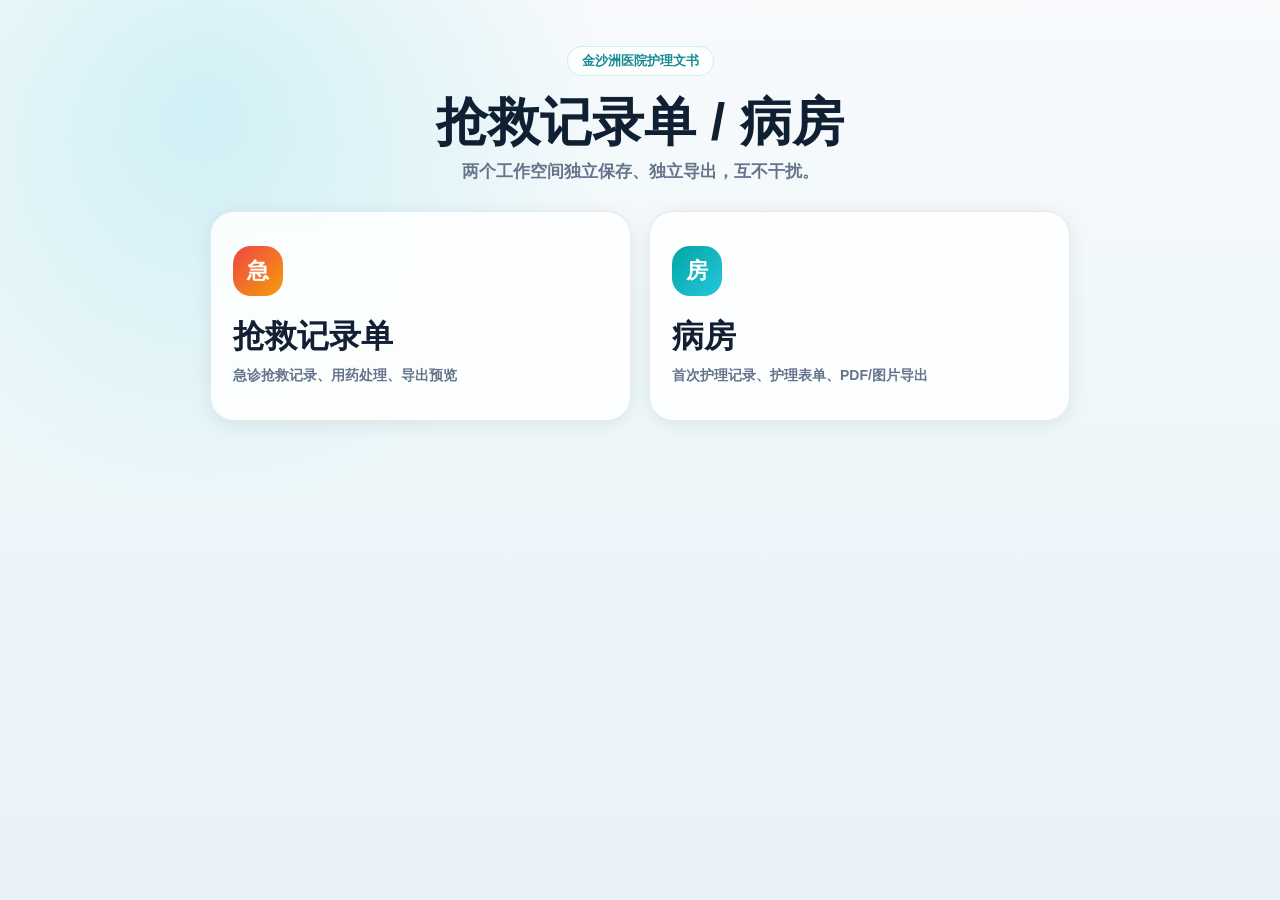
==== commit 586d06f0: "Deploy dual-space entry page" ====
--- a/index.html
+++ b/index.html
@@ -4,9 +4,9 @@
     <meta charset="UTF-8" />
     <meta name="viewport" content="width=device-width, initial-scale=1.0, viewport-fit=cover" />
     <link rel="icon" href="data:," />
-    <title>病房</title>
-    <script type="module" crossorigin src="./assets/index-EjnN2BVB.js"></script>
-    <link rel="stylesheet" crossorigin href="./assets/index-CTngaUdb.css">
+    <title>抢救记录单 / 病房</title>
+    <script type="module" crossorigin src="./assets/index-B5kIqjPh.js"></script>
+    <link rel="stylesheet" crossorigin href="./assets/index-BXN1sHiC.css">
   </head>
   <body>
     <div id="app"></div>
--- a/assets/index-BXN1sHiC.css
+++ b/assets/index-BXN1sHiC.css
@@ -0,0 +1 @@
+:root,:host{--van-black: #000;--van-white: #fff;--van-gray-1: #f7f8fa;--van-gray-2: #f2f3f5;--van-gray-3: #ebedf0;--van-gray-4: #dcdee0;--van-gray-5: #c8c9cc;--van-gray-6: #969799;--van-gray-7: #646566;--van-gray-8: #323233;--van-red: #ee0a24;--van-blue: #1989fa;--van-orange: #ff976a;--van-orange-dark: #ed6a0c;--van-orange-light: #fffbe8;--van-green: #07c160;--van-gradient-red: linear-gradient(to right, #ff6034, #ee0a24);--van-gradient-orange: linear-gradient(to right, #ffd01e, #ff8917);--van-primary-color: var(--van-blue);--van-success-color: var(--van-green);--van-danger-color: var(--van-red);--van-warning-color: var(--van-orange);--van-text-color: var(--van-gray-8);--van-text-color-2: var(--van-gray-6);--van-text-color-3: var(--van-gray-5);--van-active-color: var(--van-gray-2);--van-active-opacity: .6;--van-disabled-opacity: .5;--van-background: var(--van-gray-1);--van-background-2: var(--van-white);--van-background-3: var(--van-white);--van-padding-base: 4px;--van-padding-xs: 8px;--van-padding-sm: 12px;--van-padding-md: 16px;--van-padding-lg: 24px;--van-padding-xl: 32px;--van-font-bold: 600;--van-font-size-xs: 10px;--van-font-size-sm: 12px;--van-font-size-md: 14px;--van-font-size-lg: 16px;--van-line-height-xs: 14px;--van-line-height-sm: 18px;--van-line-height-md: 20px;--van-line-height-lg: 22px;--van-base-font: -apple-system, BlinkMacSystemFont, "Helvetica Neue", Helvetica, Segoe UI, Arial, Roboto, "PingFang SC", "miui", "Hiragino Sans GB", "Microsoft Yahei", sans-serif;--van-price-font: avenir-heavy, "PingFang SC", helvetica neue, arial, sans-serif;--van-duration-base: .3s;--van-duration-fast: .2s;--van-ease-out: ease-out;--van-ease-in: ease-in;--van-border-color: var(--van-gray-3);--van-border-width: 1px;--van-radius-sm: 2px;--van-radius-md: 4px;--van-radius-lg: 8px;--van-radius-max: 999px}.van-theme-dark{--van-text-color: #f5f5f5;--van-text-color-2: #707070;--van-text-color-3: #4d4d4d;--van-border-color: #3a3a3c;--van-active-color: #3a3a3c;--van-background: #000;--van-background-2: #1c1c1e;--van-background-3: #37363b}html{-webkit-tap-highlight-color:transparent}body{margin:0;font-family:var(--van-base-font)}a{text-decoration:none}input,button,textarea{color:inherit;font:inherit}a:focus,input:focus,button:focus,textarea:focus,[class*=van-]:focus{outline:none}ol,ul{margin:0;padding:0;list-style:none}@keyframes van-slide-up-enter{0%{transform:translate3d(0,100%,0)}}@keyframes van-slide-up-leave{to{transform:translate3d(0,100%,0)}}@keyframes van-slide-down-enter{0%{transform:translate3d(0,-100%,0)}}@keyframes van-slide-down-leave{to{transform:translate3d(0,-100%,0)}}@keyframes van-slide-left-enter{0%{transform:translate3d(-100%,0,0)}}@keyframes van-slide-left-leave{to{transform:translate3d(-100%,0,0)}}@keyframes van-slide-right-enter{0%{transform:translate3d(100%,0,0)}}@keyframes van-slide-right-leave{to{transform:translate3d(100%,0,0)}}@keyframes van-fade-in{0%{opacity:0}to{opacity:1}}@keyframes van-fade-out{0%{opacity:1}to{opacity:0}}@keyframes van-rotate{0%{transform:rotate(0)}to{transform:rotate(360deg)}}.van-fade-enter-active{animation:var(--van-duration-base) van-fade-in both var(--van-ease-out)}.van-fade-leave-active{animation:var(--van-duration-base) van-fade-out both var(--van-ease-in)}.van-slide-up-enter-active{animation:van-slide-up-enter var(--van-duration-base) both var(--van-ease-out)}.van-slide-up-leave-active{animation:van-slide-up-leave var(--van-duration-base) both var(--van-ease-in)}.van-slide-down-enter-active{animation:van-slide-down-enter var(--van-duration-base) both var(--van-ease-out)}.van-slide-down-leave-active{animation:van-slide-down-leave var(--van-duration-base) both var(--van-ease-in)}.van-slide-left-enter-active{animation:van-slide-left-enter var(--van-duration-base) both var(--van-ease-out)}.van-slide-left-leave-active{animation:van-slide-left-leave var(--van-duration-base) both var(--van-ease-in)}.van-slide-right-enter-active{animation:van-slide-right-enter var(--van-duration-base) both var(--van-ease-out)}.van-slide-right-leave-active{animation:van-slide-right-leave var(--van-duration-base) both var(--van-ease-in)}.van-clearfix:after{display:table;clear:both;content:""}.van-ellipsis{overflow:hidden;white-space:nowrap;text-overflow:ellipsis}.van-multi-ellipsis--l2{display:-webkit-box;overflow:hidden;text-overflow:ellipsis;-webkit-line-clamp:2;line-break:anywhere;-webkit-box-orient:vertical}.van-multi-ellipsis--l3{display:-webkit-box;overflow:hidden;text-overflow:ellipsis;-webkit-line-clamp:3;line-break:anywhere;-webkit-box-orient:vertical}.van-safe-area-top{padding-top:constant(safe-area-inset-top);padding-top:env(safe-area-inset-top)}.van-safe-area-bottom{padding-bottom:constant(safe-area-inset-bottom);padding-bottom:env(safe-area-inset-bottom)}.van-haptics-feedback{cursor:pointer}.van-haptics-feedback:active{opacity:var(--van-active-opacity)}[class*=van-hairline]:after{position:absolute;box-sizing:border-box;content:" ";pointer-events:none;top:-50%;right:-50%;bottom:-50%;left:-50%;border:0 solid var(--van-border-color);transform:scale(.5)}.van-hairline,.van-hairline--top,.van-hairline--left,.van-hairline--right,.van-hairline--bottom,.van-hairline--surround,.van-hairline--top-bottom{position:relative}.van-hairline--top:after{border-top-width:var(--van-border-width)}.van-hairline--left:after{border-left-width:var(--van-border-width)}.van-hairline--right:after{border-right-width:var(--van-border-width)}.van-hairline--bottom:after{border-bottom-width:var(--van-border-width)}.van-hairline--top-bottom:after,.van-hairline-unset--top-bottom:after{border-width:var(--van-border-width) 0}.van-hairline--surround:after{border-width:var(--van-border-width)}:root,:host{--van-action-bar-background: var(--van-background-2);--van-action-bar-height: 50px}.van-action-bar{position:fixed;right:0;bottom:0;left:0;display:flex;align-items:center;box-sizing:content-box;height:var(--van-action-bar-height);background:var(--van-action-bar-background)}:root,:host{--van-badge-size: 16px;--van-badge-color: var(--van-white);--van-badge-padding: 0 3px;--van-badge-font-size: var(--van-font-size-sm);--van-badge-font-weight: var(--van-font-bold);--van-badge-border-width: var(--van-border-width);--van-badge-background: var(--van-danger-color);--van-badge-dot-color: var(--van-danger-color);--van-badge-dot-size: 8px;--van-badge-font: -apple-system-font, helvetica neue, arial, sans-serif}.van-badge{display:inline-block;box-sizing:border-box;min-width:var(--van-badge-size);padding:var(--van-badge-padding);color:var(--van-badge-color);font-weight:var(--van-badge-font-weight);font-size:var(--van-badge-font-size);font-family:var(--van-badge-font);line-height:1.2;text-align:center;background:var(--van-badge-background);border:var(--van-badge-border-width) solid var(--van-background-2);border-radius:var(--van-radius-max)}.van-badge--fixed{position:absolute;transform-origin:100%}.van-badge--top-left{top:0;left:0;transform:translate(-50%,-50%)}.van-badge--top-right{top:0;right:0;transform:translate(50%,-50%)}.van-badge--bottom-left{bottom:0;left:0;transform:translate(-50%,50%)}.van-badge--bottom-right{bottom:0;right:0;transform:translate(50%,50%)}.van-badge--dot{width:var(--van-badge-dot-size);min-width:0;height:var(--van-badge-dot-size);background:var(--van-badge-dot-color);border-radius:100%;border:none;padding:0}.van-badge__wrapper{position:relative;display:inline-block}.van-icon{position:relative;display:inline-block;font:14px/1 vant-icon;font:normal normal normal 14px/1 var(--van-icon-font-family, "vant-icon");font-size:inherit;text-rendering:auto;-webkit-font-smoothing:antialiased}.van-icon:before{display:inline-block}.van-icon-arrow-double-left:before{content:""}.van-icon-arrow-double-right:before{content:""}.van-icon-contact:before{content:""}.van-icon-notes:before{content:""}.van-icon-records:before{content:""}.van-icon-cash-back-record:before{content:""}.van-icon-newspaper:before{content:""}.van-icon-discount:before{content:""}.van-icon-completed:before{content:""}.van-icon-user:before{content:""}.van-icon-description:before{content:""}.van-icon-list-switch:before{content:""}.van-icon-list-switching:before{content:""}.van-icon-link-o:before{content:""}.van-icon-miniprogram-o:before{content:""}.van-icon-qq:before{content:""}.van-icon-wechat-moments:before{content:""}.van-icon-weibo:before{content:""}.van-icon-cash-o:before{content:""}.van-icon-guide-o:before{content:""}.van-icon-invitation:before{content:""}.van-icon-shield-o:before{content:""}.van-icon-exchange:before{content:""}.van-icon-eye:before{content:""}.van-icon-enlarge:before{content:""}.van-icon-expand-o:before{content:""}.van-icon-eye-o:before{content:""}.van-icon-expand:before{content:""}.van-icon-filter-o:before{content:""}.van-icon-fire:before{content:""}.van-icon-fail:before{content:""}.van-icon-failure:before{content:""}.van-icon-fire-o:before{content:""}.van-icon-flag-o:before{content:""}.van-icon-font:before{content:""}.van-icon-font-o:before{content:""}.van-icon-gem-o:before{content:""}.van-icon-flower-o:before{content:""}.van-icon-gem:before{content:""}.van-icon-gift-card:before{content:""}.van-icon-friends:before{content:""}.van-icon-friends-o:before{content:""}.van-icon-gold-coin:before{content:""}.van-icon-gold-coin-o:before{content:""}.van-icon-good-job-o:before{content:""}.van-icon-gift:before{content:""}.van-icon-gift-o:before{content:""}.van-icon-gift-card-o:before{content:""}.van-icon-good-job:before{content:""}.van-icon-home-o:before{content:""}.van-icon-goods-collect:before{content:""}.van-icon-graphic:before{content:""}.van-icon-goods-collect-o:before{content:""}.van-icon-hot-o:before{content:""}.van-icon-info:before{content:""}.van-icon-hotel-o:before{content:""}.van-icon-info-o:before{content:""}.van-icon-hot-sale-o:before{content:""}.van-icon-hot:before{content:""}.van-icon-like:before{content:""}.van-icon-idcard:before{content:""}.van-icon-like-o:before{content:""}.van-icon-hot-sale:before{content:""}.van-icon-location-o:before{content:""}.van-icon-location:before{content:""}.van-icon-label:before{content:""}.van-icon-lock:before{content:""}.van-icon-label-o:before{content:""}.van-icon-map-marked:before{content:""}.van-icon-logistics:before{content:""}.van-icon-manager:before{content:""}.van-icon-more:before{content:""}.van-icon-live:before{content:""}.van-icon-manager-o:before{content:""}.van-icon-medal:before{content:""}.van-icon-more-o:before{content:""}.van-icon-music-o:before{content:""}.van-icon-music:before{content:""}.van-icon-new-arrival-o:before{content:""}.van-icon-medal-o:before{content:""}.van-icon-new-o:before{content:""}.van-icon-free-postage:before{content:""}.van-icon-newspaper-o:before{content:""}.van-icon-new-arrival:before{content:""}.van-icon-minus:before{content:""}.van-icon-orders-o:before{content:""}.van-icon-new:before{content:""}.van-icon-paid:before{content:""}.van-icon-notes-o:before{content:""}.van-icon-other-pay:before{content:""}.van-icon-pause-circle:before{content:""}.van-icon-pause:before{content:""}.van-icon-pause-circle-o:before{content:""}.van-icon-peer-pay:before{content:""}.van-icon-pending-payment:before{content:""}.van-icon-passed:before{content:""}.van-icon-plus:before{content:""}.van-icon-phone-circle-o:before{content:""}.van-icon-phone-o:before{content:""}.van-icon-printer:before{content:""}.van-icon-photo-fail:before{content:""}.van-icon-phone:before{content:""}.van-icon-photo-o:before{content:""}.van-icon-play-circle:before{content:""}.van-icon-play:before{content:""}.van-icon-phone-circle:before{content:""}.van-icon-point-gift-o:before{content:""}.van-icon-point-gift:before{content:""}.van-icon-play-circle-o:before{content:""}.van-icon-shrink:before{content:""}.van-icon-photo:before{content:""}.van-icon-qr:before{content:""}.van-icon-qr-invalid:before{content:""}.van-icon-question-o:before{content:""}.van-icon-revoke:before{content:""}.van-icon-replay:before{content:""}.van-icon-service:before{content:""}.van-icon-question:before{content:""}.van-icon-search:before{content:""}.van-icon-refund-o:before{content:""}.van-icon-service-o:before{content:""}.van-icon-scan:before{content:""}.van-icon-share:before{content:""}.van-icon-send-gift-o:before{content:""}.van-icon-share-o:before{content:""}.van-icon-setting:before{content:""}.van-icon-points:before{content:""}.van-icon-photograph:before{content:""}.van-icon-shop:before{content:""}.van-icon-shop-o:before{content:""}.van-icon-shop-collect-o:before{content:""}.van-icon-shop-collect:before{content:""}.van-icon-smile:before{content:""}.van-icon-shopping-cart-o:before{content:""}.van-icon-sign:before{content:""}.van-icon-sort:before{content:""}.van-icon-star-o:before{content:""}.van-icon-smile-comment-o:before{content:""}.van-icon-stop:before{content:""}.van-icon-stop-circle-o:before{content:""}.van-icon-smile-o:before{content:""}.van-icon-star:before{content:""}.van-icon-success:before{content:""}.van-icon-stop-circle:before{content:""}.van-icon-records-o:before{content:""}.van-icon-shopping-cart:before{content:""}.van-icon-tosend:before{content:""}.van-icon-todo-list:before{content:""}.van-icon-thumb-circle-o:before{content:""}.van-icon-thumb-circle:before{content:""}.van-icon-umbrella-circle:before{content:""}.van-icon-underway:before{content:""}.van-icon-upgrade:before{content:""}.van-icon-todo-list-o:before{content:""}.van-icon-tv-o:before{content:""}.van-icon-underway-o:before{content:""}.van-icon-user-o:before{content:""}.van-icon-vip-card-o:before{content:""}.van-icon-vip-card:before{content:""}.van-icon-send-gift:before{content:""}.van-icon-wap-home:before{content:""}.van-icon-wap-nav:before{content:""}.van-icon-volume-o:before{content:""}.van-icon-video:before{content:""}.van-icon-wap-home-o:before{content:""}.van-icon-volume:before{content:""}.van-icon-warning:before{content:""}.van-icon-weapp-nav:before{content:""}.van-icon-wechat-pay:before{content:""}.van-icon-warning-o:before{content:""}.van-icon-wechat:before{content:""}.van-icon-setting-o:before{content:""}.van-icon-youzan-shield:before{content:""}.van-icon-warn-o:before{content:""}.van-icon-smile-comment:before{content:""}.van-icon-user-circle-o:before{content:""}.van-icon-video-o:before{content:""}.van-icon-add-square:before{content:""}.van-icon-add:before{content:""}.van-icon-arrow-down:before{content:""}.van-icon-arrow-up:before{content:""}.van-icon-arrow:before{content:""}.van-icon-after-sale:before{content:""}.van-icon-add-o:before{content:""}.van-icon-alipay:before{content:""}.van-icon-ascending:before{content:""}.van-icon-apps-o:before{content:""}.van-icon-aim:before{content:""}.van-icon-award:before{content:""}.van-icon-arrow-left:before{content:""}.van-icon-award-o:before{content:""}.van-icon-audio:before{content:""}.van-icon-bag-o:before{content:""}.van-icon-balance-list:before{content:""}.van-icon-back-top:before{content:""}.van-icon-bag:before{content:""}.van-icon-balance-pay:before{content:""}.van-icon-balance-o:before{content:""}.van-icon-bar-chart-o:before{content:""}.van-icon-bars:before{content:""}.van-icon-balance-list-o:before{content:""}.van-icon-birthday-cake-o:before{content:""}.van-icon-bookmark:before{content:""}.van-icon-bill:before{content:""}.van-icon-bell:before{content:""}.van-icon-browsing-history-o:before{content:""}.van-icon-browsing-history:before{content:""}.van-icon-bookmark-o:before{content:""}.van-icon-bulb-o:before{content:""}.van-icon-bullhorn-o:before{content:""}.van-icon-bill-o:before{content:""}.van-icon-calendar-o:before{content:""}.van-icon-brush-o:before{content:""}.van-icon-card:before{content:""}.van-icon-cart-o:before{content:""}.van-icon-cart-circle:before{content:""}.van-icon-cart-circle-o:before{content:""}.van-icon-cart:before{content:""}.van-icon-cash-on-deliver:before{content:""}.van-icon-cash-back-record-o:before{content:""}.van-icon-cashier-o:before{content:""}.van-icon-chart-trending-o:before{content:""}.van-icon-certificate:before{content:""}.van-icon-chat:before{content:""}.van-icon-clear:before{content:""}.van-icon-chat-o:before{content:""}.van-icon-checked:before{content:""}.van-icon-clock:before{content:""}.van-icon-clock-o:before{content:""}.van-icon-close:before{content:""}.van-icon-closed-eye:before{content:""}.van-icon-circle:before{content:""}.van-icon-cluster-o:before{content:""}.van-icon-column:before{content:""}.van-icon-comment-circle-o:before{content:""}.van-icon-cluster:before{content:""}.van-icon-comment:before{content:""}.van-icon-comment-o:before{content:""}.van-icon-comment-circle:before{content:""}.van-icon-completed-o:before{content:""}.van-icon-credit-pay:before{content:""}.van-icon-coupon:before{content:""}.van-icon-debit-pay:before{content:""}.van-icon-coupon-o:before{content:""}.van-icon-contact-o:before{content:""}.van-icon-descending:before{content:""}.van-icon-desktop-o:before{content:""}.van-icon-diamond-o:before{content:""}.van-icon-description-o:before{content:""}.van-icon-delete:before{content:""}.van-icon-diamond:before{content:""}.van-icon-delete-o:before{content:""}.van-icon-cross:before{content:""}.van-icon-edit:before{content:""}.van-icon-ellipsis:before{content:""}.van-icon-down:before{content:""}.van-icon-discount-o:before{content:""}.van-icon-ecard-pay:before{content:""}.van-icon-envelop-o:before{content:""}@font-face{font-weight:400;font-family:vant-icon;font-style:normal;font-display:auto;src:url([data-uri]) format("woff2"),url(//at.alicdn.com/t/c/font_2553510_ciljc7axaw7.woff?t=1705587463221) format("woff")}.van-icon__image{display:block;width:1em;height:1em;object-fit:contain}:root,:host{--van-skeleton-image-size: 96px;--van-skeleton-image-radius: 24px}.van-skeleton-image{display:flex;width:var(--van-skeleton-image-size);height:var(--van-skeleton-image-size);align-items:center;justify-content:center;background:var(--van-active-color)}.van-skeleton-image--round{border-radius:var(--van-skeleton-image-radius)}.van-skeleton-image__icon{width:calc(var(--van-skeleton-image-size) / 2);height:calc(var(--van-skeleton-image-size) / 2);font-size:calc(var(--van-skeleton-image-size) / 2);color:var(--van-gray-5)}:root,:host{--van-rate-icon-size: 20px;--van-rate-icon-gutter: var(--van-padding-base);--van-rate-icon-void-color: var(--van-gray-5);--van-rate-icon-full-color: var(--van-danger-color);--van-rate-icon-disabled-color: var(--van-gray-5)}.van-rate{display:inline-flex;cursor:pointer;-webkit-user-select:none;user-select:none;flex-wrap:wrap}.van-rate__item{position:relative}.van-rate__item:not(:last-child){padding-right:var(--van-rate-icon-gutter)}.van-rate__icon{display:block;width:1em;color:var(--van-rate-icon-void-color);font-size:var(--van-rate-icon-size)}.van-rate__icon--half{position:absolute;top:0;left:0;overflow:hidden;pointer-events:none}.van-rate__icon--full{color:var(--van-rate-icon-full-color)}.van-rate__icon--disabled{color:var(--van-rate-icon-disabled-color)}.van-rate--disabled{cursor:not-allowed}.van-rate--readonly{cursor:default}:root,:host{--van-notice-bar-height: 40px;--van-notice-bar-padding: 0 var(--van-padding-md);--van-notice-bar-wrapable-padding: var(--van-padding-xs) var(--van-padding-md);--van-notice-bar-text-color: var(--van-orange-dark);--van-notice-bar-font-size: var(--van-font-size-md);--van-notice-bar-line-height: 24px;--van-notice-bar-background: var(--van-orange-light);--van-notice-bar-icon-size: 16px;--van-notice-bar-icon-min-width: 24px}.van-notice-bar{position:relative;display:flex;align-items:center;height:var(--van-notice-bar-height);padding:var(--van-notice-bar-padding);color:var(--van-notice-bar-text-color);font-size:var(--van-notice-bar-font-size);line-height:var(--van-notice-bar-line-height);background:var(--van-notice-bar-background)}.van-notice-bar__left-icon,.van-notice-bar__right-icon{min-width:var(--van-notice-bar-icon-min-width);font-size:var(--van-notice-bar-icon-size)}.van-notice-bar__right-icon{text-align:right;cursor:pointer}.van-notice-bar__wrap{position:relative;display:flex;flex:1;align-items:center;height:100%;overflow:hidden}.van-notice-bar__content{position:absolute;white-space:nowrap;transition-timing-function:linear}.van-notice-bar__content.van-ellipsis{max-width:100%}.van-notice-bar--wrapable{height:auto;padding:var(--van-notice-bar-wrapable-padding)}.van-notice-bar--wrapable .van-notice-bar__wrap{height:auto}.van-notice-bar--wrapable .van-notice-bar__content{position:relative;white-space:normal;word-wrap:break-word}:root,:host{--van-nav-bar-height: 46px;--van-nav-bar-background: var(--van-background-2);--van-nav-bar-arrow-size: 16px;--van-nav-bar-icon-color: var(--van-primary-color);--van-nav-bar-text-color: var(--van-primary-color);--van-nav-bar-title-font-size: var(--van-font-size-lg);--van-nav-bar-title-text-color: var(--van-text-color);--van-nav-bar-z-index: 1;--van-nav-bar-disabled-opacity: var(--van-disabled-opacity)}.van-nav-bar{position:relative;z-index:var(--van-nav-bar-z-index);line-height:var(--van-line-height-lg);text-align:center;background:var(--van-nav-bar-background);-webkit-user-select:none;user-select:none}.van-nav-bar--fixed{position:fixed;top:0;left:0;width:100%}.van-nav-bar--safe-area-inset-top{padding-top:constant(safe-area-inset-top);padding-top:env(safe-area-inset-top)}.van-nav-bar .van-icon{color:var(--van-nav-bar-icon-color)}.van-nav-bar__content{position:relative;display:flex;align-items:center;height:var(--van-nav-bar-height)}.van-nav-bar__arrow{margin-right:var(--van-padding-base);font-size:var(--van-nav-bar-arrow-size)}.van-nav-bar__title{max-width:60%;margin:0 auto;color:var(--van-nav-bar-title-text-color);font-weight:var(--van-font-bold);font-size:var(--van-nav-bar-title-font-size)}.van-nav-bar__left,.van-nav-bar__right{position:absolute;top:0;bottom:0;display:flex;align-items:center;padding:0 var(--van-padding-md);font-size:var(--van-font-size-md)}.van-nav-bar__left--disabled,.van-nav-bar__right--disabled{cursor:not-allowed;opacity:var(--van-nav-bar-disabled-opacity)}.van-nav-bar__left{left:0}.van-nav-bar__right{right:0}.van-nav-bar__text{color:var(--van-nav-bar-text-color)}:root,:host{--van-floating-bubble-size: 48px;--van-floating-bubble-initial-gap: 24px;--van-floating-bubble-icon-size: 28px;--van-floating-bubble-background: var(--van-primary-color);--van-floating-bubble-color: var(--van-background-2);--van-floating-bubble-z-index: 999;--van-floating-bubble-border-radius: var(--van-radius-max)}.van-floating-bubble{position:fixed;left:0;top:0;right:var(--van-floating-bubble-initial-gap);bottom:var(--van-floating-bubble-initial-gap);width:var(--van-floating-bubble-size);height:var(--van-floating-bubble-size);box-sizing:border-box;display:flex;justify-content:center;align-items:center;overflow:hidden;cursor:pointer;-webkit-user-select:none;user-select:none;touch-action:none;background:var(--van-floating-bubble-background);color:var(--van-floating-bubble-color);border-radius:var(--van-floating-bubble-border-radius);z-index:var(--van-floating-bubble-z-index);transition:transform var(--van-duration-base)}.van-floating-bubble:active{opacity:.8}.van-floating-bubble__icon{font-size:var(--van-floating-bubble-icon-size)}:root,:host{--van-image-placeholder-text-color: var(--van-text-color-2);--van-image-placeholder-font-size: var(--van-font-size-md);--van-image-placeholder-background: var(--van-background);--van-image-loading-icon-size: 32px;--van-image-loading-icon-color: var(--van-gray-4);--van-image-error-icon-size: 32px;--van-image-error-icon-color: var(--van-gray-4)}.van-image{position:relative;display:inline-block}.van-image--round{overflow:hidden;border-radius:var(--van-radius-max)}.van-image--round .van-image__img{border-radius:inherit}.van-image--block{display:block}.van-image__img,.van-image__error,.van-image__loading{display:block;width:100%;height:100%}.van-image__error,.van-image__loading{position:absolute;top:0;left:0;display:flex;flex-direction:column;align-items:center;justify-content:center;color:var(--van-image-placeholder-text-color);font-size:var(--van-image-placeholder-font-size);background:var(--van-image-placeholder-background)}.van-image__loading-icon{color:var(--van-image-loading-icon-color);font-size:var(--van-image-loading-icon-size)}.van-image__error-icon{color:var(--van-image-error-icon-color);font-size:var(--van-image-error-icon-size)}:root,:host{--van-back-top-size: 40px;--van-back-top-right: 30px;--van-back-top-bottom: 40px;--van-back-top-z-index: 100;--van-back-top-icon-size: 20px;--van-back-top-text-color: #fff;--van-back-top-background: var(--van-blue)}.van-back-top{position:fixed;display:flex;align-items:center;justify-content:center;width:var(--van-back-top-size);height:var(--van-back-top-size);right:var(--van-back-top-right);bottom:var(--van-back-top-bottom);z-index:var(--van-back-top-z-index);cursor:pointer;color:var(--van-back-top-text-color);border-radius:var(--van-radius-max);box-shadow:0 2px 8px #0000001f;transform:scale(0);transition:var(--van-duration-base) cubic-bezier(.25,.8,.5,1);background-color:var(--van-back-top-background)}.van-back-top:active{opacity:var(--van-active-opacity)}.van-back-top__placeholder{display:none}.van-back-top--active{transform:scale(1)}.van-back-top__icon{font-size:var(--van-back-top-icon-size);font-weight:var(--van-font-bold)}:root,:host{--van-tag-padding: 0 var(--van-padding-base);--van-tag-text-color: var(--van-white);--van-tag-font-size: var(--van-font-size-sm);--van-tag-radius: 2px;--van-tag-line-height: 16px;--van-tag-medium-padding: 2px 6px;--van-tag-large-padding: var(--van-padding-base) var(--van-padding-xs);--van-tag-large-radius: var(--van-radius-md);--van-tag-large-font-size: var(--van-font-size-md);--van-tag-round-radius: var(--van-radius-max);--van-tag-danger-color: var(--van-danger-color);--van-tag-primary-color: var(--van-primary-color);--van-tag-success-color: var(--van-success-color);--van-tag-warning-color: var(--van-warning-color);--van-tag-default-color: var(--van-gray-6);--van-tag-plain-background: var(--van-background-2)}.van-tag{position:relative;display:inline-flex;align-items:center;padding:var(--van-tag-padding);color:var(--van-tag-text-color);font-size:var(--van-tag-font-size);line-height:var(--van-tag-line-height);border-radius:var(--van-tag-radius)}.van-tag--default{background:var(--van-tag-default-color)}.van-tag--default.van-tag--plain{color:var(--van-tag-default-color)}.van-tag--danger{background:var(--van-tag-danger-color)}.van-tag--danger.van-tag--plain{color:var(--van-tag-danger-color)}.van-tag--primary{background:var(--van-tag-primary-color)}.van-tag--primary.van-tag--plain{color:var(--van-tag-primary-color)}.van-tag--success{background:var(--van-tag-success-color)}.van-tag--success.van-tag--plain{color:var(--van-tag-success-color)}.van-tag--warning{background:var(--van-tag-warning-color)}.van-tag--warning.van-tag--plain{color:var(--van-tag-warning-color)}.van-tag--plain{background:var(--van-tag-plain-background);border-color:currentColor}.van-tag--plain:before{position:absolute;top:0;right:0;bottom:0;left:0;border:1px solid;border-color:inherit;border-radius:inherit;content:"";pointer-events:none}.van-tag--medium{padding:var(--van-tag-medium-padding)}.van-tag--large{padding:var(--van-tag-large-padding);font-size:var(--van-tag-large-font-size);border-radius:var(--van-tag-large-radius)}.van-tag--mark{border-radius:0 var(--van-tag-round-radius) var(--van-tag-round-radius) 0}.van-tag--mark:after{display:block;width:2px;content:""}.van-tag--round{border-radius:var(--van-tag-round-radius)}.van-tag__close{margin-left:2px}:root,:host{--van-card-padding: var(--van-padding-xs) var(--van-padding-md);--van-card-font-size: var(--van-font-size-sm);--van-card-text-color: var(--van-text-color);--van-card-background: var(--van-background);--van-card-thumb-size: 88px;--van-card-thumb-radius: var(--van-radius-lg);--van-card-title-line-height: 16px;--van-card-desc-color: var(--van-text-color-2);--van-card-desc-line-height: var(--van-line-height-md);--van-card-price-color: var(--van-text-color);--van-card-origin-price-color: var(--van-text-color-2);--van-card-num-color: var(--van-text-color-2);--van-card-origin-price-font-size: var(--van-font-size-xs);--van-card-price-font-size: var(--van-font-size-sm);--van-card-price-integer-font-size: var(--van-font-size-lg);--van-card-price-font: var(--van-price-font)}.van-card{position:relative;box-sizing:border-box;padding:var(--van-card-padding);color:var(--van-card-text-color);font-size:var(--van-card-font-size);background:var(--van-card-background)}.van-card:not(:first-child){margin-top:var(--van-padding-xs)}.van-card__header{display:flex}.van-card__thumb{position:relative;flex:none;width:var(--van-card-thumb-size);height:var(--van-card-thumb-size);margin-right:var(--van-padding-xs)}.van-card__thumb img{border-radius:var(--van-card-thumb-radius)}.van-card__content{position:relative;display:flex;flex:1;flex-direction:column;justify-content:space-between;min-width:0;min-height:var(--van-card-thumb-size)}.van-card__content--centered{justify-content:center}.van-card__title,.van-card__desc{word-wrap:break-word}.van-card__title{max-height:32px;font-weight:var(--van-font-bold);line-height:var(--van-card-title-line-height)}.van-card__desc{max-height:var(--van-card-desc-line-height);color:var(--van-card-desc-color);line-height:var(--van-card-desc-line-height)}.van-card__bottom{line-height:var(--van-line-height-md)}.van-card__price{display:inline-block;color:var(--van-card-price-color);font-weight:var(--van-font-bold);font-size:var(--van-card-price-font-size)}.van-card__price-integer{font-size:var(--van-card-price-integer-font-size);font-family:var(--van-card-price-font)}.van-card__price-decimal{font-family:var(--van-card-price-font)}.van-card__origin-price{display:inline-block;margin-left:5px;color:var(--van-card-origin-price-color);font-size:var(--van-card-origin-price-font-size);text-decoration:line-through}.van-card__num{float:right;color:var(--van-card-num-color)}.van-card__tag{position:absolute;top:2px;left:0}.van-card__footer{flex:none;text-align:right}.van-card__footer .van-button{margin-left:5px}:root,:host{--van-cell-font-size: var(--van-font-size-md);--van-cell-line-height: 24px;--van-cell-vertical-padding: 10px;--van-cell-horizontal-padding: var(--van-padding-md);--van-cell-text-color: var(--van-text-color);--van-cell-background: var(--van-background-2);--van-cell-border-color: var(--van-border-color);--van-cell-active-color: var(--van-active-color);--van-cell-required-color: var(--van-danger-color);--van-cell-label-color: var(--van-text-color-2);--van-cell-label-font-size: var(--van-font-size-sm);--van-cell-label-line-height: var(--van-line-height-sm);--van-cell-label-margin-top: var(--van-padding-base);--van-cell-value-color: var(--van-text-color-2);--van-cell-value-font-size: inherit;--van-cell-icon-size: 16px;--van-cell-right-icon-color: var(--van-gray-6);--van-cell-large-vertical-padding: var(--van-padding-sm);--van-cell-large-title-font-size: var(--van-font-size-lg);--van-cell-large-label-font-size: var(--van-font-size-md);--van-cell-large-value-font-size: inherit}.van-cell{position:relative;display:flex;box-sizing:border-box;width:100%;padding:var(--van-cell-vertical-padding) var(--van-cell-horizontal-padding);overflow:hidden;color:var(--van-cell-text-color);font-size:var(--van-cell-font-size);line-height:var(--van-cell-line-height);background:var(--van-cell-background)}.van-cell:after{position:absolute;box-sizing:border-box;content:" ";pointer-events:none;right:var(--van-padding-md);bottom:0;left:var(--van-padding-md);border-bottom:1px solid var(--van-cell-border-color);transform:scaleY(.5)}.van-cell:last-child:after,.van-cell--borderless:after{display:none}.van-cell__label{margin-top:var(--van-cell-label-margin-top);color:var(--van-cell-label-color);font-size:var(--van-cell-label-font-size);line-height:var(--van-cell-label-line-height)}.van-cell__title,.van-cell__value{flex:1}.van-cell__value{position:relative;overflow:hidden;color:var(--van-cell-value-color);font-size:var(--van-cell-value-font-size);text-align:right;vertical-align:middle;word-wrap:break-word}.van-cell__left-icon,.van-cell__right-icon{height:var(--van-cell-line-height);font-size:var(--van-cell-icon-size);line-height:var(--van-cell-line-height)}.van-cell__left-icon{margin-right:var(--van-padding-base)}.van-cell__right-icon{margin-left:var(--van-padding-base);color:var(--van-cell-right-icon-color)}.van-cell--clickable{cursor:pointer}.van-cell--clickable:active{background-color:var(--van-cell-active-color)}.van-cell--required{overflow:visible}.van-cell--required:before{position:absolute;left:var(--van-padding-xs);color:var(--van-cell-required-color);font-size:var(--van-cell-font-size);content:"*"}.van-cell--center{align-items:center}.van-cell--large{padding-top:var(--van-cell-large-vertical-padding);padding-bottom:var(--van-cell-large-vertical-padding)}.van-cell--large .van-cell__title{font-size:var(--van-cell-large-title-font-size)}.van-cell--large .van-cell__label{font-size:var(--van-cell-large-label-font-size)}.van-cell--large .van-cell__value{font-size:var(--van-cell-large-value-font-size)}:root,:host{--van-coupon-cell-selected-text-color: var(--van-text-color)}.van-coupon-cell__value--selected{color:var(--van-coupon-cell-selected-text-color)}:root,:host{--van-contact-card-padding: var(--van-padding-md);--van-contact-card-add-icon-size: 40px;--van-contact-card-add-icon-color: var(--van-primary-color);--van-contact-card-title-line-height: var(--van-line-height-md)}.van-contact-card{padding:var(--van-contact-card-padding)}.van-contact-card__title{margin-left:5px;line-height:var(--van-contact-card-title-line-height)}.van-contact-card--add .van-contact-card__value{line-height:var(--van-contact-card-add-icon-size)}.van-contact-card--add .van-cell__left-icon{color:var(--van-contact-card-add-icon-color);font-size:var(--van-contact-card-add-icon-size)}.van-contact-card:before{position:absolute;right:0;bottom:0;left:0;height:2px;background:repeating-linear-gradient(-45deg,var(--van-warning-color) 0,var(--van-warning-color) 20%,transparent 0,transparent 25%,var(--van-primary-color) 0,var(--van-primary-color) 45%,transparent 0,transparent 50%);background-size:80px;content:""}:root,:host{--van-collapse-item-duration: var(--van-duration-base);--van-collapse-item-content-padding: var(--van-padding-sm) var(--van-padding-md);--van-collapse-item-content-font-size: var(--van-font-size-md);--van-collapse-item-content-line-height: 1.5;--van-collapse-item-content-text-color: var(--van-text-color-2);--van-collapse-item-content-background: var(--van-background-2);--van-collapse-item-title-disabled-color: var(--van-text-color-3)}.van-collapse-item{position:relative}.van-collapse-item--border:after{position:absolute;box-sizing:border-box;content:" ";pointer-events:none;top:0;right:var(--van-padding-md);left:var(--van-padding-md);border-top:1px solid var(--van-border-color);transform:scaleY(.5)}.van-collapse-item__title .van-cell__right-icon:before{transform:rotate(90deg) translateZ(0);transition:transform var(--van-collapse-item-duration)}.van-collapse-item__title:after{right:var(--van-padding-md);display:none}.van-collapse-item__title--expanded .van-cell__right-icon:before{transform:rotate(-90deg)}.van-collapse-item__title--expanded:after{display:block}.van-collapse-item__title--borderless:after{display:none}.van-collapse-item__title--disabled{cursor:not-allowed}.van-collapse-item__title--disabled,.van-collapse-item__title--disabled .van-cell__right-icon{color:var(--van-collapse-item-title-disabled-color)}.van-collapse-item__wrapper{overflow:hidden;transition:height var(--van-collapse-item-duration) ease-in-out;will-change:height}.van-collapse-item__content{padding:var(--van-collapse-item-content-padding);color:var(--van-collapse-item-content-text-color);font-size:var(--van-collapse-item-content-font-size);line-height:var(--van-collapse-item-content-line-height);background:var(--van-collapse-item-content-background)}:root,:host{--van-field-label-width: 6.2em;--van-field-label-color: var(--van-text-color);--van-field-label-margin-right: var(--van-padding-sm);--van-field-input-text-color: var(--van-text-color);--van-field-input-error-text-color: var(--van-danger-color);--van-field-input-disabled-text-color: var(--van-text-color-3);--van-field-placeholder-text-color: var(--van-text-color-3);--van-field-icon-size: 18px;--van-field-clear-icon-size: 18px;--van-field-clear-icon-color: var(--van-gray-5);--van-field-right-icon-color: var(--van-gray-6);--van-field-error-message-color: var(--van-danger-color);--van-field-error-message-font-size: 12px;--van-field-text-area-min-height: 60px;--van-field-word-limit-color: var(--van-gray-7);--van-field-word-limit-font-size: var(--van-font-size-sm);--van-field-word-limit-line-height: 16px;--van-field-disabled-text-color: var(--van-text-color-3);--van-field-required-mark-color: var(--van-red)}.van-field{flex-wrap:wrap}.van-field__label{flex:none;box-sizing:border-box;width:var(--van-field-label-width);margin-right:var(--van-field-label-margin-right);color:var(--van-field-label-color);text-align:left;word-wrap:break-word}.van-field__label--center{text-align:center}.van-field__label--right{text-align:right}.van-field__label--top{display:flex;width:100%;text-align:left;margin-bottom:var(--van-padding-base);overflow-wrap:break-word}.van-field__label--required:before{margin-right:2px;color:var(--van-field-required-mark-color);content:"*"}.van-field--disabled .van-field__label{color:var(--van-field-disabled-text-color)}.van-field__value{overflow:visible}.van-field__body{display:flex;align-items:center}.van-field__control{display:block;box-sizing:border-box;width:100%;min-width:0;margin:0;padding:0;color:var(--van-field-input-text-color);line-height:inherit;text-align:left;background-color:transparent;border:0;resize:none;-webkit-user-select:auto;user-select:auto}.van-field__control::-webkit-input-placeholder{color:var(--van-field-placeholder-text-color)}.van-field__control::placeholder{color:var(--van-field-placeholder-text-color)}.van-field__control:read-only{cursor:default}.van-field__control:disabled{color:var(--van-field-input-disabled-text-color);cursor:not-allowed;opacity:1;-webkit-text-fill-color:var(--van-field-input-disabled-text-color)}.van-field__control--center{justify-content:center;text-align:center}.van-field__control--right{justify-content:flex-end;text-align:right}.van-field__control--custom{display:flex;align-items:center;min-height:var(--van-cell-line-height)}.van-field__control--error::-webkit-input-placeholder{color:var(--van-field-input-error-text-color);-webkit-text-fill-color:currentColor}.van-field__control--error,.van-field__control--error::placeholder{color:var(--van-field-input-error-text-color);-webkit-text-fill-color:currentColor}.van-field__control--min-height{min-height:var(--van-field-text-area-min-height)}.van-field__control[type=date],.van-field__control[type=time],.van-field__control[type=datetime-local]{min-height:var(--van-cell-line-height)}.van-field__control[type=search]{-webkit-appearance:none}.van-field__clear,.van-field__icon,.van-field__button,.van-field__right-icon{flex-shrink:0}.van-field__clear,.van-field__right-icon{margin-right:calc(var(--van-padding-xs) * -1);padding:0 var(--van-padding-xs);line-height:inherit}.van-field__clear{color:var(--van-field-clear-icon-color);font-size:var(--van-field-clear-icon-size);cursor:pointer}.van-field__left-icon .van-icon,.van-field__right-icon .van-icon{display:block;font-size:var(--van-field-icon-size);line-height:inherit}.van-field__left-icon{margin-right:var(--van-padding-base)}.van-field__right-icon{color:var(--van-field-right-icon-color)}.van-field__button{padding-left:var(--van-padding-xs)}.van-field__error-message{color:var(--van-field-error-message-color);font-size:var(--van-field-error-message-font-size);text-align:left}.van-field__error-message--center{text-align:center}.van-field__error-message--right{text-align:right}.van-field__word-limit{margin-top:var(--van-padding-base);color:var(--van-field-word-limit-color);font-size:var(--van-field-word-limit-font-size);line-height:var(--van-field-word-limit-line-height);text-align:right}:root,:host{--van-search-padding: 10px var(--van-padding-sm);--van-search-background: var(--van-background-2);--van-search-content-background: var(--van-background);--van-search-input-height: 34px;--van-search-label-padding: 0 5px;--van-search-label-color: var(--van-text-color);--van-search-label-font-size: var(--van-font-size-md);--van-search-left-icon-color: var(--van-gray-6);--van-search-action-padding: 0 var(--van-padding-xs);--van-search-action-text-color: var(--van-text-color);--van-search-action-font-size: var(--van-font-size-md)}.van-search{display:flex;align-items:center;box-sizing:border-box;padding:var(--van-search-padding);background:var(--van-search-background)}.van-search__content{display:flex;flex:1;padding-left:var(--van-padding-sm);background:var(--van-search-content-background);border-radius:var(--van-radius-sm)}.van-search__content--round{border-radius:var(--van-radius-max)}.van-search__label{padding:var(--van-search-label-padding);color:var(--van-search-label-color);font-size:var(--van-search-label-font-size);line-height:var(--van-search-input-height)}.van-search__field{flex:1;align-items:center;padding:0 var(--van-padding-xs) 0 0;height:var(--van-search-input-height);background-color:transparent}.van-search__field .van-field__left-icon{color:var(--van-search-left-icon-color)}.van-search__field--with-message{height:auto;align-items:flex-start;padding-top:5px;padding-bottom:5px}.van-search--show-action{padding-right:0}.van-search input::-webkit-search-decoration,.van-search input::-webkit-search-cancel-button,.van-search input::-webkit-search-results-button,.van-search input::-webkit-search-results-decoration{display:none}.van-search__action{padding:var(--van-search-action-padding);color:var(--van-search-action-text-color);font-size:var(--van-search-action-font-size);line-height:var(--van-search-input-height);cursor:pointer;-webkit-user-select:none;user-select:none}.van-search__action:active{background-color:var(--van-active-color)}:root,:host{--van-action-bar-icon-width: 48px;--van-action-bar-icon-height: 100%;--van-action-bar-icon-color: var(--van-text-color);--van-action-bar-icon-size: 18px;--van-action-bar-icon-font-size: var(--van-font-size-xs);--van-action-bar-icon-active-color: var(--van-active-color);--van-action-bar-icon-text-color: var(--van-text-color);--van-action-bar-icon-background: var(--van-background-2)}.van-action-bar-icon{display:flex;flex-direction:column;justify-content:center;min-width:var(--van-action-bar-icon-width);height:var(--van-action-bar-icon-height);color:var(--van-action-bar-icon-text-color);font-size:var(--van-action-bar-icon-font-size);line-height:1;text-align:center;background:var(--van-action-bar-icon-background);cursor:pointer}.van-action-bar-icon:active{background-color:var(--van-action-bar-icon-active-color)}.van-action-bar-icon--disabled{color:var(--van-text-color-3);cursor:not-allowed}.van-action-bar-icon--disabled:active{background-color:transparent}.van-action-bar-icon--disabled .van-action-bar-icon__icon{color:var(--van-text-color-3)}.van-action-bar-icon__icon{margin:0 auto var(--van-padding-base);color:var(--van-action-bar-icon-color);font-size:var(--van-action-bar-icon-size)}:root,:host{--van-loading-text-color: var(--van-text-color-2);--van-loading-text-font-size: var(--van-font-size-md);--van-loading-spinner-color: var(--van-gray-5);--van-loading-spinner-size: 30px;--van-loading-spinner-duration: .8s}.van-loading{position:relative;color:var(--van-loading-spinner-color);font-size:0;vertical-align:middle}.van-loading__spinner{position:relative;display:inline-block;width:var(--van-loading-spinner-size);max-width:100%;height:var(--van-loading-spinner-size);max-height:100%;vertical-align:middle;animation:van-rotate var(--van-loading-spinner-duration) linear infinite}.van-loading__spinner--spinner{animation-timing-function:steps(12)}.van-loading__spinner--circular{animation-duration:2s}.van-loading__line{position:absolute;top:0;left:0;width:100%;height:100%}.van-loading__line:before{display:block;width:2px;height:25%;margin:0 auto;background-color:currentColor;border-radius:40%;content:" "}.van-loading__circular{display:block;width:100%;height:100%}.van-loading__circular circle{animation:van-circular 1.5s ease-in-out infinite;stroke:currentColor;stroke-width:3;stroke-linecap:round}.van-loading__text{display:inline-block;margin-left:var(--van-padding-xs);color:var(--van-loading-text-color);font-size:var(--van-loading-text-font-size);vertical-align:middle}.van-loading--vertical{display:flex;flex-direction:column;align-items:center}.van-loading--vertical .van-loading__text{margin:var(--van-padding-xs) 0 0}@keyframes van-circular{0%{stroke-dasharray:1,200;stroke-dashoffset:0}50%{stroke-dasharray:90,150;stroke-dashoffset:-40}to{stroke-dasharray:90,150;stroke-dashoffset:-120}}.van-loading__line--1{transform:rotate(30deg);opacity:1}.van-loading__line--2{transform:rotate(60deg);opacity:.9375}.van-loading__line--3{transform:rotate(90deg);opacity:.875}.van-loading__line--4{transform:rotate(120deg);opacity:.8125}.van-loading__line--5{transform:rotate(150deg);opacity:.75}.van-loading__line--6{transform:rotate(180deg);opacity:.6875}.van-loading__line--7{transform:rotate(210deg);opacity:.625}.van-loading__line--8{transform:rotate(240deg);opacity:.5625}.van-loading__line--9{transform:rotate(270deg);opacity:.5}.van-loading__line--10{transform:rotate(300deg);opacity:.4375}.van-loading__line--11{transform:rotate(330deg);opacity:.375}.van-loading__line--12{transform:rotate(360deg);opacity:.3125}:root,:host{--van-pull-refresh-head-height: 50px;--van-pull-refresh-head-font-size: var(--van-font-size-md);--van-pull-refresh-head-text-color: var(--van-text-color-2);--van-pull-refresh-loading-icon-size: 16px}.van-pull-refresh{overflow:hidden}.van-pull-refresh__track{position:relative;height:100%;transition-property:transform}.van-pull-refresh__head{position:absolute;left:0;width:100%;height:var(--van-pull-refresh-head-height);overflow:hidden;color:var(--van-pull-refresh-head-text-color);font-size:var(--van-pull-refresh-head-font-size);line-height:var(--van-pull-refresh-head-height);text-align:center;transform:translateY(-100%)}.van-pull-refresh__loading .van-loading__spinner{width:var(--van-pull-refresh-loading-icon-size);height:var(--van-pull-refresh-loading-icon-size)}:root,:host{--van-number-keyboard-background: var(--van-gray-2);--van-number-keyboard-key-height: 48px;--van-number-keyboard-key-font-size: 28px;--van-number-keyboard-key-active-color: var(--van-gray-3);--van-number-keyboard-key-background: var(--van-background-2);--van-number-keyboard-delete-font-size: var(--van-font-size-lg);--van-number-keyboard-title-color: var(--van-gray-7);--van-number-keyboard-title-height: 34px;--van-number-keyboard-title-font-size: var(--van-font-size-lg);--van-number-keyboard-close-padding: 0 var(--van-padding-md);--van-number-keyboard-close-color: var(--van-primary-color);--van-number-keyboard-close-font-size: var(--van-font-size-md);--van-number-keyboard-button-text-color: var(--van-white);--van-number-keyboard-button-background: var(--van-primary-color);--van-number-keyboard-z-index: 100}.van-theme-dark{--van-number-keyboard-background: var(--van-gray-8);--van-number-keyboard-key-background: var(--van-gray-7);--van-number-keyboard-key-active-color: var(--van-gray-6)}.van-number-keyboard{position:fixed;bottom:0;left:0;z-index:var(--van-number-keyboard-z-index);width:100%;padding-bottom:22px;background:var(--van-number-keyboard-background);-webkit-user-select:none;user-select:none}.van-number-keyboard--with-title{border-radius:20px 20px 0 0}.van-number-keyboard__header{position:relative;display:flex;align-items:center;justify-content:center;box-sizing:content-box;height:var(--van-number-keyboard-title-height);padding-top:6px;color:var(--van-number-keyboard-title-color);font-size:var(--van-number-keyboard-title-font-size)}.van-number-keyboard__title{display:inline-block;font-weight:400}.van-number-keyboard__title-left{position:absolute;left:0}.van-number-keyboard__body{display:flex;padding:6px 0 0 6px}.van-number-keyboard__keys{display:flex;flex:3;flex-wrap:wrap}.van-number-keyboard__close{position:absolute;right:0;height:100%;padding:var(--van-number-keyboard-close-padding);color:var(--van-number-keyboard-close-color);font-size:var(--van-number-keyboard-close-font-size);background-color:transparent;border:none}.van-number-keyboard__sidebar{display:flex;flex:1;flex-direction:column}.van-number-keyboard--unfit{padding-bottom:0}.van-key{display:flex;align-items:center;justify-content:center;height:var(--van-number-keyboard-key-height);font-size:var(--van-number-keyboard-key-font-size);line-height:1.5;background:var(--van-number-keyboard-key-background);border-radius:var(--van-radius-lg);cursor:pointer}.van-key--large{position:absolute;top:0;right:6px;bottom:6px;left:0;height:auto}.van-key--blue,.van-key--delete{font-size:var(--van-number-keyboard-delete-font-size)}.van-key--active{background-color:var(--van-number-keyboard-key-active-color)}.van-key--blue{color:var(--van-number-keyboard-button-text-color);background:var(--van-number-keyboard-button-background)}.van-key--blue.van-key--active{opacity:var(--van-active-opacity)}.van-key__wrapper{position:relative;flex:1;flex-basis:33%;box-sizing:border-box;padding:0 6px 6px 0}.van-key__wrapper--wider{flex-basis:66%}.van-key__delete-icon{width:32px;height:22px}.van-key__collapse-icon{width:30px;height:24px}.van-key__loading-icon{color:var(--van-number-keyboard-button-text-color)}:root,:host{--van-list-text-color: var(--van-text-color-2);--van-list-text-font-size: var(--van-font-size-md);--van-list-text-line-height: 50px;--van-list-loading-icon-size: 16px}.van-list__loading,.van-list__finished-text,.van-list__error-text{color:var(--van-list-text-color);font-size:var(--van-list-text-font-size);line-height:var(--van-list-text-line-height);text-align:center}.van-list__placeholder{height:0;pointer-events:none}.van-list__loading-icon .van-loading__spinner{width:var(--van-list-loading-icon-size);height:var(--van-list-loading-icon-size)}:root,:host{--van-switch-size: 26px;--van-switch-width: calc(1.8em + 4px) ;--van-switch-height: calc(1em + 4px) ;--van-switch-node-size: 1em;--van-switch-node-background: var(--van-white);--van-switch-node-shadow: 0 3px 1px 0 rgba(0, 0, 0, .05);--van-switch-background: rgba(120, 120, 128, .16);--van-switch-on-background: var(--van-primary-color);--van-switch-duration: var(--van-duration-base);--van-switch-disabled-opacity: var(--van-disabled-opacity)}.van-theme-dark{--van-switch-background: rgba(120, 120, 128, .32)}.van-switch{position:relative;display:inline-block;box-sizing:content-box;width:var(--van-switch-width);height:var(--van-switch-height);font-size:var(--van-switch-size);background:var(--van-switch-background);border-radius:var(--van-switch-node-size);cursor:pointer;transition:background-color var(--van-switch-duration)}.van-switch__node{position:absolute;top:2px;left:2px;width:var(--van-switch-node-size);height:var(--van-switch-node-size);font-size:inherit;background:var(--van-switch-node-background);border-radius:100%;box-shadow:var(--van-switch-node-shadow);transition:transform var(--van-switch-duration) cubic-bezier(.3,1.05,.4,1.05)}.van-switch__loading{top:25%;left:25%;width:50%;height:50%;line-height:1}.van-switch--on{background:var(--van-switch-on-background)}.van-switch--on .van-switch__node{transform:translate(calc(var(--van-switch-width) - var(--van-switch-node-size) - 4px))}.van-switch--on .van-switch__loading{color:var(--van-switch-on-background)}.van-switch--disabled{cursor:not-allowed;opacity:var(--van-switch-disabled-opacity)}.van-switch--loading{cursor:default}:root,:host{--van-button-mini-height: 24px;--van-button-mini-padding: 0 var(--van-padding-base);--van-button-mini-font-size: var(--van-font-size-xs);--van-button-small-height: 32px;--van-button-small-padding: 0 var(--van-padding-xs);--van-button-small-font-size: var(--van-font-size-sm);--van-button-normal-padding: 0 15px;--van-button-normal-font-size: var(--van-font-size-md);--van-button-large-height: 50px;--van-button-default-height: 44px;--van-button-default-line-height: 1.2;--van-button-default-font-size: var(--van-font-size-lg);--van-button-default-color: var(--van-text-color);--van-button-default-background: var(--van-background-2);--van-button-default-border-color: var(--van-gray-4);--van-button-primary-color: var(--van-white);--van-button-primary-background: var(--van-primary-color);--van-button-primary-border-color: var(--van-primary-color);--van-button-success-color: var(--van-white);--van-button-success-background: var(--van-success-color);--van-button-success-border-color: var(--van-success-color);--van-button-danger-color: var(--van-white);--van-button-danger-background: var(--van-danger-color);--van-button-danger-border-color: var(--van-danger-color);--van-button-warning-color: var(--van-white);--van-button-warning-background: var(--van-warning-color);--van-button-warning-border-color: var(--van-warning-color);--van-button-border-width: var(--van-border-width);--van-button-radius: var(--van-radius-md);--van-button-round-radius: var(--van-radius-max);--van-button-plain-background: var(--van-white);--van-button-disabled-opacity: var(--van-disabled-opacity);--van-button-icon-size: 1.2em;--van-button-loading-icon-size: 20px}.van-theme-dark{--van-button-plain-background: transparent}.van-button{position:relative;display:inline-block;box-sizing:border-box;height:var(--van-button-default-height);margin:0;padding:0;font-size:var(--van-button-default-font-size);line-height:var(--van-button-default-line-height);text-align:center;border-radius:var(--van-button-radius);cursor:pointer;transition:opacity var(--van-duration-fast);-webkit-appearance:none;-webkit-font-smoothing:auto}.van-button:before{position:absolute;top:50%;left:50%;width:100%;height:100%;background:var(--van-black);border:inherit;border-color:var(--van-black);border-radius:inherit;transform:translate(-50%,-50%);opacity:0;content:" ";box-sizing:content-box}.van-button:active:before{opacity:.1}.van-button--loading:before,.van-button--disabled:before{display:none}.van-button--default{color:var(--van-button-default-color);background:var(--van-button-default-background);border:var(--van-button-border-width) solid var(--van-button-default-border-color)}.van-button--primary{color:var(--van-button-primary-color);background:var(--van-button-primary-background);border:var(--van-button-border-width) solid var(--van-button-primary-border-color)}.van-button--success{color:var(--van-button-success-color);background:var(--van-button-success-background);border:var(--van-button-border-width) solid var(--van-button-success-border-color)}.van-button--danger{color:var(--van-button-danger-color);background:var(--van-button-danger-background);border:var(--van-button-border-width) solid var(--van-button-danger-border-color)}.van-button--warning{color:var(--van-button-warning-color);background:var(--van-button-warning-background);border:var(--van-button-border-width) solid var(--van-button-warning-border-color)}.van-button--plain{background:var(--van-button-plain-background)}.van-button--plain.van-button--primary{color:var(--van-button-primary-background)}.van-button--plain.van-button--success{color:var(--van-button-success-background)}.van-button--plain.van-button--danger{color:var(--van-button-danger-background)}.van-button--plain.van-button--warning{color:var(--van-button-warning-background)}.van-button--large{width:100%;height:var(--van-button-large-height)}.van-button--normal{padding:var(--van-button-normal-padding);font-size:var(--van-button-normal-font-size)}.van-button--small{height:var(--van-button-small-height);padding:var(--van-button-small-padding);font-size:var(--van-button-small-font-size)}.van-button__loading{color:inherit;font-size:inherit}.van-button__loading .van-loading__spinner{color:currentColor;width:var(--van-button-loading-icon-size);height:var(--van-button-loading-icon-size)}.van-button--mini{height:var(--van-button-mini-height);padding:var(--van-button-mini-padding);font-size:var(--van-button-mini-font-size)}.van-button--mini+.van-button--mini{margin-left:var(--van-padding-base)}.van-button--block{display:block;width:100%}.van-button--disabled{cursor:not-allowed;opacity:var(--van-button-disabled-opacity)}.van-button--loading{cursor:default}.van-button--round{border-radius:var(--van-button-round-radius)}.van-button--square{border-radius:0}.van-button__content{display:flex;align-items:center;justify-content:center;height:100%}.van-button__content:before{content:" "}.van-button__icon{font-size:var(--van-button-icon-size);line-height:inherit}.van-button__icon+.van-button__text,.van-button__loading+.van-button__text,.van-button__text+.van-button__icon,.van-button__text+.van-button__loading{margin-left:var(--van-padding-base)}.van-button--hairline{border-width:0}.van-button--hairline:after{border-color:inherit;border-radius:calc(var(--van-button-radius) * 2)}.van-button--hairline.van-button--round:after{border-radius:var(--van-button-round-radius)}.van-button--hairline.van-button--square:after{border-radius:0}:root,:host{--van-submit-bar-height: 50px;--van-submit-bar-z-index: 100;--van-submit-bar-background: var(--van-background-2);--van-submit-bar-button-width: 110px;--van-submit-bar-price-color: var(--van-danger-color);--van-submit-bar-price-font-size: var(--van-font-size-sm);--van-submit-bar-price-integer-font-size: 20px;--van-submit-bar-price-font: var(--van-price-font);--van-submit-bar-text-color: var(--van-text-color);--van-submit-bar-text-font-size: var(--van-font-size-md);--van-submit-bar-tip-padding: var(--van-padding-xs) var(--van-padding-sm);--van-submit-bar-tip-font-size: var(--van-font-size-sm);--van-submit-bar-tip-line-height: 1.5;--van-submit-bar-tip-color: var(--van-orange-dark);--van-submit-bar-tip-background: var(--van-orange-light);--van-submit-bar-tip-icon-size: 12px;--van-submit-bar-button-height: 40px;--van-submit-bar-padding: 0 var(--van-padding-md)}.van-submit-bar{position:fixed;bottom:0;left:0;z-index:var(--van-submit-bar-z-index);width:100%;background:var(--van-submit-bar-background);-webkit-user-select:none;user-select:none}.van-submit-bar__tip{padding:var(--van-submit-bar-tip-padding);color:var(--van-submit-bar-tip-color);font-size:var(--van-submit-bar-tip-font-size);line-height:var(--van-submit-bar-tip-line-height);background:var(--van-submit-bar-tip-background)}.van-submit-bar__tip-icon{margin-right:var(--van-padding-base);font-size:var(--van-submit-bar-tip-icon-size);vertical-align:middle}.van-submit-bar__tip-text{vertical-align:middle}.van-submit-bar__bar{display:flex;align-items:center;justify-content:flex-end;height:var(--van-submit-bar-height);padding:var(--van-submit-bar-padding);font-size:var(--van-submit-bar-text-font-size)}.van-submit-bar__text{flex:1;padding-right:var(--van-padding-sm);color:var(--van-submit-bar-text-color);text-align:right}.van-submit-bar__text span{display:inline-block}.van-submit-bar__suffix-label{margin-left:var(--van-padding-base);font-weight:var(--van-font-bold)}.van-submit-bar__price{color:var(--van-submit-bar-price-color);font-weight:var(--van-font-bold);font-size:var(--van-submit-bar-price-font-size);margin-left:var(--van-padding-base)}.van-submit-bar__price-integer{font-size:var(--van-submit-bar-price-integer-font-size);font-family:var(--van-submit-bar-price-font)}.van-submit-bar__button{width:var(--van-submit-bar-button-width);height:var(--van-submit-bar-button-height);font-weight:var(--van-font-bold);border:none}.van-submit-bar__button--danger{background:var(--van-gradient-red)}:root,:host{--van-signature-padding: var(--van-padding-xs);--van-signature-content-height: 200px;--van-signature-content-background: var(--van-background-2);--van-signature-content-border: 1px dotted #dadada}.van-signature{padding:var(--van-signature-padding)}.van-signature__content{display:flex;justify-content:center;align-items:center;height:var(--van-signature-content-height);background-color:var(--van-signature-content-background);border:var(--van-signature-content-border);border-radius:var(--van-radius-lg);overflow:hidden}.van-signature__content canvas{width:100%;height:100%}.van-signature__footer{display:flex;justify-content:flex-end}.van-signature__footer .van-button{padding:0 var(--van-padding-md);margin-top:var(--van-padding-xs);margin-left:var(--van-padding-xs)}:root,:host{--van-contact-edit-padding: var(--van-padding-md);--van-contact-edit-fields-radius: var(--van-radius-md);--van-contact-edit-buttons-padding: var(--van-padding-xl) 0;--van-contact-edit-button-margin-bottom: var(--van-padding-sm);--van-contact-edit-button-font-size: var(--van-font-size-lg);--van-contact-edit-field-label-width: 4.1em}.van-contact-edit{padding:var(--van-contact-edit-padding)}.van-contact-edit__fields{overflow:hidden;border-radius:var(--van-contact-edit-fields-radius)}.van-contact-edit__fields .van-field__label{width:var(--van-contact-edit-field-label-width)}.van-contact-edit__switch-cell{margin-top:10px;padding-top:9px;padding-bottom:9px;border-radius:var(--van-contact-edit-fields-radius)}.van-contact-edit__buttons{padding:var(--van-contact-edit-buttons-padding)}.van-contact-edit__button{margin-bottom:var(--van-contact-edit-button-margin-bottom);font-size:var(--van-contact-edit-button-font-size)}:root,:host{--van-action-bar-button-height: 40px;--van-action-bar-button-warning-color: var(--van-gradient-orange);--van-action-bar-button-danger-color: var(--van-gradient-red)}.van-action-bar-button{flex:1;height:var(--van-action-bar-button-height);font-weight:var(--van-font-bold);font-size:var(--van-font-size-md);border:none;border-radius:0}.van-action-bar-button--first{margin-left:5px;border-top-left-radius:var(--van-radius-max);border-bottom-left-radius:var(--van-radius-max)}.van-action-bar-button--last{margin-right:5px;border-top-right-radius:var(--van-radius-max);border-bottom-right-radius:var(--van-radius-max)}.van-action-bar-button--warning{background:var(--van-action-bar-button-warning-color)}.van-action-bar-button--danger{background:var(--van-action-bar-button-danger-color)}@media(max-width:321px){.van-action-bar-button{font-size:13px}}:root,:host{--van-overlay-z-index: 1;--van-overlay-background: rgba(0, 0, 0, .7)}.van-overlay{position:fixed;top:0;left:0;z-index:var(--van-overlay-z-index);width:100%;height:100%;background:var(--van-overlay-background)}:root,:host{--van-popup-background: var(--van-background-2);--van-popup-transition: transform var(--van-duration-base);--van-popup-round-radius: 16px;--van-popup-close-icon-size: 22px;--van-popup-close-icon-color: var(--van-gray-5);--van-popup-close-icon-margin: 16px;--van-popup-close-icon-z-index: 1}.van-overflow-hidden{overflow:hidden!important}.van-popup{position:fixed;max-height:100%;overflow-y:auto;box-sizing:border-box;background:var(--van-popup-background);transition:var(--van-popup-transition);-webkit-overflow-scrolling:touch}.van-popup--center{top:50%;left:0;right:0;width:-webkit-fit-content;width:fit-content;max-width:calc(100vw - var(--van-padding-md) * 2);margin:0 auto;transform:translateY(-50%)}.van-popup--center.van-popup--round{border-radius:var(--van-popup-round-radius)}.van-popup--top{top:0;left:0;width:100%}.van-popup--top.van-popup--round{border-radius:0 0 var(--van-popup-round-radius) var(--van-popup-round-radius)}.van-popup--right{top:50%;right:0;transform:translate3d(0,-50%,0)}.van-popup--right.van-popup--round{border-radius:var(--van-popup-round-radius) 0 0 var(--van-popup-round-radius)}.van-popup--bottom{bottom:0;left:0;width:100%}.van-popup--bottom.van-popup--round{border-radius:var(--van-popup-round-radius) var(--van-popup-round-radius) 0 0}.van-popup--left{top:50%;left:0;transform:translate3d(0,-50%,0)}.van-popup--left.van-popup--round{border-radius:0 var(--van-popup-round-radius) var(--van-popup-round-radius) 0}.van-popup-slide-top-enter-active,.van-popup-slide-left-enter-active,.van-popup-slide-right-enter-active,.van-popup-slide-bottom-enter-active{transition-timing-function:var(--van-ease-out)}.van-popup-slide-top-leave-active,.van-popup-slide-left-leave-active,.van-popup-slide-right-leave-active,.van-popup-slide-bottom-leave-active{transition-timing-function:var(--van-ease-in)}.van-popup-slide-top-enter-from,.van-popup-slide-top-leave-active{transform:translate3d(0,-100%,0)}.van-popup-slide-right-enter-from,.van-popup-slide-right-leave-active{transform:translate3d(100%,-50%,0)}.van-popup-slide-bottom-enter-from,.van-popup-slide-bottom-leave-active{transform:translate3d(0,100%,0)}.van-popup-slide-left-enter-from,.van-popup-slide-left-leave-active{transform:translate3d(-100%,-50%,0)}.van-popup__close-icon{position:absolute;z-index:var(--van-popup-close-icon-z-index);color:var(--van-popup-close-icon-color);font-size:var(--van-popup-close-icon-size)}.van-popup__close-icon--top-left{top:var(--van-popup-close-icon-margin);left:var(--van-popup-close-icon-margin)}.van-popup__close-icon--top-right{top:var(--van-popup-close-icon-margin);right:var(--van-popup-close-icon-margin)}.van-popup__close-icon--bottom-left{bottom:var(--van-popup-close-icon-margin);left:var(--van-popup-close-icon-margin)}.van-popup__close-icon--bottom-right{right:var(--van-popup-close-icon-margin);bottom:var(--van-popup-close-icon-margin)}:root,:host{--van-share-sheet-header-padding: var(--van-padding-sm) var(--van-padding-md);--van-share-sheet-title-color: var(--van-text-color);--van-share-sheet-title-font-size: var(--van-font-size-md);--van-share-sheet-title-line-height: var(--van-line-height-md);--van-share-sheet-description-color: var(--van-text-color-2);--van-share-sheet-description-font-size: var(--van-font-size-sm);--van-share-sheet-description-line-height: 16px;--van-share-sheet-icon-size: 48px;--van-share-sheet-option-name-color: var(--van-gray-7);--van-share-sheet-option-name-font-size: var(--van-font-size-sm);--van-share-sheet-option-description-color: var(--van-text-color-3);--van-share-sheet-option-description-font-size: var(--van-font-size-sm);--van-share-sheet-cancel-button-font-size: var(--van-font-size-lg);--van-share-sheet-cancel-button-height: 48px;--van-share-sheet-cancel-button-background: var(--van-background-2)}.van-share-sheet__header{padding:var(--van-share-sheet-header-padding);text-align:center}.van-share-sheet__title{margin-top:var(--van-padding-xs);color:var(--van-share-sheet-title-color);font-weight:400;font-size:var(--van-share-sheet-title-font-size);line-height:var(--van-share-sheet-title-line-height)}.van-share-sheet__description{display:block;margin-top:var(--van-padding-xs);color:var(--van-share-sheet-description-color);font-size:var(--van-share-sheet-description-font-size);line-height:var(--van-share-sheet-description-line-height)}.van-share-sheet__options{position:relative;display:flex;padding:var(--van-padding-md) 0 var(--van-padding-md) var(--van-padding-xs);overflow-x:auto;overflow-y:visible;-webkit-overflow-scrolling:touch}.van-share-sheet__options--border:before{position:absolute;box-sizing:border-box;content:" ";pointer-events:none;top:0;right:0;left:var(--van-padding-md);border-top:1px solid var(--van-border-color);transform:scaleY(.5)}.van-share-sheet__options::-webkit-scrollbar{height:0}.van-share-sheet__option{display:flex;flex-direction:column;align-items:center;-webkit-user-select:none;user-select:none}.van-share-sheet__icon,.van-share-sheet__image-icon{width:var(--van-share-sheet-icon-size);height:var(--van-share-sheet-icon-size);margin:0 var(--van-padding-md)}.van-share-sheet__icon{display:flex;align-items:center;justify-content:center;color:var(--van-gray-7);border-radius:100%;background-color:var(--van-gray-2)}.van-share-sheet__icon--link,.van-share-sheet__icon--poster,.van-share-sheet__icon--qrcode{font-size:26px}.van-share-sheet__icon--weapp-qrcode{font-size:28px}.van-share-sheet__icon--qq,.van-share-sheet__icon--weibo,.van-share-sheet__icon--wechat,.van-share-sheet__icon--wechat-moments{font-size:30px;color:var(--van-white)}.van-share-sheet__icon--qq{background-color:#38b9fa}.van-share-sheet__icon--wechat{background-color:#0bc15f}.van-share-sheet__icon--weibo{background-color:#ee575e}.van-share-sheet__icon--wechat-moments{background-color:#7bc845}.van-share-sheet__name{margin-top:var(--van-padding-xs);padding:0 var(--van-padding-base);color:var(--van-share-sheet-option-name-color);font-size:var(--van-share-sheet-option-name-font-size)}.van-share-sheet__option-description{padding:0 var(--van-padding-base);color:var(--van-share-sheet-option-description-color);font-size:var(--van-share-sheet-option-description-font-size)}.van-share-sheet__cancel{display:block;width:100%;padding:0;font-size:var(--van-share-sheet-cancel-button-font-size);line-height:var(--van-share-sheet-cancel-button-height);text-align:center;background:var(--van-share-sheet-cancel-button-background);border:none;cursor:pointer}.van-share-sheet__cancel:before{display:block;height:var(--van-padding-xs);background-color:var(--van-background);content:" "}.van-share-sheet__cancel:active{background-color:var(--van-active-color)}:root,:host{--van-popover-arrow-size: 6px;--van-popover-radius: var(--van-radius-lg);--van-popover-action-width: 128px;--van-popover-action-height: 44px;--van-popover-action-font-size: var(--van-font-size-md);--van-popover-action-line-height: var(--van-line-height-md);--van-popover-action-icon-size: 20px;--van-popover-horizontal-action-height: 34px;--van-popover-horizontal-action-icon-size: 16px;--van-popover-light-text-color: var(--van-text-color);--van-popover-light-background: var(--van-background-2);--van-popover-light-action-disabled-text-color: var(--van-text-color-3);--van-popover-dark-text-color: var(--van-white);--van-popover-dark-background: #4a4a4a;--van-popover-dark-action-disabled-text-color: var(--van-text-color-2)}.van-popover{position:absolute;overflow:visible;background-color:transparent;transition:opacity .15s,transform .15s}.van-popover__wrapper{display:inline-block}.van-popover__arrow{position:absolute;width:0;height:0;border-color:transparent;border-style:solid;border-width:var(--van-popover-arrow-size)}.van-popover__content{overflow:hidden;border-radius:var(--van-popover-radius)}.van-popover__content--horizontal{display:flex;width:-webkit-max-content;width:max-content}.van-popover__content--horizontal .van-popover__action{flex:none;width:auto;height:var(--van-popover-horizontal-action-height);padding:0 var(--van-padding-sm)}.van-popover__content--horizontal .van-popover__action:last-child:after{display:none}.van-popover__content--horizontal .van-popover__action-icon{margin-right:var(--van-padding-base);font-size:var(--van-popover-horizontal-action-icon-size)}.van-popover__action{position:relative;display:flex;align-items:center;box-sizing:border-box;width:var(--van-popover-action-width);height:var(--van-popover-action-height);padding:0 var(--van-padding-md);font-size:var(--van-popover-action-font-size);line-height:var(--van-line-height-md);cursor:pointer}.van-popover__action:last-child .van-popover__action-text:after{display:none}.van-popover__action-text{display:flex;flex:1;align-items:center;justify-content:center;height:100%}.van-popover__action-icon{margin-right:var(--van-padding-xs);font-size:var(--van-popover-action-icon-size)}.van-popover__action--with-icon .van-popover__action-text{justify-content:flex-start}.van-popover[data-popper-placement^=top] .van-popover__arrow{bottom:0;border-top-color:currentColor;border-bottom-width:0;margin-bottom:calc(var(--van-popover-arrow-size) * -1)}.van-popover[data-popper-placement=top]{transform-origin:50% 100%}.van-popover[data-popper-placement=top] .van-popover__arrow{left:50%;transform:translate(-50%)}.van-popover[data-popper-placement=top-start]{transform-origin:0 100%}.van-popover[data-popper-placement=top-start] .van-popover__arrow{left:var(--van-padding-md)}.van-popover[data-popper-placement=top-end]{transform-origin:100% 100%}.van-popover[data-popper-placement=top-end] .van-popover__arrow{right:var(--van-padding-md)}.van-popover[data-popper-placement^=left] .van-popover__arrow{right:0;border-right-width:0;border-left-color:currentColor;margin-right:calc(var(--van-popover-arrow-size) * -1)}.van-popover[data-popper-placement=left]{transform-origin:100% 50%}.van-popover[data-popper-placement=left] .van-popover__arrow{top:50%;transform:translateY(-50%)}.van-popover[data-popper-placement=left-start]{transform-origin:100% 0}.van-popover[data-popper-placement=left-start] .van-popover__arrow{top:var(--van-padding-md)}.van-popover[data-popper-placement=left-end]{transform-origin:100% 100%}.van-popover[data-popper-placement=left-end] .van-popover__arrow{bottom:var(--van-padding-md)}.van-popover[data-popper-placement^=right] .van-popover__arrow{left:0;border-right-color:currentColor;border-left-width:0;margin-left:calc(var(--van-popover-arrow-size) * -1)}.van-popover[data-popper-placement=right]{transform-origin:0 50%}.van-popover[data-popper-placement=right] .van-popover__arrow{top:50%;transform:translateY(-50%)}.van-popover[data-popper-placement=right-start]{transform-origin:0 0}.van-popover[data-popper-placement=right-start] .van-popover__arrow{top:var(--van-padding-md)}.van-popover[data-popper-placement=right-end]{transform-origin:0 100%}.van-popover[data-popper-placement=right-end] .van-popover__arrow{bottom:var(--van-padding-md)}.van-popover[data-popper-placement^=bottom] .van-popover__arrow{top:0;border-top-width:0;border-bottom-color:currentColor;margin-top:calc(var(--van-popover-arrow-size) * -1)}.van-popover[data-popper-placement=bottom]{transform-origin:50% 0}.van-popover[data-popper-placement=bottom] .van-popover__arrow{left:50%;transform:translate(-50%)}.van-popover[data-popper-placement=bottom-start]{transform-origin:0 0}.van-popover[data-popper-placement=bottom-start] .van-popover__arrow{left:var(--van-padding-md)}.van-popover[data-popper-placement=bottom-end]{transform-origin:100% 0}.van-popover[data-popper-placement=bottom-end] .van-popover__arrow{right:var(--van-padding-md)}.van-popover--light{color:var(--van-popover-light-text-color)}.van-popover--light .van-popover__content{background:var(--van-popover-light-background);box-shadow:0 2px 12px #3232331f}.van-popover--light .van-popover__arrow{color:var(--van-popover-light-background)}.van-popover--light .van-popover__action:active{background-color:var(--van-active-color)}.van-popover--light .van-popover__action--disabled{color:var(--van-popover-light-action-disabled-text-color);cursor:not-allowed}.van-popover--light .van-popover__action--disabled:active{background-color:transparent}.van-popover--dark{color:var(--van-popover-dark-text-color)}.van-popover--dark .van-popover__content{background:var(--van-popover-dark-background)}.van-popover--dark .van-popover__arrow{color:var(--van-popover-dark-background)}.van-popover--dark .van-popover__action:active{background-color:#0003}.van-popover--dark .van-popover__action--disabled{color:var(--van-popover-dark-action-disabled-text-color)}.van-popover--dark .van-popover__action--disabled:active{background-color:transparent}.van-popover--dark .van-popover__action-text:after{border-color:var(--van-gray-7)}.van-popover-zoom-enter-from,.van-popover-zoom-leave-active{transform:scale(.8);opacity:0}.van-popover-zoom-enter-active{transition-timing-function:var(--van-ease-out)}.van-popover-zoom-leave-active{transition-timing-function:var(--van-ease-in)}:root,:host{--van-notify-text-color: var(--van-white);--van-notify-padding: var(--van-padding-xs) var(--van-padding-md);--van-notify-font-size: var(--van-font-size-md);--van-notify-line-height: var(--van-line-height-md);--van-notify-primary-background: var(--van-primary-color);--van-notify-success-background: var(--van-success-color);--van-notify-danger-background: var(--van-danger-color);--van-notify-warning-background: var(--van-warning-color)}.van-notify{display:flex;align-items:center;justify-content:center;box-sizing:border-box;padding:var(--van-notify-padding);color:var(--van-notify-text-color);font-size:var(--van-notify-font-size);line-height:var(--van-notify-line-height);white-space:pre-wrap;text-align:center;word-wrap:break-word}.van-notify--primary{background:var(--van-notify-primary-background)}.van-notify--success{background:var(--van-notify-success-background)}.van-notify--danger{background:var(--van-notify-danger-background)}.van-notify--warning{background:var(--van-notify-warning-background)}:root,:host{--van-dialog-width: 320px;--van-dialog-small-screen-width: 90%;--van-dialog-font-size: var(--van-font-size-lg);--van-dialog-transition: var(--van-duration-base);--van-dialog-radius: 16px;--van-dialog-background: var(--van-background-2);--van-dialog-header-font-weight: var(--van-font-bold);--van-dialog-header-line-height: 24px;--van-dialog-header-padding-top: 26px;--van-dialog-header-isolated-padding: var(--van-padding-lg) 0;--van-dialog-message-padding: var(--van-padding-lg);--van-dialog-message-font-size: var(--van-font-size-md);--van-dialog-message-line-height: var(--van-line-height-md);--van-dialog-message-max-height: 60vh;--van-dialog-has-title-message-text-color: var(--van-gray-7);--van-dialog-has-title-message-padding-top: var(--van-padding-xs);--van-dialog-button-height: 48px;--van-dialog-round-button-height: 36px;--van-dialog-confirm-button-text-color: var(--van-primary-color)}.van-dialog{top:45%;width:var(--van-dialog-width);overflow:hidden;font-size:var(--van-dialog-font-size);background:var(--van-dialog-background);border-radius:var(--van-dialog-radius);-webkit-backface-visibility:hidden;backface-visibility:hidden;transition:var(--van-dialog-transition);transition-property:transform,opacity}@media(max-width:321px){.van-dialog{width:var(--van-dialog-small-screen-width)}}.van-dialog__header{color:var(--van-text-color);padding-top:var(--van-dialog-header-padding-top);font-weight:var(--van-dialog-header-font-weight);line-height:var(--van-dialog-header-line-height);text-align:center}.van-dialog__header--isolated{padding:var(--van-dialog-header-isolated-padding)}.van-dialog__content--isolated{display:flex;align-items:center;min-height:104px}.van-dialog__message{color:var(--van-text-color);flex:1;max-height:var(--van-dialog-message-max-height);padding:26px var(--van-dialog-message-padding);overflow-y:auto;font-size:var(--van-dialog-message-font-size);line-height:var(--van-dialog-message-line-height);white-space:pre-wrap;text-align:center;word-wrap:break-word;-webkit-overflow-scrolling:touch}.van-dialog__message--has-title{padding-top:var(--van-dialog-has-title-message-padding-top);color:var(--van-dialog-has-title-message-text-color)}.van-dialog__message--left{text-align:left}.van-dialog__message--right{text-align:right}.van-dialog__message--justify{text-align:justify}.van-dialog__footer{display:flex;overflow:hidden;-webkit-user-select:none;user-select:none}.van-dialog__confirm,.van-dialog__cancel{flex:1;height:var(--van-dialog-button-height);margin:0;border:0;border-radius:0}.van-dialog__confirm,.van-dialog__confirm:active{color:var(--van-dialog-confirm-button-text-color)}.van-dialog--round-button .van-dialog__footer{position:relative;height:auto;padding:var(--van-padding-xs) var(--van-padding-lg) var(--van-padding-md)}.van-dialog--round-button .van-dialog__message{padding-bottom:var(--van-padding-md);color:var(--van-text-color)}.van-dialog--round-button .van-dialog__confirm,.van-dialog--round-button .van-dialog__cancel{height:var(--van-dialog-round-button-height)}.van-dialog--round-button .van-dialog__confirm{color:var(--van-white)}.van-dialog--round-button .van-action-bar-button--first{border-top-left-radius:var(--van-radius-max);border-bottom-left-radius:var(--van-radius-max)}.van-dialog--round-button .van-action-bar-button--last{border-top-right-radius:var(--van-radius-max);border-bottom-right-radius:var(--van-radius-max)}.van-dialog-bounce-enter-from{transform:translate3d(0,-50%,0) scale(.7);opacity:0}.van-dialog-bounce-leave-active{transform:translate3d(0,-50%,0) scale(.9);opacity:0}:root,:host{--van-toast-max-width: 70%;--van-toast-font-size: var(--van-font-size-md);--van-toast-text-color: var(--van-white);--van-toast-loading-icon-color: var(--van-white);--van-toast-line-height: var(--van-line-height-md);--van-toast-radius: var(--van-radius-lg);--van-toast-background: rgba(0, 0, 0, .7);--van-toast-icon-size: 36px;--van-toast-text-min-width: 96px;--van-toast-text-padding: var(--van-padding-xs) var(--van-padding-sm);--van-toast-default-padding: var(--van-padding-md);--van-toast-default-width: 88px;--van-toast-default-min-height: 88px;--van-toast-position-top-distance: 20%;--van-toast-position-bottom-distance: 20%}.van-toast{display:flex;flex-direction:column;align-items:center;justify-content:center;box-sizing:content-box;transition:all var(--van-duration-fast);width:var(--van-toast-default-width);max-width:var(--van-toast-max-width);min-height:var(--van-toast-default-min-height);padding:var(--van-toast-default-padding);color:var(--van-toast-text-color);font-size:var(--van-toast-font-size);line-height:var(--van-toast-line-height);white-space:pre-wrap;word-break:break-all;text-align:center;background:var(--van-toast-background);border-radius:var(--van-toast-radius)}.van-toast--break-normal{word-break:normal;word-wrap:normal}.van-toast--break-word{word-break:normal;word-wrap:break-word}.van-toast--unclickable{overflow:hidden;cursor:not-allowed}.van-toast--unclickable *{pointer-events:none}.van-toast--text,.van-toast--html{width:-webkit-fit-content;width:fit-content;min-width:var(--van-toast-text-min-width);min-height:0;padding:var(--van-toast-text-padding)}.van-toast--text .van-toast__text,.van-toast--html .van-toast__text{margin-top:0}.van-toast--top{top:var(--van-toast-position-top-distance)}.van-toast--bottom{top:auto;bottom:var(--van-toast-position-bottom-distance)}.van-toast__icon{font-size:var(--van-toast-icon-size)}.van-toast__loading{padding:var(--van-padding-base);color:var(--van-toast-loading-icon-color)}.van-toast__text{margin-top:var(--van-padding-xs)}:root,:host{--van-action-sheet-max-height: 80%;--van-action-sheet-header-height: 48px;--van-action-sheet-header-font-size: var(--van-font-size-lg);--van-action-sheet-description-color: var(--van-text-color-2);--van-action-sheet-description-font-size: var(--van-font-size-md);--van-action-sheet-description-line-height: var(--van-line-height-md);--van-action-sheet-item-background: var(--van-background-2);--van-action-sheet-item-font-size: var(--van-font-size-lg);--van-action-sheet-item-line-height: var(--van-line-height-lg);--van-action-sheet-item-text-color: var(--van-text-color);--van-action-sheet-item-disabled-text-color: var(--van-text-color-3);--van-action-sheet-item-icon-size: 18px;--van-action-sheet-item-icon-margin-right: var(--van-padding-xs);--van-action-sheet-subname-color: var(--van-text-color-2);--van-action-sheet-subname-font-size: var(--van-font-size-sm);--van-action-sheet-subname-line-height: var(--van-line-height-sm);--van-action-sheet-close-icon-size: 22px;--van-action-sheet-close-icon-color: var(--van-gray-5);--van-action-sheet-close-icon-padding: 0 var(--van-padding-md);--van-action-sheet-cancel-text-color: var(--van-gray-7);--van-action-sheet-cancel-padding-top: var(--van-padding-xs);--van-action-sheet-cancel-padding-color: var(--van-background);--van-action-sheet-loading-icon-size: 22px}.van-action-sheet{display:flex;flex-direction:column;max-height:var(--van-action-sheet-max-height);overflow:hidden;color:var(--van-action-sheet-item-text-color)}.van-action-sheet__content{flex:1 auto;overflow-y:auto;-webkit-overflow-scrolling:touch}.van-action-sheet__item,.van-action-sheet__cancel{display:flex;flex-wrap:wrap;align-items:center;justify-content:center;width:100%;padding:14px var(--van-padding-md);font-size:var(--van-action-sheet-item-font-size);background:var(--van-action-sheet-item-background);border:none;cursor:pointer}.van-action-sheet__item:active,.van-action-sheet__cancel:active{background-color:var(--van-active-color)}.van-action-sheet__item{line-height:var(--van-action-sheet-item-line-height)}.van-action-sheet__item--loading,.van-action-sheet__item--disabled{color:var(--van-action-sheet-item-disabled-text-color)}.van-action-sheet__item--loading:active,.van-action-sheet__item--disabled:active{background-color:var(--van-action-sheet-item-background)}.van-action-sheet__item--disabled{cursor:not-allowed}.van-action-sheet__item--loading{cursor:default}.van-action-sheet__item-icon{font-size:var(--van-action-sheet-item-icon-size);margin-right:var(--van-action-sheet-item-icon-margin-right)}.van-action-sheet__cancel{flex-shrink:0;box-sizing:border-box;color:var(--van-action-sheet-cancel-text-color)}.van-action-sheet__subname{width:100%;margin-top:var(--van-padding-xs);color:var(--van-action-sheet-subname-color);font-size:var(--van-action-sheet-subname-font-size);line-height:var(--van-action-sheet-subname-line-height);overflow-wrap:break-word}.van-action-sheet__gap{display:block;height:var(--van-action-sheet-cancel-padding-top);background:var(--van-action-sheet-cancel-padding-color)}.van-action-sheet__header{flex-shrink:0;font-weight:var(--van-font-bold);font-size:var(--van-action-sheet-header-font-size);line-height:var(--van-action-sheet-header-height);text-align:center}.van-action-sheet__description{position:relative;flex-shrink:0;padding:20px var(--van-padding-md);color:var(--van-action-sheet-description-color);font-size:var(--van-action-sheet-description-font-size);line-height:var(--van-action-sheet-description-line-height);text-align:center}.van-action-sheet__description:after{position:absolute;box-sizing:border-box;content:" ";pointer-events:none;right:var(--van-padding-md);bottom:0;left:var(--van-padding-md);border-bottom:1px solid var(--van-border-color);transform:scaleY(.5)}.van-action-sheet__loading-icon .van-loading__spinner{width:var(--van-action-sheet-loading-icon-size);height:var(--van-action-sheet-loading-icon-size)}.van-action-sheet__close{position:absolute;top:0;right:0;z-index:1;padding:var(--van-action-sheet-close-icon-padding);color:var(--van-action-sheet-close-icon-color);font-size:var(--van-action-sheet-close-icon-size);line-height:inherit}:root,:host{--van-sticky-z-index: 99}.van-sticky--fixed{position:fixed;z-index:var(--van-sticky-z-index)}:root,:host{--van-swipe-indicator-size: 6px;--van-swipe-indicator-margin: var(--van-padding-sm);--van-swipe-indicator-active-opacity: 1;--van-swipe-indicator-inactive-opacity: .3;--van-swipe-indicator-active-background: var(--van-primary-color);--van-swipe-indicator-inactive-background: var(--van-border-color)}.van-swipe{position:relative;overflow:hidden;transform:translateZ(0);cursor:-webkit-grab;cursor:grab;-webkit-user-select:none;user-select:none}.van-swipe__track{display:flex;height:100%;transition-property:transform}.van-swipe__track--vertical{flex-direction:column}.van-swipe__indicators{position:absolute;bottom:var(--van-swipe-indicator-margin);left:50%;display:flex;transform:translate(-50%)}.van-swipe__indicators--vertical{top:50%;bottom:auto;left:var(--van-swipe-indicator-margin);flex-direction:column;transform:translateY(-50%)}.van-swipe__indicators--vertical .van-swipe__indicator:not(:last-child){margin-bottom:var(--van-swipe-indicator-size)}.van-swipe__indicator{width:var(--van-swipe-indicator-size);height:var(--van-swipe-indicator-size);background-color:var(--van-swipe-indicator-inactive-background);border-radius:100%;opacity:var(--van-swipe-indicator-inactive-opacity);transition:opacity var(--van-duration-fast),background-color var(--van-duration-fast)}.van-swipe__indicator:not(:last-child){margin-right:var(--van-swipe-indicator-size)}.van-swipe__indicator--active{background-color:var(--van-swipe-indicator-active-background);opacity:var(--van-swipe-indicator-active-opacity)}.van-swipe-item{position:relative;flex-shrink:0;width:100%;height:100%}:root,:host{--van-image-preview-index-text-color: var(--van-white);--van-image-preview-index-font-size: var(--van-font-size-md);--van-image-preview-index-line-height: var(--van-line-height-md);--van-image-preview-index-text-shadow: 0 1px 1px var(--van-gray-8);--van-image-preview-overlay-background: rgba(0, 0, 0, .9);--van-image-preview-close-icon-size: 22px;--van-image-preview-close-icon-color: var(--van-gray-5);--van-image-preview-close-icon-margin: var(--van-padding-md);--van-image-preview-close-icon-z-index: 1}.van-image-preview{position:fixed;top:0;left:0;width:100%;height:100%;max-width:none;background-color:transparent;transform:none}.van-image-preview__swipe{height:100%}.van-image-preview__swipe-item{display:flex;align-items:center;justify-content:center;overflow:hidden}.van-image-preview__cover{position:absolute;top:0;left:0}.van-image-preview__image,.van-image-preview__image-wrap{width:100%;transition-property:transform}.van-image-preview__image--vertical,.van-image-preview__image-wrap--vertical{width:auto;height:100%}.van-image-preview__image img,.van-image-preview__image-wrap img,.van-image-preview__image video,.van-image-preview__image-wrap video{-webkit-user-drag:none}.van-image-preview__image .van-image__error,.van-image-preview__image-wrap .van-image__error{top:30%;height:40%}.van-image-preview__image .van-image__error-icon,.van-image-preview__image-wrap .van-image__error-icon{font-size:36px}.van-image-preview__image .van-image__loading,.van-image-preview__image-wrap .van-image__loading{background-color:transparent}.van-image-preview__index{position:absolute;top:var(--van-padding-md);left:50%;color:var(--van-image-preview-index-text-color);font-size:var(--van-image-preview-index-font-size);line-height:var(--van-image-preview-index-line-height);text-shadow:var(--van-image-preview-index-text-shadow);transform:translate(-50%)}.van-image-preview__overlay{background:var(--van-image-preview-overlay-background)}.van-image-preview__close-icon{position:absolute;z-index:var(--van-image-preview-close-icon-z-index);color:var(--van-image-preview-close-icon-color);font-size:var(--van-image-preview-close-icon-size)}.van-image-preview__close-icon--top-left{top:var(--van-image-preview-close-icon-margin);left:var(--van-image-preview-close-icon-margin)}.van-image-preview__close-icon--top-right{top:var(--van-image-preview-close-icon-margin);right:var(--van-image-preview-close-icon-margin)}.van-image-preview__close-icon--bottom-left{bottom:var(--van-image-preview-close-icon-margin);left:var(--van-image-preview-close-icon-margin)}.van-image-preview__close-icon--bottom-right{right:var(--van-image-preview-close-icon-margin);bottom:var(--van-image-preview-close-icon-margin)}:root,:host{--van-uploader-size: 80px;--van-uploader-icon-size: 24px;--van-uploader-icon-color: var(--van-gray-4);--van-uploader-text-color: var(--van-text-color-2);--van-uploader-text-font-size: var(--van-font-size-sm);--van-uploader-upload-background: var(--van-gray-1);--van-uploader-upload-active-color: var(--van-active-color);--van-uploader-delete-color: var(--van-white);--van-uploader-delete-icon-size: 14px;--van-uploader-delete-background: rgba(0, 0, 0, .7);--van-uploader-file-background: var(--van-background);--van-uploader-file-icon-size: 20px;--van-uploader-file-icon-color: var(--van-gray-7);--van-uploader-file-name-padding: 0 var(--van-padding-base);--van-uploader-file-name-margin-top: var(--van-padding-xs);--van-uploader-file-name-font-size: var(--van-font-size-sm);--van-uploader-file-name-text-color: var(--van-gray-7);--van-uploader-mask-text-color: var(--van-white);--van-uploader-mask-background: rgba(50, 50, 51, .88);--van-uploader-mask-icon-size: 22px;--van-uploader-mask-message-font-size: var(--van-font-size-sm);--van-uploader-mask-message-line-height: var(--van-line-height-xs);--van-uploader-loading-icon-size: 22px;--van-uploader-loading-icon-color: var(--van-white);--van-uploader-disabled-opacity: var(--van-disabled-opacity);--van-uploader-border-radius: 0px}.van-uploader{position:relative;display:inline-block}.van-uploader__wrapper{display:flex;flex-wrap:wrap}.van-uploader__wrapper--disabled{opacity:var(--van-uploader-disabled-opacity)}.van-uploader__input{position:absolute;top:0;left:0;width:100%;height:100%;overflow:hidden;cursor:pointer;opacity:0}.van-uploader__input-wrapper{position:relative}.van-uploader__input:disabled{cursor:not-allowed}.van-uploader__upload{position:relative;display:flex;flex-direction:column;align-items:center;justify-content:center;box-sizing:border-box;width:var(--van-uploader-size);height:var(--van-uploader-size);margin:0 var(--van-padding-xs) var(--van-padding-xs) 0;background:var(--van-uploader-upload-background);border-radius:var(--van-uploader-border-radius)}.van-uploader__upload:active{background-color:var(--van-uploader-upload-active-color)}.van-uploader__upload--readonly:active{background-color:var(--van-uploader-upload-background)}.van-uploader__upload-icon{color:var(--van-uploader-icon-color);font-size:var(--van-uploader-icon-size)}.van-uploader__upload-text{margin-top:var(--van-padding-xs);color:var(--van-uploader-text-color);font-size:var(--van-uploader-text-font-size)}.van-uploader__preview{position:relative;margin:0 var(--van-padding-xs) var(--van-padding-xs) 0;cursor:pointer}.van-uploader__preview-image{display:block;width:var(--van-uploader-size);height:var(--van-uploader-size);overflow:hidden;border-radius:var(--van-uploader-border-radius)}.van-uploader__preview-delete{position:absolute;top:0;right:0}.van-uploader__preview-delete--shadow{width:var(--van-uploader-delete-icon-size);height:var(--van-uploader-delete-icon-size);background:var(--van-uploader-delete-background);border-radius:0 0 0 12px}.van-uploader__preview-delete-icon{position:absolute;top:0;right:0;color:var(--van-uploader-delete-color);font-size:var(--van-uploader-delete-icon-size);transform:scale(.7) translate(10%,-10%)}.van-uploader__preview-cover{position:absolute;top:0;right:0;bottom:0;left:0}.van-uploader__mask{position:absolute;top:0;right:0;bottom:0;left:0;display:flex;flex-direction:column;align-items:center;justify-content:center;color:var(--van-uploader-mask-text-color);background:var(--van-uploader-mask-background);border-radius:var(--van-uploader-border-radius)}.van-uploader__mask-icon{font-size:var(--van-uploader-mask-icon-size)}.van-uploader__mask-message{margin-top:6px;padding:0 var(--van-padding-base);font-size:var(--van-uploader-mask-message-font-size);line-height:var(--van-uploader-mask-message-line-height)}.van-uploader__loading{width:var(--van-uploader-loading-icon-size);height:var(--van-uploader-loading-icon-size);color:var(--van-uploader-loading-icon-color)}.van-uploader__file{display:flex;flex-direction:column;align-items:center;justify-content:center;width:var(--van-uploader-size);height:var(--van-uploader-size);background:var(--van-uploader-file-background)}.van-uploader__file-icon{color:var(--van-uploader-file-icon-color);font-size:var(--van-uploader-file-icon-size)}.van-uploader__file-name{box-sizing:border-box;width:100%;margin-top:var(--van-uploader-file-name-margin-top);padding:var(--van-uploader-file-name-padding);color:var(--van-uploader-file-name-text-color);font-size:var(--van-uploader-file-name-font-size);text-align:center}:root,:host{--van-tab-text-color: var(--van-gray-7);--van-tab-active-text-color: var(--van-text-color);--van-tab-disabled-text-color: var(--van-text-color-3);--van-tab-font-size: var(--van-font-size-md);--van-tab-line-height: var(--van-line-height-md);--van-tabs-default-color: var(--van-primary-color);--van-tabs-line-height: 44px;--van-tabs-card-height: 30px;--van-tabs-nav-background: var(--van-background-2);--van-tabs-bottom-bar-width: 40px;--van-tabs-bottom-bar-height: 3px;--van-tabs-bottom-bar-color: var(--van-primary-color)}.van-tab{position:relative;display:flex;flex:1;align-items:center;justify-content:center;box-sizing:border-box;padding:0 var(--van-padding-base);color:var(--van-tab-text-color);font-size:var(--van-tab-font-size);line-height:var(--van-tab-line-height);cursor:pointer}.van-tab--active{color:var(--van-tab-active-text-color);font-weight:var(--van-font-bold)}.van-tab--disabled{color:var(--van-tab-disabled-text-color);cursor:not-allowed}.van-tab--grow{flex:1 0 auto;padding:0 var(--van-padding-sm)}.van-tab--shrink{flex:none;padding:0 var(--van-padding-xs)}.van-tab--card{color:var(--van-tabs-default-color);border-right:var(--van-border-width) solid var(--van-tabs-default-color)}.van-tab--card:last-child{border-right:none}.van-tab--card.van-tab--active{color:var(--van-white);background-color:var(--van-tabs-default-color)}.van-tab--card.van-tab--disabled{color:var(--van-tab-disabled-text-color)}.van-tab__text--ellipsis{display:-webkit-box;overflow:hidden;-webkit-line-clamp:1;-webkit-box-orient:vertical}.van-tabs{position:relative}.van-tabs__wrap{overflow:hidden}.van-tabs__wrap--page-top{position:fixed}.van-tabs__wrap--content-bottom{top:auto;bottom:0}.van-tabs__nav{position:relative;display:flex;background:var(--van-tabs-nav-background);-webkit-user-select:none;user-select:none}.van-tabs__nav--complete{overflow-x:auto;overflow-y:hidden;-webkit-overflow-scrolling:touch}.van-tabs__nav--complete::-webkit-scrollbar{display:none}.van-tabs__nav--line{box-sizing:content-box;height:100%;padding-bottom:15px}.van-tabs__nav--line.van-tabs__nav--shrink,.van-tabs__nav--line.van-tabs__nav--complete{padding-right:var(--van-padding-xs);padding-left:var(--van-padding-xs)}.van-tabs__nav--card{box-sizing:border-box;height:var(--van-tabs-card-height);margin:0 var(--van-padding-md);border:var(--van-border-width) solid var(--van-tabs-default-color);border-radius:var(--van-radius-sm)}.van-tabs__nav--card.van-tabs__nav--shrink{display:inline-flex}.van-tabs__line{position:absolute;bottom:15px;left:0;z-index:1;width:var(--van-tabs-bottom-bar-width);height:var(--van-tabs-bottom-bar-height);background:var(--van-tabs-bottom-bar-color);border-radius:var(--van-tabs-bottom-bar-height)}.van-tabs__track{position:relative;display:flex;width:100%;height:100%;will-change:left}.van-tabs__content--animated{overflow:hidden}.van-tabs--line .van-tabs__wrap{height:var(--van-tabs-line-height)}.van-tabs--card>.van-tabs__wrap{height:var(--van-tabs-card-height)}.van-tab__panel,.van-tab__panel-wrapper{flex-shrink:0;box-sizing:border-box;width:100%}.van-tab__panel-wrapper--inactive{height:0;overflow:visible}:root,:host{--van-cascader-header-height: 48px;--van-cascader-header-padding: 0 var(--van-padding-md);--van-cascader-title-font-size: var(--van-font-size-lg);--van-cascader-title-line-height: 20px;--van-cascader-close-icon-size: 22px;--van-cascader-close-icon-color: var(--van-gray-5);--van-cascader-selected-icon-size: 18px;--van-cascader-tabs-height: 48px;--van-cascader-active-color: var(--van-primary-color);--van-cascader-options-height: 384px;--van-cascader-option-disabled-color: var(--van-text-color-3);--van-cascader-tab-color: var(--van-text-color);--van-cascader-unselected-tab-color: var(--van-text-color-2)}.van-cascader__header{display:flex;align-items:center;justify-content:space-between;height:var(--van-cascader-header-height);padding:var(--van-cascader-header-padding)}.van-cascader__title{font-weight:var(--van-font-bold);font-size:var(--van-cascader-title-font-size);line-height:var(--van-cascader-title-line-height)}.van-cascader__close-icon{color:var(--van-cascader-close-icon-color);font-size:var(--van-cascader-close-icon-size)}.van-cascader__tabs.van-tabs--line .van-tabs__wrap{height:var(--van-cascader-tabs-height)}.van-cascader__tab{color:var(--van-cascader-tab-color);font-weight:var(--van-font-bold)}.van-cascader__tab--unselected{color:var(--van-cascader-unselected-tab-color);font-weight:400}.van-cascader__option{display:flex;align-items:center;justify-content:space-between;padding:10px var(--van-padding-md);font-size:var(--van-font-size-md);line-height:var(--van-line-height-md);cursor:pointer}.van-cascader__option:active{background-color:var(--van-active-color)}.van-cascader__option--selected{color:var(--van-cascader-active-color);font-weight:var(--van-font-bold)}.van-cascader__option--disabled{color:var(--van-cascader-option-disabled-color);cursor:not-allowed}.van-cascader__option--disabled:active{background-color:transparent}.van-cascader__selected-icon{font-size:var(--van-cascader-selected-icon-size)}.van-cascader__options{box-sizing:border-box;height:var(--van-cascader-options-height);padding-top:6px;overflow-y:auto;-webkit-overflow-scrolling:touch}:root,:host{--van-picker-background: var(--van-background-2);--van-picker-toolbar-height: 44px;--van-picker-title-font-size: var(--van-font-size-lg);--van-picker-title-line-height: var(--van-line-height-md);--van-picker-action-padding: 0 var(--van-padding-md);--van-picker-action-font-size: var(--van-font-size-md);--van-picker-confirm-action-color: var(--van-primary-color);--van-picker-cancel-action-color: var(--van-text-color-2);--van-picker-option-font-size: var(--van-font-size-lg);--van-picker-option-padding: 0 var(--van-padding-base);--van-picker-option-text-color: var(--van-text-color);--van-picker-option-disabled-opacity: .3;--van-picker-loading-icon-color: var(--van-primary-color);--van-picker-loading-mask-color: rgba(255, 255, 255, .9);--van-picker-mask-color: linear-gradient(180deg, rgba(255, 255, 255, .9), rgba(255, 255, 255, .4)), linear-gradient(0deg, rgba(255, 255, 255, .9), rgba(255, 255, 255, .4))}.van-theme-dark{--van-picker-loading-mask-color: rgba(0, 0, 0, .6);--van-picker-mask-color: linear-gradient(180deg, rgba(0, 0, 0, .6), rgba(0, 0, 0, .1)), linear-gradient(0deg, rgba(0, 0, 0, .6), rgba(0, 0, 0, .1))}.van-picker{position:relative;background:var(--van-picker-background);-webkit-user-select:none;user-select:none}.van-picker__toolbar{position:relative;display:flex;align-items:center;justify-content:space-between;height:var(--van-picker-toolbar-height)}.van-picker__cancel,.van-picker__confirm{height:100%;padding:var(--van-picker-action-padding);font-size:var(--van-picker-action-font-size);background-color:transparent;border:none}.van-picker__confirm{color:var(--van-picker-confirm-action-color)}.van-picker__cancel{color:var(--van-picker-cancel-action-color)}.van-picker__title{position:absolute;left:50%;color:var(--van-text-color);max-width:50%;font-weight:var(--van-font-bold);font-size:var(--van-picker-title-font-size);line-height:var(--van-picker-title-line-height);text-align:center;transform:translate(-50%)}.van-picker__columns{position:relative;display:flex;cursor:-webkit-grab;cursor:grab}.van-picker__loading{position:absolute;top:0;right:0;bottom:0;left:0;z-index:3;display:flex;align-items:center;justify-content:center;color:var(--van-picker-loading-icon-color);background:var(--van-picker-loading-mask-color)}.van-picker__frame{position:absolute;top:50%;right:var(--van-padding-md);left:var(--van-padding-md);z-index:2;transform:translateY(-50%);pointer-events:none}.van-picker__mask{position:absolute;top:0;left:0;z-index:1;width:100%;height:100%;background-image:var(--van-picker-mask-color);background-repeat:no-repeat;background-position:top,bottom;transform:translateZ(0);pointer-events:none}.van-picker-column{flex:1;overflow:hidden;font-size:var(--van-picker-option-font-size)}.van-picker-column__wrapper{transition-timing-function:cubic-bezier(.23,1,.68,1)}.van-picker-column__item{display:flex;align-items:center;justify-content:center;padding:var(--van-picker-option-padding);color:var(--van-picker-option-text-color)}.van-picker-column__item--disabled{cursor:not-allowed;opacity:var(--van-picker-option-disabled-opacity)}:root,:host{--van-picker-group-background: var(--van-background-2)}.van-picker-group{background:var(--van-picker-group-background)}.van-picker-group__tabs{margin-top:var(--van-padding-base)}.van-picker-group__tab-title{margin-right:16px}:root,:host{--van-calendar-background: var(--van-background-2);--van-calendar-popup-height: 80%;--van-calendar-header-shadow: 0 2px 10px rgba(125, 126, 128, .16);--van-calendar-header-title-height: 44px;--van-calendar-header-title-font-size: var(--van-font-size-lg);--van-calendar-header-subtitle-font-size: var(--van-font-size-md);--van-calendar-header-action-width: 28px;--van-calendar-header-action-color: var(--van-text-color);--van-calendar-header-action-disabled-color: var(--van-text-color-3);--van-calendar-weekdays-height: 30px;--van-calendar-weekdays-font-size: var(--van-font-size-sm);--van-calendar-month-title-font-size: var(--van-font-size-md);--van-calendar-month-mark-color: rgba(242, 243, 245, .8);--van-calendar-month-mark-font-size: 160px;--van-calendar-day-height: 64px;--van-calendar-day-font-size: var(--van-font-size-lg);--van-calendar-day-margin-bottom: 4px;--van-calendar-day-disabled-color: var(--van-text-color-3);--van-calendar-range-edge-color: var(--van-white);--van-calendar-range-edge-background: var(--van-primary-color);--van-calendar-range-middle-color: var(--van-primary-color);--van-calendar-range-middle-background-opacity: .1;--van-calendar-selected-day-size: 54px;--van-calendar-selected-day-color: var(--van-white);--van-calendar-selected-day-background: var(--van-primary-color);--van-calendar-info-font-size: var(--van-font-size-xs);--van-calendar-info-line-height: var(--van-line-height-xs);--van-calendar-confirm-button-height: 36px;--van-calendar-confirm-button-margin: 7px 0}.van-theme-dark{--van-calendar-month-mark-color: rgba(100, 101, 102, .2);--van-calendar-day-disabled-color: var(--van-gray-7)}.van-calendar{display:flex;flex-direction:column;height:100%;background:var(--van-calendar-background)}.van-calendar__popup.van-popup--top,.van-calendar__popup.van-popup--bottom{height:var(--van-calendar-popup-height)}.van-calendar__popup.van-popup--left,.van-calendar__popup.van-popup--right{height:100%}.van-calendar__popup .van-popup__close-icon{top:11px}.van-calendar__header{flex-shrink:0;box-shadow:var(--van-calendar-header-shadow)}.van-calendar__month-title,.van-calendar__header-title,.van-calendar__header-subtitle{color:var(--van-text-color);height:var(--van-calendar-header-title-height);font-weight:var(--van-font-bold);line-height:var(--van-calendar-header-title-height);text-align:center}.van-calendar__header-title{font-size:var(--van-calendar-header-title-font-size)}.van-calendar__header-subtitle{font-size:var(--van-calendar-header-subtitle-font-size)}.van-calendar__header-subtitle--with-switch{display:flex;align-items:center;padding:0 var(--van-padding-base)}.van-calendar__header-subtitle-text{flex:1}.van-calendar__header-action{display:flex;align-items:center;justify-content:center;min-width:var(--van-calendar-header-action-width);height:100%;color:var(--van-calendar-header-action-color);cursor:pointer}.van-calendar__header-action--disabled{color:var(--van-calendar-header-action-disabled-color);cursor:not-allowed}.van-calendar__month-title{font-size:var(--van-calendar-month-title-font-size)}.van-calendar__weekdays{display:flex}.van-calendar__weekday{flex:1;font-size:var(--van-calendar-weekdays-font-size);line-height:var(--van-calendar-weekdays-height);text-align:center}.van-calendar__body{flex:1;overflow:auto;-webkit-overflow-scrolling:touch}.van-calendar__days{position:relative;display:flex;flex-wrap:wrap;-webkit-user-select:none;user-select:none}.van-calendar__month-mark{position:absolute;top:50%;left:50%;z-index:0;color:var(--van-calendar-month-mark-color);font-size:var(--van-calendar-month-mark-font-size);transform:translate(-50%,-50%);pointer-events:none}.van-calendar__day,.van-calendar__selected-day{display:flex;align-items:center;justify-content:center;text-align:center}.van-calendar__day{position:relative;width:14.285%;height:var(--van-calendar-day-height);font-size:var(--van-calendar-day-font-size);margin-bottom:var(--van-calendar-day-margin-bottom);cursor:pointer}.van-calendar__day--end,.van-calendar__day--start,.van-calendar__day--start-end,.van-calendar__day--multiple-middle,.van-calendar__day--multiple-selected{color:var(--van-calendar-range-edge-color);background:var(--van-calendar-range-edge-background)}.van-calendar__day--start{border-radius:var(--van-radius-md) 0 0 var(--van-radius-md)}.van-calendar__day--end{border-radius:0 var(--van-radius-md) var(--van-radius-md) 0}.van-calendar__day--start-end,.van-calendar__day--multiple-selected{border-radius:var(--van-radius-md)}.van-calendar__day--middle{color:var(--van-calendar-range-middle-color)}.van-calendar__day--middle:after{position:absolute;top:0;right:0;bottom:0;left:0;background-color:currentColor;opacity:var(--van-calendar-range-middle-background-opacity);content:""}.van-calendar__day--disabled{color:var(--van-calendar-day-disabled-color);cursor:default}.van-calendar__top-info,.van-calendar__bottom-info{position:absolute;right:0;left:0;font-size:var(--van-calendar-info-font-size);line-height:var(--van-calendar-info-line-height)}@media(max-width:350px){.van-calendar__top-info,.van-calendar__bottom-info{font-size:9px}}.van-calendar__top-info{top:6px}.van-calendar__bottom-info{bottom:6px}.van-calendar__selected-day{width:var(--van-calendar-selected-day-size);height:var(--van-calendar-selected-day-size);color:var(--van-calendar-selected-day-color);background:var(--van-calendar-selected-day-background);border-radius:var(--van-radius-md)}.van-calendar__footer{flex-shrink:0;padding-left:var(--van-padding-md);padding-right:var(--van-padding-md)}.van-calendar__confirm{height:var(--van-calendar-confirm-button-height);margin:var(--van-calendar-confirm-button-margin)}:root,:host{--van-address-edit-padding: var(--van-padding-sm);--van-address-edit-buttons-padding: var(--van-padding-xl) var(--van-padding-base);--van-address-edit-button-margin-bottom: var(--van-padding-sm);--van-address-edit-button-font-size: var(--van-font-size-lg)}.van-address-edit{padding:var(--van-address-edit-padding)}.van-address-edit__fields{overflow:hidden;border-radius:var(--van-padding-xs)}.van-address-edit__fields .van-field__label{width:4.1em}.van-address-edit__default{margin-top:var(--van-padding-sm);overflow:hidden;border-radius:var(--van-padding-xs)}.van-address-edit__buttons{padding:var(--van-address-edit-buttons-padding)}.van-address-edit__button{margin-bottom:var(--van-address-edit-button-margin-bottom);font-size:var(--van-address-edit-button-font-size)}.van-address-edit-detail__search-item{background:var(--van-gray-2)}.van-radio-group--horizontal,.van-checkbox-group--horizontal{display:flex;flex-wrap:wrap}:root,:host{--van-checkbox-size: 20px;--van-checkbox-border-color: var(--van-gray-5);--van-checkbox-duration: var(--van-duration-fast);--van-checkbox-label-margin: var(--van-padding-xs);--van-checkbox-label-color: var(--van-text-color);--van-checkbox-checked-icon-color: var(--van-primary-color);--van-checkbox-disabled-icon-color: var(--van-gray-5);--van-checkbox-disabled-label-color: var(--van-text-color-3);--van-checkbox-disabled-background: var(--van-border-color)}.van-checkbox{display:flex;align-items:center;overflow:hidden;cursor:pointer;-webkit-user-select:none;user-select:none}.van-checkbox--disabled{cursor:not-allowed}.van-checkbox--label-disabled{cursor:default}.van-checkbox--horizontal{margin-right:var(--van-padding-sm)}.van-checkbox__icon{flex:none;height:1em;font-size:var(--van-checkbox-size);line-height:1em;cursor:pointer}.van-checkbox__icon .van-icon{display:block;box-sizing:border-box;width:1.25em;height:1.25em;color:transparent;font-size:.8em;line-height:1.25;text-align:center;border:1px solid var(--van-checkbox-border-color);transition-duration:var(--van-checkbox-duration);transition-property:color,border-color,background-color}.van-checkbox__icon--round .van-icon{border-radius:100%}.van-checkbox__icon--indeterminate .van-icon{display:flex;align-items:center;justify-content:center;color:var(--van-white);border-color:var(--van-checkbox-checked-icon-color);background-color:var(--van-checkbox-checked-icon-color)}.van-checkbox__icon--checked .van-icon{color:var(--van-white);background-color:var(--van-checkbox-checked-icon-color);border-color:var(--van-checkbox-checked-icon-color)}.van-checkbox__icon--disabled{cursor:not-allowed}.van-checkbox__icon--disabled .van-icon{background-color:var(--van-checkbox-disabled-background);border-color:var(--van-checkbox-disabled-icon-color)}.van-checkbox__icon--disabled.van-checkbox__icon--checked .van-icon{color:var(--van-checkbox-disabled-icon-color)}.van-checkbox__label{margin-left:var(--van-checkbox-label-margin);color:var(--van-checkbox-label-color);line-height:var(--van-checkbox-size)}.van-checkbox__label--left{margin:0 var(--van-checkbox-label-margin) 0 0}.van-checkbox__label--disabled{color:var(--van-checkbox-disabled-label-color)}:root,:host{--van-coupon-margin: 0 var(--van-padding-sm) var(--van-padding-sm);--van-coupon-content-height: 84px;--van-coupon-content-padding: 14px 0;--van-coupon-content-text-color: var(--van-text-color);--van-coupon-background: var(--van-background-2);--van-coupon-active-background: var(--van-active-color);--van-coupon-radius: var(--van-radius-lg);--van-coupon-shadow: 0 0 4px rgba(0, 0, 0, .1);--van-coupon-head-width: 96px;--van-coupon-amount-color: var(--van-primary-color);--van-coupon-amount-font-size: 30px;--van-coupon-currency-font-size: 40%;--van-coupon-name-font-size: var(--van-font-size-md);--van-coupon-disabled-text-color: var(--van-text-color-2);--van-coupon-description-padding: var(--van-padding-xs) var(--van-padding-md);--van-coupon-description-border-color: var(--van-border-color);--van-coupon-checkbox-color: var(--van-primary-color)}.van-coupon{margin:var(--van-coupon-margin);overflow:hidden;background:var(--van-coupon-background);border-radius:var(--van-coupon-radius);box-shadow:var(--van-coupon-shadow)}.van-coupon:active{background-color:var(--van-coupon-active-background)}.van-coupon__content{display:flex;align-items:center;box-sizing:border-box;min-height:var(--van-coupon-content-height);padding:var(--van-coupon-content-padding);color:var(--van-coupon-content-text-color)}.van-coupon__head{position:relative;min-width:var(--van-coupon-head-width);padding:0 var(--van-padding-xs);color:var(--van-coupon-amount-color);text-align:center}.van-coupon__amount,.van-coupon__condition,.van-coupon__name,.van-coupon__valid{overflow:hidden;white-space:nowrap;text-overflow:ellipsis}.van-coupon__amount{margin-bottom:6px;font-weight:var(--van-font-bold);font-size:var(--van-coupon-amount-font-size);overflow:hidden;white-space:nowrap;text-overflow:ellipsis}.van-coupon__amount span{font-size:var(--van-coupon-currency-font-size)}.van-coupon__amount span:not(:empty){margin-left:2px}.van-coupon__condition{font-size:var(--van-font-size-sm);line-height:16px;white-space:pre-wrap}.van-coupon__body{position:relative;flex:1}.van-coupon__name{margin-bottom:10px;font-weight:var(--van-font-bold);font-size:var(--van-coupon-name-font-size);line-height:var(--van-line-height-md)}.van-coupon__valid{font-size:var(--van-font-size-sm)}.van-coupon__corner{position:absolute;top:0;right:var(--van-padding-md);bottom:0}.van-coupon__corner .van-checkbox__icon--checked .van-icon{background-color:var(--van-coupon-checkbox-color);border-color:var(--van-coupon-checkbox-color)}.van-coupon__description{padding:var(--van-coupon-description-padding);font-size:var(--van-font-size-sm);border-top:1px dashed var(--van-coupon-description-border-color)}.van-coupon--disabled:active{background-color:var(--van-coupon-background)}.van-coupon--disabled .van-coupon-item__content{height:calc(var(--van-coupon-content-height) - 10px)}.van-coupon--disabled .van-coupon__head{color:inherit}:root,:host{--van-radio-size: 20px;--van-radio-dot-size: 8px;--van-radio-border-color: var(--van-gray-5);--van-radio-duration: var(--van-duration-fast);--van-radio-label-margin: var(--van-padding-xs);--van-radio-label-color: var(--van-text-color);--van-radio-checked-icon-color: var(--van-primary-color);--van-radio-disabled-icon-color: var(--van-gray-5);--van-radio-disabled-label-color: var(--van-text-color-3);--van-radio-disabled-background: var(--van-border-color)}.van-radio{display:flex;align-items:center;overflow:hidden;cursor:pointer;-webkit-user-select:none;user-select:none}.van-radio--disabled{cursor:not-allowed}.van-radio--label-disabled{cursor:default}.van-radio--horizontal{margin-right:var(--van-padding-sm)}.van-radio__icon{flex:none;height:1em;font-size:var(--van-radio-size);line-height:1em;cursor:pointer}.van-radio__icon .van-icon{display:block;box-sizing:border-box;width:1.25em;height:1.25em;color:transparent;font-size:.8em;line-height:1.25;text-align:center;border:1px solid var(--van-radio-border-color);transition-duration:var(--van-radio-duration);transition-property:color,border-color,background-color}.van-radio__icon--round .van-icon{border-radius:100%}.van-radio__icon--dot{position:relative;border-radius:100%;box-sizing:border-box;width:var(--van-radio-size);height:var(--van-radio-size);border:1px solid var(--van-radio-border-color);transition-duration:var(--van-radio-duration);transition-property:border-color}.van-radio__icon--dot__icon{position:absolute;top:50%;left:50%;transform:translate(-50%,-50%);border-radius:100%;height:calc(100% - var(--van-radio-dot-size));width:calc(100% - var(--van-radio-dot-size));transition-duration:var(--van-radio-duration);transition-property:background-color}.van-radio__icon--checked .van-icon{color:var(--van-white);background-color:var(--van-radio-checked-icon-color);border-color:var(--van-radio-checked-icon-color)}.van-radio__icon--checked.van-radio__icon--dot{border-color:var(--van-radio-checked-icon-color)}.van-radio__icon--checked.van-radio__icon--dot .van-radio__icon--dot__icon{background:var(--van-radio-checked-icon-color)}.van-radio__icon--disabled{cursor:not-allowed}.van-radio__icon--disabled .van-icon{background-color:var(--van-radio-disabled-background);border-color:var(--van-radio-disabled-icon-color)}.van-radio__icon--disabled.van-radio__icon--checked .van-icon{color:var(--van-radio-disabled-icon-color)}.van-radio__label{margin-left:var(--van-radio-label-margin);color:var(--van-radio-label-color);line-height:var(--van-radio-size)}.van-radio__label--left{margin:0 var(--van-radio-label-margin) 0 0}.van-radio__label--disabled{color:var(--van-radio-disabled-label-color)}:root,:host{--van-contact-list-padding: var(--van-padding-sm) var(--van-padding-sm) 80px;--van-contact-list-edit-icon-size: 16px;--van-contact-list-add-button-z-index: 999;--van-contact-list-radio-color: var(--van-primary-color);--van-contact-list-item-padding: var(--van-padding-md)}.van-contact-list{box-sizing:border-box;height:100%;padding:var(--van-contact-list-padding)}.van-contact-list__item{padding:var(--van-contact-list-item-padding)}.van-contact-list__item-title{display:flex;align-items:center;padding-right:var(--van-padding-xl);padding-left:var(--van-padding-xs)}.van-contact-list__item-tag{flex:none;margin-left:var(--van-padding-xs);padding-top:0;padding-bottom:0;line-height:1.4em}.van-contact-list__group{box-sizing:border-box;height:100%;overflow-y:scroll;-webkit-overflow-scrolling:touch;border-radius:var(--van-radius-lg)}.van-contact-list__edit{font-size:var(--van-contact-list-edit-icon-size)}.van-contact-list__radio .van-radio__icon--checked .van-icon{background-color:var(--van-contact-list-radio-color);border-color:var(--van-contact-list-radio-color)}.van-contact-list__bottom{position:fixed;right:0;bottom:0;left:0;z-index:var(--van-contact-list-add-button-z-index);padding-left:var(--van-padding-md);padding-right:var(--van-padding-md);background-color:var(--van-background-2)}.van-contact-list__add{height:40px;margin:5px 0}:root,:host{--van-address-list-padding: var(--van-padding-sm) var(--van-padding-sm) 80px;--van-address-list-disabled-text-color: var(--van-text-color-2);--van-address-list-disabled-text-padding: calc(var(--van-padding-base) * 5) 0;--van-address-list-disabled-text-font-size: var(--van-font-size-md);--van-address-list-disabled-text-line-height: var(--van-line-height-md);--van-address-list-add-button-z-index: 999;--van-address-list-item-padding: var(--van-padding-sm);--van-address-list-item-text-color: var(--van-text-color);--van-address-list-item-disabled-text-color: var(--van-text-color-3);--van-address-list-item-font-size: 13px;--van-address-list-item-line-height: var(--van-line-height-sm);--van-address-list-radio-color: var(--van-primary-color);--van-address-list-edit-icon-size: 20px}.van-address-list{box-sizing:border-box;height:100%;padding:var(--van-address-list-padding)}.van-address-list__bottom{position:fixed;bottom:0;left:0;z-index:var(--van-address-list-add-button-z-index);box-sizing:border-box;width:100%;padding-left:var(--van-padding-md);padding-right:var(--van-padding-md);background-color:var(--van-background-2)}.van-address-list__add{height:40px;margin:5px 0}.van-address-list__disabled-text{padding:var(--van-address-list-disabled-text-padding);color:var(--van-address-list-disabled-text-color);font-size:var(--van-address-list-disabled-text-font-size);line-height:var(--van-address-list-disabled-text-line-height)}.van-address-item{padding:var(--van-address-list-item-padding);background-color:var(--van-background-2);border-radius:var(--van-radius-lg)}.van-address-item:not(:last-child){margin-bottom:var(--van-padding-sm)}.van-address-item__title{padding-right:44px}.van-address-item__name{display:flex;align-items:center;margin-bottom:var(--van-padding-xs);font-size:var(--van-font-size-lg);line-height:var(--van-line-height-lg)}.van-address-item__tag{flex:none;margin-left:var(--van-padding-xs);padding-top:0;padding-bottom:0;line-height:1.4em}.van-address-item__address{color:var(--van-address-list-item-text-color);font-size:var(--van-address-list-item-font-size);line-height:var(--van-address-list-item-line-height)}.van-address-item--disabled .van-address-item__name,.van-address-item--disabled .van-address-item__address{color:var(--van-address-list-item-disabled-text-color)}.van-address-item__edit{position:absolute;top:50%;right:var(--van-padding-md);color:var(--van-gray-6);font-size:var(--van-address-list-edit-icon-size);transform:translateY(-50%)}.van-address-item .van-cell{padding:0}.van-address-item .van-radio__label{margin-left:var(--van-padding-sm)}.van-address-item .van-radio__icon--checked .van-icon{background-color:var(--van-address-list-radio-color);border-color:var(--van-address-list-radio-color)}:root,:host{--van-barrage-font-size: 16px;--van-barrage-space: 10px;--van-barrage-font: inherit;--van-barrage-color: var(--van-white)}.van-barrage{position:relative;overflow:hidden}.van-barrage__item{position:absolute;top:0;right:0;z-index:99;padding-bottom:var(--van-barrage-space);opacity:.75;line-height:1;font-size:var(--van-barrage-font-size);font-family:var(--van-barrage-font);font-weight:700;white-space:nowrap;color:var(--van-barrage-color);text-shadow:1px 0 1px #000000,0 1px 1px #000000,0 -1px 1px #000000,-1px 0 1px #000000;-webkit-user-select:none;user-select:none;will-change:transform;transform:translate(110%)}@keyframes van-barrage{0%{transform:translate(110%)}to{transform:translate(var(--move-distance))}}:root,:host{--van-cell-group-background: var(--van-background-2);--van-cell-group-title-color: var(--van-text-color-2);--van-cell-group-title-padding: var(--van-padding-md) var(--van-padding-md);--van-cell-group-title-font-size: var(--van-font-size-md);--van-cell-group-title-line-height: 16px;--van-cell-group-inset-padding: 0 var(--van-padding-md);--van-cell-group-inset-radius: var(--van-radius-lg);--van-cell-group-inset-title-padding: var(--van-padding-md) var(--van-padding-md)}.van-cell-group{background:var(--van-cell-group-background)}.van-cell-group--inset{margin:var(--van-cell-group-inset-padding);border-radius:var(--van-cell-group-inset-radius);overflow:hidden}.van-cell-group__title{padding:var(--van-cell-group-title-padding);color:var(--van-cell-group-title-color);font-size:var(--van-cell-group-title-font-size);line-height:var(--van-cell-group-title-line-height)}.van-cell-group__title--inset{padding:var(--van-cell-group-inset-title-padding)}:root,:host{--van-circle-size: 100px;--van-circle-color: var(--van-primary-color);--van-circle-layer-color: var(--van-white);--van-circle-text-color: var(--van-text-color);--van-circle-text-font-weight: var(--van-font-bold);--van-circle-text-font-size: var(--van-font-size-md);--van-circle-text-line-height: var(--van-line-height-md)}.van-circle{position:relative;display:inline-block;width:var(--van-circle-size);height:var(--van-circle-size);text-align:center}.van-circle svg{position:absolute;top:0;left:0;width:100%;height:100%}.van-circle__layer{stroke:var(--van-circle-layer-color)}.van-circle__hover{fill:none;stroke:var(--van-circle-color);stroke-linecap:round}.van-circle__text{position:absolute;top:50%;left:0;box-sizing:border-box;width:100%;padding:0 var(--van-padding-base);color:var(--van-circle-text-color);font-weight:var(--van-circle-text-font-weight);font-size:var(--van-circle-text-font-size);line-height:var(--van-circle-text-line-height);transform:translateY(-50%)}.van-row{display:flex;flex-wrap:wrap}.van-row--nowrap{flex-wrap:nowrap}.van-row--justify-center{justify-content:center}.van-row--justify-end{justify-content:flex-end}.van-row--justify-space-between{justify-content:space-between}.van-row--justify-space-around{justify-content:space-around}.van-row--align-center{align-items:center}.van-row--align-bottom{align-items:flex-end}.van-col{display:block;box-sizing:border-box;min-height:1px}.van-col--1{flex:0 0 4.16666667%;max-width:4.16666667%}.van-col--offset-1{margin-left:4.16666667%}.van-col--2{flex:0 0 8.33333333%;max-width:8.33333333%}.van-col--offset-2{margin-left:8.33333333%}.van-col--3{flex:0 0 12.5%;max-width:12.5%}.van-col--offset-3{margin-left:12.5%}.van-col--4{flex:0 0 16.66666667%;max-width:16.66666667%}.van-col--offset-4{margin-left:16.66666667%}.van-col--5{flex:0 0 20.83333333%;max-width:20.83333333%}.van-col--offset-5{margin-left:20.83333333%}.van-col--6{flex:0 0 25%;max-width:25%}.van-col--offset-6{margin-left:25%}.van-col--7{flex:0 0 29.16666667%;max-width:29.16666667%}.van-col--offset-7{margin-left:29.16666667%}.van-col--8{flex:0 0 33.33333333%;max-width:33.33333333%}.van-col--offset-8{margin-left:33.33333333%}.van-col--9{flex:0 0 37.5%;max-width:37.5%}.van-col--offset-9{margin-left:37.5%}.van-col--10{flex:0 0 41.66666667%;max-width:41.66666667%}.van-col--offset-10{margin-left:41.66666667%}.van-col--11{flex:0 0 45.83333333%;max-width:45.83333333%}.van-col--offset-11{margin-left:45.83333333%}.van-col--12{flex:0 0 50%;max-width:50%}.van-col--offset-12{margin-left:50%}.van-col--13{flex:0 0 54.16666667%;max-width:54.16666667%}.van-col--offset-13{margin-left:54.16666667%}.van-col--14{flex:0 0 58.33333333%;max-width:58.33333333%}.van-col--offset-14{margin-left:58.33333333%}.van-col--15{flex:0 0 62.5%;max-width:62.5%}.van-col--offset-15{margin-left:62.5%}.van-col--16{flex:0 0 66.66666667%;max-width:66.66666667%}.van-col--offset-16{margin-left:66.66666667%}.van-col--17{flex:0 0 70.83333333%;max-width:70.83333333%}.van-col--offset-17{margin-left:70.83333333%}.van-col--18{flex:0 0 75%;max-width:75%}.van-col--offset-18{margin-left:75%}.van-col--19{flex:0 0 79.16666667%;max-width:79.16666667%}.van-col--offset-19{margin-left:79.16666667%}.van-col--20{flex:0 0 83.33333333%;max-width:83.33333333%}.van-col--offset-20{margin-left:83.33333333%}.van-col--21{flex:0 0 87.5%;max-width:87.5%}.van-col--offset-21{margin-left:87.5%}.van-col--22{flex:0 0 91.66666667%;max-width:91.66666667%}.van-col--offset-22{margin-left:91.66666667%}.van-col--23{flex:0 0 95.83333333%;max-width:95.83333333%}.van-col--offset-23{margin-left:95.83333333%}.van-col--24{flex:0 0 100%;max-width:100%}.van-col--offset-24{margin-left:100%}:root,:host{--van-count-down-text-color: var(--van-text-color);--van-count-down-font-size: var(--van-font-size-md);--van-count-down-line-height: var(--van-line-height-md)}.van-count-down{color:var(--van-count-down-text-color);font-size:var(--van-count-down-font-size);line-height:var(--van-count-down-line-height)}:root,:host{--van-empty-padding: var(--van-padding-xl) 0;--van-empty-image-size: 160px;--van-empty-description-margin-top: var(--van-padding-md);--van-empty-description-padding: 0 60px;--van-empty-description-color: var(--van-text-color-2);--van-empty-description-font-size: var(--van-font-size-md);--van-empty-description-line-height: var(--van-line-height-md);--van-empty-bottom-margin-top: 24px}.van-empty{display:flex;flex-direction:column;align-items:center;justify-content:center;box-sizing:border-box;padding:var(--van-empty-padding)}.van-empty__image{width:var(--van-empty-image-size);height:var(--van-empty-image-size)}.van-empty__image img{width:100%;height:100%}.van-empty__description{margin-top:var(--van-empty-description-margin-top);padding:var(--van-empty-description-padding);color:var(--van-empty-description-color);font-size:var(--van-empty-description-font-size);line-height:var(--van-empty-description-line-height)}.van-empty__bottom{margin-top:var(--van-empty-bottom-margin-top)}.van-theme-dark .van-empty{opacity:.5}:root,:host{--van-coupon-list-background: var(--van-background);--van-coupon-list-field-padding: 5px 0 5px var(--van-padding-md);--van-coupon-list-exchange-button-height: 32px;--van-coupon-list-close-button-height: 40px;--van-coupon-list-empty-tip-color: var(--van-text-color-2);--van-coupon-list-empty-tip-font-size: var(--van-font-size-md);--van-coupon-list-empty-tip-line-height: var(--van-line-height-md)}.van-coupon-list{position:relative;height:100%;background:var(--van-coupon-list-background)}.van-coupon-list__field{padding:var(--van-coupon-list-field-padding)}.van-coupon-list__field .van-field__body{height:34px;padding-left:var(--van-padding-sm);line-height:34px;background:var(--van-background);border-radius:var(--van-radius-max)}.van-coupon-list__field .van-field__body::-webkit-input-placeholder{color:var(--van-text-color-3)}.van-coupon-list__field .van-field__body::placeholder{color:var(--van-text-color-3)}.van-coupon-list__field .van-field__clear{margin-right:0}.van-coupon-list__exchange-bar{display:flex;align-items:center;background-color:var(--van-background-2)}.van-coupon-list__exchange{flex:none;height:var(--van-coupon-list-exchange-button-height);font-size:var(--van-font-size-lg);line-height:calc(var(--van-coupon-list-exchange-button-height) - 2px);border:0}.van-coupon-list .van-tabs__wrap{box-shadow:0 6px 12px -12px var(--van-gray-6)}.van-coupon-list__list{box-sizing:border-box;padding:var(--van-padding-md) 0 var(--van-padding-lg);overflow-y:auto;-webkit-overflow-scrolling:touch}.van-coupon-list__list--with-bottom{padding-bottom:50px}.van-coupon-list__bottom{position:absolute;bottom:0;left:0;z-index:999;box-sizing:border-box;width:100%;padding:5px var(--van-padding-md);font-weight:var(--van-font-bold);background-color:var(--van-background-2)}.van-coupon-list__close{height:var(--van-coupon-list-close-button-height)}.van-coupon-list__empty-tip{color:var(--van-coupon-list-empty-tip-color);font-size:var(--van-coupon-list-empty-tip-font-size);line-height:var(--van-coupon-list-empty-tip-line-height)}:root,:host{--van-divider-margin: var(--van-padding-md) 0;--van-divider-vertical-margin: 0 var(--van-padding-xs);--van-divider-text-color: var(--van-text-color-2);--van-divider-font-size: var(--van-font-size-md);--van-divider-line-height: 24px;--van-divider-border-color: var(--van-border-color);--van-divider-content-padding: var(--van-padding-md);--van-divider-content-left-width: 10%;--van-divider-content-right-width: 10%}.van-divider{display:flex;align-items:center;margin:var(--van-divider-margin);color:var(--van-divider-text-color);font-size:var(--van-divider-font-size);line-height:var(--van-divider-line-height);border-color:var(--van-divider-border-color);border-style:solid;border-width:0}.van-divider:before,.van-divider:after{display:block;flex:1;box-sizing:border-box;height:1px;border-color:inherit;border-style:inherit;border-width:var(--van-border-width) 0 0}.van-divider:before{content:""}.van-divider--hairline:before,.van-divider--hairline:after{transform:scaleY(.5)}.van-divider--dashed{border-style:dashed}.van-divider--content-center:before,.van-divider--content-left:before,.van-divider--content-right:before{margin-right:var(--van-divider-content-padding)}.van-divider--content-center:after,.van-divider--content-left:after,.van-divider--content-right:after{margin-left:var(--van-divider-content-padding);content:""}.van-divider--content-left:before{max-width:var(--van-divider-content-left-width)}.van-divider--content-right:after{max-width:var(--van-divider-content-right-width)}.van-divider--vertical{display:inline-block;width:var(--van-border-width);height:1em;margin:var(--van-divider-vertical-margin);vertical-align:middle}.van-divider--vertical:before{height:100%;border-width:0 0 0 var(--van-border-width)}.van-divider--vertical:after{display:none}.van-divider--vertical.van-divider--hairline:before{transform:scaleX(.5)}:root,:host{--van-dropdown-menu-height: 48px;--van-dropdown-menu-background: var(--van-background-2);--van-dropdown-menu-shadow: 0 2px 12px rgba(100, 101, 102, .12);--van-dropdown-menu-title-font-size: 15px;--van-dropdown-menu-title-text-color: var(--van-text-color);--van-dropdown-menu-title-active-text-color: var(--van-primary-color);--van-dropdown-menu-title-disabled-text-color: var(--van-text-color-2);--van-dropdown-menu-title-padding: 0 var(--van-padding-xs);--van-dropdown-menu-title-line-height: var(--van-line-height-lg);--van-dropdown-menu-option-active-color: var(--van-primary-color);--van-dropdown-menu-option-disabled-color: var(--van-text-color-3);--van-dropdown-menu-content-max-height: 80%}.van-dropdown-menu{-webkit-user-select:none;user-select:none}.van-dropdown-menu__bar{position:relative;display:flex;height:var(--van-dropdown-menu-height);background:var(--van-dropdown-menu-background);box-shadow:var(--van-dropdown-menu-shadow)}.van-dropdown-menu__bar--opened{z-index:calc(var(--van-dropdown-item-z-index) + 1)}.van-dropdown-menu__bar--scrollable{padding-left:var(--van-padding-base);padding-right:var(--van-padding-xs);overflow-x:auto;overflow-y:hidden;-webkit-overflow-scrolling:touch}.van-dropdown-menu__bar--scrollable::-webkit-scrollbar{display:none}.van-dropdown-menu__item{display:flex;flex:1;align-items:center;justify-content:center;min-width:0}.van-dropdown-menu__item--disabled .van-dropdown-menu__title{color:var(--van-dropdown-menu-title-disabled-text-color)}.van-dropdown-menu__item--grow{flex:1 0 auto;padding-left:var(--van-padding-base);padding-right:var(--van-padding-sm)}.van-dropdown-menu__title{position:relative;box-sizing:border-box;max-width:100%;padding:var(--van-dropdown-menu-title-padding);color:var(--van-dropdown-menu-title-text-color);font-size:var(--van-dropdown-menu-title-font-size);line-height:var(--van-dropdown-menu-title-line-height)}.van-dropdown-menu__title:after{position:absolute;top:50%;right:-4px;margin-top:-5px;border:3px solid;border-color:transparent transparent var(--van-gray-4) var(--van-gray-4);transform:rotate(-45deg);opacity:.8;content:""}.van-dropdown-menu__title--active{color:var(--van-dropdown-menu-title-active-text-color)}.van-dropdown-menu__title--active:after{border-color:transparent transparent currentColor currentColor}.van-dropdown-menu__title--down:after{margin-top:-1px;transform:rotate(135deg)}:root,:host{--van-dropdown-item-z-index: 10}.van-dropdown-item{position:fixed;right:0;left:0;z-index:var(--van-dropdown-item-z-index);overflow:hidden}.van-dropdown-item__icon{display:block;line-height:inherit}.van-dropdown-item__option{text-align:left}.van-dropdown-item__option--active,.van-dropdown-item__option--active .van-dropdown-item__icon{color:var(--van-dropdown-menu-option-active-color)}.van-dropdown-item__option--disabled,.van-dropdown-item__option--disabled .van-dropdown-item__icon{color:var(--van-dropdown-menu-option-disabled-color)}.van-dropdown-item--up{top:0}.van-dropdown-item--down{bottom:0}.van-dropdown-item__content{position:absolute;max-height:var(--van-dropdown-menu-content-max-height)}:root,:host{--van-floating-panel-border-radius: 16px;--van-floating-panel-header-height: 30px;--van-floating-panel-z-index: 999;--van-floating-panel-background: var(--van-background-2);--van-floating-panel-bar-width: 20px;--van-floating-panel-bar-height: 3px;--van-floating-panel-bar-color: var(--van-gray-5)}.van-floating-panel{position:fixed;left:0;bottom:0;width:100vw;z-index:var(--van-floating-panel-z-index);display:flex;flex-direction:column;touch-action:none;border-top-left-radius:var(--van-floating-panel-border-radius);border-top-right-radius:var(--van-floating-panel-border-radius);background:var(--van-floating-panel-background);will-change:transform}.van-floating-panel:after{content:"";display:block;position:absolute;bottom:-100vh;height:100vh;width:100vw;background-color:inherit}.van-floating-panel__header{height:var(--van-floating-panel-header-height);display:flex;justify-content:center;align-items:center;cursor:-webkit-grab;cursor:grab;-webkit-user-select:none;user-select:none}.van-floating-panel__header-bar{height:var(--van-floating-panel-bar-height);width:var(--van-floating-panel-bar-width);border-radius:var(--van-radius-md);background:var(--van-floating-panel-bar-color)}.van-floating-panel__content{flex:1;overflow-y:auto;background-color:var(--van-floating-panel-background);-webkit-overflow-scrolling:touch}.van-grid{display:flex;flex-wrap:wrap}:root,:host{--van-grid-item-content-padding: var(--van-padding-md) var(--van-padding-xs);--van-grid-item-content-background: var(--van-background-2);--van-grid-item-content-active-color: var(--van-active-color);--van-grid-item-icon-size: 28px;--van-grid-item-text-color: var(--van-text-color);--van-grid-item-text-font-size: var(--van-font-size-sm)}.van-grid-item{position:relative;box-sizing:border-box}.van-grid-item--square{height:0}.van-grid-item__icon{font-size:var(--van-grid-item-icon-size)}.van-grid-item__text{color:var(--van-grid-item-text-color);font-size:var(--van-grid-item-text-font-size);line-height:1.5;word-break:break-all}.van-grid-item__icon+.van-grid-item__text{margin-top:var(--van-padding-xs)}.van-grid-item__content{display:flex;flex-direction:column;box-sizing:border-box;height:100%;padding:var(--van-grid-item-content-padding);background:var(--van-grid-item-content-background)}.van-grid-item__content:after{z-index:1;border-width:0 var(--van-border-width) var(--van-border-width) 0}.van-grid-item__content--square{position:absolute;top:0;right:0;left:0}.van-grid-item__content--center{align-items:center;justify-content:center}.van-grid-item__content--horizontal{flex-direction:row}.van-grid-item__content--horizontal .van-grid-item__text{margin:0 0 0 var(--van-padding-xs)}.van-grid-item__content--reverse{flex-direction:column-reverse}.van-grid-item__content--reverse .van-grid-item__text{margin:0 0 var(--van-padding-xs)}.van-grid-item__content--horizontal.van-grid-item__content--reverse{flex-direction:row-reverse}.van-grid-item__content--horizontal.van-grid-item__content--reverse .van-grid-item__text{margin:0 var(--van-padding-xs) 0 0}.van-grid-item__content--surround:after{border-width:var(--van-border-width)}.van-grid-item__content--clickable{cursor:pointer}.van-grid-item__content--clickable:active{background-color:var(--van-grid-item-content-active-color)}:root,:host{--van-highlight-tag-color: var(--van-primary-color)}.van-highlight__tag{color:var(--van-highlight-tag-color)}:root,:host{--van-index-bar-sidebar-z-index: 2;--van-index-bar-index-font-size: var(--van-font-size-xs);--van-index-bar-index-line-height: var(--van-line-height-xs);--van-index-bar-index-active-color: var(--van-primary-color)}.van-index-bar__sidebar{position:fixed;top:50%;right:0;z-index:var(--van-index-bar-sidebar-z-index);display:flex;flex-direction:column;text-align:center;transform:translateY(-50%);cursor:pointer;-webkit-user-select:none;user-select:none}.van-index-bar__index{padding:0 var(--van-padding-xs) 0 var(--van-padding-md);font-weight:var(--van-font-bold);font-size:var(--van-index-bar-index-font-size);line-height:var(--van-index-bar-index-line-height)}.van-index-bar__index--active{color:var(--van-index-bar-index-active-color);font-weight:700}:root,:host{--van-index-anchor-z-index: 1;--van-index-anchor-padding: 0 var(--van-padding-md);--van-index-anchor-text-color: var(--van-text-color);--van-index-anchor-font-weight: var(--van-font-bold);--van-index-anchor-font-size: var(--van-font-size-md);--van-index-anchor-line-height: 32px;--van-index-anchor-background: transparent;--van-index-anchor-sticky-text-color: var(--van-primary-color);--van-index-anchor-sticky-background: var(--van-background-2)}.van-index-anchor{z-index:var(--van-index-anchor-z-index);box-sizing:border-box;padding:var(--van-index-anchor-padding);color:var(--van-index-anchor-text-color);font-weight:var(--van-index-anchor-font-weight);font-size:var(--van-index-anchor-font-size);line-height:var(--van-index-anchor-line-height);background:var(--van-index-anchor-background)}.van-index-anchor--sticky{position:fixed;top:0;right:0;left:0;color:var(--van-index-anchor-sticky-text-color);background:var(--van-index-anchor-sticky-background)}:root,:host{--van-pagination-height: 40px;--van-pagination-font-size: var(--van-font-size-md);--van-pagination-item-width: 36px;--van-pagination-item-default-color: var(--van-primary-color);--van-pagination-item-disabled-color: var(--van-gray-7);--van-pagination-item-disabled-background: var(--van-background);--van-pagination-background: var(--van-background-2);--van-pagination-desc-color: var(--van-gray-7);--van-pagination-disabled-opacity: var(--van-disabled-opacity)}.van-pagination{font-size:var(--van-pagination-font-size)}.van-pagination__items{display:flex}.van-pagination__item,.van-pagination__page-desc{display:flex;align-items:center;justify-content:center}.van-pagination__item{flex:1;box-sizing:border-box;min-width:var(--van-pagination-item-width);height:var(--van-pagination-height);color:var(--van-pagination-item-default-color);background:var(--van-pagination-background);cursor:pointer;-webkit-user-select:none;user-select:none}.van-pagination__item button{flex:1;height:100%;border:none;padding:0;background:transparent}.van-pagination__item button[disabled]{cursor:not-allowed}.van-pagination__item:active{color:var(--van-white);background-color:var(--van-pagination-item-default-color)}.van-pagination__item:not(:last-child):after{border-right-width:0}.van-pagination__item--active{color:var(--van-white);background-color:var(--van-pagination-item-default-color)}.van-pagination__item--page{flex-grow:0}.van-pagination__item--prev,.van-pagination__item--next{padding:0 var(--van-padding-base);cursor:pointer}.van-pagination__item--border:first-child:after{border-right-width:var(--van-border-width)}.van-pagination__item--disabled,.van-pagination__item--disabled:active{color:var(--van-pagination-item-disabled-color);background-color:var(--van-pagination-item-disabled-background);opacity:var(--van-pagination-disabled-opacity)}.van-pagination__page-desc{flex:1;height:var(--van-pagination-height);color:var(--van-pagination-desc-color)}:root,:host{--van-password-input-height: 50px;--van-password-input-margin: 0 var(--van-padding-md);--van-password-input-font-size: 20px;--van-password-input-radius: 6px;--van-password-input-background: var(--van-background-2);--van-password-input-info-color: var(--van-text-color-2);--van-password-input-info-font-size: var(--van-font-size-md);--van-password-input-error-info-color: var(--van-danger-color);--van-password-input-dot-size: 10px;--van-password-input-dot-color: var(--van-text-color);--van-password-input-text-color: var(--van-text-color);--van-password-input-cursor-color: var(--van-text-color);--van-password-input-cursor-width: 1px;--van-password-input-cursor-height: 40%;--van-password-input-cursor-duration: 1s}.van-password-input{position:relative;margin:var(--van-password-input-margin);-webkit-user-select:none;user-select:none}.van-password-input__info,.van-password-input__error-info{margin-top:var(--van-padding-md);font-size:var(--van-password-input-info-font-size);text-align:center}.van-password-input__info{color:var(--van-password-input-info-color)}.van-password-input__error-info{color:var(--van-password-input-error-info-color)}.van-password-input__security{display:flex;width:100%;height:var(--van-password-input-height);cursor:pointer}.van-password-input__security:after{border-radius:var(--van-password-input-radius)}.van-password-input__security li{position:relative;display:flex;flex:1;align-items:center;justify-content:center;height:100%;color:var(--van-password-input-text-color);font-size:var(--van-password-input-font-size);line-height:1.2;background:var(--van-password-input-background)}.van-password-input__security i{position:absolute;top:50%;left:50%;width:var(--van-password-input-dot-size);height:var(--van-password-input-dot-size);background:var(--van-password-input-dot-color);border-radius:100%;transform:translate(-50%,-50%);visibility:hidden}.van-password-input__cursor{position:absolute;top:50%;left:50%;width:var(--van-password-input-cursor-width);height:var(--van-password-input-cursor-height);background:var(--van-password-input-cursor-color);transform:translate(-50%,-50%);animation:var(--van-password-input-cursor-duration) van-cursor-flicker infinite}@keyframes van-cursor-flicker{0%{opacity:0}50%{opacity:1}to{opacity:0}}:root,:host{--van-progress-height: 4px;--van-progress-color: var(--van-primary-color);--van-progress-inactive-color: var(--van-gray-5);--van-progress-background: var(--van-gray-3);--van-progress-pivot-padding: 0 5px;--van-progress-pivot-text-color: var(--van-white);--van-progress-pivot-font-size: var(--van-font-size-xs);--van-progress-pivot-line-height: 1.6;--van-progress-pivot-background: var(--van-primary-color)}.van-progress{position:relative;height:var(--van-progress-height);background:var(--van-progress-background);border-radius:var(--van-progress-height)}.van-progress__portion{position:absolute;left:0;width:100%;height:100%;background:var(--van-progress-color);border-radius:inherit;transform-origin:0;transition:all var(--van-duration-base) var(--van-ease-out)}.van-progress__portion--inactive{background:var(--van-progress-inactive-color)}.van-progress__pivot{position:absolute;top:50%;box-sizing:border-box;min-width:3.6em;padding:var(--van-progress-pivot-padding);color:var(--van-progress-pivot-text-color);font-size:var(--van-progress-pivot-font-size);line-height:var(--van-progress-pivot-line-height);text-align:center;word-break:keep-all;background:var(--van-progress-pivot-background);border-radius:1em;transition:all var(--van-duration-base) var(--van-ease-out)}.van-progress__pivot--inactive{background:var(--van-progress-inactive-color)}:root,:host{--van-rolling-text-background: inherit;--van-rolling-text-color: var(--van-text-color);--van-rolling-text-font-size: var(--van-font-size-md);--van-rolling-text-gap: 0px;--van-rolling-text-item-width: 15px;--van-rolling-text-item-border-radius: 0px}.van-rolling-text{display:inline-flex;justify-content:center;align-items:center;font-size:var(--van-rolling-text-font-size);color:var(--van-rolling-text-color)}.van-rolling-text-item{margin-right:var(--van-rolling-text-gap);width:var(--van-rolling-text-item-width);border-radius:var(--van-rolling-text-item-border-radius);background:var(--van-rolling-text-background);overflow:hidden}.van-rolling-text-item:last-child{margin-right:0}.van-rolling-text-item__box{overflow:hidden}.van-rolling-text-item__box--animate{animation:van-up var(--van-duration) ease-in-out var(--van-delay);animation-iteration-count:1;animation-fill-mode:both}.van-rolling-text-item__item{text-align:center}.van-rolling-text-item--down .van-rolling-text-item__box{transform:translateY(var(--van-translate))}.van-rolling-text-item--down .van-rolling-text-item__box--animate{animation-name:van-down}@keyframes van-down{0%{transform:translateY(var(--van-translate))}to{transform:translateY(0)}}@keyframes van-up{0%{transform:translateY(0)}to{transform:translateY(var(--van-translate))}}:root,:host{--van-sidebar-width: 80px}.van-sidebar{width:var(--van-sidebar-width);overflow-y:auto;-webkit-overflow-scrolling:touch}:root,:host{--van-sidebar-font-size: var(--van-font-size-md);--van-sidebar-line-height: var(--van-line-height-md);--van-sidebar-text-color: var(--van-text-color);--van-sidebar-disabled-text-color: var(--van-text-color-3);--van-sidebar-padding: 20px var(--van-padding-sm);--van-sidebar-active-color: var(--van-active-color);--van-sidebar-background: var(--van-background);--van-sidebar-selected-font-weight: var(--van-font-bold);--van-sidebar-selected-text-color: var(--van-text-color);--van-sidebar-selected-border-width: 4px;--van-sidebar-selected-border-height: 16px;--van-sidebar-selected-border-color: var(--van-primary-color);--van-sidebar-selected-background: var(--van-background-2)}.van-sidebar-item{position:relative;display:block;box-sizing:border-box;padding:var(--van-sidebar-padding);overflow:hidden;color:var(--van-sidebar-text-color);font-size:var(--van-sidebar-font-size);line-height:var(--van-sidebar-line-height);background:var(--van-sidebar-background);cursor:pointer;-webkit-user-select:none;user-select:none}.van-sidebar-item:active{background-color:var(--van-sidebar-active-color)}.van-sidebar-item:not(:last-child):after{border-bottom-width:1px}.van-sidebar-item__text{word-break:break-all}.van-sidebar-item--select{color:var(--van-sidebar-selected-text-color);font-weight:var(--van-sidebar-selected-font-weight)}.van-sidebar-item--select,.van-sidebar-item--select:active{background-color:var(--van-sidebar-selected-background)}.van-sidebar-item--select:before{position:absolute;top:50%;left:0;width:var(--van-sidebar-selected-border-width);height:var(--van-sidebar-selected-border-height);background-color:var(--van-sidebar-selected-border-color);transform:translateY(-50%);content:""}.van-sidebar-item--disabled{color:var(--van-sidebar-disabled-text-color);cursor:not-allowed}.van-sidebar-item--disabled:active{background-color:var(--van-sidebar-background)}:root,:host{--van-tree-select-font-size: var(--van-font-size-md);--van-tree-select-nav-background: var(--van-background);--van-tree-select-content-background: var(--van-background-2);--van-tree-select-nav-item-padding: 14px var(--van-padding-sm);--van-tree-select-item-height: 48px;--van-tree-select-item-active-color: var(--van-primary-color);--van-tree-select-item-disabled-color: var(--van-gray-5);--van-tree-select-item-selected-size: 16px}.van-tree-select{position:relative;display:flex;font-size:var(--van-tree-select-font-size)}.van-tree-select__nav{flex:1;overflow-y:auto;background:var(--van-tree-select-nav-background);-webkit-overflow-scrolling:touch}.van-tree-select__nav-item{padding:var(--van-tree-select-nav-item-padding)}.van-tree-select__content{flex:2;overflow-y:auto;background:var(--van-tree-select-content-background);-webkit-overflow-scrolling:touch}.van-tree-select__item{position:relative;padding:0 32px 0 var(--van-padding-md);font-weight:var(--van-font-bold);line-height:var(--van-tree-select-item-height);-webkit-user-select:none;user-select:none;cursor:pointer}.van-tree-select__item--active{color:var(--van-tree-select-item-active-color)}.van-tree-select__item:active{background-color:var(--van-active-color)}.van-tree-select__item--disabled{color:var(--van-tree-select-item-disabled-color);cursor:not-allowed}.van-tree-select__item--disabled:active{background-color:transparent}.van-tree-select__selected{position:absolute;top:50%;right:var(--van-padding-md);margin-top:calc(var(--van-padding-xs) * -1);font-size:var(--van-tree-select-item-selected-size)}:root,:host{--van-skeleton-title-width: 40%}.van-skeleton-title{height:var(--van-skeleton-paragraph-height);background:var(--van-skeleton-paragraph-background)}.van-skeleton-title--round{border-radius:var(--van-radius-max)}.van-skeleton-title{width:var(--van-skeleton-title-width);margin:0}.van-skeleton-title+.van-skeleton-paragraph{margin-top:20px}:root,:host{--van-skeleton-avatar-size: 32px;--van-skeleton-avatar-background: var(--van-active-color)}.van-skeleton-avatar{flex-shrink:0;width:var(--van-skeleton-avatar-size);height:var(--van-skeleton-avatar-size);margin-right:var(--van-padding-md);background:var(--van-skeleton-avatar-background)}.van-skeleton-avatar--round{border-radius:var(--van-radius-max)}.van-skeleton-avatar+.van-skeleton__content{padding-top:var(--van-padding-xs)}:root,:host{--van-skeleton-paragraph-height: 16px;--van-skeleton-paragraph-background: var(--van-active-color);--van-skeleton-paragraph-margin-top: var(--van-padding-sm)}.van-skeleton-paragraph{height:var(--van-skeleton-paragraph-height);background:var(--van-skeleton-paragraph-background)}.van-skeleton-paragraph--round{border-radius:var(--van-radius-max)}.van-skeleton-paragraph:not(:first-child){margin-top:var(--van-skeleton-paragraph-margin-top)}:root,:host{--van-skeleton-duration: 1.2s}.van-skeleton{display:flex;padding:0 var(--van-padding-md)}.van-skeleton__content{width:100%}.van-skeleton--animate{animation:van-skeleton-blink var(--van-skeleton-duration) ease-in-out infinite}@keyframes van-skeleton-blink{50%{opacity:.6}}:root,:host{--van-slider-active-background: var(--van-primary-color);--van-slider-inactive-background: var(--van-gray-3);--van-slider-disabled-opacity: var(--van-disabled-opacity);--van-slider-bar-height: 2px;--van-slider-button-width: 24px;--van-slider-button-height: 24px;--van-slider-button-radius: 50%;--van-slider-button-background: var(--van-white);--van-slider-button-shadow: 0 1px 2px rgba(0, 0, 0, .5)}.van-theme-dark{--van-slider-inactive-background: var(--van-background-3)}.van-slider{position:relative;width:100%;height:var(--van-slider-bar-height);background:var(--van-slider-inactive-background);border-radius:var(--van-radius-max);cursor:pointer}.van-slider:before{position:absolute;top:calc(var(--van-padding-xs) * -1);right:0;bottom:calc(var(--van-padding-xs) * -1);left:0;content:""}.van-slider__bar{position:absolute;width:100%;height:100%;background:var(--van-slider-active-background);border-radius:inherit;transition:all var(--van-duration-fast)}.van-slider__button{width:var(--van-slider-button-width);height:var(--van-slider-button-height);background:var(--van-slider-button-background);border-radius:var(--van-slider-button-radius);box-shadow:var(--van-slider-button-shadow)}.van-slider__button-wrapper{position:absolute;cursor:-webkit-grab;cursor:grab;top:50%}.van-slider__button-wrapper--right{right:0;transform:translate3d(50%,-50%,0)}.van-slider__button-wrapper--left{left:0;transform:translate3d(-50%,-50%,0)}.van-slider--disabled{cursor:not-allowed;opacity:var(--van-slider-disabled-opacity)}.van-slider--disabled .van-slider__button-wrapper{cursor:not-allowed}.van-slider--vertical{display:inline-block;width:var(--van-slider-bar-height);height:100%}.van-slider--vertical .van-slider__button-wrapper--right{top:auto;right:50%;bottom:0;transform:translate3d(50%,50%,0)}.van-slider--vertical .van-slider__button-wrapper--left{top:0;right:50%;left:auto;transform:translate3d(50%,-50%,0)}.van-slider--vertical:before{top:0;right:calc(var(--van-padding-xs) * -1);bottom:0;left:calc(var(--van-padding-xs) * -1)}.van-space{display:inline-flex}.van-space--horizontal .van-space-item{display:flex;align-items:center}.van-space--vertical{flex-direction:column}.van-space--align-baseline{align-items:baseline}.van-space--align-start{align-items:flex-start}.van-space--align-end{align-items:flex-end}.van-space--align-center{align-items:center}.van-space--wrap{flex-wrap:wrap}.van-space--fill{display:flex}:root,:host{--van-steps-background: var(--van-background-2)}.van-steps{overflow:hidden;background-color:var(--van-steps-background)}.van-steps--horizontal{padding:10px 10px 0}.van-steps--horizontal .van-steps__items{position:relative;display:flex;margin:0 0 10px;padding-bottom:22px}.van-steps--vertical{padding:0 0 0 var(--van-padding-xl)}:root,:host{--van-step-text-color: var(--van-text-color-2);--van-step-active-color: var(--van-primary-color);--van-step-process-text-color: var(--van-text-color);--van-step-font-size: var(--van-font-size-md);--van-step-line-color: var(--van-border-color);--van-step-finish-line-color: var(--van-primary-color);--van-step-finish-text-color: var(--van-text-color);--van-step-icon-size: 12px;--van-step-circle-size: 5px;--van-step-circle-color: var(--van-gray-6);--van-step-horizontal-title-font-size: var(--van-font-size-sm)}.van-step{position:relative;flex:1;color:var(--van-step-text-color);font-size:var(--van-step-font-size)}.van-step__circle{display:block;width:var(--van-step-circle-size);height:var(--van-step-circle-size);background-color:var(--van-step-circle-color);border-radius:50%}.van-step__line{position:absolute;background-color:var(--van-step-line-color);transition:background-color var(--van-duration-base)}.van-step--horizontal{float:left}.van-step--horizontal:first-child .van-step__title{margin-left:0;transform:none}.van-step--horizontal:last-child:not(:first-child){position:absolute;right:1px;width:auto}.van-step--horizontal:last-child:not(:first-child) .van-step__title{margin-left:0;transform:none}.van-step--horizontal:last-child:not(:first-child) .van-step__circle-container{right:-9px;left:auto}.van-step--horizontal .van-step__circle-container{position:absolute;top:30px;left:calc(var(--van-padding-xs) * -1);z-index:1;padding:0 var(--van-padding-xs);background-color:var(--van-background-2);transform:translateY(-50%)}.van-step--horizontal .van-step__title{display:inline-block;margin-left:3px;font-size:var(--van-step-horizontal-title-font-size);transform:translate(-50%)}.van-step--horizontal .van-step__line{top:30px;left:0;width:100%;height:1px}.van-step--horizontal .van-step__icon{display:block;font-size:var(--van-step-icon-size)}.van-step--horizontal .van-step--process{color:var(--van-step-process-text-color)}.van-step--vertical{display:block;float:none;padding:10px 10px 10px 0;line-height:var(--van-line-height-sm)}.van-step--vertical:not(:last-child):after{border-bottom-width:1px}.van-step--vertical .van-step__circle-container{position:absolute;top:19px;left:-15px;z-index:1;font-size:var(--van-step-icon-size);line-height:1;transform:translate(-50%,-50%)}.van-step--vertical .van-step__line{top:16px;left:-15px;width:1px;height:100%}.van-step:last-child .van-step__line{width:0}.van-step--finish{color:var(--van-step-finish-text-color)}.van-step--finish .van-step__circle,.van-step--finish .van-step__line{background-color:var(--van-step-finish-line-color)}.van-step__icon,.van-step__title{transition:color var(--van-duration-base)}.van-step__icon--active,.van-step__title--active,.van-step__icon--finish,.van-step__title--finish{color:var(--van-step-active-color)}:root,:host{--van-stepper-background: var(--van-active-color);--van-stepper-button-icon-color: var(--van-text-color);--van-stepper-button-disabled-color: var(--van-background);--van-stepper-button-disabled-icon-color: var(--van-gray-5);--van-stepper-button-round-theme-color: var(--van-primary-color);--van-stepper-input-width: 32px;--van-stepper-input-height: 28px;--van-stepper-input-font-size: var(--van-font-size-md);--van-stepper-input-line-height: normal;--van-stepper-input-text-color: var(--van-text-color);--van-stepper-input-disabled-text-color: var(--van-text-color-3);--van-stepper-input-disabled-background: var(--van-active-color);--van-stepper-radius: var(--van-radius-md)}.van-stepper{display:inline-block;-webkit-user-select:none;user-select:none}.van-stepper__minus,.van-stepper__plus{position:relative;box-sizing:border-box;width:var(--van-stepper-input-height);height:var(--van-stepper-input-height);margin:0;padding:0;color:var(--van-stepper-button-icon-color);vertical-align:middle;background:var(--van-stepper-background);border:0}.van-stepper__minus:before,.van-stepper__plus:before{width:50%;height:1px}.van-stepper__minus:after,.van-stepper__plus:after{width:1px;height:50%}.van-stepper__minus:before,.van-stepper__plus:before,.van-stepper__minus:after,.van-stepper__plus:after{position:absolute;top:50%;left:50%;background-color:currentColor;transform:translate(-50%,-50%);content:""}.van-stepper__minus--disabled,.van-stepper__plus--disabled{color:var(--van-stepper-button-disabled-icon-color);background-color:var(--van-stepper-button-disabled-color);cursor:not-allowed}.van-stepper__minus{border-radius:var(--van-stepper-radius) 0 0 var(--van-stepper-radius)}.van-stepper__minus:after{display:none}.van-stepper__plus{border-radius:0 var(--van-stepper-radius) var(--van-stepper-radius) 0}.van-stepper__input{box-sizing:border-box;width:var(--van-stepper-input-width);height:var(--van-stepper-input-height);margin:0 2px;padding:0;color:var(--van-stepper-input-text-color);font-size:var(--van-stepper-input-font-size);line-height:var(--van-stepper-input-line-height);text-align:center;vertical-align:middle;background:var(--van-stepper-background);border:0;border-width:1px 0;border-radius:0;-webkit-appearance:none}.van-stepper__input:disabled{color:var(--van-stepper-input-disabled-text-color);background-color:var(--van-stepper-input-disabled-background);-webkit-text-fill-color:var(--van-stepper-input-disabled-text-color);opacity:1}.van-stepper__input:read-only{cursor:default}.van-stepper--round .van-stepper__input{background-color:transparent}.van-stepper--round .van-stepper__plus,.van-stepper--round .van-stepper__minus{border-radius:100%}.van-stepper--round .van-stepper__plus--disabled,.van-stepper--round .van-stepper__minus--disabled{opacity:.3;cursor:not-allowed}.van-stepper--round .van-stepper__plus{color:var(--van-white);background:var(--van-stepper-button-round-theme-color)}.van-stepper--round .van-stepper__minus{color:var(--van-stepper-button-round-theme-color);background-color:var(--van-background-2);border:1px solid var(--van-stepper-button-round-theme-color)}.van-swipe-cell{position:relative;overflow:hidden;cursor:-webkit-grab;cursor:grab}.van-swipe-cell__wrapper{transition-timing-function:cubic-bezier(.18,.89,.32,1);transition-property:transform}.van-swipe-cell__left,.van-swipe-cell__right{position:absolute;top:0;height:100%}.van-swipe-cell__left{left:0;transform:translate3d(-100%,0,0)}.van-swipe-cell__right{right:0;transform:translate3d(100%,0,0)}:root,:host{--van-tabbar-height: 50px;--van-tabbar-z-index: 1;--van-tabbar-background: var(--van-background-2)}.van-tabbar{z-index:var(--van-tabbar-z-index);display:flex;box-sizing:content-box;width:100%;height:var(--van-tabbar-height);background:var(--van-tabbar-background)}.van-tabbar--fixed{position:fixed;bottom:0;left:0}:root,:host{--van-tabbar-item-font-size: var(--van-font-size-sm);--van-tabbar-item-text-color: var(--van-text-color);--van-tabbar-item-active-color: var(--van-primary-color);--van-tabbar-item-active-background: var(--van-background-2);--van-tabbar-item-line-height: 1;--van-tabbar-item-icon-size: 22px;--van-tabbar-item-icon-margin-bottom: var(--van-padding-base)}.van-tabbar-item{display:flex;flex:1;flex-direction:column;align-items:center;justify-content:center;color:var(--van-tabbar-item-text-color);font-size:var(--van-tabbar-item-font-size);line-height:var(--van-tabbar-item-line-height);cursor:pointer}.van-tabbar-item__icon{margin-bottom:var(--van-tabbar-item-icon-margin-bottom);font-size:var(--van-tabbar-item-icon-size)}.van-tabbar-item__icon .van-icon{display:block}.van-tabbar-item__icon .van-badge{margin-top:var(--van-padding-base)}.van-tabbar-item__icon img{display:block;height:20px}.van-tabbar-item--active{color:var(--van-tabbar-item-active-color);background-color:var(--van-tabbar-item-active-background)}:root,:host{--van-text-ellipsis-line-height: 1.6;--van-text-ellipsis-action-color: var(--van-blue)}.van-text-ellipsis{line-height:var(--van-text-ellipsis-line-height);white-space:pre-wrap;overflow-wrap:break-word}.van-text-ellipsis__action{cursor:pointer;color:var(--van-text-ellipsis-action-color)}.van-text-ellipsis__action:active{opacity:var(--van-active-opacity)}:root,:host{--van-watermark-z-index: 100}.van-watermark{position:absolute;height:100%;width:100%;left:0;top:0;z-index:var(--van-watermark-z-index);background-repeat:repeat;pointer-events:none}.van-watermark__wrapper{display:none}.van-watermark--full{position:fixed}:root{--bg: #eaf0fb;--surface: #f6f8ff;--surface-soft: #eef4ff;--ink: #1b2535;--muted: #626d7d;--line: #d9e1ed;--strong-line: #c5cfdd;--accent: #22aee6;--accent-strong: #0b6d93;--accent-soft: #e8f8ff;--blue: #277da8;--success: #2a88a8;--green: #2a88a8;--amber: #b76f11;--danger: #d52257;--red: #d52257;--shadow: 7px 9px 20px rgba(61, 77, 101, .14), -6px -6px 18px rgba(255, 255, 255, .92);--shadow-soft: 4px 5px 12px rgba(61, 77, 101, .11), -4px -4px 12px rgba(255, 255, 255, .9);--shadow-press: inset 4px 4px 9px rgba(72, 87, 111, .16), inset -4px -4px 9px rgba(255, 255, 255, .94)}*{box-sizing:border-box}html,body,#app{min-height:100%;margin:0;background:linear-gradient(180deg,#f8fbff 0%,var(--bg) 42%,#e7eef9 100%);color:var(--ink);font-family:-apple-system,BlinkMacSystemFont,PingFang SC,Microsoft YaHei,Segoe UI,sans-serif;-webkit-text-size-adjust:100%}button,input,textarea{font:inherit}.app-shell{width:100%;max-width:520px;min-height:100dvh;margin:0 auto;padding-bottom:calc(58px + env(safe-area-inset-bottom))}.app-shell.is-landing{max-width:none;padding-bottom:0}.space-home{min-height:100dvh;padding:calc(28px + env(safe-area-inset-top)) 18px calc(28px + env(safe-area-inset-bottom));background:radial-gradient(circle at 16% 12%,rgba(38,198,218,.18),transparent 30%),linear-gradient(180deg,#f8fafc,#edf7fa 52%,#e8f2f8);color:#102033}.space-hero{max-width:840px;margin:0 auto 20px;padding:18px 2px 8px;text-align:center}.space-kicker{display:inline-flex;align-items:center;justify-content:center;min-height:30px;padding:0 14px;border:1px solid rgba(0,166,166,.18);border-radius:999px;background:#ffffffb8;color:#178b94;font-size:13px;font-weight:800}.space-hero h1{margin:18px 0 10px;font-size:clamp(30px,8vw,52px);line-height:1.08;letter-spacing:0}.space-hero p{margin:0;color:#64748b;font-size:clamp(14px,3.5vw,17px);font-weight:650}.space-grid{display:grid;grid-template-columns:repeat(2,minmax(0,1fr));gap:18px;max-width:860px;margin:0 auto}.space-card{min-height:210px;padding:22px;border:1px solid rgba(226,232,240,.95);border-radius:24px;background:#ffffffdb;color:#132033;text-align:left;box-shadow:0 4px 20px #00000014;-webkit-backdrop-filter:blur(14px);backdrop-filter:blur(14px)}.space-card:active{transform:translateY(1px)}.space-icon{display:inline-flex;align-items:center;justify-content:center;width:50px;height:50px;margin-bottom:22px;border-radius:18px;background:linear-gradient(135deg,#00a6a6,#26c6da);color:#fff;font-size:22px;font-weight:900}.space-card strong,.space-card em{display:block}.space-card strong{margin-bottom:10px;font-size:clamp(23px,5.8vw,32px);line-height:1.15;letter-spacing:0}.space-card em{color:#64748b;font-size:14px;font-style:normal;font-weight:700;line-height:1.55}.emergency-card .space-icon{background:linear-gradient(135deg,#ef4444,#f59e0b)}.ward-card .space-icon{background:linear-gradient(135deg,#00a6a6,#26c6da)}@media(max-width:680px){.space-grid{grid-template-columns:1fr}.space-card{min-height:172px}}.mode-switch{position:sticky;top:0;z-index:10;padding:calc(8px + env(safe-area-inset-top)) 10px 10px;border-bottom:1px solid rgba(210,220,235,.82);background:#eef4fdf5;box-shadow:0 6px 18px #3748621a,inset 0 -1px #ffffffe6;-webkit-backdrop-filter:blur(10px);backdrop-filter:blur(10px)}.mode-title{margin-bottom:8px;text-align:center;font-size:18px;font-weight:850}.mode-switch .van-tabs__wrap{height:auto}.mode-switch .van-tabs__nav--card{display:grid;grid-template-columns:repeat(2,minmax(0,1fr));gap:10px;height:auto;margin:0;border:0;background:transparent}.mode-switch .van-tabs__nav--card .van-tab{min-height:50px;border:1px solid #d9e4f1;border-radius:19px;background:linear-gradient(145deg,#fff,#f1f6ff);color:var(--ink);font-size:18px;font-weight:900;box-shadow:var(--shadow-soft)}.mode-switch .van-tabs__nav--card .van-tab+.van-tab{border-left:1px solid #d9e4f1}.mode-switch .van-tabs__nav--card .van-tab--active{border-color:#57bdd0;background:var(--accent-soft);color:var(--accent-strong);box-shadow:inset 2px 2px 5px #0a6c8f1a,inset -2px -2px 7px #ffffffe6}.mode-hint{margin-top:8px;color:var(--muted);font-size:12px;font-weight:700;text-align:center}.safety-note{margin:8px 0 0;padding:6px 9px;border:1px solid rgba(194,216,232,.9);border-radius:14px;background:#ffffff94;color:#5f6b7b;font-size:clamp(10px,2.7vw,12px);font-weight:650;line-height:1.35;text-align:left}.content{padding:10px}.quick-actions{display:grid;grid-template-columns:1.2fr .8fr;gap:8px;margin-bottom:10px}.panel{margin-bottom:10px;border:1px solid rgba(215,225,239,.96);border-radius:18px;background:linear-gradient(145deg,#fff,#f1f5ff);box-shadow:var(--shadow);overflow:hidden}.section-header{min-height:38px;padding:9px 12px;border-bottom:1px solid rgba(214,224,238,.9);background:#ffffff9e;font-size:15px;font-weight:850}.sub-fields{margin-top:8px}.field-title{margin:10px 0 7px;padding-left:8px;border-left:4px solid var(--accent);color:var(--accent-strong);font-size:13px;font-weight:850}.choice-grid{display:grid;grid-template-columns:repeat(3,minmax(0,1fr));gap:7px;margin-bottom:8px}.choice-button{min-height:40px;padding:7px 6px;border:1px solid #d4deec;border-radius:17px;background:linear-gradient(145deg,#fff,#edf3ff);color:var(--ink);font-size:13px;font-weight:800;box-shadow:var(--shadow-soft)}.choice-button.is-active{border-color:var(--accent-strong);background:linear-gradient(145deg,#33bff0,#118bc2);color:#fff;box-shadow:inset 2px 2px 5px #08537742,inset -2px -2px 6px #6ad7f985}.two-cols{display:grid;grid-template-columns:1fr 1fr;gap:12px;align-items:center;margin:8px 0 10px}.score-line{margin:8px 0;color:var(--accent-strong);font-weight:850}.score-grid{display:grid;grid-template-columns:repeat(4,minmax(0,1fr));gap:8px;padding:10px}.score-tile{min-width:0;padding:9px 6px;border-radius:12px;background:linear-gradient(145deg,#fff,#edf4ff);box-shadow:var(--shadow-press);text-align:center}.score-tile span,.score-tile em{display:block;color:var(--muted);font-size:11px;font-style:normal;font-weight:800}.score-tile strong{display:block;margin:2px 0;color:#55afd0;font-size:22px;line-height:1}.measure-list{display:grid;gap:6px;padding:0 12px 12px;color:#394658;font-size:13px;line-height:1.45}.preview-block{margin:10px;padding:10px;border:1px solid #d4e1ef;border-radius:18px;background:linear-gradient(145deg,#fbfdff,#e9f1fc);box-shadow:var(--shadow-press)}.preview-head{display:flex;align-items:center;justify-content:space-between;gap:8px;margin-bottom:8px;color:var(--accent-strong);font-size:13px;font-weight:850}.preview-block p,.preview-block ul{margin:0;padding-left:0;list-style:none;color:#243146;font-size:13px;line-height:1.65}.muted{margin-top:6px;color:var(--muted);font-size:12px}.bottom-actions{position:fixed;left:50%;right:auto;bottom:calc(10px + env(safe-area-inset-bottom));z-index:20;width:min(180px,calc(100% - 40px));padding:5px 6px;border:1px solid rgba(194,218,232,.68);border-radius:999px;background:#f8fcff80;box-shadow:0 8px 24px #5078961f;transform:translate(-50%);-webkit-backdrop-filter:blur(10px);backdrop-filter:blur(10px)}.bottom-actions.is-open{left:50%;right:auto;bottom:0;width:min(520px,100%);padding:7px 10px calc(9px + env(safe-area-inset-bottom));border-radius:18px 18px 0 0;background:#f8fcffd1;box-shadow:0 -8px 20px #3748621a;transform:translate(-50%)}.bottom-actions-toggle{display:flex;align-items:center;justify-content:center;gap:6px;width:100%;min-height:38px;border:1px solid rgba(194,218,232,.78);border-radius:999px;background:#ffffff80;color:#55afd0;font-size:13px;font-weight:850;box-shadow:inset 2px 2px 8px #698aa514,inset -2px -2px 8px #fffc}.bottom-actions:not(.is-open) .bottom-actions-toggle{letter-spacing:.5px}.bottom-actions.is-open .bottom-actions-toggle{min-height:34px}.bottom-actions .toggle-arrow{color:#86bfd3;font-weight:900}.bottom-actions:not(.is-open) .toggle-arrow{margin:0}.bottom-actions-grid{display:grid;grid-template-columns:repeat(3,1fr);gap:7px;margin-top:7px}.export-preview-popup{height:88vh;background:#f8fcfffa}.export-preview-head{display:flex;align-items:center;justify-content:space-between;padding:14px 16px 10px;border-bottom:1px solid #d9e5ef;color:var(--ink)}.export-preview-head strong{font-size:17px;font-weight:900}.export-preview-head button{width:34px;height:34px;border:0;background:transparent;color:#9aa8b7;font-size:30px;line-height:1}.export-preview-body{height:calc(88vh - 112px);overflow:auto;padding:10px;background:#eaf0fb}.export-preview-scale{width:216mm;transform:scale(.46);transform-origin:left top}.export-preview-actions{display:grid;grid-template-columns:1fr 1fr;gap:10px;padding:10px 12px calc(10px + env(safe-area-inset-bottom));border-top:1px solid #d9e5ef;background:#ffffffeb}.print-holder{position:fixed;left:-99999px;top:0;width:216mm;pointer-events:none}.van-cell-group--inset{margin:10px;border-radius:18px;background:transparent}.van-cell{background:#ffffffb8}.van-field__label{color:#526073;font-weight:800}.van-collapse-item__content{background:#f8fbff}.bottom-actions .van-button{width:100%}.app-shell .van-button{border-radius:16px;font-weight:850}.patient-panel .van-collapse-item__title{min-height:36px;padding:7px 12px;background:#ffffff9e}.patient-panel .van-collapse-item__content{padding:7px 9px 8px;background:#f8fbff}.section-header-text{font-size:15px;font-weight:850}.patient-grid{display:grid;grid-template-columns:repeat(3,minmax(0,1fr));gap:5px}.mini-field{min-width:0;min-height:54px;padding:5px 7px 4px;border:1px solid #d7e2ee;border-radius:14px;background:linear-gradient(145deg,#fff,#eff5ff);box-shadow:var(--shadow-soft)}.mini-field span{display:block;margin-bottom:2px;color:#586579;font-size:11px;font-weight:850;line-height:1.05}.mini-field input,.mini-field select{width:100%;min-width:0;height:22px;border:0;outline:0;background:transparent;color:var(--ink);font-size:12.5px;font-weight:750;line-height:22px}.mini-field input::placeholder{color:#a9b3c0;font-weight:650}.compact-option-block{margin-top:6px;padding:7px;border:1px solid #d9e4f0;border-radius:15px;background:#ffffffb8}.compact-option-title{margin-bottom:4px;color:#586579;font-size:12px;font-weight:850}.compact-option-block .van-checkbox-group--horizontal{flex-wrap:wrap;gap:6px 10px}.compact-option-block .van-checkbox{margin-right:0}.compact-checks{display:grid;grid-template-columns:repeat(2,minmax(0,1fr));gap:8px;margin:8px 0;padding:8px;border:1px solid #d9e4f0;border-radius:15px;background:#ffffffb8}@media(max-width:370px){.choice-grid,.score-grid{grid-template-columns:repeat(2,minmax(0,1fr))}}@media print{body{background:#fff}.app-shell>:not(.print-holder){display:none!important}.print-holder{position:static;width:auto;opacity:1}}.print-root{width:210mm;color:#000;background:#fff;font-family:SimSun,Songti SC,serif}.a4-page{width:210mm;min-height:297mm;padding:12mm;page-break-after:always;background:#fff}.a4-page h1,.a4-page h2,.a4-page h3{margin:0;text-align:center;color:#000;font-family:SimSun,Songti SC,serif}.a4-page h2{font-size:13pt;line-height:1.3}.a4-page h1{margin-bottom:5mm;font-size:15pt;line-height:1.35}.a4-page h3{margin:6mm 0 3mm;font-size:11pt}.print-table{width:100%;border-collapse:collapse;table-layout:fixed;margin-bottom:4mm;font-size:9pt}.print-table th,.print-table td{min-height:7mm;padding:1.5mm 1.8mm;border:1px solid #000;vertical-align:middle;word-break:break-word}.print-table th{font-weight:700;text-align:center}.print-table.info th{width:11%}.print-table.info td{width:14%}.print-table.compact{font-size:8.5pt}.record-box{min-height:42mm;padding:4mm;border:1px solid #000;font-size:10.5pt;line-height:1.8;white-space:pre-wrap}.signature{margin-top:8mm;font-size:10.5pt;text-align:right}.template-page{padding:8mm 9mm;font-size:8.8pt;line-height:1.28}.template-page h1{margin-bottom:3mm;font-size:14.5pt;font-weight:700}.template-page h2{font-size:12pt}.template-page h3{margin:2.5mm 0 1.5mm;font-size:10pt;text-align:left}.patient-line{display:grid;grid-template-columns:1.05fr .8fr .8fr 1.45fr .75fr 1.15fr;gap:2mm;align-items:end;margin-bottom:2mm;font-size:9.5pt}.patient-line em,.line-row em,.signature-grid em,.consent-sign span{display:inline-block;min-width:18mm;min-height:4.5mm;border-bottom:1px solid #000;font-style:normal;text-align:center}.line-row{margin:1.5mm 0;font-size:9.5pt}.two-line{display:grid;grid-template-columns:1.8fr 1fr 1.2fr;gap:3mm}.single-line em{width:calc(100% - 22mm);text-align:left}.form-row{display:flex;flex-wrap:wrap;align-items:center;gap:1.2mm;min-height:6.2mm;font-size:9.3pt}.form-row b{margin-right:1.5mm;font-weight:700}.form-row.wrap{align-items:flex-start}.paper-check{display:inline-flex;align-items:center;justify-content:center;width:4.2mm;height:4.2mm;margin:0 .7mm;border:1px solid #000;font-size:9pt;line-height:1;vertical-align:-.8mm}.check-group{display:inline-flex;flex-wrap:wrap;gap:1mm 1.4mm}.check-item{white-space:nowrap}.signature-grid{display:grid;grid-template-columns:1fr 1fr;gap:2mm 8mm;margin-top:3mm;padding-top:2mm;border-top:1px solid #000;font-size:9.5pt}.paper-table{width:100%;border-collapse:collapse;table-layout:fixed;margin:2mm 0;color:#000;font-size:7.7pt}.paper-table th,.paper-table td{border:1px solid #000;padding:.8mm 1mm;vertical-align:middle;word-break:break-word}.paper-table th{font-weight:700;text-align:center}.entry-cell{text-align:center;font-weight:600}.check-entry{text-align:center;font-family:SimSun,Songti SC,serif;font-size:9pt;font-weight:400}.badl-table td,.badl-table th{height:7mm}.health-table td,.health-table th{height:8.4mm;font-size:8pt}.letter-print-root{width:216mm}.letter-page{position:relative;width:216mm;min-height:279.4mm;padding:12mm 22mm 8mm;page-break-after:always;background:#fff;color:#000;font-family:SimSun,Songti SC,serif;font-size:8.7pt;line-height:1.25}.letter-page h1,.letter-page h2{margin:0;color:#000;text-align:center;font-family:SimSun,Songti SC,serif;font-weight:700}.letter-page h2{font-size:11.5pt;line-height:1.15}.letter-page h1{margin-bottom:2mm;font-size:13pt;line-height:1.18}.letter-logo{position:absolute;left:22mm;top:10mm;width:13mm;height:13mm;border:1px solid #777;border-radius:999px}.letter-title-wrap{min-height:17mm;padding-top:1mm}.letter-patient-block{margin-bottom:1.2mm;font-size:8.8pt}.letter-patient-line{display:grid;grid-template-columns:1.05fr .78fr .92fr 1.65fr .86fr 1.16fr;column-gap:3mm;align-items:end}.letter-patient-line em,.letter-diagnosis-line em{display:inline-block;min-width:15mm;min-height:3.8mm;border-bottom:1px solid #000;font-style:normal;text-align:center}.letter-diagnosis-line{margin-top:1mm;border-top:1px solid #000;padding-top:.8mm}.letter-diagnosis-line em{width:calc(100% - 12mm);text-align:left}.letter-table{width:100%;border-collapse:collapse;table-layout:fixed;margin:1.2mm 0 0;color:#000;font-size:7.5pt}.letter-table th,.letter-table td{border:1px solid #000;padding:.55mm .85mm;vertical-align:middle;word-break:break-word}.letter-table th{text-align:center;font-weight:700}.letter-table .center{text-align:center}.letter-table .right{text-align:right}.letter-table .preline{white-space:pre-line}.letter-qc{margin:1.2mm 4mm 0 0;text-align:right;font-size:8pt}.vte-letter-table td,.vte-letter-table th,.caprini-letter-table td,.caprini-letter-table th{height:6mm}.vte-letter-table td:first-child,.caprini-letter-table td:first-child{width:15mm}.vte-measure-type{width:10mm;text-align:center}.caprini-letter-table .caprini-group{width:10mm;font-size:8pt}.caprini-letter-table .preline{line-height:1.15}.consent-letter-page{padding-left:22mm;padding-right:22mm;font-size:8.4pt}.consent-intro-letter,.consent-tail-letter{margin:1.2mm 0;text-indent:2em;line-height:1.35}.consent-letter-table{font-size:8.1pt}.consent-letter-table th:first-child,.consent-letter-table td:first-child{width:10mm}.consent-letter-table th:last-child,.consent-letter-table td:last-child{width:18mm}.consent-letter-table td{height:8mm;line-height:1.32}.consent-sign-letter{display:grid;grid-template-columns:1.1fr 1fr 1fr;gap:1.2mm 6mm;margin-top:1.5mm}.health-letter-table{font-size:8.1pt}.health-letter-table th:first-child,.health-letter-table td:first-child{width:70mm}.health-letter-table th:nth-child(2),.health-letter-table td:nth-child(2){width:24mm}.health-letter-table th:last-child,.health-letter-table td:last-child{width:19mm}.health-letter-table td{height:7.1mm}.badl-letter-table{font-size:8pt}.badl-letter-table td,.badl-letter-table th{height:6.7mm}.badl-letter-table .score-col{width:10mm}.braden-score-letter-table,.braden-measures-letter-table,.fall-score-letter-table,.fall-measures-letter-table{font-size:7.35pt}.braden-score-letter-table td,.braden-score-letter-table th,.fall-score-letter-table td,.fall-score-letter-table th{height:5mm}.braden-measures-letter-table td,.braden-measures-letter-table th,.fall-measures-letter-table td,.fall-measures-letter-table th{height:5.7mm}.braden-group{width:17mm}.fall-note-box{margin:1mm 4mm 5mm;border:1px solid #000;padding:2mm;font-size:7.5pt;line-height:1.35}.fall-note-box p{margin:0 0 .8mm}.fall-measures-letter-page{padding-top:14mm}.fall-measures-letter-table{margin-top:2mm}.braden-table td,.braden-table th,.fall-table td,.fall-table th,.vte-table td,.vte-table th{min-height:5mm;font-size:7.3pt}.measure-table td,.measure-table th{height:5.5mm;font-size:7.1pt}.level-note,.score-standard{font-size:7.6pt;line-height:1.3}.score-standard{padding:1.5mm 0;border-top:1px solid #000;border-bottom:1px solid #000}.qc-line{margin:1.5mm 0 0;font-size:9pt;text-align:right}.consent-intro,.consent-text{margin:1mm 0 2mm;font-size:9pt;line-height:1.45;text-indent:2em}.consent-table{font-size:8.4pt}.consent-table th:nth-child(1),.consent-table td:nth-child(1){width:9mm;text-align:center}.consent-table th:nth-child(3),.consent-table td:nth-child(3){width:21mm}.consent-table td{height:12mm}.consent-sign{display:grid;grid-template-columns:auto 1fr auto .8fr auto .6fr;gap:1.5mm 2mm;align-items:end;font-size:9pt}.nursing-note-page .record-box{min-height:110mm}
